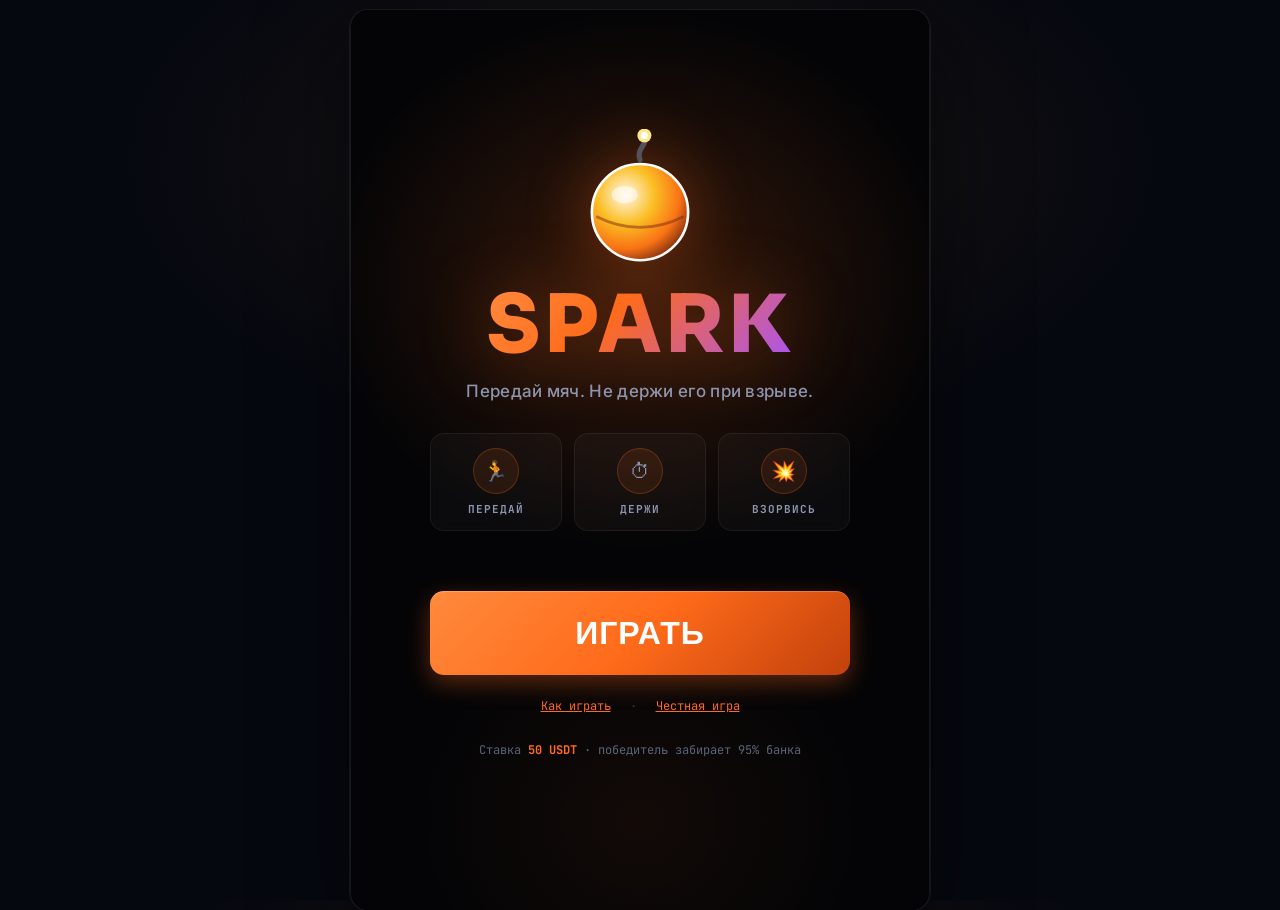
==== 200.html @ 5c4f0eb9 "ux: declutter lobby — hide empty stats/recent, remove online counter Remove visual noise for new pla" ====
<!DOCTYPE html>
<html lang="ru">
<head>
<meta charset="UTF-8">
<meta name="viewport" content="width=device-width, initial-scale=1.0, maximum-scale=1.0, user-scalable=no, viewport-fit=cover">
<title>SPARK — передай бомбу</title>
<meta name="theme-color" content="#060810">
<meta name="description" content="PvP дуэль: передавай бомбу, не держи при взрыве. Ставка 10 USDT, победитель забирает банк.">
<link rel="manifest" href="manifest.json">
<link rel="apple-touch-icon" href="data:image/svg+xml,%3Csvg xmlns='http://www.w3.org/2000/svg' viewBox='0 0 180 180'%3E%3Crect width='180' height='180' fill='%23060810'/%3E%3Ccircle cx='90' cy='100' r='45' fill='%23f97316'/%3E%3Cpath d='M90 30 Q100 20 105 25 Q108 15 98 10' stroke='%2352525b' stroke-width='4' fill='none'/%3E%3Ccircle cx='98' cy='10' r='6' fill='%23fbbf24'/%3E%3C/svg%3E">
<meta name="apple-mobile-web-app-capable" content="yes">
<meta name="apple-mobile-web-app-status-bar-style" content="black-translucent">
<meta name="apple-mobile-web-app-title" content="SPARK">
<meta http-equiv="Cache-Control" content="no-cache, no-store, must-revalidate">
<link rel="preconnect" href="https://fonts.googleapis.com">
<link rel="preconnect" href="https://fonts.gstatic.com" crossorigin>
<link rel="preload" as="style" href="https://fonts.googleapis.com/css2?family=Sora:wght@400;500;600;700;800&family=JetBrains+Mono:wght@700;800&family=Inter:wght@400;500;600;700&display=swap" onload="this.rel='stylesheet'">
<noscript><link rel="stylesheet" href="https://fonts.googleapis.com/css2?family=Sora:wght@400;500;600;700;800&family=JetBrains+Mono:wght@700;800&family=Inter:wght@400;500;600;700&display=swap"></noscript>
<style>
  :root {
    --app-h: 100dvh;
    --void: #060810;
    --panel: #0d1018;
    --panel2: #131825;
    --panel3: #1a2030;
    --border: rgba(255,255,255,0.06);
    --border2: rgba(255,255,255,0.12);
    --border-glow: rgba(249, 115, 22, 0.3);
    --spark: #ff6b1a;
    --spark-glow: rgba(255, 107, 26, 0.35);
    --spark-bright: #ff8a3d;
    --spark-2: #fbbf24;
    --short: #ef4444;
    --short-glow: rgba(239, 68, 68, 0.5);
    --safe: #10b981;
    --safe-glow: rgba(16, 185, 129, 0.25);
    --violet: #a855f7;
    --violet-glow: rgba(168, 85, 247, 0.2);
    --ink: #e8e8ec;
    --mut: #8b95b0;
    --dim: #5a6478;
    --display: 'Sora', sans-serif;
    --mono: 'JetBrains Mono', monospace;
    --glitch: 'Sora', sans-serif;
    --header-h: 56px;
    --strip-h: 24px;
    --tg-close-reserve: 64px;
    --chrome-top: calc(max(13px, env(safe-area-inset-top)) + var(--header-h) + var(--strip-h));
    --spark-size: clamp(64px, 17vw, 86px);
    --spark-half: calc(var(--spark-size) / 2);
    --wire-top: 58%;
    --wire-h: clamp(88px, 22vh, 120px);
    --zone-pad-top: clamp(46px, 12vh, 72px);
    --heat-font: clamp(28px, 8.5vw, 36px);
    --zone-status-font: clamp(26px, 7.5vw, 34px);
    --zone-charge-font: clamp(19px, 5.2vw, 26px);
    --pass-h: clamp(68px, 11vh, 84px);
    --pass-font: clamp(36px, 10vw, 50px);
    --pass-shadow: clamp(6px, 1.2vh, 9px);
    --controls-pad-y: clamp(12px, 2vh, 18px);
    --screen-btn-font: clamp(22px, 5.5vw, 26px);
    --overlay-max: min(440px, 100%);
    --ease-out: cubic-bezier(0.16, 1, 0.3, 1);
    --ease-spring: cubic-bezier(0.34, 1.56, 0.64, 1);
  }

  /* на интро шапка и игровая зона скрыты — splash на весь экран */
  body.on-intro .header, body.on-intro .trust-strip, body.on-intro .arena, body.on-intro .controls { display: none; }
  body.on-intro #app { background: radial-gradient(circle at 50% 35%, #1a1410 0%, var(--void) 75%); }

  * { box-sizing: border-box; -webkit-tap-highlight-color: transparent; }
  html, body { margin: 0; padding: 0; height: 100%; overscroll-behavior: none; }
  body {
    background-color: var(--void); color: var(--ink);
    font-family: 'Inter', sans-serif; overflow: hidden; user-select: none;
    display: flex; justify-content: center;
    padding-top: var(--tg-close-reserve);
    box-sizing: border-box;
  }

  .app-container {
    width: 100%; max-width: 480px;
    height: calc(var(--app-h) - var(--tg-close-reserve));
    display: flex; flex-direction: column;
    margin: 0 auto; position: relative;
    background:
      radial-gradient(ellipse 120% 50% at 50% 0%, rgba(255,107,26,.10) 0%, transparent 55%),
      radial-gradient(ellipse 80% 40% at 50% 100%, rgba(168,85,247,.04) 0%, transparent 50%),
      linear-gradient(180deg, #080b14 0%, #060810 100%);
    border-left: 1px solid var(--border); border-right: 1px solid var(--border);
    overflow: hidden;
  }

  /* ===== HEADER ===== */
  .header {
    padding: max(13px, env(safe-area-inset-top)) 16px 12px;
    display: flex; justify-content: space-between; align-items: center;
    border-bottom: 1px solid var(--border); background: rgba(6,8,16,0.85); backdrop-filter: blur(16px);
    z-index: 100; position: relative;
  }
  .brand-wrap { display: flex; align-items: center; gap: 10px; cursor: pointer; }
  .logo-svg { width: 30px; height: 30px; flex: none; filter: drop-shadow(0 0 10px var(--spark-glow)); }
  .brand { font-family: var(--glitch); font-size: 26px; font-weight: 800; color: var(--spark); letter-spacing: 3px; line-height: 1;
    background: linear-gradient(135deg, var(--spark-bright), var(--spark)); -webkit-background-clip: text; background-clip: text; color: transparent; }
  .header-right { display: flex; align-items: center; gap: 8px; }
  .balance { font-family: var(--mono); font-size: 17px; color: var(--safe); font-weight: 800; cursor: pointer; transition: color .2s;
    padding: 4px 12px; border-radius: 10px; background: rgba(16,185,129,.08); border: 1px solid rgba(16,185,129,.15); }
  .deposit-btn {
    width: 34px; height: 34px; border-radius: 12px; border: 1px solid rgba(16,185,129,.3);
    background: rgba(16,185,129,.08); color: var(--safe); font-size: 22px; font-weight: 700;
    line-height: 1; cursor: pointer; flex: none; transition: transform .15s var(--ease-out), background .2s;
  }
  .deposit-btn:active { transform: scale(.9); }

  /* ===== ARENA ===== */
  .arena {
    flex: 1; min-height: 0; position: relative; display: flex; flex-direction: column;
    overflow: hidden; border-bottom: 1px solid var(--border);
    background:
      radial-gradient(ellipse 75% 50% at 50% 60%, rgba(255,107,26,.05) 0%, transparent 60%),
      linear-gradient(180deg, #0a0e16 0%, #060810 55%, #080a12 100%);
  }
  /* центральная разделительная линия-стадион с glow */
  .arena::after {
    content: ''; position: absolute; top: var(--wire-top); left: 8%; right: 8%; height: 2px;
    transform: translateY(-50%);
    background: linear-gradient(90deg, transparent, var(--border2), rgba(255,107,26,.4), var(--border2), transparent);
    box-shadow: 0 0 16px rgba(255,107,26,.25); z-index: 5; pointer-events: none;
  }
  /* верхняя виньетка */
  .arena::before {
    content: ''; position: absolute; top: 0; left: 0; right: 0; height: 90px; z-index: 1;
    background: linear-gradient(180deg, rgba(6,8,16,.6), transparent); pointer-events: none;
  }

  /* global voltage readout */
  .global-volt-container {
    position: absolute; top: clamp(8px, 2vh, 16px); left: 50%; transform: translateX(-50%);
    background: rgba(6,8,16,0.72); padding: clamp(5px, 1.2vh, 8px) clamp(16px, 4.5vw, 26px); border-radius: 20px;
    border: 1px solid rgba(255,255,255,0.1); text-align: center; z-index: 15; max-width: calc(100% - 24px);
    backdrop-filter: blur(14px); box-shadow: 0 4px 24px rgba(0,0,0,.5), inset 0 1px 0 rgba(255,255,255,.06);
  }
  .global-volt { font-family: var(--display); font-size: var(--heat-font); font-weight: 700; color: #fff; line-height: 1; transition: color .12s; font-variant-numeric: tabular-nums; }
  .global-label { font-family: var(--mono); font-size: 10px; color: var(--mut); letter-spacing: 1.8px; text-transform: uppercase; }

  /* trust strip */
  .trust-strip {
    display: flex; align-items: center; justify-content: center; gap: 8px; flex-wrap: wrap;
    padding: 4px 12px 5px; font-family: var(--mono); font-size: 10.5px; color: var(--dim);
    border-bottom: 1px solid var(--border); background: rgba(8,8,10,0.95); z-index: 99; position: relative;
  }
  .trust-strip .dot { color: var(--safe); }
  .trust-strip button { background: none; border: none; color: var(--mut); cursor: pointer; font: inherit; padding: 0; text-decoration: underline; }
  .balance-unit { font-size: 13px; color: var(--mut); font-weight: 700; margin-left: 2px; }

  /* zones */
  .zones { display: flex; flex: 1; width: 100%; position: relative; z-index: 2; }
  .zone {
    flex: 1; min-width: 0; display: flex; flex-direction: column; align-items: center; justify-content: flex-start;
    padding-top: var(--zone-pad-top); transition: background .35s var(--ease-out);
  }
  .zone-p1 { border-right: 1px solid rgba(255,255,255,0.04); }
  .zone.active { background: radial-gradient(circle at 50% 38%, rgba(255,107,26,0.12) 0%, transparent 68%); }
  .zone-title { font-family: 'Inter', sans-serif; font-size: 12px; color: var(--dim); text-transform: uppercase; font-weight: 700; letter-spacing: 2px; }
  .zone-charge { font-family: var(--mono); font-size: var(--zone-charge-font); color: var(--ink); font-weight: 800; margin-top: 6px; line-height: 1; font-variant-numeric: tabular-nums; transition: color .2s; }
  .zone.active .zone-charge { color: var(--spark-2); }
  .zone-status { font-family: var(--display); font-size: var(--zone-status-font); color: var(--safe); line-height: 1; margin-top: clamp(6px, 1.5vh, 10px); transition: color .2s; font-weight: 700; }
  .zone.active .zone-status { color: var(--spark-bright); text-shadow: 0 0 16px var(--spark-glow); }

  /* the wire + spark node */
  .wire-track {
    position: absolute; top: var(--wire-top); left: 0; right: 0; height: var(--wire-h);
    transform: translateY(-50%); pointer-events: none; z-index: 10;
  }
  .spark {
    width: var(--spark-size); height: var(--spark-size); border-radius: 50%;
    background: radial-gradient(circle at 32% 30%, #fff 0%, var(--spark-2) 38%, var(--spark) 70%, #7c2d12 100%);
    box-shadow: 0 0 35px var(--spark-glow), 0 0 60px rgba(255,107,26,0.15), inset 0 0 18px #fed7aa;
    position: absolute; top: 17px;
    transition: left .18s var(--ease-spring), filter .15s;
    display: flex; align-items: center; justify-content: center;
    animation: sparkIdle 2.4s ease-in-out infinite;
  }
  @keyframes sparkIdle { 0%,100%{transform:scale(1)} 50%{transform:scale(1.04)} }
  .spark svg { width: calc(var(--spark-size) * 0.47); height: calc(var(--spark-size) * 0.47); }
  .pos-1 { left: calc(25% - var(--spark-half)); }
  .pos-2 { left: calc(75% - var(--spark-half)); }

  /* locked (lockout) state */
  .spark.locked {
    background: radial-gradient(circle at 32% 30%, #fff 0%, var(--short) 42%, #7f1d1d 100%);
    box-shadow: 0 0 42px var(--short-glow), 0 0 70px rgba(239,68,68,0.2), inset 0 0 18px #fecaca;
    animation: pulse-lock .5s infinite alternate;
  }
  @keyframes pulse-lock { from { transform: scale(0.97); } to { transform: scale(1.03); } }
  .lock-timer { font-family: var(--mono); font-size: 13px; font-weight: 800; color: #1a0606; }

  /* ===== CONTROLS ===== */
  .controls {
    flex: none; padding: var(--controls-pad-y) max(14px, env(safe-area-inset-right)) max(18px, env(safe-area-inset-bottom)) max(14px, env(safe-area-inset-left));
    background: rgba(6,8,16,0.9); backdrop-filter: blur(10px); z-index: 20; position: relative;
  }
  .pass-btn {
    width: 100%; height: var(--pass-h); border-radius: 18px; border: none; outline: none;
    background: linear-gradient(135deg, var(--spark-bright) 0%, var(--spark) 50%, #c2410c 100%);
    color: #fff; font-family: var(--display); font-size: var(--pass-font); font-weight: 700; letter-spacing: 2px;
    text-transform: uppercase; cursor: pointer; transition: transform .1s var(--ease-out), box-shadow .15s, filter .15s;
    box-shadow: 0 var(--pass-shadow) 0 #9a3412, 0 var(--pass-shadow) 28px var(--spark-glow), inset 0 1px 0 rgba(255,255,255,.25);
    display: flex; flex-direction: column; align-items: center; justify-content: center; line-height: 1;
    position: relative; overflow: hidden;
  }
  .pass-btn:not(:disabled)::after {
    content: ''; position: absolute; top: 0; left: -60%; width: 45%; height: 100%;
    background: linear-gradient(105deg, transparent, rgba(255,255,255,.3), transparent);
    transform: skewX(-18deg); animation: btnShimmer 3.5s ease-in-out infinite;
  }
  .pass-btn:active { transform: translateY(var(--pass-shadow)); box-shadow: 0 0 0 #9a3412, 0 0 18px var(--spark-glow); }
  .pass-btn:disabled {
    background: var(--panel2); color: var(--dim); box-shadow: none; transform: translateY(0); cursor: not-allowed; border: 1px solid var(--border);
  }
  .pass-btn.cooldown-state { background: var(--panel2); color: var(--mut); box-shadow: none; border: 1px solid var(--border); }
  .pass-btn.locked-state { background: var(--short); box-shadow: 0 var(--pass-shadow) 0 #991b1b, 0 0 38px var(--short-glow); color: #fff; }
  .btn-sub { font-family: var(--mono); font-size: clamp(10px, 3vw, 13px); letter-spacing: 0; opacity: 0.85; margin-top: 4px; text-transform: none; }

  /* ===== SCREENS (full overlays) ===== */
  /* body.loading — блокирует transition/screen-анимации до полной загрузки,
     чтобы стартовый intro не мелькал полупрозрачным поверх подложки. */
  body.loading .screen { transition: none !important; }
  .screen {
    position: absolute; left: 0; right: 0; bottom: 0; top: 0;
    background: rgba(8,8,10,0.96); backdrop-filter: blur(8px);
    display: flex; flex-direction: column; align-items: center; justify-content: center; z-index: 50;
    padding: var(--chrome-top) max(16px, env(safe-area-inset-right)) max(20px, env(safe-area-inset-bottom)) max(16px, env(safe-area-inset-left));
    text-align: center;
    opacity: 0; transform: scale(1.02); pointer-events: none;
    transition: opacity .35s var(--ease-out), transform .35s var(--ease-out);
    overflow-x: hidden; overflow-y: auto; -webkit-overflow-scrolling: touch;
    overflow-x: hidden; overflow-y: auto; -webkit-overflow-scrolling: touch;
    overscroll-behavior: contain;
    isolation: isolate;
  }
  .screen.visible { opacity: 1; transform: scale(1); pointer-events: auto; }
  .screen .screen-btn, .screen .play-big, .screen .play-secondary { position: relative; z-index: 2; cursor: pointer; touch-action: manipulation; }

  .logo-big {
    width: 140px; height: 140px; margin-bottom: 8px;
    filter: drop-shadow(0 0 32px var(--spark-glow));
    animation: floaty 4.2s ease-in-out infinite, logoGlow 2.8s ease-in-out infinite;
  }
  @keyframes floaty { 0%,100%{transform:translateY(0)} 50%{transform:translateY(-8px)} }
  @keyframes logoGlow { 0%,100%{filter:drop-shadow(0 0 32px var(--spark-glow))} 50%{filter:drop-shadow(0 0 56px rgba(255,107,26,.62))} }

  .title-main {
    font-family: var(--glitch); font-size: 80px; font-weight: 800; line-height: 1; margin: 0 0 8px;
    background: linear-gradient(135deg, var(--spark-bright) 0%, var(--spark) 40%, var(--violet) 100%);
    -webkit-background-clip: text; background-clip: text; color: transparent;
    filter: drop-shadow(0 4px 36px var(--spark-glow)); letter-spacing: 4px;
  }
  .subtitle { font-family: 'Inter', sans-serif; font-size: 17px; color: var(--mut); margin: 0 0 24px; letter-spacing: .3px; font-weight: 500; }

  /* .protocol block removed (dead CSS — never used in HTML) */

  .screen-btn {
    position: relative; overflow: hidden;
    background: linear-gradient(135deg, var(--spark-bright) 0%, var(--spark) 50%, #c2410c 100%); color: #fff; border: none; padding: clamp(14px, 2.5vh, 16px) clamp(20px, 5vw, 32px); border-radius: 14px;
    font-family: var(--display); font-size: var(--screen-btn-font); font-weight: 700; letter-spacing: 1px; cursor: pointer; width: 100%; transition: transform .12s var(--ease-out), box-shadow .2s;
    box-shadow: 0 8px 24px var(--spark-glow), inset 0 1px 0 rgba(255,255,255,.22);
  }
  .screen-btn:not(.ghost)::after {
    content: ''; position: absolute; top: 0; left: -60%; width: 50%; height: 100%;
    background: linear-gradient(105deg, transparent, rgba(255,255,255,.28), transparent);
    transform: skewX(-18deg); animation: btnShimmer 4.5s ease-in-out infinite;
  }
  @keyframes btnShimmer { 0% { left: -60%; } 55%,100% { left: 130%; } }
  .screen-btn:active { transform: scale(.97); }
  .screen-btn.waiting { opacity: .72; cursor: default; }
  .screen-btn.ghost { background: var(--panel2); border: 1px solid var(--border); color: var(--ink); box-shadow: none; font-size: 22px; }

  /* ===== MENU (major overhaul) ===== */
  .screen.menu-screen {
    justify-content: flex-start; align-items: stretch;
    background:
      radial-gradient(ellipse 100% 40% at 50% 0%, rgba(255,107,26,.14) 0%, transparent 50%),
      radial-gradient(ellipse 80% 30% at 50% 100%, rgba(168,85,247,.06) 0%, transparent 55%),
      rgba(5,5,7,.97);
  }
  .overlay-wrap, .menu-wrap, .intro-wrap, .match-wrap, .result-wrap {
    width: 100%; max-width: var(--overlay-max); margin: 0 auto;
  }
  .menu-wrap {
    display: flex; flex-direction: column; gap: 14px;
    padding: 4px 0 max(8px, env(safe-area-inset-bottom));
  }

  /* === LOBBY v2 — полностью новый layout === */

  /* компактная статистика в одну строку */
  .lobby-stats-row {
    display: flex; align-items: center; justify-content: center; gap: 6px; flex-wrap: wrap;
    font-family: var(--mono); font-size: 11px; color: var(--dim);
    padding: 2px 0;
  }
  .lobby-stats-row b { color: var(--ink); font-weight: 800; }
  .lobby-stats-row b.fire { color: var(--spark-2); }
  .lobby-stats-row b.pl-pos { color: var(--safe); }
  .lobby-stats-row .ls-sep { opacity: .3; }
  .online-bar {
    display: flex; align-items: center; gap: 6px;
    font-family: var(--mono); font-size: 11px; color: var(--mut);
  }
  .online-dot {
    width: 7px; height: 7px; border-radius: 50%; background: var(--safe);
    box-shadow: 0 0 8px var(--safe); animation: onlinePulse 1.8s ease-in-out infinite;
  }
  @keyframes onlinePulse { 0%,100%{opacity:1} 50%{opacity:.4} }
  .lobby-stats-strip {
    display: flex; gap: 14px;
  }
  .lobby-stats-strip .stat { text-align: right; }
  .lobby-stats-strip .stat .v {
    font-family: var(--mono); font-size: 13px; font-weight: 800; color: var(--ink);
    line-height: 1; font-variant-numeric: tabular-nums;
  }
  .lobby-stats-strip .stat .v.fire { color: var(--spark-2); }
  .lobby-stats-strip .stat .v.pl-pos { color: var(--safe); }
  .lobby-stats-strip .stat .v.pl-neg { color: var(--short); }
  .lobby-stats-strip .stat .k {
    font-family: var(--mono); font-size: 8px; color: var(--dim); text-transform: uppercase;
    letter-spacing: .1em; margin-top: 2px;
  }

  /* потенциал выигрыша — ГЛАВНЫЙ фокус, крупная плитка */
  .lobby-pot {
    text-align: center; padding: 28px 20px 24px; border-radius: 28px;
    background: linear-gradient(170deg, rgba(255,107,26,.12) 0%, rgba(20,14,10,.5) 45%, rgba(6,8,16,.85) 100%);
    border: 1px solid rgba(255,107,26,.2);
    box-shadow: 0 20px 60px rgba(0,0,0,.55), 0 0 60px rgba(255,107,26,.06), inset 0 1px 0 rgba(255,255,255,.06);
    backdrop-filter: blur(12px); position: relative; overflow: hidden;
  }
  .lobby-pot::before {
    content: ''; position: absolute; top: 0; left: 0; right: 0; height: 2px;
    background: linear-gradient(90deg, transparent, var(--spark), var(--violet), transparent); opacity: .8;
  }
  .lobby-pot-label {
    font-family: var(--mono); font-size: 11px; letter-spacing: .2em; text-transform: uppercase;
    color: var(--mut); font-weight: 700;
  }
  .lobby-pot-amount {
    font-family: var(--display); font-size: clamp(52px, 15vw, 72px); font-weight: 800; line-height: 1.05;
    background: linear-gradient(135deg, var(--spark-bright), var(--spark), #c2410c);
    -webkit-background-clip: text; background-clip: text; color: transparent;
    margin: 4px 0 6px; font-variant-numeric: tabular-nums;
    filter: drop-shadow(0 4px 24px var(--spark-glow));
  }
  .lobby-pot-amount .u {
    font-family: var(--mono); font-size: clamp(16px, 4vw, 20px); color: var(--mut);
    -webkit-text-fill-color: var(--mut); margin-left: 6px; font-weight: 700;
  }
  .lobby-pot-sub { font-family: var(--mono); font-size: 11px; color: var(--dim); line-height: 1.5; }
  .lobby-pot-sub b { color: var(--spark-2); }

  /* выбор ставки */
  .lobby-stake { }
  .lobby-stake-label {
    font-family: var(--mono); font-size: 10px; letter-spacing: .2em; text-transform: uppercase;
    color: var(--dim); font-weight: 700; margin-bottom: 10px;
  }

  /* кнопка ИГРАТЬ — полная ширина, glow-pulse */
  .play-hit { width: 100%; }
  .play-hit .play-big, .menu-wrap > .play-big {
    width: 100%; margin-top: 0; padding: 22px; border: none; border-radius: 20px; cursor: pointer;
    font-family: var(--display); font-weight: 700; font-size: 28px; letter-spacing: 2px; color: #fff;
    background: linear-gradient(180deg, var(--spark), #c2410c);
    box-shadow: 0 0 0 1px rgba(255,255,255,.12), 0 12px 40px var(--spark-glow), inset 0 1px 0 rgba(255,255,255,.22);
    display: flex; align-items: center; justify-content: center; gap: 10px; transition: transform .08s;
    animation: playPulse 2.6s ease-in-out infinite;
  }
  @keyframes playPulse {
    0%,100% { box-shadow: 0 0 0 1px rgba(255,255,255,.12), 0 12px 40px var(--spark-glow), inset 0 1px 0 rgba(255,255,255,.22); }
    50% { box-shadow: 0 0 0 1px rgba(255,255,255,.12), 0 12px 56px rgba(255,107,26,.58), inset 0 1px 0 rgba(255,255,255,.22); }
  }
  .play-hit .play-big:active, .menu-wrap > .play-big:active { transform: scale(.98); animation: none; }
  .play-hit .play-big:disabled, .menu-wrap > .play-big:disabled { background: var(--panel2); color: var(--dim); box-shadow: none; animation: none; cursor: not-allowed; }
  .play-hit .play-big .amt, .menu-wrap > .play-big .amt { font-family: var(--mono); font-size: 16px; background: rgba(0,0,0,.25); padding: 4px 12px; border-radius: 8px; }

  /* связь P2P */
  .conn-badge {
    font-family: var(--mono); font-size: 12px; color: var(--spark-2); text-align: center;
    margin-top: 4px; padding: 7px 10px; border-radius: 999px;
    background: rgba(255,107,26,.1); border: 1px solid rgba(255,107,26,.28);
    display: none; letter-spacing: .04em;
  }
  .conn-badge.on { display: block; }

  /* вызвать друга — широкая glass-полоса */
  .friend-cta {
    width: 100%; display: flex; align-items: center; gap: 12px; padding: 16px 18px;
    border-radius: 16px; cursor: pointer; border: 1px solid rgba(168,85,247,.25);
    background: rgba(168,85,247,.06); backdrop-filter: blur(8px); transition: transform .1s, background .15s;
    font-family: var(--display); font-size: 17px; font-weight: 700; letter-spacing: .5px; color: #c4b5fd;
  }
  .friend-cta:active { transform: scale(.98); background: rgba(168,85,247,.12); }
  .friend-icon { font-size: 20px; }
  .friend-text { flex: 1; text-align: left; }
  .friend-arrow { opacity: .5; font-size: 18px; }

  /* недавние дуэли */
  .lobby-recent-head { display: flex; align-items: center; justify-content: space-between; margin-bottom: 8px; }
  .lobby-recent-label {
    font-family: var(--mono); font-size: 10px; letter-spacing: .2em; text-transform: uppercase;
    color: var(--dim); font-weight: 700;
  }
  .lobby-recent-more { background: none; border: none; color: var(--spark); cursor: pointer; font-family: var(--mono); font-size: 11px; font-weight: 700; padding: 0; }
  .lobby-recent-feed { display: flex; flex-direction: column; gap: 0; max-height: 110px; overflow-y: auto; -webkit-overflow-scrolling: touch; }
  .lobby-recent-row {
    display: flex; align-items: center; gap: 8px; padding: 7px 0;
    border-bottom: 1px solid rgba(42,42,49,.35); font-size: 13px;
  }
  .lobby-recent-row:last-child { border-bottom: none; }
  .lobby-recent-row .ic { width: 16px; text-align: center; flex: none; font-size: 14px; }
  .lobby-recent-row .who { flex: 1; min-width: 0; color: var(--mut); overflow: hidden; text-overflow: ellipsis; white-space: nowrap; font-family: var(--mono); }
  .lobby-recent-row .who b { color: var(--ink); font-weight: 700; }
  .lobby-recent-row .amt { font-family: var(--mono); font-weight: 700; flex: none; font-size: 13px; }
  .lobby-recent-empty { padding: 8px 0; color: var(--dim); font-family: var(--mono); font-size: 12px; text-align: left; line-height: 1.45; }

  /* pills */
  .menu-pills {
    display: flex; flex-wrap: wrap; justify-content: center; gap: 8px; margin-top: 2px;
  }
  .menu-pills button {
    padding: 10px 18px; border-radius: 999px; cursor: pointer;
    background: rgba(14,14,17,.5); border: 1px solid rgba(255,255,255,.08); color: var(--mut);
    backdrop-filter: blur(6px);
    font-family: var(--mono); font-size: 12px; font-weight: 700; letter-spacing: .08em; text-transform: uppercase;
    transition: border-color .15s, color .15s, background .15s, transform .1s;
  }
  .menu-pills button:active { transform: scale(.97); border-color: rgba(255,107,26,.4); color: var(--spark); background: rgba(255,107,26,.1); }
  .menu-pills button.pill-warn:active { border-color: rgba(239,68,68,.45); color: var(--short); background: rgba(239,68,68,.1); }

  .play-secondary {
    width: 100%; margin-top: 10px; padding: 14px; border-radius: 12px; cursor: pointer;
    font-family: var(--display); font-size: 20px; font-weight: 700; letter-spacing: .5px;
    background: var(--panel2); border: 1px solid var(--border); color: var(--ink);
    transition: transform .08s;
  }
  .play-secondary:active { transform: scale(.98); }

  .info-card {
    background: var(--panel); border: 1px solid var(--border); border-radius: 14px;
    padding: 14px 16px; text-align: left; width: 100%; margin-bottom: 14px;
  }
  .info-card h4 { font-family: var(--display); font-size: 23px; margin: 0 0 10px; color: var(--spark); letter-spacing: .5px; }
  .info-steps { display: flex; flex-direction: column; gap: 8px; }
  .info-step {
    display: flex; gap: 12px; align-items: flex-start; padding: 10px 12px;
    background: var(--void); border-radius: 11px; border: 1px solid var(--border);
  }
  .info-step .num {
    width: 26px; height: 26px; border-radius: 8px; flex: none;
    display: flex; align-items: center; justify-content: center;
    font-family: var(--mono); font-size: 14px; font-weight: 800;
  }
  .info-step .num.orange { background: rgba(255,107,26,.15); color: var(--spark); border: 1px solid rgba(255,107,26,.3); }
  .info-step .num.green { background: rgba(16,185,129,.12); color: var(--safe); border: 1px solid rgba(16,185,129,.3); }
  .info-step .num.red { background: rgba(239,68,68,.12); color: var(--short); border: 1px solid rgba(239,68,68,.3); }
  .info-step .num.gold { background: rgba(251,191,36,.12); color: var(--spark-2); border: 1px solid rgba(251,191,36,.35); }
  .info-step .txt { font-size: 15px; line-height: 1.5; color: #d4d4d8; }
  .info-step .txt b { color: var(--ink); }
  .info-step .txt .c-o { color: var(--spark); font-weight: 700; }
  .info-step .txt .c-g { color: var(--safe); font-weight: 700; }
  .info-step .txt .c-r { color: var(--short); font-weight: 700; }
  .info-step .txt .c-y { color: var(--spark-2); font-weight: 700; }
  .info-foot { font-family: var(--mono); font-size: 12px; color: var(--dim); margin-top: 12px; line-height: 1.55; padding-top: 10px; border-top: 1px solid var(--border); }

  .intro-tagline { font-family: var(--mono); font-size: 15px; color: var(--mut); margin: 0 0 18px; letter-spacing: .5px; }
  .intro-pitch {
    font-family: var(--mono); font-size: 13px; color: var(--mut); margin: 0 0 20px; max-width: 300px; line-height: 1.6;
    background: var(--panel); border: 1px solid var(--border); border-radius: 12px; padding: 12px 14px;
  }
  .intro-pitch .c-o { color: var(--spark); font-weight: 700; }
  .intro-pitch .c-g { color: var(--safe); font-weight: 700; }

  .screen.intro-screen {
    justify-content: center; align-items: center; padding-top: 0;
    background:
      radial-gradient(ellipse 90% 50% at 50% 30%, rgba(255,107,26,.20) 0%, transparent 60%),
      radial-gradient(ellipse 70% 40% at 50% 90%, rgba(255,107,26,.06) 0%, transparent 55%),
      rgba(5,5,7,.98);
  }
  .intro-wrap { display: flex; flex-direction: column; align-items: center; gap: 8px; max-width: 420px; }
  .intro-cta { margin-top: 32px; padding: 22px; font-size: 32px; }
  .intro-foot { font-family: var(--mono); font-size: 12px; color: var(--dim); margin-top: 18px; text-align: center; line-height: 1.5; }
  .intro-foot b { color: var(--spark); }
  .screen.match-screen { justify-content: center; }
  .match-wrap { text-align: center; }
  .match-pulse {
    width: 72px; height: 72px; margin: 0 auto 20px; border-radius: 50%;
    border: 3px solid var(--border); border-top-color: var(--spark);
    animation: spin 1s linear infinite;
  }
  @keyframes spin { to { transform: rotate(360deg); } }
  .match-title { font-family: var(--display); font-size: clamp(26px, 7vw, 32px); color: var(--ink); margin-bottom: 8px; line-height: 1.1; }
  .match-meta { font-family: var(--mono); font-size: 14px; color: var(--mut); margin-bottom: 6px; }
  .match-timer { font-family: var(--mono); font-size: 17px; color: var(--spark); margin-bottom: 22px; }
  .match-queue { font-family: var(--mono); font-size: 12px; color: var(--dim); margin-top: 14px; }

  .wallet-bal { font-family: var(--mono); font-size: 16px; color: var(--mut); margin-bottom: 14px; }
  .wallet-bal b { color: var(--safe); font-size: 21px; }
  .wallet-note { font-family: var(--mono); font-size: 12px; color: var(--dim); margin: 10px 0; line-height: 1.5; }
  .wallet-addr {
    font-family: var(--mono); font-size: 13px; word-break: break-all; text-align: left;
    background: var(--void); border: 1px solid var(--border); border-radius: 10px; padding: 12px; margin: 8px 0;
    color: var(--ink);
  }
  .wallet-input {
    width: 100%; box-sizing: border-box; background: var(--void); border: 1px solid var(--border);
    border-radius: 10px; color: var(--ink); font-family: var(--mono); font-size: 18px;
    padding: 12px; margin: 6px 0 10px;
  }
  .wallet-input:focus { outline: none; border-color: var(--spark); }
  .wallet-quick { display: flex; gap: 8px; margin: 8px 0 12px; }
  .wallet-quick button {
    flex: 1; padding: 10px 6px; border-radius: 10px; border: 1px solid var(--border);
    background: var(--panel2); color: var(--ink); font-family: var(--mono); font-size: 14px; font-weight: 700; cursor: pointer;
  }

  .lab { font-family: var(--mono); font-size: 12px; letter-spacing: 1.5px; text-transform: uppercase; color: var(--dim); margin: 16px 0 8px; font-weight: 700; }
  .chips { display: flex; gap: 8px; flex-wrap: wrap; }
  .chip {
    flex: 1 1 18%; min-width: 58px; text-align: center; padding: 13px 0; border-radius: 12px; cursor: pointer;
    font-family: var(--mono); font-weight: 800; font-size: 17px;
    background: rgba(13,16,24,.8); border: 1.5px solid var(--border); color: var(--mut); transition: all .12s;
  }
  .chip.sel { border-color: var(--spark); color: var(--spark); background: rgba(255,107,26,.14); box-shadow: 0 0 18px rgba(255,107,26,.2); }
  .chip:active { transform: scale(.95); }
  .chip[disabled] { opacity: .35; pointer-events: none; }

  .play-hit { width: 100%; margin-top: 14px; }
  .play-hit .play-big { margin-top: 0; }
  .play-big {
    width: 100%; margin-top: 14px; padding: 17px; border: none; border-radius: 14px; cursor: pointer;
    font-family: var(--display); font-weight: 700; font-size: 24px; color: #fff; letter-spacing: 1px;
    background: linear-gradient(180deg, var(--spark), #c2410c); box-shadow: 0 9px 26px var(--spark-glow);
    display: flex; align-items: center; justify-content: center; gap: 8px; transition: transform .08s;
  }
  .play-big:active { transform: translateY(1px) scale(.99); }
  .play-big:disabled { background: var(--panel2); color: var(--dim); box-shadow: none; cursor: not-allowed; }
  .play-big .amt { font-family: var(--mono); background: rgba(0,0,0,.2); padding: 2px 9px; border-radius: 7px; font-size: 14px; }

  /* stats grid */



  /* history */
  .hist { background: var(--panel); border: 1px solid var(--border); border-radius: 12px; padding: 4px 10px; max-height: 150px; overflow: auto; margin-top: 6px; }
  .hist-row { display: flex; align-items: center; gap: 9px; padding: 7px 2px; border-bottom: 1px solid rgba(42,42,49,.5); font-size: 14px; }
  .hist-row:last-child { border-bottom: none; }
  .hist-row .ic { width: 20px; text-align: center; }
  .hist-row .who { flex: 1; min-width: 0; color: var(--mut); overflow: hidden; text-overflow: ellipsis; white-space: nowrap; }
  .hist-row .who b { color: var(--ink); }
  .hist-row .amt { font-family: var(--mono); font-weight: 700; }
  .hist-empty { padding: 12px 4px; color: var(--dim); font-size: 13px; text-align: center; }

  /* mode toggle (vs AI / vs Friend) */
  .mode-toggle { display: flex; gap: 8px; margin-top: 4px; }
  .mode-toggle .mt {
    flex: 1; padding: 12px; border-radius: 12px; cursor: pointer; text-align: center;
    background: var(--panel); border: 1.5px solid var(--border); color: var(--mut);
    font-family: var(--display); font-weight: 700; font-size: 17px; transition: all .12s;
  }
  .mode-toggle .mt.sel { border-color: var(--spark); color: var(--spark); background: rgba(255,107,26,.08); }
  .mode-toggle .mt .sub { display: block; font-family: var(--mono); font-size: 11px; color: var(--dim); font-weight: 700; letter-spacing: .05em; margin-top: 2px; }
  .mode-toggle .mt.sel .sub { color: var(--spark-2); }

  /* multiplayer panel */
  .mp-panel { background: var(--panel); border: 1px solid var(--border); border-radius: 14px; padding: 16px; margin-top: 12px; }
  .step, .mp-panel .step { font-family: var(--mono); font-size: 12px; color: var(--dim); letter-spacing: .12em; text-transform: uppercase; margin-bottom: 8px; display: block; }
  .mp-room-code {
    font-family: var(--display); font-size: 50px; font-weight: 700; letter-spacing: 6px;
    text-align: center; color: var(--spark); padding: 14px 0 6px; text-shadow: 0 0 16px var(--spark-glow);
  }
  .mp-room-input {
    width: 100%; box-sizing: border-box; text-align: center; letter-spacing: 4px; text-transform: uppercase;
    background: var(--void); border: 1px solid var(--border); border-radius: 10px; color: var(--ink);
    font-family: var(--mono); font-size: 26px; font-weight: 800; padding: 14px 12px; margin-bottom: 4px;
  }
  .mp-room-input:focus { outline: none; border-color: var(--spark); box-shadow: 0 0 0 2px rgba(255,107,26,.15); }
  .mp-status { font-family: var(--mono); font-size: 14px; color: var(--mut); margin: 10px 0; text-align: center; }
  .mp-status.ok { color: var(--safe); } .mp-status.err { color: var(--short); }
  .mp-row { display: flex; gap: 8px; margin-top: 10px; }
  .mp-row .screen-btn { font-size: 15px; padding: 12px; }
  .mp-log-preview {
    margin-top: 10px; max-height: 88px; overflow: auto; text-align: left;
    font-family: var(--mono); font-size: 9px; line-height: 1.35; color: var(--dim);
    background: var(--void); border: 1px solid var(--border); border-radius: 8px; padding: 8px;
    white-space: pre-wrap; word-break: break-all;
  }
  .mp-advanced { margin-top: 10px; }
  .mp-advanced summary { font-family: var(--mono); font-size: 10px; color: var(--dim); cursor: pointer; }

  /* bottom sheet */
  .sheet {
    position: absolute; inset: 0; z-index: 65; display: none; align-items: flex-end;
    background: rgba(4,4,6,.82);
  }
  .sheet.on { display: flex; }
  .sheet-card {
    width: 100%; max-height: 88dvh; max-height: 88svh; overflow: auto; background: var(--panel);
    border: 1px solid var(--border); border-radius: 18px 18px 0 0;
    padding: 18px 16px max(24px, env(safe-area-inset-bottom));
    animation: sheetUp .25s ease-out;
  }
  @keyframes sheetUp { from { transform: translateY(100%); } to { transform: translateY(0); } }
  .sheet-head { display: flex; justify-content: space-between; align-items: center; margin-bottom: 14px; }
  .sheet-head h3 { font-family: var(--display); font-size: 22px; margin: 0; }
  .sheet-close { background: var(--panel2); border: 1px solid var(--border); color: var(--ink); border-radius: 8px; width: 32px; height: 32px; cursor: pointer; font-size: 18px; }

  /* intro steps */
  .intro-steps {
    display: flex; align-items: stretch; justify-content: center; gap: 12px; width: 100%;
    margin-bottom: 20px; font-family: var(--mono); font-size: 11px; color: var(--mut); letter-spacing: .08em;
  }
  .intro-step {
    display: flex; flex-direction: column; align-items: center; gap: 8px; flex: 1;
    background: rgba(255,255,255,.03); border: 1px solid var(--border); border-radius: 14px;
    padding: 14px 6px; backdrop-filter: blur(8px);
  }
  .intro-step .ic {
    width: 46px; height: 46px; border-radius: 50%; background: rgba(255,107,26,.1);
    border: 1px solid rgba(255,107,26,.25); display: flex; align-items: center; justify-content: center; font-size: 20px;
  }
  .intro-step .txt { font-weight: 700; letter-spacing: .1em; }
  .intro-links { font-family: var(--mono); font-size: 12px; color: var(--mut); margin-top: 14px; }
  .intro-links button { background: none; border: none; color: var(--spark); cursor: pointer; font: inherit; text-decoration: underline; margin: 0 6px; }

  /* ===== RESULT (minimal) ===== */
  .screen.result-screen { justify-content: center; align-items: stretch; }
  .result-wrap {
    display: flex; flex-direction: column; align-items: stretch; text-align: center; width: 100%;
    animation: resIn .35s ease-out;
  }
  @keyframes resIn { from { opacity: 0; transform: translateY(12px); } to { opacity: 1; transform: translateY(0); } }

  .res-hero {
    padding: 20px 18px 16px; border-radius: 16px; margin-bottom: 14px;
    background: linear-gradient(160deg, rgba(16,185,129,.14), rgba(8,8,10,.2));
    border: 1px solid rgba(16,185,129,.28);
  }
  .result-wrap.res-lose .res-hero {
    background: linear-gradient(160deg, rgba(239,68,68,.14), rgba(8,8,10,.2));
    border-color: rgba(239,68,68,.32);
  }
  .res-badge {
    width: 48px; height: 48px; margin: 0 auto 8px; border-radius: 50%;
    display: flex; align-items: center; justify-content: center; font-size: 24px;
    background: rgba(16,185,129,.15); border: 1px solid rgba(16,185,129,.35);
  }
  .result-wrap.res-lose .res-badge {
    background: rgba(239,68,68,.15); border-color: rgba(239,68,68,.4);
  }
  .res-verdict { font-family: var(--display); font-size: clamp(40px, 11vw, 54px); font-weight: 700; line-height: 1; letter-spacing: 1px; text-shadow: 0 0 30px currentColor; }
  .res-amt { font-family: var(--mono); font-size: clamp(32px, 9vw, 42px); font-weight: 800; font-variant-numeric: tabular-nums; line-height: 1.1; margin: 8px 0 6px; }
  .res-sub { font-family: var(--mono); font-size: clamp(13px, 3.5vw, 14px); color: var(--mut); line-height: 1.45; margin: 0; }

  .res-meta {
    display: flex; flex-direction: column; align-items: center; gap: 10px; margin-bottom: 16px;
  }
  .res-heat-chip {
    display: inline-flex; align-items: baseline; gap: 8px; flex-wrap: wrap; justify-content: center;
    padding: 10px 16px; border-radius: 12px;
    background: var(--panel); border: 1px solid var(--border);
    font-family: var(--mono); font-size: 14px;
  }
  .res-heat-chip .k { color: var(--mut); }
  .res-heat-chip .v { font-family: var(--display); font-size: 32px; font-weight: 700; color: var(--short); line-height: 1; }
  .res-heat-chip .u { color: var(--spark); font-weight: 700; letter-spacing: .12em; font-size: 13px; }

  .verify-badge {
    font-size: 10px; padding: 6px 12px; border-radius: 8px; border: none;
    background: rgba(139,124,255,.14); color: #a78bfa; cursor: pointer; font-weight: 700;
    font-family: var(--mono); letter-spacing: .06em;
  }
  .verify-badge:active { transform: scale(.97); }

  .res-actions { width: 100%; }
  .res-actions .screen-btn { margin-bottom: 10px; }
  .res-actions .screen-btn .stake-tag {
    font-family: var(--mono); font-size: 13px; background: rgba(0,0,0,.2);
    padding: 2px 8px; border-radius: 6px; margin-left: 6px;
  }


  /* ===== MODALS ===== */
  .modal {
    position: absolute; inset: 0; z-index: 70; display: none; align-items: center; justify-content: center;
    background: rgba(4,4,6,.9);
    padding: max(12px, env(safe-area-inset-top)) max(14px, env(safe-area-inset-right)) max(12px, env(safe-area-inset-bottom)) max(14px, env(safe-area-inset-left));
  }
  .modal.on { display: flex; }
  .mcard {
    background: var(--panel); border: 1px solid var(--border); border-radius: 16px; padding: clamp(16px, 3vh, 20px);
    width: 100%; max-width: min(400px, 100%); max-height: min(84dvh, 84svh); overflow: auto;
  }
  .mcard h3 { font-family: var(--display); font-weight: 700; font-size: 27px; margin: 0 0 12px; color: var(--spark); letter-spacing: .5px; }
  .mcard .body { font-size: 15px; line-height: 1.6; color: #d4d4d8; }
  .mcard .body p { margin: 0 0 10px; }
  .mcard .body b { color: var(--ink); }
  .mrow { display: flex; justify-content: space-between; gap: 10px; font-family: var(--mono); font-size: 13.5px; padding: 6px 0; border-bottom: 1px solid rgba(42,42,49,.5); }
  .mrow:last-child { border-bottom: none; }
  .mrow span:first-child { color: var(--mut); flex: none; }
  .mrow span:last-child { color: var(--ink); font-weight: 700; text-align: right; word-break: break-all; }
  .mrow .ok { color: var(--safe) !important; } .mrow .bad { color: var(--short) !important; }
  .mbtns { display: flex; gap: 9px; margin-top: 16px; }
  .mbtn { flex: 1; padding: 12px; border-radius: 11px; border: none; font-weight: 700; font-size: 13px; cursor: pointer; font-family: 'Inter', sans-serif; }
  .mbtn.ghost { background: var(--panel2); color: var(--ink); border: 1px solid var(--border); }
  .mbtn.go { background: linear-gradient(180deg, var(--spark), #c2410c); color: #fff; }

  /* ===== FX ===== */
  .explosion {
    position: absolute; left: 50%; top: 50%; transform: translate(-50%, -50%);
    width: clamp(180px, 55vw, 300px); height: clamp(180px, 55vw, 300px); border-radius: 50%; pointer-events: none; z-index: 30; opacity: 0;
    background: radial-gradient(circle, #fff 0%, var(--spark-2) 18%, var(--spark) 38%, transparent 70%); mix-blend-mode: screen;
  }
  .explosion.active { animation: boom .6s ease-out forwards; }
  @keyframes boom {
    0% { transform: translate(-50%, -50%) scale(0.1); opacity: 1; }
    30% { background: radial-gradient(circle, #fff 0%, var(--short) 40%, transparent 80%); }
    100% { transform: translate(-50%, -50%) scale(2.6); opacity: 0; }
  }

  .shake-heavy { animation: shake .09s infinite; }
  .shake-heavy.once { animation: shake .09s 9; }   /* ~0.8s, then auto-stops */
  @keyframes shake {
    0% { transform: translate(2px, 2px) rotate(0deg); }
    25% { transform: translate(-2px, -2px) rotate(-1deg); }
    50% { transform: translate(-4px, 0px) rotate(1deg); }
    75% { transform: translate(4px, 2px) rotate(0deg); }
    100% { transform: translate(2px, -2px) rotate(0deg); }
  }

  /* spark particles (DOM) for pass toss */
  .particle { position: absolute; width: 5px; height: 5px; border-radius: 50%; pointer-events: none; z-index: 28; }

  /* countdown overlay (pre-round) */
  .countdown {
    position: absolute; inset: 0; z-index: 40; display: none;
    flex-direction: column; align-items: center; justify-content: center;
    background: rgba(8,8,10,0.82); backdrop-filter: blur(4px); pointer-events: none;
  }
  .countdown.on { display: flex; }
  .countdown-num {
    font-family: var(--display); font-weight: 700; font-size: clamp(80px, 30vw, 140px); line-height: 1;
    color: var(--spark); text-shadow: 0 0 40px var(--spark-glow);
  }
  .countdown-num.go { color: var(--safe); text-shadow: 0 0 40px rgba(16,185,129,0.6); font-size: clamp(64px, 24vw, 104px); }
  .countdown-num.tick { animation: countpop .35s ease-out; }
  @keyframes countpop { 0%{transform:scale(1.6);opacity:0} 35%{opacity:1} 100%{transform:scale(1);opacity:1} }
  .countdown-sub { font-family: var(--mono); font-size: 15px; color: var(--mut); letter-spacing: 2px; text-transform: uppercase; margin-top: 6px; }

  /* toast */
  .toast {
    position: absolute; left: 50%; bottom: calc(var(--pass-h) + var(--controls-pad-y) * 2 + 24px); transform: translateX(-50%) translateY(20px); z-index: 80;
    background: var(--panel2); border: 1px solid var(--border); border-radius: 11px; padding: 11px 16px; font-size: clamp(13px, 3.6vw, 14.5px);
    opacity: 0; transition: .28s cubic-bezier(.2,.8,.2,1); max-width: min(300px, calc(100% - 32px)); text-align: center; box-shadow: 0 4px 20px rgba(0,0,0,.4);
    pointer-events: none;
  }
  .toast.on { opacity: 1; transform: translateX(-50%) translateY(0); }
  .toast b { color: var(--spark); }

  /* ——— Short viewport (phones landscape, small height) ——— */
  @media (max-height: 620px) {
    :root {
      --zone-pad-top: clamp(32px, 8vh, 52px);
      --wire-top: 54%;
      --spark-size: clamp(52px, 14vw, 72px);
      --pass-h: clamp(56px, 10vh, 68px);
      --pass-font: clamp(26px, 7vw, 36px);
      --overlay-max: min(380px, 100%);
    }
    .zone-title { font-size: 12px; }
    .match-pulse { width: 56px; height: 56px; margin-bottom: 14px; }
    .res-heat-chip .v { font-size: 28px; }
    .res-actions .screen-btn { margin-bottom: 8px; }
    .sheet-card { max-height: 92svh; }
  }

  /* ——— Phone portrait (narrow) ——— */
  @media (max-width: 420px) {
    :root { --overlay-max: 100%; }
    .lobby-stats-strip .stat .v { font-size: 19px; }
    .lobby-recent-inset, .lobby-tip-card { padding: 10px; }
    .lobby-tip-body { font-size: 11px; }
    .chip { flex: 1 1 calc(33.33% - 6px); min-width: 54px; font-size: 15px; padding: 11px 0; }
    .play-big { font-size: 26px; padding: 18px; margin-top: 12px; }
    .play-secondary { font-size: 18px; padding: 13px; }
    .title-main { font-size: 62px; letter-spacing: 3px; }
    .logo-big { width: 116px; height: 116px; }
    .intro-pitch { max-width: 100%; }
    .intro-steps { gap: 8px; }
    .intro-step .ic { width: 40px; height: 40px; font-size: 18px; }
    .mp-room-code { font-size: clamp(36px, 10vw, 48px); letter-spacing: 4px; }
    .mp-row { flex-direction: column; }
    .mp-row .screen-btn { width: 100%; }
    .wallet-quick { flex-wrap: wrap; }
    .wallet-quick button { flex: 1 1 calc(33% - 6px); }
    .info-step { gap: 10px; padding: 8px 10px; }
    .info-step .txt { font-size: 14px; }
    .mcard h3 { font-size: 23px; }
  }

  @media (max-width: 360px) {
    .brand { font-size: 23px; }
    .logo-svg { width: 26px; height: 26px; }
    .balance { font-size: 14px; }
    .deposit-btn { width: 30px; height: 30px; font-size: 18px; }
    .trust-strip { font-size: 10px; gap: 5px; padding: 5px 8px 7px; }
    .zone-title { font-size: 11px; letter-spacing: 1px; }
  }

  /* ——— Tablet / iPad portrait ——— */
  @media (min-width: 481px) {
    :root {
      --overlay-max: 440px;
      --spark-size: 88px;
      --heat-font: 38px;
      --zone-status-font: 36px;
      --zone-charge-font: 28px;
      --pass-h: 88px;
      --pass-font: 52px;
    }
    /* внутри Telegram — на весь экран; в браузере — карточка с отступами */
    body:not(.tg-fullscreen) { align-items: flex-start; padding: max(10px, env(safe-area-inset-top)) 0 max(10px, env(safe-area-inset-bottom)); }
    .app-container {
      max-width: 520px; height: min(var(--app-h), 920px); min-height: 0;
      border-radius: 16px;
      box-shadow: 0 0 0 1px var(--border), 0 20px 70px rgba(0,0,0,.5);
    }
    body.tg-fullscreen .app-container { height: calc(var(--app-h) - var(--tg-close-reserve)); margin-top: var(--tg-close-reserve); border-radius: 0; box-shadow: none; }
    .lobby-hero .play-hit .play-big { font-size: 28px; padding: 20px; }
    .match-wrap { max-width: 380px; }
    .mp-room-code { font-size: 54px; }
    .sheet-card { border-radius: 20px 20px 0 0; padding: 22px 20px max(28px, env(safe-area-inset-bottom)); }
  }

  /* ——— Tablet landscape / iPad ——— */
  @media (min-width: 768px) {
    :root { --overlay-max: 460px; }
    .app-container { max-width: 560px; height: min(var(--app-h), 880px); min-height: 0; }
    body.tg-fullscreen .app-container { height: calc(var(--app-h) - var(--tg-close-reserve)); margin-top: var(--tg-close-reserve); }
    .zone-charge { font-size: 28px; }
    .intro-wrap { max-width: 420px; }
  }

  /* ——— Phone / tablet landscape (compressed chrome + arena) ——— */
  @media (orientation: landscape) and (max-height: 520px) {
    :root {
      --header-h: 48px;
      --strip-h: 24px;
      --zone-pad-top: clamp(28px, 7vh, 44px);
      --wire-top: 52%;
      --spark-size: clamp(48px, 12vw, 64px);
      --pass-h: clamp(52px, 14vh, 62px);
      --pass-font: clamp(24px, 6vw, 32px);
      --pass-shadow: 5px;
      --controls-pad-y: 10px;
    }
    .screen { padding-bottom: max(10px, env(safe-area-inset-bottom)); }
    .lobby-hero { padding: 12px 14px 10px; }
    .lobby-hero .play-hit .play-big { padding: 14px; font-size: 22px; }
    .lobby-recent-feed { max-height: 80px; overflow-y: auto; }
    .menu-wrap { gap: 8px; }
    .menu-pills { margin-top: 10px; gap: 6px; }
    .logo-big { width: 80px; height: 80px; margin-bottom: 4px; }
    .title-main { font-size: 48px; margin-bottom: 4px; }
    .subtitle { margin-bottom: 10px; }
    .intro-steps { margin-bottom: 10px; }
    .intro-pitch { margin-bottom: 10px; padding: 10px 12px; }
    .global-volt-container { top: 8px; }
    .zone-status { font-size: clamp(22px, 6vw, 28px); }
    .match-pulse { width: 52px; height: 52px; margin-bottom: 12px; }
    .match-title { font-size: 26px; }
    .res-verdict { font-size: 40px; }
    .res-amt { font-size: 32px; margin-bottom: 12px; }
    .res-hero { padding: 12px; margin-bottom: 8px; }
    .res-heat-chip .v { font-size: 26px; }
    .sheet-card { max-height: 94svh; }
    .mcard { max-height: 90svh; }
  }

  /* ——— Desktop ——— */
  @media (min-width: 1024px) {
    body:not(.tg-fullscreen) {
      align-items: center; min-height: 100dvh;
      background: radial-gradient(ellipse 70% 55% at 50% 18%, #1c1612 0%, var(--void) 58%);
    }
    .app-container {
      margin: auto; max-width: 580px; height: min(var(--app-h), 940px); min-height: 0;
      border-radius: 18px;
      box-shadow: 0 0 0 1px var(--border), 0 28px 90px rgba(0,0,0,.55);
    }
    body.tg-fullscreen .app-container { height: calc(var(--app-h) - var(--tg-close-reserve)); margin-top: var(--tg-close-reserve); border-radius: 0; box-shadow: none; }
  }

  /* ——— Large monitors (27–32") ——— */
  @media (min-width: 1440px) {
    :root { --overlay-max: 460px; }
    body:not(.tg-fullscreen) { background: radial-gradient(ellipse 65% 50% at 50% 15%, #221a14 0%, #0a0a0c 45%, var(--void) 72%); }
    .app-container {
      max-width: 620px; height: min(var(--app-h), 980px); min-height: 0; border-radius: 22px;
      box-shadow: 0 0 0 1px rgba(58,58,68,.8), 0 40px 120px rgba(0,0,0,.7), 0 0 80px rgba(255,107,26,.04);
    }
    body.tg-fullscreen .app-container { height: calc(var(--app-h) - var(--tg-close-reserve)); margin-top: var(--tg-close-reserve); border-radius: 0; box-shadow: none; }
    .mcard { max-width: 440px; }
  }

  @media (min-width: 1920px) {
    :root { --overlay-max: 480px; }
    .app-container { max-width: 660px; height: min(var(--app-h), 1020px); min-height: 0; }
    body.tg-fullscreen .app-container { height: calc(var(--app-h) - var(--tg-close-reserve)); margin-top: var(--tg-close-reserve); }
    .brand { font-size: 28px; }
    .logo-svg { width: 34px; height: 34px; }
    .balance { font-size: 18px; }
  }

  @media (min-width: 2560px) {
    :root { --overlay-max: 500px; }
    .app-container {
      max-width: 700px; height: min(var(--app-h), 1080px); min-height: 0; border-radius: 24px;
      box-shadow: 0 0 0 1px var(--border2), 0 48px 140px rgba(0,0,0,.75), 0 0 100px rgba(255,107,26,.05);
    }
    body.tg-fullscreen .app-container { height: calc(var(--app-h) - var(--tg-close-reserve)); margin-top: var(--tg-close-reserve); border-radius: 0; box-shadow: none; }
    .menu-wrap, .intro-wrap, .match-wrap, .result-wrap { max-width: 500px; }
    .mcard { max-width: 460px; }
  }

  @media (prefers-reduced-motion: reduce) { * { animation-duration: .01ms !important; transition-duration: .01ms !important; } }
</style>
</head>
<body class="on-intro loading">

<!-- inline logo SVG: ball-bomb with a lit fuse (the "spark") -->
<svg width="0" height="0" style="position:absolute"><defs>
  <linearGradient id="lg" x1="0" y1="0" x2="0" y2="1">
    <stop offset="0" stop-color="#fbbf24"/><stop offset="1" stop-color="#ea580c"/>
  </linearGradient>
  <radialGradient id="balg" cx="0.35" cy="0.32" r="0.75">
    <stop offset="0" stop-color="#fff7ed"/>
    <stop offset="0.4" stop-color="#fbbf24"/>
    <stop offset="0.75" stop-color="#f97316"/>
    <stop offset="1" stop-color="#7c2d12"/>
  </radialGradient>
  <symbol id="bolt" viewBox="0 0 64 64">
    <!-- fuse: изогнутая линия сверху -->
    <path d="M32 14 C 30 9, 36 7, 34 3" fill="none" stroke="#52525b" stroke-width="2.4" stroke-linecap="round"/>
    <!-- искра на кончике фитиля -->
    <circle cx="34" cy="3" r="3.2" fill="#fde68a"/>
    <circle cx="34" cy="3" r="1.6" fill="#fff"/>
    <!-- корпус мяча-бомбы -->
    <circle cx="32" cy="38" r="22" fill="url(#balg)" stroke="#fff" stroke-width="1.2"/>
    <!-- блик -->
    <ellipse cx="25" cy="30" rx="6" ry="4" fill="#fff" opacity="0.55"/>
    <!-- шов мяча -->
    <path d="M12 40 Q32 50 52 40" fill="none" stroke="#7c2d12" stroke-width="1.3" opacity="0.5"/>
  </symbol>
</defs></svg>

<div class="app-container" id="app">

  <!-- HEADER -->
  <div class="header">
    <div class="brand-wrap" id="menuBtn">
      <svg class="logo-svg"><use href="#bolt"/></svg>
      <div class="brand">SPARK</div>
    </div>
    <div class="header-right">
      <div class="balance" id="balance" title="Открыть кошелёк">1,000<span class="balance-unit">USDT</span></div>
      <button type="button" class="deposit-btn" id="depositBtn" title="Пополнить">+</button>
    </div>
  </div>
  <div class="trust-strip">
    <span class="dot">●</span> Демо
    <span>·</span> Комиссия 5%
    <span>·</span>
    <button type="button" id="trustFairBtn">Честная игра</button>
  </div>

  <!-- ARENA -->
  <div class="arena" id="arena">
    <div class="global-volt-container">
      <div class="global-label">НАГРЕВ</div>
      <div class="global-volt" id="globalVolt">100</div>
    </div>

    <div class="zones">
      <div class="zone zone-p1" id="zoneP1">
        <div class="zone-title">ТЫ</div>
        <div class="zone-charge" id="chargeP1">—</div>
        <div class="zone-status" id="statusP1">SAFE</div>
      </div>
      <div class="zone zone-p2" id="zoneP2">
        <div class="zone-title">СОПЕРНИК</div>
        <div class="zone-charge" id="chargeP2">—</div>
        <div class="zone-status" id="statusP2">SAFE</div>
      </div>
    </div>

    <div class="wire-track">
      <div class="spark pos-1" id="spark">
        <svg><use href="#bolt"/></svg>
        <span class="lock-timer" id="lockTimer" style="display:none"></span>
      </div>
      <div class="explosion" id="explosion"></div>
    </div>

    <!-- countdown overlay (shown before each round) -->
    <div class="countdown" id="countdown">
      <div class="countdown-num" id="countdownNum">3</div>
      <div class="countdown-sub" id="countdownSub">приготовься</div>
    </div>
  </div>

  <!-- CONTROLS -->
  <div class="controls">
    <button class="pass-btn" id="passBtn" disabled>
      <span id="btnText">ОЖИДАНИЕ</span>
      <span class="btn-sub" id="btnSub">найди соперника</span>
    </button>
  </div>

  <!-- INTRO v2 (полноэкранный splash — glassmorphism premium) -->
  <div class="screen intro-screen visible" id="introScreen">
    <div class="intro-wrap">
      <svg class="logo-big"><use href="#bolt"/></svg>
      <h1 class="title-main">SPARK</h1>
      <div class="subtitle">Передай мяч. Не держи его при взрыве.</div>
      <div class="intro-steps">
        <div class="intro-step">
          <div class="ic">🏃</div>
          <div class="txt">ПЕРЕДАЙ</div>
        </div>
        <div class="intro-step">
          <div class="ic">⏱</div>
          <div class="txt">ДЕРЖИ</div>
        </div>
        <div class="intro-step">
          <div class="ic">💥</div>
          <div class="txt">ВЗОРВИСЬ</div>
        </div>
      </div>
      <button class="screen-btn intro-cta" id="enterBtn">ИГРАТЬ</button>
      <div class="intro-links">
        <button type="button" id="introRulesBtn">Как играть</button>
        <span style="opacity:.3">·</span>
        <button type="button" id="introFairBtn">Честная игра</button>
      </div>
      <p class="intro-foot">Ставка <b id="introStake" class="c-o">50 USDT</b> · победитель забирает 95% банка</p>
    </div>
  </div>

  <!-- MENU v2 -->
  <div class="screen menu-screen" id="menuScreen">
    <div class="menu-wrap">

      <!-- потенциал выигрыша — единственный фокус сверху -->
      <div class="lobby-pot">
        <div class="lobby-pot-label">ВЫИГРАЙ</div>
        <div class="lobby-pot-amount" id="potPreview">95<span class="u">USDT</span></div>
        <div class="lobby-pot-sub">ставка <b id="playAmtAi">50</b> USDT</div>
      </div>

      <!-- выбор ставки -->
      <div class="lobby-stake">
        <div class="chips" id="stakeChips"></div>
      </div>

      <!-- главная кнопка -->
      <div class="play-hit" id="playAiWrap">
        <button class="play-big" id="playAiBtn">ИГРАТЬ <span class="amt">▶</span></button>
      </div>
      <button class="play-big" id="playBtn" style="display:none;">НАЧАТЬ ДУЭЛЬ <span class="amt" id="playAmt">50 USDT</span></button>
      <div class="conn-badge" id="connBadge">● Связь установлена — хост начинает дуэль</div>

      <!-- вызвать друга -->
      <button type="button" class="friend-cta" id="friendBtn">
        <span class="friend-icon">⚡</span>
        <span class="friend-text">ВЫЗВАТЬ ДРУГА</span>
        <span class="friend-arrow">→</span>
      </button>

      <!-- статистика — компактная строка, только если есть дуэли -->
      <div class="lobby-stats-row" id="lobbyStatsRow" style="display:none;">
        <span class="ls-item"><b id="lobbyWL">0–0</b> П-П</span>
        <span class="ls-sep">·</span>
        <span class="ls-item"><b id="lobbyStreak" class="fire">0</b> серия</span>
        <span class="ls-sep">·</span>
        <span class="ls-item"><b id="lobbyNet" class="pl-pos">+0</b> профит</span>
        <span class="ls-sep">·</span>
        <span class="ls-item"><b id="lobbyDuels">0</b> дуэлей</span>
      </div>

      <!-- недавние дуэли — только если есть -->
      <div class="lobby-recent" id="lobbyRecentWrap" style="display:none;">
        <div class="lobby-recent-head">
          <span class="lobby-recent-label">Недавние</span>
          <button type="button" id="historyBtn" class="lobby-recent-more">всё →</button>
        </div>
        <div class="lobby-recent-feed" id="lobbyRecentFeed"></div>
      </div>

      <!-- нижние ссылки -->
      <nav class="menu-pills">
        <button type="button" id="rulesBtn">Как играть</button>
        <button type="button" id="fairnessBtn">Честность</button>
        <button type="button" id="resetBtn">Сброс</button>
      </nav>
    </div>
  </div>

  <!-- MATCHMAKING -->
  <div class="screen match-screen" id="matchScreen">
    <div class="match-wrap">
      <div class="match-pulse"></div>
      <div class="match-title" id="matchTitle">Ищем соперника…</div>
      <div class="match-meta" id="matchMeta">Ставка: 50 USDT</div>
      <div class="match-timer" id="matchTimer">0:00</div>
      <button type="button" class="screen-btn ghost" id="matchCancelBtn">ОТМЕНА</button>
      <div class="match-queue" id="matchQueue">Поиск по глобальной очереди…</div>
    </div>
  </div>

  <!-- FRIEND SHEET -->
  <div class="sheet" id="friendSheet">
    <div class="sheet-card">
      <div class="sheet-head">
        <h3>Вызов друга</h3>
        <button type="button" class="sheet-close" id="friendSheetClose">×</button>
      </div>
      <div class="mode-toggle" id="mpModeToggle" style="margin-top:0;margin-bottom:12px;">
        <div class="mt sel" data-mp="create">Create<span class="sub">you host</span></div>
        <div class="mt" data-mp="join">Join<span class="sub">enter code</span></div>
      </div>
      <div id="mpCreate">
        <div class="step">Поделись кодом комнаты</div>
        <div class="mp-room-code" id="mpRoomCode">------</div>
        <div class="mp-row">
          <button type="button" class="screen-btn ghost" id="mpCreateBtn">Создать комнату</button>
          <button type="button" class="screen-btn ghost" id="mpCopyCode">Copy</button>
        </div>
      </div>
      <div id="mpJoin" style="display:none;">
        <div class="step">Enter host code</div>
        <input class="mp-room-input" id="mpRoomInput" type="text" maxlength="8" placeholder="HW1A2B" autocapitalize="characters" autocomplete="off" spellcheck="false">
        <div class="mp-row">
          <button type="button" class="screen-btn ghost" id="mpJoinBtn">Войти в комнату</button>
        </div>
      </div>
      <div class="mp-status" id="mpStatus">не подключено</div>
      <details class="mp-advanced">
        <summary>Расширенные настройки</summary>
        <pre class="mp-log-preview" id="mpLogPreview">log ready</pre>
        <div class="mp-row">
          <button type="button" class="screen-btn ghost" id="mpDownloadLog">Download log</button>
          <button type="button" class="screen-btn ghost" id="mpClearLog">Clear</button>
        </div>
      </details>
    </div>
  </div>

  <!-- RESULT -->
  <div class="screen result-screen" id="resultScreen">
    <div class="result-wrap" id="resultWrap">
      <div class="res-hero">
        <div class="res-badge" id="resBadge">⚡</div>
        <div class="res-verdict" id="resVerdict">ВЫЖИЛ</div>
        <div class="res-amt" id="resAmt">+47.50 USDT</div>
        <p class="res-sub" id="resSub">Соперник сгорел. Банк твой.</p>
      </div>

      <div class="res-meta">
        <div class="res-heat-chip">
          <span class="k">Взрыв на</span>
          <span class="v" id="resHeat">305</span>
          <span class="u">НАГРЕВ</span>
        </div>
        <button type="button" class="verify-badge" id="verifyBadge">ПРОВЕРИТЬ ЧЕСТНОСТЬ</button>
      </div>

      <div class="res-actions">
        <button class="screen-btn" id="againBtn">РЕВАНШ <span class="stake-tag" id="againStake">50 USDT</span></button>
        <button class="screen-btn ghost" id="backMenuBtn">В ЛОББИ</button>
      </div>
    </div>
  </div>

  <!-- RULES MODAL -->
  <div class="modal" id="rulesModal">
    <div class="mcard">
      <h3>Как играть в SPARK</h3>
      <div class="info-card" style="margin:0 0 4px">
        <div class="info-steps">
          <div class="info-step"><div class="num orange">1</div><div class="txt"><b>Цель</b> — Не держи мяч в момент <span class="c-r">взрыва</span>. Кто держит раскалённый мяч, когда НАГРЕВ дойдёт до точки взрыва, — <span class="c-r">теряет ставку</span>.</div></div>
          <div class="info-step"><div class="num green">2</div><div class="txt"><b>Старт</b> — Мяч случайно достаётся одному из игроков. НАГРЕВ начинает расти сразу после отсчёта, и мяч <span class="c-o">раскаляется</span>.</div></div>
          <div class="info-step"><div class="num gold">3</div><div class="txt"><b>Твой ход</b> — Жми <span class="c-o">ПЕРЕДАТЬ</span>, чтобы перекинуть мяч сопернику. После приёма мяча <span class="c-r">0.5 сек</span> нельзя пасовать — мяч «заряжается».</div></div>
          <div class="info-step"><div class="num red">4</div><div class="txt"><b>НАГРЕВ</b> — Растёт всё быстрее. Точка взрыва <span class="c-r">скрыта</span> и каждый раз новая (минимум HEAT 200). Чем дольше идёт раунд — тем ближе взрыв.</div></div>
          <div class="info-step"><div class="num orange">5</div><div class="txt"><b>Ставки</b> — Победитель забирает банк минус <span class="c-o">5% комиссия</span>. Проигравший теряет свою ставку.</div></div>
          <div class="info-step"><div class="num green">6</div><div class="txt"><b>Честная игра</b> — Точка взрыва вычисляется из сида и не меняется. После раунда сиды раскрываются — любой раунд можно <span class="c-g">проверить</span>.</div></div>
        </div>
        <div class="info-foot">0.5 сек блокировки после приёма мяча · только демо-баланс</div>
      </div>
      <div class="mbtns"><button class="mbtn go" id="rulesClose">Понятно</button></div>
    </div>
  </div>

  <!-- WALLET SHEET -->
  <div class="sheet" id="walletSheet">
    <div class="sheet-card">
      <div class="sheet-head">
        <h3>Кошелёк</h3>
        <button type="button" class="sheet-close" id="walletClose">×</button>
      </div>
      <div class="wallet-bal">Доступно: <b id="walletAvail">0 USDT</b></div>
      <div class="info-card" style="margin-bottom:12px">
        <div class="info-steps">
          <div class="info-step"><div class="num green">+</div><div class="txt"><b>Депозит</b> — Demo credits for testing. Production connects your real <span class="c-g">USDT</span> wallet.</div></div>
          <div class="info-step"><div class="num gold">↓</div><div class="txt"><b>Вывод</b> — <span class="c-y">1 USDT</span> demo processing fee · min <span class="c-o">10 USDT</span>.</div></div>
        </div>
      </div>
      <div class="mode-toggle wallet-tabs" id="walletTabs">
        <div class="mt sel" data-wallet="deposit">Депозит</div>
        <div class="mt" data-wallet="withdraw">Вывод</div>
      </div>
      <div id="walletDeposit">
        <div class="step">Сеть: TRC20 (демо)</div>
        <div class="wallet-addr" id="walletAddr">TDemoHotwire7xK9mPqR2vN4wL8jH5f</div>
        <button type="button" class="screen-btn ghost" id="walletCopyAddr">Копировать адрес</button>
        <div class="lab" style="margin-top:14px">Быстрое пополнение (демо)</div>
        <div class="wallet-quick">
          <button type="button" data-demo-dep="100">+100</button>
          <button type="button" data-demo-dep="500">+500</button>
          <button type="button" data-demo-dep="1000">+1000</button>
        </div>
      </div>
      <div id="walletWithdraw" style="display:none">
        <label class="step">>Сумма (USDT)<</label>
        <input class="wallet-input" id="withdrawAmt" type="number" min="10" step="1" placeholder="100">
        <label class="step">TRC20 адрес<</label>
        <input class="wallet-input" id="withdrawAddr" type="text" placeholder="T…" autocomplete="off">
        <p class="wallet-note">Демо-комиссия: 1 USDT · Мин. вывод: 10 USDT</p>
        <button type="button" class="screen-btn" id="withdrawBtn">WITHDRAW</button>
      </div>
    </div>
  </div>

  <!-- HISTORY DRAWER -->
  <div class="modal" id="historyModal">
    <div class="mcard">
      <h3>Недавние дуэли</h3>
      <div class="hist" id="histList" style="margin-top:8px;max-height:240px;"><div class="hist-empty">Дуэлей пока нет.</div></div>
      <div class="mbtns"><button class="mbtn go" id="historyClose">Закрыть</button></div>
    </div>
  </div>

  <!-- VERIFY MODAL -->
  <div class="modal" id="verifyModal">
    <div class="mcard">
      <h3>Честная игра</h3>
      <div class="mrow"><span>Коммит (до раунда)</span><span id="vCommit">—</span></div>
      <div class="mrow"><span>Серверный сид</span><span id="vServer">—</span></div>
      <div class="mrow"><span>Проверка хэша</span><span id="vCheck">…</span></div>
      <div class="mrow"><span>Клиентский сид</span><span id="vClient">—</span></div>
      <div class="mrow"><span>Нонс</span><span id="vNonce">—</span></div>
      <div class="mrow"><span>Точка взрыва</span><span id="vB" style="color:var(--short)">—</span></div>
      <div style="font-size:11px; color:var(--mut); margin-top:10px; line-height:1.5;">
        B = 0.95 / (1 − u), где u = HMAC-SHA256(серверныйСид, клиентскийСид:нонс). Коммит (SHA-256 от серверного сида) показывается до раунда, поэтому его нельзя изменить после ставки.
      </div>
      <div class="mbtns">
        <button class="mbtn ghost" id="vCopy">Копировать сиды</button>
        <button class="mbtn go" id="vClose">Закрыть</button>
      </div>
    </div>
  </div>

  <div class="toast" id="toast"></div>
</div>

<!-- Telegram WebApp SDK (безопасно вне ТГ: window.Telegram просто не определится) -->
<script src="https://telegram.org/js/telegram-web-app.js?62"></script>
<script>
"use strict";
(function(){
  const $ = id => document.getElementById(id);

  // ============ TELEGRAM MINI APP ============
  // Полноэкранный режим, цвет хедера/фона TG, запрет pull-to-refresh, тактильная отдача.
  // Всё в try/catch — приложение работает и вне Telegram (браузер/превью).
  const tg = (function(){ try { return window.Telegram && window.Telegram.WebApp; } catch(e){ return null; } })();
  // Базовый viewport: ready + expand + цвета фона/хедера
  function applyViewport(){
    if(!tg) return;
    try { tg.ready(); } catch(e){}
    try { tg.expand(); } catch(e){}
    try { if(tg.disableVerticalSwipes) tg.disableVerticalSwipes(); } catch(e){}
    try { if(tg.setHeaderColor) tg.setHeaderColor("#060810"); } catch(e){}
    try { if(tg.setBackgroundColor) tg.setBackgroundColor("#060810"); } catch(e){}
  }
  // requestFullscreen (TG 8.0+) — полностью прячет нативный хедер Telegram.
  // WebView не сразу готов принять запрос → вызываем поэтапно.
  function requestFullscreenSafe(){
    if(!tg) return;
    try { if(typeof tg.isVersionAtLeast === "function" && !tg.isVersionAtLeast("8.0")) return; } catch(e){ return; }
    try { if(tg.isFullscreen) return; } catch(e){}
    try { if(typeof tg.requestFullscreen === "function") tg.requestFullscreen(); } catch(e){}
  }
  // В fullscreen Telegram рисует плавающую кнопку «закрыть» в правом верхнем углу.
  // Резервируем под неё место через margin-top на app-container (сдвигает ВСЁ:
  // header, экраны, арену), чтобы ничего не уезжало под кнопку.
  function updateFullscreenReserve(){
    document.documentElement.style.setProperty("--tg-close-reserve", "52px");
  }
  function initTg(){
    if(!tg) return;
    document.body.classList.add("tg-fullscreen");
    applyViewport();
    updateFullscreenReserve();
    // Fullscreen нужно запрашивать с задержкой — сразу не сработает
    window.requestAnimationFrame(() => { applyViewport(); requestFullscreenSafe(); });
    // И ещё раз через 400мс — страховка на медленных устройствах
    window.setTimeout(() => { applyViewport(); requestFullscreenSafe(); }, 400);
    // Дополнительная страховка для expand на старых клиентах
    window.setTimeout(() => { try { tg.expand(); } catch(e){} }, 1500);
  }
  // Тактильная отдача. type: light|medium|heavy|error|success|warning|select
  function haptic(type){
    if(!tg || !tg.HapticFeedback) return;
    try {
      if(type === "error" || type === "success" || type === "warning") tg.HapticFeedback.notificationOccurred(type);
      else if(type === "select") tg.HapticFeedback.selectionChanged();
      else tg.HapticFeedback.impactOccurred(type || "medium");
    } catch(e){}
  }
  // Telegram меняет высоту вьюпорта асинхронно. Синхронизируем --app-h с реальной высотой,
  // чтобы кнопка pass и контент не срезались за нижним краем.
  function syncViewportHeight(){
    let h = 0;
    if(tg && tg.viewportStableHeight) h = tg.viewportStableHeight;
    if(!h) h = window.innerHeight;
    document.documentElement.style.setProperty("--app-h", h + "px");
  }

  // ============ CONFIG ============
  const RTP = 0.95;
  const RAKE = 0.05;
  const MULT_CAP = 100;
  const GROWTH_K = 0.00018;       // voltage growth per ms (slower → longer rallies)
  const GROWTH_ACCEL = 0.010;     // mild acceleration with m
  const B_FLOOR = 2.00;           // short point never below this → no instant/early fry
  const COOLDOWN_MS = 500;        // 0.5s lockout on receive
  const START_BAL = 1000;
  const STAKES = [10, 50, 100, 250, 500];
  const SAVE_KEY = "hotwire_v1", SAVE_VER = 1;
  const MATCH_MIN_MS = 1400;
  const VOLT_SYNC_MS = 25;          // ~40 Hz compact volt sync
  const VOLT_M_EPS = 0.006;
  const REMOTE_EXTRAP_MAX_MS = 600;
  const REMOTE_SMOOTH_MS = 55;
  const MP_PING_MS = 20000;
  const MP_QUIET = new Set(["v", "volt", "sfx", "ping", "pong", "sync"]);
  const MATCH_MAX_MS = 4200;
  const DEMO_DEPOSIT_ADDR = "TDemoHotwire7xK9mPqR2vN4wL8jH5f";
  const WITHDRAW_FEE = 1;
  const WITHDRAW_MIN = 10;
  const RIVALS = ["volta","jolt_","ohm.eye","surge_07","arc.dx","kil0watt","rez.in","static_x","fusebox","live_w1re","megawatt","ground.z"];

  // AI personalities: pass target range in multiplier terms (lower = easier for player)
  const AI_PERSONAS = {
    timid:    [1.12, 1.42],
    balanced: [1.28, 1.72],
    degen:    [1.55, 2.10],
  };
  const AI_BLUNDER_CHANCE = 0.30;

  // ============ STATE / PERSISTENCE ============
  let S = {
    balance: START_BAL, wins: 0, losses: 0, draws: 0, streak: 0, longestStreak: 0,
    totalDuels: 0, totalPL: 0, history: [],
    clientSeed: "player-" + Math.random().toString(36).slice(2, 8),
    nonce: 0,
  };
  function save(){ try{ localStorage.setItem(SAVE_KEY, JSON.stringify({v:SAVE_VER, s:S})); }catch(e){} }
  function load(){
    try{
      const raw = localStorage.getItem(SAVE_KEY); if(!raw) return;
      const p = JSON.parse(raw);
      if(p && p.v === SAVE_VER && p.s && typeof p.s === "object") S = Object.assign(S, p.s);
      if(!isFinite(S.balance) || S.balance < 0) S.balance = START_BAL;
      if(!isFinite(S.totalPL)) S.totalPL = 0;
    }catch(e){}
  }
  function ensurePlayableBalance(){
    if(S.balance < uiStake){
      const ok = STAKES.filter(s => s <= S.balance);
      if(ok.length) uiStake = ok[ok.length - 1];
      else { S.balance = START_BAL; uiStake = 50; save(); }
    }
  }
  const fmt = n => n.toLocaleString("en-US", {minimumFractionDigits:2, maximumFractionDigits:2});
  const pick = a => a[Math.floor(Math.random()*a.length)];
  const rint = (a,b) => Math.floor(a + Math.random()*(b-a+1));

  // ============ PROVABLY FAIR ============
  function hex(b){ return [...new Uint8Array(b)].map(x => x.toString(16).padStart(2,"0")).join(""); }
  function rnd(n){ const a = new Uint8Array(n); crypto.getRandomValues(a); return hex(a); }
  async function sha256(s){ return hex(await crypto.subtle.digest("SHA-256", new TextEncoder().encode(s))); }
  async function hmac(k, m){
    const key = await crypto.subtle.importKey("raw", new TextEncoder().encode(k), {name:"HMAC", hash:"SHA-256"}, false, ["sign"]);
    return hex(await crypto.subtle.sign("HMAC", key, new TextEncoder().encode(m)));
  }
  // B = B_FLOOR + RTP/(1 − u) − RTP, clamped to [B_FLOOR, MULT_CAP].
  // RTP still governs the tail / house edge, but a floor guarantees the wire
  // never shorts before players have had a real chance to act (no instant fry).
  function deriveB(h){
    const E = Math.pow(2,52);
    const x = parseInt(h.slice(0,13), 16);
    const u = x / E;
    let B = B_FLOOR + (RTP / (1 - u)) - RTP;   // shift the crash curve up by the floor
    if(!isFinite(B) || B < B_FLOOR) B = B_FLOOR;
    B = Math.min(B, MULT_CAP);
    return Math.max(B_FLOOR, Math.round(B*100)/100);
  }

  // ============ AUDIO ============
  const AudioCtx = window.AudioContext || window.webkitAudioContext;
  let actx = null, masterGain = null;
  function ensureMaster(){
    if(actx && !masterGain){
      masterGain = actx.createGain();
      masterGain.gain.value = 0.85;
      masterGain.connect(actx.destination);
    }
  }
  function initAudio(){
    if(!actx){ try{ actx = new AudioCtx(); }catch(e){ return; } }
    if(actx.state === "suspended") actx.resume().catch(()=>{});
  }
  function tone(freq, durMs, type, vol, sweepTo){
    if(!actx) return;
    ensureMaster();
    const t0 = actx.currentTime;
    const o = actx.createOscillator(), g = actx.createGain();
    o.type = type; o.frequency.setValueAtTime(Math.max(1, freq), t0);
    if(sweepTo) o.frequency.exponentialRampToValueAtTime(Math.max(1, sweepTo), t0 + durMs/1000);
    g.gain.setValueAtTime(vol, t0);
    g.gain.exponentialRampToValueAtTime(0.0008, t0 + durMs/1000);
    o.connect(g); g.connect(masterGain || actx.destination);
    o.start(t0); o.stop(t0 + durMs/1000 + 0.02);
  }
  function noiseBurst(durMs, vol, freq, type){
    if(!actx) return;
    const len = Math.floor(actx.sampleRate * durMs/1000);
    const buf = actx.createBuffer(1, len, actx.sampleRate);
    const d = buf.getChannelData(0);
    for(let i=0;i<len;i++) d[i] = Math.random()*2-1;
    const src = actx.createBufferSource(); src.buffer = buf;
    const f = actx.createBiquadFilter(); f.type = type; f.frequency.value = freq;
    const g = actx.createGain();
    const t0 = actx.currentTime;
    g.gain.setValueAtTime(vol, t0);
    g.gain.exponentialRampToValueAtTime(0.0008, t0 + durMs/1000);
    src.connect(f); f.connect(g); g.connect(masterGain || actx.destination);
    src.start(t0); src.stop(t0 + durMs/1000 + 0.02);
  }
  function playTick(m){ if(actx) tone(380 + m*90, 45, "square", 0.10); }
  function playSpark(){
    if(!actx) return;
    tone(900, 90, "sawtooth", 0.14, 1600);
    noiseBurst(70, 0.08, 3000, "highpass");
  }
  function playShort(){
    if(!actx) return;
    tone(120, 600, "sawtooth", 0.20, 28);
    tone(180, 500, "square", 0.10, 40);
    noiseBurst(700, 0.18, 1400, "lowpass");
    noiseBurst(200, 0.12, 3200, "bandpass");
  }
  function playWin(){ if(actx){ tone(880, 120, "sine", 0.14); setTimeout(()=>tone(1320, 160, "sine", 0.12), 110); } }
  function playLose(){ if(actx) tone(300, 320, "sawtooth", 0.18, 90); }
  function playSfxKind(kind, data = {}){
    switch(kind){
      case "tick": playTick(data.m ?? 1); break;
      case "spark": playSpark(); break;
      case "short": playShort(); break;
      case "cd": data.n > 0 ? playTick(data.n) : playSpark(); break;
      case "win": playWin(); break;
      case "lose": playLose(); break;
    }
  }
  function sfx(kind, data = {}){
    initAudio();
    playSfxKind(kind, data);
  }

  // ============ DOM ============
  const elApp = $("app"), elBal = $("balance"), elVolt = $("globalVolt");
  const elStatusP1 = $("statusP1"), elStatusP2 = $("statusP2");
  const elChargeP1 = $("chargeP1"), elChargeP2 = $("chargeP2");
  const elZoneP1 = $("zoneP1"), elZoneP2 = $("zoneP2");
  const elSpark = $("spark"), elLockTimer = $("lockTimer"), elExplosion = $("explosion");
  const elPassBtn = $("passBtn"), elBtnText = $("btnText"), elBtnSub = $("btnSub");
  const elWireTrack = document.querySelector(".wire-track");

  // ============ GAME STATE ============
  let phase = "idle";        // idle | running | resolving
  let mode = "ai";           // "ai" | "friend"
  let role = "solo";         // in-game role: "solo" (vs AI) | "host" (P2P host) | "remote" (P2P guest)
  let m = 1.00;              // global multiplier (voltage/100)
  let B = 2;                 // hidden short point
  let holder = 1;            // 1 = you, 2 = rival
  let youPasses = 0;         // how many times you tossed the wire (flavor only)
  let oppPasses = 0;         // how many times rival tossed the wire
  let stake = 50, uiStake = 50;
  let rivalName = "";
  let aiPersona = "balanced", aiTarget = 0, aiReactAt = 0, aiReactDelay = 0, aiBlunder = false;
  let lockout = false;
  let lastTime = 0, rafId = null;
  let authM = 1.0, authAt = 0;
  let remoteDisplayM = 1.0;
  let lastVoltSentAt = 0, lastVoltSentM = 0, lastVoltSentH = 0;
  let lastVoltRecvAt = 0, voltJitter = 35;
  let mpClockOffset = 0, mpClockSynced = false, mpPingTimer = null;
  let rematchMe = false, rematchPeer = false;
  let remoteCdResolve = null;
  let matchTimeout = null, matchInterval = null, matchStartedAt = 0, matchCancelled = false;
  let seeds = null;          // {serverSeed, commit, clientSeed, nonce, B}

  // host-centric holder in wire protocol: 1 = host, 2 = guest. Each client maps to local 1 = me.
  function fromHostHolder(h){
    return role === "remote" ? (h === 1 ? 2 : 1) : h;
  }

  function fmtU(v){ return fmt(v) + " USDT"; }
  function heatOf(mult){ return Math.floor(mult * 100); }
  function setBal(v){
    elBal.innerHTML = fmt(v) + '<span class="balance-unit">USDT</span>';
    elBal.style.color = v >= START_BAL ? "var(--safe)" : "var(--spark)";
  }
  function historyRowParts(h){
    const win = h.res === 1;
    const col = h.net > 0 ? "var(--safe)" : h.net < 0 ? "var(--short)" : "var(--mut)";
    const amt = h.net > 0 ? "+" + fmt(h.net) : h.net < 0 ? "−" + fmt(Math.abs(h.net)) : "0";
    return { ic: win ? "⚡" : "💥", opp: h.opp, stake: h.stake, amt, col };
  }
  function renderLobbyRecent(){
    const host = $("lobbyRecentFeed");
    if(!host) return;
    if(!S.history.length){
      host.innerHTML = `<div class="lobby-recent-empty">Дуэлей пока нет — жми ИГРАТЬ</div>`;
      return;
    }
    host.innerHTML = S.history.slice(0, 3).map(h => {
      const r = historyRowParts(h);
      return `<div class="lobby-recent-row">
        <span class="ic">${r.ic}</span>
        <span class="who"><b>@${r.opp}</b> · ${r.stake} USDT</span>
        <span class="amt" style="color:${r.col}">${r.amt}</span>
      </div>`;
    }).join("");
  }
  function renderLobby(){
    const hasDuels = (S.totalDuels || 0) > 0;
    if($("lobbyWL")) $("lobbyWL").textContent = S.wins + "–" + S.losses;
    if($("lobbyStreak")) $("lobbyStreak").textContent = String(S.streak || 0);
    if($("lobbyDuels")) $("lobbyDuels").textContent = String(S.totalDuels || 0);
    const pl = S.totalPL || 0;
    const netEl = $("lobbyNet");
    if(netEl){
      netEl.textContent = (pl >= 0 ? "+" : "−") + fmt(Math.abs(pl));
      netEl.className = (pl > 0 ? "pl-pos" : pl < 0 ? "pl-neg" : "");
    }
    // показываем статистику и недавние только когда есть сыгранные дуэли
    if($("lobbyStatsRow")) $("lobbyStatsRow").style.display = hasDuels ? "" : "none";
    if($("lobbyRecentWrap")) $("lobbyRecentWrap").style.display = hasDuels ? "" : "none";
    renderLobbyRecent();
  }
  function updatePotPreview(){
    const pot = uiStake * 2;
    const win = pot * (1 - RAKE);
    const el = $("potPreview");
    if(el) el.innerHTML = fmt(win) + '<span class="u">USDT</span>';
  }
  function updatePlayButtons(){
    const hostReady = mode === "friend" && mpConnected && role === "host";
    const guestWait = mode === "friend" && mpConnected && role === "remote";
    if($("playAiBtn")) $("playAiBtn").style.display = hostReady || guestWait ? "none" : "";
    if($("playBtn")) $("playBtn").style.display = hostReady ? "" : "none";
    if($("playBtn")) $("playBtn").disabled = !mpConnected;
    const badge = $("connBadge");
    if(badge){
      if(mpConnected){
        badge.classList.add("on");
        badge.textContent = role === "host" ? "● Связь установлена — жми НАЧАТЬ ДУЭЛЬ" : "● Связь установлена — ждём хоста";
      } else badge.classList.remove("on");
    }
  }
  function openFriendSheet(){ mode = "friend"; $("friendSheet").classList.add("on"); updatePlayButtons(); }
  function closeFriendSheet(){ $("friendSheet").classList.remove("on"); }
  function openWalletSheet(){
    $("walletAvail").textContent = fmtU(S.balance);
    $("walletSheet").classList.add("on");
  }
  function closeWalletSheet(){ $("walletSheet").classList.remove("on"); }

  function growthK(mult){ return GROWTH_K * (1 + (mult - 1) * GROWTH_ACCEL); }
  function extrapolateM(baseM, baseAt, at){
    const elapsed = Math.min(REMOTE_EXTRAP_MAX_MS, at - baseAt);
    return baseM * Math.exp(growthK(baseM) * elapsed);
  }
  function hostPerfToLocal(hostT){
    return hostT + mpClockOffset;
  }
  function applyRemoteVolt(msg){
    const now = performance.now();
    if(lastVoltRecvAt){
      const gap = now - lastVoltRecvAt;
      voltJitter = voltJitter * 0.82 + Math.min(120, Math.abs(gap - VOLT_SYNC_MS)) * 0.18;
    }
    lastVoltRecvAt = now;
    authM = msg.m;
    if(msg.t != null && mpClockSynced) authAt = hostPerfToLocal(msg.t);
    else authAt = now;
    const hostH = msg.h ?? msg.holder;
    if(hostH != null) holder = fromHostHolder(hostH);
    const snap = now - authAt < 120 ? 0.55 : 0.35;
    remoteDisplayM += (authM - remoteDisplayM) * snap;
  }
  function parseCompactVolt(raw){
    if(typeof raw !== "string" || raw.length < 5 || raw[0] !== "v" || raw[1] !== "|") return null;
    const p = raw.split("|");
    if(p.length < 4) return null;
    const m = +p[1] / 1000;
    const h = +p[2];
    const t = +p[3];
    if(!isFinite(m) || m <= 0) return null;
    return { m, h, t };
  }
  function sendVoltSync(force = false){
    if(role !== "host" || !mpConnected || !ws || ws.readyState !== WebSocket.OPEN) return;
    const now = performance.now();
    const h = holder === 1 ? 1 : 2;
    const mR = Math.round(m * 1000) / 1000;
    if(!force && now - lastVoltSentAt < VOLT_SYNC_MS && Math.abs(mR - lastVoltSentM) < VOLT_M_EPS && h === lastVoltSentH) return;
    lastVoltSentAt = now;
    lastVoltSentM = mR;
    lastVoltSentH = h;
    ws.send(`v|${Math.round(mR * 1000)}|${h}|${Math.round(now)}`);
  }
  function requestClockSync(){
    if(role !== "remote" || !mpConnected) return;
    send({ type: "sync", t: performance.now() });
  }
  function startMpPing(){
    stopMpPing();
    mpPingTimer = setInterval(()=>{
      if(ws?.readyState === WebSocket.OPEN) wsSend({ type: "ping", t: performance.now() }, true);
    }, MP_PING_MS);
  }
  function stopMpPing(){
    if(mpPingTimer){ clearInterval(mpPingTimer); mpPingTimer = null; }
  }

  function clearMatchmaking(){
    if(matchTimeout){ clearTimeout(matchTimeout); matchTimeout = null; }
    if(matchInterval){ clearInterval(matchInterval); matchInterval = null; }
  }
  function updateMatchTimer(){
    const sec = Math.floor((Date.now() - matchStartedAt) / 1000);
    const el = $("matchTimer");
    if(el) el.textContent = "0:" + String(sec).padStart(2, "0");
  }
  function startMatchmaking(){
    if(S.balance < uiStake){ toast("Недостаточно средств"); return; }
    mode = "ai";
    matchCancelled = false;
    matchStartedAt = Date.now();
    $("matchTitle").textContent = "Ищем соперника…";
    $("matchMeta").textContent = `Ставка: ${uiStake} USDT · Банк ${uiStake * 2} USDT`;
    $("matchQueue").textContent = `Онлайн ~${rint(90, 240)} · ${rint(4, 22)} на ${uiStake} USDT`;
    showScreen("matchScreen");
    updateMatchTimer();
    matchInterval = setInterval(updateMatchTimer, 250);
    const delay = rint(MATCH_MIN_MS, MATCH_MAX_MS);
    matchTimeout = setTimeout(()=>{
      if(matchCancelled) return;
      clearMatchmaking();
      const opp = pick(RIVALS);
      $("matchTitle").textContent = `Соперник: @${opp}`;
      $("matchQueue").textContent = "Начинаем дуэль…";
      setTimeout(()=>{
        if(matchCancelled) return;
        role = "solo";
        stake = uiStake;
        rivalName = opp;
        showScreen(null);
        startRound();
      }, 650);
    }, delay);
  }
  function cancelMatchmaking(){
    matchCancelled = true;
    clearMatchmaking();
    showScreen("menuScreen");
  }

  // ============ SCREENS ============
  function showScreen(id){
    ["introScreen","menuScreen","resultScreen","matchScreen"].forEach(s => {
      const el = $(s);
      const becomingVisible = (s === id);
      if(!becomingVisible && el.classList.contains("visible")){
        // уходящий экран исчезает мгновенно (без transition), иначе он
        // полупрозрачен .35с и сквозь него проступает подложка арены
        el.style.transition = "none";
        el.classList.remove("visible");
        // восстановим transition на следующем кадре
        requestAnimationFrame(() => { el.style.transition = ""; });
      } else {
        el.classList.toggle("visible", becomingVisible);
      }
    });
    document.body.classList.toggle("on-intro", id === "introScreen");
    elApp.classList.remove("shake-heavy","once");
    if(id !== null){
      if(rafId){ cancelAnimationFrame(rafId); rafId = null; }
      phase = "idle";
    }
    if(id === "menuScreen"){ matchCancelled = true; clearMatchmaking(); closeFriendSheet(); closeWalletSheet(); refreshMenu(); }
  }

  // ============ MP DEBUG LOG ============
  const MP_LOG_KEY = "hotwire_mp_log_v1";
  const mpSession = "sess-" + Math.random().toString(36).slice(2, 10);
  let mpLogs = [];

  function mpLog(event, detail){
    const entry = {
      t: new Date().toISOString(),
      session: mpSession,
      role: role || "none",
      room: roomCode || "",
      event,
      detail: detail == null ? "" : (typeof detail === "string" ? detail : JSON.stringify(detail))
    };
    mpLogs.push(entry);
    if(mpLogs.length > 400) mpLogs = mpLogs.slice(-400);
    try { localStorage.setItem(MP_LOG_KEY, JSON.stringify(mpLogs)); } catch(e){}
    const line = `[${entry.t}] ${entry.role} ${event}${entry.detail ? " " + entry.detail : ""}`;
    console.log("[HOTWIRE]", line);
    const prev = $("mpLogPreview");
    if(prev){
      const tail = mpLogs.slice(-6).map(e => `[${e.t.slice(11,19)}] ${e.role} ${e.event}${e.detail ? " " + e.detail : ""}`).join("\n");
      prev.textContent = tail || "log ready";
      prev.scrollTop = prev.scrollHeight;
    }
  }
  function loadMpLogs(){
    try {
      const raw = localStorage.getItem(MP_LOG_KEY);
      if(raw) mpLogs = JSON.parse(raw) || [];
    } catch(e){ mpLogs = []; }
  }
  function mpLogText(){
    return mpLogs.map(e => `[${e.t}] session=${e.session} role=${e.role} room=${e.room} ${e.event}${e.detail ? " | " + e.detail : ""}`).join("\n");
  }
  function downloadMpLog(){
    const blob = new Blob([mpLogText() + "\n"], { type: "text/plain" });
    const a = document.createElement("a");
    a.href = URL.createObjectURL(blob);
    a.download = `hotwire-log-${mpSession}-${Date.now()}.txt`;
    a.click();
    setTimeout(()=> URL.revokeObjectURL(a.href), 1000);
    toast("Log file downloaded");
  }

  // ============ MULTIPLAYER via WebSocket relay (instant, no WebRTC) ============
  const SIGNAL_URL = "wss://hotwire-signal-production-045c.up.railway.app";
  let ws = null, connectTimer = null, reconnectTimer = null, roomCode = "", mpConnected = false;
  let intentionalClose = false, mpEverLinked = false;

  function mpStatus(text, kind){
    const el = $("mpStatus");
    el.textContent = text;
    el.className = "mp-status" + (kind ? " " + kind : "");
    mpLog("status", text);
  }
  function normRoomCode(raw){
    return String(raw || "").trim().toLowerCase().replace(/[^a-z0-9]/g, "");
  }
  function genRoomCode(){
    const chars = "abcdefghijklmnopqrstuvwxyz0123456789";
    let id = "hw";
    for(let i = 0; i < 4; i++) id += chars[Math.floor(Math.random() * chars.length)];
    return id;
  }
  function clearConnectTimer(){
    if(connectTimer){ clearTimeout(connectTimer); connectTimer = null; }
  }
  function startConnectTimeout(){
    clearConnectTimer();
    connectTimer = setTimeout(()=>{
      mpLog("timeout", { ws: ws?.readyState, mpConnected });
      mpStatus("timeout — retry", "err");
      downloadMpLog();
      intentionalClose = true;
      closeMp();
      intentionalClose = false;
    }, 30000);
  }
  function clearReconnectTimer(){
    if(reconnectTimer){ clearTimeout(reconnectTimer); reconnectTimer = null; }
  }
  function scheduleReconnect(){
    if(role !== "host" && role !== "remote") return;
    if(!roomCode) return;
    clearReconnectTimer();
    reconnectTimer = setTimeout(()=> tryReconnectMp(), 600);
  }
  function mpRejoinRole(){
    return role === "host" ? "host" : "guest";
  }
  function isQuietGamePayload(payload){
    return payload && MP_QUIET.has(payload.type);
  }
  function wsSend(msg, quiet = false){
    if(ws && ws.readyState === WebSocket.OPEN){
      const raw = JSON.stringify(msg);
      ws.send(raw);
      if(!quiet) mpLog("ws:send", { type: msg.type, bytes: raw.length, game: msg.payload?.type });
      return true;
    }
    if(!quiet) mpLog("ws:send FAIL", { wsState: ws?.readyState, type: msg?.type });
    return false;
  }
  function send(msg){
    if(role === "solo" || !mpConnected) return;
    wsSend({ type: "game", payload: msg }, isQuietGamePayload(msg));
  }
  function onMpConnected(){
    if(mpConnected) return;
    mpConnected = true;
    clearConnectTimer();
    clearReconnectTimer();
    mpLog("mp:connected");
    mpStatus("connected ✅", "ok");
    updatePlayButtons();
    closeFriendSheet();
    startMpPing();
    if(role === "remote") setTimeout(requestClockSync, 80);
    if(role === "host" && phase === "idle" && !mpEverLinked){
      mpEverLinked = true;
      showScreen(null);
      setTimeout(()=> startRound(), 400);
    } else if(!mpEverLinked){
      mpEverLinked = true;
    }
  }
  function handleWs(msg){
    const quiet = msg.type === "game" && isQuietGamePayload(msg.payload);
    if(!quiet) mpLog("ws:recv", { type: msg.type, from: msg.from, game: msg.payload?.type });
    switch(msg.type){
      case "created":
        clearConnectTimer();
        $("mpRoomCode").textContent = roomCode.toUpperCase();
        mpStatus("waiting for friend…");
        copyText(roomCode, "Room code copied");
        break;
      case "joined":
        clearConnectTimer();
        mpStatus("found room…");
        break;
      case "rejoined":
        clearConnectTimer();
        $("mpRoomCode").textContent = roomCode.toUpperCase();
        if(msg.hostAway) mpStatus("host reconnecting…");
        else if(role === "host") mpStatus("waiting for friend…");
        else mpStatus("found room…");
        break;
      case "guest-joined":
        mpStatus("friend joined…");
        break;
      case "host-away":
        mpConnected = false;
        updatePlayButtons();
        mpStatus("host reconnecting…");
        break;
      case "host-reconnected":
        mpStatus("host is back…");
        break;
      case "linked":
        onMpConnected();
        break;
      case "pong":
        break;
      case "game":
        if(msg.payload) onMessage(msg.payload);
        break;
      case "peer-left":
        mpStatus("rival left", "err");
        onPeerGone("rival left");
        resetFriendSession();
        break;
      case "error":
        clearConnectTimer();
        mpStatus(msg.msg || "error", "err");
        if(msg.msg === "room expired" || msg.msg === "room not found") resetFriendSession();
        break;
    }
  }
  function attachWsHandlers(socket){
    socket.onmessage = (ev)=>{
      const data = ev.data;
      const volt = parseCompactVolt(typeof data === "string" ? data : (data?.toString?.() || ""));
      if(volt){
        if(role === "remote") applyRemoteVolt(volt);
        return;
      }
      try { handleWs(JSON.parse(data)); }
      catch(e){ mpLog("ws:parse error", e.message); }
    };
    socket.onerror = ()=>{ mpLog("ws:error"); if(!mpConnected) mpStatus("signal server unreachable", "err"); downloadMpLog(); };
    socket.onclose = (ev)=>{
      mpLog("ws:close", { code: ev.code, reason: ev.reason, intentionalClose });
      const wasConnected = mpConnected;
      mpConnected = false;
      updatePlayButtons();
      if(intentionalClose) return;
      if((role === "host" || role === "remote") && roomCode){
        mpStatus(wasConnected ? "reconnecting…" : "reconnecting…");
        scheduleReconnect();
      } else if(!wasConnected){
        mpStatus("server disconnected", "err");
      }
    };
  }
  function tryReconnectMp(){
    if(role !== "host" && role !== "remote") return;
    if(!roomCode) return;
    if(ws && (ws.readyState === WebSocket.OPEN || ws.readyState === WebSocket.CONNECTING)) return;
    mpLog("mp:reconnect", roomCode);
    mpStatus("reconnecting…");
    if(ws){
      intentionalClose = true;
      try { ws.close(); } catch(e){}
      intentionalClose = false;
      ws = null;
    }
    mpConnected = false;
    ws = new WebSocket(SIGNAL_URL);
    attachWsHandlers(ws);
    ws.onopen = ()=>{
      mpLog("ws:reopen");
      wsSend({ type: "rejoin", room: roomCode, as: mpRejoinRole() });
    };
  }
  function openSocket(onOpen){
    intentionalClose = true;
    closeMp(true);
    intentionalClose = false;
    mpConnected = false;
    mpLog("ws:connecting", SIGNAL_URL);
    mpStatus("connecting to server…");
    ws = new WebSocket(SIGNAL_URL);
    attachWsHandlers(ws);
    ws.onopen = ()=>{ mpLog("ws:open"); onOpen(); };
  }
  function createRoom(){
    role = "host";
    mpEverLinked = false;
    roomCode = genRoomCode();
    mpLog("action:createRoom", roomCode);
    startConnectTimeout();
    openSocket(()=> wsSend({ type: "create", room: roomCode }));
  }
  function joinRoom(){
    role = "remote";
    mpEverLinked = false;
    roomCode = normRoomCode($("mpRoomInput").value);
    if(roomCode.length < 6){ mpStatus("enter a valid room code", "err"); return; }
    mpLog("action:joinRoom", roomCode);
    startConnectTimeout();
    mpStatus("connecting…");
    openSocket(()=> wsSend({ type: "join", room: roomCode }));
  }
  function closeMp(clearWs = true){
    mpLog("mp:close", { clearWs });
    clearConnectTimer();
    clearReconnectTimer();
    stopMpPing();
    mpConnected = false;
    updatePlayButtons();
    if(clearWs && ws){
      if(!intentionalClose){
        intentionalClose = true;
        try { ws.close(); } catch(e){}
        intentionalClose = false;
      } else {
        try { ws.close(); } catch(e){}
      }
      ws = null;
    }
  }

  // ---- incoming protocol handler ----
  function onMessage(msg){
    switch(msg.type){
      case "start":
        B = msg.B;
        holder = fromHostHolder(msg.holder);
        seeds = { serverSeed: msg.serverSeed, commit: msg.commit, clientSeed: msg.clientSeed, nonce: msg.nonce, B: msg.B };
        m = 1.00; authM = 1.00; authAt = performance.now(); remoteDisplayM = 1.00;
        lastVoltSentAt = 0; lastVoltRecvAt = 0; voltJitter = 35;
        if(role === "remote") requestClockSync();
        youPasses = 0; oppPasses = 0;
        rivalName = msg.rivalName || "Rival";
        elSpark.style.display = "";
        elSpark.className = "spark " + (holder === 1 ? "pos-1" : "pos-2");
        showScreen(null);
        runSyncedCountdown().then(()=> beginPlay());
        break;
      case "v":
      case "volt":
        if(role === "remote") applyRemoteVolt(msg);
        break;
      case "cd":
        if(role === "remote") onRemoteCountdownStep(msg.n);
        break;
      case "pass":
        if(role === "remote"){
          holder = fromHostHolder(msg.holder);
          youPasses = msg.oppPasses;
          oppPasses = msg.youPasses;
          authM = msg.m ?? m;
          authAt = performance.now();
          remoteDisplayM = authM;
          if(holder === 1) applyLockout();
          else clearLockout();
          initAudio(); playSpark();
          spawnSparks(holder === 1 ? 1 : 2);
          updateVisuals();
        } else if(role === "host"){
          applyRemotePass();
        }
        break;
      case "short":
        if(role === "remote"){
          authM = msg.m;
          authAt = performance.now();
          m = msg.m;
          remoteDisplayM = msg.m;
          holder = fromHostHolder(msg.loser);
          handleShort(true);
        }
        break;
      case "rematch-want":
        rematchPeer = true;
        updateRematchUI();
        tryStartRematch();
        break;
      case "lobby-exit":
      case "rematch-leave":
        resetFriendSession();
        showScreen("menuScreen");
        toast(msg.type === "lobby-exit" ? "Rival returned to lobby" : "Rival went to menu");
        break;
      case "bye":
        if(phase === "running" || phase === "resolving") onPeerGone("rival left");
        else {
          resetFriendSession();
          showScreen("menuScreen");
          toast("Rival left");
        }
        break;
      case "sync":
        if(role === "host" && msg.t != null){
          send({ type: "sync", t0: msg.t, t1: performance.now() });
        } else if(role === "remote" && msg.t0 != null && msg.t1 != null){
          const t2 = performance.now();
          mpClockOffset = (t2 + msg.t0) * 0.5 - msg.t1;
          mpClockSynced = true;
          mpLog("clock:sync", { offset: Math.round(mpClockOffset) });
        }
        break;
    }
  }

  // host validates a remote pass: must be remote's turn (holder===2) and not locked
  function applyRemotePass(){
    if(phase !== "running") return;
    if(holder !== 2) return;            // not remote's wire
    if(lockout) return;                 // remote still in receive-lockout
    oppPasses++;
    sfx("spark");
    spawnSparks(1);
    holder = 1;
    applyLockout();
    send({ type: "pass", holder, youPasses, oppPasses, m });
    sendVoltSync(true);
    updateVisuals();
  }

  // round voided because peer vanished mid-round — refund ante, no stats
  function onPeerGone(reason){
    if(phase === "running" || phase === "resolving"){
      if(rafId){ cancelAnimationFrame(rafId); rafId = null; }
      S.balance += stake;
      setBal(S.balance); save();
      phase = "idle";
      toast("Rival disconnected — round voided, ante returned.");
      showScreen("menuScreen"); refreshMenu();
    }
  }

  function resetRematchState(){
    rematchMe = false;
    rematchPeer = false;
    const btn = $("againBtn");
    btn.disabled = false;
    btn.classList.remove("waiting");
  }
  function updateRematchUI(){
    const btn = $("againBtn");
    if(mode === "friend" && role !== "solo"){
      if(rematchMe && rematchPeer){
        btn.innerHTML = 'НАЧИНАЕМ… <span id="againStake">' + stake + ' USDT</span>';
        btn.disabled = true;
      } else if(rematchMe){
        btn.innerHTML = 'ЖДЁМ СОПЕРНИКА… <span id="againStake">' + stake + ' USDT</span>';
        btn.disabled = true;
        btn.classList.add("waiting");
      } else {
        btn.innerHTML = 'РЕВАНШ <span id="againStake">' + stake + ' USDT</span>';
        btn.disabled = false;
        btn.classList.remove("waiting");
      }
    } else {
      btn.innerHTML = 'РЕВАНШ <span id="againStake">' + stake + ' USDT</span>';
      btn.disabled = false;
      btn.classList.remove("waiting");
    }
  }
  function tryStartRematch(){
    if(!rematchMe || !rematchPeer || !mpConnected) return;
    resetRematchState();
    if(role === "host"){ showScreen(null); startRound(); }
    else toast("Host is starting the rematch…");
  }
  function resetFriendSession(){
    intentionalClose = true;
    closeMp(true);
    intentionalClose = false;
    role = "solo";
    mode = "ai";
    roomCode = "";
    mpEverLinked = false;
    mpClockSynced = false;
    mpClockOffset = 0;
    lastVoltRecvAt = 0;
    voltJitter = 35;
    stopMpPing();
    resetRematchState();
    mpStatus("not connected");
    updatePlayButtons();
  }
  function exitFriendToLobby(){
    if((role === "host" || role === "remote") && mpConnected){
      send({ type:"lobby-exit" });
    }
    resetFriendSession();
    showScreen("menuScreen");
  }
  function leaveMatchToMenu(msg){
    if(role === "host" || role === "remote") exitFriendToLobby();
    else {
      resetRematchState();
      if(msg) toast(msg);
      showScreen("menuScreen");
    }
  }

  // countdown for remote. Host and remote clocks aren't synchronized (different
  // machines, different performance.now() origins), so we can't diff timestamps.
  // Instead remote just runs the same fixed-length countdown when "start" arrives.
  // The ~ping skew is acceptable for a friendly test (no server, no precise sync).
  function runSyncedCountdown(){
    return role === "remote" ? runRemoteCountdown() : runHostCountdown();
  }
  function showCountdownStep(n, subText){
    const el = $("countdown"), num = $("countdownNum"), sub = $("countdownSub");
    el.classList.add("on");
    if(n > 0){
      num.textContent = n;
      num.className = "countdown-num tick";
      void num.offsetWidth; num.className = "countdown-num tick";
    } else {
      num.textContent = "GO";
      num.className = "countdown-num go tick";
      void num.offsetWidth; num.className = "countdown-num go tick";
    }
    sub.textContent = subText;
  }
  function onRemoteCountdownStep(n){
    showCountdownStep(n, n > 0 ? "приготовься" : "держи мяч");
    initAudio();
    playSfxKind("cd", { n });
    if(n === 0){
      setTimeout(()=>{
        $("countdown").classList.remove("on");
        if(remoteCdResolve){ remoteCdResolve(); remoteCdResolve = null; }
      }, 450);
    }
  }
  function runRemoteCountdown(){
    return new Promise(resolve => { remoteCdResolve = resolve; });
  }
  function runHostCountdown(){
    return new Promise(resolve => {
      let n = 3;
      const tick = () => {
        if(n > 0){
          showCountdownStep(n, "приготовься");
          playSfxKind("cd", { n });
          if(role === "host") send({ type:"cd", n });
          n--;
          setTimeout(tick, 700);
        } else {
          showCountdownStep(0, "держи мяч");
          playSfxKind("cd", { n: 0 });
          if(role === "host") send({ type:"cd", n: 0 });
          setTimeout(()=>{ $("countdown").classList.remove("on"); resolve(); }, 450);
        }
      };
      tick();
    });
  }

  // ============ LOCKOUT ============
  // Single source of truth: lockoutEnd is an absolute timestamp checked every
  // animation frame inside gameLoop. No setInterval → no drift, no leak when the
  // tab is backgrounded (browsers throttle timers but rAF still drives the check
  // when the tab regains focus, and lockout auto-expires via timestamp compare).
  let lockoutEnd = 0;
  function applyLockout(){
    lockout = true;
    lockoutEnd = performance.now() + COOLDOWN_MS;
    elSpark.classList.add("locked");
    elLockTimer.style.display = "";
    elLockTimer.textContent = "LOCK";
  }
  function clearLockout(){
    lockout = false;
    lockoutEnd = 0;
    elSpark.classList.remove("locked");
    elLockTimer.style.display = "none";
  }
  function tickLockout(now){
    if(lockout && now >= lockoutEnd){
      lockout = false;
      elSpark.classList.remove("locked");
      elLockTimer.style.display = "none";
      updateControls();
    }
  }

  // ============ ROUND ============
  async function startRound(){
    if(S.balance < stake){ toast("Not enough balance"); showScreen("menuScreen"); refreshMenu(); return; }
    initAudio();

    // remote waits for the host's "start" message instead of generating its own round
    if(role === "remote"){
      toast("Waiting for host to start…");
      return;
    }

    // host & solo: provably-fair seed generation (committed before play)
    S.nonce++;
    const serverSeed = rnd(18);
    const commit = await sha256(serverSeed);
    const h = await hmac(serverSeed, S.clientSeed + ":" + S.nonce);
    B = deriveB(h);
    seeds = { serverSeed, commit, clientSeed: S.clientSeed, nonce: S.nonce, B };
    save();
    // NOTE: stake is NOT deducted here. It's deducted in beginPlay() — AFTER the
    // countdown — so closing the tab during the countdown never loses the ante.

    // prepare round state (but don't run yet — countdown first)
    m = 1.00;
    youPasses = 0; oppPasses = 0;
    if(role === "solo"){
      if(!rivalName || rivalName === "Rival") rivalName = pick(RIVALS);
      aiPersona = pickAIPersona();
      aiBlunder = false; aiReactAt = 0;
    } else { rivalName = "Rival"; }
    holder = Math.random() > 0.5 ? 1 : 2;

    elExplosion.classList.remove("active");
    elApp.classList.remove("shake-heavy","once");
    elSpark.style.display = "";
    elSpark.className = "spark " + (holder === 1 ? "pos-1" : "pos-2");
    elVolt.style.color = "#fff";
    elVolt.textContent = "100";
    elStatusP1.textContent = "ГОТОВ"; elStatusP2.textContent = "ГОТОВ";
    elChargeP1.textContent = "—"; elChargeP2.textContent = "—";
    elZoneP1.classList.remove("active"); elZoneP2.classList.remove("active");
    elPassBtn.disabled = true;
    elPassBtn.className = "pass-btn";
    elBtnText.textContent = "WAITING";
    elBtnSub.textContent = "starting…";

    if(role === "solo" && holder === 2) setAITarget();

    // 3-2-1-GO countdown, then launch. Host also tells remote to start.
    if(role === "host"){
      send({ type:"start", serverSeed, commit, clientSeed: S.clientSeed, nonce: S.nonce, B, holder, rivalName:"Rival" });
    }
    await runHostCountdown();
    beginPlay();
  }

  function beginPlay(){
    // stake is deducted only now — after countdown confirmed the round actually starts
    if(S.balance < stake){
      toast("Not enough balance");
      showScreen("menuScreen"); refreshMenu();
      return;
    }
    S.balance -= stake;
    setBal(S.balance);
    save();

    phase = "running";
    haptic("light");
    m = 1.00;
    authM = 1.00;
    authAt = performance.now();
    remoteDisplayM = 1.00;
    lastVoltSentAt = 0;
    updateVisuals();
    applyLockout();
    lastTime = performance.now();
    if(rafId) cancelAnimationFrame(rafId);
    rafId = requestAnimationFrame(gameLoop);
  }

  function pickAIPersona(){
    const roll = Math.random();
    if(roll < 0.48) return "timid";
    if(roll < 0.88) return "balanced";
    return "degen";
  }
  function setAITarget(){
    aiBlunder = Math.random() < AI_BLUNDER_CHANCE;
    if(aiBlunder){
      aiTarget = B + 1;
      aiReactDelay = rint(600, 1800);
    } else {
      const [lo, hi] = AI_PERSONAS[aiPersona];
      let t = lo + Math.random() * (hi - lo);
      const ceiling = B - 0.14 - Math.random() * 0.18;
      const floor = m + 0.10 + Math.random() * 0.12;
      aiTarget = Math.min(ceiling, Math.max(t, floor));
      if(aiTarget <= m) aiTarget = m + 0.10 + Math.random() * 0.25;
      aiReactDelay = rint(520, 1380);
    }
    aiReactAt = performance.now() + aiReactDelay;
  }

  function handlePass(){
    if(phase !== "running" || holder !== 1 || lockout) return;
    initAudio();
    haptic("medium");
    // remote doesn't apply the pass locally — it sends intent to the host, which
    // validates (turn + lockout) and broadcasts the resulting holder change back.
    if(role === "remote"){ send({ type:"pass" }); return; }
    // solo & host: apply locally
    youPasses++;
    if(role === "host") sfx("spark");
    else playSpark();
    spawnSparks(2);
    holder = 2;
    applyLockout();
    if(role === "solo") setAITarget();
    if(role === "host"){
      send({ type:"pass", holder, youPasses, oppPasses, m });
      sendVoltSync(true);
    }
    updateVisuals();
  }

  elPassBtn.addEventListener("click", handlePass);

  function gameLoop(now){
    if(phase !== "running") return;
    tickLockout(now);
    const dt = Math.min(50, now - lastTime);
    lastTime = now;

    if(role === "remote"){
      const targetM = extrapolateM(authM, authAt, now);
      const smoothMs = Math.max(38, Math.min(90, REMOTE_SMOOTH_MS + voltJitter * 0.32));
      const alpha = 1 - Math.exp(-dt / smoothMs);
      remoteDisplayM += (targetM - remoteDisplayM) * alpha;
      m = remoteDisplayM;
      updateVisuals();
      rafId = requestAnimationFrame(gameLoop);
      return;
    }

    const k = growthK(m);
    m *= Math.exp(k * dt);

    if(Math.random() < 0.04 * m) playTick(m);

    if(role === "solo" && holder === 2 && !lockout && !aiBlunder && m >= aiTarget && now >= aiReactAt){
      oppPasses++;
      playSpark();
      spawnSparks(1);
      holder = 1;
      applyLockout();
      setAITarget();
      updateVisuals();
    }

    if(role === "host") sendVoltSync();

    if(m >= B){ m = B; if(role === "host") sendVoltSync(true); handleShort(); return; }

    updateVisuals();
    rafId = requestAnimationFrame(gameLoop);
  }

  function handleShort(playSound = true){
    if(phase === "resolving") return;  // anti-double-resolve
    phase = "resolving";
    haptic(holder === 1 ? "error" : "success");
    if(role === "host"){ send({ type:"short", loser: holder, m }); sfx("short"); }
    else if(playSound){ initAudio(); playShort(); }
    updateVisuals();
    elSpark.style.display = "none";
    elExplosion.className = "explosion active " + (holder === 1 ? "pos-1" : "pos-2");
    // finite shake (auto-stops after ~0.8s) so it never bleeds into menu/result
    elApp.classList.remove("shake-heavy","once");
    void elApp.offsetWidth;
    elApp.classList.add("shake-heavy","once");
    elVolt.style.color = "var(--short)";
    elVolt.textContent = "ВЗРЫВ";

    elPassBtn.disabled = true;
    elPassBtn.className = "pass-btn locked-state";
    elBtnText.textContent = "ВЗРЫВ";
    elBtnSub.textContent = holder === 1 ? "ТЫ ДЕРЖАЛ МЯЧ" : "СОПЕРНИК ДЕРЖАЛ МЯЧ";
    spawnDischarge();

    setTimeout(resolveRound, 1500);
  }

  function resolveRound(){
    if(phase !== "resolving") return;  // anti-stale-resolve
    // Pure hot-potato. Whoever held the wire at SHORT loses their ante;
    // the survivor takes the whole pot minus the transparent 5% rake.
    const playerFried = (holder === 1);
    const pot = stake * 2;                   // both antes
    const winShare = pot * (1 - RAKE);       // survivor's gross payout

    let net;
    if(!playerFried){
      // you survived → take pot − rake (your ante was already deducted)
      S.balance += winShare;
      net = winShare - stake;
      S.wins++; S.streak++; S.totalPL += net;
      if(S.streak > S.longestStreak) S.longestStreak = S.streak;
    } else {
      // you fried → ante already deducted at startRound, nothing returned
      net = -stake;
      S.losses++; S.streak = 0; S.totalPL -= stake;
    }
    const verdict = playerFried ? "СГОРЕЛ" : "ВЫЖИЛ";
    const vcol = playerFried ? "var(--short)" : "var(--safe)";
    S.totalDuels++;
    S.history.unshift({ t: Date.now(), stake, res: playerFried ? 0 : 1, net, opp: rivalName, b: B });
    if(S.history.length > 12) S.history.length = 12;
    save();
    setBal(S.balance);
    renderLobby(); renderHistory();

    const wrap = $("resultWrap");
    if(wrap){
      wrap.classList.remove("res-win","res-lose");
      wrap.classList.add(playerFried ? "res-lose" : "res-win");
    }
    $("resBadge").textContent = playerFried ? "💥" : "⚡";
    $("resVerdict").textContent = verdict;
    $("resVerdict").style.color = vcol;
    if(!playerFried){
      $("resSub").textContent = S.streak > 2 ? S.streak + " побед подряд!" : "Соперник сгорел — банк твой.";
    } else {
      $("resSub").textContent = "Ты держал мяч в момент взрыва.";
    }
    $("resHeat").textContent = String(heatOf(B));
    const netStrFinal = net > 0 ? "+" + fmtU(net) : net < 0 ? "−" + fmtU(Math.abs(net)) : fmtU(0);
    $("resAmt").style.color = net >= 0 ? "var(--safe)" : "var(--short)";
    // count-up анимация суммы (0 → итог) для премиального ощущения
    (function animateAmt(){
      const el = $("resAmt"); if(!el) return;
      const target = net; const dur = 650; const t0 = performance.now();
      const sign = target > 0 ? "+" : target < 0 ? "−" : "";
      function step(now){
        const p = Math.min(1, (now - t0) / dur);
        const eased = 1 - Math.pow(1 - p, 3);
        const cur = target * eased;
        const cs = cur > 0 ? "+" : cur < 0 ? "−" : "";
        el.textContent = cs + fmtU(Math.abs(cur));
        if(p < 1) requestAnimationFrame(step); else el.textContent = netStrFinal;
      }
      requestAnimationFrame(step);
    })();
    resetRematchState();
    updateRematchUI();

    if(net > 0) playWin(); else if(net < 0) playLose();
    showScreen("resultScreen");
  }

  // ============ VISUALS ============
  // Diff-guard: only write DOM when values actually change (O4 optimization)
  let prevVolt = -1, prevHolder = 0, prevLockout = null, prevYP = -1, prevOP = -1, prevGlow = -1;
  function updateVisuals(){
    const volt = Math.floor(m * 100);
    if(volt !== prevVolt){ elVolt.textContent = String(volt); prevVolt = volt; }
    // colour threshold
    const colTarget = m > 3.0 ? "var(--short)" : m > 1.8 ? "var(--spark)" : "#fff";
    if(elVolt.style.color !== colTarget) elVolt.style.color = colTarget;
    // spark glow — усиливается с нагревом
    const glow = 20 + Math.min(40, (m - 1) * 12);
    const glowI = Math.round(glow);
    if(glowI !== prevGlow){ elSpark.style.filter = `drop-shadow(0 0 ${glow}px var(--spark-glow))`; prevGlow = glowI; }
    // цвет glow меняется на красный при экстремальном нагреве
    if(m > 3.0 && !elSpark.classList.contains("locked")){ elSpark.style.filter = `drop-shadow(0 0 ${glow}px var(--short-glow))`; }
    // holder/lockout change → full update
    if(holder !== prevHolder || lockout !== prevLockout){
      prevHolder = holder; prevLockout = lockout;
      if(holder === 1){
        elZoneP1.classList.add("active"); elZoneP2.classList.remove("active");
        elStatusP1.innerText = lockout ? "БЛОК" : "ДЕРЖУ";
        elStatusP2.innerText = "ЖДЁТ";
        elSpark.className = "spark pos-1 " + (lockout ? "locked" : "");
      } else {
        elZoneP2.classList.add("active"); elZoneP1.classList.remove("active");
        elStatusP1.innerText = "ЖДЁТ";
        elStatusP2.innerText = lockout ? "БЛОК" : "ДЕРЖУ";
        elSpark.className = "spark pos-2 " + (lockout ? "locked" : "");
      }
      updateControls();
    }
    // pass counters
    if(youPasses !== prevYP){ elChargeP1.textContent = youPasses + " пас"; prevYP = youPasses; }
    if(oppPasses !== prevOP){ elChargeP2.textContent = oppPasses + " пас"; prevOP = oppPasses; }
    // controls (diff-guarded internally; safe every frame, keeps heat readout live)
    updateControls();
  }

  let prevCtrlState = "";
  function updateControls(){
    if(phase !== "running") return;
    // вычисляем состояние кнопки
    let state, txt, sub, disabled;
    if(holder === 1){
      if(lockout){ state = "pass-btn cooldown-state"; txt = "БЛОК"; sub = "держись · мяч заряжается"; disabled = true; }
      else { state = "pass-btn"; txt = "ПЕРЕДАТЬ"; sub = Math.floor(m * 100) + " нагрев · кинуть мяч"; disabled = false; }
    } else {
      state = "pass-btn"; txt = "ОЖИДАНИЕ"; sub = "мяч у соперника"; disabled = true;
    }
    const sig = state + txt + sub + disabled;
    if(sig !== prevCtrlState){
      prevCtrlState = sig;
      elPassBtn.disabled = disabled;
      elPassBtn.className = state;
      elBtnText.innerText = txt;
      elBtnSub.innerText = sub;
    }
  }

  // ============ PARTICLES ============
  function spawnSparks(toZone){
    const rect = elWireTrack.getBoundingClientRect();
    const cx = toZone === 1 ? rect.width * 0.25 : rect.width * 0.75;
    for(let i=0;i<10;i++){
      const p = document.createElement("div");
      p.className = "particle";
      p.style.background = i % 2 ? "var(--spark-2)" : "var(--spark)";
      p.style.left = (cx + (Math.random()-0.5)*30) + "px";
      p.style.top = "50px";
      const ang = Math.random() * Math.PI * 2, dist = 30 + Math.random()*50;
      p.style.transition = "transform .5s ease-out, opacity .5s ease-out";
      elWireTrack.appendChild(p);
      requestAnimationFrame(()=>{
        p.style.transform = `translate(${Math.cos(ang)*dist}px, ${Math.sin(ang)*dist}px) scale(0.2)`;
        p.style.opacity = "0";
      });
      setTimeout(()=> p.remove(), 550);
    }
  }
  function spawnDischarge(){
    const rect = elWireTrack.getBoundingClientRect();
    for(let i=0;i<26;i++){
      const p = document.createElement("div");
      p.className = "particle";
      p.style.background = i % 3 === 0 ? "#fff" : "var(--short)";
      p.style.left = "50%"; p.style.top = "50px";
      p.style.width = (3+Math.random()*4)+"px"; p.style.height = p.style.width;
      const ang = Math.random() * Math.PI * 2, dist = 50 + Math.random()*110;
      p.style.transition = "transform .7s ease-out, opacity .7s ease-out";
      elWireTrack.appendChild(p);
      requestAnimationFrame(()=>{
        p.style.transform = `translate(${Math.cos(ang)*dist}px, ${Math.sin(ang)*dist}px) scale(0.1)`;
        p.style.opacity = "0";
      });
      setTimeout(()=> p.remove(), 750);
    }
  }

  // ============ MENU / STATS / HISTORY ============
  function renderStakes(){
    const host = $("stakeChips"); host.innerHTML = "";
    STAKES.forEach(s => {
      const c = document.createElement("div");
      c.className = "chip" + (s === uiStake ? " sel" : "");
      c.textContent = String(s); c.dataset.s = s;
      if(s > S.balance) c.setAttribute("disabled","");
      c.addEventListener("click", ()=>{ if(s > S.balance){ toast("Недостаточно средств"); return; } uiStake = s; renderStakes(); });
      host.appendChild(c);
    });
    if($("playAmt")) $("playAmt").textContent = uiStake + " USDT";
    if($("playAmtAi")) $("playAmtAi").textContent = uiStake + " USDT";
    if($("introStake")) $("introStake").textContent = uiStake + " USDT";
    $("playBtn").disabled = S.balance < uiStake || !mpConnected;
    $("playAiBtn").disabled = S.balance < uiStake;
    updatePotPreview();
  }
  function renderHistory(){
    const host = $("histList");
    if(!S.history.length){ host.innerHTML = `<div class="hist-empty">Дуэлей пока нет.</div>`; return; }
    host.innerHTML = S.history.slice(0,8).map(h => {
      const r = historyRowParts(h);
      return `<div class="hist-row">
        <div class="ic">${r.ic}</div>
        <div class="who"><b>@${r.opp}</b> · ${r.stake} USDT</div>
        <div class="amt" style="color:${r.col}">${r.amt}</div>
      </div>`;
    }).join("");
  }

  function refreshMenu(){ renderStakes(); renderLobby(); renderHistory(); updatePlayButtons(); }
  function updateOnlineCount(){
    const el = $("onlineCount");
    if(el) el.textContent = String(rint(90, 240));
  }

  // ============ VERIFY MODAL ============
  async function showVerify(){
    if(!seeds){ toast("Сыграй раунд — потом будет что проверить"); return; }
    $("vCommit").textContent = seeds.commit.slice(0,24) + "…";
    $("vServer").textContent = seeds.serverSeed;
    $("vClient").textContent = seeds.clientSeed;
    $("vNonce").textContent = seeds.nonce;
    $("vB").textContent = heatOf(seeds.B) + " HEAT";
    $("vCheck").innerHTML = "…";
    const check = await sha256(seeds.serverSeed);
    const ok = check === seeds.commit;
    $("vCheck").innerHTML = ok ? `<span class="ok">✓ совпадает с коммитом</span>` : `<span class="bad">✗ не совпадает</span>`;
    $("verifyModal").classList.add("on");
  }

  // ============ TOAST ============
  let tt = null;
  function toast(html){
    const t = $("toast"); t.innerHTML = html; t.classList.add("on");
    clearTimeout(tt); tt = setTimeout(()=> t.classList.remove("on"), 2600);
  }

  // ============ WIRING ============
  document.addEventListener("visibilitychange", ()=>{
    if(document.visibilityState === "visible") tryReconnectMp();
  });
  window.addEventListener("online", ()=> tryReconnectMp());

  function onEnterLobby(){
    initAudio();
    haptic("medium");
    ensurePlayableBalance();
    showScreen("menuScreen");
  }
  $("enterBtn").addEventListener("click", onEnterLobby);
  $("enterBtn").addEventListener("keydown", e=>{ if(e.key === "Enter" || e.key === " ") onEnterLobby(); });
  $("menuBtn").addEventListener("click", ()=>{ if(phase === "running" || phase === "resolving") return; showScreen("menuScreen"); });

  $("friendBtn").addEventListener("click", openFriendSheet);
  $("friendSheetClose").addEventListener("click", closeFriendSheet);
  $("friendSheet").addEventListener("click", e => { if(e.target.id === "friendSheet") closeFriendSheet(); });
  $("mpModeToggle").addEventListener("click", e => {
    const mt = e.target.closest(".mt[data-mp]"); if(!mt) return;
    [...document.querySelectorAll("#mpModeToggle .mt[data-mp]")].forEach(x => x.classList.remove("sel"));
    mt.classList.add("sel");
    const isCreate = (mt.dataset.mp === "create");
    $("mpCreate").style.display = isCreate ? "" : "none";
    $("mpJoin").style.display = isCreate ? "none" : "";
  });
  $("historyBtn").addEventListener("click", ()=>{ renderHistory(); $("historyModal").classList.add("on"); });
  $("historyClose").addEventListener("click", ()=> $("historyModal").classList.remove("on"));
  $("fairnessBtn").addEventListener("click", ()=> showVerify());
  $("introRulesBtn").addEventListener("click", ()=> $("rulesModal").classList.add("on"));
  $("introFairBtn").addEventListener("click", ()=> showVerify());
  $("trustFairBtn").addEventListener("click", ()=> showVerify());
  $("matchCancelBtn").addEventListener("click", cancelMatchmaking);
  $("depositBtn").addEventListener("click", openWalletSheet);
  $("balance").addEventListener("click", openWalletSheet);
  $("walletClose").addEventListener("click", closeWalletSheet);
  $("walletSheet").addEventListener("click", e => { if(e.target.id === "walletSheet") closeWalletSheet(); });
  $("walletTabs").addEventListener("click", e => {
    const mt = e.target.closest(".mt[data-wallet]"); if(!mt) return;
    [...document.querySelectorAll("#walletTabs .mt")].forEach(x => x.classList.remove("sel"));
    mt.classList.add("sel");
    const dep = mt.dataset.wallet === "deposit";
    $("walletDeposit").style.display = dep ? "" : "none";
    $("walletWithdraw").style.display = dep ? "none" : "";
  });
  $("walletCopyAddr").addEventListener("click", ()=> copyText(DEMO_DEPOSIT_ADDR, "Address copied"));
  document.querySelectorAll("[data-demo-dep]").forEach(btn => {
    btn.addEventListener("click", ()=>{
      const amt = Number(btn.dataset.demoDep) || 0;
      S.balance += amt; save(); setBal(S.balance); renderLobby(); renderStakes();
      $("walletAvail").textContent = fmtU(S.balance);
      toast("Demo deposit: +" + amt + " USDT");
    });
  });
  $("withdrawBtn").addEventListener("click", ()=>{
    const amt = parseFloat($("withdrawAmt").value);
    const addr = ($("withdrawAddr").value || "").trim();
    if(!isFinite(amt) || amt < WITHDRAW_MIN){ toast("Min withdraw " + WITHDRAW_MIN + " USDT"); return; }
    if(amt + WITHDRAW_FEE > S.balance){ toast("Not enough balance"); return; }
    if(addr.length < 8){ toast("Enter a valid TRC20 address"); return; }
    S.balance -= amt + WITHDRAW_FEE; save(); setBal(S.balance); renderLobby(); renderStakes();
    closeWalletSheet();
    toast("Withdraw " + fmt(amt) + " USDT queued (demo)");
  });

  $("playAiWrap").addEventListener("click", ()=>{
    if($("playAiBtn").disabled){
      if(S.balance < uiStake) toast("Недостаточно средств — нажми <b>+</b> для пополнения");
      else toast("Не запустить — попробуй обновить страницу");
      return;
    }
    startMatchmaking();
  });
  $("playBtn").addEventListener("click", ()=>{ mode = "friend"; role = "host"; stake = uiStake; showScreen(null); if(mpConnected) startRound(); else toast("Connect with your friend first"); });

  $("mpCreateBtn").addEventListener("click", ()=>{ role = "host"; createRoom(); });
  $("mpJoinBtn").addEventListener("click", ()=>{ role = "remote"; joinRoom(); });
  $("mpCopyCode").addEventListener("click", ()=> copyText(normRoomCode($("mpRoomCode").textContent), "Room code copied"));
  $("mpDownloadLog").addEventListener("click", downloadMpLog);
  $("mpClearLog").addEventListener("click", ()=>{ mpLogs = []; try{ localStorage.removeItem(MP_LOG_KEY); }catch(e){} $("mpLogPreview").textContent = "log cleared"; mpLog("log:cleared"); });
  $("mpRoomInput").addEventListener("keydown", e=>{ if(e.key === "Enter"){ role = "remote"; joinRoom(); } });
  function copyText(text, okMsg){
    if(!text){ toast("Nothing to copy yet"); return; }
    if(navigator.clipboard) navigator.clipboard.writeText(text).then(()=> toast(okMsg)).catch(()=> fallbackCopy(text, okMsg));
    else fallbackCopy(text, okMsg);
  }
  function fallbackCopy(text, okMsg){
    const ta = document.createElement("textarea"); ta.value = text; ta.style.position = "fixed"; ta.style.left = "-9999px";
    document.body.appendChild(ta); ta.select();
    try { document.execCommand("copy"); toast(okMsg); } catch(e){ toast("Copy failed — select manually"); }
    document.body.removeChild(ta);
  }

  $("againBtn").addEventListener("click", ()=>{
    if(role === "solo"){ showScreen(null); startRound(); return; }
    if(mode === "friend" && (role === "host" || role === "remote")){
      if(rematchMe) return;
      rematchMe = true;
      send({ type:"rematch-want" });
      updateRematchUI();
      tryStartRematch();
      return;
    }
    showScreen(null); startRound();
  });
  $("backMenuBtn").addEventListener("click", ()=> leaveMatchToMenu());
  $("rulesBtn").addEventListener("click", ()=> $("rulesModal").classList.add("on"));
  $("rulesClose").addEventListener("click", ()=> $("rulesModal").classList.remove("on"));
  $("verifyBadge").addEventListener("click", showVerify);
  $("vClose").addEventListener("click", ()=> $("verifyModal").classList.remove("on"));
  $("vCopy").addEventListener("click", ()=>{
    const t = `SPARK раунд #${seeds.nonce}\nКоммит: ${seeds.commit}\nСервер: ${seeds.serverSeed}\nКлиент: ${seeds.clientSeed}\nВзрыв: ${heatOf(seeds.B)} HEAT`;
    if(navigator.clipboard) navigator.clipboard.writeText(t).then(()=> toast("Сиды скопированы")).catch(()=> toast("Не удалось скопировать"));
    else toast("Буфер обмена недоступен");
  });
  $("resetBtn").addEventListener("click", ()=>{
    if(!confirm("Сбросить всю статистику и баланс?")) return;
    try{ localStorage.removeItem(SAVE_KEY); }catch(e){}
    S = { balance: START_BAL, wins:0, losses:0, draws:0, streak:0, longestStreak:0, totalDuels:0, totalPL:0, history:[], clientSeed:"player-"+Math.random().toString(36).slice(2,8), nonce:0 };
    uiStake = 50; save(); setBal(S.balance); refreshMenu();
    toast("<b>Сброс.</b> Чистый старт, 1,000 USDT в банке.");
  });
  ["rulesModal","verifyModal","historyModal"].forEach(id => $(id).addEventListener("click", e => { if(e.target.id === id) $(id).classList.remove("on"); }));
  document.addEventListener("keydown", e => {
    if(e.key === "Escape"){
      if($("verifyModal").classList.contains("on")) $("verifyModal").classList.remove("on");
      else if($("historyModal").classList.contains("on")) $("historyModal").classList.remove("on");
      else if($("rulesModal").classList.contains("on")) $("rulesModal").classList.remove("on");
      else if($("walletSheet").classList.contains("on")) closeWalletSheet();
      else if($("friendSheet").classList.contains("on")) closeFriendSheet();
      else if($("matchScreen").classList.contains("visible")) cancelMatchmaking();
    }
    if(e.code === "Space" && phase === "running") { e.preventDefault(); handlePass(); }
  });

  // ============ INIT ============
  const BUILD_ID = "20260711e";
  // Cache-bust: Telegram кэширует страницу до 10 минут (max-age=600).
  // Принудительно перезагружаем с актуальным ?v=BUILD_ID. Мелькания больше нет —
  // lobbyIn анимация (реальная причина flash) удалена, а return прерывает INIT
  // до перезагрузки, так что старый код не успевает отрисовать экраны.
  try {
    const urlV = new URLSearchParams(location.search).get("v");
    if(urlV !== BUILD_ID){
      location.replace(location.pathname + "?v=" + BUILD_ID + location.hash);
      return;
    }
  } catch(e){}

  loadMpLogs();
  mpLog("app:init", { ua: navigator.userAgent.slice(0, 80), signal: SIGNAL_URL });
  // Telegram: true fullscreen (8.0+), цвета, тактильность. Слушатели высоты вьюпорта.
  initTg();
  try { if(tg && tg.onEvent){
    tg.onEvent("viewportChanged", syncViewportHeight);
    tg.onEvent("fullscreenChanged", updateFullscreenReserve);
  } } catch(e){}
  window.addEventListener("resize", syncViewportHeight);
  window.addEventListener("orientationchange", ()=> setTimeout(syncViewportHeight, 300));
  load();
  ensurePlayableBalance();
  if($("walletAddr")) $("walletAddr").textContent = DEMO_DEPOSIT_ADDR;
  setBal(S.balance);
  renderLobby();
  renderStakes();
  showScreen("introScreen");
  // intro показан — включаем анимации для последующих переходов
  requestAnimationFrame(() => document.body.classList.remove("loading"));
})();
</script>
</body>
</html>
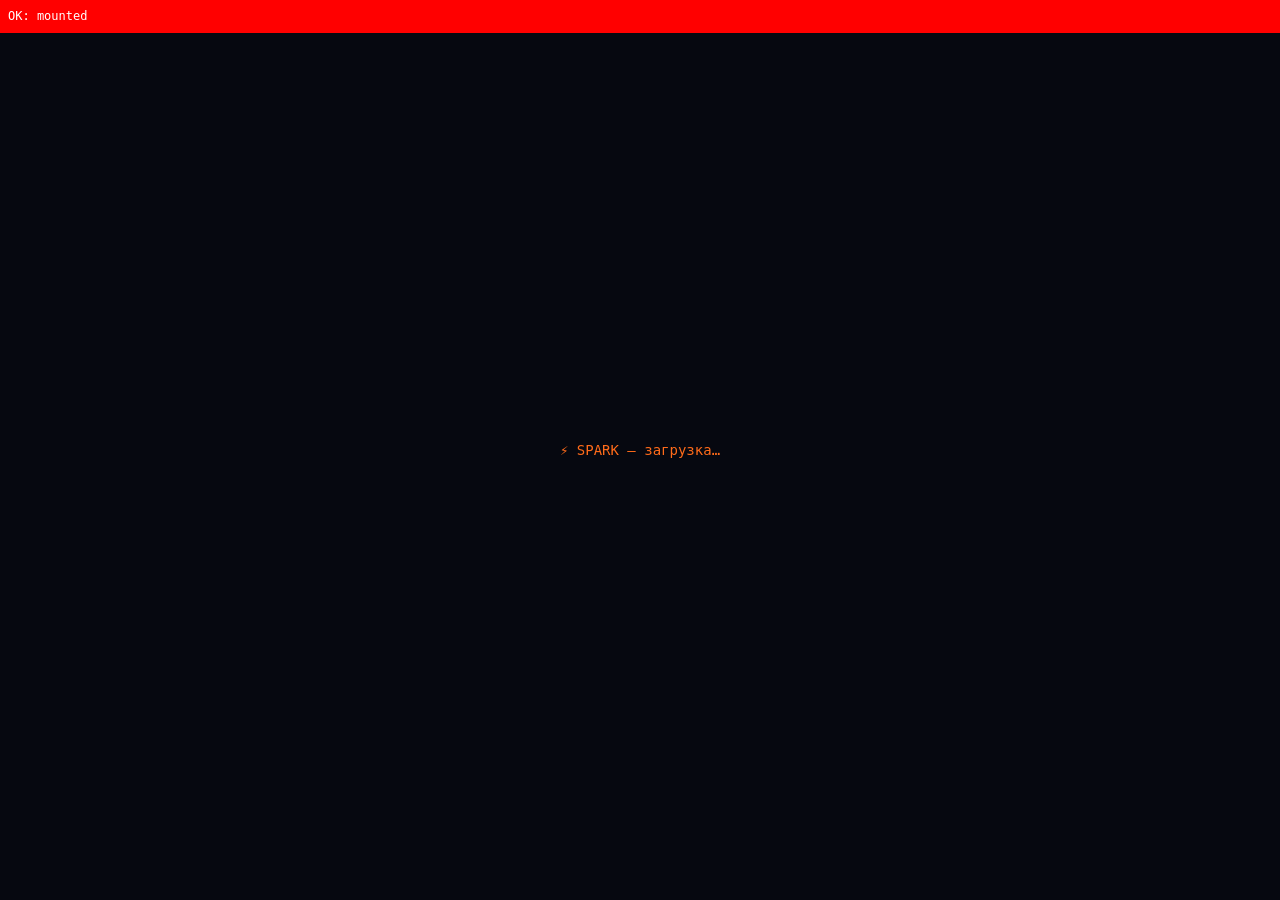
==== commit 9e531b38: "deploy: SPARK v3 (Svelte+TS) — replace monolithic index.html Full Svelte 5 + TypeScript rewrite depl" ====
--- a/200.html
+++ b/200.html
@@ -1,2862 +1,32 @@
 <!DOCTYPE html>
 <html lang="ru">
 <head>
-<meta charset="UTF-8">
-<meta name="viewport" content="width=device-width, initial-scale=1.0, maximum-scale=1.0, user-scalable=no, viewport-fit=cover">
-<title>SPARK — передай бомбу</title>
-<meta name="theme-color" content="#060810">
-<meta name="description" content="PvP дуэль: передавай бомбу, не держи при взрыве. Ставка 10 USDT, победитель забирает банк.">
-<link rel="manifest" href="manifest.json">
-<link rel="apple-touch-icon" href="data:image/svg+xml,%3Csvg xmlns='http://www.w3.org/2000/svg' viewBox='0 0 180 180'%3E%3Crect width='180' height='180' fill='%23060810'/%3E%3Ccircle cx='90' cy='100' r='45' fill='%23f97316'/%3E%3Cpath d='M90 30 Q100 20 105 25 Q108 15 98 10' stroke='%2352525b' stroke-width='4' fill='none'/%3E%3Ccircle cx='98' cy='10' r='6' fill='%23fbbf24'/%3E%3C/svg%3E">
-<meta name="apple-mobile-web-app-capable" content="yes">
-<meta name="apple-mobile-web-app-status-bar-style" content="black-translucent">
-<meta name="apple-mobile-web-app-title" content="SPARK">
-<meta http-equiv="Cache-Control" content="no-cache, no-store, must-revalidate">
-<link rel="preconnect" href="https://fonts.googleapis.com">
-<link rel="preconnect" href="https://fonts.gstatic.com" crossorigin>
-<link rel="preload" as="style" href="https://fonts.googleapis.com/css2?family=Sora:wght@400;500;600;700;800&family=JetBrains+Mono:wght@700;800&family=Inter:wght@400;500;600;700&display=swap" onload="this.rel='stylesheet'">
-<noscript><link rel="stylesheet" href="https://fonts.googleapis.com/css2?family=Sora:wght@400;500;600;700;800&family=JetBrains+Mono:wght@700;800&family=Inter:wght@400;500;600;700&display=swap"></noscript>
-<style>
-  :root {
-    --app-h: 100dvh;
-    --void: #060810;
-    --panel: #0d1018;
-    --panel2: #131825;
-    --panel3: #1a2030;
-    --border: rgba(255,255,255,0.06);
-    --border2: rgba(255,255,255,0.12);
-    --border-glow: rgba(249, 115, 22, 0.3);
-    --spark: #ff6b1a;
-    --spark-glow: rgba(255, 107, 26, 0.35);
-    --spark-bright: #ff8a3d;
-    --spark-2: #fbbf24;
-    --short: #ef4444;
-    --short-glow: rgba(239, 68, 68, 0.5);
-    --safe: #10b981;
-    --safe-glow: rgba(16, 185, 129, 0.25);
-    --violet: #a855f7;
-    --violet-glow: rgba(168, 85, 247, 0.2);
-    --ink: #e8e8ec;
-    --mut: #8b95b0;
-    --dim: #5a6478;
-    --display: 'Sora', sans-serif;
-    --mono: 'JetBrains Mono', monospace;
-    --glitch: 'Sora', sans-serif;
-    --header-h: 56px;
-    --strip-h: 24px;
-    --tg-close-reserve: 64px;
-    --chrome-top: calc(max(13px, env(safe-area-inset-top)) + var(--header-h) + var(--strip-h));
-    --spark-size: clamp(64px, 17vw, 86px);
-    --spark-half: calc(var(--spark-size) / 2);
-    --wire-top: 58%;
-    --wire-h: clamp(88px, 22vh, 120px);
-    --zone-pad-top: clamp(46px, 12vh, 72px);
-    --heat-font: clamp(28px, 8.5vw, 36px);
-    --zone-status-font: clamp(26px, 7.5vw, 34px);
-    --zone-charge-font: clamp(19px, 5.2vw, 26px);
-    --pass-h: clamp(68px, 11vh, 84px);
-    --pass-font: clamp(36px, 10vw, 50px);
-    --pass-shadow: clamp(6px, 1.2vh, 9px);
-    --controls-pad-y: clamp(12px, 2vh, 18px);
-    --screen-btn-font: clamp(22px, 5.5vw, 26px);
-    --overlay-max: min(440px, 100%);
-    --ease-out: cubic-bezier(0.16, 1, 0.3, 1);
-    --ease-spring: cubic-bezier(0.34, 1.56, 0.64, 1);
-  }
-
-  /* на интро шапка и игровая зона скрыты — splash на весь экран */
-  body.on-intro .header, body.on-intro .trust-strip, body.on-intro .arena, body.on-intro .controls { display: none; }
-  body.on-intro #app { background: radial-gradient(circle at 50% 35%, #1a1410 0%, var(--void) 75%); }
-
-  * { box-sizing: border-box; -webkit-tap-highlight-color: transparent; }
-  html, body { margin: 0; padding: 0; height: 100%; overscroll-behavior: none; }
-  body {
-    background-color: var(--void); color: var(--ink);
-    font-family: 'Inter', sans-serif; overflow: hidden; user-select: none;
-    display: flex; justify-content: center;
-    padding-top: var(--tg-close-reserve);
-    box-sizing: border-box;
-  }
-
-  .app-container {
-    width: 100%; max-width: 480px;
-    height: calc(var(--app-h) - var(--tg-close-reserve));
-    display: flex; flex-direction: column;
-    margin: 0 auto; position: relative;
-    background:
-      radial-gradient(ellipse 120% 50% at 50% 0%, rgba(255,107,26,.10) 0%, transparent 55%),
-      radial-gradient(ellipse 80% 40% at 50% 100%, rgba(168,85,247,.04) 0%, transparent 50%),
-      linear-gradient(180deg, #080b14 0%, #060810 100%);
-    border-left: 1px solid var(--border); border-right: 1px solid var(--border);
-    overflow: hidden;
-  }
-
-  /* ===== HEADER ===== */
-  .header {
-    padding: max(13px, env(safe-area-inset-top)) 16px 12px;
-    display: flex; justify-content: space-between; align-items: center;
-    border-bottom: 1px solid var(--border); background: rgba(6,8,16,0.85); backdrop-filter: blur(16px);
-    z-index: 100; position: relative;
-  }
-  .brand-wrap { display: flex; align-items: center; gap: 10px; cursor: pointer; }
-  .logo-svg { width: 30px; height: 30px; flex: none; filter: drop-shadow(0 0 10px var(--spark-glow)); }
-  .brand { font-family: var(--glitch); font-size: 26px; font-weight: 800; color: var(--spark); letter-spacing: 3px; line-height: 1;
-    background: linear-gradient(135deg, var(--spark-bright), var(--spark)); -webkit-background-clip: text; background-clip: text; color: transparent; }
-  .header-right { display: flex; align-items: center; gap: 8px; }
-  .balance { font-family: var(--mono); font-size: 17px; color: var(--safe); font-weight: 800; cursor: pointer; transition: color .2s;
-    padding: 4px 12px; border-radius: 10px; background: rgba(16,185,129,.08); border: 1px solid rgba(16,185,129,.15); }
-  .deposit-btn {
-    width: 34px; height: 34px; border-radius: 12px; border: 1px solid rgba(16,185,129,.3);
-    background: rgba(16,185,129,.08); color: var(--safe); font-size: 22px; font-weight: 700;
-    line-height: 1; cursor: pointer; flex: none; transition: transform .15s var(--ease-out), background .2s;
-  }
-  .deposit-btn:active { transform: scale(.9); }
-
-  /* ===== ARENA ===== */
-  .arena {
-    flex: 1; min-height: 0; position: relative; display: flex; flex-direction: column;
-    overflow: hidden; border-bottom: 1px solid var(--border);
-    background:
-      radial-gradient(ellipse 75% 50% at 50% 60%, rgba(255,107,26,.05) 0%, transparent 60%),
-      linear-gradient(180deg, #0a0e16 0%, #060810 55%, #080a12 100%);
-  }
-  /* центральная разделительная линия-стадион с glow */
-  .arena::after {
-    content: ''; position: absolute; top: var(--wire-top); left: 8%; right: 8%; height: 2px;
-    transform: translateY(-50%);
-    background: linear-gradient(90deg, transparent, var(--border2), rgba(255,107,26,.4), var(--border2), transparent);
-    box-shadow: 0 0 16px rgba(255,107,26,.25); z-index: 5; pointer-events: none;
-  }
-  /* верхняя виньетка */
-  .arena::before {
-    content: ''; position: absolute; top: 0; left: 0; right: 0; height: 90px; z-index: 1;
-    background: linear-gradient(180deg, rgba(6,8,16,.6), transparent); pointer-events: none;
-  }
-
-  /* global voltage readout */
-  .global-volt-container {
-    position: absolute; top: clamp(8px, 2vh, 16px); left: 50%; transform: translateX(-50%);
-    background: rgba(6,8,16,0.72); padding: clamp(5px, 1.2vh, 8px) clamp(16px, 4.5vw, 26px); border-radius: 20px;
-    border: 1px solid rgba(255,255,255,0.1); text-align: center; z-index: 15; max-width: calc(100% - 24px);
-    backdrop-filter: blur(14px); box-shadow: 0 4px 24px rgba(0,0,0,.5), inset 0 1px 0 rgba(255,255,255,.06);
-  }
-  .global-volt { font-family: var(--display); font-size: var(--heat-font); font-weight: 700; color: #fff; line-height: 1; transition: color .12s; font-variant-numeric: tabular-nums; }
-  .global-label { font-family: var(--mono); font-size: 10px; color: var(--mut); letter-spacing: 1.8px; text-transform: uppercase; }
-
-  /* trust strip */
-  .trust-strip {
-    display: flex; align-items: center; justify-content: center; gap: 8px; flex-wrap: wrap;
-    padding: 4px 12px 5px; font-family: var(--mono); font-size: 10.5px; color: var(--dim);
-    border-bottom: 1px solid var(--border); background: rgba(8,8,10,0.95); z-index: 99; position: relative;
-  }
-  .trust-strip .dot { color: var(--safe); }
-  .trust-strip button { background: none; border: none; color: var(--mut); cursor: pointer; font: inherit; padding: 0; text-decoration: underline; }
-  .balance-unit { font-size: 13px; color: var(--mut); font-weight: 700; margin-left: 2px; }
-
-  /* zones */
-  .zones { display: flex; flex: 1; width: 100%; position: relative; z-index: 2; }
-  .zone {
-    flex: 1; min-width: 0; display: flex; flex-direction: column; align-items: center; justify-content: flex-start;
-    padding-top: var(--zone-pad-top); transition: background .35s var(--ease-out);
-  }
-  .zone-p1 { border-right: 1px solid rgba(255,255,255,0.04); }
-  .zone.active { background: radial-gradient(circle at 50% 38%, rgba(255,107,26,0.12) 0%, transparent 68%); }
-  .zone-title { font-family: 'Inter', sans-serif; font-size: 12px; color: var(--dim); text-transform: uppercase; font-weight: 700; letter-spacing: 2px; }
-  .zone-charge { font-family: var(--mono); font-size: var(--zone-charge-font); color: var(--ink); font-weight: 800; margin-top: 6px; line-height: 1; font-variant-numeric: tabular-nums; transition: color .2s; }
-  .zone.active .zone-charge { color: var(--spark-2); }
-  .zone-status { font-family: var(--display); font-size: var(--zone-status-font); color: var(--safe); line-height: 1; margin-top: clamp(6px, 1.5vh, 10px); transition: color .2s; font-weight: 700; }
-  .zone.active .zone-status { color: var(--spark-bright); text-shadow: 0 0 16px var(--spark-glow); }
-
-  /* the wire + spark node */
-  .wire-track {
-    position: absolute; top: var(--wire-top); left: 0; right: 0; height: var(--wire-h);
-    transform: translateY(-50%); pointer-events: none; z-index: 10;
-  }
-  .spark {
-    width: var(--spark-size); height: var(--spark-size); border-radius: 50%;
-    background: radial-gradient(circle at 32% 30%, #fff 0%, var(--spark-2) 38%, var(--spark) 70%, #7c2d12 100%);
-    box-shadow: 0 0 35px var(--spark-glow), 0 0 60px rgba(255,107,26,0.15), inset 0 0 18px #fed7aa;
-    position: absolute; top: 17px;
-    transition: left .18s var(--ease-spring), filter .15s;
-    display: flex; align-items: center; justify-content: center;
-    animation: sparkIdle 2.4s ease-in-out infinite;
-  }
-  @keyframes sparkIdle { 0%,100%{transform:scale(1)} 50%{transform:scale(1.04)} }
-  .spark svg { width: calc(var(--spark-size) * 0.47); height: calc(var(--spark-size) * 0.47); }
-  .pos-1 { left: calc(25% - var(--spark-half)); }
-  .pos-2 { left: calc(75% - var(--spark-half)); }
-
-  /* locked (lockout) state */
-  .spark.locked {
-    background: radial-gradient(circle at 32% 30%, #fff 0%, var(--short) 42%, #7f1d1d 100%);
-    box-shadow: 0 0 42px var(--short-glow), 0 0 70px rgba(239,68,68,0.2), inset 0 0 18px #fecaca;
-    animation: pulse-lock .5s infinite alternate;
-  }
-  @keyframes pulse-lock { from { transform: scale(0.97); } to { transform: scale(1.03); } }
-  .lock-timer { font-family: var(--mono); font-size: 13px; font-weight: 800; color: #1a0606; }
-
-  /* ===== CONTROLS ===== */
-  .controls {
-    flex: none; padding: var(--controls-pad-y) max(14px, env(safe-area-inset-right)) max(18px, env(safe-area-inset-bottom)) max(14px, env(safe-area-inset-left));
-    background: rgba(6,8,16,0.9); backdrop-filter: blur(10px); z-index: 20; position: relative;
-  }
-  .pass-btn {
-    width: 100%; height: var(--pass-h); border-radius: 18px; border: none; outline: none;
-    background: linear-gradient(135deg, var(--spark-bright) 0%, var(--spark) 50%, #c2410c 100%);
-    color: #fff; font-family: var(--display); font-size: var(--pass-font); font-weight: 700; letter-spacing: 2px;
-    text-transform: uppercase; cursor: pointer; transition: transform .1s var(--ease-out), box-shadow .15s, filter .15s;
-    box-shadow: 0 var(--pass-shadow) 0 #9a3412, 0 var(--pass-shadow) 28px var(--spark-glow), inset 0 1px 0 rgba(255,255,255,.25);
-    display: flex; flex-direction: column; align-items: center; justify-content: center; line-height: 1;
-    position: relative; overflow: hidden;
-  }
-  .pass-btn:not(:disabled)::after {
-    content: ''; position: absolute; top: 0; left: -60%; width: 45%; height: 100%;
-    background: linear-gradient(105deg, transparent, rgba(255,255,255,.3), transparent);
-    transform: skewX(-18deg); animation: btnShimmer 3.5s ease-in-out infinite;
-  }
-  .pass-btn:active { transform: translateY(var(--pass-shadow)); box-shadow: 0 0 0 #9a3412, 0 0 18px var(--spark-glow); }
-  .pass-btn:disabled {
-    background: var(--panel2); color: var(--dim); box-shadow: none; transform: translateY(0); cursor: not-allowed; border: 1px solid var(--border);
-  }
-  .pass-btn.cooldown-state { background: var(--panel2); color: var(--mut); box-shadow: none; border: 1px solid var(--border); }
-  .pass-btn.locked-state { background: var(--short); box-shadow: 0 var(--pass-shadow) 0 #991b1b, 0 0 38px var(--short-glow); color: #fff; }
-  .btn-sub { font-family: var(--mono); font-size: clamp(10px, 3vw, 13px); letter-spacing: 0; opacity: 0.85; margin-top: 4px; text-transform: none; }
-
-  /* ===== SCREENS (full overlays) ===== */
-  /* body.loading — блокирует transition/screen-анимации до полной загрузки,
-     чтобы стартовый intro не мелькал полупрозрачным поверх подложки. */
-  body.loading .screen { transition: none !important; }
-  .screen {
-    position: absolute; left: 0; right: 0; bottom: 0; top: 0;
-    background: rgba(8,8,10,0.96); backdrop-filter: blur(8px);
-    display: flex; flex-direction: column; align-items: center; justify-content: center; z-index: 50;
-    padding: var(--chrome-top) max(16px, env(safe-area-inset-right)) max(20px, env(safe-area-inset-bottom)) max(16px, env(safe-area-inset-left));
-    text-align: center;
-    opacity: 0; transform: scale(1.02); pointer-events: none;
-    transition: opacity .35s var(--ease-out), transform .35s var(--ease-out);
-    overflow-x: hidden; overflow-y: auto; -webkit-overflow-scrolling: touch;
-    overflow-x: hidden; overflow-y: auto; -webkit-overflow-scrolling: touch;
-    overscroll-behavior: contain;
-    isolation: isolate;
-  }
-  .screen.visible { opacity: 1; transform: scale(1); pointer-events: auto; }
-  .screen .screen-btn, .screen .play-big, .screen .play-secondary { position: relative; z-index: 2; cursor: pointer; touch-action: manipulation; }
-
-  .logo-big {
-    width: 140px; height: 140px; margin-bottom: 8px;
-    filter: drop-shadow(0 0 32px var(--spark-glow));
-    animation: floaty 4.2s ease-in-out infinite, logoGlow 2.8s ease-in-out infinite;
-  }
-  @keyframes floaty { 0%,100%{transform:translateY(0)} 50%{transform:translateY(-8px)} }
-  @keyframes logoGlow { 0%,100%{filter:drop-shadow(0 0 32px var(--spark-glow))} 50%{filter:drop-shadow(0 0 56px rgba(255,107,26,.62))} }
-
-  .title-main {
-    font-family: var(--glitch); font-size: 80px; font-weight: 800; line-height: 1; margin: 0 0 8px;
-    background: linear-gradient(135deg, var(--spark-bright) 0%, var(--spark) 40%, var(--violet) 100%);
-    -webkit-background-clip: text; background-clip: text; color: transparent;
-    filter: drop-shadow(0 4px 36px var(--spark-glow)); letter-spacing: 4px;
-  }
-  .subtitle { font-family: 'Inter', sans-serif; font-size: 17px; color: var(--mut); margin: 0 0 24px; letter-spacing: .3px; font-weight: 500; }
-
-  /* .protocol block removed (dead CSS — never used in HTML) */
-
-  .screen-btn {
-    position: relative; overflow: hidden;
-    background: linear-gradient(135deg, var(--spark-bright) 0%, var(--spark) 50%, #c2410c 100%); color: #fff; border: none; padding: clamp(14px, 2.5vh, 16px) clamp(20px, 5vw, 32px); border-radius: 14px;
-    font-family: var(--display); font-size: var(--screen-btn-font); font-weight: 700; letter-spacing: 1px; cursor: pointer; width: 100%; transition: transform .12s var(--ease-out), box-shadow .2s;
-    box-shadow: 0 8px 24px var(--spark-glow), inset 0 1px 0 rgba(255,255,255,.22);
-  }
-  .screen-btn:not(.ghost)::after {
-    content: ''; position: absolute; top: 0; left: -60%; width: 50%; height: 100%;
-    background: linear-gradient(105deg, transparent, rgba(255,255,255,.28), transparent);
-    transform: skewX(-18deg); animation: btnShimmer 4.5s ease-in-out infinite;
-  }
-  @keyframes btnShimmer { 0% { left: -60%; } 55%,100% { left: 130%; } }
-  .screen-btn:active { transform: scale(.97); }
-  .screen-btn.waiting { opacity: .72; cursor: default; }
-  .screen-btn.ghost { background: var(--panel2); border: 1px solid var(--border); color: var(--ink); box-shadow: none; font-size: 22px; }
-
-  /* ===== MENU (major overhaul) ===== */
-  .screen.menu-screen {
-    justify-content: flex-start; align-items: stretch;
-    background:
-      radial-gradient(ellipse 100% 40% at 50% 0%, rgba(255,107,26,.14) 0%, transparent 50%),
-      radial-gradient(ellipse 80% 30% at 50% 100%, rgba(168,85,247,.06) 0%, transparent 55%),
-      rgba(5,5,7,.97);
-  }
-  .overlay-wrap, .menu-wrap, .intro-wrap, .match-wrap, .result-wrap {
-    width: 100%; max-width: var(--overlay-max); margin: 0 auto;
-  }
-  .menu-wrap {
-    display: flex; flex-direction: column; gap: 14px;
-    padding: 4px 0 max(8px, env(safe-area-inset-bottom));
-  }
-
-  /* === LOBBY v2 — полностью новый layout === */
-
-  /* компактная статистика в одну строку */
-  .lobby-stats-row {
-    display: flex; align-items: center; justify-content: center; gap: 6px; flex-wrap: wrap;
-    font-family: var(--mono); font-size: 11px; color: var(--dim);
-    padding: 2px 0;
-  }
-  .lobby-stats-row b { color: var(--ink); font-weight: 800; }
-  .lobby-stats-row b.fire { color: var(--spark-2); }
-  .lobby-stats-row b.pl-pos { color: var(--safe); }
-  .lobby-stats-row .ls-sep { opacity: .3; }
-  .online-bar {
-    display: flex; align-items: center; gap: 6px;
-    font-family: var(--mono); font-size: 11px; color: var(--mut);
-  }
-  .online-dot {
-    width: 7px; height: 7px; border-radius: 50%; background: var(--safe);
-    box-shadow: 0 0 8px var(--safe); animation: onlinePulse 1.8s ease-in-out infinite;
-  }
-  @keyframes onlinePulse { 0%,100%{opacity:1} 50%{opacity:.4} }
-  .lobby-stats-strip {
-    display: flex; gap: 14px;
-  }
-  .lobby-stats-strip .stat { text-align: right; }
-  .lobby-stats-strip .stat .v {
-    font-family: var(--mono); font-size: 13px; font-weight: 800; color: var(--ink);
-    line-height: 1; font-variant-numeric: tabular-nums;
-  }
-  .lobby-stats-strip .stat .v.fire { color: var(--spark-2); }
-  .lobby-stats-strip .stat .v.pl-pos { color: var(--safe); }
-  .lobby-stats-strip .stat .v.pl-neg { color: var(--short); }
-  .lobby-stats-strip .stat .k {
-    font-family: var(--mono); font-size: 8px; color: var(--dim); text-transform: uppercase;
-    letter-spacing: .1em; margin-top: 2px;
-  }
-
-  /* потенциал выигрыша — ГЛАВНЫЙ фокус, крупная плитка */
-  .lobby-pot {
-    text-align: center; padding: 28px 20px 24px; border-radius: 28px;
-    background: linear-gradient(170deg, rgba(255,107,26,.12) 0%, rgba(20,14,10,.5) 45%, rgba(6,8,16,.85) 100%);
-    border: 1px solid rgba(255,107,26,.2);
-    box-shadow: 0 20px 60px rgba(0,0,0,.55), 0 0 60px rgba(255,107,26,.06), inset 0 1px 0 rgba(255,255,255,.06);
-    backdrop-filter: blur(12px); position: relative; overflow: hidden;
-  }
-  .lobby-pot::before {
-    content: ''; position: absolute; top: 0; left: 0; right: 0; height: 2px;
-    background: linear-gradient(90deg, transparent, var(--spark), var(--violet), transparent); opacity: .8;
-  }
-  .lobby-pot-label {
-    font-family: var(--mono); font-size: 11px; letter-spacing: .2em; text-transform: uppercase;
-    color: var(--mut); font-weight: 700;
-  }
-  .lobby-pot-amount {
-    font-family: var(--display); font-size: clamp(52px, 15vw, 72px); font-weight: 800; line-height: 1.05;
-    background: linear-gradient(135deg, var(--spark-bright), var(--spark), #c2410c);
-    -webkit-background-clip: text; background-clip: text; color: transparent;
-    margin: 4px 0 6px; font-variant-numeric: tabular-nums;
-    filter: drop-shadow(0 4px 24px var(--spark-glow));
-  }
-  .lobby-pot-amount .u {
-    font-family: var(--mono); font-size: clamp(16px, 4vw, 20px); color: var(--mut);
-    -webkit-text-fill-color: var(--mut); margin-left: 6px; font-weight: 700;
-  }
-  .lobby-pot-sub { font-family: var(--mono); font-size: 11px; color: var(--dim); line-height: 1.5; }
-  .lobby-pot-sub b { color: var(--spark-2); }
-
-  /* выбор ставки */
-  .lobby-stake { }
-  .lobby-stake-label {
-    font-family: var(--mono); font-size: 10px; letter-spacing: .2em; text-transform: uppercase;
-    color: var(--dim); font-weight: 700; margin-bottom: 10px;
-  }
-
-  /* кнопка ИГРАТЬ — полная ширина, glow-pulse */
-  .play-hit { width: 100%; }
-  .play-hit .play-big, .menu-wrap > .play-big {
-    width: 100%; margin-top: 0; padding: 22px; border: none; border-radius: 20px; cursor: pointer;
-    font-family: var(--display); font-weight: 700; font-size: 28px; letter-spacing: 2px; color: #fff;
-    background: linear-gradient(180deg, var(--spark), #c2410c);
-    box-shadow: 0 0 0 1px rgba(255,255,255,.12), 0 12px 40px var(--spark-glow), inset 0 1px 0 rgba(255,255,255,.22);
-    display: flex; align-items: center; justify-content: center; gap: 10px; transition: transform .08s;
-    animation: playPulse 2.6s ease-in-out infinite;
-  }
-  @keyframes playPulse {
-    0%,100% { box-shadow: 0 0 0 1px rgba(255,255,255,.12), 0 12px 40px var(--spark-glow), inset 0 1px 0 rgba(255,255,255,.22); }
-    50% { box-shadow: 0 0 0 1px rgba(255,255,255,.12), 0 12px 56px rgba(255,107,26,.58), inset 0 1px 0 rgba(255,255,255,.22); }
-  }
-  .play-hit .play-big:active, .menu-wrap > .play-big:active { transform: scale(.98); animation: none; }
-  .play-hit .play-big:disabled, .menu-wrap > .play-big:disabled { background: var(--panel2); color: var(--dim); box-shadow: none; animation: none; cursor: not-allowed; }
-  .play-hit .play-big .amt, .menu-wrap > .play-big .amt { font-family: var(--mono); font-size: 16px; background: rgba(0,0,0,.25); padding: 4px 12px; border-radius: 8px; }
-
-  /* связь P2P */
-  .conn-badge {
-    font-family: var(--mono); font-size: 12px; color: var(--spark-2); text-align: center;
-    margin-top: 4px; padding: 7px 10px; border-radius: 999px;
-    background: rgba(255,107,26,.1); border: 1px solid rgba(255,107,26,.28);
-    display: none; letter-spacing: .04em;
-  }
-  .conn-badge.on { display: block; }
-
-  /* вызвать друга — широкая glass-полоса */
-  .friend-cta {
-    width: 100%; display: flex; align-items: center; gap: 12px; padding: 16px 18px;
-    border-radius: 16px; cursor: pointer; border: 1px solid rgba(168,85,247,.25);
-    background: rgba(168,85,247,.06); backdrop-filter: blur(8px); transition: transform .1s, background .15s;
-    font-family: var(--display); font-size: 17px; font-weight: 700; letter-spacing: .5px; color: #c4b5fd;
-  }
-  .friend-cta:active { transform: scale(.98); background: rgba(168,85,247,.12); }
-  .friend-icon { font-size: 20px; }
-  .friend-text { flex: 1; text-align: left; }
-  .friend-arrow { opacity: .5; font-size: 18px; }
-
-  /* недавние дуэли */
-  .lobby-recent-head { display: flex; align-items: center; justify-content: space-between; margin-bottom: 8px; }
-  .lobby-recent-label {
-    font-family: var(--mono); font-size: 10px; letter-spacing: .2em; text-transform: uppercase;
-    color: var(--dim); font-weight: 700;
-  }
-  .lobby-recent-more { background: none; border: none; color: var(--spark); cursor: pointer; font-family: var(--mono); font-size: 11px; font-weight: 700; padding: 0; }
-  .lobby-recent-feed { display: flex; flex-direction: column; gap: 0; max-height: 110px; overflow-y: auto; -webkit-overflow-scrolling: touch; }
-  .lobby-recent-row {
-    display: flex; align-items: center; gap: 8px; padding: 7px 0;
-    border-bottom: 1px solid rgba(42,42,49,.35); font-size: 13px;
-  }
-  .lobby-recent-row:last-child { border-bottom: none; }
-  .lobby-recent-row .ic { width: 16px; text-align: center; flex: none; font-size: 14px; }
-  .lobby-recent-row .who { flex: 1; min-width: 0; color: var(--mut); overflow: hidden; text-overflow: ellipsis; white-space: nowrap; font-family: var(--mono); }
-  .lobby-recent-row .who b { color: var(--ink); font-weight: 700; }
-  .lobby-recent-row .amt { font-family: var(--mono); font-weight: 700; flex: none; font-size: 13px; }
-  .lobby-recent-empty { padding: 8px 0; color: var(--dim); font-family: var(--mono); font-size: 12px; text-align: left; line-height: 1.45; }
-
-  /* pills */
-  .menu-pills {
-    display: flex; flex-wrap: wrap; justify-content: center; gap: 8px; margin-top: 2px;
-  }
-  .menu-pills button {
-    padding: 10px 18px; border-radius: 999px; cursor: pointer;
-    background: rgba(14,14,17,.5); border: 1px solid rgba(255,255,255,.08); color: var(--mut);
-    backdrop-filter: blur(6px);
-    font-family: var(--mono); font-size: 12px; font-weight: 700; letter-spacing: .08em; text-transform: uppercase;
-    transition: border-color .15s, color .15s, background .15s, transform .1s;
-  }
-  .menu-pills button:active { transform: scale(.97); border-color: rgba(255,107,26,.4); color: var(--spark); background: rgba(255,107,26,.1); }
-  .menu-pills button.pill-warn:active { border-color: rgba(239,68,68,.45); color: var(--short); background: rgba(239,68,68,.1); }
-
-  .play-secondary {
-    width: 100%; margin-top: 10px; padding: 14px; border-radius: 12px; cursor: pointer;
-    font-family: var(--display); font-size: 20px; font-weight: 700; letter-spacing: .5px;
-    background: var(--panel2); border: 1px solid var(--border); color: var(--ink);
-    transition: transform .08s;
-  }
-  .play-secondary:active { transform: scale(.98); }
-
-  .info-card {
-    background: var(--panel); border: 1px solid var(--border); border-radius: 14px;
-    padding: 14px 16px; text-align: left; width: 100%; margin-bottom: 14px;
-  }
-  .info-card h4 { font-family: var(--display); font-size: 23px; margin: 0 0 10px; color: var(--spark); letter-spacing: .5px; }
-  .info-steps { display: flex; flex-direction: column; gap: 8px; }
-  .info-step {
-    display: flex; gap: 12px; align-items: flex-start; padding: 10px 12px;
-    background: var(--void); border-radius: 11px; border: 1px solid var(--border);
-  }
-  .info-step .num {
-    width: 26px; height: 26px; border-radius: 8px; flex: none;
-    display: flex; align-items: center; justify-content: center;
-    font-family: var(--mono); font-size: 14px; font-weight: 800;
-  }
-  .info-step .num.orange { background: rgba(255,107,26,.15); color: var(--spark); border: 1px solid rgba(255,107,26,.3); }
-  .info-step .num.green { background: rgba(16,185,129,.12); color: var(--safe); border: 1px solid rgba(16,185,129,.3); }
-  .info-step .num.red { background: rgba(239,68,68,.12); color: var(--short); border: 1px solid rgba(239,68,68,.3); }
-  .info-step .num.gold { background: rgba(251,191,36,.12); color: var(--spark-2); border: 1px solid rgba(251,191,36,.35); }
-  .info-step .txt { font-size: 15px; line-height: 1.5; color: #d4d4d8; }
-  .info-step .txt b { color: var(--ink); }
-  .info-step .txt .c-o { color: var(--spark); font-weight: 700; }
-  .info-step .txt .c-g { color: var(--safe); font-weight: 700; }
-  .info-step .txt .c-r { color: var(--short); font-weight: 700; }
-  .info-step .txt .c-y { color: var(--spark-2); font-weight: 700; }
-  .info-foot { font-family: var(--mono); font-size: 12px; color: var(--dim); margin-top: 12px; line-height: 1.55; padding-top: 10px; border-top: 1px solid var(--border); }
-
-  .intro-tagline { font-family: var(--mono); font-size: 15px; color: var(--mut); margin: 0 0 18px; letter-spacing: .5px; }
-  .intro-pitch {
-    font-family: var(--mono); font-size: 13px; color: var(--mut); margin: 0 0 20px; max-width: 300px; line-height: 1.6;
-    background: var(--panel); border: 1px solid var(--border); border-radius: 12px; padding: 12px 14px;
-  }
-  .intro-pitch .c-o { color: var(--spark); font-weight: 700; }
-  .intro-pitch .c-g { color: var(--safe); font-weight: 700; }
-
-  .screen.intro-screen {
-    justify-content: center; align-items: center; padding-top: 0;
-    background:
-      radial-gradient(ellipse 90% 50% at 50% 30%, rgba(255,107,26,.20) 0%, transparent 60%),
-      radial-gradient(ellipse 70% 40% at 50% 90%, rgba(255,107,26,.06) 0%, transparent 55%),
-      rgba(5,5,7,.98);
-  }
-  .intro-wrap { display: flex; flex-direction: column; align-items: center; gap: 8px; max-width: 420px; }
-  .intro-cta { margin-top: 32px; padding: 22px; font-size: 32px; }
-  .intro-foot { font-family: var(--mono); font-size: 12px; color: var(--dim); margin-top: 18px; text-align: center; line-height: 1.5; }
-  .intro-foot b { color: var(--spark); }
-  .screen.match-screen { justify-content: center; }
-  .match-wrap { text-align: center; }
-  .match-pulse {
-    width: 72px; height: 72px; margin: 0 auto 20px; border-radius: 50%;
-    border: 3px solid var(--border); border-top-color: var(--spark);
-    animation: spin 1s linear infinite;
-  }
-  @keyframes spin { to { transform: rotate(360deg); } }
-  .match-title { font-family: var(--display); font-size: clamp(26px, 7vw, 32px); color: var(--ink); margin-bottom: 8px; line-height: 1.1; }
-  .match-meta { font-family: var(--mono); font-size: 14px; color: var(--mut); margin-bottom: 6px; }
-  .match-timer { font-family: var(--mono); font-size: 17px; color: var(--spark); margin-bottom: 22px; }
-  .match-queue { font-family: var(--mono); font-size: 12px; color: var(--dim); margin-top: 14px; }
-
-  .wallet-bal { font-family: var(--mono); font-size: 16px; color: var(--mut); margin-bottom: 14px; }
-  .wallet-bal b { color: var(--safe); font-size: 21px; }
-  .wallet-note { font-family: var(--mono); font-size: 12px; color: var(--dim); margin: 10px 0; line-height: 1.5; }
-  .wallet-addr {
-    font-family: var(--mono); font-size: 13px; word-break: break-all; text-align: left;
-    background: var(--void); border: 1px solid var(--border); border-radius: 10px; padding: 12px; margin: 8px 0;
-    color: var(--ink);
-  }
-  .wallet-input {
-    width: 100%; box-sizing: border-box; background: var(--void); border: 1px solid var(--border);
-    border-radius: 10px; color: var(--ink); font-family: var(--mono); font-size: 18px;
-    padding: 12px; margin: 6px 0 10px;
-  }
-  .wallet-input:focus { outline: none; border-color: var(--spark); }
-  .wallet-quick { display: flex; gap: 8px; margin: 8px 0 12px; }
-  .wallet-quick button {
-    flex: 1; padding: 10px 6px; border-radius: 10px; border: 1px solid var(--border);
-    background: var(--panel2); color: var(--ink); font-family: var(--mono); font-size: 14px; font-weight: 700; cursor: pointer;
-  }
-
-  .lab { font-family: var(--mono); font-size: 12px; letter-spacing: 1.5px; text-transform: uppercase; color: var(--dim); margin: 16px 0 8px; font-weight: 700; }
-  .chips { display: flex; gap: 8px; flex-wrap: wrap; }
-  .chip {
-    flex: 1 1 18%; min-width: 58px; text-align: center; padding: 13px 0; border-radius: 12px; cursor: pointer;
-    font-family: var(--mono); font-weight: 800; font-size: 17px;
-    background: rgba(13,16,24,.8); border: 1.5px solid var(--border); color: var(--mut); transition: all .12s;
-  }
-  .chip.sel { border-color: var(--spark); color: var(--spark); background: rgba(255,107,26,.14); box-shadow: 0 0 18px rgba(255,107,26,.2); }
-  .chip:active { transform: scale(.95); }
-  .chip[disabled] { opacity: .35; pointer-events: none; }
-
-  .play-hit { width: 100%; margin-top: 14px; }
-  .play-hit .play-big { margin-top: 0; }
-  .play-big {
-    width: 100%; margin-top: 14px; padding: 17px; border: none; border-radius: 14px; cursor: pointer;
-    font-family: var(--display); font-weight: 700; font-size: 24px; color: #fff; letter-spacing: 1px;
-    background: linear-gradient(180deg, var(--spark), #c2410c); box-shadow: 0 9px 26px var(--spark-glow);
-    display: flex; align-items: center; justify-content: center; gap: 8px; transition: transform .08s;
-  }
-  .play-big:active { transform: translateY(1px) scale(.99); }
-  .play-big:disabled { background: var(--panel2); color: var(--dim); box-shadow: none; cursor: not-allowed; }
-  .play-big .amt { font-family: var(--mono); background: rgba(0,0,0,.2); padding: 2px 9px; border-radius: 7px; font-size: 14px; }
-
-  /* stats grid */
-
-
-
-  /* history */
-  .hist { background: var(--panel); border: 1px solid var(--border); border-radius: 12px; padding: 4px 10px; max-height: 150px; overflow: auto; margin-top: 6px; }
-  .hist-row { display: flex; align-items: center; gap: 9px; padding: 7px 2px; border-bottom: 1px solid rgba(42,42,49,.5); font-size: 14px; }
-  .hist-row:last-child { border-bottom: none; }
-  .hist-row .ic { width: 20px; text-align: center; }
-  .hist-row .who { flex: 1; min-width: 0; color: var(--mut); overflow: hidden; text-overflow: ellipsis; white-space: nowrap; }
-  .hist-row .who b { color: var(--ink); }
-  .hist-row .amt { font-family: var(--mono); font-weight: 700; }
-  .hist-empty { padding: 12px 4px; color: var(--dim); font-size: 13px; text-align: center; }
-
-  /* mode toggle (vs AI / vs Friend) */
-  .mode-toggle { display: flex; gap: 8px; margin-top: 4px; }
-  .mode-toggle .mt {
-    flex: 1; padding: 12px; border-radius: 12px; cursor: pointer; text-align: center;
-    background: var(--panel); border: 1.5px solid var(--border); color: var(--mut);
-    font-family: var(--display); font-weight: 700; font-size: 17px; transition: all .12s;
-  }
-  .mode-toggle .mt.sel { border-color: var(--spark); color: var(--spark); background: rgba(255,107,26,.08); }
-  .mode-toggle .mt .sub { display: block; font-family: var(--mono); font-size: 11px; color: var(--dim); font-weight: 700; letter-spacing: .05em; margin-top: 2px; }
-  .mode-toggle .mt.sel .sub { color: var(--spark-2); }
-
-  /* multiplayer panel */
-  .mp-panel { background: var(--panel); border: 1px solid var(--border); border-radius: 14px; padding: 16px; margin-top: 12px; }
-  .step, .mp-panel .step { font-family: var(--mono); font-size: 12px; color: var(--dim); letter-spacing: .12em; text-transform: uppercase; margin-bottom: 8px; display: block; }
-  .mp-room-code {
-    font-family: var(--display); font-size: 50px; font-weight: 700; letter-spacing: 6px;
-    text-align: center; color: var(--spark); padding: 14px 0 6px; text-shadow: 0 0 16px var(--spark-glow);
-  }
-  .mp-room-input {
-    width: 100%; box-sizing: border-box; text-align: center; letter-spacing: 4px; text-transform: uppercase;
-    background: var(--void); border: 1px solid var(--border); border-radius: 10px; color: var(--ink);
-    font-family: var(--mono); font-size: 26px; font-weight: 800; padding: 14px 12px; margin-bottom: 4px;
-  }
-  .mp-room-input:focus { outline: none; border-color: var(--spark); box-shadow: 0 0 0 2px rgba(255,107,26,.15); }
-  .mp-status { font-family: var(--mono); font-size: 14px; color: var(--mut); margin: 10px 0; text-align: center; }
-  .mp-status.ok { color: var(--safe); } .mp-status.err { color: var(--short); }
-  .mp-row { display: flex; gap: 8px; margin-top: 10px; }
-  .mp-row .screen-btn { font-size: 15px; padding: 12px; }
-  .mp-log-preview {
-    margin-top: 10px; max-height: 88px; overflow: auto; text-align: left;
-    font-family: var(--mono); font-size: 9px; line-height: 1.35; color: var(--dim);
-    background: var(--void); border: 1px solid var(--border); border-radius: 8px; padding: 8px;
-    white-space: pre-wrap; word-break: break-all;
-  }
-  .mp-advanced { margin-top: 10px; }
-  .mp-advanced summary { font-family: var(--mono); font-size: 10px; color: var(--dim); cursor: pointer; }
-
-  /* bottom sheet */
-  .sheet {
-    position: absolute; inset: 0; z-index: 65; display: none; align-items: flex-end;
-    background: rgba(4,4,6,.82);
-  }
-  .sheet.on { display: flex; }
-  .sheet-card {
-    width: 100%; max-height: 88dvh; max-height: 88svh; overflow: auto; background: var(--panel);
-    border: 1px solid var(--border); border-radius: 18px 18px 0 0;
-    padding: 18px 16px max(24px, env(safe-area-inset-bottom));
-    animation: sheetUp .25s ease-out;
-  }
-  @keyframes sheetUp { from { transform: translateY(100%); } to { transform: translateY(0); } }
-  .sheet-head { display: flex; justify-content: space-between; align-items: center; margin-bottom: 14px; }
-  .sheet-head h3 { font-family: var(--display); font-size: 22px; margin: 0; }
-  .sheet-close { background: var(--panel2); border: 1px solid var(--border); color: var(--ink); border-radius: 8px; width: 32px; height: 32px; cursor: pointer; font-size: 18px; }
-
-  /* intro steps */
-  .intro-steps {
-    display: flex; align-items: stretch; justify-content: center; gap: 12px; width: 100%;
-    margin-bottom: 20px; font-family: var(--mono); font-size: 11px; color: var(--mut); letter-spacing: .08em;
-  }
-  .intro-step {
-    display: flex; flex-direction: column; align-items: center; gap: 8px; flex: 1;
-    background: rgba(255,255,255,.03); border: 1px solid var(--border); border-radius: 14px;
-    padding: 14px 6px; backdrop-filter: blur(8px);
-  }
-  .intro-step .ic {
-    width: 46px; height: 46px; border-radius: 50%; background: rgba(255,107,26,.1);
-    border: 1px solid rgba(255,107,26,.25); display: flex; align-items: center; justify-content: center; font-size: 20px;
-  }
-  .intro-step .txt { font-weight: 700; letter-spacing: .1em; }
-  .intro-links { font-family: var(--mono); font-size: 12px; color: var(--mut); margin-top: 14px; }
-  .intro-links button { background: none; border: none; color: var(--spark); cursor: pointer; font: inherit; text-decoration: underline; margin: 0 6px; }
-
-  /* ===== RESULT (minimal) ===== */
-  .screen.result-screen { justify-content: center; align-items: stretch; }
-  .result-wrap {
-    display: flex; flex-direction: column; align-items: stretch; text-align: center; width: 100%;
-    animation: resIn .35s ease-out;
-  }
-  @keyframes resIn { from { opacity: 0; transform: translateY(12px); } to { opacity: 1; transform: translateY(0); } }
-
-  .res-hero {
-    padding: 20px 18px 16px; border-radius: 16px; margin-bottom: 14px;
-    background: linear-gradient(160deg, rgba(16,185,129,.14), rgba(8,8,10,.2));
-    border: 1px solid rgba(16,185,129,.28);
-  }
-  .result-wrap.res-lose .res-hero {
-    background: linear-gradient(160deg, rgba(239,68,68,.14), rgba(8,8,10,.2));
-    border-color: rgba(239,68,68,.32);
-  }
-  .res-badge {
-    width: 48px; height: 48px; margin: 0 auto 8px; border-radius: 50%;
-    display: flex; align-items: center; justify-content: center; font-size: 24px;
-    background: rgba(16,185,129,.15); border: 1px solid rgba(16,185,129,.35);
-  }
-  .result-wrap.res-lose .res-badge {
-    background: rgba(239,68,68,.15); border-color: rgba(239,68,68,.4);
-  }
-  .res-verdict { font-family: var(--display); font-size: clamp(40px, 11vw, 54px); font-weight: 700; line-height: 1; letter-spacing: 1px; text-shadow: 0 0 30px currentColor; }
-  .res-amt { font-family: var(--mono); font-size: clamp(32px, 9vw, 42px); font-weight: 800; font-variant-numeric: tabular-nums; line-height: 1.1; margin: 8px 0 6px; }
-  .res-sub { font-family: var(--mono); font-size: clamp(13px, 3.5vw, 14px); color: var(--mut); line-height: 1.45; margin: 0; }
-
-  .res-meta {
-    display: flex; flex-direction: column; align-items: center; gap: 10px; margin-bottom: 16px;
-  }
-  .res-heat-chip {
-    display: inline-flex; align-items: baseline; gap: 8px; flex-wrap: wrap; justify-content: center;
-    padding: 10px 16px; border-radius: 12px;
-    background: var(--panel); border: 1px solid var(--border);
-    font-family: var(--mono); font-size: 14px;
-  }
-  .res-heat-chip .k { color: var(--mut); }
-  .res-heat-chip .v { font-family: var(--display); font-size: 32px; font-weight: 700; color: var(--short); line-height: 1; }
-  .res-heat-chip .u { color: var(--spark); font-weight: 700; letter-spacing: .12em; font-size: 13px; }
-
-  .verify-badge {
-    font-size: 10px; padding: 6px 12px; border-radius: 8px; border: none;
-    background: rgba(139,124,255,.14); color: #a78bfa; cursor: pointer; font-weight: 700;
-    font-family: var(--mono); letter-spacing: .06em;
-  }
-  .verify-badge:active { transform: scale(.97); }
-
-  .res-actions { width: 100%; }
-  .res-actions .screen-btn { margin-bottom: 10px; }
-  .res-actions .screen-btn .stake-tag {
-    font-family: var(--mono); font-size: 13px; background: rgba(0,0,0,.2);
-    padding: 2px 8px; border-radius: 6px; margin-left: 6px;
-  }
-
-
-  /* ===== MODALS ===== */
-  .modal {
-    position: absolute; inset: 0; z-index: 70; display: none; align-items: center; justify-content: center;
-    background: rgba(4,4,6,.9);
-    padding: max(12px, env(safe-area-inset-top)) max(14px, env(safe-area-inset-right)) max(12px, env(safe-area-inset-bottom)) max(14px, env(safe-area-inset-left));
-  }
-  .modal.on { display: flex; }
-  .mcard {
-    background: var(--panel); border: 1px solid var(--border); border-radius: 16px; padding: clamp(16px, 3vh, 20px);
-    width: 100%; max-width: min(400px, 100%); max-height: min(84dvh, 84svh); overflow: auto;
-  }
-  .mcard h3 { font-family: var(--display); font-weight: 700; font-size: 27px; margin: 0 0 12px; color: var(--spark); letter-spacing: .5px; }
-  .mcard .body { font-size: 15px; line-height: 1.6; color: #d4d4d8; }
-  .mcard .body p { margin: 0 0 10px; }
-  .mcard .body b { color: var(--ink); }
-  .mrow { display: flex; justify-content: space-between; gap: 10px; font-family: var(--mono); font-size: 13.5px; padding: 6px 0; border-bottom: 1px solid rgba(42,42,49,.5); }
-  .mrow:last-child { border-bottom: none; }
-  .mrow span:first-child { color: var(--mut); flex: none; }
-  .mrow span:last-child { color: var(--ink); font-weight: 700; text-align: right; word-break: break-all; }
-  .mrow .ok { color: var(--safe) !important; } .mrow .bad { color: var(--short) !important; }
-  .mbtns { display: flex; gap: 9px; margin-top: 16px; }
-  .mbtn { flex: 1; padding: 12px; border-radius: 11px; border: none; font-weight: 700; font-size: 13px; cursor: pointer; font-family: 'Inter', sans-serif; }
-  .mbtn.ghost { background: var(--panel2); color: var(--ink); border: 1px solid var(--border); }
-  .mbtn.go { background: linear-gradient(180deg, var(--spark), #c2410c); color: #fff; }
-
-  /* ===== FX ===== */
-  .explosion {
-    position: absolute; left: 50%; top: 50%; transform: translate(-50%, -50%);
-    width: clamp(180px, 55vw, 300px); height: clamp(180px, 55vw, 300px); border-radius: 50%; pointer-events: none; z-index: 30; opacity: 0;
-    background: radial-gradient(circle, #fff 0%, var(--spark-2) 18%, var(--spark) 38%, transparent 70%); mix-blend-mode: screen;
-  }
-  .explosion.active { animation: boom .6s ease-out forwards; }
-  @keyframes boom {
-    0% { transform: translate(-50%, -50%) scale(0.1); opacity: 1; }
-    30% { background: radial-gradient(circle, #fff 0%, var(--short) 40%, transparent 80%); }
-    100% { transform: translate(-50%, -50%) scale(2.6); opacity: 0; }
-  }
-
-  .shake-heavy { animation: shake .09s infinite; }
-  .shake-heavy.once { animation: shake .09s 9; }   /* ~0.8s, then auto-stops */
-  @keyframes shake {
-    0% { transform: translate(2px, 2px) rotate(0deg); }
-    25% { transform: translate(-2px, -2px) rotate(-1deg); }
-    50% { transform: translate(-4px, 0px) rotate(1deg); }
-    75% { transform: translate(4px, 2px) rotate(0deg); }
-    100% { transform: translate(2px, -2px) rotate(0deg); }
-  }
-
-  /* spark particles (DOM) for pass toss */
-  .particle { position: absolute; width: 5px; height: 5px; border-radius: 50%; pointer-events: none; z-index: 28; }
-
-  /* countdown overlay (pre-round) */
-  .countdown {
-    position: absolute; inset: 0; z-index: 40; display: none;
-    flex-direction: column; align-items: center; justify-content: center;
-    background: rgba(8,8,10,0.82); backdrop-filter: blur(4px); pointer-events: none;
-  }
-  .countdown.on { display: flex; }
-  .countdown-num {
-    font-family: var(--display); font-weight: 700; font-size: clamp(80px, 30vw, 140px); line-height: 1;
-    color: var(--spark); text-shadow: 0 0 40px var(--spark-glow);
-  }
-  .countdown-num.go { color: var(--safe); text-shadow: 0 0 40px rgba(16,185,129,0.6); font-size: clamp(64px, 24vw, 104px); }
-  .countdown-num.tick { animation: countpop .35s ease-out; }
-  @keyframes countpop { 0%{transform:scale(1.6);opacity:0} 35%{opacity:1} 100%{transform:scale(1);opacity:1} }
-  .countdown-sub { font-family: var(--mono); font-size: 15px; color: var(--mut); letter-spacing: 2px; text-transform: uppercase; margin-top: 6px; }
-
-  /* toast */
-  .toast {
-    position: absolute; left: 50%; bottom: calc(var(--pass-h) + var(--controls-pad-y) * 2 + 24px); transform: translateX(-50%) translateY(20px); z-index: 80;
-    background: var(--panel2); border: 1px solid var(--border); border-radius: 11px; padding: 11px 16px; font-size: clamp(13px, 3.6vw, 14.5px);
-    opacity: 0; transition: .28s cubic-bezier(.2,.8,.2,1); max-width: min(300px, calc(100% - 32px)); text-align: center; box-shadow: 0 4px 20px rgba(0,0,0,.4);
-    pointer-events: none;
-  }
-  .toast.on { opacity: 1; transform: translateX(-50%) translateY(0); }
-  .toast b { color: var(--spark); }
-
-  /* ——— Short viewport (phones landscape, small height) ——— */
-  @media (max-height: 620px) {
-    :root {
-      --zone-pad-top: clamp(32px, 8vh, 52px);
-      --wire-top: 54%;
-      --spark-size: clamp(52px, 14vw, 72px);
-      --pass-h: clamp(56px, 10vh, 68px);
-      --pass-font: clamp(26px, 7vw, 36px);
-      --overlay-max: min(380px, 100%);
-    }
-    .zone-title { font-size: 12px; }
-    .match-pulse { width: 56px; height: 56px; margin-bottom: 14px; }
-    .res-heat-chip .v { font-size: 28px; }
-    .res-actions .screen-btn { margin-bottom: 8px; }
-    .sheet-card { max-height: 92svh; }
-  }
-
-  /* ——— Phone portrait (narrow) ——— */
-  @media (max-width: 420px) {
-    :root { --overlay-max: 100%; }
-    .lobby-stats-strip .stat .v { font-size: 19px; }
-    .lobby-recent-inset, .lobby-tip-card { padding: 10px; }
-    .lobby-tip-body { font-size: 11px; }
-    .chip { flex: 1 1 calc(33.33% - 6px); min-width: 54px; font-size: 15px; padding: 11px 0; }
-    .play-big { font-size: 26px; padding: 18px; margin-top: 12px; }
-    .play-secondary { font-size: 18px; padding: 13px; }
-    .title-main { font-size: 62px; letter-spacing: 3px; }
-    .logo-big { width: 116px; height: 116px; }
-    .intro-pitch { max-width: 100%; }
-    .intro-steps { gap: 8px; }
-    .intro-step .ic { width: 40px; height: 40px; font-size: 18px; }
-    .mp-room-code { font-size: clamp(36px, 10vw, 48px); letter-spacing: 4px; }
-    .mp-row { flex-direction: column; }
-    .mp-row .screen-btn { width: 100%; }
-    .wallet-quick { flex-wrap: wrap; }
-    .wallet-quick button { flex: 1 1 calc(33% - 6px); }
-    .info-step { gap: 10px; padding: 8px 10px; }
-    .info-step .txt { font-size: 14px; }
-    .mcard h3 { font-size: 23px; }
-  }
-
-  @media (max-width: 360px) {
-    .brand { font-size: 23px; }
-    .logo-svg { width: 26px; height: 26px; }
-    .balance { font-size: 14px; }
-    .deposit-btn { width: 30px; height: 30px; font-size: 18px; }
-    .trust-strip { font-size: 10px; gap: 5px; padding: 5px 8px 7px; }
-    .zone-title { font-size: 11px; letter-spacing: 1px; }
-  }
-
-  /* ——— Tablet / iPad portrait ——— */
-  @media (min-width: 481px) {
-    :root {
-      --overlay-max: 440px;
-      --spark-size: 88px;
-      --heat-font: 38px;
-      --zone-status-font: 36px;
-      --zone-charge-font: 28px;
-      --pass-h: 88px;
-      --pass-font: 52px;
-    }
-    /* внутри Telegram — на весь экран; в браузере — карточка с отступами */
-    body:not(.tg-fullscreen) { align-items: flex-start; padding: max(10px, env(safe-area-inset-top)) 0 max(10px, env(safe-area-inset-bottom)); }
-    .app-container {
-      max-width: 520px; height: min(var(--app-h), 920px); min-height: 0;
-      border-radius: 16px;
-      box-shadow: 0 0 0 1px var(--border), 0 20px 70px rgba(0,0,0,.5);
-    }
-    body.tg-fullscreen .app-container { height: calc(var(--app-h) - var(--tg-close-reserve)); margin-top: var(--tg-close-reserve); border-radius: 0; box-shadow: none; }
-    .lobby-hero .play-hit .play-big { font-size: 28px; padding: 20px; }
-    .match-wrap { max-width: 380px; }
-    .mp-room-code { font-size: 54px; }
-    .sheet-card { border-radius: 20px 20px 0 0; padding: 22px 20px max(28px, env(safe-area-inset-bottom)); }
-  }
-
-  /* ——— Tablet landscape / iPad ——— */
-  @media (min-width: 768px) {
-    :root { --overlay-max: 460px; }
-    .app-container { max-width: 560px; height: min(var(--app-h), 880px); min-height: 0; }
-    body.tg-fullscreen .app-container { height: calc(var(--app-h) - var(--tg-close-reserve)); margin-top: var(--tg-close-reserve); }
-    .zone-charge { font-size: 28px; }
-    .intro-wrap { max-width: 420px; }
-  }
-
-  /* ——— Phone / tablet landscape (compressed chrome + arena) ——— */
-  @media (orientation: landscape) and (max-height: 520px) {
-    :root {
-      --header-h: 48px;
-      --strip-h: 24px;
-      --zone-pad-top: clamp(28px, 7vh, 44px);
-      --wire-top: 52%;
-      --spark-size: clamp(48px, 12vw, 64px);
-      --pass-h: clamp(52px, 14vh, 62px);
-      --pass-font: clamp(24px, 6vw, 32px);
-      --pass-shadow: 5px;
-      --controls-pad-y: 10px;
-    }
-    .screen { padding-bottom: max(10px, env(safe-area-inset-bottom)); }
-    .lobby-hero { padding: 12px 14px 10px; }
-    .lobby-hero .play-hit .play-big { padding: 14px; font-size: 22px; }
-    .lobby-recent-feed { max-height: 80px; overflow-y: auto; }
-    .menu-wrap { gap: 8px; }
-    .menu-pills { margin-top: 10px; gap: 6px; }
-    .logo-big { width: 80px; height: 80px; margin-bottom: 4px; }
-    .title-main { font-size: 48px; margin-bottom: 4px; }
-    .subtitle { margin-bottom: 10px; }
-    .intro-steps { margin-bottom: 10px; }
-    .intro-pitch { margin-bottom: 10px; padding: 10px 12px; }
-    .global-volt-container { top: 8px; }
-    .zone-status { font-size: clamp(22px, 6vw, 28px); }
-    .match-pulse { width: 52px; height: 52px; margin-bottom: 12px; }
-    .match-title { font-size: 26px; }
-    .res-verdict { font-size: 40px; }
-    .res-amt { font-size: 32px; margin-bottom: 12px; }
-    .res-hero { padding: 12px; margin-bottom: 8px; }
-    .res-heat-chip .v { font-size: 26px; }
-    .sheet-card { max-height: 94svh; }
-    .mcard { max-height: 90svh; }
-  }
-
-  /* ——— Desktop ——— */
-  @media (min-width: 1024px) {
-    body:not(.tg-fullscreen) {
-      align-items: center; min-height: 100dvh;
-      background: radial-gradient(ellipse 70% 55% at 50% 18%, #1c1612 0%, var(--void) 58%);
-    }
-    .app-container {
-      margin: auto; max-width: 580px; height: min(var(--app-h), 940px); min-height: 0;
-      border-radius: 18px;
-      box-shadow: 0 0 0 1px var(--border), 0 28px 90px rgba(0,0,0,.55);
-    }
-    body.tg-fullscreen .app-container { height: calc(var(--app-h) - var(--tg-close-reserve)); margin-top: var(--tg-close-reserve); border-radius: 0; box-shadow: none; }
-  }
-
-  /* ——— Large monitors (27–32") ——— */
-  @media (min-width: 1440px) {
-    :root { --overlay-max: 460px; }
-    body:not(.tg-fullscreen) { background: radial-gradient(ellipse 65% 50% at 50% 15%, #221a14 0%, #0a0a0c 45%, var(--void) 72%); }
-    .app-container {
-      max-width: 620px; height: min(var(--app-h), 980px); min-height: 0; border-radius: 22px;
-      box-shadow: 0 0 0 1px rgba(58,58,68,.8), 0 40px 120px rgba(0,0,0,.7), 0 0 80px rgba(255,107,26,.04);
-    }
-    body.tg-fullscreen .app-container { height: calc(var(--app-h) - var(--tg-close-reserve)); margin-top: var(--tg-close-reserve); border-radius: 0; box-shadow: none; }
-    .mcard { max-width: 440px; }
-  }
-
-  @media (min-width: 1920px) {
-    :root { --overlay-max: 480px; }
-    .app-container { max-width: 660px; height: min(var(--app-h), 1020px); min-height: 0; }
-    body.tg-fullscreen .app-container { height: calc(var(--app-h) - var(--tg-close-reserve)); margin-top: var(--tg-close-reserve); }
-    .brand { font-size: 28px; }
-    .logo-svg { width: 34px; height: 34px; }
-    .balance { font-size: 18px; }
-  }
-
-  @media (min-width: 2560px) {
-    :root { --overlay-max: 500px; }
-    .app-container {
-      max-width: 700px; height: min(var(--app-h), 1080px); min-height: 0; border-radius: 24px;
-      box-shadow: 0 0 0 1px var(--border2), 0 48px 140px rgba(0,0,0,.75), 0 0 100px rgba(255,107,26,.05);
-    }
-    body.tg-fullscreen .app-container { height: calc(var(--app-h) - var(--tg-close-reserve)); margin-top: var(--tg-close-reserve); border-radius: 0; box-shadow: none; }
-    .menu-wrap, .intro-wrap, .match-wrap, .result-wrap { max-width: 500px; }
-    .mcard { max-width: 460px; }
-  }
-
-  @media (prefers-reduced-motion: reduce) { * { animation-duration: .01ms !important; transition-duration: .01ms !important; } }
-</style>
+  <meta charset="UTF-8">
+  <meta name="viewport" content="width=device-width, initial-scale=1.0, maximum-scale=1.0, user-scalable=no, viewport-fit=cover">
+  <title>SPARK — передай мяч</title>
+  <meta name="theme-color" content="#060810">
+  <meta name="description" content="PvP дуэль: передавай бомбу, не держи при взрыве. Ставка 10 USDT, победитель забирает банк.">
+  <link rel="preconnect" href="https://fonts.googleapis.com">
+  <link rel="preconnect" href="https://fonts.gstatic.com" crossorigin>
+  <link rel="preload" as="style" href="https://fonts.googleapis.com/css2?family=Sora:wght@400;500;600;700;800&family=JetBrains+Mono:wght@700;800&family=Inter:wght@400;500;600;700&display=swap" onload="this.rel='stylesheet'">
+  <noscript><link rel="stylesheet" href="https://fonts.googleapis.com/css2?family=Sora:wght@400;500;600;700;800&family=JetBrains+Mono:wght@700;800&family=Inter:wght@400;500;600;700&display=swap"></noscript>
+  <!-- Telegram WebApp SDK (безопасно вне ТГ: window.Telegram просто не определится) -->
+  <script src="https://telegram.org/js/telegram-web-app.js?62"></script>
+  <style>
+    #boot { position:fixed; inset:0; display:flex; align-items:center; justify-content:center; background:#060810; color:#ff6b1a; font-family:monospace; font-size:14px; z-index:99999; }
+  </style>
+  <script type="module" crossorigin src="./assets/index-olE7V2bY.js"></script>
+  <link rel="stylesheet" crossorigin href="./assets/index-CzJoZqgl.css">
 </head>
-<body class="on-intro loading">
-
-<!-- inline logo SVG: ball-bomb with a lit fuse (the "spark") -->
-<svg width="0" height="0" style="position:absolute"><defs>
-  <linearGradient id="lg" x1="0" y1="0" x2="0" y2="1">
-    <stop offset="0" stop-color="#fbbf24"/><stop offset="1" stop-color="#ea580c"/>
-  </linearGradient>
-  <radialGradient id="balg" cx="0.35" cy="0.32" r="0.75">
-    <stop offset="0" stop-color="#fff7ed"/>
-    <stop offset="0.4" stop-color="#fbbf24"/>
-    <stop offset="0.75" stop-color="#f97316"/>
-    <stop offset="1" stop-color="#7c2d12"/>
-  </radialGradient>
-  <symbol id="bolt" viewBox="0 0 64 64">
-    <!-- fuse: изогнутая линия сверху -->
-    <path d="M32 14 C 30 9, 36 7, 34 3" fill="none" stroke="#52525b" stroke-width="2.4" stroke-linecap="round"/>
-    <!-- искра на кончике фитиля -->
-    <circle cx="34" cy="3" r="3.2" fill="#fde68a"/>
-    <circle cx="34" cy="3" r="1.6" fill="#fff"/>
-    <!-- корпус мяча-бомбы -->
-    <circle cx="32" cy="38" r="22" fill="url(#balg)" stroke="#fff" stroke-width="1.2"/>
-    <!-- блик -->
-    <ellipse cx="25" cy="30" rx="6" ry="4" fill="#fff" opacity="0.55"/>
-    <!-- шов мяча -->
-    <path d="M12 40 Q32 50 52 40" fill="none" stroke="#7c2d12" stroke-width="1.3" opacity="0.5"/>
-  </symbol>
-</defs></svg>
-
-<div class="app-container" id="app">
-
-  <!-- HEADER -->
-  <div class="header">
-    <div class="brand-wrap" id="menuBtn">
-      <svg class="logo-svg"><use href="#bolt"/></svg>
-      <div class="brand">SPARK</div>
-    </div>
-    <div class="header-right">
-      <div class="balance" id="balance" title="Открыть кошелёк">1,000<span class="balance-unit">USDT</span></div>
-      <button type="button" class="deposit-btn" id="depositBtn" title="Пополнить">+</button>
-    </div>
-  </div>
-  <div class="trust-strip">
-    <span class="dot">●</span> Демо
-    <span>·</span> Комиссия 5%
-    <span>·</span>
-    <button type="button" id="trustFairBtn">Честная игра</button>
-  </div>
-
-  <!-- ARENA -->
-  <div class="arena" id="arena">
-    <div class="global-volt-container">
-      <div class="global-label">НАГРЕВ</div>
-      <div class="global-volt" id="globalVolt">100</div>
-    </div>
-
-    <div class="zones">
-      <div class="zone zone-p1" id="zoneP1">
-        <div class="zone-title">ТЫ</div>
-        <div class="zone-charge" id="chargeP1">—</div>
-        <div class="zone-status" id="statusP1">SAFE</div>
-      </div>
-      <div class="zone zone-p2" id="zoneP2">
-        <div class="zone-title">СОПЕРНИК</div>
-        <div class="zone-charge" id="chargeP2">—</div>
-        <div class="zone-status" id="statusP2">SAFE</div>
-      </div>
-    </div>
-
-    <div class="wire-track">
-      <div class="spark pos-1" id="spark">
-        <svg><use href="#bolt"/></svg>
-        <span class="lock-timer" id="lockTimer" style="display:none"></span>
-      </div>
-      <div class="explosion" id="explosion"></div>
-    </div>
-
-    <!-- countdown overlay (shown before each round) -->
-    <div class="countdown" id="countdown">
-      <div class="countdown-num" id="countdownNum">3</div>
-      <div class="countdown-sub" id="countdownSub">приготовься</div>
-    </div>
-  </div>
-
-  <!-- CONTROLS -->
-  <div class="controls">
-    <button class="pass-btn" id="passBtn" disabled>
-      <span id="btnText">ОЖИДАНИЕ</span>
-      <span class="btn-sub" id="btnSub">найди соперника</span>
-    </button>
-  </div>
-
-  <!-- INTRO v2 (полноэкранный splash — glassmorphism premium) -->
-  <div class="screen intro-screen visible" id="introScreen">
-    <div class="intro-wrap">
-      <svg class="logo-big"><use href="#bolt"/></svg>
-      <h1 class="title-main">SPARK</h1>
-      <div class="subtitle">Передай мяч. Не держи его при взрыве.</div>
-      <div class="intro-steps">
-        <div class="intro-step">
-          <div class="ic">🏃</div>
-          <div class="txt">ПЕРЕДАЙ</div>
-        </div>
-        <div class="intro-step">
-          <div class="ic">⏱</div>
-          <div class="txt">ДЕРЖИ</div>
-        </div>
-        <div class="intro-step">
-          <div class="ic">💥</div>
-          <div class="txt">ВЗОРВИСЬ</div>
-        </div>
-      </div>
-      <button class="screen-btn intro-cta" id="enterBtn">ИГРАТЬ</button>
-      <div class="intro-links">
-        <button type="button" id="introRulesBtn">Как играть</button>
-        <span style="opacity:.3">·</span>
-        <button type="button" id="introFairBtn">Честная игра</button>
-      </div>
-      <p class="intro-foot">Ставка <b id="introStake" class="c-o">50 USDT</b> · победитель забирает 95% банка</p>
-    </div>
-  </div>
-
-  <!-- MENU v2 -->
-  <div class="screen menu-screen" id="menuScreen">
-    <div class="menu-wrap">
-
-      <!-- потенциал выигрыша — единственный фокус сверху -->
-      <div class="lobby-pot">
-        <div class="lobby-pot-label">ВЫИГРАЙ</div>
-        <div class="lobby-pot-amount" id="potPreview">95<span class="u">USDT</span></div>
-        <div class="lobby-pot-sub">ставка <b id="playAmtAi">50</b> USDT</div>
-      </div>
-
-      <!-- выбор ставки -->
-      <div class="lobby-stake">
-        <div class="chips" id="stakeChips"></div>
-      </div>
-
-      <!-- главная кнопка -->
-      <div class="play-hit" id="playAiWrap">
-        <button class="play-big" id="playAiBtn">ИГРАТЬ <span class="amt">▶</span></button>
-      </div>
-      <button class="play-big" id="playBtn" style="display:none;">НАЧАТЬ ДУЭЛЬ <span class="amt" id="playAmt">50 USDT</span></button>
-      <div class="conn-badge" id="connBadge">● Связь установлена — хост начинает дуэль</div>
-
-      <!-- вызвать друга -->
-      <button type="button" class="friend-cta" id="friendBtn">
-        <span class="friend-icon">⚡</span>
-        <span class="friend-text">ВЫЗВАТЬ ДРУГА</span>
-        <span class="friend-arrow">→</span>
-      </button>
-
-      <!-- статистика — компактная строка, только если есть дуэли -->
-      <div class="lobby-stats-row" id="lobbyStatsRow" style="display:none;">
-        <span class="ls-item"><b id="lobbyWL">0–0</b> П-П</span>
-        <span class="ls-sep">·</span>
-        <span class="ls-item"><b id="lobbyStreak" class="fire">0</b> серия</span>
-        <span class="ls-sep">·</span>
-        <span class="ls-item"><b id="lobbyNet" class="pl-pos">+0</b> профит</span>
-        <span class="ls-sep">·</span>
-        <span class="ls-item"><b id="lobbyDuels">0</b> дуэлей</span>
-      </div>
-
-      <!-- недавние дуэли — только если есть -->
-      <div class="lobby-recent" id="lobbyRecentWrap" style="display:none;">
-        <div class="lobby-recent-head">
-          <span class="lobby-recent-label">Недавние</span>
-          <button type="button" id="historyBtn" class="lobby-recent-more">всё →</button>
-        </div>
-        <div class="lobby-recent-feed" id="lobbyRecentFeed"></div>
-      </div>
-
-      <!-- нижние ссылки -->
-      <nav class="menu-pills">
-        <button type="button" id="rulesBtn">Как играть</button>
-        <button type="button" id="fairnessBtn">Честность</button>
-        <button type="button" id="resetBtn">Сброс</button>
-      </nav>
-    </div>
-  </div>
-
-  <!-- MATCHMAKING -->
-  <div class="screen match-screen" id="matchScreen">
-    <div class="match-wrap">
-      <div class="match-pulse"></div>
-      <div class="match-title" id="matchTitle">Ищем соперника…</div>
-      <div class="match-meta" id="matchMeta">Ставка: 50 USDT</div>
-      <div class="match-timer" id="matchTimer">0:00</div>
-      <button type="button" class="screen-btn ghost" id="matchCancelBtn">ОТМЕНА</button>
-      <div class="match-queue" id="matchQueue">Поиск по глобальной очереди…</div>
-    </div>
-  </div>
-
-  <!-- FRIEND SHEET -->
-  <div class="sheet" id="friendSheet">
-    <div class="sheet-card">
-      <div class="sheet-head">
-        <h3>Вызов друга</h3>
-        <button type="button" class="sheet-close" id="friendSheetClose">×</button>
-      </div>
-      <div class="mode-toggle" id="mpModeToggle" style="margin-top:0;margin-bottom:12px;">
-        <div class="mt sel" data-mp="create">Create<span class="sub">you host</span></div>
-        <div class="mt" data-mp="join">Join<span class="sub">enter code</span></div>
-      </div>
-      <div id="mpCreate">
-        <div class="step">Поделись кодом комнаты</div>
-        <div class="mp-room-code" id="mpRoomCode">------</div>
-        <div class="mp-row">
-          <button type="button" class="screen-btn ghost" id="mpCreateBtn">Создать комнату</button>
-          <button type="button" class="screen-btn ghost" id="mpCopyCode">Copy</button>
-        </div>
-      </div>
-      <div id="mpJoin" style="display:none;">
-        <div class="step">Enter host code</div>
-        <input class="mp-room-input" id="mpRoomInput" type="text" maxlength="8" placeholder="HW1A2B" autocapitalize="characters" autocomplete="off" spellcheck="false">
-        <div class="mp-row">
-          <button type="button" class="screen-btn ghost" id="mpJoinBtn">Войти в комнату</button>
-        </div>
-      </div>
-      <div class="mp-status" id="mpStatus">не подключено</div>
-      <details class="mp-advanced">
-        <summary>Расширенные настройки</summary>
-        <pre class="mp-log-preview" id="mpLogPreview">log ready</pre>
-        <div class="mp-row">
-          <button type="button" class="screen-btn ghost" id="mpDownloadLog">Download log</button>
-          <button type="button" class="screen-btn ghost" id="mpClearLog">Clear</button>
-        </div>
-      </details>
-    </div>
-  </div>
-
-  <!-- RESULT -->
-  <div class="screen result-screen" id="resultScreen">
-    <div class="result-wrap" id="resultWrap">
-      <div class="res-hero">
-        <div class="res-badge" id="resBadge">⚡</div>
-        <div class="res-verdict" id="resVerdict">ВЫЖИЛ</div>
-        <div class="res-amt" id="resAmt">+47.50 USDT</div>
-        <p class="res-sub" id="resSub">Соперник сгорел. Банк твой.</p>
-      </div>
-
-      <div class="res-meta">
-        <div class="res-heat-chip">
-          <span class="k">Взрыв на</span>
-          <span class="v" id="resHeat">305</span>
-          <span class="u">НАГРЕВ</span>
-        </div>
-        <button type="button" class="verify-badge" id="verifyBadge">ПРОВЕРИТЬ ЧЕСТНОСТЬ</button>
-      </div>
-
-      <div class="res-actions">
-        <button class="screen-btn" id="againBtn">РЕВАНШ <span class="stake-tag" id="againStake">50 USDT</span></button>
-        <button class="screen-btn ghost" id="backMenuBtn">В ЛОББИ</button>
-      </div>
-    </div>
-  </div>
-
-  <!-- RULES MODAL -->
-  <div class="modal" id="rulesModal">
-    <div class="mcard">
-      <h3>Как играть в SPARK</h3>
-      <div class="info-card" style="margin:0 0 4px">
-        <div class="info-steps">
-          <div class="info-step"><div class="num orange">1</div><div class="txt"><b>Цель</b> — Не держи мяч в момент <span class="c-r">взрыва</span>. Кто держит раскалённый мяч, когда НАГРЕВ дойдёт до точки взрыва, — <span class="c-r">теряет ставку</span>.</div></div>
-          <div class="info-step"><div class="num green">2</div><div class="txt"><b>Старт</b> — Мяч случайно достаётся одному из игроков. НАГРЕВ начинает расти сразу после отсчёта, и мяч <span class="c-o">раскаляется</span>.</div></div>
-          <div class="info-step"><div class="num gold">3</div><div class="txt"><b>Твой ход</b> — Жми <span class="c-o">ПЕРЕДАТЬ</span>, чтобы перекинуть мяч сопернику. После приёма мяча <span class="c-r">0.5 сек</span> нельзя пасовать — мяч «заряжается».</div></div>
-          <div class="info-step"><div class="num red">4</div><div class="txt"><b>НАГРЕВ</b> — Растёт всё быстрее. Точка взрыва <span class="c-r">скрыта</span> и каждый раз новая (минимум HEAT 200). Чем дольше идёт раунд — тем ближе взрыв.</div></div>
-          <div class="info-step"><div class="num orange">5</div><div class="txt"><b>Ставки</b> — Победитель забирает банк минус <span class="c-o">5% комиссия</span>. Проигравший теряет свою ставку.</div></div>
-          <div class="info-step"><div class="num green">6</div><div class="txt"><b>Честная игра</b> — Точка взрыва вычисляется из сида и не меняется. После раунда сиды раскрываются — любой раунд можно <span class="c-g">проверить</span>.</div></div>
-        </div>
-        <div class="info-foot">0.5 сек блокировки после приёма мяча · только демо-баланс</div>
-      </div>
-      <div class="mbtns"><button class="mbtn go" id="rulesClose">Понятно</button></div>
-    </div>
-  </div>
-
-  <!-- WALLET SHEET -->
-  <div class="sheet" id="walletSheet">
-    <div class="sheet-card">
-      <div class="sheet-head">
-        <h3>Кошелёк</h3>
-        <button type="button" class="sheet-close" id="walletClose">×</button>
-      </div>
-      <div class="wallet-bal">Доступно: <b id="walletAvail">0 USDT</b></div>
-      <div class="info-card" style="margin-bottom:12px">
-        <div class="info-steps">
-          <div class="info-step"><div class="num green">+</div><div class="txt"><b>Депозит</b> — Demo credits for testing. Production connects your real <span class="c-g">USDT</span> wallet.</div></div>
-          <div class="info-step"><div class="num gold">↓</div><div class="txt"><b>Вывод</b> — <span class="c-y">1 USDT</span> demo processing fee · min <span class="c-o">10 USDT</span>.</div></div>
-        </div>
-      </div>
-      <div class="mode-toggle wallet-tabs" id="walletTabs">
-        <div class="mt sel" data-wallet="deposit">Депозит</div>
-        <div class="mt" data-wallet="withdraw">Вывод</div>
-      </div>
-      <div id="walletDeposit">
-        <div class="step">Сеть: TRC20 (демо)</div>
-        <div class="wallet-addr" id="walletAddr">TDemoHotwire7xK9mPqR2vN4wL8jH5f</div>
-        <button type="button" class="screen-btn ghost" id="walletCopyAddr">Копировать адрес</button>
-        <div class="lab" style="margin-top:14px">Быстрое пополнение (демо)</div>
-        <div class="wallet-quick">
-          <button type="button" data-demo-dep="100">+100</button>
-          <button type="button" data-demo-dep="500">+500</button>
-          <button type="button" data-demo-dep="1000">+1000</button>
-        </div>
-      </div>
-      <div id="walletWithdraw" style="display:none">
-        <label class="step">>Сумма (USDT)<</label>
-        <input class="wallet-input" id="withdrawAmt" type="number" min="10" step="1" placeholder="100">
-        <label class="step">TRC20 адрес<</label>
-        <input class="wallet-input" id="withdrawAddr" type="text" placeholder="T…" autocomplete="off">
-        <p class="wallet-note">Демо-комиссия: 1 USDT · Мин. вывод: 10 USDT</p>
-        <button type="button" class="screen-btn" id="withdrawBtn">WITHDRAW</button>
-      </div>
-    </div>
-  </div>
-
-  <!-- HISTORY DRAWER -->
-  <div class="modal" id="historyModal">
-    <div class="mcard">
-      <h3>Недавние дуэли</h3>
-      <div class="hist" id="histList" style="margin-top:8px;max-height:240px;"><div class="hist-empty">Дуэлей пока нет.</div></div>
-      <div class="mbtns"><button class="mbtn go" id="historyClose">Закрыть</button></div>
-    </div>
-  </div>
-
-  <!-- VERIFY MODAL -->
-  <div class="modal" id="verifyModal">
-    <div class="mcard">
-      <h3>Честная игра</h3>
-      <div class="mrow"><span>Коммит (до раунда)</span><span id="vCommit">—</span></div>
-      <div class="mrow"><span>Серверный сид</span><span id="vServer">—</span></div>
-      <div class="mrow"><span>Проверка хэша</span><span id="vCheck">…</span></div>
-      <div class="mrow"><span>Клиентский сид</span><span id="vClient">—</span></div>
-      <div class="mrow"><span>Нонс</span><span id="vNonce">—</span></div>
-      <div class="mrow"><span>Точка взрыва</span><span id="vB" style="color:var(--short)">—</span></div>
-      <div style="font-size:11px; color:var(--mut); margin-top:10px; line-height:1.5;">
-        B = 0.95 / (1 − u), где u = HMAC-SHA256(серверныйСид, клиентскийСид:нонс). Коммит (SHA-256 от серверного сида) показывается до раунда, поэтому его нельзя изменить после ставки.
-      </div>
-      <div class="mbtns">
-        <button class="mbtn ghost" id="vCopy">Копировать сиды</button>
-        <button class="mbtn go" id="vClose">Закрыть</button>
-      </div>
-    </div>
-  </div>
-
-  <div class="toast" id="toast"></div>
-</div>
-
-<!-- Telegram WebApp SDK (безопасно вне ТГ: window.Telegram просто не определится) -->
-<script src="https://telegram.org/js/telegram-web-app.js?62"></script>
-<script>
-"use strict";
-(function(){
-  const $ = id => document.getElementById(id);
-
-  // ============ TELEGRAM MINI APP ============
-  // Полноэкранный режим, цвет хедера/фона TG, запрет pull-to-refresh, тактильная отдача.
-  // Всё в try/catch — приложение работает и вне Telegram (браузер/превью).
-  const tg = (function(){ try { return window.Telegram && window.Telegram.WebApp; } catch(e){ return null; } })();
-  // Базовый viewport: ready + expand + цвета фона/хедера
-  function applyViewport(){
-    if(!tg) return;
-    try { tg.ready(); } catch(e){}
-    try { tg.expand(); } catch(e){}
-    try { if(tg.disableVerticalSwipes) tg.disableVerticalSwipes(); } catch(e){}
-    try { if(tg.setHeaderColor) tg.setHeaderColor("#060810"); } catch(e){}
-    try { if(tg.setBackgroundColor) tg.setBackgroundColor("#060810"); } catch(e){}
-  }
-  // requestFullscreen (TG 8.0+) — полностью прячет нативный хедер Telegram.
-  // WebView не сразу готов принять запрос → вызываем поэтапно.
-  function requestFullscreenSafe(){
-    if(!tg) return;
-    try { if(typeof tg.isVersionAtLeast === "function" && !tg.isVersionAtLeast("8.0")) return; } catch(e){ return; }
-    try { if(tg.isFullscreen) return; } catch(e){}
-    try { if(typeof tg.requestFullscreen === "function") tg.requestFullscreen(); } catch(e){}
-  }
-  // В fullscreen Telegram рисует плавающую кнопку «закрыть» в правом верхнем углу.
-  // Резервируем под неё место через margin-top на app-container (сдвигает ВСЁ:
-  // header, экраны, арену), чтобы ничего не уезжало под кнопку.
-  function updateFullscreenReserve(){
-    document.documentElement.style.setProperty("--tg-close-reserve", "52px");
-  }
-  function initTg(){
-    if(!tg) return;
-    document.body.classList.add("tg-fullscreen");
-    applyViewport();
-    updateFullscreenReserve();
-    // Fullscreen нужно запрашивать с задержкой — сразу не сработает
-    window.requestAnimationFrame(() => { applyViewport(); requestFullscreenSafe(); });
-    // И ещё раз через 400мс — страховка на медленных устройствах
-    window.setTimeout(() => { applyViewport(); requestFullscreenSafe(); }, 400);
-    // Дополнительная страховка для expand на старых клиентах
-    window.setTimeout(() => { try { tg.expand(); } catch(e){} }, 1500);
-  }
-  // Тактильная отдача. type: light|medium|heavy|error|success|warning|select
-  function haptic(type){
-    if(!tg || !tg.HapticFeedback) return;
-    try {
-      if(type === "error" || type === "success" || type === "warning") tg.HapticFeedback.notificationOccurred(type);
-      else if(type === "select") tg.HapticFeedback.selectionChanged();
-      else tg.HapticFeedback.impactOccurred(type || "medium");
-    } catch(e){}
-  }
-  // Telegram меняет высоту вьюпорта асинхронно. Синхронизируем --app-h с реальной высотой,
-  // чтобы кнопка pass и контент не срезались за нижним краем.
-  function syncViewportHeight(){
-    let h = 0;
-    if(tg && tg.viewportStableHeight) h = tg.viewportStableHeight;
-    if(!h) h = window.innerHeight;
-    document.documentElement.style.setProperty("--app-h", h + "px");
-  }
-
-  // ============ CONFIG ============
-  const RTP = 0.95;
-  const RAKE = 0.05;
-  const MULT_CAP = 100;
-  const GROWTH_K = 0.00018;       // voltage growth per ms (slower → longer rallies)
-  const GROWTH_ACCEL = 0.010;     // mild acceleration with m
-  const B_FLOOR = 2.00;           // short point never below this → no instant/early fry
-  const COOLDOWN_MS = 500;        // 0.5s lockout on receive
-  const START_BAL = 1000;
-  const STAKES = [10, 50, 100, 250, 500];
-  const SAVE_KEY = "hotwire_v1", SAVE_VER = 1;
-  const MATCH_MIN_MS = 1400;
-  const VOLT_SYNC_MS = 25;          // ~40 Hz compact volt sync
-  const VOLT_M_EPS = 0.006;
-  const REMOTE_EXTRAP_MAX_MS = 600;
-  const REMOTE_SMOOTH_MS = 55;
-  const MP_PING_MS = 20000;
-  const MP_QUIET = new Set(["v", "volt", "sfx", "ping", "pong", "sync"]);
-  const MATCH_MAX_MS = 4200;
-  const DEMO_DEPOSIT_ADDR = "TDemoHotwire7xK9mPqR2vN4wL8jH5f";
-  const WITHDRAW_FEE = 1;
-  const WITHDRAW_MIN = 10;
-  const RIVALS = ["volta","jolt_","ohm.eye","surge_07","arc.dx","kil0watt","rez.in","static_x","fusebox","live_w1re","megawatt","ground.z"];
-
-  // AI personalities: pass target range in multiplier terms (lower = easier for player)
-  const AI_PERSONAS = {
-    timid:    [1.12, 1.42],
-    balanced: [1.28, 1.72],
-    degen:    [1.55, 2.10],
-  };
-  const AI_BLUNDER_CHANCE = 0.30;
-
-  // ============ STATE / PERSISTENCE ============
-  let S = {
-    balance: START_BAL, wins: 0, losses: 0, draws: 0, streak: 0, longestStreak: 0,
-    totalDuels: 0, totalPL: 0, history: [],
-    clientSeed: "player-" + Math.random().toString(36).slice(2, 8),
-    nonce: 0,
-  };
-  function save(){ try{ localStorage.setItem(SAVE_KEY, JSON.stringify({v:SAVE_VER, s:S})); }catch(e){} }
-  function load(){
-    try{
-      const raw = localStorage.getItem(SAVE_KEY); if(!raw) return;
-      const p = JSON.parse(raw);
-      if(p && p.v === SAVE_VER && p.s && typeof p.s === "object") S = Object.assign(S, p.s);
-      if(!isFinite(S.balance) || S.balance < 0) S.balance = START_BAL;
-      if(!isFinite(S.totalPL)) S.totalPL = 0;
-    }catch(e){}
-  }
-  function ensurePlayableBalance(){
-    if(S.balance < uiStake){
-      const ok = STAKES.filter(s => s <= S.balance);
-      if(ok.length) uiStake = ok[ok.length - 1];
-      else { S.balance = START_BAL; uiStake = 50; save(); }
-    }
-  }
-  const fmt = n => n.toLocaleString("en-US", {minimumFractionDigits:2, maximumFractionDigits:2});
-  const pick = a => a[Math.floor(Math.random()*a.length)];
-  const rint = (a,b) => Math.floor(a + Math.random()*(b-a+1));
-
-  // ============ PROVABLY FAIR ============
-  function hex(b){ return [...new Uint8Array(b)].map(x => x.toString(16).padStart(2,"0")).join(""); }
-  function rnd(n){ const a = new Uint8Array(n); crypto.getRandomValues(a); return hex(a); }
-  async function sha256(s){ return hex(await crypto.subtle.digest("SHA-256", new TextEncoder().encode(s))); }
-  async function hmac(k, m){
-    const key = await crypto.subtle.importKey("raw", new TextEncoder().encode(k), {name:"HMAC", hash:"SHA-256"}, false, ["sign"]);
-    return hex(await crypto.subtle.sign("HMAC", key, new TextEncoder().encode(m)));
-  }
-  // B = B_FLOOR + RTP/(1 − u) − RTP, clamped to [B_FLOOR, MULT_CAP].
-  // RTP still governs the tail / house edge, but a floor guarantees the wire
-  // never shorts before players have had a real chance to act (no instant fry).
-  function deriveB(h){
-    const E = Math.pow(2,52);
-    const x = parseInt(h.slice(0,13), 16);
-    const u = x / E;
-    let B = B_FLOOR + (RTP / (1 - u)) - RTP;   // shift the crash curve up by the floor
-    if(!isFinite(B) || B < B_FLOOR) B = B_FLOOR;
-    B = Math.min(B, MULT_CAP);
-    return Math.max(B_FLOOR, Math.round(B*100)/100);
-  }
-
-  // ============ AUDIO ============
-  const AudioCtx = window.AudioContext || window.webkitAudioContext;
-  let actx = null, masterGain = null;
-  function ensureMaster(){
-    if(actx && !masterGain){
-      masterGain = actx.createGain();
-      masterGain.gain.value = 0.85;
-      masterGain.connect(actx.destination);
-    }
-  }
-  function initAudio(){
-    if(!actx){ try{ actx = new AudioCtx(); }catch(e){ return; } }
-    if(actx.state === "suspended") actx.resume().catch(()=>{});
-  }
-  function tone(freq, durMs, type, vol, sweepTo){
-    if(!actx) return;
-    ensureMaster();
-    const t0 = actx.currentTime;
-    const o = actx.createOscillator(), g = actx.createGain();
-    o.type = type; o.frequency.setValueAtTime(Math.max(1, freq), t0);
-    if(sweepTo) o.frequency.exponentialRampToValueAtTime(Math.max(1, sweepTo), t0 + durMs/1000);
-    g.gain.setValueAtTime(vol, t0);
-    g.gain.exponentialRampToValueAtTime(0.0008, t0 + durMs/1000);
-    o.connect(g); g.connect(masterGain || actx.destination);
-    o.start(t0); o.stop(t0 + durMs/1000 + 0.02);
-  }
-  function noiseBurst(durMs, vol, freq, type){
-    if(!actx) return;
-    const len = Math.floor(actx.sampleRate * durMs/1000);
-    const buf = actx.createBuffer(1, len, actx.sampleRate);
-    const d = buf.getChannelData(0);
-    for(let i=0;i<len;i++) d[i] = Math.random()*2-1;
-    const src = actx.createBufferSource(); src.buffer = buf;
-    const f = actx.createBiquadFilter(); f.type = type; f.frequency.value = freq;
-    const g = actx.createGain();
-    const t0 = actx.currentTime;
-    g.gain.setValueAtTime(vol, t0);
-    g.gain.exponentialRampToValueAtTime(0.0008, t0 + durMs/1000);
-    src.connect(f); f.connect(g); g.connect(masterGain || actx.destination);
-    src.start(t0); src.stop(t0 + durMs/1000 + 0.02);
-  }
-  function playTick(m){ if(actx) tone(380 + m*90, 45, "square", 0.10); }
-  function playSpark(){
-    if(!actx) return;
-    tone(900, 90, "sawtooth", 0.14, 1600);
-    noiseBurst(70, 0.08, 3000, "highpass");
-  }
-  function playShort(){
-    if(!actx) return;
-    tone(120, 600, "sawtooth", 0.20, 28);
-    tone(180, 500, "square", 0.10, 40);
-    noiseBurst(700, 0.18, 1400, "lowpass");
-    noiseBurst(200, 0.12, 3200, "bandpass");
-  }
-  function playWin(){ if(actx){ tone(880, 120, "sine", 0.14); setTimeout(()=>tone(1320, 160, "sine", 0.12), 110); } }
-  function playLose(){ if(actx) tone(300, 320, "sawtooth", 0.18, 90); }
-  function playSfxKind(kind, data = {}){
-    switch(kind){
-      case "tick": playTick(data.m ?? 1); break;
-      case "spark": playSpark(); break;
-      case "short": playShort(); break;
-      case "cd": data.n > 0 ? playTick(data.n) : playSpark(); break;
-      case "win": playWin(); break;
-      case "lose": playLose(); break;
-    }
-  }
-  function sfx(kind, data = {}){
-    initAudio();
-    playSfxKind(kind, data);
-  }
-
-  // ============ DOM ============
-  const elApp = $("app"), elBal = $("balance"), elVolt = $("globalVolt");
-  const elStatusP1 = $("statusP1"), elStatusP2 = $("statusP2");
-  const elChargeP1 = $("chargeP1"), elChargeP2 = $("chargeP2");
-  const elZoneP1 = $("zoneP1"), elZoneP2 = $("zoneP2");
-  const elSpark = $("spark"), elLockTimer = $("lockTimer"), elExplosion = $("explosion");
-  const elPassBtn = $("passBtn"), elBtnText = $("btnText"), elBtnSub = $("btnSub");
-  const elWireTrack = document.querySelector(".wire-track");
-
-  // ============ GAME STATE ============
-  let phase = "idle";        // idle | running | resolving
-  let mode = "ai";           // "ai" | "friend"
-  let role = "solo";         // in-game role: "solo" (vs AI) | "host" (P2P host) | "remote" (P2P guest)
-  let m = 1.00;              // global multiplier (voltage/100)
-  let B = 2;                 // hidden short point
-  let holder = 1;            // 1 = you, 2 = rival
-  let youPasses = 0;         // how many times you tossed the wire (flavor only)
-  let oppPasses = 0;         // how many times rival tossed the wire
-  let stake = 50, uiStake = 50;
-  let rivalName = "";
-  let aiPersona = "balanced", aiTarget = 0, aiReactAt = 0, aiReactDelay = 0, aiBlunder = false;
-  let lockout = false;
-  let lastTime = 0, rafId = null;
-  let authM = 1.0, authAt = 0;
-  let remoteDisplayM = 1.0;
-  let lastVoltSentAt = 0, lastVoltSentM = 0, lastVoltSentH = 0;
-  let lastVoltRecvAt = 0, voltJitter = 35;
-  let mpClockOffset = 0, mpClockSynced = false, mpPingTimer = null;
-  let rematchMe = false, rematchPeer = false;
-  let remoteCdResolve = null;
-  let matchTimeout = null, matchInterval = null, matchStartedAt = 0, matchCancelled = false;
-  let seeds = null;          // {serverSeed, commit, clientSeed, nonce, B}
-
-  // host-centric holder in wire protocol: 1 = host, 2 = guest. Each client maps to local 1 = me.
-  function fromHostHolder(h){
-    return role === "remote" ? (h === 1 ? 2 : 1) : h;
-  }
-
-  function fmtU(v){ return fmt(v) + " USDT"; }
-  function heatOf(mult){ return Math.floor(mult * 100); }
-  function setBal(v){
-    elBal.innerHTML = fmt(v) + '<span class="balance-unit">USDT</span>';
-    elBal.style.color = v >= START_BAL ? "var(--safe)" : "var(--spark)";
-  }
-  function historyRowParts(h){
-    const win = h.res === 1;
-    const col = h.net > 0 ? "var(--safe)" : h.net < 0 ? "var(--short)" : "var(--mut)";
-    const amt = h.net > 0 ? "+" + fmt(h.net) : h.net < 0 ? "−" + fmt(Math.abs(h.net)) : "0";
-    return { ic: win ? "⚡" : "💥", opp: h.opp, stake: h.stake, amt, col };
-  }
-  function renderLobbyRecent(){
-    const host = $("lobbyRecentFeed");
-    if(!host) return;
-    if(!S.history.length){
-      host.innerHTML = `<div class="lobby-recent-empty">Дуэлей пока нет — жми ИГРАТЬ</div>`;
-      return;
-    }
-    host.innerHTML = S.history.slice(0, 3).map(h => {
-      const r = historyRowParts(h);
-      return `<div class="lobby-recent-row">
-        <span class="ic">${r.ic}</span>
-        <span class="who"><b>@${r.opp}</b> · ${r.stake} USDT</span>
-        <span class="amt" style="color:${r.col}">${r.amt}</span>
-      </div>`;
-    }).join("");
-  }
-  function renderLobby(){
-    const hasDuels = (S.totalDuels || 0) > 0;
-    if($("lobbyWL")) $("lobbyWL").textContent = S.wins + "–" + S.losses;
-    if($("lobbyStreak")) $("lobbyStreak").textContent = String(S.streak || 0);
-    if($("lobbyDuels")) $("lobbyDuels").textContent = String(S.totalDuels || 0);
-    const pl = S.totalPL || 0;
-    const netEl = $("lobbyNet");
-    if(netEl){
-      netEl.textContent = (pl >= 0 ? "+" : "−") + fmt(Math.abs(pl));
-      netEl.className = (pl > 0 ? "pl-pos" : pl < 0 ? "pl-neg" : "");
-    }
-    // показываем статистику и недавние только когда есть сыгранные дуэли
-    if($("lobbyStatsRow")) $("lobbyStatsRow").style.display = hasDuels ? "" : "none";
-    if($("lobbyRecentWrap")) $("lobbyRecentWrap").style.display = hasDuels ? "" : "none";
-    renderLobbyRecent();
-  }
-  function updatePotPreview(){
-    const pot = uiStake * 2;
-    const win = pot * (1 - RAKE);
-    const el = $("potPreview");
-    if(el) el.innerHTML = fmt(win) + '<span class="u">USDT</span>';
-  }
-  function updatePlayButtons(){
-    const hostReady = mode === "friend" && mpConnected && role === "host";
-    const guestWait = mode === "friend" && mpConnected && role === "remote";
-    if($("playAiBtn")) $("playAiBtn").style.display = hostReady || guestWait ? "none" : "";
-    if($("playBtn")) $("playBtn").style.display = hostReady ? "" : "none";
-    if($("playBtn")) $("playBtn").disabled = !mpConnected;
-    const badge = $("connBadge");
-    if(badge){
-      if(mpConnected){
-        badge.classList.add("on");
-        badge.textContent = role === "host" ? "● Связь установлена — жми НАЧАТЬ ДУЭЛЬ" : "● Связь установлена — ждём хоста";
-      } else badge.classList.remove("on");
-    }
-  }
-  function openFriendSheet(){ mode = "friend"; $("friendSheet").classList.add("on"); updatePlayButtons(); }
-  function closeFriendSheet(){ $("friendSheet").classList.remove("on"); }
-  function openWalletSheet(){
-    $("walletAvail").textContent = fmtU(S.balance);
-    $("walletSheet").classList.add("on");
-  }
-  function closeWalletSheet(){ $("walletSheet").classList.remove("on"); }
-
-  function growthK(mult){ return GROWTH_K * (1 + (mult - 1) * GROWTH_ACCEL); }
-  function extrapolateM(baseM, baseAt, at){
-    const elapsed = Math.min(REMOTE_EXTRAP_MAX_MS, at - baseAt);
-    return baseM * Math.exp(growthK(baseM) * elapsed);
-  }
-  function hostPerfToLocal(hostT){
-    return hostT + mpClockOffset;
-  }
-  function applyRemoteVolt(msg){
-    const now = performance.now();
-    if(lastVoltRecvAt){
-      const gap = now - lastVoltRecvAt;
-      voltJitter = voltJitter * 0.82 + Math.min(120, Math.abs(gap - VOLT_SYNC_MS)) * 0.18;
-    }
-    lastVoltRecvAt = now;
-    authM = msg.m;
-    if(msg.t != null && mpClockSynced) authAt = hostPerfToLocal(msg.t);
-    else authAt = now;
-    const hostH = msg.h ?? msg.holder;
-    if(hostH != null) holder = fromHostHolder(hostH);
-    const snap = now - authAt < 120 ? 0.55 : 0.35;
-    remoteDisplayM += (authM - remoteDisplayM) * snap;
-  }
-  function parseCompactVolt(raw){
-    if(typeof raw !== "string" || raw.length < 5 || raw[0] !== "v" || raw[1] !== "|") return null;
-    const p = raw.split("|");
-    if(p.length < 4) return null;
-    const m = +p[1] / 1000;
-    const h = +p[2];
-    const t = +p[3];
-    if(!isFinite(m) || m <= 0) return null;
-    return { m, h, t };
-  }
-  function sendVoltSync(force = false){
-    if(role !== "host" || !mpConnected || !ws || ws.readyState !== WebSocket.OPEN) return;
-    const now = performance.now();
-    const h = holder === 1 ? 1 : 2;
-    const mR = Math.round(m * 1000) / 1000;
-    if(!force && now - lastVoltSentAt < VOLT_SYNC_MS && Math.abs(mR - lastVoltSentM) < VOLT_M_EPS && h === lastVoltSentH) return;
-    lastVoltSentAt = now;
-    lastVoltSentM = mR;
-    lastVoltSentH = h;
-    ws.send(`v|${Math.round(mR * 1000)}|${h}|${Math.round(now)}`);
-  }
-  function requestClockSync(){
-    if(role !== "remote" || !mpConnected) return;
-    send({ type: "sync", t: performance.now() });
-  }
-  function startMpPing(){
-    stopMpPing();
-    mpPingTimer = setInterval(()=>{
-      if(ws?.readyState === WebSocket.OPEN) wsSend({ type: "ping", t: performance.now() }, true);
-    }, MP_PING_MS);
-  }
-  function stopMpPing(){
-    if(mpPingTimer){ clearInterval(mpPingTimer); mpPingTimer = null; }
-  }
-
-  function clearMatchmaking(){
-    if(matchTimeout){ clearTimeout(matchTimeout); matchTimeout = null; }
-    if(matchInterval){ clearInterval(matchInterval); matchInterval = null; }
-  }
-  function updateMatchTimer(){
-    const sec = Math.floor((Date.now() - matchStartedAt) / 1000);
-    const el = $("matchTimer");
-    if(el) el.textContent = "0:" + String(sec).padStart(2, "0");
-  }
-  function startMatchmaking(){
-    if(S.balance < uiStake){ toast("Недостаточно средств"); return; }
-    mode = "ai";
-    matchCancelled = false;
-    matchStartedAt = Date.now();
-    $("matchTitle").textContent = "Ищем соперника…";
-    $("matchMeta").textContent = `Ставка: ${uiStake} USDT · Банк ${uiStake * 2} USDT`;
-    $("matchQueue").textContent = `Онлайн ~${rint(90, 240)} · ${rint(4, 22)} на ${uiStake} USDT`;
-    showScreen("matchScreen");
-    updateMatchTimer();
-    matchInterval = setInterval(updateMatchTimer, 250);
-    const delay = rint(MATCH_MIN_MS, MATCH_MAX_MS);
-    matchTimeout = setTimeout(()=>{
-      if(matchCancelled) return;
-      clearMatchmaking();
-      const opp = pick(RIVALS);
-      $("matchTitle").textContent = `Соперник: @${opp}`;
-      $("matchQueue").textContent = "Начинаем дуэль…";
-      setTimeout(()=>{
-        if(matchCancelled) return;
-        role = "solo";
-        stake = uiStake;
-        rivalName = opp;
-        showScreen(null);
-        startRound();
-      }, 650);
-    }, delay);
-  }
-  function cancelMatchmaking(){
-    matchCancelled = true;
-    clearMatchmaking();
-    showScreen("menuScreen");
-  }
-
-  // ============ SCREENS ============
-  function showScreen(id){
-    ["introScreen","menuScreen","resultScreen","matchScreen"].forEach(s => {
-      const el = $(s);
-      const becomingVisible = (s === id);
-      if(!becomingVisible && el.classList.contains("visible")){
-        // уходящий экран исчезает мгновенно (без transition), иначе он
-        // полупрозрачен .35с и сквозь него проступает подложка арены
-        el.style.transition = "none";
-        el.classList.remove("visible");
-        // восстановим transition на следующем кадре
-        requestAnimationFrame(() => { el.style.transition = ""; });
-      } else {
-        el.classList.toggle("visible", becomingVisible);
-      }
+<body>
+  <div id="boot">⚡ SPARK — загрузка…</div>
+  <div id="app"></div>
+  <script>
+    // Inline boot check — выполняется сразу, до module
+    var boot = document.getElementById('boot');
+    window.addEventListener('error', function(e) {
+      if (boot) { boot.style.color = 'red'; boot.textContent = 'JS ERROR: ' + e.message; }
     });
-    document.body.classList.toggle("on-intro", id === "introScreen");
-    elApp.classList.remove("shake-heavy","once");
-    if(id !== null){
-      if(rafId){ cancelAnimationFrame(rafId); rafId = null; }
-      phase = "idle";
-    }
-    if(id === "menuScreen"){ matchCancelled = true; clearMatchmaking(); closeFriendSheet(); closeWalletSheet(); refreshMenu(); }
-  }
-
-  // ============ MP DEBUG LOG ============
-  const MP_LOG_KEY = "hotwire_mp_log_v1";
-  const mpSession = "sess-" + Math.random().toString(36).slice(2, 10);
-  let mpLogs = [];
-
-  function mpLog(event, detail){
-    const entry = {
-      t: new Date().toISOString(),
-      session: mpSession,
-      role: role || "none",
-      room: roomCode || "",
-      event,
-      detail: detail == null ? "" : (typeof detail === "string" ? detail : JSON.stringify(detail))
-    };
-    mpLogs.push(entry);
-    if(mpLogs.length > 400) mpLogs = mpLogs.slice(-400);
-    try { localStorage.setItem(MP_LOG_KEY, JSON.stringify(mpLogs)); } catch(e){}
-    const line = `[${entry.t}] ${entry.role} ${event}${entry.detail ? " " + entry.detail : ""}`;
-    console.log("[HOTWIRE]", line);
-    const prev = $("mpLogPreview");
-    if(prev){
-      const tail = mpLogs.slice(-6).map(e => `[${e.t.slice(11,19)}] ${e.role} ${e.event}${e.detail ? " " + e.detail : ""}`).join("\n");
-      prev.textContent = tail || "log ready";
-      prev.scrollTop = prev.scrollHeight;
-    }
-  }
-  function loadMpLogs(){
-    try {
-      const raw = localStorage.getItem(MP_LOG_KEY);
-      if(raw) mpLogs = JSON.parse(raw) || [];
-    } catch(e){ mpLogs = []; }
-  }
-  function mpLogText(){
-    return mpLogs.map(e => `[${e.t}] session=${e.session} role=${e.role} room=${e.room} ${e.event}${e.detail ? " | " + e.detail : ""}`).join("\n");
-  }
-  function downloadMpLog(){
-    const blob = new Blob([mpLogText() + "\n"], { type: "text/plain" });
-    const a = document.createElement("a");
-    a.href = URL.createObjectURL(blob);
-    a.download = `hotwire-log-${mpSession}-${Date.now()}.txt`;
-    a.click();
-    setTimeout(()=> URL.revokeObjectURL(a.href), 1000);
-    toast("Log file downloaded");
-  }
-
-  // ============ MULTIPLAYER via WebSocket relay (instant, no WebRTC) ============
-  const SIGNAL_URL = "wss://hotwire-signal-production-045c.up.railway.app";
-  let ws = null, connectTimer = null, reconnectTimer = null, roomCode = "", mpConnected = false;
-  let intentionalClose = false, mpEverLinked = false;
-
-  function mpStatus(text, kind){
-    const el = $("mpStatus");
-    el.textContent = text;
-    el.className = "mp-status" + (kind ? " " + kind : "");
-    mpLog("status", text);
-  }
-  function normRoomCode(raw){
-    return String(raw || "").trim().toLowerCase().replace(/[^a-z0-9]/g, "");
-  }
-  function genRoomCode(){
-    const chars = "abcdefghijklmnopqrstuvwxyz0123456789";
-    let id = "hw";
-    for(let i = 0; i < 4; i++) id += chars[Math.floor(Math.random() * chars.length)];
-    return id;
-  }
-  function clearConnectTimer(){
-    if(connectTimer){ clearTimeout(connectTimer); connectTimer = null; }
-  }
-  function startConnectTimeout(){
-    clearConnectTimer();
-    connectTimer = setTimeout(()=>{
-      mpLog("timeout", { ws: ws?.readyState, mpConnected });
-      mpStatus("timeout — retry", "err");
-      downloadMpLog();
-      intentionalClose = true;
-      closeMp();
-      intentionalClose = false;
-    }, 30000);
-  }
-  function clearReconnectTimer(){
-    if(reconnectTimer){ clearTimeout(reconnectTimer); reconnectTimer = null; }
-  }
-  function scheduleReconnect(){
-    if(role !== "host" && role !== "remote") return;
-    if(!roomCode) return;
-    clearReconnectTimer();
-    reconnectTimer = setTimeout(()=> tryReconnectMp(), 600);
-  }
-  function mpRejoinRole(){
-    return role === "host" ? "host" : "guest";
-  }
-  function isQuietGamePayload(payload){
-    return payload && MP_QUIET.has(payload.type);
-  }
-  function wsSend(msg, quiet = false){
-    if(ws && ws.readyState === WebSocket.OPEN){
-      const raw = JSON.stringify(msg);
-      ws.send(raw);
-      if(!quiet) mpLog("ws:send", { type: msg.type, bytes: raw.length, game: msg.payload?.type });
-      return true;
-    }
-    if(!quiet) mpLog("ws:send FAIL", { wsState: ws?.readyState, type: msg?.type });
-    return false;
-  }
-  function send(msg){
-    if(role === "solo" || !mpConnected) return;
-    wsSend({ type: "game", payload: msg }, isQuietGamePayload(msg));
-  }
-  function onMpConnected(){
-    if(mpConnected) return;
-    mpConnected = true;
-    clearConnectTimer();
-    clearReconnectTimer();
-    mpLog("mp:connected");
-    mpStatus("connected ✅", "ok");
-    updatePlayButtons();
-    closeFriendSheet();
-    startMpPing();
-    if(role === "remote") setTimeout(requestClockSync, 80);
-    if(role === "host" && phase === "idle" && !mpEverLinked){
-      mpEverLinked = true;
-      showScreen(null);
-      setTimeout(()=> startRound(), 400);
-    } else if(!mpEverLinked){
-      mpEverLinked = true;
-    }
-  }
-  function handleWs(msg){
-    const quiet = msg.type === "game" && isQuietGamePayload(msg.payload);
-    if(!quiet) mpLog("ws:recv", { type: msg.type, from: msg.from, game: msg.payload?.type });
-    switch(msg.type){
-      case "created":
-        clearConnectTimer();
-        $("mpRoomCode").textContent = roomCode.toUpperCase();
-        mpStatus("waiting for friend…");
-        copyText(roomCode, "Room code copied");
-        break;
-      case "joined":
-        clearConnectTimer();
-        mpStatus("found room…");
-        break;
-      case "rejoined":
-        clearConnectTimer();
-        $("mpRoomCode").textContent = roomCode.toUpperCase();
-        if(msg.hostAway) mpStatus("host reconnecting…");
-        else if(role === "host") mpStatus("waiting for friend…");
-        else mpStatus("found room…");
-        break;
-      case "guest-joined":
-        mpStatus("friend joined…");
-        break;
-      case "host-away":
-        mpConnected = false;
-        updatePlayButtons();
-        mpStatus("host reconnecting…");
-        break;
-      case "host-reconnected":
-        mpStatus("host is back…");
-        break;
-      case "linked":
-        onMpConnected();
-        break;
-      case "pong":
-        break;
-      case "game":
-        if(msg.payload) onMessage(msg.payload);
-        break;
-      case "peer-left":
-        mpStatus("rival left", "err");
-        onPeerGone("rival left");
-        resetFriendSession();
-        break;
-      case "error":
-        clearConnectTimer();
-        mpStatus(msg.msg || "error", "err");
-        if(msg.msg === "room expired" || msg.msg === "room not found") resetFriendSession();
-        break;
-    }
-  }
-  function attachWsHandlers(socket){
-    socket.onmessage = (ev)=>{
-      const data = ev.data;
-      const volt = parseCompactVolt(typeof data === "string" ? data : (data?.toString?.() || ""));
-      if(volt){
-        if(role === "remote") applyRemoteVolt(volt);
-        return;
-      }
-      try { handleWs(JSON.parse(data)); }
-      catch(e){ mpLog("ws:parse error", e.message); }
-    };
-    socket.onerror = ()=>{ mpLog("ws:error"); if(!mpConnected) mpStatus("signal server unreachable", "err"); downloadMpLog(); };
-    socket.onclose = (ev)=>{
-      mpLog("ws:close", { code: ev.code, reason: ev.reason, intentionalClose });
-      const wasConnected = mpConnected;
-      mpConnected = false;
-      updatePlayButtons();
-      if(intentionalClose) return;
-      if((role === "host" || role === "remote") && roomCode){
-        mpStatus(wasConnected ? "reconnecting…" : "reconnecting…");
-        scheduleReconnect();
-      } else if(!wasConnected){
-        mpStatus("server disconnected", "err");
-      }
-    };
-  }
-  function tryReconnectMp(){
-    if(role !== "host" && role !== "remote") return;
-    if(!roomCode) return;
-    if(ws && (ws.readyState === WebSocket.OPEN || ws.readyState === WebSocket.CONNECTING)) return;
-    mpLog("mp:reconnect", roomCode);
-    mpStatus("reconnecting…");
-    if(ws){
-      intentionalClose = true;
-      try { ws.close(); } catch(e){}
-      intentionalClose = false;
-      ws = null;
-    }
-    mpConnected = false;
-    ws = new WebSocket(SIGNAL_URL);
-    attachWsHandlers(ws);
-    ws.onopen = ()=>{
-      mpLog("ws:reopen");
-      wsSend({ type: "rejoin", room: roomCode, as: mpRejoinRole() });
-    };
-  }
-  function openSocket(onOpen){
-    intentionalClose = true;
-    closeMp(true);
-    intentionalClose = false;
-    mpConnected = false;
-    mpLog("ws:connecting", SIGNAL_URL);
-    mpStatus("connecting to server…");
-    ws = new WebSocket(SIGNAL_URL);
-    attachWsHandlers(ws);
-    ws.onopen = ()=>{ mpLog("ws:open"); onOpen(); };
-  }
-  function createRoom(){
-    role = "host";
-    mpEverLinked = false;
-    roomCode = genRoomCode();
-    mpLog("action:createRoom", roomCode);
-    startConnectTimeout();
-    openSocket(()=> wsSend({ type: "create", room: roomCode }));
-  }
-  function joinRoom(){
-    role = "remote";
-    mpEverLinked = false;
-    roomCode = normRoomCode($("mpRoomInput").value);
-    if(roomCode.length < 6){ mpStatus("enter a valid room code", "err"); return; }
-    mpLog("action:joinRoom", roomCode);
-    startConnectTimeout();
-    mpStatus("connecting…");
-    openSocket(()=> wsSend({ type: "join", room: roomCode }));
-  }
-  function closeMp(clearWs = true){
-    mpLog("mp:close", { clearWs });
-    clearConnectTimer();
-    clearReconnectTimer();
-    stopMpPing();
-    mpConnected = false;
-    updatePlayButtons();
-    if(clearWs && ws){
-      if(!intentionalClose){
-        intentionalClose = true;
-        try { ws.close(); } catch(e){}
-        intentionalClose = false;
-      } else {
-        try { ws.close(); } catch(e){}
-      }
-      ws = null;
-    }
-  }
-
-  // ---- incoming protocol handler ----
-  function onMessage(msg){
-    switch(msg.type){
-      case "start":
-        B = msg.B;
-        holder = fromHostHolder(msg.holder);
-        seeds = { serverSeed: msg.serverSeed, commit: msg.commit, clientSeed: msg.clientSeed, nonce: msg.nonce, B: msg.B };
-        m = 1.00; authM = 1.00; authAt = performance.now(); remoteDisplayM = 1.00;
-        lastVoltSentAt = 0; lastVoltRecvAt = 0; voltJitter = 35;
-        if(role === "remote") requestClockSync();
-        youPasses = 0; oppPasses = 0;
-        rivalName = msg.rivalName || "Rival";
-        elSpark.style.display = "";
-        elSpark.className = "spark " + (holder === 1 ? "pos-1" : "pos-2");
-        showScreen(null);
-        runSyncedCountdown().then(()=> beginPlay());
-        break;
-      case "v":
-      case "volt":
-        if(role === "remote") applyRemoteVolt(msg);
-        break;
-      case "cd":
-        if(role === "remote") onRemoteCountdownStep(msg.n);
-        break;
-      case "pass":
-        if(role === "remote"){
-          holder = fromHostHolder(msg.holder);
-          youPasses = msg.oppPasses;
-          oppPasses = msg.youPasses;
-          authM = msg.m ?? m;
-          authAt = performance.now();
-          remoteDisplayM = authM;
-          if(holder === 1) applyLockout();
-          else clearLockout();
-          initAudio(); playSpark();
-          spawnSparks(holder === 1 ? 1 : 2);
-          updateVisuals();
-        } else if(role === "host"){
-          applyRemotePass();
-        }
-        break;
-      case "short":
-        if(role === "remote"){
-          authM = msg.m;
-          authAt = performance.now();
-          m = msg.m;
-          remoteDisplayM = msg.m;
-          holder = fromHostHolder(msg.loser);
-          handleShort(true);
-        }
-        break;
-      case "rematch-want":
-        rematchPeer = true;
-        updateRematchUI();
-        tryStartRematch();
-        break;
-      case "lobby-exit":
-      case "rematch-leave":
-        resetFriendSession();
-        showScreen("menuScreen");
-        toast(msg.type === "lobby-exit" ? "Rival returned to lobby" : "Rival went to menu");
-        break;
-      case "bye":
-        if(phase === "running" || phase === "resolving") onPeerGone("rival left");
-        else {
-          resetFriendSession();
-          showScreen("menuScreen");
-          toast("Rival left");
-        }
-        break;
-      case "sync":
-        if(role === "host" && msg.t != null){
-          send({ type: "sync", t0: msg.t, t1: performance.now() });
-        } else if(role === "remote" && msg.t0 != null && msg.t1 != null){
-          const t2 = performance.now();
-          mpClockOffset = (t2 + msg.t0) * 0.5 - msg.t1;
-          mpClockSynced = true;
-          mpLog("clock:sync", { offset: Math.round(mpClockOffset) });
-        }
-        break;
-    }
-  }
-
-  // host validates a remote pass: must be remote's turn (holder===2) and not locked
-  function applyRemotePass(){
-    if(phase !== "running") return;
-    if(holder !== 2) return;            // not remote's wire
-    if(lockout) return;                 // remote still in receive-lockout
-    oppPasses++;
-    sfx("spark");
-    spawnSparks(1);
-    holder = 1;
-    applyLockout();
-    send({ type: "pass", holder, youPasses, oppPasses, m });
-    sendVoltSync(true);
-    updateVisuals();
-  }
-
-  // round voided because peer vanished mid-round — refund ante, no stats
-  function onPeerGone(reason){
-    if(phase === "running" || phase === "resolving"){
-      if(rafId){ cancelAnimationFrame(rafId); rafId = null; }
-      S.balance += stake;
-      setBal(S.balance); save();
-      phase = "idle";
-      toast("Rival disconnected — round voided, ante returned.");
-      showScreen("menuScreen"); refreshMenu();
-    }
-  }
-
-  function resetRematchState(){
-    rematchMe = false;
-    rematchPeer = false;
-    const btn = $("againBtn");
-    btn.disabled = false;
-    btn.classList.remove("waiting");
-  }
-  function updateRematchUI(){
-    const btn = $("againBtn");
-    if(mode === "friend" && role !== "solo"){
-      if(rematchMe && rematchPeer){
-        btn.innerHTML = 'НАЧИНАЕМ… <span id="againStake">' + stake + ' USDT</span>';
-        btn.disabled = true;
-      } else if(rematchMe){
-        btn.innerHTML = 'ЖДЁМ СОПЕРНИКА… <span id="againStake">' + stake + ' USDT</span>';
-        btn.disabled = true;
-        btn.classList.add("waiting");
-      } else {
-        btn.innerHTML = 'РЕВАНШ <span id="againStake">' + stake + ' USDT</span>';
-        btn.disabled = false;
-        btn.classList.remove("waiting");
-      }
-    } else {
-      btn.innerHTML = 'РЕВАНШ <span id="againStake">' + stake + ' USDT</span>';
-      btn.disabled = false;
-      btn.classList.remove("waiting");
-    }
-  }
-  function tryStartRematch(){
-    if(!rematchMe || !rematchPeer || !mpConnected) return;
-    resetRematchState();
-    if(role === "host"){ showScreen(null); startRound(); }
-    else toast("Host is starting the rematch…");
-  }
-  function resetFriendSession(){
-    intentionalClose = true;
-    closeMp(true);
-    intentionalClose = false;
-    role = "solo";
-    mode = "ai";
-    roomCode = "";
-    mpEverLinked = false;
-    mpClockSynced = false;
-    mpClockOffset = 0;
-    lastVoltRecvAt = 0;
-    voltJitter = 35;
-    stopMpPing();
-    resetRematchState();
-    mpStatus("not connected");
-    updatePlayButtons();
-  }
-  function exitFriendToLobby(){
-    if((role === "host" || role === "remote") && mpConnected){
-      send({ type:"lobby-exit" });
-    }
-    resetFriendSession();
-    showScreen("menuScreen");
-  }
-  function leaveMatchToMenu(msg){
-    if(role === "host" || role === "remote") exitFriendToLobby();
-    else {
-      resetRematchState();
-      if(msg) toast(msg);
-      showScreen("menuScreen");
-    }
-  }
-
-  // countdown for remote. Host and remote clocks aren't synchronized (different
-  // machines, different performance.now() origins), so we can't diff timestamps.
-  // Instead remote just runs the same fixed-length countdown when "start" arrives.
-  // The ~ping skew is acceptable for a friendly test (no server, no precise sync).
-  function runSyncedCountdown(){
-    return role === "remote" ? runRemoteCountdown() : runHostCountdown();
-  }
-  function showCountdownStep(n, subText){
-    const el = $("countdown"), num = $("countdownNum"), sub = $("countdownSub");
-    el.classList.add("on");
-    if(n > 0){
-      num.textContent = n;
-      num.className = "countdown-num tick";
-      void num.offsetWidth; num.className = "countdown-num tick";
-    } else {
-      num.textContent = "GO";
-      num.className = "countdown-num go tick";
-      void num.offsetWidth; num.className = "countdown-num go tick";
-    }
-    sub.textContent = subText;
-  }
-  function onRemoteCountdownStep(n){
-    showCountdownStep(n, n > 0 ? "приготовься" : "держи мяч");
-    initAudio();
-    playSfxKind("cd", { n });
-    if(n === 0){
-      setTimeout(()=>{
-        $("countdown").classList.remove("on");
-        if(remoteCdResolve){ remoteCdResolve(); remoteCdResolve = null; }
-      }, 450);
-    }
-  }
-  function runRemoteCountdown(){
-    return new Promise(resolve => { remoteCdResolve = resolve; });
-  }
-  function runHostCountdown(){
-    return new Promise(resolve => {
-      let n = 3;
-      const tick = () => {
-        if(n > 0){
-          showCountdownStep(n, "приготовься");
-          playSfxKind("cd", { n });
-          if(role === "host") send({ type:"cd", n });
-          n--;
-          setTimeout(tick, 700);
-        } else {
-          showCountdownStep(0, "держи мяч");
-          playSfxKind("cd", { n: 0 });
-          if(role === "host") send({ type:"cd", n: 0 });
-          setTimeout(()=>{ $("countdown").classList.remove("on"); resolve(); }, 450);
-        }
-      };
-      tick();
-    });
-  }
-
-  // ============ LOCKOUT ============
-  // Single source of truth: lockoutEnd is an absolute timestamp checked every
-  // animation frame inside gameLoop. No setInterval → no drift, no leak when the
-  // tab is backgrounded (browsers throttle timers but rAF still drives the check
-  // when the tab regains focus, and lockout auto-expires via timestamp compare).
-  let lockoutEnd = 0;
-  function applyLockout(){
-    lockout = true;
-    lockoutEnd = performance.now() + COOLDOWN_MS;
-    elSpark.classList.add("locked");
-    elLockTimer.style.display = "";
-    elLockTimer.textContent = "LOCK";
-  }
-  function clearLockout(){
-    lockout = false;
-    lockoutEnd = 0;
-    elSpark.classList.remove("locked");
-    elLockTimer.style.display = "none";
-  }
-  function tickLockout(now){
-    if(lockout && now >= lockoutEnd){
-      lockout = false;
-      elSpark.classList.remove("locked");
-      elLockTimer.style.display = "none";
-      updateControls();
-    }
-  }
-
-  // ============ ROUND ============
-  async function startRound(){
-    if(S.balance < stake){ toast("Not enough balance"); showScreen("menuScreen"); refreshMenu(); return; }
-    initAudio();
-
-    // remote waits for the host's "start" message instead of generating its own round
-    if(role === "remote"){
-      toast("Waiting for host to start…");
-      return;
-    }
-
-    // host & solo: provably-fair seed generation (committed before play)
-    S.nonce++;
-    const serverSeed = rnd(18);
-    const commit = await sha256(serverSeed);
-    const h = await hmac(serverSeed, S.clientSeed + ":" + S.nonce);
-    B = deriveB(h);
-    seeds = { serverSeed, commit, clientSeed: S.clientSeed, nonce: S.nonce, B };
-    save();
-    // NOTE: stake is NOT deducted here. It's deducted in beginPlay() — AFTER the
-    // countdown — so closing the tab during the countdown never loses the ante.
-
-    // prepare round state (but don't run yet — countdown first)
-    m = 1.00;
-    youPasses = 0; oppPasses = 0;
-    if(role === "solo"){
-      if(!rivalName || rivalName === "Rival") rivalName = pick(RIVALS);
-      aiPersona = pickAIPersona();
-      aiBlunder = false; aiReactAt = 0;
-    } else { rivalName = "Rival"; }
-    holder = Math.random() > 0.5 ? 1 : 2;
-
-    elExplosion.classList.remove("active");
-    elApp.classList.remove("shake-heavy","once");
-    elSpark.style.display = "";
-    elSpark.className = "spark " + (holder === 1 ? "pos-1" : "pos-2");
-    elVolt.style.color = "#fff";
-    elVolt.textContent = "100";
-    elStatusP1.textContent = "ГОТОВ"; elStatusP2.textContent = "ГОТОВ";
-    elChargeP1.textContent = "—"; elChargeP2.textContent = "—";
-    elZoneP1.classList.remove("active"); elZoneP2.classList.remove("active");
-    elPassBtn.disabled = true;
-    elPassBtn.className = "pass-btn";
-    elBtnText.textContent = "WAITING";
-    elBtnSub.textContent = "starting…";
-
-    if(role === "solo" && holder === 2) setAITarget();
-
-    // 3-2-1-GO countdown, then launch. Host also tells remote to start.
-    if(role === "host"){
-      send({ type:"start", serverSeed, commit, clientSeed: S.clientSeed, nonce: S.nonce, B, holder, rivalName:"Rival" });
-    }
-    await runHostCountdown();
-    beginPlay();
-  }
-
-  function beginPlay(){
-    // stake is deducted only now — after countdown confirmed the round actually starts
-    if(S.balance < stake){
-      toast("Not enough balance");
-      showScreen("menuScreen"); refreshMenu();
-      return;
-    }
-    S.balance -= stake;
-    setBal(S.balance);
-    save();
-
-    phase = "running";
-    haptic("light");
-    m = 1.00;
-    authM = 1.00;
-    authAt = performance.now();
-    remoteDisplayM = 1.00;
-    lastVoltSentAt = 0;
-    updateVisuals();
-    applyLockout();
-    lastTime = performance.now();
-    if(rafId) cancelAnimationFrame(rafId);
-    rafId = requestAnimationFrame(gameLoop);
-  }
-
-  function pickAIPersona(){
-    const roll = Math.random();
-    if(roll < 0.48) return "timid";
-    if(roll < 0.88) return "balanced";
-    return "degen";
-  }
-  function setAITarget(){
-    aiBlunder = Math.random() < AI_BLUNDER_CHANCE;
-    if(aiBlunder){
-      aiTarget = B + 1;
-      aiReactDelay = rint(600, 1800);
-    } else {
-      const [lo, hi] = AI_PERSONAS[aiPersona];
-      let t = lo + Math.random() * (hi - lo);
-      const ceiling = B - 0.14 - Math.random() * 0.18;
-      const floor = m + 0.10 + Math.random() * 0.12;
-      aiTarget = Math.min(ceiling, Math.max(t, floor));
-      if(aiTarget <= m) aiTarget = m + 0.10 + Math.random() * 0.25;
-      aiReactDelay = rint(520, 1380);
-    }
-    aiReactAt = performance.now() + aiReactDelay;
-  }
-
-  function handlePass(){
-    if(phase !== "running" || holder !== 1 || lockout) return;
-    initAudio();
-    haptic("medium");
-    // remote doesn't apply the pass locally — it sends intent to the host, which
-    // validates (turn + lockout) and broadcasts the resulting holder change back.
-    if(role === "remote"){ send({ type:"pass" }); return; }
-    // solo & host: apply locally
-    youPasses++;
-    if(role === "host") sfx("spark");
-    else playSpark();
-    spawnSparks(2);
-    holder = 2;
-    applyLockout();
-    if(role === "solo") setAITarget();
-    if(role === "host"){
-      send({ type:"pass", holder, youPasses, oppPasses, m });
-      sendVoltSync(true);
-    }
-    updateVisuals();
-  }
-
-  elPassBtn.addEventListener("click", handlePass);
-
-  function gameLoop(now){
-    if(phase !== "running") return;
-    tickLockout(now);
-    const dt = Math.min(50, now - lastTime);
-    lastTime = now;
-
-    if(role === "remote"){
-      const targetM = extrapolateM(authM, authAt, now);
-      const smoothMs = Math.max(38, Math.min(90, REMOTE_SMOOTH_MS + voltJitter * 0.32));
-      const alpha = 1 - Math.exp(-dt / smoothMs);
-      remoteDisplayM += (targetM - remoteDisplayM) * alpha;
-      m = remoteDisplayM;
-      updateVisuals();
-      rafId = requestAnimationFrame(gameLoop);
-      return;
-    }
-
-    const k = growthK(m);
-    m *= Math.exp(k * dt);
-
-    if(Math.random() < 0.04 * m) playTick(m);
-
-    if(role === "solo" && holder === 2 && !lockout && !aiBlunder && m >= aiTarget && now >= aiReactAt){
-      oppPasses++;
-      playSpark();
-      spawnSparks(1);
-      holder = 1;
-      applyLockout();
-      setAITarget();
-      updateVisuals();
-    }
-
-    if(role === "host") sendVoltSync();
-
-    if(m >= B){ m = B; if(role === "host") sendVoltSync(true); handleShort(); return; }
-
-    updateVisuals();
-    rafId = requestAnimationFrame(gameLoop);
-  }
-
-  function handleShort(playSound = true){
-    if(phase === "resolving") return;  // anti-double-resolve
-    phase = "resolving";
-    haptic(holder === 1 ? "error" : "success");
-    if(role === "host"){ send({ type:"short", loser: holder, m }); sfx("short"); }
-    else if(playSound){ initAudio(); playShort(); }
-    updateVisuals();
-    elSpark.style.display = "none";
-    elExplosion.className = "explosion active " + (holder === 1 ? "pos-1" : "pos-2");
-    // finite shake (auto-stops after ~0.8s) so it never bleeds into menu/result
-    elApp.classList.remove("shake-heavy","once");
-    void elApp.offsetWidth;
-    elApp.classList.add("shake-heavy","once");
-    elVolt.style.color = "var(--short)";
-    elVolt.textContent = "ВЗРЫВ";
-
-    elPassBtn.disabled = true;
-    elPassBtn.className = "pass-btn locked-state";
-    elBtnText.textContent = "ВЗРЫВ";
-    elBtnSub.textContent = holder === 1 ? "ТЫ ДЕРЖАЛ МЯЧ" : "СОПЕРНИК ДЕРЖАЛ МЯЧ";
-    spawnDischarge();
-
-    setTimeout(resolveRound, 1500);
-  }
-
-  function resolveRound(){
-    if(phase !== "resolving") return;  // anti-stale-resolve
-    // Pure hot-potato. Whoever held the wire at SHORT loses their ante;
-    // the survivor takes the whole pot minus the transparent 5% rake.
-    const playerFried = (holder === 1);
-    const pot = stake * 2;                   // both antes
-    const winShare = pot * (1 - RAKE);       // survivor's gross payout
-
-    let net;
-    if(!playerFried){
-      // you survived → take pot − rake (your ante was already deducted)
-      S.balance += winShare;
-      net = winShare - stake;
-      S.wins++; S.streak++; S.totalPL += net;
-      if(S.streak > S.longestStreak) S.longestStreak = S.streak;
-    } else {
-      // you fried → ante already deducted at startRound, nothing returned
-      net = -stake;
-      S.losses++; S.streak = 0; S.totalPL -= stake;
-    }
-    const verdict = playerFried ? "СГОРЕЛ" : "ВЫЖИЛ";
-    const vcol = playerFried ? "var(--short)" : "var(--safe)";
-    S.totalDuels++;
-    S.history.unshift({ t: Date.now(), stake, res: playerFried ? 0 : 1, net, opp: rivalName, b: B });
-    if(S.history.length > 12) S.history.length = 12;
-    save();
-    setBal(S.balance);
-    renderLobby(); renderHistory();
-
-    const wrap = $("resultWrap");
-    if(wrap){
-      wrap.classList.remove("res-win","res-lose");
-      wrap.classList.add(playerFried ? "res-lose" : "res-win");
-    }
-    $("resBadge").textContent = playerFried ? "💥" : "⚡";
-    $("resVerdict").textContent = verdict;
-    $("resVerdict").style.color = vcol;
-    if(!playerFried){
-      $("resSub").textContent = S.streak > 2 ? S.streak + " побед подряд!" : "Соперник сгорел — банк твой.";
-    } else {
-      $("resSub").textContent = "Ты держал мяч в момент взрыва.";
-    }
-    $("resHeat").textContent = String(heatOf(B));
-    const netStrFinal = net > 0 ? "+" + fmtU(net) : net < 0 ? "−" + fmtU(Math.abs(net)) : fmtU(0);
-    $("resAmt").style.color = net >= 0 ? "var(--safe)" : "var(--short)";
-    // count-up анимация суммы (0 → итог) для премиального ощущения
-    (function animateAmt(){
-      const el = $("resAmt"); if(!el) return;
-      const target = net; const dur = 650; const t0 = performance.now();
-      const sign = target > 0 ? "+" : target < 0 ? "−" : "";
-      function step(now){
-        const p = Math.min(1, (now - t0) / dur);
-        const eased = 1 - Math.pow(1 - p, 3);
-        const cur = target * eased;
-        const cs = cur > 0 ? "+" : cur < 0 ? "−" : "";
-        el.textContent = cs + fmtU(Math.abs(cur));
-        if(p < 1) requestAnimationFrame(step); else el.textContent = netStrFinal;
-      }
-      requestAnimationFrame(step);
-    })();
-    resetRematchState();
-    updateRematchUI();
-
-    if(net > 0) playWin(); else if(net < 0) playLose();
-    showScreen("resultScreen");
-  }
-
-  // ============ VISUALS ============
-  // Diff-guard: only write DOM when values actually change (O4 optimization)
-  let prevVolt = -1, prevHolder = 0, prevLockout = null, prevYP = -1, prevOP = -1, prevGlow = -1;
-  function updateVisuals(){
-    const volt = Math.floor(m * 100);
-    if(volt !== prevVolt){ elVolt.textContent = String(volt); prevVolt = volt; }
-    // colour threshold
-    const colTarget = m > 3.0 ? "var(--short)" : m > 1.8 ? "var(--spark)" : "#fff";
-    if(elVolt.style.color !== colTarget) elVolt.style.color = colTarget;
-    // spark glow — усиливается с нагревом
-    const glow = 20 + Math.min(40, (m - 1) * 12);
-    const glowI = Math.round(glow);
-    if(glowI !== prevGlow){ elSpark.style.filter = `drop-shadow(0 0 ${glow}px var(--spark-glow))`; prevGlow = glowI; }
-    // цвет glow меняется на красный при экстремальном нагреве
-    if(m > 3.0 && !elSpark.classList.contains("locked")){ elSpark.style.filter = `drop-shadow(0 0 ${glow}px var(--short-glow))`; }
-    // holder/lockout change → full update
-    if(holder !== prevHolder || lockout !== prevLockout){
-      prevHolder = holder; prevLockout = lockout;
-      if(holder === 1){
-        elZoneP1.classList.add("active"); elZoneP2.classList.remove("active");
-        elStatusP1.innerText = lockout ? "БЛОК" : "ДЕРЖУ";
-        elStatusP2.innerText = "ЖДЁТ";
-        elSpark.className = "spark pos-1 " + (lockout ? "locked" : "");
-      } else {
-        elZoneP2.classList.add("active"); elZoneP1.classList.remove("active");
-        elStatusP1.innerText = "ЖДЁТ";
-        elStatusP2.innerText = lockout ? "БЛОК" : "ДЕРЖУ";
-        elSpark.className = "spark pos-2 " + (lockout ? "locked" : "");
-      }
-      updateControls();
-    }
-    // pass counters
-    if(youPasses !== prevYP){ elChargeP1.textContent = youPasses + " пас"; prevYP = youPasses; }
-    if(oppPasses !== prevOP){ elChargeP2.textContent = oppPasses + " пас"; prevOP = oppPasses; }
-    // controls (diff-guarded internally; safe every frame, keeps heat readout live)
-    updateControls();
-  }
-
-  let prevCtrlState = "";
-  function updateControls(){
-    if(phase !== "running") return;
-    // вычисляем состояние кнопки
-    let state, txt, sub, disabled;
-    if(holder === 1){
-      if(lockout){ state = "pass-btn cooldown-state"; txt = "БЛОК"; sub = "держись · мяч заряжается"; disabled = true; }
-      else { state = "pass-btn"; txt = "ПЕРЕДАТЬ"; sub = Math.floor(m * 100) + " нагрев · кинуть мяч"; disabled = false; }
-    } else {
-      state = "pass-btn"; txt = "ОЖИДАНИЕ"; sub = "мяч у соперника"; disabled = true;
-    }
-    const sig = state + txt + sub + disabled;
-    if(sig !== prevCtrlState){
-      prevCtrlState = sig;
-      elPassBtn.disabled = disabled;
-      elPassBtn.className = state;
-      elBtnText.innerText = txt;
-      elBtnSub.innerText = sub;
-    }
-  }
-
-  // ============ PARTICLES ============
-  function spawnSparks(toZone){
-    const rect = elWireTrack.getBoundingClientRect();
-    const cx = toZone === 1 ? rect.width * 0.25 : rect.width * 0.75;
-    for(let i=0;i<10;i++){
-      const p = document.createElement("div");
-      p.className = "particle";
-      p.style.background = i % 2 ? "var(--spark-2)" : "var(--spark)";
-      p.style.left = (cx + (Math.random()-0.5)*30) + "px";
-      p.style.top = "50px";
-      const ang = Math.random() * Math.PI * 2, dist = 30 + Math.random()*50;
-      p.style.transition = "transform .5s ease-out, opacity .5s ease-out";
-      elWireTrack.appendChild(p);
-      requestAnimationFrame(()=>{
-        p.style.transform = `translate(${Math.cos(ang)*dist}px, ${Math.sin(ang)*dist}px) scale(0.2)`;
-        p.style.opacity = "0";
-      });
-      setTimeout(()=> p.remove(), 550);
-    }
-  }
-  function spawnDischarge(){
-    const rect = elWireTrack.getBoundingClientRect();
-    for(let i=0;i<26;i++){
-      const p = document.createElement("div");
-      p.className = "particle";
-      p.style.background = i % 3 === 0 ? "#fff" : "var(--short)";
-      p.style.left = "50%"; p.style.top = "50px";
-      p.style.width = (3+Math.random()*4)+"px"; p.style.height = p.style.width;
-      const ang = Math.random() * Math.PI * 2, dist = 50 + Math.random()*110;
-      p.style.transition = "transform .7s ease-out, opacity .7s ease-out";
-      elWireTrack.appendChild(p);
-      requestAnimationFrame(()=>{
-        p.style.transform = `translate(${Math.cos(ang)*dist}px, ${Math.sin(ang)*dist}px) scale(0.1)`;
-        p.style.opacity = "0";
-      });
-      setTimeout(()=> p.remove(), 750);
-    }
-  }
-
-  // ============ MENU / STATS / HISTORY ============
-  function renderStakes(){
-    const host = $("stakeChips"); host.innerHTML = "";
-    STAKES.forEach(s => {
-      const c = document.createElement("div");
-      c.className = "chip" + (s === uiStake ? " sel" : "");
-      c.textContent = String(s); c.dataset.s = s;
-      if(s > S.balance) c.setAttribute("disabled","");
-      c.addEventListener("click", ()=>{ if(s > S.balance){ toast("Недостаточно средств"); return; } uiStake = s; renderStakes(); });
-      host.appendChild(c);
-    });
-    if($("playAmt")) $("playAmt").textContent = uiStake + " USDT";
-    if($("playAmtAi")) $("playAmtAi").textContent = uiStake + " USDT";
-    if($("introStake")) $("introStake").textContent = uiStake + " USDT";
-    $("playBtn").disabled = S.balance < uiStake || !mpConnected;
-    $("playAiBtn").disabled = S.balance < uiStake;
-    updatePotPreview();
-  }
-  function renderHistory(){
-    const host = $("histList");
-    if(!S.history.length){ host.innerHTML = `<div class="hist-empty">Дуэлей пока нет.</div>`; return; }
-    host.innerHTML = S.history.slice(0,8).map(h => {
-      const r = historyRowParts(h);
-      return `<div class="hist-row">
-        <div class="ic">${r.ic}</div>
-        <div class="who"><b>@${r.opp}</b> · ${r.stake} USDT</div>
-        <div class="amt" style="color:${r.col}">${r.amt}</div>
-      </div>`;
-    }).join("");
-  }
-
-  function refreshMenu(){ renderStakes(); renderLobby(); renderHistory(); updatePlayButtons(); }
-  function updateOnlineCount(){
-    const el = $("onlineCount");
-    if(el) el.textContent = String(rint(90, 240));
-  }
-
-  // ============ VERIFY MODAL ============
-  async function showVerify(){
-    if(!seeds){ toast("Сыграй раунд — потом будет что проверить"); return; }
-    $("vCommit").textContent = seeds.commit.slice(0,24) + "…";
-    $("vServer").textContent = seeds.serverSeed;
-    $("vClient").textContent = seeds.clientSeed;
-    $("vNonce").textContent = seeds.nonce;
-    $("vB").textContent = heatOf(seeds.B) + " HEAT";
-    $("vCheck").innerHTML = "…";
-    const check = await sha256(seeds.serverSeed);
-    const ok = check === seeds.commit;
-    $("vCheck").innerHTML = ok ? `<span class="ok">✓ совпадает с коммитом</span>` : `<span class="bad">✗ не совпадает</span>`;
-    $("verifyModal").classList.add("on");
-  }
-
-  // ============ TOAST ============
-  let tt = null;
-  function toast(html){
-    const t = $("toast"); t.innerHTML = html; t.classList.add("on");
-    clearTimeout(tt); tt = setTimeout(()=> t.classList.remove("on"), 2600);
-  }
-
-  // ============ WIRING ============
-  document.addEventListener("visibilitychange", ()=>{
-    if(document.visibilityState === "visible") tryReconnectMp();
-  });
-  window.addEventListener("online", ()=> tryReconnectMp());
-
-  function onEnterLobby(){
-    initAudio();
-    haptic("medium");
-    ensurePlayableBalance();
-    showScreen("menuScreen");
-  }
-  $("enterBtn").addEventListener("click", onEnterLobby);
-  $("enterBtn").addEventListener("keydown", e=>{ if(e.key === "Enter" || e.key === " ") onEnterLobby(); });
-  $("menuBtn").addEventListener("click", ()=>{ if(phase === "running" || phase === "resolving") return; showScreen("menuScreen"); });
-
-  $("friendBtn").addEventListener("click", openFriendSheet);
-  $("friendSheetClose").addEventListener("click", closeFriendSheet);
-  $("friendSheet").addEventListener("click", e => { if(e.target.id === "friendSheet") closeFriendSheet(); });
-  $("mpModeToggle").addEventListener("click", e => {
-    const mt = e.target.closest(".mt[data-mp]"); if(!mt) return;
-    [...document.querySelectorAll("#mpModeToggle .mt[data-mp]")].forEach(x => x.classList.remove("sel"));
-    mt.classList.add("sel");
-    const isCreate = (mt.dataset.mp === "create");
-    $("mpCreate").style.display = isCreate ? "" : "none";
-    $("mpJoin").style.display = isCreate ? "none" : "";
-  });
-  $("historyBtn").addEventListener("click", ()=>{ renderHistory(); $("historyModal").classList.add("on"); });
-  $("historyClose").addEventListener("click", ()=> $("historyModal").classList.remove("on"));
-  $("fairnessBtn").addEventListener("click", ()=> showVerify());
-  $("introRulesBtn").addEventListener("click", ()=> $("rulesModal").classList.add("on"));
-  $("introFairBtn").addEventListener("click", ()=> showVerify());
-  $("trustFairBtn").addEventListener("click", ()=> showVerify());
-  $("matchCancelBtn").addEventListener("click", cancelMatchmaking);
-  $("depositBtn").addEventListener("click", openWalletSheet);
-  $("balance").addEventListener("click", openWalletSheet);
-  $("walletClose").addEventListener("click", closeWalletSheet);
-  $("walletSheet").addEventListener("click", e => { if(e.target.id === "walletSheet") closeWalletSheet(); });
-  $("walletTabs").addEventListener("click", e => {
-    const mt = e.target.closest(".mt[data-wallet]"); if(!mt) return;
-    [...document.querySelectorAll("#walletTabs .mt")].forEach(x => x.classList.remove("sel"));
-    mt.classList.add("sel");
-    const dep = mt.dataset.wallet === "deposit";
-    $("walletDeposit").style.display = dep ? "" : "none";
-    $("walletWithdraw").style.display = dep ? "none" : "";
-  });
-  $("walletCopyAddr").addEventListener("click", ()=> copyText(DEMO_DEPOSIT_ADDR, "Address copied"));
-  document.querySelectorAll("[data-demo-dep]").forEach(btn => {
-    btn.addEventListener("click", ()=>{
-      const amt = Number(btn.dataset.demoDep) || 0;
-      S.balance += amt; save(); setBal(S.balance); renderLobby(); renderStakes();
-      $("walletAvail").textContent = fmtU(S.balance);
-      toast("Demo deposit: +" + amt + " USDT");
-    });
-  });
-  $("withdrawBtn").addEventListener("click", ()=>{
-    const amt = parseFloat($("withdrawAmt").value);
-    const addr = ($("withdrawAddr").value || "").trim();
-    if(!isFinite(amt) || amt < WITHDRAW_MIN){ toast("Min withdraw " + WITHDRAW_MIN + " USDT"); return; }
-    if(amt + WITHDRAW_FEE > S.balance){ toast("Not enough balance"); return; }
-    if(addr.length < 8){ toast("Enter a valid TRC20 address"); return; }
-    S.balance -= amt + WITHDRAW_FEE; save(); setBal(S.balance); renderLobby(); renderStakes();
-    closeWalletSheet();
-    toast("Withdraw " + fmt(amt) + " USDT queued (demo)");
-  });
-
-  $("playAiWrap").addEventListener("click", ()=>{
-    if($("playAiBtn").disabled){
-      if(S.balance < uiStake) toast("Недостаточно средств — нажми <b>+</b> для пополнения");
-      else toast("Не запустить — попробуй обновить страницу");
-      return;
-    }
-    startMatchmaking();
-  });
-  $("playBtn").addEventListener("click", ()=>{ mode = "friend"; role = "host"; stake = uiStake; showScreen(null); if(mpConnected) startRound(); else toast("Connect with your friend first"); });
-
-  $("mpCreateBtn").addEventListener("click", ()=>{ role = "host"; createRoom(); });
-  $("mpJoinBtn").addEventListener("click", ()=>{ role = "remote"; joinRoom(); });
-  $("mpCopyCode").addEventListener("click", ()=> copyText(normRoomCode($("mpRoomCode").textContent), "Room code copied"));
-  $("mpDownloadLog").addEventListener("click", downloadMpLog);
-  $("mpClearLog").addEventListener("click", ()=>{ mpLogs = []; try{ localStorage.removeItem(MP_LOG_KEY); }catch(e){} $("mpLogPreview").textContent = "log cleared"; mpLog("log:cleared"); });
-  $("mpRoomInput").addEventListener("keydown", e=>{ if(e.key === "Enter"){ role = "remote"; joinRoom(); } });
-  function copyText(text, okMsg){
-    if(!text){ toast("Nothing to copy yet"); return; }
-    if(navigator.clipboard) navigator.clipboard.writeText(text).then(()=> toast(okMsg)).catch(()=> fallbackCopy(text, okMsg));
-    else fallbackCopy(text, okMsg);
-  }
-  function fallbackCopy(text, okMsg){
-    const ta = document.createElement("textarea"); ta.value = text; ta.style.position = "fixed"; ta.style.left = "-9999px";
-    document.body.appendChild(ta); ta.select();
-    try { document.execCommand("copy"); toast(okMsg); } catch(e){ toast("Copy failed — select manually"); }
-    document.body.removeChild(ta);
-  }
-
-  $("againBtn").addEventListener("click", ()=>{
-    if(role === "solo"){ showScreen(null); startRound(); return; }
-    if(mode === "friend" && (role === "host" || role === "remote")){
-      if(rematchMe) return;
-      rematchMe = true;
-      send({ type:"rematch-want" });
-      updateRematchUI();
-      tryStartRematch();
-      return;
-    }
-    showScreen(null); startRound();
-  });
-  $("backMenuBtn").addEventListener("click", ()=> leaveMatchToMenu());
-  $("rulesBtn").addEventListener("click", ()=> $("rulesModal").classList.add("on"));
-  $("rulesClose").addEventListener("click", ()=> $("rulesModal").classList.remove("on"));
-  $("verifyBadge").addEventListener("click", showVerify);
-  $("vClose").addEventListener("click", ()=> $("verifyModal").classList.remove("on"));
-  $("vCopy").addEventListener("click", ()=>{
-    const t = `SPARK раунд #${seeds.nonce}\nКоммит: ${seeds.commit}\nСервер: ${seeds.serverSeed}\nКлиент: ${seeds.clientSeed}\nВзрыв: ${heatOf(seeds.B)} HEAT`;
-    if(navigator.clipboard) navigator.clipboard.writeText(t).then(()=> toast("Сиды скопированы")).catch(()=> toast("Не удалось скопировать"));
-    else toast("Буфер обмена недоступен");
-  });
-  $("resetBtn").addEventListener("click", ()=>{
-    if(!confirm("Сбросить всю статистику и баланс?")) return;
-    try{ localStorage.removeItem(SAVE_KEY); }catch(e){}
-    S = { balance: START_BAL, wins:0, losses:0, draws:0, streak:0, longestStreak:0, totalDuels:0, totalPL:0, history:[], clientSeed:"player-"+Math.random().toString(36).slice(2,8), nonce:0 };
-    uiStake = 50; save(); setBal(S.balance); refreshMenu();
-    toast("<b>Сброс.</b> Чистый старт, 1,000 USDT в банке.");
-  });
-  ["rulesModal","verifyModal","historyModal"].forEach(id => $(id).addEventListener("click", e => { if(e.target.id === id) $(id).classList.remove("on"); }));
-  document.addEventListener("keydown", e => {
-    if(e.key === "Escape"){
-      if($("verifyModal").classList.contains("on")) $("verifyModal").classList.remove("on");
-      else if($("historyModal").classList.contains("on")) $("historyModal").classList.remove("on");
-      else if($("rulesModal").classList.contains("on")) $("rulesModal").classList.remove("on");
-      else if($("walletSheet").classList.contains("on")) closeWalletSheet();
-      else if($("friendSheet").classList.contains("on")) closeFriendSheet();
-      else if($("matchScreen").classList.contains("visible")) cancelMatchmaking();
-    }
-    if(e.code === "Space" && phase === "running") { e.preventDefault(); handlePass(); }
-  });
-
-  // ============ INIT ============
-  const BUILD_ID = "20260711e";
-  // Cache-bust: Telegram кэширует страницу до 10 минут (max-age=600).
-  // Принудительно перезагружаем с актуальным ?v=BUILD_ID. Мелькания больше нет —
-  // lobbyIn анимация (реальная причина flash) удалена, а return прерывает INIT
-  // до перезагрузки, так что старый код не успевает отрисовать экраны.
-  try {
-    const urlV = new URLSearchParams(location.search).get("v");
-    if(urlV !== BUILD_ID){
-      location.replace(location.pathname + "?v=" + BUILD_ID + location.hash);
-      return;
-    }
-  } catch(e){}
-
-  loadMpLogs();
-  mpLog("app:init", { ua: navigator.userAgent.slice(0, 80), signal: SIGNAL_URL });
-  // Telegram: true fullscreen (8.0+), цвета, тактильность. Слушатели высоты вьюпорта.
-  initTg();
-  try { if(tg && tg.onEvent){
-    tg.onEvent("viewportChanged", syncViewportHeight);
-    tg.onEvent("fullscreenChanged", updateFullscreenReserve);
-  } } catch(e){}
-  window.addEventListener("resize", syncViewportHeight);
-  window.addEventListener("orientationchange", ()=> setTimeout(syncViewportHeight, 300));
-  load();
-  ensurePlayableBalance();
-  if($("walletAddr")) $("walletAddr").textContent = DEMO_DEPOSIT_ADDR;
-  setBal(S.balance);
-  renderLobby();
-  renderStakes();
-  showScreen("introScreen");
-  // intro показан — включаем анимации для последующих переходов
-  requestAnimationFrame(() => document.body.classList.remove("loading"));
-})();
-</script>
+  </script>
 </body>
 </html>
--- a/assets/index-CzJoZqgl.css
+++ b/assets/index-CzJoZqgl.css
@@ -0,0 +1 @@
+:root{--app-h:100dvh;--tg-close-reserve:52px;--void:#060810;--panel:#0d1018;--panel2:#131825;--panel3:#1a2030;--border:#ffffff0f;--border2:#ffffff1f;--border-glow:#f973164d;--spark:#ff6b1a;--spark-glow:#ff6b1a59;--spark-bright:#ff8a3d;--spark-2:#fbbf24;--short:#ef4444;--short-glow:#ef444480;--safe:#10b981;--safe-glow:#10b98140;--violet:#a855f7;--violet-glow:#a855f733;--ink:#e8e8ec;--mut:#8b95b0;--dim:#5a6478;--display:"Sora", sans-serif;--mono:"JetBrains Mono", monospace;--glitch:"Sora", sans-serif;--header-h:56px;--strip-h:24px;--chrome-top:calc(max(13px, env(safe-area-inset-top)) + var(--header-h) + var(--strip-h));--spark-size:clamp(64px, 17vw, 86px);--spark-half:calc(var(--spark-size) / 2);--wire-top:58%;--wire-h:clamp(88px, 22vh, 120px);--zone-pad-top:clamp(46px, 12vh, 72px);--heat-font:clamp(28px, 8.5vw, 36px);--zone-status-font:clamp(26px, 7.5vw, 34px);--zone-charge-font:clamp(19px, 5.2vw, 26px);--pass-h:clamp(68px, 11vh, 84px);--pass-font:clamp(36px, 10vw, 50px);--pass-shadow:clamp(6px, 1.2vh, 9px);--controls-pad-y:clamp(12px, 2vh, 18px);--screen-btn-font:clamp(22px, 5.5vw, 26px);--overlay-max:min(440px, 100%);--ease-out:cubic-bezier(.16, 1, .3, 1);--ease-spring:cubic-bezier(.34, 1.56, .64, 1)}*{box-sizing:border-box;-webkit-tap-highlight-color:transparent}html,body{overscroll-behavior:none;height:100%;margin:0;padding:0}body{background-color:var(--void);color:var(--ink);-webkit-user-select:none;user-select:none;padding-top:var(--tg-close-reserve);justify-content:center;font-family:Inter,sans-serif;display:flex;overflow:hidden}.app-container{width:100%;max-width:480px;height:calc(var(--app-h) - var(--tg-close-reserve));border-left:1px solid var(--border);border-right:1px solid var(--border);background:radial-gradient(120% 50% at 50% 0,#ff6b1a1a 0%,#0000 55%),radial-gradient(80% 40% at 50% 100%,#a855f70a 0%,#0000 50%),linear-gradient(#080b14 0%,#060810 100%);flex-direction:column;margin:0 auto;display:flex;position:relative;overflow:hidden}@media (prefers-reduced-motion:reduce){*{transition-duration:.01ms!important;animation-duration:.01ms!important}}.intro.svelte-rl21xe{text-align:center;background:radial-gradient(90% 50% at 50% 30%,#ff6b1a33 0%,#0000 60%),#050507fa;flex-direction:column;flex:1;justify-content:center;align-items:center;gap:6px;padding:20px;display:flex}.logo.svelte-rl21xe{filter:drop-shadow(0 0 32px var(--spark-glow));margin-bottom:8px;font-size:72px;animation:4.2s ease-in-out infinite svelte-rl21xe-floaty}@keyframes svelte-rl21xe-floaty{0%,to{transform:translateY(0)}50%{transform:translateY(-8px)}}h1.svelte-rl21xe{font-family:var(--glitch);background:linear-gradient(135deg, var(--spark-bright), var(--spark), var(--violet));color:#0000;filter:drop-shadow(0 4px 36px var(--spark-glow));letter-spacing:4px;-webkit-background-clip:text;background-clip:text;margin:0 0 8px;font-size:80px;font-weight:800;line-height:1}.sub.svelte-rl21xe{color:var(--mut);margin:0 0 24px;font-size:17px;font-weight:500}.steps.svelte-rl21xe{gap:12px;width:100%;max-width:380px;margin-bottom:20px;display:flex}.step.svelte-rl21xe{font-family:var(--mono);color:var(--mut);letter-spacing:.08em;border:1px solid var(--border);background:#ffffff08;border-radius:14px;flex-direction:column;flex:1;align-items:center;gap:8px;padding:14px 6px;font-size:11px;font-weight:700;display:flex}.step.svelte-rl21xe .ic:where(.svelte-rl21xe){background:#ff6b1a1a;border:1px solid #ff6b1a40;border-radius:50%;justify-content:center;align-items:center;width:46px;height:46px;font-size:20px;display:flex}.cta.svelte-rl21xe{width:100%;max-width:380px;font-family:var(--display);letter-spacing:2px;color:#fff;cursor:pointer;background:linear-gradient(135deg, var(--spark-bright), var(--spark), #c2410c);box-shadow:0 8px 24px var(--spark-glow), inset 0 1px 0 #ffffff38;transition:transform .12s var(--ease-out);border:none;border-radius:18px;padding:22px;font-size:32px;font-weight:700}.cta.svelte-rl21xe:active{transform:scale(.97)}.foot.svelte-rl21xe{font-family:var(--mono);color:var(--dim);margin-top:18px;font-size:12px}.foot.svelte-rl21xe b:where(.svelte-rl21xe){color:var(--spark)}.menu.svelte-1qo109d{-webkit-overflow-scrolling:touch;background:radial-gradient(100% 40% at 50% 0,#ff6b1a24 0%,#0000 50%),#050507f7;flex-direction:column;flex:1;gap:14px;padding:16px;display:flex;overflow-y:auto}.pot.svelte-1qo109d{text-align:center;background:linear-gradient(170deg,#ff6b1a1f 0%,#140e0a80 45%,#060810d9 100%);border:1px solid #ff6b1a33;border-radius:28px;padding:28px 20px 24px;box-shadow:0 20px 60px #0000008c,inset 0 1px #ffffff0f}.pot-label.svelte-1qo109d{font-family:var(--mono);letter-spacing:.2em;text-transform:uppercase;color:var(--mut);font-size:11px;font-weight:700}.pot-amount.svelte-1qo109d{font-family:var(--display);background:linear-gradient(135deg, var(--spark-bright), var(--spark), #c2410c);color:#0000;filter:drop-shadow(0 4px 24px var(--spark-glow));-webkit-background-clip:text;background-clip:text;margin:4px 0 6px;font-size:clamp(52px,15vw,72px);font-weight:800;line-height:1.05}.pot-amount.svelte-1qo109d .u:where(.svelte-1qo109d){font-family:var(--mono);color:var(--mut);-webkit-text-fill-color:var(--mut);margin-left:6px;font-size:clamp(16px,4vw,20px);font-weight:700}.pot-sub.svelte-1qo109d{font-family:var(--mono);color:var(--dim);font-size:11px}.pot-sub.svelte-1qo109d b:where(.svelte-1qo109d){color:var(--spark-2)}.chips.svelte-1qo109d{flex-wrap:wrap;gap:8px;display:flex}.chip.svelte-1qo109d{text-align:center;cursor:pointer;min-width:58px;font-family:var(--mono);border:1.5px solid var(--border);color:var(--mut);background:#0d1018cc;border-radius:12px;flex:18%;padding:13px 0;font-size:17px;font-weight:800;transition:all .12s}.chip.sel.svelte-1qo109d{border-color:var(--spark);color:var(--spark);background:#ff6b1a24;box-shadow:0 0 18px #ff6b1a33}.chip.svelte-1qo109d:active{transform:scale(.95)}.chip.svelte-1qo109d:disabled{opacity:.35;pointer-events:none}.play.svelte-1qo109d{cursor:pointer;width:100%;font-family:var(--display);letter-spacing:2px;color:#fff;background:linear-gradient(180deg, var(--spark), #c2410c);box-shadow:0 12px 40px var(--spark-glow), inset 0 1px 0 #ffffff38;border:none;border-radius:20px;padding:22px;font-size:28px;font-weight:700;transition:transform 80ms}.play.svelte-1qo109d:active{transform:scale(.98)}.play.svelte-1qo109d:disabled{background:var(--panel2);color:var(--dim);box-shadow:none;cursor:not-allowed}.friend.svelte-1qo109d{cursor:pointer;width:100%;font-family:var(--display);color:#c4b5fd;letter-spacing:.5px;background:#a855f70f;border:1px solid #a855f740;border-radius:16px;padding:16px 18px;font-size:17px;font-weight:700}.friend.svelte-1qo109d:active{transform:scale(.98)}.match.svelte-1efdoyo{text-align:center;background:#050507f7;flex-direction:column;flex:1;justify-content:center;align-items:center;padding:20px;display:flex}.radar.svelte-1efdoyo{justify-content:center;align-items:center;width:120px;height:120px;margin-bottom:24px;display:flex;position:relative}.core.svelte-1efdoyo{z-index:2;background:radial-gradient(circle at 35% 32%, #fff, var(--spark-2) 38%, var(--spark) 70%, #7c2d12);width:56px;height:56px;box-shadow:0 0 30px var(--spark-glow), 0 0 60px #ff6b1a33;border-radius:50%;justify-content:center;align-items:center;font-size:26px;animation:1.6s ease-in-out infinite svelte-1efdoyo-radarCore;display:flex}@keyframes svelte-1efdoyo-radarCore{0%,to{transform:scale(1)}50%{transform:scale(1.08)}}.ring.svelte-1efdoyo{border:2px solid var(--spark);border-radius:50%;animation:2s ease-out infinite svelte-1efdoyo-radarPulse;position:absolute;inset:0}.ring.r2.svelte-1efdoyo{animation-delay:1s}@keyframes svelte-1efdoyo-radarPulse{0%{opacity:.6;transform:scale(.4)}to{opacity:0;transform:scale(1.15)}}.title.svelte-1efdoyo{font-family:var(--display);color:var(--ink);margin-bottom:10px;font-size:clamp(24px,6.5vw,30px);font-weight:700}.meta.svelte-1efdoyo{font-family:var(--mono);color:var(--mut);margin-bottom:4px;font-size:13px}.timer.svelte-1efdoyo{font-family:var(--mono);color:var(--spark);font-variant-numeric:tabular-nums;margin-bottom:24px;font-size:18px;font-weight:800}.cancel.svelte-1efdoyo{cursor:pointer;background:var(--panel2);border:1px solid var(--border);color:var(--ink);font-family:var(--display);border-radius:14px;padding:14px 40px;font-size:22px;font-weight:700}.cancel.svelte-1efdoyo:active{transform:scale(.97)}.arena.svelte-1om0szz{border-bottom:1px solid var(--border);background:radial-gradient(75% 50% at 50% 60%,#ff6b1a0d 0%,#0000 60%),linear-gradient(#0a0e16 0%,#060810 55%,#080a12 100%);flex-direction:column;flex:1;min-height:0;display:flex;position:relative;overflow:hidden}.arena.svelte-1om0szz:after{content:"";top:var(--wire-top);background:linear-gradient(90deg, transparent, var(--border2), #ff6b1a66, var(--border2), transparent);z-index:5;pointer-events:none;height:2px;position:absolute;left:8%;right:8%;transform:translateY(-50%);box-shadow:0 0 16px #ff6b1a40}.volt-container.svelte-1om0szz{text-align:center;z-index:15;-webkit-backdrop-filter:blur(14px);backdrop-filter:blur(14px);background:#060810b8;border:1px solid #ffffff1a;border-radius:20px;padding:clamp(5px,1.2vh,8px) clamp(16px,4.5vw,26px);position:absolute;top:clamp(8px,2vh,16px);left:50%;transform:translate(-50%);box-shadow:0 4px 24px #00000080}.volt.svelte-1om0szz{font-family:var(--display);font-size:var(--heat-font);font-variant-numeric:tabular-nums;font-weight:700;line-height:1;transition:color .12s}.volt-label.svelte-1om0szz{font-family:var(--mono);color:var(--mut);letter-spacing:1.8px;text-transform:uppercase;font-size:10px}.zones.svelte-1om0szz{z-index:2;flex:1;width:100%;display:flex;position:relative}.zone.svelte-1om0szz{min-width:0;padding-top:var(--zone-pad-top);transition:background .35s var(--ease-out);flex-direction:column;flex:1;justify-content:flex-start;align-items:center;display:flex}.p1.svelte-1om0szz{border-right:1px solid #ffffff0a}.zone.active.svelte-1om0szz{background:radial-gradient(circle at 50% 35%,#ff6b1a29 0%,#0000 65%)}.zone-title.svelte-1om0szz{color:var(--dim);text-transform:uppercase;letter-spacing:2.5px;border:1px solid var(--border);background:#06081099;border-radius:999px;padding:3px 12px;font-family:Inter,sans-serif;font-size:11px;font-weight:800}.zone.active.svelte-1om0szz .zone-title:where(.svelte-1om0szz){color:var(--spark-bright);border-color:#ff6b1a4d}.zone-charge.svelte-1om0szz{font-family:var(--mono);font-size:var(--zone-charge-font);color:var(--mut);font-variant-numeric:tabular-nums;margin-top:8px;font-weight:800;line-height:1}.zone.active.svelte-1om0szz .zone-charge:where(.svelte-1om0szz){color:var(--spark-2)}.zone-status.svelte-1om0szz{font-family:var(--display);font-size:var(--zone-status-font);color:var(--safe);margin-top:clamp(6px,1.5vh,10px);font-weight:700;line-height:1;transition:color .25s}.zone.active.svelte-1om0szz .zone-status:where(.svelte-1om0szz){color:var(--spark-bright);text-shadow:0 0 20px var(--spark-glow)}.wire-track.svelte-1om0szz{top:var(--wire-top);height:var(--wire-h);pointer-events:none;z-index:10;position:absolute;left:0;right:0;transform:translateY(-50%)}.spark.svelte-1om0szz{width:var(--spark-size);height:var(--spark-size);background:radial-gradient(circle at 32% 30%, #fff 0%, var(--spark-2) 38%, var(--spark) 70%, #7c2d12 100%);box-shadow:0 0 35px var(--spark-glow), inset 0 0 18px #fed7aa;transition:left .18s var(--ease-spring), filter .15s;border-radius:50%;justify-content:center;align-items:center;animation:2.4s ease-in-out infinite svelte-1om0szz-sparkIdle;display:flex;position:absolute;top:17px}.spark.locked.svelte-1om0szz{background:radial-gradient(circle at 32% 30%, #fff 0%, var(--short) 42%, #7f1d1d 100%);box-shadow:0 0 42px var(--short-glow), inset 0 0 18px #fecaca;animation:.5s infinite alternate svelte-1om0szz-pulseLock}.spark-emoji.svelte-1om0szz{font-size:calc(var(--spark-size) * .4)}@keyframes svelte-1om0szz-sparkIdle{0%,to{transform:scale(1)}50%{transform:scale(1.04)}}@keyframes svelte-1om0szz-pulseLock{0%{transform:scale(.97)}to{transform:scale(1.03)}}.pos-1.svelte-1om0szz{left:calc(25% - var(--spark-half))}.pos-2.svelte-1om0szz{left:calc(75% - var(--spark-half))}.controls.svelte-1y71c66{padding:var(--controls-pad-y) max(14px, env(safe-area-inset-right)) max(18px, env(safe-area-inset-bottom)) max(14px, env(safe-area-inset-left));-webkit-backdrop-filter:blur(10px);backdrop-filter:blur(10px);z-index:20;background:#060810e6;flex:none;position:relative}.pass-btn.svelte-1y71c66{width:100%;height:var(--pass-h);background:linear-gradient(135deg, var(--spark-bright) 0%, var(--spark) 50%, #c2410c 100%);color:#fff;font-family:var(--display);font-size:var(--pass-font);letter-spacing:2px;text-transform:uppercase;cursor:pointer;transition:transform .1s var(--ease-out), box-shadow .15s;box-shadow:0 var(--pass-shadow) 0 #9a3412, 0 var(--pass-shadow) 28px var(--spark-glow), inset 0 1px 0 #ffffff40;border:none;border-radius:18px;outline:none;flex-direction:column;justify-content:center;align-items:center;font-weight:700;line-height:1;display:flex;position:relative;overflow:hidden}.pass-btn.svelte-1y71c66:active{transform:translateY(var(--pass-shadow));box-shadow:0 0 0 #9a3412, 0 0 18px var(--spark-glow)}.pass-btn.svelte-1y71c66:disabled{background:var(--panel2);color:var(--dim);box-shadow:none;cursor:not-allowed;border:1px solid var(--border);transform:translateY(0)}.pass-btn.cooldown-state.svelte-1y71c66{background:var(--panel2);color:var(--mut);box-shadow:none;border:1px solid var(--border)}.btn-text.svelte-1y71c66{font-size:var(--pass-font)}.btn-sub.svelte-1y71c66{font-family:var(--mono);letter-spacing:0;opacity:.85;text-transform:none;margin-top:4px;font-size:clamp(10px,3vw,13px)}.result.svelte-yy3cw3{text-align:center;background:#050507f7;flex-direction:column;flex:1;justify-content:center;align-items:center;gap:14px;padding:20px;display:flex}.hero.svelte-yy3cw3{border-radius:16px;width:100%;max-width:360px;margin-bottom:14px;padding:20px 18px 16px}.result.win.svelte-yy3cw3 .hero:where(.svelte-yy3cw3){background:linear-gradient(160deg,#10b98124,#08080a33);border:1px solid #10b98147}.result.lose.svelte-yy3cw3 .hero:where(.svelte-yy3cw3){background:linear-gradient(160deg,#ef444424,#08080a33);border:1px solid #ef444452}.badge.svelte-yy3cw3{background:#10b98126;border:1px solid #10b98159;border-radius:50%;justify-content:center;align-items:center;width:48px;height:48px;margin:0 auto 8px;font-size:24px;display:flex}.result.lose.svelte-yy3cw3 .badge:where(.svelte-yy3cw3){background:#ef444426;border-color:#ef444466}.verdict.svelte-yy3cw3{font-family:var(--display);letter-spacing:1px;font-size:clamp(40px,11vw,54px);font-weight:700;line-height:1}.amt.svelte-yy3cw3{font-family:var(--mono);font-variant-numeric:tabular-nums;margin:8px 0 6px;font-size:clamp(32px,9vw,42px);font-weight:800;line-height:1.1}.sub.svelte-yy3cw3{font-family:var(--mono);color:var(--mut);margin:0;font-size:clamp(13px,3.5vw,14px);line-height:1.45}.meta.svelte-yy3cw3{flex-direction:column;align-items:center;gap:10px;display:flex}.heat-chip.svelte-yy3cw3{background:var(--panel);border:1px solid var(--border);font-family:var(--mono);border-radius:12px;align-items:baseline;gap:8px;padding:10px 16px;display:inline-flex}.heat-chip.svelte-yy3cw3 .k:where(.svelte-yy3cw3){color:var(--mut)}.heat-chip.svelte-yy3cw3 .v:where(.svelte-yy3cw3){font-family:var(--display);color:var(--short);font-size:32px;font-weight:700}.heat-chip.svelte-yy3cw3 .u:where(.svelte-yy3cw3){color:var(--spark);letter-spacing:.12em;font-size:13px;font-weight:700}.actions.svelte-yy3cw3{width:100%;max-width:360px}.btn.svelte-yy3cw3{cursor:pointer;width:100%;font-family:var(--display);border-radius:14px;margin-bottom:10px;padding:16px;font-size:24px;font-weight:700;transition:transform .12s}.btn.svelte-yy3cw3:active{transform:scale(.97)}.btn.primary.svelte-yy3cw3{background:linear-gradient(135deg, var(--spark-bright), var(--spark), #c2410c);color:#fff;box-shadow:0 8px 24px var(--spark-glow);border:none}.btn.ghost.svelte-yy3cw3{background:var(--panel2);border:1px solid var(--border);color:var(--ink)}
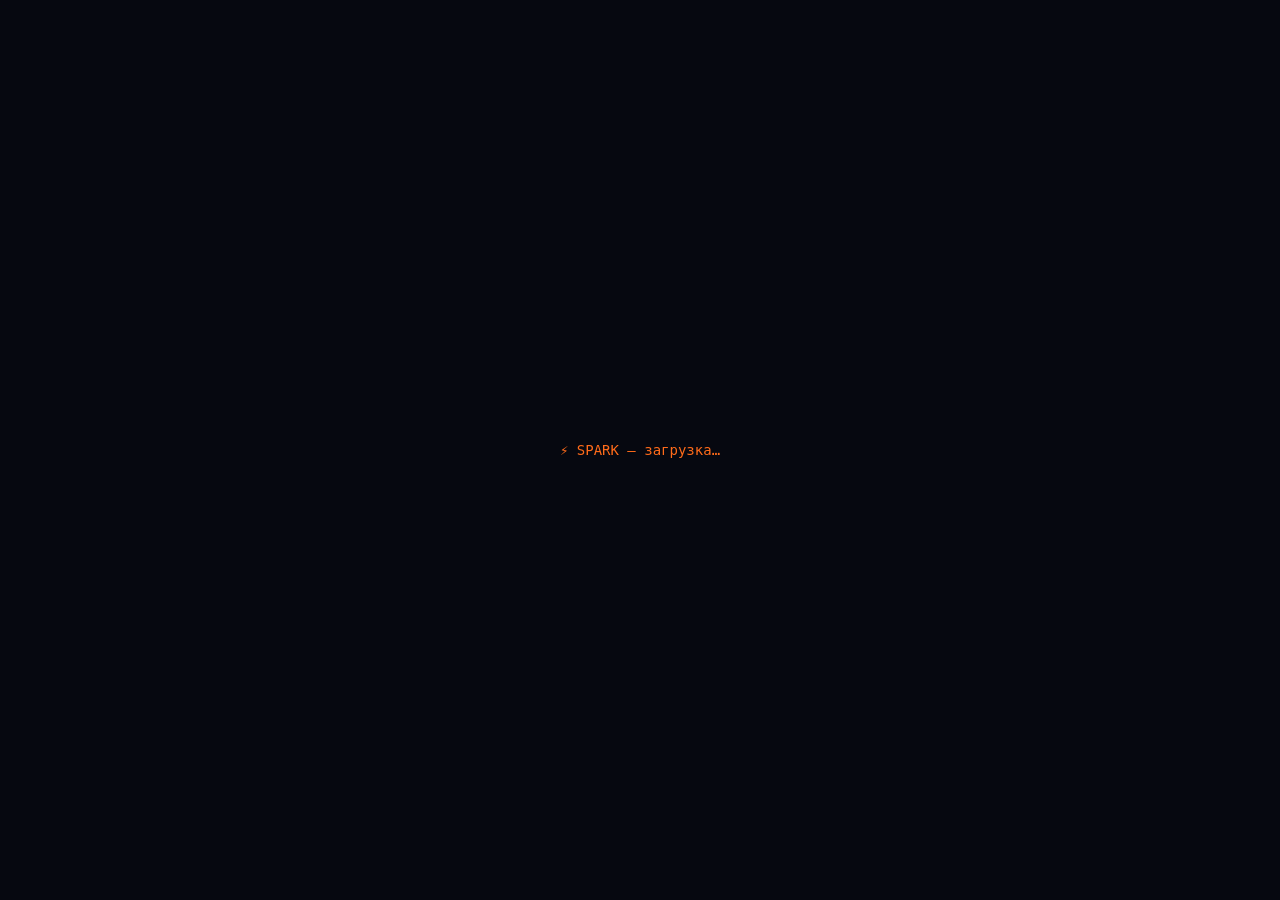
==== commit b8dc465b: "deploy: SPARK v3 singlefile — inline JS+CSS, no type=module Telegram WebView doesn't reliably suppor" ====
--- a/200.html
+++ b/200.html
@@ -15,8 +15,11 @@
   <style>
     #boot { position:fixed; inset:0; display:flex; align-items:center; justify-content:center; background:#060810; color:#ff6b1a; font-family:monospace; font-size:14px; z-index:99999; }
   </style>
-  <script type="module" crossorigin src="./assets/index-olE7V2bY.js"></script>
-  <link rel="stylesheet" crossorigin href="./assets/index-CzJoZqgl.css">
+  <script>(function(){var e=Array.isArray,t=Array.prototype.indexOf,n=Array.prototype.includes,r=Array.from,i=Object.defineProperty,a=Object.getOwnPropertyDescriptor,o=Object.getOwnPropertyDescriptors,s=Object.prototype,c=Array.prototype,l=Object.getPrototypeOf,u=Object.isExtensible,d=()=>{};function f(e){return e()}function p(e){for(var t=0;t<e.length;t++)e[t]()}function m(){var e,t;return{promise:new Promise((n,r)=>{e=n,t=r}),resolve:e,reject:t}}var h=1024,g=2048,_=4096,v=8192,y=16384,b=32768,x=1<<25,S=65536,C=1<<19,ee=1<<20,te=1<<25,ne=65536,re=1<<21,ie=1<<22,ae=1<<23,oe=Symbol(`$state`),se=Symbol(`attributes`),ce=Symbol(`class`),le=Symbol(`style`),ue=Symbol(`text`),de=new class extends Error{name=`StaleReactionError`;message="The reaction that called `getAbortSignal()` was re-run or destroyed"};globalThis.document?.contentType;function fe(){throw Error(`https://svelte.dev/e/async_derived_orphan`)}function pe(e,t,n){throw Error(`https://svelte.dev/e/each_key_duplicate`)}function me(e){throw Error(`https://svelte.dev/e/effect_in_teardown`)}function he(){throw Error(`https://svelte.dev/e/effect_in_unowned_derived`)}function ge(e){throw Error(`https://svelte.dev/e/effect_orphan`)}function _e(){throw Error(`https://svelte.dev/e/effect_update_depth_exceeded`)}function ve(){throw Error(`https://svelte.dev/e/state_descriptors_fixed`)}function ye(){throw Error(`https://svelte.dev/e/state_prototype_fixed`)}function be(){throw Error(`https://svelte.dev/e/state_unsafe_mutation`)}function xe(){throw Error(`https://svelte.dev/e/svelte_boundary_reset_onerror`)}var Se={},w=Symbol(`uninitialized`);function Ce(){console.warn(`https://svelte.dev/e/derived_inert`)}function we(e){console.warn(`https://svelte.dev/e/hydration_mismatch`)}function Te(){console.warn(`https://svelte.dev/e/svelte_boundary_reset_noop`)}var T=!1;function Ee(e){T=e}var E;function D(e){if(e===null)throw we(),Se;return E=e}function De(){return D(Yt(E))}function O(e){if(T){if(Yt(E)!==null)throw we(),Se;E=e}}function Oe(e=1){if(T){for(var t=e,n=E;t--;)n=Yt(n);E=n}}function ke(e=!0){for(var t=0,n=E;;){if(n.nodeType===8){var r=n.data;if(r===`]`){if(t===0)return n;--t}else(r===`[`||r===`[!`||r[0]===`[`&&!isNaN(Number(r.slice(1))))&&(t+=1)}var i=Yt(n);e&&n.remove(),n=i}}function Ae(e){if(!e||e.nodeType!==8)throw we(),Se;return e.data}function je(e){return e===this.v}function Me(e,t){return e==e?e!==t||typeof e==`object`&&!!e||typeof e==`function`:t==t}function Ne(e){return!Me(e,this.v)}var Pe=!1;function Fe(){Pe=!0}var k=null;function Ie(e){k=e}function Le(e,t=!1,n){k={p:k,i:!1,c:null,e:null,s:e,x:null,r:V,l:Pe&&!t?{s:null,u:null,$:[]}:null}}function Re(e){var t=k,n=t.e;if(n!==null){t.e=null;for(var r of n)ln(r)}return e!==void 0&&(t.x=e),t.i=!0,k=t.p,e??{}}function ze(){return!Pe||k!==null&&k.l===null}var Be=[];function Ve(){var e=Be;Be=[],p(e)}function He(e){if(Be.length===0&&!gt){var t=Be;queueMicrotask(()=>{t===Be&&Ve()})}Be.push(e)}function Ue(e){var t=V;if(t===null)return R.f|=ae,e;if(!(t.f&32768)&&!(t.f&4))throw e;We(e,t)}function We(e,t){if(!(t!==null&&t.f&16384)){for(;t!==null;){if(t.f&128){if(!(t.f&32768))throw e;try{t.b.error(e);return}catch(t){e=t}}t=t.parent}throw e}}var Ge=~(g|_|h);function A(e,t){e.f=e.f&Ge|t}function Ke(e){e.f&512||e.deps===null?A(e,h):A(e,_)}function qe(e){if(e!==null)for(let t of e)!(t.f&2)||!(t.f&65536)||(t.f^=ne,qe(t.deps))}function Je(e,t,n){e.f&2048?t.add(e):e.f&4096&&n.add(e),qe(e.deps),A(e,h)}function Ye(e){let t=0,n=Pt(0),r;return()=>{on()&&(G(n),pn(()=>(t===0&&(r=qn(()=>e(()=>Bt(n)))),t+=1,()=>{He(()=>{--t,t===0&&(r?.(),r=void 0,Bt(n))})})))}}var Xe=S|C;function Ze(e,t,n,r){new Qe(e,t,n,r)}var Qe=class{parent;is_pending=!1;transform_error;#e;#t=T?E:null;#n;#r;#i;#a=null;#o=null;#s=null;#c=null;#l=0;#u=0;#d=!1;#f=new Set;#p=new Set;#m=null;#h=Ye(()=>(this.#m=Pt(this.#l),()=>{this.#m=null}));constructor(e,t,n,r){this.#e=e,this.#n=t,this.#r=e=>{var t=V;t.b=this,t.f|=128,n(e)},this.parent=V.b,this.transform_error=r??this.parent?.transform_error??(e=>e),this.#i=hn(()=>{if(T){let e=this.#t;De();let t=e.data===`[!`;if(e.data.startsWith(`[?`)){let t=JSON.parse(e.data.slice(2));this.#_(t)}else t?this.#v():this.#g()}else this.#y()},Xe),T&&(this.#e=E)}#g(){try{this.#a=I(()=>this.#r(this.#e))}catch(e){this.error(e)}}#_(e){let t=this.#n.failed;t&&(this.#s=I(()=>{t(this.#e,()=>e,()=>()=>{})}))}#v(){let e=this.#n.pending;e&&(this.is_pending=!0,this.#o=I(()=>e(this.#e)),He(()=>{var e=this.#c=document.createDocumentFragment(),t=N();e.append(t),this.#a=this.#x(()=>I(()=>this.#r(t))),this.#u===0&&(this.#e.before(e),this.#c=null,xn(this.#o,()=>{this.#o=null}),this.#b(M))}))}#y(){try{if(this.is_pending=this.has_pending_snippet(),this.#u=0,this.#l=0,this.#a=I(()=>{this.#r(this.#e)}),this.#u>0){var e=this.#c=document.createDocumentFragment();Tn(this.#a,e);let t=this.#n.pending;this.#o=I(()=>t(this.#e))}else this.#b(M)}catch(e){this.error(e)}}#b(e){this.is_pending=!1,e.transfer_effects(this.#f,this.#p)}defer_effect(e){Je(e,this.#f,this.#p)}is_rendered(){return!this.is_pending&&(!this.parent||this.parent.is_rendered())}has_pending_snippet(){return!!this.#n.pending}#x(e){var t=V,n=R,r=k;An(this.#i),B(this.#i),Ie(this.#i.ctx);try{return St.ensure(),e()}catch(e){return Ue(e),null}finally{An(t),B(n),Ie(r)}}#S(e,t){if(!this.has_pending_snippet()){this.parent&&this.parent.#S(e,t);return}this.#u+=e,this.#u===0&&(this.#b(t),this.#o&&xn(this.#o,()=>{this.#o=null}),this.#c&&=(this.#e.before(this.#c),null))}update_pending_count(e,t){this.#S(e,t),this.#l+=e,!(!this.#m||this.#d)&&(this.#d=!0,He(()=>{this.#d=!1,this.#m&&Rt(this.#m,this.#l)}))}get_effect_pending(){return this.#h(),G(this.#m)}error(e){if(!this.#n.onerror&&!this.#n.failed)throw e;M?.is_fork?(this.#a&&M.skip_effect(this.#a),this.#o&&M.skip_effect(this.#o),this.#s&&M.skip_effect(this.#s),M.oncommit(()=>{this.#C(e)})):this.#C(e)}#C(e){this.#a&&=(L(this.#a),null),this.#o&&=(L(this.#o),null),this.#s&&=(L(this.#s),null),T&&(D(this.#t),Oe(),D(ke()));var t=this.#n.onerror;let n=this.#n.failed;var r=!1,i=!1;let a=()=>{if(r){Te();return}r=!0,i&&xe(),this.#s!==null&&xn(this.#s,()=>{this.#s=null}),this.#x(()=>{this.#y()})},o=e=>{try{i=!0,t?.(e,a),i=!1}catch(e){We(e,this.#i&&this.#i.parent)}n&&(this.#s=this.#x(()=>{try{return I(()=>{var t=V;t.b=this,t.f|=128,n(this.#e,()=>e,()=>a)})}catch(e){return We(e,this.#i.parent),null}}))};He(()=>{var t;try{t=this.transform_error(e)}catch(e){We(e,this.#i&&this.#i.parent);return}typeof t==`object`&&t&&typeof t.then==`function`?t.then(o,e=>We(e,this.#i&&this.#i.parent)):o(t)})}};function $e(e,t,n,r){let i=ze()?rt:ot;var a=e.filter(e=>!e.settled),o=t.map(i);if(n.length===0&&a.length===0){r(o);return}var s=V,c=et(),l=a.length===1?a[0].promise:a.length>1?Promise.all(a.map(e=>e.promise)):null;function u(e){if(!(s.f&16384)){c();try{r([...o,...e])}catch(e){We(e,s)}tt()}}var d=nt();if(n.length===0){l.then(()=>u([])).finally(d);return}function f(){Promise.all(n.map(e=>at(e))).then(u).catch(e=>We(e,s)).finally(d)}l?l.then(()=>{c(),f(),tt()}):f()}function et(){var e=V,t=R,n=k,r=M;return function(i=!0){An(e),B(t),Ie(n),i&&!(e.f&16384)&&(r?.activate(),r?.apply())}}function tt(e=!0){An(null),B(null),Ie(null),e&&M?.deactivate()}function nt(){var e=V,t=e.b,n=M,r=!!t?.is_rendered();return t?.update_pending_count(1,n),n.increment(r,e),()=>{t?.update_pending_count(-1,n),n.decrement(r,e)}}function rt(e){var t=2|g;return V!==null&&(V.f|=C),{ctx:k,deps:null,effects:null,equals:je,f:t,fn:e,reactions:null,rv:0,v:w,wv:0,parent:V,ac:null}}var it=Symbol(`obsolete`);function at(e,t,n){let r=V;r===null&&fe();var i=void 0,a=Pt(w),o=!R,s=new Set;return fn(()=>{var t=V,n=m();i=n.promise;try{Promise.resolve(e()).then(n.resolve,e=>{e!==de&&n.reject(e)}).finally(tt)}catch(e){n.reject(e),tt()}var c=M;if(o){if(t.f&32768)var l=nt();if(r.b?.is_rendered())c.async_deriveds.get(t)?.reject(it);else for(let e of s.values())e.reject(it);s.add(n),c.async_deriveds.set(t,n)}let u=(e,t=void 0)=>{l?.(),s.delete(n),t!==it&&(c.activate(),t?(a.f|=ae,Rt(a,t)):(a.f&8388608&&(a.f^=ae),Rt(a,e)),c.deactivate())};n.promise.then(u,e=>u(null,e||`unknown`))}),sn(()=>{for(let e of s)e.reject(it)}),new Promise(e=>{function t(n){function r(){n===i?e(a):t(i)}n.then(r,r)}t(i)})}function j(e){let t=rt(e);return Mn(t),t}function ot(e){let t=rt(e);return t.equals=Ne,t}function st(e){var t=e.effects;if(t!==null){e.effects=null;for(var n=0;n<t.length;n+=1)L(t[n])}}function ct(e){var t,n=V,r=e.parent;if(!On&&r!==null&&e.v!==w&&r.f&24576)return Ce(),e.v;An(r);try{e.f&=~ne,st(e),t=Vn(e)}finally{An(n)}return t}function lt(e){var t=ct(e);if(!e.equals(t)&&(e.wv=Rn(),(!M?.is_fork||e.deps===null)&&(M===null?e.v=t:(M.capture(e,t,!0),pt?.capture(e,t,!0)),e.deps===null))){A(e,h);return}On||(mt===null?Ke(e):(on()||M?.is_fork)&&mt.set(e,t))}function ut(e){if(e.effects!==null)for(let t of e.effects)(t.teardown||t.ac)&&(t.teardown?.(),t.ac?.abort(de),t.fn!==null&&(t.teardown=d),t.ac=null,Un(t,0),_n(t))}function dt(e){if(e.effects!==null)for(let t of e.effects)t.teardown&&t.fn!==null&&Wn(t)}var ft=null,M=null,pt=null,mt=null,ht=null,gt=!1,_t=!1,vt=null,yt=null,bt=0,xt=1,St=class e{id=xt++;#e=!1;linked=!0;#t=null;#n=null;async_deriveds=new Map;current=new Map;previous=new Map;#r=new Set;#i=new Set;#a=0;#o=new Map;#s=null;#c=[];#l=[];#u=new Set;#d=new Set;#f=new Map;#p=new Set;is_fork=!1;#m=!1;constructor(){ft===null?ft=this:(ft.#n=this,this.#t=ft),ft=this}#h(){if(this.is_fork)return!0;for(let n of this.#o.keys()){for(var e=n,t=!1;e.parent!==null;){if(this.#f.has(e)){t=!0;break}e=e.parent}if(!t)return!0}return!1}skip_effect(e){this.#f.has(e)||this.#f.set(e,{d:[],m:[]}),this.#p.delete(e)}unskip_effect(e,t=e=>this.schedule(e)){var n=this.#f.get(e);if(n){this.#f.delete(e);for(var r of n.d)A(r,g),t(r);for(r of n.m)A(r,_),t(r)}this.#p.add(e)}#g(){this.#e=!0,bt++>1e3&&(this.#x(),Ct());for(let e of this.#u)this.#d.delete(e),A(e,g),this.schedule(e);for(let e of this.#d)A(e,_),this.schedule(e);let t=this.#c;this.#c=[],this.apply();var n=vt=[],r=[],i=yt=[];for(let e of t)try{this.#_(e,n,r)}catch(t){throw At(e),this.#h()||this.discard(),t}if(M=null,i.length>0){var a=e.ensure();for(let e of i)a.schedule(e)}if(vt=null,yt=null,this.#h()){this.#b(r),this.#b(n);for(let[e,t]of this.#f)kt(e,t);i.length>0&&M.#g();return}let o=this.#v();if(o){this.#b(r),this.#b(n),o.#y(this);return}this.#u.clear(),this.#d.clear();for(let e of this.#r)e(this);this.#r.clear(),pt=this,Tt(r),Tt(n),pt=null,this.#s?.resolve();var s=M;if(this.#a===0&&(this.#c.length===0||s!==null)&&this.#x(),this.#c.length>0)if(s!==null){let e=s;e.#c.push(...this.#c.filter(t=>!e.#c.includes(t)))}else s=this;s!==null&&s.#g()}#_(e,t,n){e.f^=h;for(var r=e.first;r!==null;){var i=r.f,a=(i&96)!=0;if(!(a&&i&1024||i&8192||this.#f.has(r))&&r.fn!==null){a?r.f^=h:i&4?t.push(r):zn(r)&&(i&16&&this.#d.add(r),Wn(r));var o=r.first;if(o!==null){r=o;continue}}for(;r!==null;){var s=r.next;if(s!==null){r=s;break}r=r.parent}}}#v(){for(var e=this.#t;e!==null;){if(!e.is_fork){for(let[t,[,n]]of this.current)if(e.current.has(t)&&!n)return e}e=e.#t}return null}#y(e){for(let[t,n]of e.current)!this.previous.has(t)&&e.previous.has(t)&&this.previous.set(t,e.previous.get(t)),this.current.set(t,n);for(let[t,n]of e.async_deriveds){let e=this.async_deriveds.get(t);e&&n.promise.then(e.resolve).catch(e.reject)}e.async_deriveds.clear(),this.transfer_effects(e.#u,e.#d);let t=e=>{var n=e.reactions;if(n!==null)for(let e of n){var r=e.f;if(r&2)t(e);else{var i=e;r&4194320&&!this.async_deriveds.has(i)&&(this.#d.delete(i),A(i,g),this.schedule(i))}}};for(let e of this.current.keys())t(e);this.oncommit(()=>e.discard()),e.#x(),M=this,this.#g()}#b(e){for(var t=0;t<e.length;t+=1)Je(e[t],this.#u,this.#d)}capture(e,t,n=!1){e.v!==w&&!this.previous.has(e)&&this.previous.set(e,e.v),e.f&8388608||(this.current.set(e,[t,n]),mt?.set(e,t)),this.is_fork||(e.v=t)}activate(){M=this}deactivate(){M=null,mt=null}flush(){try{_t=!0,M=this,this.#g()}finally{bt=0,ht=null,vt=null,yt=null,_t=!1,M=null,mt=null,Mt.clear()}}discard(){for(let e of this.#i)e(this);this.#i.clear();for(let e of this.async_deriveds.values())e.reject(it);this.#x(),this.#s?.resolve()}register_created_effect(e){this.#l.push(e)}increment(e,t){if(this.#a+=1,e){let e=this.#o.get(t)??0;this.#o.set(t,e+1)}}decrement(e,t){if(--this.#a,e){let e=this.#o.get(t)??0;e===1?this.#o.delete(t):this.#o.set(t,e-1)}this.#m||(this.#m=!0,He(()=>{this.#m=!1,this.linked&&this.flush()}))}transfer_effects(e,t){for(let t of e)this.#u.add(t);for(let e of t)this.#d.add(e);e.clear(),t.clear()}oncommit(e){this.#r.add(e)}ondiscard(e){this.#i.add(e)}settled(){return(this.#s??=m()).promise}static ensure(){if(M===null){let t=M=new e;!_t&&He(()=>{t.#e||t.flush()})}return M}apply(){mt=null}schedule(e){if(ht=e,e.b?.is_pending&&e.f&16777228&&!(e.f&32768)){e.b.defer_effect(e);return}for(var t=e;t.parent!==null;){t=t.parent;var n=t.f;if(vt!==null&&t===V&&(R===null||!(R.f&2)))return;if(n&96){if(!(n&1024))return;t.f^=h}}this.#c.push(t)}#x(){if(this.linked){var e=this.#t,t=this.#n;e===null||(e.#n=t),t===null?ft=e:t.#t=e,this.linked=!1}}};function Ct(){try{_e()}catch(e){We(e,ht)}}var wt=null;function Tt(e){var t=e.length;if(t!==0){for(var n=0;n<t;){var r=e[n++];if(!(r.f&24576)&&zn(r)&&(wt=new Set,Wn(r),r.deps===null&&r.first===null&&r.nodes===null&&r.teardown===null&&r.ac===null&&bn(r),wt?.size>0)){Mt.clear();for(let e of wt){if(e.f&24576)continue;let t=[e],n=e.parent;for(;n!==null;)wt.has(n)&&(wt.delete(n),t.push(n)),n=n.parent;for(let e=t.length-1;e>=0;e--){let n=t[e];n.f&24576||Wn(n)}}wt.clear()}}wt=null}}function Et(e,t,n,r){if(!n.has(e)&&(n.add(e),e.reactions!==null))for(let i of e.reactions){let e=i.f;e&2?Et(i,t,n,r):e&4194320&&!(e&2048)&&Dt(i,t,r)&&(A(i,g),Ot(i))}}function Dt(e,t,r){let i=r.get(e);if(i!==void 0)return i;if(e.deps!==null)for(let i of e.deps){if(n.call(t,i))return!0;if(i.f&2&&Dt(i,t,r))return r.set(i,!0),!0}return r.set(e,!1),!1}function Ot(e){M.schedule(e)}function kt(e,t){if(!(e.f&32&&e.f&1024)){e.f&2048?t.d.push(e):e.f&4096&&t.m.push(e),A(e,h);for(var n=e.first;n!==null;)kt(n,t),n=n.next}}function At(e){A(e,h);for(var t=e.first;t!==null;)At(t),t=t.next}var jt=new Set,Mt=new Map,Nt=!1;function Pt(e,t){return{f:0,v:e,reactions:null,equals:je,rv:0,wv:0}}function Ft(e,t){let n=Pt(e,t);return Mn(n),n}function It(e,t=!1,n=!0){let r=Pt(e);return t||(r.equals=Ne),Pe&&n&&k!==null&&k.l!==null&&(k.l.s??=[]).push(r),r}function Lt(e,t,n=!1){return R!==null&&(!z||R.f&131072)&&ze()&&R.f&4325394&&(jn===null||!jn.has(e))&&be(),Rt(e,n?Ht(t):t,yt)}function Rt(e,t,n=null){if(!e.equals(t)){Mt.set(e,On?t:e.v);var r=St.ensure();if(r.capture(e,t),e.f&2){let t=e;e.f&2048&&ct(t),mt===null&&Ke(t)}e.wv=Rn(),Vt(e,g,n),ze()&&V!==null&&V.f&1024&&!(V.f&96)&&(W===null?Nn([e]):W.push(e)),!r.is_fork&&jt.size>0&&!Nt&&zt()}return t}function zt(){Nt=!1;for(let e of jt){e.f&1024&&A(e,_);let t;try{t=zn(e)}catch{t=!0}t&&Wn(e)}jt.clear()}function Bt(e){Lt(e,e.v+1)}function Vt(e,t,n){var r=e.reactions;if(r!==null)for(var i=ze(),a=r.length,o=0;o<a;o++){var s=r[o],c=s.f;if(!(!i&&s===V)){var l=(c&g)===0;if(l&&A(s,t),c&131072)jt.add(s);else if(c&2){var u=s;mt?.delete(u),c&65536||(c&512&&(V===null||!(V.f&2097152))&&(s.f|=ne),Vt(u,_,n))}else if(l){var d=s;c&16&&wt!==null&&wt.add(d),n===null?Ot(d):n.push(d)}}}}function Ht(t){if(typeof t!=`object`||!t||oe in t)return t;let n=l(t);if(n!==s&&n!==c)return t;var r=new Map,i=e(t),o=Ft(0),u=null,d=In,f=e=>{if(In===d)return e();var t=R,n=In;B(null),Ln(d);var r=e();return B(t),Ln(n),r};return i&&r.set(`length`,Ft(t.length,u)),new Proxy(t,{defineProperty(e,t,n){(!(`value`in n)||n.configurable===!1||n.enumerable===!1||n.writable===!1)&&ve();var i=r.get(t);return i===void 0?f(()=>{var e=Ft(n.value,u);return r.set(t,e),e}):Lt(i,n.value,!0),!0},deleteProperty(e,t){var n=r.get(t);if(n===void 0){if(t in e){let e=f(()=>Ft(w,u));r.set(t,e),Bt(o)}}else Lt(n,w),Bt(o);return!0},get(e,n,i){if(n===oe)return t;var o=r.get(n),s=n in e;if(o===void 0&&(!s||a(e,n)?.writable)&&(o=f(()=>Ft(Ht(s?e[n]:w),u)),r.set(n,o)),o!==void 0){var c=G(o);return c===w?void 0:c}return Reflect.get(e,n,i)},getOwnPropertyDescriptor(e,t){var n=Reflect.getOwnPropertyDescriptor(e,t);if(n&&`value`in n){var i=r.get(t);i&&(n.value=G(i))}else if(n===void 0){var a=r.get(t),o=a?.v;if(a!==void 0&&o!==w)return{enumerable:!0,configurable:!0,value:o,writable:!0}}return n},has(e,t){if(t===oe)return!0;var n=r.get(t),i=n!==void 0&&n.v!==w||Reflect.has(e,t);return(n!==void 0||V!==null&&(!i||a(e,t)?.writable))&&(n===void 0&&(n=f(()=>Ft(i?Ht(e[t]):w,u)),r.set(t,n)),G(n)===w)?!1:i},set(e,t,n,s){var c=r.get(t),l=t in e;if(i&&t===`length`)for(var d=n;d<c.v;d+=1){var p=r.get(d+``);p===void 0?d in e&&(p=f(()=>Ft(w,u)),r.set(d+``,p)):Lt(p,w)}if(c===void 0)(!l||a(e,t)?.writable)&&(c=f(()=>Ft(void 0,u)),Lt(c,Ht(n)),r.set(t,c));else{l=c.v!==w;var m=f(()=>Ht(n));Lt(c,m)}var h=Reflect.getOwnPropertyDescriptor(e,t);if(h?.set&&h.set.call(s,n),!l){if(i&&typeof t==`string`){var g=r.get(`length`),_=Number(t);Number.isInteger(_)&&_>=g.v&&Lt(g,_+1)}Bt(o)}return!0},ownKeys(e){G(o);var t=Reflect.ownKeys(e).filter(e=>{var t=r.get(e);return t===void 0||t.v!==w});for(var[n,i]of r)i.v!==w&&!(n in e)&&t.push(n);return t},setPrototypeOf(){ye()}})}var Ut,Wt,Gt,Kt;function qt(){if(Ut===void 0){Ut=window,Wt=/Firefox/.test(navigator.userAgent);var e=Element.prototype,t=Node.prototype,n=Text.prototype;Gt=a(t,`firstChild`).get,Kt=a(t,`nextSibling`).get,u(e)&&(e[ce]=void 0,e[se]=null,e[le]=void 0,e.__e=void 0),u(n)&&(n[ue]=void 0)}}function N(e=``){return document.createTextNode(e)}function Jt(e){return Gt.call(e)}function Yt(e){return Kt.call(e)}function P(e,t){if(!T)return Jt(e);var n=Jt(E);if(n===null)n=E.appendChild(N());else if(t&&n.nodeType!==3){var r=N();return n?.before(r),D(r),r}return t&&en(n),D(n),n}function Xt(e,t=!1){if(!T){var n=Jt(e);return n instanceof Comment&&n.data===``?Yt(n):n}if(t){if(E?.nodeType!==3){var r=N();return E?.before(r),D(r),r}en(E)}return E}function F(e,t=1,n=!1){let r=T?E:e;for(var i;t--;)i=r,r=Yt(r);if(!T)return r;if(n){if(r?.nodeType!==3){var a=N();return r===null?i?.after(a):r.before(a),D(a),a}en(r)}return D(r),r}function Zt(e){e.textContent=``}function Qt(){return!1}function $t(e,t,n){return t==null||t===`http://www.w3.org/1999/xhtml`?n?document.createElement(e,{is:n}):document.createElement(e):n?document.createElementNS(t,e,{is:n}):document.createElementNS(t,e)}function en(e){if(e.nodeValue.length<65536)return;let t=e.nextSibling;for(;t!==null&&t.nodeType===3;)t.remove(),e.nodeValue+=t.nodeValue,t=e.nextSibling}function tn(e){var t=R,n=V;B(null),An(null);try{return e()}finally{B(t),An(n)}}function nn(e){V===null&&(R===null&&ge(e),he()),On&&me(e)}function rn(e,t){var n=t.last;n===null?t.last=t.first=e:(n.next=e,e.prev=n,t.last=e)}function an(e,t){var n=V;n!==null&&n.f&8192&&(e|=v);var r={ctx:k,deps:null,nodes:null,f:e|g|512,first:null,fn:t,last:null,next:null,parent:n,b:n&&n.b,prev:null,teardown:null,wv:0,ac:null};M?.register_created_effect(r);var i=r;if(e&4)vt===null?St.ensure().schedule(r):vt.push(r);else if(t!==null){try{Wn(r)}catch(e){throw L(r),e}i.deps===null&&i.teardown===null&&i.nodes===null&&i.first===i.last&&!(i.f&524288)&&(i=i.first,e&16&&e&65536&&i!==null&&(i.f|=S))}if(i!==null&&(i.parent=n,n!==null&&rn(i,n),R!==null&&R.f&2&&!(e&64))){var a=R;(a.effects??=[]).push(i)}return r}function on(){return R!==null&&!z}function sn(e){let t=an(8,null);return A(t,h),t.teardown=e,t}function cn(e){nn(`$effect`);var t=V.f;if(!R&&t&32&&k!==null&&!k.i){var n=k;(n.e??=[]).push(e)}else return ln(e)}function ln(e){return an(4|ee,e)}function un(e){return nn(`$effect.pre`),an(8|ee,e)}function dn(e){St.ensure();let t=an(64|C,e);return(e={})=>new Promise(n=>{e.outro?xn(t,()=>{L(t),n(void 0)}):(L(t),n(void 0))})}function fn(e){return an(ie|C,e)}function pn(e,t=0){return an(8|t,e)}function mn(e,t=[],n=[],r=[]){$e(r,t,n,t=>{an(8,()=>{e(...t.map(G))})})}function hn(e,t=0){return an(16|t,e)}function I(e){return an(32|C,e)}function gn(e){var t=e.teardown;if(t!==null){let e=On,n=R;kn(!0),B(null);try{t.call(null)}finally{kn(e),B(n)}}}function _n(e,t=!1){var n=e.first;for(e.first=e.last=null;n!==null;){let e=n.ac;e!==null&&tn(()=>{e.abort(de)});var r=n.next;n.f&64?n.parent=null:L(n,t),n=r}}function vn(e){for(var t=e.first;t!==null;){var n=t.next;t.f&32||L(t),t=n}}function L(e,t=!0){var n=!1;(t||e.f&262144)&&e.nodes!==null&&e.nodes.end!==null&&(yn(e.nodes.start,e.nodes.end),n=!0),e.f|=x,_n(e,t&&!n),Un(e,0);var r=e.nodes&&e.nodes.t;if(r!==null)for(let e of r)e.stop();gn(e),e.f^=x,e.f|=y;var i=e.parent;i!==null&&i.first!==null&&bn(e),e.next=e.prev=e.teardown=e.ctx=e.deps=e.fn=e.nodes=e.ac=e.b=null}function yn(e,t){for(;e!==null;){var n=e===t?null:Yt(e);e.remove(),e=n}}function bn(e){var t=e.parent,n=e.prev,r=e.next;n!==null&&(n.next=r),r!==null&&(r.prev=n),t!==null&&(t.first===e&&(t.first=r),t.last===e&&(t.last=n))}function xn(e,t,n=!0){var r=[];Sn(e,r,!0);var i=()=>{n&&L(e),t&&t()},a=r.length;if(a>0){var o=()=>--a||i();for(var s of r)s.out(o)}else i()}function Sn(e,t,n){if(!(e.f&8192)){e.f^=v;var r=e.nodes&&e.nodes.t;if(r!==null)for(let e of r)(e.is_global||n)&&t.push(e);for(var i=e.first;i!==null;){var a=i.next;if(!(i.f&64)){var o=(i.f&65536)!=0||(i.f&32)!=0&&(e.f&16)!=0;Sn(i,t,o?n:!1)}i=a}}}function Cn(e){wn(e,!0)}function wn(e,t){if(e.f&8192){e.f^=v,e.f&1024||(A(e,g),St.ensure().schedule(e));for(var n=e.first;n!==null;){var r=n.next,i=(n.f&65536)!=0||(n.f&32)!=0;wn(n,i?t:!1),n=r}var a=e.nodes&&e.nodes.t;if(a!==null)for(let e of a)(e.is_global||t)&&e.in()}}function Tn(e,t){if(e.nodes)for(var n=e.nodes.start,r=e.nodes.end;n!==null;){var i=n===r?null:Yt(n);t.append(n),n=i}}var En=null,Dn=!1,On=!1;function kn(e){On=e}var R=null,z=!1;function B(e){R=e}var V=null;function An(e){V=e}var jn=null;function Mn(e){R!==null&&(jn??=new Set).add(e)}var H=null,U=0,W=null;function Nn(e){W=e}var Pn=1,Fn=0,In=Fn;function Ln(e){In=e}function Rn(){return++Pn}function zn(e){var t=e.f;if(t&2048)return!0;if(t&2&&(e.f&=~ne),t&4096){for(var n=e.deps,r=n.length,i=0;i<r;i++){var a=n[i];if(zn(a)&&lt(a),a.wv>e.wv)return!0}t&512&&mt===null&&A(e,h)}return!1}function Bn(e,t,n=!0){var r=e.reactions;if(r!==null&&!(jn!==null&&jn.has(e)))for(var i=0;i<r.length;i++){var a=r[i];a.f&2?Bn(a,t,!1):t===a&&(n?A(a,g):a.f&1024&&A(a,_),Ot(a))}}function Vn(e){var t=H,n=U,r=W,i=R,a=jn,o=k,s=z,c=In,l=e.f;H=null,U=0,W=null,R=l&96?null:e,jn=null,Ie(e.ctx),z=!1,In=++Fn,e.ac!==null&&(tn(()=>{e.ac.abort(de)}),e.ac=null);try{e.f|=re;var u=e.fn,d=u();e.f|=b;var f=e.deps,p=M?.is_fork;if(H!==null){var m;if(p||Un(e,U),f!==null&&U>0)for(f.length=U+H.length,m=0;m<H.length;m++)f[U+m]=H[m];else e.deps=f=H;if(on()&&e.f&512)for(m=U;m<f.length;m++)(f[m].reactions??=[]).push(e)}else!p&&f!==null&&U<f.length&&(Un(e,U),f.length=U);if(ze()&&W!==null&&!z&&f!==null&&!(e.f&6146))for(m=0;m<W.length;m++)Bn(W[m],e);if(i!==null&&i!==e){if(Fn++,i.deps!==null)for(let e=0;e<n;e+=1)i.deps[e].rv=Fn;if(t!==null)for(let e of t)e.rv=Fn;W!==null&&(r===null?r=W:r.push(...W))}return e.f&8388608&&(e.f^=ae),d}catch(e){return Ue(e)}finally{e.f^=re,H=t,U=n,W=r,R=i,jn=a,Ie(o),z=s,In=c}}function Hn(e,r){let i=r.reactions;if(i!==null){var a=t.call(i,e);if(a!==-1){var o=i.length-1;o===0?i=r.reactions=null:(i[a]=i[o],i.pop())}}if(i===null&&r.f&2&&(H===null||!n.call(H,r))){var s=r;s.f&512&&(s.f^=512,s.f&=~ne),s.v!==w&&Ke(s),ut(s),Un(s,0)}}function Un(e,t){var n=e.deps;if(n!==null)for(var r=t;r<n.length;r++)Hn(e,n[r])}function Wn(e){var t=e.f;if(!(t&16384)){A(e,h);var n=V,r=Dn;V=e,Dn=!0;try{t&16777232?vn(e):_n(e),gn(e);var i=Vn(e);e.teardown=typeof i==`function`?i:null,e.wv=Pn}finally{Dn=r,V=n}}}function G(e){var t=(e.f&2)!=0;if(En?.add(e),R!==null&&!z&&!(V!==null&&V.f&16384)&&(jn===null||!jn.has(e))){var r=R.deps;if(R.f&2097152)e.rv<Fn&&(e.rv=Fn,H===null&&r!==null&&r[U]===e?U++:H===null?H=[e]:H.push(e));else{R.deps??=[],n.call(R.deps,e)||R.deps.push(e);var i=e.reactions;i===null?e.reactions=[R]:n.call(i,R)||i.push(R)}}if(On&&Mt.has(e))return Mt.get(e);if(t){var a=e;if(On){var o=a.v;return(!(a.f&1024)&&a.reactions!==null||Kn(a))&&(o=ct(a)),Mt.set(a,o),o}var s=(a.f&512)==0&&!z&&R!==null&&(Dn||(R.f&512)!=0),c=(a.f&b)===0;zn(a)&&(s&&(a.f|=512),lt(a)),s&&!c&&(dt(a),Gn(a))}if(mt?.has(e))return mt.get(e);if(e.f&8388608)throw e.v;return e.v}function Gn(e){if(e.f|=512,e.deps!==null)for(let t of e.deps)(t.reactions??=[]).push(e),t.f&2&&!(t.f&512)&&(dt(t),Gn(t))}function Kn(e){if(e.v===w)return!0;if(e.deps===null)return!1;for(let t of e.deps)if(Mt.has(t)||t.f&2&&Kn(t))return!0;return!1}function qn(e){var t=z;try{return z=!0,e()}finally{z=t}}function Jn(e){if(!(typeof e!=`object`||!e||e instanceof EventTarget)){if(oe in e)Yn(e);else if(!Array.isArray(e))for(let t in e){let n=e[t];typeof n==`object`&&n&&oe in n&&Yn(n)}}}function Yn(e,t=new Set){if(typeof e==`object`&&e&&!(e instanceof EventTarget)&&!t.has(e)){t.add(e),e instanceof Date&&e.getTime();for(let n in e)try{Yn(e[n],t)}catch{}let n=l(e);if(n!==Object.prototype&&n!==Array.prototype&&n!==Map.prototype&&n!==Set.prototype&&n!==Date.prototype){let t=o(n);for(let n in t){let r=t[n].get;if(r)try{r.call(e)}catch{}}}}}[...`allowfullscreen.async.autofocus.autoplay.checked.controls.default.disabled.formnovalidate.indeterminate.inert.ismap.loop.multiple.muted.nomodule.novalidate.open.playsinline.readonly.required.reversed.seamless.selected.webkitdirectory.defer.disablepictureinpicture.disableremoteplayback`.split(`.`)];var Xn=[`touchstart`,`touchmove`];function Zn(e){return Xn.includes(e)}var Qn=Symbol(`events`),$n=new Set,er=new Set;function tr(e,t,n){(t[Qn]??={})[e]=n}function nr(e){for(var t=0;t<e.length;t++)$n.add(e[t]);for(var n of er)n(e)}var rr=null;function ir(e){var t=this,n=t.ownerDocument,r=e.type,a=e.composedPath?.()||[],o=a[0]||e.target;rr=e;var s=0,c=rr===e&&e[Qn];if(c){var l=a.indexOf(c);if(l!==-1&&(t===document||t===window)){e[Qn]=t;return}var u=a.indexOf(t);if(u===-1)return;l<=u&&(s=l)}if(o=a[s]||e.target,o!==t){i(e,`currentTarget`,{configurable:!0,get(){return o||n}});var d=R,f=V;B(null),An(null);try{for(var p,m=[];o!==null&&o!==t;){try{var h=o[Qn]?.[r];h!=null&&(!o.disabled||e.target===o)&&h.call(o,e)}catch(e){p?m.push(e):p=e}if(e.cancelBubble)break;s++,o=s<a.length?a[s]:null}if(p){for(let e of m)queueMicrotask(()=>{throw e});throw p}}finally{e[Qn]=t,delete e.currentTarget,B(d),An(f)}}}var ar=globalThis?.window?.trustedTypes&&globalThis.window.trustedTypes.createPolicy(`svelte-trusted-html`,{createHTML:e=>e});function or(e){return ar?.createHTML(e)??e}function sr(e){var t=$t(`template`);return t.innerHTML=or(e.replaceAll(`<!>`,`\x3C!---->`)),t.content}function cr(e,t){var n=V;n.nodes===null&&(n.nodes={start:e,end:t,a:null,t:null})}function lr(e,t){var n=(t&1)!=0,r=(t&2)!=0,i,a=!e.startsWith(`<!>`);return()=>{if(T)return cr(E,null),E;i===void 0&&(i=sr(a?e:`<!>`+e),n||(i=Jt(i)));var t=r||Wt?document.importNode(i,!0):i.cloneNode(!0);if(n){var o=Jt(t),s=t.lastChild;cr(o,s)}else cr(t,t);return t}}function ur(e=``){if(!T){var t=N(e+``);return cr(t,t),t}var n=E;return n.nodeType===3?en(n):(n.before(n=N()),D(n)),cr(n,n),n}function K(e,t){if(T){var n=V;(!(n.f&32768)||n.nodes.end===null)&&(n.nodes.end=E),De();return}e!==null&&e.before(t)}function q(e,t){var n=t==null?``:typeof t==`object`?`${t}`:t;n!==(e[ue]??=e.nodeValue)&&(e[ue]=n,e.nodeValue=`${n}`)}function dr(e,t){return pr(e,t)}var fr=new Map;function pr(e,{target:t,anchor:n,props:i={},events:a,context:o,intro:s=!0,transformError:c}){qt();var l=void 0,u=dn(()=>{var s=n??t.appendChild(N());Ze(s,{pending:()=>{}},t=>{Le({});var n=k;if(o&&(n.c=o),a&&(i.$$events=a),T&&cr(t,null),l=e(t,i)||{},T&&(V.nodes.end=E,E===null||E.nodeType!==8||E.data!==`]`))throw we(),Se;Re()},c);var u=new Set,d=e=>{for(var n=0;n<e.length;n++){var r=e[n];if(!u.has(r)){u.add(r);var i=Zn(r);for(let e of[t,document]){var a=fr.get(e);a===void 0&&(a=new Map,fr.set(e,a));var o=a.get(r);o===void 0?(e.addEventListener(r,ir,{passive:i}),a.set(r,1)):a.set(r,o+1)}}}};return d(r($n)),er.add(d),()=>{for(var e of u)for(let n of[t,document]){var r=fr.get(n),i=r.get(e);--i==0?(n.removeEventListener(e,ir),r.delete(e),r.size===0&&fr.delete(n)):r.set(e,i)}er.delete(d),s!==n&&s.parentNode?.removeChild(s)}});return mr.set(l,u),l}var mr=new WeakMap,hr=class{anchor;#e=new Map;#t=new Map;#n=new Map;#r=new Set;#i=!0;constructor(e,t=!0){this.anchor=e,this.#i=t}#a=e=>{if(this.#e.has(e)){var t=this.#e.get(e),n=this.#t.get(t);if(n)Cn(n),this.#r.delete(t);else{var r=this.#n.get(t);r&&(Cn(r.effect),this.#t.set(t,r.effect),this.#n.delete(t),r.fragment.lastChild.remove(),this.anchor.before(r.fragment),n=r.effect)}for(let[t,n]of this.#e){if(this.#e.delete(t),t===e)break;let r=this.#n.get(n);r&&(L(r.effect),this.#n.delete(n))}for(let[e,r]of this.#t){if(e===t||this.#r.has(e))continue;let i=()=>{if(Array.from(this.#e.values()).includes(e)){var t=document.createDocumentFragment();Tn(r,t),t.append(N()),this.#n.set(e,{effect:r,fragment:t})}else L(r);this.#r.delete(e),this.#t.delete(e)};this.#i||!n?(this.#r.add(e),xn(r,i,!1)):i()}}};#o=e=>{this.#e.delete(e);let t=Array.from(this.#e.values());for(let[e,n]of this.#n)t.includes(e)||(L(n.effect),this.#n.delete(e))};ensure(e,t){var n=M,r=Qt();if(t&&!this.#t.has(e)&&!this.#n.has(e))if(r){var i=document.createDocumentFragment(),a=N();i.append(a),this.#n.set(e,{effect:I(()=>t(a)),fragment:i})}else this.#t.set(e,I(()=>t(this.anchor)));if(this.#e.set(n,e),r){for(let[t,r]of this.#t)t===e?n.unskip_effect(r):n.skip_effect(r);for(let[t,r]of this.#n)t===e?n.unskip_effect(r.effect):n.skip_effect(r.effect);n.oncommit(this.#a),n.ondiscard(this.#o)}else T&&(this.anchor=E),this.#a(n)}};function gr(e,t,n=!1){var r;T&&(r=E,De());var i=new hr(e),a=n?S:0;function o(e,t){if(T){var n=Ae(r);if(e!==parseInt(n.substring(1))){var a=ke();D(a),i.anchor=a,Ee(!1),i.ensure(e,t),Ee(!0);return}}i.ensure(e,t)}hn(()=>{var e=!1;t((t,n=0)=>{e=!0,o(n,t)}),e||o(-1,null)},a)}function _r(e,t,n){for(var i=[],a=t.length,o,s=t.length,c=0;c<a;c++){let n=t[c];xn(n,()=>{if(o){if(o.pending.delete(n),o.done.add(n),o.pending.size===0){var t=e.outrogroups;vr(e,r(o.done)),t.delete(o),t.size===0&&(e.outrogroups=null)}}else--s},!1)}if(s===0){var l=i.length===0&&n!==null;if(l){var u=n,d=u.parentNode;Zt(d),d.append(u),e.items.clear()}vr(e,t,!l)}else o={pending:new Set(t),done:new Set},(e.outrogroups??=new Set).add(o)}function vr(e,t,n=!0){var r;if(e.pending.size>0){r=new Set;for(let t of e.pending.values())for(let n of t)r.add(e.items.get(n).e)}for(var i=0;i<t.length;i++){var a=t[i];r?.has(a)?(a.f|=te,Tn(a,document.createDocumentFragment())):L(t[i],n)}}var yr;function br(t,n,i,a,o,s=null){var c=t,l=new Map;if(n&4){var u=t;c=T?D(Jt(u)):u.appendChild(N())}T&&De();var d=null,f=ot(()=>{var t=i();return e(t)?t:t==null?[]:r(t)}),p,m=new Map,h=!0;function g(e){v.effect.f&16384||(v.pending.delete(e),v.fallback=d,Sr(v,p,c,n,a),d!==null&&(p.length===0?d.f&33554432?(d.f^=te,wr(d,null,c)):Cn(d):xn(d,()=>{d=null})))}function _(e){v.pending.delete(e)}var v={effect:hn(()=>{p=G(f);var e=p.length;let t=!1;T&&Ae(c)===`[!`!=(e===0)&&(c=ke(),D(c),Ee(!1),t=!0);for(var r=new Set,u=M,v=Qt(),y=0;y<e;y+=1){T&&E.nodeType===8&&E.data===`]`&&(c=E,t=!0,Ee(!1));var b=p[y],x=a(b,y),S=h?null:l.get(x);S?(S.v&&Rt(S.v,b),S.i&&Rt(S.i,y),v&&u.unskip_effect(S.e)):(S=Cr(l,h?c:yr??=N(),b,x,y,o,n,i),h||(S.e.f|=te),l.set(x,S)),r.add(x)}if(e===0&&s&&!d&&(h?d=I(()=>s(c)):(d=I(()=>s(yr??=N())),d.f|=te)),e>r.size&&pe(``,``,``),T&&e>0&&D(ke()),!h)if(m.set(u,r),v){for(let[e,t]of l)r.has(e)||u.skip_effect(t.e);u.oncommit(g),u.ondiscard(_)}else g(u);t&&Ee(!0),G(f)}),flags:n,items:l,pending:m,outrogroups:null,fallback:d};h=!1,T&&(c=E)}function xr(e){for(;e!==null&&!(e.f&32);)e=e.next;return e}function Sr(e,t,n,i,a){var o=(i&8)!=0,s=t.length,c=e.items,l=xr(e.effect.first),u,d=null,f,p=[],m=[],h,g,_,v;if(o)for(v=0;v<s;v+=1)h=t[v],g=a(h,v),_=c.get(g).e,_.f&33554432||(_.nodes?.a?.measure(),(f??=new Set).add(_));for(v=0;v<s;v+=1){if(h=t[v],g=a(h,v),_=c.get(g).e,e.outrogroups!==null)for(let t of e.outrogroups)t.pending.delete(_),t.done.delete(_);if(_.f&8192&&(Cn(_),o&&(_.nodes?.a?.unfix(),(f??=new Set).delete(_))),_.f&33554432)if(_.f^=te,_===l)wr(_,null,n);else{var y=d?d.next:l;_===e.effect.last&&(e.effect.last=_.prev),_.prev&&(_.prev.next=_.next),_.next&&(_.next.prev=_.prev),Tr(e,d,_),Tr(e,_,y),wr(_,y,n),d=_,p=[],m=[],l=xr(d.next);continue}if(_!==l){if(u!==void 0&&u.has(_)){if(p.length<m.length){var b=m[0],x;d=b.prev;var S=p[0],C=p[p.length-1];for(x=0;x<p.length;x+=1)wr(p[x],b,n);for(x=0;x<m.length;x+=1)u.delete(m[x]);Tr(e,S.prev,C.next),Tr(e,d,S),Tr(e,C,b),l=b,d=C,--v,p=[],m=[]}else u.delete(_),wr(_,l,n),Tr(e,_.prev,_.next),Tr(e,_,d===null?e.effect.first:d.next),Tr(e,d,_),d=_;continue}for(p=[],m=[];l!==null&&l!==_;)(u??=new Set).add(l),m.push(l),l=xr(l.next);if(l===null)continue}_.f&33554432||p.push(_),d=_,l=xr(_.next)}if(e.outrogroups!==null){for(let t of e.outrogroups)t.pending.size===0&&(vr(e,r(t.done)),e.outrogroups?.delete(t));e.outrogroups.size===0&&(e.outrogroups=null)}if(l!==null||u!==void 0){var ee=[];if(u!==void 0)for(_ of u)_.f&8192||ee.push(_);for(;l!==null;)!(l.f&8192)&&l!==e.fallback&&ee.push(l),l=xr(l.next);var ne=ee.length;if(ne>0){var re=i&4&&s===0?n:null;if(o){for(v=0;v<ne;v+=1)ee[v].nodes?.a?.measure();for(v=0;v<ne;v+=1)ee[v].nodes?.a?.fix()}_r(e,ee,re)}}o&&He(()=>{if(f!==void 0)for(_ of f)_.nodes?.a?.apply()})}function Cr(e,t,n,r,i,a,o,s){var c=o&1?o&16?Pt(n):It(n,!1,!1):null,l=o&2?Pt(i):null;return{v:c,i:l,e:I(()=>(a(t,c??n,l??i,s),()=>{e.delete(r)}))}}function wr(e,t,n){if(e.nodes)for(var r=e.nodes.start,i=e.nodes.end,a=t&&!(t.f&33554432)?t.nodes.start:n;r!==null;){var o=Yt(r);if(a.before(r),r===i)return;r=o}}function Tr(e,t,n){t===null?e.effect.first=n:t.next=n,n===null?e.effect.last=t:n.prev=t}function Er(e){var t,n,r=``;if(typeof e==`string`||typeof e==`number`)r+=e;else if(typeof e==`object`)if(Array.isArray(e)){var i=e.length;for(t=0;t<i;t++)e[t]&&(n=Er(e[t]))&&(r&&(r+=` `),r+=n)}else for(n in e)e[n]&&(r&&(r+=` `),r+=n);return r}function Dr(){for(var e,t,n=0,r=``,i=arguments.length;n<i;n++)(e=arguments[n])&&(t=Er(e))&&(r&&(r+=` `),r+=t);return r}function Or(e){return typeof e==`object`?Dr(e):e??``}var kr=[...` 	
+\r\f\xA0\v﻿`];function Ar(e,t,n){var r=e==null?``:``+e;if(t&&(r=r?r+` `+t:t),n){for(var i of Object.keys(n))if(n[i])r=r?r+` `+i:i;else if(r.length)for(var a=i.length,o=0;(o=r.indexOf(i,o))>=0;){var s=o+a;(o===0||kr.includes(r[o-1]))&&(s===r.length||kr.includes(r[s]))?r=(o===0?``:r.substring(0,o))+r.substring(s+1):o=s}}return r===``?null:r}function jr(e,t=!1){var n=t?` !important;`:`;`,r=``;for(var i of Object.keys(e)){var a=e[i];a!=null&&a!==``&&(r+=` `+i+`: `+a+n)}return r}function Mr(e){return e[0]!==`-`||e[1]!==`-`?e.toLowerCase():e}function Nr(e,t){if(t){var n=``,r,i;if(Array.isArray(t)?(r=t[0],i=t[1]):r=t,e){e=String(e).replaceAll(/\s*\/\*.*?\*\/\s*/g,``).trim();var a=!1,o=0,s=!1,c=[];r&&c.push(...Object.keys(r).map(Mr)),i&&c.push(...Object.keys(i).map(Mr));var l=0,u=-1;let t=e.length;for(var d=0;d<t;d++){var f=e[d];if(s?f===`/`&&e[d-1]===`*`&&(s=!1):a?a===f&&(a=!1):f===`/`&&e[d+1]===`*`?s=!0:f===`"`||f===`'`?a=f:f===`(`?o++:f===`)`&&o--,!s&&a===!1&&o===0){if(f===`:`&&u===-1)u=d;else if(f===`;`||d===t-1){if(u!==-1){var p=Mr(e.substring(l,u).trim());if(!c.includes(p)){f!==`;`&&d++;var m=e.substring(l,d).trim();n+=` `+m+`;`}}l=d+1,u=-1}}}}return r&&(n+=jr(r)),i&&(n+=jr(i,!0)),n=n.trim(),n===``?null:n}return e==null?null:String(e)}function Pr(e,t,n,r,i,a){var o=e[ce];if(T||o!==n||o===void 0){var s=Ar(n,r,a);(!T||s!==e.getAttribute(`class`))&&(s==null?e.removeAttribute(`class`):t?e.className=s:e.setAttribute(`class`,s)),e[ce]=n}else if(a&&i!==a)for(var c in a){var l=!!a[c];(i==null||l!==!!i[c])&&e.classList.toggle(c,l)}return a}function Fr(e,t={},n,r){for(var i in n){var a=n[i];t[i]!==a&&(n[i]==null?e.style.removeProperty(i):e.style.setProperty(i,a,r))}}function Ir(e,t,n,r){var i=e[le];if(T||i!==t){var a=Nr(t,r);(!T||a!==e.getAttribute(`style`))&&(a==null?e.removeAttribute(`style`):e.style.cssText=a),e[le]=t}else r&&(Array.isArray(r)?(Fr(e,n?.[0],r[0]),Fr(e,n?.[1],r[1],`important`)):Fr(e,n,r));return r}function Lr(e=!1){let t=k,n=t.l.u;if(!n)return;let r=()=>Jn(t.s);if(e){let e=0,n={},i=rt(()=>{let r=!1,i=t.s;for(let e in i)i[e]!==n[e]&&(n[e]=i[e],r=!0);return r&&e++,e});r=()=>G(i)}n.b.length&&un(()=>{Rr(t,r),p(n.b)}),cn(()=>{let e=qn(()=>n.m.map(f));return()=>{for(let t of e)typeof t==`function`&&t()}}),n.a.length&&cn(()=>{Rr(t,r),p(n.a)})}function Rr(e,t){if(e.l.s)for(let t of e.l.s)G(t);t()}function zr(){try{return window.Telegram?.WebApp??null}catch{return null}}var J=zr();function Br(){if(J){try{J.ready()}catch{}try{J.expand()}catch{}try{J.disableVerticalSwipes?.()}catch{}try{J.setHeaderColor?.(`#060810`)}catch{}try{J.setBackgroundColor?.(`#060810`)}catch{}}}function Vr(){if(J){try{if(typeof J.isVersionAtLeast==`function`&&!J.isVersionAtLeast(`8.0`))return}catch{return}try{if(J.isFullscreen)return}catch{}try{typeof J.requestFullscreen==`function`&&J.requestFullscreen()}catch{}}}function Hr(){document.documentElement.style.setProperty(`--tg-close-reserve`,`52px`),Ur()}function Ur(){let e=0;J&&J.viewportStableHeight&&(e=J.viewportStableHeight),e||=window.innerHeight,document.documentElement.style.setProperty(`--app-h`,`${e}px`)}function Wr(){if(J){document.body.classList.add(`tg-fullscreen`),Br(),Hr(),requestAnimationFrame(()=>{Br(),Vr(),Hr()}),setTimeout(()=>{Br(),Vr(),Hr()},400),setTimeout(()=>{Hr()},1200),setTimeout(()=>{try{J.expand()}catch{}},1500);try{J.onEvent(`viewportChanged`,Ur),J.onEvent(`fullscreenChanged`,Hr)}catch{}window.addEventListener(`resize`,Ur),window.addEventListener(`orientationchange`,()=>setTimeout(Ur,300))}}function Gr(e=`medium`){if(J?.HapticFeedback)try{e===`error`||e===`success`||e===`warning`?J.HapticFeedback.notificationOccurred(e):e===`select`?J.HapticFeedback.selectionChanged():J.HapticFeedback.impactOccurred(e)}catch{}}typeof window<`u`&&((window.__svelte??={}).v??=new Set).add(`5`),Fe();var Kr=.95,qr=.05,Jr=18e-5,Yr=.01,Xr=1e3,Zr=[10,50,100,250,500],Qr=`hotwire_v1`,$r=1400,ei=4200,ti=[`volta`,`jolt_`,`ohm.eye`,`surge_07`,`arc.dx`,`kil0watt`,`rez.in`,`static_x`,`fusebox`,`live_w1re`,`megawatt`,`ground.z`],ni={timid:[1.12,1.42],balanced:[1.28,1.72],degen:[1.55,2.1]},ri=.3,ii=e=>e[Math.floor(Math.random()*e.length)],ai=(e,t)=>Math.floor(e+Math.random()*(t-e+1));function oi(e){return Jr*(1+(e-1)*Yr)}function si(){return{balance:Xr,wins:0,losses:0,draws:0,streak:0,longestStreak:0,totalDuels:0,totalPL:0,history:[],clientSeed:`player-`+Math.random().toString(36).slice(2,8),nonce:0}}function ci(){let e=si();try{let t=localStorage.getItem(Qr);if(!t)return e;let n=JSON.parse(t);return n.v!==1||!n.s||typeof n.s!=`object`?e:{...e,...n.s}}catch{return e}}function li(e){try{localStorage.setItem(Qr,JSON.stringify({v:1,s:e}))}catch{}}var Y=Ht(ci());function ui(){li(Y)}var di=Ht({current:`intro`});function fi(e){di.current=e??`game`}var X=Ht({phase:`idle`,mode:`ai`,role:`solo`,m:1,B:2,holder:1,youPasses:0,oppPasses:0,stake:50,uiStake:50,rivalName:``,lockout:!1,lockoutEnd:0,seeds:null}),pi={persona:`balanced`,target:0,reactAt:0,blunder:!1};function mi(){return Math.floor(X.m*100)}var Z=Ht({net:0,playerFried:!1,heat:0,streak:0}),Q=Ht({active:!1,title:`Поиск соперника`,meta:``,seconds:0});function hi(e){e>Y.balance||(X.uiStake=e)}function gi(){return Zr.map(e=>({value:e,disabled:e>Y.balance,selected:e===X.uiStake}))}function _i(e){return Array.from(e).map(e=>e.toString(16).padStart(2,`0`)).join(``)}function vi(e){let t=new Uint8Array(e);return crypto.getRandomValues(t),_i(t)}async function yi(e){let t=new TextEncoder().encode(e),n=await crypto.subtle.digest(`SHA-256`,t);return _i(new Uint8Array(n))}async function bi(e,t){let n=await crypto.subtle.importKey(`raw`,new TextEncoder().encode(e),{name:`HMAC`,hash:`SHA-256`},!1,[`sign`]),r=await crypto.subtle.sign(`HMAC`,n,new TextEncoder().encode(t));return _i(new Uint8Array(r))}function xi(e){let t=2+Kr/(1-parseInt(e.slice(0,13),16)/2**52)-Kr;return(!isFinite(t)||t<2)&&(t=2),t=Math.min(t,100),Math.max(2,Math.round(t*100)/100)}var $=null,Si=null,Ci=.85;function wi(){$&&(Si||(Si=$.createGain(),Si.gain.value=Ci,Si.connect($.destination)))}function Ti(){if(!$){let e=window.AudioContext||window.webkitAudioContext;e&&($=new e)}wi(),$&&$.state===`suspended`&&$.resume()}function Ei(e,t,n=`sine`,r=.15,i){if(!$||!Si)return;let a=$.createOscillator(),o=$.createGain();a.type=n,a.frequency.setValueAtTime(e,$.currentTime),i!==void 0&&a.frequency.exponentialRampToValueAtTime(Math.max(1,i),$.currentTime+t/1e3),o.gain.setValueAtTime(r,$.currentTime),o.gain.exponentialRampToValueAtTime(8e-4,$.currentTime+t/1e3),a.connect(o).connect(Si),a.start(),a.stop($.currentTime+t/1e3+.02)}function Di(e,t,n,r){if(!$||!Si)return;let i=Math.floor($.sampleRate*e/1e3),a=$.createBuffer(1,i,$.sampleRate),o=a.getChannelData(0);for(let e=0;e<i;e++)o[e]=Math.random()*2-1;let s=$.createBufferSource();s.buffer=a;let c=$.createBiquadFilter();c.type=r,c.frequency.value=n;let l=$.createGain();l.gain.setValueAtTime(t,$.currentTime),l.gain.exponentialRampToValueAtTime(.001,$.currentTime+e/1e3),s.connect(c).connect(l).connect(Si),s.start()}function Oi(e){Ei(380+e*90,45,`square`,.1)}function ki(){Ei(900,90,`sawtooth`,.14,1600),Di(70,.08,3e3,`highpass`)}function Ai(){Ei(120,600,`sawtooth`,.2,28),Ei(180,500,`square`,.1,40),Di(700,.18,1400,`lowpass`),Di(200,.12,3200,`bandpass`)}function ji(){Ei(880,120,`sine`,.14),setTimeout(()=>Ei(1320,160,`sine`,.12),110)}function Mi(){Ei(300,320,`sawtooth`,.18,90)}function Ni(){let e=Math.random();return e<.48?`timid`:e<.88?`balanced`:`degen`}function Pi(e,t,n){if(e.blunder=Math.random()<ri,e.blunder){e.target=n+1,e.reactAt=performance.now()+ai(600,1800);return}let[r,i]=ni[e.persona],a=r+Math.random()*(i-r),o=n-.14-Math.random()*.18,s=t+.1+Math.random()*.12;e.target=Math.min(o,Math.max(a,s)),e.target<=t&&(e.target=t+.1+Math.random()*.25),e.reactAt=performance.now()+ai(520,1380)}var Fi=null,Ii=0;function Li(){Ii=performance.now(),Fi&&cancelAnimationFrame(Fi),Fi=requestAnimationFrame(Bi)}function Ri(){Fi&&=(cancelAnimationFrame(Fi),null)}function zi(e){X.lockout&&e>=X.lockoutEnd&&(X.lockout=!1)}function Bi(e){if(X.phase!==`running`)return;zi(e);let t=Math.min(50,e-Ii);Ii=e;let n=oi(X.m);if(X.m*=Math.exp(n*t),Math.random()<.04*X.m&&Oi(X.m),X.role===`solo`&&X.holder===2&&!X.lockout&&!pi.blunder&&X.m>=pi.target&&e>=pi.reactAt&&(X.oppPasses++,ki(),X.holder=1,Vi(),Pi(pi,X.m,X.B)),X.m>=X.B){X.m=X.B,Zi();return}Fi=requestAnimationFrame(Bi)}function Vi(){X.lockout=!0,X.lockoutEnd=performance.now()+500,Gr(`light`)}function Hi(){X.phase!==`running`||X.holder!==1||X.lockout||(X.youPasses++,ki(),Gr(`medium`),X.holder=2,Vi(),X.role===`solo`&&Pi(pi,X.m,X.B))}function Ui(e){return Number.isInteger(e)?String(e):e.toFixed(2)}function Wi(e){return Number.isInteger(e)?String(e):e.toFixed(2)}var Gi=null;async function Ki(){if(Y.balance<X.stake)return;Ti(),Y.nonce++;let e=vi(18),t=await yi(e),n=xi(await bi(e,`${Y.clientSeed}:${Y.nonce}`));X.seeds={serverSeed:e,commit:t,clientSeed:Y.clientSeed,nonce:Y.nonce,B:n},ui(),X.m=1,X.youPasses=0,X.oppPasses=0,X.B=n,X.holder=Math.random()>.5?1:2,X.role===`solo`&&(pi.persona=Ni(),(!X.rivalName||X.rivalName===`Rival`)&&(X.rivalName=ii(ti))),X.role===`solo`&&X.holder===2&&Pi(pi,X.m,n),await qi(),Xi()}async function qi(){Gi=document.getElementById(`countdown`);for(let e=3;e>0;e--)Ji(String(e),`приготовься`),await $i(700);Ji(`GO`,`держи мяч`),await $i(450),Yi()}function Ji(e,t){if(Gi||=document.getElementById(`countdown`),!Gi)return;Gi.classList.add(`on`);let n=Gi.querySelector(`.cd-num`),r=Gi.querySelector(`.cd-sub`);n&&(n.textContent=e,n.className=`cd-num`+(e===`GO`?` go`:``)),r&&(r.textContent=t)}function Yi(){Gi?.classList.remove(`on`)}function Xi(){Y.balance<X.stake||(Y.balance-=X.stake,ui(),X.phase=`running`,X.m=1,Gr(`light`),Vi(),Li())}function Zi(){X.phase!==`resolving`&&(X.phase=`resolving`,Gr(X.holder===1?`error`:`success`),Ai(),Ri(),setTimeout(Qi,1500))}function Qi(){if(X.phase!==`resolving`)return;let e=X.holder===1,t=X.stake*2*(1-qr),n;e?(n=-X.stake,Y.losses++,Y.streak=0,Y.totalPL-=X.stake):(Y.balance+=t,n=t-X.stake,Y.wins++,Y.streak++,Y.totalPL+=n,Y.streak>Y.longestStreak&&(Y.longestStreak=Y.streak)),Y.totalDuels++,Y.history.unshift({t:Date.now(),stake:X.stake,res:+!e,net:n,opp:X.rivalName,b:X.B}),Y.history.length>12&&(Y.history.length=12),ui(),n>0?ji():n<0&&Mi(),Z.net=n,Z.playerFried=e,Z.heat=Math.floor(X.B*100),Z.streak=Y.streak,X.phase=`idle`,fi(`result`)}function $i(e){return new Promise(t=>setTimeout(t,e))}function ea(){Ri(),X.phase=`idle`,X.role=`solo`,X.mode=`ai`,fi(`menu`)}var ta=null,na=null,ra=0;function ia(){X.uiStake>0&&(X.stake=X.uiStake),Q.active=!0,Q.title=`Поиск соперника`,Q.meta=`Ставка ${X.uiStake} USDT · банк ${X.uiStake*2}`,Q.seconds=0,ra=Date.now(),Gr(`medium`),fi(`match`),ta=setInterval(()=>{Q.seconds=Math.floor((Date.now()-ra)/1e3)},250);let e=ai($r,ei);na=setTimeout(()=>{oa();let e=ii(ti);Q.title=`Соперник: @${e}`,setTimeout(()=>{X.role=`solo`,X.stake=X.uiStake,X.rivalName=e,Q.active=!1,fi(`game`),Ki()},650)},e)}function aa(){oa(),Q.active=!1,fi(`menu`)}function oa(){ta&&=(clearInterval(ta),null),na&&=(clearTimeout(na),null)}var sa=lr(`<div class="intro svelte-rl21xe"><div class="logo svelte-rl21xe">⚡</div> <h1 class="svelte-rl21xe">SPARK</h1> <p class="sub svelte-rl21xe">Передай мяч. Не держи его при взрыве.</p> <div class="steps svelte-rl21xe"><div class="step svelte-rl21xe"><span class="ic svelte-rl21xe">🏃</span><span class="svelte-rl21xe">ПЕРЕДАЙ</span></div> <div class="step svelte-rl21xe"><span class="ic svelte-rl21xe">⏱</span><span class="svelte-rl21xe">ДЕРЖИ</span></div> <div class="step svelte-rl21xe"><span class="ic svelte-rl21xe">💥</span><span class="svelte-rl21xe">ВЗОРВИСЬ</span></div></div> <button class="cta svelte-rl21xe">ИГРАТЬ</button> <p class="foot svelte-rl21xe">Ставка <b class="svelte-rl21xe"> </b> · победитель забирает 95% банка</p></div>`);function ca(e,t){Le(t,!1);function n(){Ti(),Gr(`medium`),fi(`menu`)}Lr();var r=sa(),i=F(P(r),8),a=F(i,2),o=F(P(a)),s=P(o);O(o),Oe(),O(a),O(r),mn(()=>q(s,`${X.uiStake??``} USDT`)),tr(`click`,i,n),K(e,r),Re()}nr([`click`]);var la=lr(`<button> </button>`),ua=lr(`<div class="menu svelte-1qo109d"><div class="pot svelte-1qo109d"><div class="pot-label svelte-1qo109d">ВЫИГРАЙ</div> <div class="pot-amount svelte-1qo109d"> <span class="u svelte-1qo109d">USDT</span></div> <div class="pot-sub svelte-1qo109d">ставка <b class="svelte-1qo109d"> </b> USDT</div></div> <div class="chips svelte-1qo109d"></div> <button class="play svelte-1qo109d">ИГРАТЬ ▶</button> <button class="friend svelte-1qo109d">⚡ ВЫЗВАТЬ ДРУГА →</button></div>`);function da(e,t){Le(t,!0);let n=j(gi),r=j(()=>X.uiStake*2*(1-qr));var i=ua(),a=P(i),o=F(P(a),2),s=P(o,!0);Oe(),O(o);var c=F(o,2),l=F(P(c)),u=P(l,!0);O(l),Oe(),O(c),O(a);var d=F(a,2);br(d,21,()=>G(n),e=>e.value,(e,t)=>{var n=la(),r=P(n,!0);O(n),mn(()=>{Pr(n,1,`chip ${G(t).selected?`sel`:``}`,`svelte-1qo109d`),n.disabled=G(t).disabled,q(r,G(t).value)}),tr(`click`,n,()=>hi(G(t).value)),K(e,n)}),O(d);var f=F(d,2);Oe(2),O(i),mn(e=>{q(s,e),q(u,X.uiStake),f.disabled=Y.balance<X.uiStake},[()=>Ui(G(r))]),tr(`click`,f,function(...e){t.onplay?.apply(this,e)}),K(e,i),Re()}nr([`click`]);var fa=lr(`<div class="match svelte-1efdoyo"><div class="radar svelte-1efdoyo"><div class="ring svelte-1efdoyo"></div> <div class="ring r2 svelte-1efdoyo"></div> <div class="core svelte-1efdoyo">⚡</div></div> <div class="title svelte-1efdoyo"> <span class="dots svelte-1efdoyo"></span></div> <div class="meta svelte-1efdoyo"> </div> <div class="timer svelte-1efdoyo"> </div> <button class="cancel svelte-1efdoyo">ОТМЕНА</button></div>`);function pa(e,t){Le(t,!0);let n=j(()=>()=>{let e=Math.floor(Q.seconds/60),t=Q.seconds%60;return`${e}:${String(t).padStart(2,`0`)}`});var r=fa(),i=F(P(r),2),a=P(i,!0);Oe(),O(i);var o=F(i,2),s=P(o,!0);O(o);var c=F(o,2),l=P(c,!0);O(c);var u=F(c,2);O(r),mn(e=>{q(a,Q.title),q(s,Q.meta),q(l,e)},[()=>G(n)()]),tr(`click`,u,function(...e){t.oncancel?.apply(this,e)}),K(e,r),Re()}nr([`click`]);var ma=lr(`<div class="arena svelte-1om0szz"><div class="volt-container svelte-1om0szz"><div class="volt-label svelte-1om0szz">НАГРЕВ</div> <div class="volt svelte-1om0szz"> </div></div> <div class="zones svelte-1om0szz"><div><div class="zone-title svelte-1om0szz">ТЫ</div> <div class="zone-charge svelte-1om0szz"> </div> <div class="zone-status svelte-1om0szz"><!></div></div> <div><div class="zone-title svelte-1om0szz">СОПЕРНИК</div> <div class="zone-charge svelte-1om0szz"> </div> <div class="zone-status svelte-1om0szz"><!></div></div></div> <div class="wire-track svelte-1om0szz"><div><span class="spark-emoji svelte-1om0szz">⚡</span></div></div></div>`);function ha(e,t){Le(t,!0);let n=j(mi),r=j(()=>X.holder===1),i=j(()=>`spark ${X.holder===1?`pos-1`:`pos-2`} ${X.lockout?`locked`:``}`),a=j(()=>X.m>3?`var(--short)`:X.m>1.8?`var(--spark)`:`#fff`),o=j(()=>20+Math.min(40,(X.m-1)*12));var s=ma(),c=P(s),l=F(P(c),2),u=P(l,!0);O(l),O(c);var d=F(c,2),f=P(d);let p;var m=F(P(f),2),h=P(m,!0);O(m);var g=F(m,2),_=P(g),v=e=>{K(e,ur(`—`))},y=e=>{var t=ur();mn(()=>q(t,X.lockout?`БЛОК`:`ТВОЙ ХОД`)),K(e,t)},b=e=>{K(e,ur(`ЖДЁТ`))};gr(_,e=>{X.phase===`idle`?e(v):G(r)?e(y,1):e(b,-1)}),O(g),O(f);var x=F(f,2);let S;var C=F(P(x),2),ee=P(C,!0);O(C);var te=F(C,2),ne=P(te),re=e=>{K(e,ur(`—`))},ie=e=>{var t=ur();mn(()=>q(t,X.lockout?`БЛОК`:`ТВОЙ ХОД`)),K(e,t)},ae=e=>{K(e,ur(`ЖДЁТ`))};gr(ne,e=>{X.phase===`idle`?e(re):G(r)?e(ae,-1):e(ie,1)}),O(te),O(x),O(d);var oe=F(d,2),se=P(oe);O(oe),O(s),mn(()=>{Ir(l,`color:${G(a)??``}`),q(u,G(n)),p=Pr(f,1,`zone p1 svelte-1om0szz`,null,p,{active:G(r)}),q(h,X.youPasses===0?`—`:X.youPasses+`×`),S=Pr(x,1,`zone p2 svelte-1om0szz`,null,S,{active:!G(r)}),q(ee,X.oppPasses===0?`—`:X.oppPasses+`×`),Pr(se,1,Or(G(i)),`svelte-1om0szz`),Ir(se,`filter:drop-shadow(0 0 ${G(o)??``}px ${X.m>3?`var(--short-glow)`:`var(--spark-glow)`})`)}),K(e,s),Re()}var ga=lr(`<div class="controls svelte-1y71c66"><button><span class="btn-text svelte-1y71c66"> </span> <span class="btn-sub svelte-1y71c66"> </span></button></div>`);function _a(e,t){Le(t,!0);let n=j(()=>X.phase===`idle`?`ГОТОВ?`:X.holder===1?X.lockout?`⏳ ЗАРЯД`:`ПЕРЕДАТЬ ⚡`:`ОЖИДАНИЕ`),r=j(()=>X.phase===`idle`?`приготовься…`:X.holder===1?X.lockout?`мяч заряжается — держись`:`нагрев ${Math.floor(X.m*100)}°`:`мяч у соперника`),i=j(()=>X.phase!==`running`||X.holder!==1||X.lockout),a=j(()=>`pass-btn`+(X.holder===1&&X.lockout?` cooldown-state`:``));var o=ga(),s=P(o),c=P(s),l=P(c,!0);O(c);var u=F(c,2),d=P(u,!0);O(u),O(s),O(o),mn(()=>{Pr(s,1,Or(G(a)),`svelte-1y71c66`),s.disabled=G(i),q(l,G(n)),q(d,G(r))}),tr(`click`,s,function(...e){Hi?.apply(this,e)}),K(e,o),Re()}nr([`click`]);var va=lr(`<div><div class="hero svelte-yy3cw3"><div class="badge svelte-yy3cw3"> </div> <div class="verdict svelte-yy3cw3"> </div> <div class="amt svelte-yy3cw3"> </div> <p class="sub svelte-yy3cw3"> </p></div> <div class="meta svelte-yy3cw3"><div class="heat-chip svelte-yy3cw3"><span class="k svelte-yy3cw3">ВЗРЫВ</span><span class="v svelte-yy3cw3"> </span><span class="u svelte-yy3cw3">HEAT</span></div></div> <div class="actions svelte-yy3cw3"><button class="btn primary svelte-yy3cw3">РЕВАНШ</button> <button class="btn ghost svelte-yy3cw3">В ЛОББИ</button></div></div>`);function ya(e,t){Le(t,!0);let n=j(()=>Z.playerFried?`СГОРЕЛ`:`ВЫЖИЛ`),r=j(()=>Z.playerFried?`var(--short)`:`var(--safe)`),i=j(()=>Z.playerFried?`💥`:`⚡`),a=j(()=>Z.playerFried?`Ты держал мяч в момент взрыва.`:Z.streak>2?`${Z.streak} побед подряд!`:`Соперник сгорел — банк твой.`),o=Ft(0);cn(()=>{Lt(o,0);let e=Z.net,t=performance.now(),n,r=i=>{let a=Math.min(1,(i-t)/650),s=1-(1-a)**3;Lt(o,e*s),a<1&&(n=requestAnimationFrame(r))};return n=requestAnimationFrame(r),()=>cancelAnimationFrame(n)});let s=j(()=>()=>{let e=G(o);return(e>0?`+`:e<0?`−`:``)+Wi(Math.abs(e))});function c(){Gr(`medium`),X.stake=X.uiStake,fi(`game`),Ki()}var l=va(),u=P(l),d=P(u),f=P(d,!0);O(d);var p=F(d,2),m=P(p,!0);O(p);var h=F(p,2),g=P(h,!0);O(h);var _=F(h,2),v=P(_,!0);O(_),O(u);var y=F(u,2),b=P(y),x=F(P(b)),S=P(x,!0);O(x),Oe(),O(b),O(y);var C=F(y,2),ee=P(C),te=F(ee,2);O(C),O(l),mn(e=>{Pr(l,1,`result ${Z.playerFried?`lose`:`win`}`,`svelte-yy3cw3`),q(f,G(i)),Ir(p,`color:${G(r)??``};text-shadow:0 0 30px ${G(r)??``}`),q(m,G(n)),Ir(h,`color:${Z.net>=0?`var(--safe)`:`var(--short)`}`),q(g,e),q(v,G(a)),q(S,Z.heat)},[()=>G(s)()]),tr(`click`,ee,c),tr(`click`,te,function(...e){ea?.apply(this,e)}),K(e,l),Re()}nr([`click`]);var ba=lr(`<!> <!>`,1),xa=lr(`<div class="app-container"><!></div>`);function Sa(e,t){Le(t,!1);function n(){Y.balance<X.uiStake||ia()}Lr();var r=xa(),i=P(r),a=e=>{ca(e,{})},o=e=>{da(e,{onplay:n})},s=e=>{pa(e,{get oncancel(){return aa}})},c=e=>{var t=ba(),n=Xt(t);ha(n,{}),_a(F(n,2),{}),K(e,t)},l=e=>{ya(e,{})};gr(i,e=>{di.current===`intro`?e(a):di.current===`menu`?e(o,1):di.current===`match`?e(s,2):di.current===`game`?e(c,3):di.current===`result`&&e(l,4)}),O(r),K(e,r),Re()}window.addEventListener(`error`,e=>{Ca(`ERROR: `+(e.message+(e.filename?` @ `+e.filename.split(`/`).pop()+`:`+e.lineno:``)))}),window.addEventListener(`unhandledrejection`,e=>{Ca(`REJECT: `+(e.reason?.message||e.reason||`unknown`))});function Ca(e){let t=document.getElementById(`__dbg`)||(()=>{let e=document.createElement(`div`);return e.id=`__dbg`,e.style.cssText=`position:fixed;top:0;left:0;right:0;z-index:99999;font:12px/1.4 monospace;background:red;color:#fff;padding:8px;white-space:pre-wrap;word-break:break-all;`,document.body.appendChild(e),e})();t.textContent=(t.textContent?t.textContent+`
+`:``)+e}try{Wr(),dr(Sa,{target:document.getElementById(`app`)}),Ca(`OK: mounted`),setTimeout(()=>{let e=document.getElementById(`__dbg`);e&&e.remove()},3e3)}catch(e){Ca(`MOUNT ERROR: `+(e instanceof Error?e.message:String(e)))}app})();</script>
+  <style rel="stylesheet" crossorigin>:root{--app-h:100dvh;--tg-close-reserve:52px;--void:#060810;--panel:#0d1018;--panel2:#131825;--panel3:#1a2030;--border:#ffffff0f;--border2:#ffffff1f;--border-glow:#f973164d;--spark:#ff6b1a;--spark-glow:#ff6b1a59;--spark-bright:#ff8a3d;--spark-2:#fbbf24;--short:#ef4444;--short-glow:#ef444480;--safe:#10b981;--safe-glow:#10b98140;--violet:#a855f7;--violet-glow:#a855f733;--ink:#e8e8ec;--mut:#8b95b0;--dim:#5a6478;--display:"Sora", sans-serif;--mono:"JetBrains Mono", monospace;--glitch:"Sora", sans-serif;--header-h:56px;--strip-h:24px;--chrome-top:calc(max(13px, env(safe-area-inset-top)) + var(--header-h) + var(--strip-h));--spark-size:clamp(64px, 17vw, 86px);--spark-half:calc(var(--spark-size) / 2);--wire-top:58%;--wire-h:clamp(88px, 22vh, 120px);--zone-pad-top:clamp(46px, 12vh, 72px);--heat-font:clamp(28px, 8.5vw, 36px);--zone-status-font:clamp(26px, 7.5vw, 34px);--zone-charge-font:clamp(19px, 5.2vw, 26px);--pass-h:clamp(68px, 11vh, 84px);--pass-font:clamp(36px, 10vw, 50px);--pass-shadow:clamp(6px, 1.2vh, 9px);--controls-pad-y:clamp(12px, 2vh, 18px);--screen-btn-font:clamp(22px, 5.5vw, 26px);--overlay-max:min(440px, 100%);--ease-out:cubic-bezier(.16, 1, .3, 1);--ease-spring:cubic-bezier(.34, 1.56, .64, 1)}*{box-sizing:border-box;-webkit-tap-highlight-color:transparent}html,body{overscroll-behavior:none;height:100%;margin:0;padding:0}body{background-color:var(--void);color:var(--ink);-webkit-user-select:none;user-select:none;padding-top:var(--tg-close-reserve);justify-content:center;font-family:Inter,sans-serif;display:flex;overflow:hidden}.app-container{width:100%;max-width:480px;height:calc(var(--app-h) - var(--tg-close-reserve));border-left:1px solid var(--border);border-right:1px solid var(--border);background:radial-gradient(120% 50% at 50% 0,#ff6b1a1a 0%,#0000 55%),radial-gradient(80% 40% at 50% 100%,#a855f70a 0%,#0000 50%),linear-gradient(#080b14 0%,#060810 100%);flex-direction:column;margin:0 auto;display:flex;position:relative;overflow:hidden}@media (prefers-reduced-motion:reduce){*{transition-duration:.01ms!important;animation-duration:.01ms!important}}.intro.svelte-rl21xe{text-align:center;background:radial-gradient(90% 50% at 50% 30%,#ff6b1a33 0%,#0000 60%),#050507fa;flex-direction:column;flex:1;justify-content:center;align-items:center;gap:6px;padding:20px;display:flex}.logo.svelte-rl21xe{filter:drop-shadow(0 0 32px var(--spark-glow));margin-bottom:8px;font-size:72px;animation:4.2s ease-in-out infinite svelte-rl21xe-floaty}@keyframes svelte-rl21xe-floaty{0%,to{transform:translateY(0)}50%{transform:translateY(-8px)}}h1.svelte-rl21xe{font-family:var(--glitch);background:linear-gradient(135deg, var(--spark-bright), var(--spark), var(--violet));color:#0000;filter:drop-shadow(0 4px 36px var(--spark-glow));letter-spacing:4px;-webkit-background-clip:text;background-clip:text;margin:0 0 8px;font-size:80px;font-weight:800;line-height:1}.sub.svelte-rl21xe{color:var(--mut);margin:0 0 24px;font-size:17px;font-weight:500}.steps.svelte-rl21xe{gap:12px;width:100%;max-width:380px;margin-bottom:20px;display:flex}.step.svelte-rl21xe{font-family:var(--mono);color:var(--mut);letter-spacing:.08em;border:1px solid var(--border);background:#ffffff08;border-radius:14px;flex-direction:column;flex:1;align-items:center;gap:8px;padding:14px 6px;font-size:11px;font-weight:700;display:flex}.step.svelte-rl21xe .ic:where(.svelte-rl21xe){background:#ff6b1a1a;border:1px solid #ff6b1a40;border-radius:50%;justify-content:center;align-items:center;width:46px;height:46px;font-size:20px;display:flex}.cta.svelte-rl21xe{width:100%;max-width:380px;font-family:var(--display);letter-spacing:2px;color:#fff;cursor:pointer;background:linear-gradient(135deg, var(--spark-bright), var(--spark), #c2410c);box-shadow:0 8px 24px var(--spark-glow), inset 0 1px 0 #ffffff38;transition:transform .12s var(--ease-out);border:none;border-radius:18px;padding:22px;font-size:32px;font-weight:700}.cta.svelte-rl21xe:active{transform:scale(.97)}.foot.svelte-rl21xe{font-family:var(--mono);color:var(--dim);margin-top:18px;font-size:12px}.foot.svelte-rl21xe b:where(.svelte-rl21xe){color:var(--spark)}.menu.svelte-1qo109d{-webkit-overflow-scrolling:touch;background:radial-gradient(100% 40% at 50% 0,#ff6b1a24 0%,#0000 50%),#050507f7;flex-direction:column;flex:1;gap:14px;padding:16px;display:flex;overflow-y:auto}.pot.svelte-1qo109d{text-align:center;background:linear-gradient(170deg,#ff6b1a1f 0%,#140e0a80 45%,#060810d9 100%);border:1px solid #ff6b1a33;border-radius:28px;padding:28px 20px 24px;box-shadow:0 20px 60px #0000008c,inset 0 1px #ffffff0f}.pot-label.svelte-1qo109d{font-family:var(--mono);letter-spacing:.2em;text-transform:uppercase;color:var(--mut);font-size:11px;font-weight:700}.pot-amount.svelte-1qo109d{font-family:var(--display);background:linear-gradient(135deg, var(--spark-bright), var(--spark), #c2410c);color:#0000;filter:drop-shadow(0 4px 24px var(--spark-glow));-webkit-background-clip:text;background-clip:text;margin:4px 0 6px;font-size:clamp(52px,15vw,72px);font-weight:800;line-height:1.05}.pot-amount.svelte-1qo109d .u:where(.svelte-1qo109d){font-family:var(--mono);color:var(--mut);-webkit-text-fill-color:var(--mut);margin-left:6px;font-size:clamp(16px,4vw,20px);font-weight:700}.pot-sub.svelte-1qo109d{font-family:var(--mono);color:var(--dim);font-size:11px}.pot-sub.svelte-1qo109d b:where(.svelte-1qo109d){color:var(--spark-2)}.chips.svelte-1qo109d{flex-wrap:wrap;gap:8px;display:flex}.chip.svelte-1qo109d{text-align:center;cursor:pointer;min-width:58px;font-family:var(--mono);border:1.5px solid var(--border);color:var(--mut);background:#0d1018cc;border-radius:12px;flex:18%;padding:13px 0;font-size:17px;font-weight:800;transition:all .12s}.chip.sel.svelte-1qo109d{border-color:var(--spark);color:var(--spark);background:#ff6b1a24;box-shadow:0 0 18px #ff6b1a33}.chip.svelte-1qo109d:active{transform:scale(.95)}.chip.svelte-1qo109d:disabled{opacity:.35;pointer-events:none}.play.svelte-1qo109d{cursor:pointer;width:100%;font-family:var(--display);letter-spacing:2px;color:#fff;background:linear-gradient(180deg, var(--spark), #c2410c);box-shadow:0 12px 40px var(--spark-glow), inset 0 1px 0 #ffffff38;border:none;border-radius:20px;padding:22px;font-size:28px;font-weight:700;transition:transform 80ms}.play.svelte-1qo109d:active{transform:scale(.98)}.play.svelte-1qo109d:disabled{background:var(--panel2);color:var(--dim);box-shadow:none;cursor:not-allowed}.friend.svelte-1qo109d{cursor:pointer;width:100%;font-family:var(--display);color:#c4b5fd;letter-spacing:.5px;background:#a855f70f;border:1px solid #a855f740;border-radius:16px;padding:16px 18px;font-size:17px;font-weight:700}.friend.svelte-1qo109d:active{transform:scale(.98)}.match.svelte-1efdoyo{text-align:center;background:#050507f7;flex-direction:column;flex:1;justify-content:center;align-items:center;padding:20px;display:flex}.radar.svelte-1efdoyo{justify-content:center;align-items:center;width:120px;height:120px;margin-bottom:24px;display:flex;position:relative}.core.svelte-1efdoyo{z-index:2;background:radial-gradient(circle at 35% 32%, #fff, var(--spark-2) 38%, var(--spark) 70%, #7c2d12);width:56px;height:56px;box-shadow:0 0 30px var(--spark-glow), 0 0 60px #ff6b1a33;border-radius:50%;justify-content:center;align-items:center;font-size:26px;animation:1.6s ease-in-out infinite svelte-1efdoyo-radarCore;display:flex}@keyframes svelte-1efdoyo-radarCore{0%,to{transform:scale(1)}50%{transform:scale(1.08)}}.ring.svelte-1efdoyo{border:2px solid var(--spark);border-radius:50%;animation:2s ease-out infinite svelte-1efdoyo-radarPulse;position:absolute;inset:0}.ring.r2.svelte-1efdoyo{animation-delay:1s}@keyframes svelte-1efdoyo-radarPulse{0%{opacity:.6;transform:scale(.4)}to{opacity:0;transform:scale(1.15)}}.title.svelte-1efdoyo{font-family:var(--display);color:var(--ink);margin-bottom:10px;font-size:clamp(24px,6.5vw,30px);font-weight:700}.meta.svelte-1efdoyo{font-family:var(--mono);color:var(--mut);margin-bottom:4px;font-size:13px}.timer.svelte-1efdoyo{font-family:var(--mono);color:var(--spark);font-variant-numeric:tabular-nums;margin-bottom:24px;font-size:18px;font-weight:800}.cancel.svelte-1efdoyo{cursor:pointer;background:var(--panel2);border:1px solid var(--border);color:var(--ink);font-family:var(--display);border-radius:14px;padding:14px 40px;font-size:22px;font-weight:700}.cancel.svelte-1efdoyo:active{transform:scale(.97)}.arena.svelte-1om0szz{border-bottom:1px solid var(--border);background:radial-gradient(75% 50% at 50% 60%,#ff6b1a0d 0%,#0000 60%),linear-gradient(#0a0e16 0%,#060810 55%,#080a12 100%);flex-direction:column;flex:1;min-height:0;display:flex;position:relative;overflow:hidden}.arena.svelte-1om0szz:after{content:"";top:var(--wire-top);background:linear-gradient(90deg, transparent, var(--border2), #ff6b1a66, var(--border2), transparent);z-index:5;pointer-events:none;height:2px;position:absolute;left:8%;right:8%;transform:translateY(-50%);box-shadow:0 0 16px #ff6b1a40}.volt-container.svelte-1om0szz{text-align:center;z-index:15;-webkit-backdrop-filter:blur(14px);backdrop-filter:blur(14px);background:#060810b8;border:1px solid #ffffff1a;border-radius:20px;padding:clamp(5px,1.2vh,8px) clamp(16px,4.5vw,26px);position:absolute;top:clamp(8px,2vh,16px);left:50%;transform:translate(-50%);box-shadow:0 4px 24px #00000080}.volt.svelte-1om0szz{font-family:var(--display);font-size:var(--heat-font);font-variant-numeric:tabular-nums;font-weight:700;line-height:1;transition:color .12s}.volt-label.svelte-1om0szz{font-family:var(--mono);color:var(--mut);letter-spacing:1.8px;text-transform:uppercase;font-size:10px}.zones.svelte-1om0szz{z-index:2;flex:1;width:100%;display:flex;position:relative}.zone.svelte-1om0szz{min-width:0;padding-top:var(--zone-pad-top);transition:background .35s var(--ease-out);flex-direction:column;flex:1;justify-content:flex-start;align-items:center;display:flex}.p1.svelte-1om0szz{border-right:1px solid #ffffff0a}.zone.active.svelte-1om0szz{background:radial-gradient(circle at 50% 35%,#ff6b1a29 0%,#0000 65%)}.zone-title.svelte-1om0szz{color:var(--dim);text-transform:uppercase;letter-spacing:2.5px;border:1px solid var(--border);background:#06081099;border-radius:999px;padding:3px 12px;font-family:Inter,sans-serif;font-size:11px;font-weight:800}.zone.active.svelte-1om0szz .zone-title:where(.svelte-1om0szz){color:var(--spark-bright);border-color:#ff6b1a4d}.zone-charge.svelte-1om0szz{font-family:var(--mono);font-size:var(--zone-charge-font);color:var(--mut);font-variant-numeric:tabular-nums;margin-top:8px;font-weight:800;line-height:1}.zone.active.svelte-1om0szz .zone-charge:where(.svelte-1om0szz){color:var(--spark-2)}.zone-status.svelte-1om0szz{font-family:var(--display);font-size:var(--zone-status-font);color:var(--safe);margin-top:clamp(6px,1.5vh,10px);font-weight:700;line-height:1;transition:color .25s}.zone.active.svelte-1om0szz .zone-status:where(.svelte-1om0szz){color:var(--spark-bright);text-shadow:0 0 20px var(--spark-glow)}.wire-track.svelte-1om0szz{top:var(--wire-top);height:var(--wire-h);pointer-events:none;z-index:10;position:absolute;left:0;right:0;transform:translateY(-50%)}.spark.svelte-1om0szz{width:var(--spark-size);height:var(--spark-size);background:radial-gradient(circle at 32% 30%, #fff 0%, var(--spark-2) 38%, var(--spark) 70%, #7c2d12 100%);box-shadow:0 0 35px var(--spark-glow), inset 0 0 18px #fed7aa;transition:left .18s var(--ease-spring), filter .15s;border-radius:50%;justify-content:center;align-items:center;animation:2.4s ease-in-out infinite svelte-1om0szz-sparkIdle;display:flex;position:absolute;top:17px}.spark.locked.svelte-1om0szz{background:radial-gradient(circle at 32% 30%, #fff 0%, var(--short) 42%, #7f1d1d 100%);box-shadow:0 0 42px var(--short-glow), inset 0 0 18px #fecaca;animation:.5s infinite alternate svelte-1om0szz-pulseLock}.spark-emoji.svelte-1om0szz{font-size:calc(var(--spark-size) * .4)}@keyframes svelte-1om0szz-sparkIdle{0%,to{transform:scale(1)}50%{transform:scale(1.04)}}@keyframes svelte-1om0szz-pulseLock{0%{transform:scale(.97)}to{transform:scale(1.03)}}.pos-1.svelte-1om0szz{left:calc(25% - var(--spark-half))}.pos-2.svelte-1om0szz{left:calc(75% - var(--spark-half))}.controls.svelte-1y71c66{padding:var(--controls-pad-y) max(14px, env(safe-area-inset-right)) max(18px, env(safe-area-inset-bottom)) max(14px, env(safe-area-inset-left));-webkit-backdrop-filter:blur(10px);backdrop-filter:blur(10px);z-index:20;background:#060810e6;flex:none;position:relative}.pass-btn.svelte-1y71c66{width:100%;height:var(--pass-h);background:linear-gradient(135deg, var(--spark-bright) 0%, var(--spark) 50%, #c2410c 100%);color:#fff;font-family:var(--display);font-size:var(--pass-font);letter-spacing:2px;text-transform:uppercase;cursor:pointer;transition:transform .1s var(--ease-out), box-shadow .15s;box-shadow:0 var(--pass-shadow) 0 #9a3412, 0 var(--pass-shadow) 28px var(--spark-glow), inset 0 1px 0 #ffffff40;border:none;border-radius:18px;outline:none;flex-direction:column;justify-content:center;align-items:center;font-weight:700;line-height:1;display:flex;position:relative;overflow:hidden}.pass-btn.svelte-1y71c66:active{transform:translateY(var(--pass-shadow));box-shadow:0 0 0 #9a3412, 0 0 18px var(--spark-glow)}.pass-btn.svelte-1y71c66:disabled{background:var(--panel2);color:var(--dim);box-shadow:none;cursor:not-allowed;border:1px solid var(--border);transform:translateY(0)}.pass-btn.cooldown-state.svelte-1y71c66{background:var(--panel2);color:var(--mut);box-shadow:none;border:1px solid var(--border)}.btn-text.svelte-1y71c66{font-size:var(--pass-font)}.btn-sub.svelte-1y71c66{font-family:var(--mono);letter-spacing:0;opacity:.85;text-transform:none;margin-top:4px;font-size:clamp(10px,3vw,13px)}.result.svelte-yy3cw3{text-align:center;background:#050507f7;flex-direction:column;flex:1;justify-content:center;align-items:center;gap:14px;padding:20px;display:flex}.hero.svelte-yy3cw3{border-radius:16px;width:100%;max-width:360px;margin-bottom:14px;padding:20px 18px 16px}.result.win.svelte-yy3cw3 .hero:where(.svelte-yy3cw3){background:linear-gradient(160deg,#10b98124,#08080a33);border:1px solid #10b98147}.result.lose.svelte-yy3cw3 .hero:where(.svelte-yy3cw3){background:linear-gradient(160deg,#ef444424,#08080a33);border:1px solid #ef444452}.badge.svelte-yy3cw3{background:#10b98126;border:1px solid #10b98159;border-radius:50%;justify-content:center;align-items:center;width:48px;height:48px;margin:0 auto 8px;font-size:24px;display:flex}.result.lose.svelte-yy3cw3 .badge:where(.svelte-yy3cw3){background:#ef444426;border-color:#ef444466}.verdict.svelte-yy3cw3{font-family:var(--display);letter-spacing:1px;font-size:clamp(40px,11vw,54px);font-weight:700;line-height:1}.amt.svelte-yy3cw3{font-family:var(--mono);font-variant-numeric:tabular-nums;margin:8px 0 6px;font-size:clamp(32px,9vw,42px);font-weight:800;line-height:1.1}.sub.svelte-yy3cw3{font-family:var(--mono);color:var(--mut);margin:0;font-size:clamp(13px,3.5vw,14px);line-height:1.45}.meta.svelte-yy3cw3{flex-direction:column;align-items:center;gap:10px;display:flex}.heat-chip.svelte-yy3cw3{background:var(--panel);border:1px solid var(--border);font-family:var(--mono);border-radius:12px;align-items:baseline;gap:8px;padding:10px 16px;display:inline-flex}.heat-chip.svelte-yy3cw3 .k:where(.svelte-yy3cw3){color:var(--mut)}.heat-chip.svelte-yy3cw3 .v:where(.svelte-yy3cw3){font-family:var(--display);color:var(--short);font-size:32px;font-weight:700}.heat-chip.svelte-yy3cw3 .u:where(.svelte-yy3cw3){color:var(--spark);letter-spacing:.12em;font-size:13px;font-weight:700}.actions.svelte-yy3cw3{width:100%;max-width:360px}.btn.svelte-yy3cw3{cursor:pointer;width:100%;font-family:var(--display);border-radius:14px;margin-bottom:10px;padding:16px;font-size:24px;font-weight:700;transition:transform .12s}.btn.svelte-yy3cw3:active{transform:scale(.97)}.btn.primary.svelte-yy3cw3{background:linear-gradient(135deg, var(--spark-bright), var(--spark), #c2410c);color:#fff;box-shadow:0 8px 24px var(--spark-glow);border:none}.btn.ghost.svelte-yy3cw3{background:var(--panel2);border:1px solid var(--border);color:var(--ink)}
+/*$vite$:1*/</style>
 </head>
 <body>
   <div id="boot">⚡ SPARK — загрузка…</div>
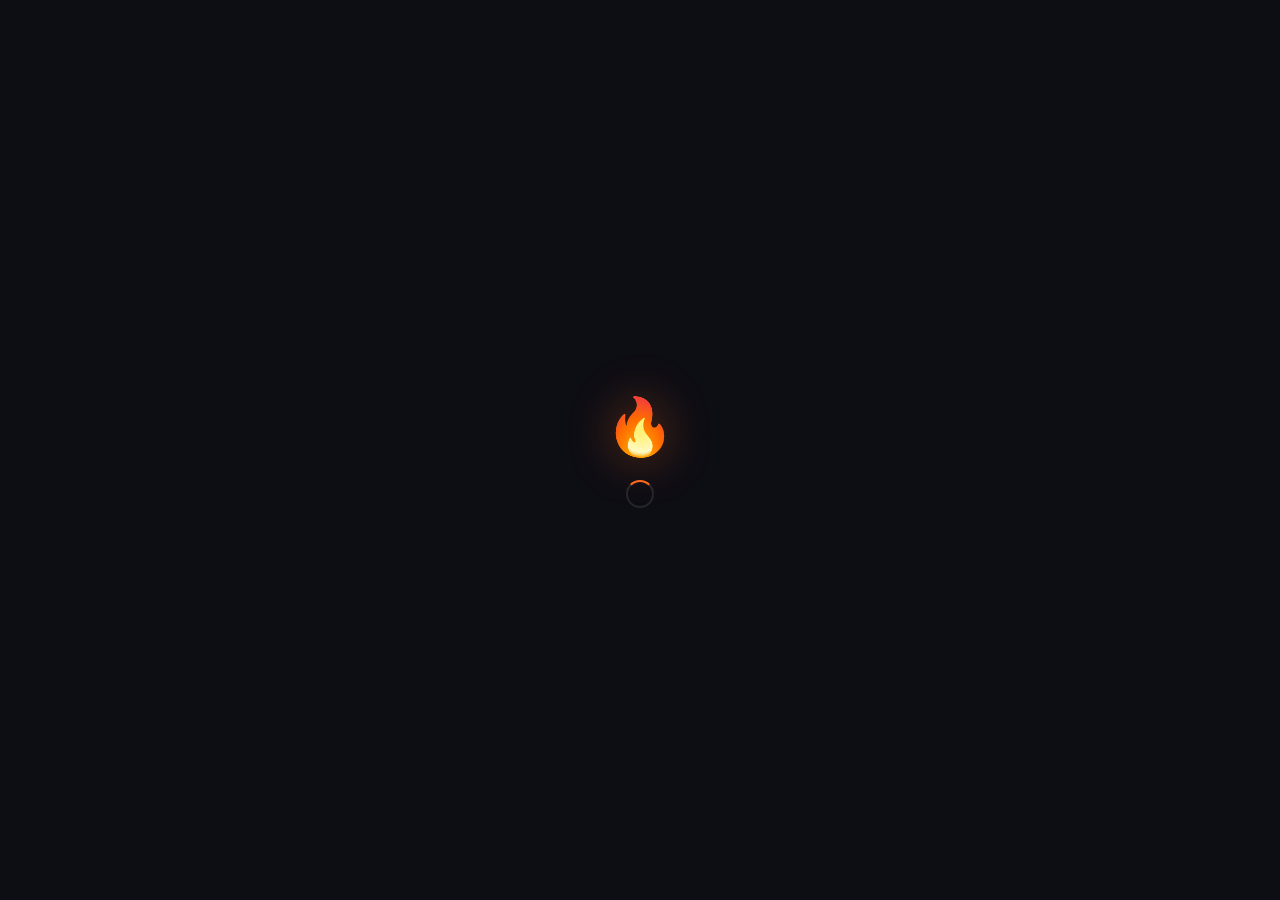
==== commit ec6a01e0: "deploy: return to structured TS app/ — bomb hot-potato, orange palette Reverting to the structured T" ====
--- a/200.html
+++ b/200.html
@@ -1,35 +1,260 @@
 <!DOCTYPE html>
 <html lang="ru">
 <head>
-  <meta charset="UTF-8">
-  <meta name="viewport" content="width=device-width, initial-scale=1.0, maximum-scale=1.0, user-scalable=no, viewport-fit=cover">
-  <title>SPARK — передай мяч</title>
-  <meta name="theme-color" content="#060810">
-  <meta name="description" content="PvP дуэль: передавай бомбу, не держи при взрыве. Ставка 10 USDT, победитель забирает банк.">
-  <link rel="preconnect" href="https://fonts.googleapis.com">
-  <link rel="preconnect" href="https://fonts.gstatic.com" crossorigin>
-  <link rel="preload" as="style" href="https://fonts.googleapis.com/css2?family=Sora:wght@400;500;600;700;800&family=JetBrains+Mono:wght@700;800&family=Inter:wght@400;500;600;700&display=swap" onload="this.rel='stylesheet'">
-  <noscript><link rel="stylesheet" href="https://fonts.googleapis.com/css2?family=Sora:wght@400;500;600;700;800&family=JetBrains+Mono:wght@700;800&family=Inter:wght@400;500;600;700&display=swap"></noscript>
+  <meta charset="UTF-8" />
+  <meta name="viewport" content="width=device-width, initial-scale=1.0, maximum-scale=1.0, user-scalable=no, viewport-fit=cover" />
+  <title>SPARK — бомба (hot potato)</title>
   <!-- Telegram WebApp SDK (безопасно вне ТГ: window.Telegram просто не определится) -->
   <script src="https://telegram.org/js/telegram-web-app.js?62"></script>
   <style>
-    #boot { position:fixed; inset:0; display:flex; align-items:center; justify-content:center; background:#060810; color:#ff6b1a; font-family:monospace; font-size:14px; z-index:99999; }
+    /* прелоадер (п.9) — показывается пока грузится JS */
+    #preloader { position: fixed; inset: 0; background: #0d0d14; display: flex; flex-direction: column; align-items: center; justify-content: center; z-index: 9999; transition: opacity .4s; }
+    #preloader.hide { opacity: 0; pointer-events: none; }
+    .pl-logo { font-size: 56px; margin-bottom: 20px; filter: drop-shadow(0 0 24px rgba(255,107,26,.4)); animation: plPulse 1.5s ease-in-out infinite; }
+    @keyframes plPulse { 0%,100%{opacity:.7;transform:scale(.95)} 50%{opacity:1;transform:scale(1.05)} }
+    .pl-spinner { width: 28px; height: 28px; border: 2.5px solid rgba(255,255,255,.1); border-top-color: #ff6b1a; border-radius: 50%; animation: plSpin .8s linear infinite; }
+    @keyframes plSpin { to { transform: rotate(360deg); } }
   </style>
-  <script>(function(){var e=Array.isArray,t=Array.prototype.indexOf,n=Array.prototype.includes,r=Array.from,i=Object.defineProperty,a=Object.getOwnPropertyDescriptor,o=Object.getOwnPropertyDescriptors,s=Object.prototype,c=Array.prototype,l=Object.getPrototypeOf,u=Object.isExtensible,d=()=>{};function f(e){return e()}function p(e){for(var t=0;t<e.length;t++)e[t]()}function m(){var e,t;return{promise:new Promise((n,r)=>{e=n,t=r}),resolve:e,reject:t}}var h=1024,g=2048,_=4096,v=8192,y=16384,b=32768,x=1<<25,S=65536,C=1<<19,ee=1<<20,te=1<<25,ne=65536,re=1<<21,ie=1<<22,ae=1<<23,oe=Symbol(`$state`),se=Symbol(`attributes`),ce=Symbol(`class`),le=Symbol(`style`),ue=Symbol(`text`),de=new class extends Error{name=`StaleReactionError`;message="The reaction that called `getAbortSignal()` was re-run or destroyed"};globalThis.document?.contentType;function fe(){throw Error(`https://svelte.dev/e/async_derived_orphan`)}function pe(e,t,n){throw Error(`https://svelte.dev/e/each_key_duplicate`)}function me(e){throw Error(`https://svelte.dev/e/effect_in_teardown`)}function he(){throw Error(`https://svelte.dev/e/effect_in_unowned_derived`)}function ge(e){throw Error(`https://svelte.dev/e/effect_orphan`)}function _e(){throw Error(`https://svelte.dev/e/effect_update_depth_exceeded`)}function ve(){throw Error(`https://svelte.dev/e/state_descriptors_fixed`)}function ye(){throw Error(`https://svelte.dev/e/state_prototype_fixed`)}function be(){throw Error(`https://svelte.dev/e/state_unsafe_mutation`)}function xe(){throw Error(`https://svelte.dev/e/svelte_boundary_reset_onerror`)}var Se={},w=Symbol(`uninitialized`);function Ce(){console.warn(`https://svelte.dev/e/derived_inert`)}function we(e){console.warn(`https://svelte.dev/e/hydration_mismatch`)}function Te(){console.warn(`https://svelte.dev/e/svelte_boundary_reset_noop`)}var T=!1;function Ee(e){T=e}var E;function D(e){if(e===null)throw we(),Se;return E=e}function De(){return D(Yt(E))}function O(e){if(T){if(Yt(E)!==null)throw we(),Se;E=e}}function Oe(e=1){if(T){for(var t=e,n=E;t--;)n=Yt(n);E=n}}function ke(e=!0){for(var t=0,n=E;;){if(n.nodeType===8){var r=n.data;if(r===`]`){if(t===0)return n;--t}else(r===`[`||r===`[!`||r[0]===`[`&&!isNaN(Number(r.slice(1))))&&(t+=1)}var i=Yt(n);e&&n.remove(),n=i}}function Ae(e){if(!e||e.nodeType!==8)throw we(),Se;return e.data}function je(e){return e===this.v}function Me(e,t){return e==e?e!==t||typeof e==`object`&&!!e||typeof e==`function`:t==t}function Ne(e){return!Me(e,this.v)}var Pe=!1;function Fe(){Pe=!0}var k=null;function Ie(e){k=e}function Le(e,t=!1,n){k={p:k,i:!1,c:null,e:null,s:e,x:null,r:V,l:Pe&&!t?{s:null,u:null,$:[]}:null}}function Re(e){var t=k,n=t.e;if(n!==null){t.e=null;for(var r of n)ln(r)}return e!==void 0&&(t.x=e),t.i=!0,k=t.p,e??{}}function ze(){return!Pe||k!==null&&k.l===null}var Be=[];function Ve(){var e=Be;Be=[],p(e)}function He(e){if(Be.length===0&&!gt){var t=Be;queueMicrotask(()=>{t===Be&&Ve()})}Be.push(e)}function Ue(e){var t=V;if(t===null)return R.f|=ae,e;if(!(t.f&32768)&&!(t.f&4))throw e;We(e,t)}function We(e,t){if(!(t!==null&&t.f&16384)){for(;t!==null;){if(t.f&128){if(!(t.f&32768))throw e;try{t.b.error(e);return}catch(t){e=t}}t=t.parent}throw e}}var Ge=~(g|_|h);function A(e,t){e.f=e.f&Ge|t}function Ke(e){e.f&512||e.deps===null?A(e,h):A(e,_)}function qe(e){if(e!==null)for(let t of e)!(t.f&2)||!(t.f&65536)||(t.f^=ne,qe(t.deps))}function Je(e,t,n){e.f&2048?t.add(e):e.f&4096&&n.add(e),qe(e.deps),A(e,h)}function Ye(e){let t=0,n=Pt(0),r;return()=>{on()&&(G(n),pn(()=>(t===0&&(r=qn(()=>e(()=>Bt(n)))),t+=1,()=>{He(()=>{--t,t===0&&(r?.(),r=void 0,Bt(n))})})))}}var Xe=S|C;function Ze(e,t,n,r){new Qe(e,t,n,r)}var Qe=class{parent;is_pending=!1;transform_error;#e;#t=T?E:null;#n;#r;#i;#a=null;#o=null;#s=null;#c=null;#l=0;#u=0;#d=!1;#f=new Set;#p=new Set;#m=null;#h=Ye(()=>(this.#m=Pt(this.#l),()=>{this.#m=null}));constructor(e,t,n,r){this.#e=e,this.#n=t,this.#r=e=>{var t=V;t.b=this,t.f|=128,n(e)},this.parent=V.b,this.transform_error=r??this.parent?.transform_error??(e=>e),this.#i=hn(()=>{if(T){let e=this.#t;De();let t=e.data===`[!`;if(e.data.startsWith(`[?`)){let t=JSON.parse(e.data.slice(2));this.#_(t)}else t?this.#v():this.#g()}else this.#y()},Xe),T&&(this.#e=E)}#g(){try{this.#a=I(()=>this.#r(this.#e))}catch(e){this.error(e)}}#_(e){let t=this.#n.failed;t&&(this.#s=I(()=>{t(this.#e,()=>e,()=>()=>{})}))}#v(){let e=this.#n.pending;e&&(this.is_pending=!0,this.#o=I(()=>e(this.#e)),He(()=>{var e=this.#c=document.createDocumentFragment(),t=N();e.append(t),this.#a=this.#x(()=>I(()=>this.#r(t))),this.#u===0&&(this.#e.before(e),this.#c=null,xn(this.#o,()=>{this.#o=null}),this.#b(M))}))}#y(){try{if(this.is_pending=this.has_pending_snippet(),this.#u=0,this.#l=0,this.#a=I(()=>{this.#r(this.#e)}),this.#u>0){var e=this.#c=document.createDocumentFragment();Tn(this.#a,e);let t=this.#n.pending;this.#o=I(()=>t(this.#e))}else this.#b(M)}catch(e){this.error(e)}}#b(e){this.is_pending=!1,e.transfer_effects(this.#f,this.#p)}defer_effect(e){Je(e,this.#f,this.#p)}is_rendered(){return!this.is_pending&&(!this.parent||this.parent.is_rendered())}has_pending_snippet(){return!!this.#n.pending}#x(e){var t=V,n=R,r=k;An(this.#i),B(this.#i),Ie(this.#i.ctx);try{return St.ensure(),e()}catch(e){return Ue(e),null}finally{An(t),B(n),Ie(r)}}#S(e,t){if(!this.has_pending_snippet()){this.parent&&this.parent.#S(e,t);return}this.#u+=e,this.#u===0&&(this.#b(t),this.#o&&xn(this.#o,()=>{this.#o=null}),this.#c&&=(this.#e.before(this.#c),null))}update_pending_count(e,t){this.#S(e,t),this.#l+=e,!(!this.#m||this.#d)&&(this.#d=!0,He(()=>{this.#d=!1,this.#m&&Rt(this.#m,this.#l)}))}get_effect_pending(){return this.#h(),G(this.#m)}error(e){if(!this.#n.onerror&&!this.#n.failed)throw e;M?.is_fork?(this.#a&&M.skip_effect(this.#a),this.#o&&M.skip_effect(this.#o),this.#s&&M.skip_effect(this.#s),M.oncommit(()=>{this.#C(e)})):this.#C(e)}#C(e){this.#a&&=(L(this.#a),null),this.#o&&=(L(this.#o),null),this.#s&&=(L(this.#s),null),T&&(D(this.#t),Oe(),D(ke()));var t=this.#n.onerror;let n=this.#n.failed;var r=!1,i=!1;let a=()=>{if(r){Te();return}r=!0,i&&xe(),this.#s!==null&&xn(this.#s,()=>{this.#s=null}),this.#x(()=>{this.#y()})},o=e=>{try{i=!0,t?.(e,a),i=!1}catch(e){We(e,this.#i&&this.#i.parent)}n&&(this.#s=this.#x(()=>{try{return I(()=>{var t=V;t.b=this,t.f|=128,n(this.#e,()=>e,()=>a)})}catch(e){return We(e,this.#i.parent),null}}))};He(()=>{var t;try{t=this.transform_error(e)}catch(e){We(e,this.#i&&this.#i.parent);return}typeof t==`object`&&t&&typeof t.then==`function`?t.then(o,e=>We(e,this.#i&&this.#i.parent)):o(t)})}};function $e(e,t,n,r){let i=ze()?rt:ot;var a=e.filter(e=>!e.settled),o=t.map(i);if(n.length===0&&a.length===0){r(o);return}var s=V,c=et(),l=a.length===1?a[0].promise:a.length>1?Promise.all(a.map(e=>e.promise)):null;function u(e){if(!(s.f&16384)){c();try{r([...o,...e])}catch(e){We(e,s)}tt()}}var d=nt();if(n.length===0){l.then(()=>u([])).finally(d);return}function f(){Promise.all(n.map(e=>at(e))).then(u).catch(e=>We(e,s)).finally(d)}l?l.then(()=>{c(),f(),tt()}):f()}function et(){var e=V,t=R,n=k,r=M;return function(i=!0){An(e),B(t),Ie(n),i&&!(e.f&16384)&&(r?.activate(),r?.apply())}}function tt(e=!0){An(null),B(null),Ie(null),e&&M?.deactivate()}function nt(){var e=V,t=e.b,n=M,r=!!t?.is_rendered();return t?.update_pending_count(1,n),n.increment(r,e),()=>{t?.update_pending_count(-1,n),n.decrement(r,e)}}function rt(e){var t=2|g;return V!==null&&(V.f|=C),{ctx:k,deps:null,effects:null,equals:je,f:t,fn:e,reactions:null,rv:0,v:w,wv:0,parent:V,ac:null}}var it=Symbol(`obsolete`);function at(e,t,n){let r=V;r===null&&fe();var i=void 0,a=Pt(w),o=!R,s=new Set;return fn(()=>{var t=V,n=m();i=n.promise;try{Promise.resolve(e()).then(n.resolve,e=>{e!==de&&n.reject(e)}).finally(tt)}catch(e){n.reject(e),tt()}var c=M;if(o){if(t.f&32768)var l=nt();if(r.b?.is_rendered())c.async_deriveds.get(t)?.reject(it);else for(let e of s.values())e.reject(it);s.add(n),c.async_deriveds.set(t,n)}let u=(e,t=void 0)=>{l?.(),s.delete(n),t!==it&&(c.activate(),t?(a.f|=ae,Rt(a,t)):(a.f&8388608&&(a.f^=ae),Rt(a,e)),c.deactivate())};n.promise.then(u,e=>u(null,e||`unknown`))}),sn(()=>{for(let e of s)e.reject(it)}),new Promise(e=>{function t(n){function r(){n===i?e(a):t(i)}n.then(r,r)}t(i)})}function j(e){let t=rt(e);return Mn(t),t}function ot(e){let t=rt(e);return t.equals=Ne,t}function st(e){var t=e.effects;if(t!==null){e.effects=null;for(var n=0;n<t.length;n+=1)L(t[n])}}function ct(e){var t,n=V,r=e.parent;if(!On&&r!==null&&e.v!==w&&r.f&24576)return Ce(),e.v;An(r);try{e.f&=~ne,st(e),t=Vn(e)}finally{An(n)}return t}function lt(e){var t=ct(e);if(!e.equals(t)&&(e.wv=Rn(),(!M?.is_fork||e.deps===null)&&(M===null?e.v=t:(M.capture(e,t,!0),pt?.capture(e,t,!0)),e.deps===null))){A(e,h);return}On||(mt===null?Ke(e):(on()||M?.is_fork)&&mt.set(e,t))}function ut(e){if(e.effects!==null)for(let t of e.effects)(t.teardown||t.ac)&&(t.teardown?.(),t.ac?.abort(de),t.fn!==null&&(t.teardown=d),t.ac=null,Un(t,0),_n(t))}function dt(e){if(e.effects!==null)for(let t of e.effects)t.teardown&&t.fn!==null&&Wn(t)}var ft=null,M=null,pt=null,mt=null,ht=null,gt=!1,_t=!1,vt=null,yt=null,bt=0,xt=1,St=class e{id=xt++;#e=!1;linked=!0;#t=null;#n=null;async_deriveds=new Map;current=new Map;previous=new Map;#r=new Set;#i=new Set;#a=0;#o=new Map;#s=null;#c=[];#l=[];#u=new Set;#d=new Set;#f=new Map;#p=new Set;is_fork=!1;#m=!1;constructor(){ft===null?ft=this:(ft.#n=this,this.#t=ft),ft=this}#h(){if(this.is_fork)return!0;for(let n of this.#o.keys()){for(var e=n,t=!1;e.parent!==null;){if(this.#f.has(e)){t=!0;break}e=e.parent}if(!t)return!0}return!1}skip_effect(e){this.#f.has(e)||this.#f.set(e,{d:[],m:[]}),this.#p.delete(e)}unskip_effect(e,t=e=>this.schedule(e)){var n=this.#f.get(e);if(n){this.#f.delete(e);for(var r of n.d)A(r,g),t(r);for(r of n.m)A(r,_),t(r)}this.#p.add(e)}#g(){this.#e=!0,bt++>1e3&&(this.#x(),Ct());for(let e of this.#u)this.#d.delete(e),A(e,g),this.schedule(e);for(let e of this.#d)A(e,_),this.schedule(e);let t=this.#c;this.#c=[],this.apply();var n=vt=[],r=[],i=yt=[];for(let e of t)try{this.#_(e,n,r)}catch(t){throw At(e),this.#h()||this.discard(),t}if(M=null,i.length>0){var a=e.ensure();for(let e of i)a.schedule(e)}if(vt=null,yt=null,this.#h()){this.#b(r),this.#b(n);for(let[e,t]of this.#f)kt(e,t);i.length>0&&M.#g();return}let o=this.#v();if(o){this.#b(r),this.#b(n),o.#y(this);return}this.#u.clear(),this.#d.clear();for(let e of this.#r)e(this);this.#r.clear(),pt=this,Tt(r),Tt(n),pt=null,this.#s?.resolve();var s=M;if(this.#a===0&&(this.#c.length===0||s!==null)&&this.#x(),this.#c.length>0)if(s!==null){let e=s;e.#c.push(...this.#c.filter(t=>!e.#c.includes(t)))}else s=this;s!==null&&s.#g()}#_(e,t,n){e.f^=h;for(var r=e.first;r!==null;){var i=r.f,a=(i&96)!=0;if(!(a&&i&1024||i&8192||this.#f.has(r))&&r.fn!==null){a?r.f^=h:i&4?t.push(r):zn(r)&&(i&16&&this.#d.add(r),Wn(r));var o=r.first;if(o!==null){r=o;continue}}for(;r!==null;){var s=r.next;if(s!==null){r=s;break}r=r.parent}}}#v(){for(var e=this.#t;e!==null;){if(!e.is_fork){for(let[t,[,n]]of this.current)if(e.current.has(t)&&!n)return e}e=e.#t}return null}#y(e){for(let[t,n]of e.current)!this.previous.has(t)&&e.previous.has(t)&&this.previous.set(t,e.previous.get(t)),this.current.set(t,n);for(let[t,n]of e.async_deriveds){let e=this.async_deriveds.get(t);e&&n.promise.then(e.resolve).catch(e.reject)}e.async_deriveds.clear(),this.transfer_effects(e.#u,e.#d);let t=e=>{var n=e.reactions;if(n!==null)for(let e of n){var r=e.f;if(r&2)t(e);else{var i=e;r&4194320&&!this.async_deriveds.has(i)&&(this.#d.delete(i),A(i,g),this.schedule(i))}}};for(let e of this.current.keys())t(e);this.oncommit(()=>e.discard()),e.#x(),M=this,this.#g()}#b(e){for(var t=0;t<e.length;t+=1)Je(e[t],this.#u,this.#d)}capture(e,t,n=!1){e.v!==w&&!this.previous.has(e)&&this.previous.set(e,e.v),e.f&8388608||(this.current.set(e,[t,n]),mt?.set(e,t)),this.is_fork||(e.v=t)}activate(){M=this}deactivate(){M=null,mt=null}flush(){try{_t=!0,M=this,this.#g()}finally{bt=0,ht=null,vt=null,yt=null,_t=!1,M=null,mt=null,Mt.clear()}}discard(){for(let e of this.#i)e(this);this.#i.clear();for(let e of this.async_deriveds.values())e.reject(it);this.#x(),this.#s?.resolve()}register_created_effect(e){this.#l.push(e)}increment(e,t){if(this.#a+=1,e){let e=this.#o.get(t)??0;this.#o.set(t,e+1)}}decrement(e,t){if(--this.#a,e){let e=this.#o.get(t)??0;e===1?this.#o.delete(t):this.#o.set(t,e-1)}this.#m||(this.#m=!0,He(()=>{this.#m=!1,this.linked&&this.flush()}))}transfer_effects(e,t){for(let t of e)this.#u.add(t);for(let e of t)this.#d.add(e);e.clear(),t.clear()}oncommit(e){this.#r.add(e)}ondiscard(e){this.#i.add(e)}settled(){return(this.#s??=m()).promise}static ensure(){if(M===null){let t=M=new e;!_t&&He(()=>{t.#e||t.flush()})}return M}apply(){mt=null}schedule(e){if(ht=e,e.b?.is_pending&&e.f&16777228&&!(e.f&32768)){e.b.defer_effect(e);return}for(var t=e;t.parent!==null;){t=t.parent;var n=t.f;if(vt!==null&&t===V&&(R===null||!(R.f&2)))return;if(n&96){if(!(n&1024))return;t.f^=h}}this.#c.push(t)}#x(){if(this.linked){var e=this.#t,t=this.#n;e===null||(e.#n=t),t===null?ft=e:t.#t=e,this.linked=!1}}};function Ct(){try{_e()}catch(e){We(e,ht)}}var wt=null;function Tt(e){var t=e.length;if(t!==0){for(var n=0;n<t;){var r=e[n++];if(!(r.f&24576)&&zn(r)&&(wt=new Set,Wn(r),r.deps===null&&r.first===null&&r.nodes===null&&r.teardown===null&&r.ac===null&&bn(r),wt?.size>0)){Mt.clear();for(let e of wt){if(e.f&24576)continue;let t=[e],n=e.parent;for(;n!==null;)wt.has(n)&&(wt.delete(n),t.push(n)),n=n.parent;for(let e=t.length-1;e>=0;e--){let n=t[e];n.f&24576||Wn(n)}}wt.clear()}}wt=null}}function Et(e,t,n,r){if(!n.has(e)&&(n.add(e),e.reactions!==null))for(let i of e.reactions){let e=i.f;e&2?Et(i,t,n,r):e&4194320&&!(e&2048)&&Dt(i,t,r)&&(A(i,g),Ot(i))}}function Dt(e,t,r){let i=r.get(e);if(i!==void 0)return i;if(e.deps!==null)for(let i of e.deps){if(n.call(t,i))return!0;if(i.f&2&&Dt(i,t,r))return r.set(i,!0),!0}return r.set(e,!1),!1}function Ot(e){M.schedule(e)}function kt(e,t){if(!(e.f&32&&e.f&1024)){e.f&2048?t.d.push(e):e.f&4096&&t.m.push(e),A(e,h);for(var n=e.first;n!==null;)kt(n,t),n=n.next}}function At(e){A(e,h);for(var t=e.first;t!==null;)At(t),t=t.next}var jt=new Set,Mt=new Map,Nt=!1;function Pt(e,t){return{f:0,v:e,reactions:null,equals:je,rv:0,wv:0}}function Ft(e,t){let n=Pt(e,t);return Mn(n),n}function It(e,t=!1,n=!0){let r=Pt(e);return t||(r.equals=Ne),Pe&&n&&k!==null&&k.l!==null&&(k.l.s??=[]).push(r),r}function Lt(e,t,n=!1){return R!==null&&(!z||R.f&131072)&&ze()&&R.f&4325394&&(jn===null||!jn.has(e))&&be(),Rt(e,n?Ht(t):t,yt)}function Rt(e,t,n=null){if(!e.equals(t)){Mt.set(e,On?t:e.v);var r=St.ensure();if(r.capture(e,t),e.f&2){let t=e;e.f&2048&&ct(t),mt===null&&Ke(t)}e.wv=Rn(),Vt(e,g,n),ze()&&V!==null&&V.f&1024&&!(V.f&96)&&(W===null?Nn([e]):W.push(e)),!r.is_fork&&jt.size>0&&!Nt&&zt()}return t}function zt(){Nt=!1;for(let e of jt){e.f&1024&&A(e,_);let t;try{t=zn(e)}catch{t=!0}t&&Wn(e)}jt.clear()}function Bt(e){Lt(e,e.v+1)}function Vt(e,t,n){var r=e.reactions;if(r!==null)for(var i=ze(),a=r.length,o=0;o<a;o++){var s=r[o],c=s.f;if(!(!i&&s===V)){var l=(c&g)===0;if(l&&A(s,t),c&131072)jt.add(s);else if(c&2){var u=s;mt?.delete(u),c&65536||(c&512&&(V===null||!(V.f&2097152))&&(s.f|=ne),Vt(u,_,n))}else if(l){var d=s;c&16&&wt!==null&&wt.add(d),n===null?Ot(d):n.push(d)}}}}function Ht(t){if(typeof t!=`object`||!t||oe in t)return t;let n=l(t);if(n!==s&&n!==c)return t;var r=new Map,i=e(t),o=Ft(0),u=null,d=In,f=e=>{if(In===d)return e();var t=R,n=In;B(null),Ln(d);var r=e();return B(t),Ln(n),r};return i&&r.set(`length`,Ft(t.length,u)),new Proxy(t,{defineProperty(e,t,n){(!(`value`in n)||n.configurable===!1||n.enumerable===!1||n.writable===!1)&&ve();var i=r.get(t);return i===void 0?f(()=>{var e=Ft(n.value,u);return r.set(t,e),e}):Lt(i,n.value,!0),!0},deleteProperty(e,t){var n=r.get(t);if(n===void 0){if(t in e){let e=f(()=>Ft(w,u));r.set(t,e),Bt(o)}}else Lt(n,w),Bt(o);return!0},get(e,n,i){if(n===oe)return t;var o=r.get(n),s=n in e;if(o===void 0&&(!s||a(e,n)?.writable)&&(o=f(()=>Ft(Ht(s?e[n]:w),u)),r.set(n,o)),o!==void 0){var c=G(o);return c===w?void 0:c}return Reflect.get(e,n,i)},getOwnPropertyDescriptor(e,t){var n=Reflect.getOwnPropertyDescriptor(e,t);if(n&&`value`in n){var i=r.get(t);i&&(n.value=G(i))}else if(n===void 0){var a=r.get(t),o=a?.v;if(a!==void 0&&o!==w)return{enumerable:!0,configurable:!0,value:o,writable:!0}}return n},has(e,t){if(t===oe)return!0;var n=r.get(t),i=n!==void 0&&n.v!==w||Reflect.has(e,t);return(n!==void 0||V!==null&&(!i||a(e,t)?.writable))&&(n===void 0&&(n=f(()=>Ft(i?Ht(e[t]):w,u)),r.set(t,n)),G(n)===w)?!1:i},set(e,t,n,s){var c=r.get(t),l=t in e;if(i&&t===`length`)for(var d=n;d<c.v;d+=1){var p=r.get(d+``);p===void 0?d in e&&(p=f(()=>Ft(w,u)),r.set(d+``,p)):Lt(p,w)}if(c===void 0)(!l||a(e,t)?.writable)&&(c=f(()=>Ft(void 0,u)),Lt(c,Ht(n)),r.set(t,c));else{l=c.v!==w;var m=f(()=>Ht(n));Lt(c,m)}var h=Reflect.getOwnPropertyDescriptor(e,t);if(h?.set&&h.set.call(s,n),!l){if(i&&typeof t==`string`){var g=r.get(`length`),_=Number(t);Number.isInteger(_)&&_>=g.v&&Lt(g,_+1)}Bt(o)}return!0},ownKeys(e){G(o);var t=Reflect.ownKeys(e).filter(e=>{var t=r.get(e);return t===void 0||t.v!==w});for(var[n,i]of r)i.v!==w&&!(n in e)&&t.push(n);return t},setPrototypeOf(){ye()}})}var Ut,Wt,Gt,Kt;function qt(){if(Ut===void 0){Ut=window,Wt=/Firefox/.test(navigator.userAgent);var e=Element.prototype,t=Node.prototype,n=Text.prototype;Gt=a(t,`firstChild`).get,Kt=a(t,`nextSibling`).get,u(e)&&(e[ce]=void 0,e[se]=null,e[le]=void 0,e.__e=void 0),u(n)&&(n[ue]=void 0)}}function N(e=``){return document.createTextNode(e)}function Jt(e){return Gt.call(e)}function Yt(e){return Kt.call(e)}function P(e,t){if(!T)return Jt(e);var n=Jt(E);if(n===null)n=E.appendChild(N());else if(t&&n.nodeType!==3){var r=N();return n?.before(r),D(r),r}return t&&en(n),D(n),n}function Xt(e,t=!1){if(!T){var n=Jt(e);return n instanceof Comment&&n.data===``?Yt(n):n}if(t){if(E?.nodeType!==3){var r=N();return E?.before(r),D(r),r}en(E)}return E}function F(e,t=1,n=!1){let r=T?E:e;for(var i;t--;)i=r,r=Yt(r);if(!T)return r;if(n){if(r?.nodeType!==3){var a=N();return r===null?i?.after(a):r.before(a),D(a),a}en(r)}return D(r),r}function Zt(e){e.textContent=``}function Qt(){return!1}function $t(e,t,n){return t==null||t===`http://www.w3.org/1999/xhtml`?n?document.createElement(e,{is:n}):document.createElement(e):n?document.createElementNS(t,e,{is:n}):document.createElementNS(t,e)}function en(e){if(e.nodeValue.length<65536)return;let t=e.nextSibling;for(;t!==null&&t.nodeType===3;)t.remove(),e.nodeValue+=t.nodeValue,t=e.nextSibling}function tn(e){var t=R,n=V;B(null),An(null);try{return e()}finally{B(t),An(n)}}function nn(e){V===null&&(R===null&&ge(e),he()),On&&me(e)}function rn(e,t){var n=t.last;n===null?t.last=t.first=e:(n.next=e,e.prev=n,t.last=e)}function an(e,t){var n=V;n!==null&&n.f&8192&&(e|=v);var r={ctx:k,deps:null,nodes:null,f:e|g|512,first:null,fn:t,last:null,next:null,parent:n,b:n&&n.b,prev:null,teardown:null,wv:0,ac:null};M?.register_created_effect(r);var i=r;if(e&4)vt===null?St.ensure().schedule(r):vt.push(r);else if(t!==null){try{Wn(r)}catch(e){throw L(r),e}i.deps===null&&i.teardown===null&&i.nodes===null&&i.first===i.last&&!(i.f&524288)&&(i=i.first,e&16&&e&65536&&i!==null&&(i.f|=S))}if(i!==null&&(i.parent=n,n!==null&&rn(i,n),R!==null&&R.f&2&&!(e&64))){var a=R;(a.effects??=[]).push(i)}return r}function on(){return R!==null&&!z}function sn(e){let t=an(8,null);return A(t,h),t.teardown=e,t}function cn(e){nn(`$effect`);var t=V.f;if(!R&&t&32&&k!==null&&!k.i){var n=k;(n.e??=[]).push(e)}else return ln(e)}function ln(e){return an(4|ee,e)}function un(e){return nn(`$effect.pre`),an(8|ee,e)}function dn(e){St.ensure();let t=an(64|C,e);return(e={})=>new Promise(n=>{e.outro?xn(t,()=>{L(t),n(void 0)}):(L(t),n(void 0))})}function fn(e){return an(ie|C,e)}function pn(e,t=0){return an(8|t,e)}function mn(e,t=[],n=[],r=[]){$e(r,t,n,t=>{an(8,()=>{e(...t.map(G))})})}function hn(e,t=0){return an(16|t,e)}function I(e){return an(32|C,e)}function gn(e){var t=e.teardown;if(t!==null){let e=On,n=R;kn(!0),B(null);try{t.call(null)}finally{kn(e),B(n)}}}function _n(e,t=!1){var n=e.first;for(e.first=e.last=null;n!==null;){let e=n.ac;e!==null&&tn(()=>{e.abort(de)});var r=n.next;n.f&64?n.parent=null:L(n,t),n=r}}function vn(e){for(var t=e.first;t!==null;){var n=t.next;t.f&32||L(t),t=n}}function L(e,t=!0){var n=!1;(t||e.f&262144)&&e.nodes!==null&&e.nodes.end!==null&&(yn(e.nodes.start,e.nodes.end),n=!0),e.f|=x,_n(e,t&&!n),Un(e,0);var r=e.nodes&&e.nodes.t;if(r!==null)for(let e of r)e.stop();gn(e),e.f^=x,e.f|=y;var i=e.parent;i!==null&&i.first!==null&&bn(e),e.next=e.prev=e.teardown=e.ctx=e.deps=e.fn=e.nodes=e.ac=e.b=null}function yn(e,t){for(;e!==null;){var n=e===t?null:Yt(e);e.remove(),e=n}}function bn(e){var t=e.parent,n=e.prev,r=e.next;n!==null&&(n.next=r),r!==null&&(r.prev=n),t!==null&&(t.first===e&&(t.first=r),t.last===e&&(t.last=n))}function xn(e,t,n=!0){var r=[];Sn(e,r,!0);var i=()=>{n&&L(e),t&&t()},a=r.length;if(a>0){var o=()=>--a||i();for(var s of r)s.out(o)}else i()}function Sn(e,t,n){if(!(e.f&8192)){e.f^=v;var r=e.nodes&&e.nodes.t;if(r!==null)for(let e of r)(e.is_global||n)&&t.push(e);for(var i=e.first;i!==null;){var a=i.next;if(!(i.f&64)){var o=(i.f&65536)!=0||(i.f&32)!=0&&(e.f&16)!=0;Sn(i,t,o?n:!1)}i=a}}}function Cn(e){wn(e,!0)}function wn(e,t){if(e.f&8192){e.f^=v,e.f&1024||(A(e,g),St.ensure().schedule(e));for(var n=e.first;n!==null;){var r=n.next,i=(n.f&65536)!=0||(n.f&32)!=0;wn(n,i?t:!1),n=r}var a=e.nodes&&e.nodes.t;if(a!==null)for(let e of a)(e.is_global||t)&&e.in()}}function Tn(e,t){if(e.nodes)for(var n=e.nodes.start,r=e.nodes.end;n!==null;){var i=n===r?null:Yt(n);t.append(n),n=i}}var En=null,Dn=!1,On=!1;function kn(e){On=e}var R=null,z=!1;function B(e){R=e}var V=null;function An(e){V=e}var jn=null;function Mn(e){R!==null&&(jn??=new Set).add(e)}var H=null,U=0,W=null;function Nn(e){W=e}var Pn=1,Fn=0,In=Fn;function Ln(e){In=e}function Rn(){return++Pn}function zn(e){var t=e.f;if(t&2048)return!0;if(t&2&&(e.f&=~ne),t&4096){for(var n=e.deps,r=n.length,i=0;i<r;i++){var a=n[i];if(zn(a)&&lt(a),a.wv>e.wv)return!0}t&512&&mt===null&&A(e,h)}return!1}function Bn(e,t,n=!0){var r=e.reactions;if(r!==null&&!(jn!==null&&jn.has(e)))for(var i=0;i<r.length;i++){var a=r[i];a.f&2?Bn(a,t,!1):t===a&&(n?A(a,g):a.f&1024&&A(a,_),Ot(a))}}function Vn(e){var t=H,n=U,r=W,i=R,a=jn,o=k,s=z,c=In,l=e.f;H=null,U=0,W=null,R=l&96?null:e,jn=null,Ie(e.ctx),z=!1,In=++Fn,e.ac!==null&&(tn(()=>{e.ac.abort(de)}),e.ac=null);try{e.f|=re;var u=e.fn,d=u();e.f|=b;var f=e.deps,p=M?.is_fork;if(H!==null){var m;if(p||Un(e,U),f!==null&&U>0)for(f.length=U+H.length,m=0;m<H.length;m++)f[U+m]=H[m];else e.deps=f=H;if(on()&&e.f&512)for(m=U;m<f.length;m++)(f[m].reactions??=[]).push(e)}else!p&&f!==null&&U<f.length&&(Un(e,U),f.length=U);if(ze()&&W!==null&&!z&&f!==null&&!(e.f&6146))for(m=0;m<W.length;m++)Bn(W[m],e);if(i!==null&&i!==e){if(Fn++,i.deps!==null)for(let e=0;e<n;e+=1)i.deps[e].rv=Fn;if(t!==null)for(let e of t)e.rv=Fn;W!==null&&(r===null?r=W:r.push(...W))}return e.f&8388608&&(e.f^=ae),d}catch(e){return Ue(e)}finally{e.f^=re,H=t,U=n,W=r,R=i,jn=a,Ie(o),z=s,In=c}}function Hn(e,r){let i=r.reactions;if(i!==null){var a=t.call(i,e);if(a!==-1){var o=i.length-1;o===0?i=r.reactions=null:(i[a]=i[o],i.pop())}}if(i===null&&r.f&2&&(H===null||!n.call(H,r))){var s=r;s.f&512&&(s.f^=512,s.f&=~ne),s.v!==w&&Ke(s),ut(s),Un(s,0)}}function Un(e,t){var n=e.deps;if(n!==null)for(var r=t;r<n.length;r++)Hn(e,n[r])}function Wn(e){var t=e.f;if(!(t&16384)){A(e,h);var n=V,r=Dn;V=e,Dn=!0;try{t&16777232?vn(e):_n(e),gn(e);var i=Vn(e);e.teardown=typeof i==`function`?i:null,e.wv=Pn}finally{Dn=r,V=n}}}function G(e){var t=(e.f&2)!=0;if(En?.add(e),R!==null&&!z&&!(V!==null&&V.f&16384)&&(jn===null||!jn.has(e))){var r=R.deps;if(R.f&2097152)e.rv<Fn&&(e.rv=Fn,H===null&&r!==null&&r[U]===e?U++:H===null?H=[e]:H.push(e));else{R.deps??=[],n.call(R.deps,e)||R.deps.push(e);var i=e.reactions;i===null?e.reactions=[R]:n.call(i,R)||i.push(R)}}if(On&&Mt.has(e))return Mt.get(e);if(t){var a=e;if(On){var o=a.v;return(!(a.f&1024)&&a.reactions!==null||Kn(a))&&(o=ct(a)),Mt.set(a,o),o}var s=(a.f&512)==0&&!z&&R!==null&&(Dn||(R.f&512)!=0),c=(a.f&b)===0;zn(a)&&(s&&(a.f|=512),lt(a)),s&&!c&&(dt(a),Gn(a))}if(mt?.has(e))return mt.get(e);if(e.f&8388608)throw e.v;return e.v}function Gn(e){if(e.f|=512,e.deps!==null)for(let t of e.deps)(t.reactions??=[]).push(e),t.f&2&&!(t.f&512)&&(dt(t),Gn(t))}function Kn(e){if(e.v===w)return!0;if(e.deps===null)return!1;for(let t of e.deps)if(Mt.has(t)||t.f&2&&Kn(t))return!0;return!1}function qn(e){var t=z;try{return z=!0,e()}finally{z=t}}function Jn(e){if(!(typeof e!=`object`||!e||e instanceof EventTarget)){if(oe in e)Yn(e);else if(!Array.isArray(e))for(let t in e){let n=e[t];typeof n==`object`&&n&&oe in n&&Yn(n)}}}function Yn(e,t=new Set){if(typeof e==`object`&&e&&!(e instanceof EventTarget)&&!t.has(e)){t.add(e),e instanceof Date&&e.getTime();for(let n in e)try{Yn(e[n],t)}catch{}let n=l(e);if(n!==Object.prototype&&n!==Array.prototype&&n!==Map.prototype&&n!==Set.prototype&&n!==Date.prototype){let t=o(n);for(let n in t){let r=t[n].get;if(r)try{r.call(e)}catch{}}}}}[...`allowfullscreen.async.autofocus.autoplay.checked.controls.default.disabled.formnovalidate.indeterminate.inert.ismap.loop.multiple.muted.nomodule.novalidate.open.playsinline.readonly.required.reversed.seamless.selected.webkitdirectory.defer.disablepictureinpicture.disableremoteplayback`.split(`.`)];var Xn=[`touchstart`,`touchmove`];function Zn(e){return Xn.includes(e)}var Qn=Symbol(`events`),$n=new Set,er=new Set;function tr(e,t,n){(t[Qn]??={})[e]=n}function nr(e){for(var t=0;t<e.length;t++)$n.add(e[t]);for(var n of er)n(e)}var rr=null;function ir(e){var t=this,n=t.ownerDocument,r=e.type,a=e.composedPath?.()||[],o=a[0]||e.target;rr=e;var s=0,c=rr===e&&e[Qn];if(c){var l=a.indexOf(c);if(l!==-1&&(t===document||t===window)){e[Qn]=t;return}var u=a.indexOf(t);if(u===-1)return;l<=u&&(s=l)}if(o=a[s]||e.target,o!==t){i(e,`currentTarget`,{configurable:!0,get(){return o||n}});var d=R,f=V;B(null),An(null);try{for(var p,m=[];o!==null&&o!==t;){try{var h=o[Qn]?.[r];h!=null&&(!o.disabled||e.target===o)&&h.call(o,e)}catch(e){p?m.push(e):p=e}if(e.cancelBubble)break;s++,o=s<a.length?a[s]:null}if(p){for(let e of m)queueMicrotask(()=>{throw e});throw p}}finally{e[Qn]=t,delete e.currentTarget,B(d),An(f)}}}var ar=globalThis?.window?.trustedTypes&&globalThis.window.trustedTypes.createPolicy(`svelte-trusted-html`,{createHTML:e=>e});function or(e){return ar?.createHTML(e)??e}function sr(e){var t=$t(`template`);return t.innerHTML=or(e.replaceAll(`<!>`,`\x3C!---->`)),t.content}function cr(e,t){var n=V;n.nodes===null&&(n.nodes={start:e,end:t,a:null,t:null})}function lr(e,t){var n=(t&1)!=0,r=(t&2)!=0,i,a=!e.startsWith(`<!>`);return()=>{if(T)return cr(E,null),E;i===void 0&&(i=sr(a?e:`<!>`+e),n||(i=Jt(i)));var t=r||Wt?document.importNode(i,!0):i.cloneNode(!0);if(n){var o=Jt(t),s=t.lastChild;cr(o,s)}else cr(t,t);return t}}function ur(e=``){if(!T){var t=N(e+``);return cr(t,t),t}var n=E;return n.nodeType===3?en(n):(n.before(n=N()),D(n)),cr(n,n),n}function K(e,t){if(T){var n=V;(!(n.f&32768)||n.nodes.end===null)&&(n.nodes.end=E),De();return}e!==null&&e.before(t)}function q(e,t){var n=t==null?``:typeof t==`object`?`${t}`:t;n!==(e[ue]??=e.nodeValue)&&(e[ue]=n,e.nodeValue=`${n}`)}function dr(e,t){return pr(e,t)}var fr=new Map;function pr(e,{target:t,anchor:n,props:i={},events:a,context:o,intro:s=!0,transformError:c}){qt();var l=void 0,u=dn(()=>{var s=n??t.appendChild(N());Ze(s,{pending:()=>{}},t=>{Le({});var n=k;if(o&&(n.c=o),a&&(i.$$events=a),T&&cr(t,null),l=e(t,i)||{},T&&(V.nodes.end=E,E===null||E.nodeType!==8||E.data!==`]`))throw we(),Se;Re()},c);var u=new Set,d=e=>{for(var n=0;n<e.length;n++){var r=e[n];if(!u.has(r)){u.add(r);var i=Zn(r);for(let e of[t,document]){var a=fr.get(e);a===void 0&&(a=new Map,fr.set(e,a));var o=a.get(r);o===void 0?(e.addEventListener(r,ir,{passive:i}),a.set(r,1)):a.set(r,o+1)}}}};return d(r($n)),er.add(d),()=>{for(var e of u)for(let n of[t,document]){var r=fr.get(n),i=r.get(e);--i==0?(n.removeEventListener(e,ir),r.delete(e),r.size===0&&fr.delete(n)):r.set(e,i)}er.delete(d),s!==n&&s.parentNode?.removeChild(s)}});return mr.set(l,u),l}var mr=new WeakMap,hr=class{anchor;#e=new Map;#t=new Map;#n=new Map;#r=new Set;#i=!0;constructor(e,t=!0){this.anchor=e,this.#i=t}#a=e=>{if(this.#e.has(e)){var t=this.#e.get(e),n=this.#t.get(t);if(n)Cn(n),this.#r.delete(t);else{var r=this.#n.get(t);r&&(Cn(r.effect),this.#t.set(t,r.effect),this.#n.delete(t),r.fragment.lastChild.remove(),this.anchor.before(r.fragment),n=r.effect)}for(let[t,n]of this.#e){if(this.#e.delete(t),t===e)break;let r=this.#n.get(n);r&&(L(r.effect),this.#n.delete(n))}for(let[e,r]of this.#t){if(e===t||this.#r.has(e))continue;let i=()=>{if(Array.from(this.#e.values()).includes(e)){var t=document.createDocumentFragment();Tn(r,t),t.append(N()),this.#n.set(e,{effect:r,fragment:t})}else L(r);this.#r.delete(e),this.#t.delete(e)};this.#i||!n?(this.#r.add(e),xn(r,i,!1)):i()}}};#o=e=>{this.#e.delete(e);let t=Array.from(this.#e.values());for(let[e,n]of this.#n)t.includes(e)||(L(n.effect),this.#n.delete(e))};ensure(e,t){var n=M,r=Qt();if(t&&!this.#t.has(e)&&!this.#n.has(e))if(r){var i=document.createDocumentFragment(),a=N();i.append(a),this.#n.set(e,{effect:I(()=>t(a)),fragment:i})}else this.#t.set(e,I(()=>t(this.anchor)));if(this.#e.set(n,e),r){for(let[t,r]of this.#t)t===e?n.unskip_effect(r):n.skip_effect(r);for(let[t,r]of this.#n)t===e?n.unskip_effect(r.effect):n.skip_effect(r.effect);n.oncommit(this.#a),n.ondiscard(this.#o)}else T&&(this.anchor=E),this.#a(n)}};function gr(e,t,n=!1){var r;T&&(r=E,De());var i=new hr(e),a=n?S:0;function o(e,t){if(T){var n=Ae(r);if(e!==parseInt(n.substring(1))){var a=ke();D(a),i.anchor=a,Ee(!1),i.ensure(e,t),Ee(!0);return}}i.ensure(e,t)}hn(()=>{var e=!1;t((t,n=0)=>{e=!0,o(n,t)}),e||o(-1,null)},a)}function _r(e,t,n){for(var i=[],a=t.length,o,s=t.length,c=0;c<a;c++){let n=t[c];xn(n,()=>{if(o){if(o.pending.delete(n),o.done.add(n),o.pending.size===0){var t=e.outrogroups;vr(e,r(o.done)),t.delete(o),t.size===0&&(e.outrogroups=null)}}else--s},!1)}if(s===0){var l=i.length===0&&n!==null;if(l){var u=n,d=u.parentNode;Zt(d),d.append(u),e.items.clear()}vr(e,t,!l)}else o={pending:new Set(t),done:new Set},(e.outrogroups??=new Set).add(o)}function vr(e,t,n=!0){var r;if(e.pending.size>0){r=new Set;for(let t of e.pending.values())for(let n of t)r.add(e.items.get(n).e)}for(var i=0;i<t.length;i++){var a=t[i];r?.has(a)?(a.f|=te,Tn(a,document.createDocumentFragment())):L(t[i],n)}}var yr;function br(t,n,i,a,o,s=null){var c=t,l=new Map;if(n&4){var u=t;c=T?D(Jt(u)):u.appendChild(N())}T&&De();var d=null,f=ot(()=>{var t=i();return e(t)?t:t==null?[]:r(t)}),p,m=new Map,h=!0;function g(e){v.effect.f&16384||(v.pending.delete(e),v.fallback=d,Sr(v,p,c,n,a),d!==null&&(p.length===0?d.f&33554432?(d.f^=te,wr(d,null,c)):Cn(d):xn(d,()=>{d=null})))}function _(e){v.pending.delete(e)}var v={effect:hn(()=>{p=G(f);var e=p.length;let t=!1;T&&Ae(c)===`[!`!=(e===0)&&(c=ke(),D(c),Ee(!1),t=!0);for(var r=new Set,u=M,v=Qt(),y=0;y<e;y+=1){T&&E.nodeType===8&&E.data===`]`&&(c=E,t=!0,Ee(!1));var b=p[y],x=a(b,y),S=h?null:l.get(x);S?(S.v&&Rt(S.v,b),S.i&&Rt(S.i,y),v&&u.unskip_effect(S.e)):(S=Cr(l,h?c:yr??=N(),b,x,y,o,n,i),h||(S.e.f|=te),l.set(x,S)),r.add(x)}if(e===0&&s&&!d&&(h?d=I(()=>s(c)):(d=I(()=>s(yr??=N())),d.f|=te)),e>r.size&&pe(``,``,``),T&&e>0&&D(ke()),!h)if(m.set(u,r),v){for(let[e,t]of l)r.has(e)||u.skip_effect(t.e);u.oncommit(g),u.ondiscard(_)}else g(u);t&&Ee(!0),G(f)}),flags:n,items:l,pending:m,outrogroups:null,fallback:d};h=!1,T&&(c=E)}function xr(e){for(;e!==null&&!(e.f&32);)e=e.next;return e}function Sr(e,t,n,i,a){var o=(i&8)!=0,s=t.length,c=e.items,l=xr(e.effect.first),u,d=null,f,p=[],m=[],h,g,_,v;if(o)for(v=0;v<s;v+=1)h=t[v],g=a(h,v),_=c.get(g).e,_.f&33554432||(_.nodes?.a?.measure(),(f??=new Set).add(_));for(v=0;v<s;v+=1){if(h=t[v],g=a(h,v),_=c.get(g).e,e.outrogroups!==null)for(let t of e.outrogroups)t.pending.delete(_),t.done.delete(_);if(_.f&8192&&(Cn(_),o&&(_.nodes?.a?.unfix(),(f??=new Set).delete(_))),_.f&33554432)if(_.f^=te,_===l)wr(_,null,n);else{var y=d?d.next:l;_===e.effect.last&&(e.effect.last=_.prev),_.prev&&(_.prev.next=_.next),_.next&&(_.next.prev=_.prev),Tr(e,d,_),Tr(e,_,y),wr(_,y,n),d=_,p=[],m=[],l=xr(d.next);continue}if(_!==l){if(u!==void 0&&u.has(_)){if(p.length<m.length){var b=m[0],x;d=b.prev;var S=p[0],C=p[p.length-1];for(x=0;x<p.length;x+=1)wr(p[x],b,n);for(x=0;x<m.length;x+=1)u.delete(m[x]);Tr(e,S.prev,C.next),Tr(e,d,S),Tr(e,C,b),l=b,d=C,--v,p=[],m=[]}else u.delete(_),wr(_,l,n),Tr(e,_.prev,_.next),Tr(e,_,d===null?e.effect.first:d.next),Tr(e,d,_),d=_;continue}for(p=[],m=[];l!==null&&l!==_;)(u??=new Set).add(l),m.push(l),l=xr(l.next);if(l===null)continue}_.f&33554432||p.push(_),d=_,l=xr(_.next)}if(e.outrogroups!==null){for(let t of e.outrogroups)t.pending.size===0&&(vr(e,r(t.done)),e.outrogroups?.delete(t));e.outrogroups.size===0&&(e.outrogroups=null)}if(l!==null||u!==void 0){var ee=[];if(u!==void 0)for(_ of u)_.f&8192||ee.push(_);for(;l!==null;)!(l.f&8192)&&l!==e.fallback&&ee.push(l),l=xr(l.next);var ne=ee.length;if(ne>0){var re=i&4&&s===0?n:null;if(o){for(v=0;v<ne;v+=1)ee[v].nodes?.a?.measure();for(v=0;v<ne;v+=1)ee[v].nodes?.a?.fix()}_r(e,ee,re)}}o&&He(()=>{if(f!==void 0)for(_ of f)_.nodes?.a?.apply()})}function Cr(e,t,n,r,i,a,o,s){var c=o&1?o&16?Pt(n):It(n,!1,!1):null,l=o&2?Pt(i):null;return{v:c,i:l,e:I(()=>(a(t,c??n,l??i,s),()=>{e.delete(r)}))}}function wr(e,t,n){if(e.nodes)for(var r=e.nodes.start,i=e.nodes.end,a=t&&!(t.f&33554432)?t.nodes.start:n;r!==null;){var o=Yt(r);if(a.before(r),r===i)return;r=o}}function Tr(e,t,n){t===null?e.effect.first=n:t.next=n,n===null?e.effect.last=t:n.prev=t}function Er(e){var t,n,r=``;if(typeof e==`string`||typeof e==`number`)r+=e;else if(typeof e==`object`)if(Array.isArray(e)){var i=e.length;for(t=0;t<i;t++)e[t]&&(n=Er(e[t]))&&(r&&(r+=` `),r+=n)}else for(n in e)e[n]&&(r&&(r+=` `),r+=n);return r}function Dr(){for(var e,t,n=0,r=``,i=arguments.length;n<i;n++)(e=arguments[n])&&(t=Er(e))&&(r&&(r+=` `),r+=t);return r}function Or(e){return typeof e==`object`?Dr(e):e??``}var kr=[...` 	
-\r\f\xA0\v﻿`];function Ar(e,t,n){var r=e==null?``:``+e;if(t&&(r=r?r+` `+t:t),n){for(var i of Object.keys(n))if(n[i])r=r?r+` `+i:i;else if(r.length)for(var a=i.length,o=0;(o=r.indexOf(i,o))>=0;){var s=o+a;(o===0||kr.includes(r[o-1]))&&(s===r.length||kr.includes(r[s]))?r=(o===0?``:r.substring(0,o))+r.substring(s+1):o=s}}return r===``?null:r}function jr(e,t=!1){var n=t?` !important;`:`;`,r=``;for(var i of Object.keys(e)){var a=e[i];a!=null&&a!==``&&(r+=` `+i+`: `+a+n)}return r}function Mr(e){return e[0]!==`-`||e[1]!==`-`?e.toLowerCase():e}function Nr(e,t){if(t){var n=``,r,i;if(Array.isArray(t)?(r=t[0],i=t[1]):r=t,e){e=String(e).replaceAll(/\s*\/\*.*?\*\/\s*/g,``).trim();var a=!1,o=0,s=!1,c=[];r&&c.push(...Object.keys(r).map(Mr)),i&&c.push(...Object.keys(i).map(Mr));var l=0,u=-1;let t=e.length;for(var d=0;d<t;d++){var f=e[d];if(s?f===`/`&&e[d-1]===`*`&&(s=!1):a?a===f&&(a=!1):f===`/`&&e[d+1]===`*`?s=!0:f===`"`||f===`'`?a=f:f===`(`?o++:f===`)`&&o--,!s&&a===!1&&o===0){if(f===`:`&&u===-1)u=d;else if(f===`;`||d===t-1){if(u!==-1){var p=Mr(e.substring(l,u).trim());if(!c.includes(p)){f!==`;`&&d++;var m=e.substring(l,d).trim();n+=` `+m+`;`}}l=d+1,u=-1}}}}return r&&(n+=jr(r)),i&&(n+=jr(i,!0)),n=n.trim(),n===``?null:n}return e==null?null:String(e)}function Pr(e,t,n,r,i,a){var o=e[ce];if(T||o!==n||o===void 0){var s=Ar(n,r,a);(!T||s!==e.getAttribute(`class`))&&(s==null?e.removeAttribute(`class`):t?e.className=s:e.setAttribute(`class`,s)),e[ce]=n}else if(a&&i!==a)for(var c in a){var l=!!a[c];(i==null||l!==!!i[c])&&e.classList.toggle(c,l)}return a}function Fr(e,t={},n,r){for(var i in n){var a=n[i];t[i]!==a&&(n[i]==null?e.style.removeProperty(i):e.style.setProperty(i,a,r))}}function Ir(e,t,n,r){var i=e[le];if(T||i!==t){var a=Nr(t,r);(!T||a!==e.getAttribute(`style`))&&(a==null?e.removeAttribute(`style`):e.style.cssText=a),e[le]=t}else r&&(Array.isArray(r)?(Fr(e,n?.[0],r[0]),Fr(e,n?.[1],r[1],`important`)):Fr(e,n,r));return r}function Lr(e=!1){let t=k,n=t.l.u;if(!n)return;let r=()=>Jn(t.s);if(e){let e=0,n={},i=rt(()=>{let r=!1,i=t.s;for(let e in i)i[e]!==n[e]&&(n[e]=i[e],r=!0);return r&&e++,e});r=()=>G(i)}n.b.length&&un(()=>{Rr(t,r),p(n.b)}),cn(()=>{let e=qn(()=>n.m.map(f));return()=>{for(let t of e)typeof t==`function`&&t()}}),n.a.length&&cn(()=>{Rr(t,r),p(n.a)})}function Rr(e,t){if(e.l.s)for(let t of e.l.s)G(t);t()}function zr(){try{return window.Telegram?.WebApp??null}catch{return null}}var J=zr();function Br(){if(J){try{J.ready()}catch{}try{J.expand()}catch{}try{J.disableVerticalSwipes?.()}catch{}try{J.setHeaderColor?.(`#060810`)}catch{}try{J.setBackgroundColor?.(`#060810`)}catch{}}}function Vr(){if(J){try{if(typeof J.isVersionAtLeast==`function`&&!J.isVersionAtLeast(`8.0`))return}catch{return}try{if(J.isFullscreen)return}catch{}try{typeof J.requestFullscreen==`function`&&J.requestFullscreen()}catch{}}}function Hr(){document.documentElement.style.setProperty(`--tg-close-reserve`,`52px`),Ur()}function Ur(){let e=0;J&&J.viewportStableHeight&&(e=J.viewportStableHeight),e||=window.innerHeight,document.documentElement.style.setProperty(`--app-h`,`${e}px`)}function Wr(){if(J){document.body.classList.add(`tg-fullscreen`),Br(),Hr(),requestAnimationFrame(()=>{Br(),Vr(),Hr()}),setTimeout(()=>{Br(),Vr(),Hr()},400),setTimeout(()=>{Hr()},1200),setTimeout(()=>{try{J.expand()}catch{}},1500);try{J.onEvent(`viewportChanged`,Ur),J.onEvent(`fullscreenChanged`,Hr)}catch{}window.addEventListener(`resize`,Ur),window.addEventListener(`orientationchange`,()=>setTimeout(Ur,300))}}function Gr(e=`medium`){if(J?.HapticFeedback)try{e===`error`||e===`success`||e===`warning`?J.HapticFeedback.notificationOccurred(e):e===`select`?J.HapticFeedback.selectionChanged():J.HapticFeedback.impactOccurred(e)}catch{}}typeof window<`u`&&((window.__svelte??={}).v??=new Set).add(`5`),Fe();var Kr=.95,qr=.05,Jr=18e-5,Yr=.01,Xr=1e3,Zr=[10,50,100,250,500],Qr=`hotwire_v1`,$r=1400,ei=4200,ti=[`volta`,`jolt_`,`ohm.eye`,`surge_07`,`arc.dx`,`kil0watt`,`rez.in`,`static_x`,`fusebox`,`live_w1re`,`megawatt`,`ground.z`],ni={timid:[1.12,1.42],balanced:[1.28,1.72],degen:[1.55,2.1]},ri=.3,ii=e=>e[Math.floor(Math.random()*e.length)],ai=(e,t)=>Math.floor(e+Math.random()*(t-e+1));function oi(e){return Jr*(1+(e-1)*Yr)}function si(){return{balance:Xr,wins:0,losses:0,draws:0,streak:0,longestStreak:0,totalDuels:0,totalPL:0,history:[],clientSeed:`player-`+Math.random().toString(36).slice(2,8),nonce:0}}function ci(){let e=si();try{let t=localStorage.getItem(Qr);if(!t)return e;let n=JSON.parse(t);return n.v!==1||!n.s||typeof n.s!=`object`?e:{...e,...n.s}}catch{return e}}function li(e){try{localStorage.setItem(Qr,JSON.stringify({v:1,s:e}))}catch{}}var Y=Ht(ci());function ui(){li(Y)}var di=Ht({current:`intro`});function fi(e){di.current=e??`game`}var X=Ht({phase:`idle`,mode:`ai`,role:`solo`,m:1,B:2,holder:1,youPasses:0,oppPasses:0,stake:50,uiStake:50,rivalName:``,lockout:!1,lockoutEnd:0,seeds:null}),pi={persona:`balanced`,target:0,reactAt:0,blunder:!1};function mi(){return Math.floor(X.m*100)}var Z=Ht({net:0,playerFried:!1,heat:0,streak:0}),Q=Ht({active:!1,title:`Поиск соперника`,meta:``,seconds:0});function hi(e){e>Y.balance||(X.uiStake=e)}function gi(){return Zr.map(e=>({value:e,disabled:e>Y.balance,selected:e===X.uiStake}))}function _i(e){return Array.from(e).map(e=>e.toString(16).padStart(2,`0`)).join(``)}function vi(e){let t=new Uint8Array(e);return crypto.getRandomValues(t),_i(t)}async function yi(e){let t=new TextEncoder().encode(e),n=await crypto.subtle.digest(`SHA-256`,t);return _i(new Uint8Array(n))}async function bi(e,t){let n=await crypto.subtle.importKey(`raw`,new TextEncoder().encode(e),{name:`HMAC`,hash:`SHA-256`},!1,[`sign`]),r=await crypto.subtle.sign(`HMAC`,n,new TextEncoder().encode(t));return _i(new Uint8Array(r))}function xi(e){let t=2+Kr/(1-parseInt(e.slice(0,13),16)/2**52)-Kr;return(!isFinite(t)||t<2)&&(t=2),t=Math.min(t,100),Math.max(2,Math.round(t*100)/100)}var $=null,Si=null,Ci=.85;function wi(){$&&(Si||(Si=$.createGain(),Si.gain.value=Ci,Si.connect($.destination)))}function Ti(){if(!$){let e=window.AudioContext||window.webkitAudioContext;e&&($=new e)}wi(),$&&$.state===`suspended`&&$.resume()}function Ei(e,t,n=`sine`,r=.15,i){if(!$||!Si)return;let a=$.createOscillator(),o=$.createGain();a.type=n,a.frequency.setValueAtTime(e,$.currentTime),i!==void 0&&a.frequency.exponentialRampToValueAtTime(Math.max(1,i),$.currentTime+t/1e3),o.gain.setValueAtTime(r,$.currentTime),o.gain.exponentialRampToValueAtTime(8e-4,$.currentTime+t/1e3),a.connect(o).connect(Si),a.start(),a.stop($.currentTime+t/1e3+.02)}function Di(e,t,n,r){if(!$||!Si)return;let i=Math.floor($.sampleRate*e/1e3),a=$.createBuffer(1,i,$.sampleRate),o=a.getChannelData(0);for(let e=0;e<i;e++)o[e]=Math.random()*2-1;let s=$.createBufferSource();s.buffer=a;let c=$.createBiquadFilter();c.type=r,c.frequency.value=n;let l=$.createGain();l.gain.setValueAtTime(t,$.currentTime),l.gain.exponentialRampToValueAtTime(.001,$.currentTime+e/1e3),s.connect(c).connect(l).connect(Si),s.start()}function Oi(e){Ei(380+e*90,45,`square`,.1)}function ki(){Ei(900,90,`sawtooth`,.14,1600),Di(70,.08,3e3,`highpass`)}function Ai(){Ei(120,600,`sawtooth`,.2,28),Ei(180,500,`square`,.1,40),Di(700,.18,1400,`lowpass`),Di(200,.12,3200,`bandpass`)}function ji(){Ei(880,120,`sine`,.14),setTimeout(()=>Ei(1320,160,`sine`,.12),110)}function Mi(){Ei(300,320,`sawtooth`,.18,90)}function Ni(){let e=Math.random();return e<.48?`timid`:e<.88?`balanced`:`degen`}function Pi(e,t,n){if(e.blunder=Math.random()<ri,e.blunder){e.target=n+1,e.reactAt=performance.now()+ai(600,1800);return}let[r,i]=ni[e.persona],a=r+Math.random()*(i-r),o=n-.14-Math.random()*.18,s=t+.1+Math.random()*.12;e.target=Math.min(o,Math.max(a,s)),e.target<=t&&(e.target=t+.1+Math.random()*.25),e.reactAt=performance.now()+ai(520,1380)}var Fi=null,Ii=0;function Li(){Ii=performance.now(),Fi&&cancelAnimationFrame(Fi),Fi=requestAnimationFrame(Bi)}function Ri(){Fi&&=(cancelAnimationFrame(Fi),null)}function zi(e){X.lockout&&e>=X.lockoutEnd&&(X.lockout=!1)}function Bi(e){if(X.phase!==`running`)return;zi(e);let t=Math.min(50,e-Ii);Ii=e;let n=oi(X.m);if(X.m*=Math.exp(n*t),Math.random()<.04*X.m&&Oi(X.m),X.role===`solo`&&X.holder===2&&!X.lockout&&!pi.blunder&&X.m>=pi.target&&e>=pi.reactAt&&(X.oppPasses++,ki(),X.holder=1,Vi(),Pi(pi,X.m,X.B)),X.m>=X.B){X.m=X.B,Zi();return}Fi=requestAnimationFrame(Bi)}function Vi(){X.lockout=!0,X.lockoutEnd=performance.now()+500,Gr(`light`)}function Hi(){X.phase!==`running`||X.holder!==1||X.lockout||(X.youPasses++,ki(),Gr(`medium`),X.holder=2,Vi(),X.role===`solo`&&Pi(pi,X.m,X.B))}function Ui(e){return Number.isInteger(e)?String(e):e.toFixed(2)}function Wi(e){return Number.isInteger(e)?String(e):e.toFixed(2)}var Gi=null;async function Ki(){if(Y.balance<X.stake)return;Ti(),Y.nonce++;let e=vi(18),t=await yi(e),n=xi(await bi(e,`${Y.clientSeed}:${Y.nonce}`));X.seeds={serverSeed:e,commit:t,clientSeed:Y.clientSeed,nonce:Y.nonce,B:n},ui(),X.m=1,X.youPasses=0,X.oppPasses=0,X.B=n,X.holder=Math.random()>.5?1:2,X.role===`solo`&&(pi.persona=Ni(),(!X.rivalName||X.rivalName===`Rival`)&&(X.rivalName=ii(ti))),X.role===`solo`&&X.holder===2&&Pi(pi,X.m,n),await qi(),Xi()}async function qi(){Gi=document.getElementById(`countdown`);for(let e=3;e>0;e--)Ji(String(e),`приготовься`),await $i(700);Ji(`GO`,`держи мяч`),await $i(450),Yi()}function Ji(e,t){if(Gi||=document.getElementById(`countdown`),!Gi)return;Gi.classList.add(`on`);let n=Gi.querySelector(`.cd-num`),r=Gi.querySelector(`.cd-sub`);n&&(n.textContent=e,n.className=`cd-num`+(e===`GO`?` go`:``)),r&&(r.textContent=t)}function Yi(){Gi?.classList.remove(`on`)}function Xi(){Y.balance<X.stake||(Y.balance-=X.stake,ui(),X.phase=`running`,X.m=1,Gr(`light`),Vi(),Li())}function Zi(){X.phase!==`resolving`&&(X.phase=`resolving`,Gr(X.holder===1?`error`:`success`),Ai(),Ri(),setTimeout(Qi,1500))}function Qi(){if(X.phase!==`resolving`)return;let e=X.holder===1,t=X.stake*2*(1-qr),n;e?(n=-X.stake,Y.losses++,Y.streak=0,Y.totalPL-=X.stake):(Y.balance+=t,n=t-X.stake,Y.wins++,Y.streak++,Y.totalPL+=n,Y.streak>Y.longestStreak&&(Y.longestStreak=Y.streak)),Y.totalDuels++,Y.history.unshift({t:Date.now(),stake:X.stake,res:+!e,net:n,opp:X.rivalName,b:X.B}),Y.history.length>12&&(Y.history.length=12),ui(),n>0?ji():n<0&&Mi(),Z.net=n,Z.playerFried=e,Z.heat=Math.floor(X.B*100),Z.streak=Y.streak,X.phase=`idle`,fi(`result`)}function $i(e){return new Promise(t=>setTimeout(t,e))}function ea(){Ri(),X.phase=`idle`,X.role=`solo`,X.mode=`ai`,fi(`menu`)}var ta=null,na=null,ra=0;function ia(){X.uiStake>0&&(X.stake=X.uiStake),Q.active=!0,Q.title=`Поиск соперника`,Q.meta=`Ставка ${X.uiStake} USDT · банк ${X.uiStake*2}`,Q.seconds=0,ra=Date.now(),Gr(`medium`),fi(`match`),ta=setInterval(()=>{Q.seconds=Math.floor((Date.now()-ra)/1e3)},250);let e=ai($r,ei);na=setTimeout(()=>{oa();let e=ii(ti);Q.title=`Соперник: @${e}`,setTimeout(()=>{X.role=`solo`,X.stake=X.uiStake,X.rivalName=e,Q.active=!1,fi(`game`),Ki()},650)},e)}function aa(){oa(),Q.active=!1,fi(`menu`)}function oa(){ta&&=(clearInterval(ta),null),na&&=(clearTimeout(na),null)}var sa=lr(`<div class="intro svelte-rl21xe"><div class="logo svelte-rl21xe">⚡</div> <h1 class="svelte-rl21xe">SPARK</h1> <p class="sub svelte-rl21xe">Передай мяч. Не держи его при взрыве.</p> <div class="steps svelte-rl21xe"><div class="step svelte-rl21xe"><span class="ic svelte-rl21xe">🏃</span><span class="svelte-rl21xe">ПЕРЕДАЙ</span></div> <div class="step svelte-rl21xe"><span class="ic svelte-rl21xe">⏱</span><span class="svelte-rl21xe">ДЕРЖИ</span></div> <div class="step svelte-rl21xe"><span class="ic svelte-rl21xe">💥</span><span class="svelte-rl21xe">ВЗОРВИСЬ</span></div></div> <button class="cta svelte-rl21xe">ИГРАТЬ</button> <p class="foot svelte-rl21xe">Ставка <b class="svelte-rl21xe"> </b> · победитель забирает 95% банка</p></div>`);function ca(e,t){Le(t,!1);function n(){Ti(),Gr(`medium`),fi(`menu`)}Lr();var r=sa(),i=F(P(r),8),a=F(i,2),o=F(P(a)),s=P(o);O(o),Oe(),O(a),O(r),mn(()=>q(s,`${X.uiStake??``} USDT`)),tr(`click`,i,n),K(e,r),Re()}nr([`click`]);var la=lr(`<button> </button>`),ua=lr(`<div class="menu svelte-1qo109d"><div class="pot svelte-1qo109d"><div class="pot-label svelte-1qo109d">ВЫИГРАЙ</div> <div class="pot-amount svelte-1qo109d"> <span class="u svelte-1qo109d">USDT</span></div> <div class="pot-sub svelte-1qo109d">ставка <b class="svelte-1qo109d"> </b> USDT</div></div> <div class="chips svelte-1qo109d"></div> <button class="play svelte-1qo109d">ИГРАТЬ ▶</button> <button class="friend svelte-1qo109d">⚡ ВЫЗВАТЬ ДРУГА →</button></div>`);function da(e,t){Le(t,!0);let n=j(gi),r=j(()=>X.uiStake*2*(1-qr));var i=ua(),a=P(i),o=F(P(a),2),s=P(o,!0);Oe(),O(o);var c=F(o,2),l=F(P(c)),u=P(l,!0);O(l),Oe(),O(c),O(a);var d=F(a,2);br(d,21,()=>G(n),e=>e.value,(e,t)=>{var n=la(),r=P(n,!0);O(n),mn(()=>{Pr(n,1,`chip ${G(t).selected?`sel`:``}`,`svelte-1qo109d`),n.disabled=G(t).disabled,q(r,G(t).value)}),tr(`click`,n,()=>hi(G(t).value)),K(e,n)}),O(d);var f=F(d,2);Oe(2),O(i),mn(e=>{q(s,e),q(u,X.uiStake),f.disabled=Y.balance<X.uiStake},[()=>Ui(G(r))]),tr(`click`,f,function(...e){t.onplay?.apply(this,e)}),K(e,i),Re()}nr([`click`]);var fa=lr(`<div class="match svelte-1efdoyo"><div class="radar svelte-1efdoyo"><div class="ring svelte-1efdoyo"></div> <div class="ring r2 svelte-1efdoyo"></div> <div class="core svelte-1efdoyo">⚡</div></div> <div class="title svelte-1efdoyo"> <span class="dots svelte-1efdoyo"></span></div> <div class="meta svelte-1efdoyo"> </div> <div class="timer svelte-1efdoyo"> </div> <button class="cancel svelte-1efdoyo">ОТМЕНА</button></div>`);function pa(e,t){Le(t,!0);let n=j(()=>()=>{let e=Math.floor(Q.seconds/60),t=Q.seconds%60;return`${e}:${String(t).padStart(2,`0`)}`});var r=fa(),i=F(P(r),2),a=P(i,!0);Oe(),O(i);var o=F(i,2),s=P(o,!0);O(o);var c=F(o,2),l=P(c,!0);O(c);var u=F(c,2);O(r),mn(e=>{q(a,Q.title),q(s,Q.meta),q(l,e)},[()=>G(n)()]),tr(`click`,u,function(...e){t.oncancel?.apply(this,e)}),K(e,r),Re()}nr([`click`]);var ma=lr(`<div class="arena svelte-1om0szz"><div class="volt-container svelte-1om0szz"><div class="volt-label svelte-1om0szz">НАГРЕВ</div> <div class="volt svelte-1om0szz"> </div></div> <div class="zones svelte-1om0szz"><div><div class="zone-title svelte-1om0szz">ТЫ</div> <div class="zone-charge svelte-1om0szz"> </div> <div class="zone-status svelte-1om0szz"><!></div></div> <div><div class="zone-title svelte-1om0szz">СОПЕРНИК</div> <div class="zone-charge svelte-1om0szz"> </div> <div class="zone-status svelte-1om0szz"><!></div></div></div> <div class="wire-track svelte-1om0szz"><div><span class="spark-emoji svelte-1om0szz">⚡</span></div></div></div>`);function ha(e,t){Le(t,!0);let n=j(mi),r=j(()=>X.holder===1),i=j(()=>`spark ${X.holder===1?`pos-1`:`pos-2`} ${X.lockout?`locked`:``}`),a=j(()=>X.m>3?`var(--short)`:X.m>1.8?`var(--spark)`:`#fff`),o=j(()=>20+Math.min(40,(X.m-1)*12));var s=ma(),c=P(s),l=F(P(c),2),u=P(l,!0);O(l),O(c);var d=F(c,2),f=P(d);let p;var m=F(P(f),2),h=P(m,!0);O(m);var g=F(m,2),_=P(g),v=e=>{K(e,ur(`—`))},y=e=>{var t=ur();mn(()=>q(t,X.lockout?`БЛОК`:`ТВОЙ ХОД`)),K(e,t)},b=e=>{K(e,ur(`ЖДЁТ`))};gr(_,e=>{X.phase===`idle`?e(v):G(r)?e(y,1):e(b,-1)}),O(g),O(f);var x=F(f,2);let S;var C=F(P(x),2),ee=P(C,!0);O(C);var te=F(C,2),ne=P(te),re=e=>{K(e,ur(`—`))},ie=e=>{var t=ur();mn(()=>q(t,X.lockout?`БЛОК`:`ТВОЙ ХОД`)),K(e,t)},ae=e=>{K(e,ur(`ЖДЁТ`))};gr(ne,e=>{X.phase===`idle`?e(re):G(r)?e(ae,-1):e(ie,1)}),O(te),O(x),O(d);var oe=F(d,2),se=P(oe);O(oe),O(s),mn(()=>{Ir(l,`color:${G(a)??``}`),q(u,G(n)),p=Pr(f,1,`zone p1 svelte-1om0szz`,null,p,{active:G(r)}),q(h,X.youPasses===0?`—`:X.youPasses+`×`),S=Pr(x,1,`zone p2 svelte-1om0szz`,null,S,{active:!G(r)}),q(ee,X.oppPasses===0?`—`:X.oppPasses+`×`),Pr(se,1,Or(G(i)),`svelte-1om0szz`),Ir(se,`filter:drop-shadow(0 0 ${G(o)??``}px ${X.m>3?`var(--short-glow)`:`var(--spark-glow)`})`)}),K(e,s),Re()}var ga=lr(`<div class="controls svelte-1y71c66"><button><span class="btn-text svelte-1y71c66"> </span> <span class="btn-sub svelte-1y71c66"> </span></button></div>`);function _a(e,t){Le(t,!0);let n=j(()=>X.phase===`idle`?`ГОТОВ?`:X.holder===1?X.lockout?`⏳ ЗАРЯД`:`ПЕРЕДАТЬ ⚡`:`ОЖИДАНИЕ`),r=j(()=>X.phase===`idle`?`приготовься…`:X.holder===1?X.lockout?`мяч заряжается — держись`:`нагрев ${Math.floor(X.m*100)}°`:`мяч у соперника`),i=j(()=>X.phase!==`running`||X.holder!==1||X.lockout),a=j(()=>`pass-btn`+(X.holder===1&&X.lockout?` cooldown-state`:``));var o=ga(),s=P(o),c=P(s),l=P(c,!0);O(c);var u=F(c,2),d=P(u,!0);O(u),O(s),O(o),mn(()=>{Pr(s,1,Or(G(a)),`svelte-1y71c66`),s.disabled=G(i),q(l,G(n)),q(d,G(r))}),tr(`click`,s,function(...e){Hi?.apply(this,e)}),K(e,o),Re()}nr([`click`]);var va=lr(`<div><div class="hero svelte-yy3cw3"><div class="badge svelte-yy3cw3"> </div> <div class="verdict svelte-yy3cw3"> </div> <div class="amt svelte-yy3cw3"> </div> <p class="sub svelte-yy3cw3"> </p></div> <div class="meta svelte-yy3cw3"><div class="heat-chip svelte-yy3cw3"><span class="k svelte-yy3cw3">ВЗРЫВ</span><span class="v svelte-yy3cw3"> </span><span class="u svelte-yy3cw3">HEAT</span></div></div> <div class="actions svelte-yy3cw3"><button class="btn primary svelte-yy3cw3">РЕВАНШ</button> <button class="btn ghost svelte-yy3cw3">В ЛОББИ</button></div></div>`);function ya(e,t){Le(t,!0);let n=j(()=>Z.playerFried?`СГОРЕЛ`:`ВЫЖИЛ`),r=j(()=>Z.playerFried?`var(--short)`:`var(--safe)`),i=j(()=>Z.playerFried?`💥`:`⚡`),a=j(()=>Z.playerFried?`Ты держал мяч в момент взрыва.`:Z.streak>2?`${Z.streak} побед подряд!`:`Соперник сгорел — банк твой.`),o=Ft(0);cn(()=>{Lt(o,0);let e=Z.net,t=performance.now(),n,r=i=>{let a=Math.min(1,(i-t)/650),s=1-(1-a)**3;Lt(o,e*s),a<1&&(n=requestAnimationFrame(r))};return n=requestAnimationFrame(r),()=>cancelAnimationFrame(n)});let s=j(()=>()=>{let e=G(o);return(e>0?`+`:e<0?`−`:``)+Wi(Math.abs(e))});function c(){Gr(`medium`),X.stake=X.uiStake,fi(`game`),Ki()}var l=va(),u=P(l),d=P(u),f=P(d,!0);O(d);var p=F(d,2),m=P(p,!0);O(p);var h=F(p,2),g=P(h,!0);O(h);var _=F(h,2),v=P(_,!0);O(_),O(u);var y=F(u,2),b=P(y),x=F(P(b)),S=P(x,!0);O(x),Oe(),O(b),O(y);var C=F(y,2),ee=P(C),te=F(ee,2);O(C),O(l),mn(e=>{Pr(l,1,`result ${Z.playerFried?`lose`:`win`}`,`svelte-yy3cw3`),q(f,G(i)),Ir(p,`color:${G(r)??``};text-shadow:0 0 30px ${G(r)??``}`),q(m,G(n)),Ir(h,`color:${Z.net>=0?`var(--safe)`:`var(--short)`}`),q(g,e),q(v,G(a)),q(S,Z.heat)},[()=>G(s)()]),tr(`click`,ee,c),tr(`click`,te,function(...e){ea?.apply(this,e)}),K(e,l),Re()}nr([`click`]);var ba=lr(`<!> <!>`,1),xa=lr(`<div class="app-container"><!></div>`);function Sa(e,t){Le(t,!1);function n(){Y.balance<X.uiStake||ia()}Lr();var r=xa(),i=P(r),a=e=>{ca(e,{})},o=e=>{da(e,{onplay:n})},s=e=>{pa(e,{get oncancel(){return aa}})},c=e=>{var t=ba(),n=Xt(t);ha(n,{}),_a(F(n,2),{}),K(e,t)},l=e=>{ya(e,{})};gr(i,e=>{di.current===`intro`?e(a):di.current===`menu`?e(o,1):di.current===`match`?e(s,2):di.current===`game`?e(c,3):di.current===`result`&&e(l,4)}),O(r),K(e,r),Re()}window.addEventListener(`error`,e=>{Ca(`ERROR: `+(e.message+(e.filename?` @ `+e.filename.split(`/`).pop()+`:`+e.lineno:``)))}),window.addEventListener(`unhandledrejection`,e=>{Ca(`REJECT: `+(e.reason?.message||e.reason||`unknown`))});function Ca(e){let t=document.getElementById(`__dbg`)||(()=>{let e=document.createElement(`div`);return e.id=`__dbg`,e.style.cssText=`position:fixed;top:0;left:0;right:0;z-index:99999;font:12px/1.4 monospace;background:red;color:#fff;padding:8px;white-space:pre-wrap;word-break:break-all;`,document.body.appendChild(e),e})();t.textContent=(t.textContent?t.textContent+`
-`:``)+e}try{Wr(),dr(Sa,{target:document.getElementById(`app`)}),Ca(`OK: mounted`),setTimeout(()=>{let e=document.getElementById(`__dbg`);e&&e.remove()},3e3)}catch(e){Ca(`MOUNT ERROR: `+(e instanceof Error?e.message:String(e)))}app})();</script>
-  <style rel="stylesheet" crossorigin>:root{--app-h:100dvh;--tg-close-reserve:52px;--void:#060810;--panel:#0d1018;--panel2:#131825;--panel3:#1a2030;--border:#ffffff0f;--border2:#ffffff1f;--border-glow:#f973164d;--spark:#ff6b1a;--spark-glow:#ff6b1a59;--spark-bright:#ff8a3d;--spark-2:#fbbf24;--short:#ef4444;--short-glow:#ef444480;--safe:#10b981;--safe-glow:#10b98140;--violet:#a855f7;--violet-glow:#a855f733;--ink:#e8e8ec;--mut:#8b95b0;--dim:#5a6478;--display:"Sora", sans-serif;--mono:"JetBrains Mono", monospace;--glitch:"Sora", sans-serif;--header-h:56px;--strip-h:24px;--chrome-top:calc(max(13px, env(safe-area-inset-top)) + var(--header-h) + var(--strip-h));--spark-size:clamp(64px, 17vw, 86px);--spark-half:calc(var(--spark-size) / 2);--wire-top:58%;--wire-h:clamp(88px, 22vh, 120px);--zone-pad-top:clamp(46px, 12vh, 72px);--heat-font:clamp(28px, 8.5vw, 36px);--zone-status-font:clamp(26px, 7.5vw, 34px);--zone-charge-font:clamp(19px, 5.2vw, 26px);--pass-h:clamp(68px, 11vh, 84px);--pass-font:clamp(36px, 10vw, 50px);--pass-shadow:clamp(6px, 1.2vh, 9px);--controls-pad-y:clamp(12px, 2vh, 18px);--screen-btn-font:clamp(22px, 5.5vw, 26px);--overlay-max:min(440px, 100%);--ease-out:cubic-bezier(.16, 1, .3, 1);--ease-spring:cubic-bezier(.34, 1.56, .64, 1)}*{box-sizing:border-box;-webkit-tap-highlight-color:transparent}html,body{overscroll-behavior:none;height:100%;margin:0;padding:0}body{background-color:var(--void);color:var(--ink);-webkit-user-select:none;user-select:none;padding-top:var(--tg-close-reserve);justify-content:center;font-family:Inter,sans-serif;display:flex;overflow:hidden}.app-container{width:100%;max-width:480px;height:calc(var(--app-h) - var(--tg-close-reserve));border-left:1px solid var(--border);border-right:1px solid var(--border);background:radial-gradient(120% 50% at 50% 0,#ff6b1a1a 0%,#0000 55%),radial-gradient(80% 40% at 50% 100%,#a855f70a 0%,#0000 50%),linear-gradient(#080b14 0%,#060810 100%);flex-direction:column;margin:0 auto;display:flex;position:relative;overflow:hidden}@media (prefers-reduced-motion:reduce){*{transition-duration:.01ms!important;animation-duration:.01ms!important}}.intro.svelte-rl21xe{text-align:center;background:radial-gradient(90% 50% at 50% 30%,#ff6b1a33 0%,#0000 60%),#050507fa;flex-direction:column;flex:1;justify-content:center;align-items:center;gap:6px;padding:20px;display:flex}.logo.svelte-rl21xe{filter:drop-shadow(0 0 32px var(--spark-glow));margin-bottom:8px;font-size:72px;animation:4.2s ease-in-out infinite svelte-rl21xe-floaty}@keyframes svelte-rl21xe-floaty{0%,to{transform:translateY(0)}50%{transform:translateY(-8px)}}h1.svelte-rl21xe{font-family:var(--glitch);background:linear-gradient(135deg, var(--spark-bright), var(--spark), var(--violet));color:#0000;filter:drop-shadow(0 4px 36px var(--spark-glow));letter-spacing:4px;-webkit-background-clip:text;background-clip:text;margin:0 0 8px;font-size:80px;font-weight:800;line-height:1}.sub.svelte-rl21xe{color:var(--mut);margin:0 0 24px;font-size:17px;font-weight:500}.steps.svelte-rl21xe{gap:12px;width:100%;max-width:380px;margin-bottom:20px;display:flex}.step.svelte-rl21xe{font-family:var(--mono);color:var(--mut);letter-spacing:.08em;border:1px solid var(--border);background:#ffffff08;border-radius:14px;flex-direction:column;flex:1;align-items:center;gap:8px;padding:14px 6px;font-size:11px;font-weight:700;display:flex}.step.svelte-rl21xe .ic:where(.svelte-rl21xe){background:#ff6b1a1a;border:1px solid #ff6b1a40;border-radius:50%;justify-content:center;align-items:center;width:46px;height:46px;font-size:20px;display:flex}.cta.svelte-rl21xe{width:100%;max-width:380px;font-family:var(--display);letter-spacing:2px;color:#fff;cursor:pointer;background:linear-gradient(135deg, var(--spark-bright), var(--spark), #c2410c);box-shadow:0 8px 24px var(--spark-glow), inset 0 1px 0 #ffffff38;transition:transform .12s var(--ease-out);border:none;border-radius:18px;padding:22px;font-size:32px;font-weight:700}.cta.svelte-rl21xe:active{transform:scale(.97)}.foot.svelte-rl21xe{font-family:var(--mono);color:var(--dim);margin-top:18px;font-size:12px}.foot.svelte-rl21xe b:where(.svelte-rl21xe){color:var(--spark)}.menu.svelte-1qo109d{-webkit-overflow-scrolling:touch;background:radial-gradient(100% 40% at 50% 0,#ff6b1a24 0%,#0000 50%),#050507f7;flex-direction:column;flex:1;gap:14px;padding:16px;display:flex;overflow-y:auto}.pot.svelte-1qo109d{text-align:center;background:linear-gradient(170deg,#ff6b1a1f 0%,#140e0a80 45%,#060810d9 100%);border:1px solid #ff6b1a33;border-radius:28px;padding:28px 20px 24px;box-shadow:0 20px 60px #0000008c,inset 0 1px #ffffff0f}.pot-label.svelte-1qo109d{font-family:var(--mono);letter-spacing:.2em;text-transform:uppercase;color:var(--mut);font-size:11px;font-weight:700}.pot-amount.svelte-1qo109d{font-family:var(--display);background:linear-gradient(135deg, var(--spark-bright), var(--spark), #c2410c);color:#0000;filter:drop-shadow(0 4px 24px var(--spark-glow));-webkit-background-clip:text;background-clip:text;margin:4px 0 6px;font-size:clamp(52px,15vw,72px);font-weight:800;line-height:1.05}.pot-amount.svelte-1qo109d .u:where(.svelte-1qo109d){font-family:var(--mono);color:var(--mut);-webkit-text-fill-color:var(--mut);margin-left:6px;font-size:clamp(16px,4vw,20px);font-weight:700}.pot-sub.svelte-1qo109d{font-family:var(--mono);color:var(--dim);font-size:11px}.pot-sub.svelte-1qo109d b:where(.svelte-1qo109d){color:var(--spark-2)}.chips.svelte-1qo109d{flex-wrap:wrap;gap:8px;display:flex}.chip.svelte-1qo109d{text-align:center;cursor:pointer;min-width:58px;font-family:var(--mono);border:1.5px solid var(--border);color:var(--mut);background:#0d1018cc;border-radius:12px;flex:18%;padding:13px 0;font-size:17px;font-weight:800;transition:all .12s}.chip.sel.svelte-1qo109d{border-color:var(--spark);color:var(--spark);background:#ff6b1a24;box-shadow:0 0 18px #ff6b1a33}.chip.svelte-1qo109d:active{transform:scale(.95)}.chip.svelte-1qo109d:disabled{opacity:.35;pointer-events:none}.play.svelte-1qo109d{cursor:pointer;width:100%;font-family:var(--display);letter-spacing:2px;color:#fff;background:linear-gradient(180deg, var(--spark), #c2410c);box-shadow:0 12px 40px var(--spark-glow), inset 0 1px 0 #ffffff38;border:none;border-radius:20px;padding:22px;font-size:28px;font-weight:700;transition:transform 80ms}.play.svelte-1qo109d:active{transform:scale(.98)}.play.svelte-1qo109d:disabled{background:var(--panel2);color:var(--dim);box-shadow:none;cursor:not-allowed}.friend.svelte-1qo109d{cursor:pointer;width:100%;font-family:var(--display);color:#c4b5fd;letter-spacing:.5px;background:#a855f70f;border:1px solid #a855f740;border-radius:16px;padding:16px 18px;font-size:17px;font-weight:700}.friend.svelte-1qo109d:active{transform:scale(.98)}.match.svelte-1efdoyo{text-align:center;background:#050507f7;flex-direction:column;flex:1;justify-content:center;align-items:center;padding:20px;display:flex}.radar.svelte-1efdoyo{justify-content:center;align-items:center;width:120px;height:120px;margin-bottom:24px;display:flex;position:relative}.core.svelte-1efdoyo{z-index:2;background:radial-gradient(circle at 35% 32%, #fff, var(--spark-2) 38%, var(--spark) 70%, #7c2d12);width:56px;height:56px;box-shadow:0 0 30px var(--spark-glow), 0 0 60px #ff6b1a33;border-radius:50%;justify-content:center;align-items:center;font-size:26px;animation:1.6s ease-in-out infinite svelte-1efdoyo-radarCore;display:flex}@keyframes svelte-1efdoyo-radarCore{0%,to{transform:scale(1)}50%{transform:scale(1.08)}}.ring.svelte-1efdoyo{border:2px solid var(--spark);border-radius:50%;animation:2s ease-out infinite svelte-1efdoyo-radarPulse;position:absolute;inset:0}.ring.r2.svelte-1efdoyo{animation-delay:1s}@keyframes svelte-1efdoyo-radarPulse{0%{opacity:.6;transform:scale(.4)}to{opacity:0;transform:scale(1.15)}}.title.svelte-1efdoyo{font-family:var(--display);color:var(--ink);margin-bottom:10px;font-size:clamp(24px,6.5vw,30px);font-weight:700}.meta.svelte-1efdoyo{font-family:var(--mono);color:var(--mut);margin-bottom:4px;font-size:13px}.timer.svelte-1efdoyo{font-family:var(--mono);color:var(--spark);font-variant-numeric:tabular-nums;margin-bottom:24px;font-size:18px;font-weight:800}.cancel.svelte-1efdoyo{cursor:pointer;background:var(--panel2);border:1px solid var(--border);color:var(--ink);font-family:var(--display);border-radius:14px;padding:14px 40px;font-size:22px;font-weight:700}.cancel.svelte-1efdoyo:active{transform:scale(.97)}.arena.svelte-1om0szz{border-bottom:1px solid var(--border);background:radial-gradient(75% 50% at 50% 60%,#ff6b1a0d 0%,#0000 60%),linear-gradient(#0a0e16 0%,#060810 55%,#080a12 100%);flex-direction:column;flex:1;min-height:0;display:flex;position:relative;overflow:hidden}.arena.svelte-1om0szz:after{content:"";top:var(--wire-top);background:linear-gradient(90deg, transparent, var(--border2), #ff6b1a66, var(--border2), transparent);z-index:5;pointer-events:none;height:2px;position:absolute;left:8%;right:8%;transform:translateY(-50%);box-shadow:0 0 16px #ff6b1a40}.volt-container.svelte-1om0szz{text-align:center;z-index:15;-webkit-backdrop-filter:blur(14px);backdrop-filter:blur(14px);background:#060810b8;border:1px solid #ffffff1a;border-radius:20px;padding:clamp(5px,1.2vh,8px) clamp(16px,4.5vw,26px);position:absolute;top:clamp(8px,2vh,16px);left:50%;transform:translate(-50%);box-shadow:0 4px 24px #00000080}.volt.svelte-1om0szz{font-family:var(--display);font-size:var(--heat-font);font-variant-numeric:tabular-nums;font-weight:700;line-height:1;transition:color .12s}.volt-label.svelte-1om0szz{font-family:var(--mono);color:var(--mut);letter-spacing:1.8px;text-transform:uppercase;font-size:10px}.zones.svelte-1om0szz{z-index:2;flex:1;width:100%;display:flex;position:relative}.zone.svelte-1om0szz{min-width:0;padding-top:var(--zone-pad-top);transition:background .35s var(--ease-out);flex-direction:column;flex:1;justify-content:flex-start;align-items:center;display:flex}.p1.svelte-1om0szz{border-right:1px solid #ffffff0a}.zone.active.svelte-1om0szz{background:radial-gradient(circle at 50% 35%,#ff6b1a29 0%,#0000 65%)}.zone-title.svelte-1om0szz{color:var(--dim);text-transform:uppercase;letter-spacing:2.5px;border:1px solid var(--border);background:#06081099;border-radius:999px;padding:3px 12px;font-family:Inter,sans-serif;font-size:11px;font-weight:800}.zone.active.svelte-1om0szz .zone-title:where(.svelte-1om0szz){color:var(--spark-bright);border-color:#ff6b1a4d}.zone-charge.svelte-1om0szz{font-family:var(--mono);font-size:var(--zone-charge-font);color:var(--mut);font-variant-numeric:tabular-nums;margin-top:8px;font-weight:800;line-height:1}.zone.active.svelte-1om0szz .zone-charge:where(.svelte-1om0szz){color:var(--spark-2)}.zone-status.svelte-1om0szz{font-family:var(--display);font-size:var(--zone-status-font);color:var(--safe);margin-top:clamp(6px,1.5vh,10px);font-weight:700;line-height:1;transition:color .25s}.zone.active.svelte-1om0szz .zone-status:where(.svelte-1om0szz){color:var(--spark-bright);text-shadow:0 0 20px var(--spark-glow)}.wire-track.svelte-1om0szz{top:var(--wire-top);height:var(--wire-h);pointer-events:none;z-index:10;position:absolute;left:0;right:0;transform:translateY(-50%)}.spark.svelte-1om0szz{width:var(--spark-size);height:var(--spark-size);background:radial-gradient(circle at 32% 30%, #fff 0%, var(--spark-2) 38%, var(--spark) 70%, #7c2d12 100%);box-shadow:0 0 35px var(--spark-glow), inset 0 0 18px #fed7aa;transition:left .18s var(--ease-spring), filter .15s;border-radius:50%;justify-content:center;align-items:center;animation:2.4s ease-in-out infinite svelte-1om0szz-sparkIdle;display:flex;position:absolute;top:17px}.spark.locked.svelte-1om0szz{background:radial-gradient(circle at 32% 30%, #fff 0%, var(--short) 42%, #7f1d1d 100%);box-shadow:0 0 42px var(--short-glow), inset 0 0 18px #fecaca;animation:.5s infinite alternate svelte-1om0szz-pulseLock}.spark-emoji.svelte-1om0szz{font-size:calc(var(--spark-size) * .4)}@keyframes svelte-1om0szz-sparkIdle{0%,to{transform:scale(1)}50%{transform:scale(1.04)}}@keyframes svelte-1om0szz-pulseLock{0%{transform:scale(.97)}to{transform:scale(1.03)}}.pos-1.svelte-1om0szz{left:calc(25% - var(--spark-half))}.pos-2.svelte-1om0szz{left:calc(75% - var(--spark-half))}.controls.svelte-1y71c66{padding:var(--controls-pad-y) max(14px, env(safe-area-inset-right)) max(18px, env(safe-area-inset-bottom)) max(14px, env(safe-area-inset-left));-webkit-backdrop-filter:blur(10px);backdrop-filter:blur(10px);z-index:20;background:#060810e6;flex:none;position:relative}.pass-btn.svelte-1y71c66{width:100%;height:var(--pass-h);background:linear-gradient(135deg, var(--spark-bright) 0%, var(--spark) 50%, #c2410c 100%);color:#fff;font-family:var(--display);font-size:var(--pass-font);letter-spacing:2px;text-transform:uppercase;cursor:pointer;transition:transform .1s var(--ease-out), box-shadow .15s;box-shadow:0 var(--pass-shadow) 0 #9a3412, 0 var(--pass-shadow) 28px var(--spark-glow), inset 0 1px 0 #ffffff40;border:none;border-radius:18px;outline:none;flex-direction:column;justify-content:center;align-items:center;font-weight:700;line-height:1;display:flex;position:relative;overflow:hidden}.pass-btn.svelte-1y71c66:active{transform:translateY(var(--pass-shadow));box-shadow:0 0 0 #9a3412, 0 0 18px var(--spark-glow)}.pass-btn.svelte-1y71c66:disabled{background:var(--panel2);color:var(--dim);box-shadow:none;cursor:not-allowed;border:1px solid var(--border);transform:translateY(0)}.pass-btn.cooldown-state.svelte-1y71c66{background:var(--panel2);color:var(--mut);box-shadow:none;border:1px solid var(--border)}.btn-text.svelte-1y71c66{font-size:var(--pass-font)}.btn-sub.svelte-1y71c66{font-family:var(--mono);letter-spacing:0;opacity:.85;text-transform:none;margin-top:4px;font-size:clamp(10px,3vw,13px)}.result.svelte-yy3cw3{text-align:center;background:#050507f7;flex-direction:column;flex:1;justify-content:center;align-items:center;gap:14px;padding:20px;display:flex}.hero.svelte-yy3cw3{border-radius:16px;width:100%;max-width:360px;margin-bottom:14px;padding:20px 18px 16px}.result.win.svelte-yy3cw3 .hero:where(.svelte-yy3cw3){background:linear-gradient(160deg,#10b98124,#08080a33);border:1px solid #10b98147}.result.lose.svelte-yy3cw3 .hero:where(.svelte-yy3cw3){background:linear-gradient(160deg,#ef444424,#08080a33);border:1px solid #ef444452}.badge.svelte-yy3cw3{background:#10b98126;border:1px solid #10b98159;border-radius:50%;justify-content:center;align-items:center;width:48px;height:48px;margin:0 auto 8px;font-size:24px;display:flex}.result.lose.svelte-yy3cw3 .badge:where(.svelte-yy3cw3){background:#ef444426;border-color:#ef444466}.verdict.svelte-yy3cw3{font-family:var(--display);letter-spacing:1px;font-size:clamp(40px,11vw,54px);font-weight:700;line-height:1}.amt.svelte-yy3cw3{font-family:var(--mono);font-variant-numeric:tabular-nums;margin:8px 0 6px;font-size:clamp(32px,9vw,42px);font-weight:800;line-height:1.1}.sub.svelte-yy3cw3{font-family:var(--mono);color:var(--mut);margin:0;font-size:clamp(13px,3.5vw,14px);line-height:1.45}.meta.svelte-yy3cw3{flex-direction:column;align-items:center;gap:10px;display:flex}.heat-chip.svelte-yy3cw3{background:var(--panel);border:1px solid var(--border);font-family:var(--mono);border-radius:12px;align-items:baseline;gap:8px;padding:10px 16px;display:inline-flex}.heat-chip.svelte-yy3cw3 .k:where(.svelte-yy3cw3){color:var(--mut)}.heat-chip.svelte-yy3cw3 .v:where(.svelte-yy3cw3){font-family:var(--display);color:var(--short);font-size:32px;font-weight:700}.heat-chip.svelte-yy3cw3 .u:where(.svelte-yy3cw3){color:var(--spark);letter-spacing:.12em;font-size:13px;font-weight:700}.actions.svelte-yy3cw3{width:100%;max-width:360px}.btn.svelte-yy3cw3{cursor:pointer;width:100%;font-family:var(--display);border-radius:14px;margin-bottom:10px;padding:16px;font-size:24px;font-weight:700;transition:transform .12s}.btn.svelte-yy3cw3:active{transform:scale(.97)}.btn.primary.svelte-yy3cw3{background:linear-gradient(135deg, var(--spark-bright), var(--spark), #c2410c);color:#fff;box-shadow:0 8px 24px var(--spark-glow);border:none}.btn.ghost.svelte-yy3cw3{background:var(--panel2);border:1px solid var(--border);color:var(--ink)}
-/*$vite$:1*/</style>
+  <script>var gn=Object.defineProperty;var yn=(R,$,X)=>$ in R?gn(R,$,{enumerable:!0,configurable:!0,writable:!0,value:X}):R[$]=X;var v=(R,$,X)=>yn(R,typeof $!="symbol"?$+"":$,X);(function(){"use strict";const R=.95,$=.05,X=100,it=3,Rt=1e3,at=500,ue=14e-5,fe=.01,me=700,rt={cool:"#ffffff",warm:"#ffb627",hot:"#ff6b1a",burn:"#ef4444"};function lt(n){return n>4?rt.burn:n>2.5?rt.hot:n>1.5?rt.warm:rt.cool}const gt="spark_v1",pe=2;function z(){return{balance:Rt,wins:0,losses:0,streak:0,longestStreak:0,totalDuels:0,totalPL:0,history:[],clientSeed:"p-"+Math.random().toString(36).slice(2,8),nonce:0,xp:0,dailyStreak:0,dailyLastClaim:0}}function he(){try{const n=localStorage.getItem(gt);if(!n)return z();const t=JSON.parse(n);if(!t||!t.s)return z();const e={...z(),...t.s};return(!Number.isFinite(e.balance)||e.balance<0)&&(e.balance=Rt),Array.isArray(e.history)||(e.history=[]),Number.isFinite(e.xp)||(e.xp=0),Number.isFinite(e.dailyStreak)||(e.dailyStreak=0),Number.isFinite(e.dailyLastClaim)||(e.dailyLastClaim=0),e}catch{return z()}}function yt(n){try{localStorage.setItem(gt,JSON.stringify({v:pe,s:n}))}catch{}}function ve(){try{localStorage.removeItem(gt)}catch{}return z()}const q=[{name:"Bronze",minXp:0,color:"#cd7f32"},{name:"Silver",minXp:100,color:"#c0c0c0"},{name:"Gold",minXp:300,color:"#ffb627"},{name:"Platinum",minXp:700,color:"#00e676"},{name:"Diamond",minXp:1500,color:"#00bfff"}];function j(n){let t=q[0],e=null;for(let o=0;o<q.length;o++)n>=q[o].minXp&&(t=q[o],e=q[o+1]??null);const s=e?(n-t.minXp)/(e.minXp-t.minXp):1;return{rank:t,next:e,progress:Math.max(0,Math.min(1,s))}}function be(n){const t=n.stake*2,e=t*(1-$);return n.youFried?{net:-10,pot:t,payout:e,outcome:"lose"}:{net:Math.round((e-n.stake)*100)/100,pot:t,payout:e,outcome:"win"}}function ge(n){const t=Math.pow(2,52),s=parseInt(n.slice(0,13),16)/t;let o=it+R/(1-s)-R;return(!Number.isFinite(o)||o<it)&&(o=it),o=Math.min(o,X),Math.max(it,Math.round(o*100)/100)}function kt(n){let t="";for(let e=0;e<n.length;e++)t+=n[e].toString(16).padStart(2,"0");return t}function ye(n){const t=new Uint8Array(n);return crypto.getRandomValues(t),kt(t)}async function ke(n){const t=await crypto.subtle.digest("SHA-256",new TextEncoder().encode(n));return kt(new Uint8Array(t))}async function xe(n,t){const e=await crypto.subtle.importKey("raw",new TextEncoder().encode(n),{name:"HMAC",hash:"SHA-256"},!1,["sign"]),s=await crypto.subtle.sign("HMAC",e,new TextEncoder().encode(t));return kt(new Uint8Array(s))}async function we(n,t){const e=ye(18),s=await ke(e),o=await xe(e,`${n}:${t}`),a=ge(o);return{serverSeed:e,commit:s,clientSeed:n,nonce:t,B:a}}function Me(n){return ue*(1+(n-1)*fe)}function Se(n,t){const e=Math.min(50,t);return n*Math.exp(Me(n)*e)}const Dt={timid:{baseHold:1100,passCeiling:.8,heatSensitivity:.85,jitter:.18},balanced:{baseHold:1500,passCeiling:.88,heatSensitivity:.65,jitter:.22},degen:{baseHold:2e3,passCeiling:.94,heatSensitivity:.45,jitter:.28}};let xt="balanced",G=Dt.balanced,ct=0,K=!1;function Ee(){const n=["timid","balanced","degen"];return xt=n[Math.floor(Math.random()*n.length)],G=Dt[xt],ct=0,K=!1,xt}function Ot(n,t,e){K=!0;const s=Math.max(0,Math.min(1,(t-1)/9)),o=1-G.heatSensitivity*s*.75,a=1+(Math.random()*2-1)*G.jitter;let i=G.baseHold*o*a;const l=e*G.passCeiling;t>=l&&(i=Math.min(i,100+Math.random()*150)),i=Math.max(80,i),ct=n+i}function Be(){ct=0,K=!1}function Ce(n,t,e){return K?t>=e*G.passCeiling?!0:n>=ct?(K=!1,!0):!1:!1}const Le=["pass","short","win","lose","tick","ui","charge","cd3","cd2","cd1","go","ambient"];let S=null;const dt=new Map;let x=null,I=null,D=null,Y=!1,V=null,J=0;function Q(){if(S)return S;const n=window.AudioContext||window.webkitAudioContext;if(!n)return null;S=new n,x=S.createGain(),x.gain.value=.9;const t=S.createDynamicsCompressor();return t.threshold.value=-14,t.ratio.value=6,x.connect(t),t.connect(S.destination),S}async function _t(){const n=Q();n&&await Promise.all(Le.map(async t=>{try{const s=await(await fetch(`./sfx/${t}.mp3`)).arrayBuffer(),o=await n.decodeAudioData(s);dt.set(t,o)}catch{}}))}function $e(){const n=Q();n&&n.state==="suspended"&&n.resume()}function E(n,t=1,e=1){const s=Q();if(!s||!x)return;const o=dt.get(n);if(!o)return;const a=s.createBufferSource();a.buffer=o,a.playbackRate.value=e;const i=s.createGain();i.gain.value=Math.max(0,Math.min(1,t)),a.connect(i),i.connect(x),a.onended=()=>{try{i.disconnect(),a.disconnect()}catch{}},a.start()}function Ut(n){const t=Q();if(!t||!x)return;const e=Math.max(0,Math.min(1,n));if(e<=.01){Ft();return}const s=dt.get("ambient");s&&(Y||(I=t.createBufferSource(),I.buffer=s,I.loop=!0,D=t.createGain(),D.gain.value=0,I.connect(D),D.connect(x),I.onended=()=>{Y=!1,I=null,D=null},I.start(),Y=!0),D.gain.setTargetAtTime(.05+e*.37,t.currentTime,.3))}function Ft(){if(!Y||!S||!D||!I)return;D.gain.setTargetAtTime(0,S.currentTime,.15);const n=I;window.setTimeout(()=>{try{n.stop()}catch{}},300),Y=!1}function Ie(n){wt(),J=Math.max(0,Math.min(1,n));const t=()=>{E("tick",.3+J*.35),V=window.setTimeout(t,Nt(J))};V=window.setTimeout(t,Nt(J))}function Nt(n){return Math.round(1300-n*1100)}function Te(n){J=Math.max(0,Math.min(1,n))}function wt(){V!==null&&(window.clearTimeout(V),V=null)}function Mt(){wt(),Ft()}let w=null,O=null,T=!1;function Ht(){if(T)return;const n=Q();if(!n||!x)return;const t=dt.get("ambient");!t||w||(w=n.createBufferSource(),w.buffer=t,w.loop=!0,O=n.createGain(),O.gain.value=0,w.connect(O),O.connect(x),w.onended=()=>{w=null,O=null},w.start(),O.gain.setTargetAtTime(.08,n.currentTime,1))}function Xt(){if(!w||!ut())return;O&&O.gain.setTargetAtTime(0,ut().currentTime,.3);const n=w;setTimeout(()=>{try{n.stop()}catch{}},400),w=null}function ut(){return S}function Pe(){T=!T;try{localStorage.setItem("spark:muted",T?"1":"0")}catch{}return x&&ut()&&x.gain.setTargetAtTime(T?0:.9,ut().currentTime,.1),T&&Xt(),T}function Ae(){return T}function Re(){try{T=localStorage.getItem("spark:muted")==="1"}catch{}}class De{constructor(t){v(this,"canvas");v(this,"ctx");v(this,"state",null);v(this,"particles",[]);v(this,"sparks",[]);v(this,"shake",0);v(this,"w",0);v(this,"h",0);v(this,"dpr",1);v(this,"tossActive",!1);v(this,"tossProgress",0);v(this,"tossFromX",0);v(this,"tossFromY",0);v(this,"tossToX",0);v(this,"tossToY",0);this.canvas=t;const e=t.getContext("2d");if(!e)throw new Error("no 2d context");this.ctx=e,this.resize()}resize(){this.dpr=Math.min(2,window.devicePixelRatio||1);const t=this.canvas.getBoundingClientRect();this.w=t.width||390,this.h=t.height||700,this.canvas.width=Math.max(1,Math.floor(this.w*this.dpr)),this.canvas.height=Math.max(1,Math.floor(this.h*this.dpr)),this.ctx.setTransform(this.dpr,0,0,this.dpr,0,0)}setState(t){this.state=t}getWidth(){return this.w}getHeight(){return this.h}flashScreen(t){}clear(){this.particles=[],this.sparks=[],this.shake=0,this.tossActive=!1,this.ctx.setTransform(1,0,0,1,0,0),this.ctx.clearRect(0,0,this.canvas.width,this.canvas.height),this.ctx.setTransform(this.dpr,0,0,this.dpr,0,0)}ballX(t){return this.tossActive?this.tossFromX+(this.tossToX-this.tossFromX)*this.tossProgress:t===1?this.w*.25:this.w*.75}ballY(){if(this.tossActive){const t=this.tossProgress;return this.h*.5-Math.sin(t*Math.PI)*this.h*.12}return this.h*.5}tossBall(t){this.tossFromX=this.ballX(this.state?.holder??1),this.tossFromY=this.h*.5,this.tossToX=t===1?this.w*.25:this.w*.75,this.tossToY=this.h*.5,this.tossProgress=0,this.tossActive=!0}hitParticles(t,e,s){for(let o=0;o<12;o++){const a=Math.random()*Math.PI*2,i=50+Math.random()*100;this.particles.push({x:t,y:e,vx:Math.cos(a)*i,vy:Math.sin(a)*i,life:300+Math.random()*200,max:500,size:2+Math.random()*2.5,color:s})}}burst(t,e){this.hitParticles(t,e,"#ff8a1f"),this.hitParticles(t,e,"#ffd966")}explosion(t,e){for(let s=0;s<40;s++){const o=Math.random()*Math.PI*2,a=80+Math.random()*200;this.particles.push({x:t,y:e,vx:Math.cos(o)*a,vy:Math.sin(o)*a,life:500+Math.random()*400,max:900,size:2+Math.random()*4,color:["#ff6b00","#ffd966","#ffffff","#a855f7"][Math.floor(Math.random()*4)]})}for(let s=0;s<8;s++){const o=s/8*Math.PI*2+Math.random()*.5,a=60+Math.random()*80;this.sparks.push({x1:t,y1:e,x2:t+Math.cos(o)*a,y2:e+Math.sin(o)*a,life:300,max:300})}this.shake=24}update(t){const e=t/1e3;if(this.tossActive&&(this.tossProgress+=t/300,this.tossProgress>=1&&(this.tossProgress=1,this.tossActive=!1),Math.random()<.7)){const s=this.ballX(this.state?.holder??1),o=this.ballY();this.particles.push({x:s,y:o,vx:(Math.random()-.5)*30,vy:(Math.random()-.5)*30,life:200,max:350,size:1.5+Math.random()*2,color:"#ff8a1f"})}for(const s of this.particles)s.x+=s.vx*e,s.y+=s.vy*e,s.vx*=.93,s.vy*=.93,s.vy+=40*e,s.life-=t;this.particles=this.particles.filter(s=>s.life>0);for(const s of this.sparks)s.life-=t;this.sparks=this.sparks.filter(s=>s.life>0),this.shake*=.87,this.shake<.1&&(this.shake=0)}render(t){if(!this.state)return;this.ctx.setTransform(this.dpr,0,0,this.dpr,0,0);const{ctx:e,w:s,h:o}=this,a=this.state,i=a.heat,l=Math.min(1,(i-1)/3);e.save();const d=e.createRadialGradient(s/2,o*.4,0,s/2,o*.4,Math.max(s,o)*.7),u=Math.floor(20+l*40),p=Math.floor(14+l*10);d.addColorStop(0,`rgb(${u}, ${p}, 16)`),d.addColorStop(1,"#060810"),e.fillStyle=d,e.fillRect(0,0,s,o),e.strokeStyle=`rgba(40, 60, 100, ${.08+l*.04})`,e.lineWidth=1,e.beginPath();for(let c=0;c<s;c+=35)e.moveTo(c,0),e.lineTo(c,o);for(let c=0;c<o;c+=35)e.moveTo(0,c),e.lineTo(s,c);e.stroke();const g=this.shake?(Math.random()-.5)*this.shake:0,k=this.shake?(Math.random()-.5)*this.shake:0;e.translate(g,k),this.drawZones(a.holder,s,o,l),(a.phase==="running"||a.phase==="resolving")&&this.drawBomb(i,l,t,a.lockout,a.lockProgress),e.save(),e.globalCompositeOperation="lighter";for(const c of this.sparks){const m=Math.max(0,c.life/c.max);e.globalAlpha=m,e.strokeStyle="#ffd966",e.lineWidth=2,e.shadowColor="#ff6b00",e.shadowBlur=8,e.beginPath(),e.moveTo(c.x1,c.y1),e.lineTo(c.x2,c.y2),e.stroke()}e.restore(),e.save(),e.globalCompositeOperation="lighter";for(const c of this.particles)e.globalAlpha=Math.max(0,c.life/c.max),e.fillStyle=c.color,e.beginPath(),e.arc(c.x,c.y,c.size,0,Math.PI*2),e.fill();if(e.restore(),l>.2){const c=e.createRadialGradient(s/2,o/2,s*.3,s/2,o/2,s*.75);c.addColorStop(0,"transparent"),c.addColorStop(1,`rgba(255, 51, 0, ${Math.min(.4,l*.35)})`),e.fillStyle=c,e.fillRect(-g,-k,s,o)}e.restore()}drawZones(t,e,s,o){const a=this.ctx;a.strokeStyle=`rgba(255, 255, 255, ${.04+o*.03})`,a.lineWidth=1,a.setLineDash([4,12]),a.beginPath(),a.moveTo(e/2,0),a.lineTo(e/2,s),a.stroke(),a.setLineDash([]);const i=t===1?e*.25:e*.75,l=t===1?"#10b981":"#ff6b00",d=a.createRadialGradient(i,s*.5,0,i,s*.5,e*.35);d.addColorStop(0,`${l}22`),d.addColorStop(1,"transparent"),a.fillStyle=d,a.fillRect(0,0,e,s),a.font='700 14px "Sora", sans-serif',a.textAlign="center",a.fillStyle=t===1?"#10b981":"rgba(16, 185, 129, 0.4)",a.fillText("ТЫ",e*.25,36),a.fillStyle=t===2?"#ff8a1f":"rgba(255, 138, 31, 0.4)",a.fillText("СОПЕРНИК",e*.75,36)}drawBomb(t,e,s,o,a){const i=this.ctx,l=this.state.holder,d=this.ballX(l),u=this.ballY(),p=Math.min(this.w,this.h)*.09,g=e>.5?(Math.random()-.5)*(e-.5)*8:0,k=e>.5?(Math.random()-.5)*(e-.5)*8:0,c=o?1+Math.sin(s*.018)*.08:1+Math.sin(s*.005)*.03,m=Math.max(8,p*c),U=lt(t);i.save(),i.globalCompositeOperation="lighter";const ot=m*(1.8+e*1.5),H=i.createRadialGradient(d+g,u+k,0,d+g,u+k,ot);H.addColorStop(0,U),H.addColorStop(.25,U),H.addColorStop(1,"transparent"),i.globalAlpha=.3+e*.3,i.fillStyle=H,i.beginPath(),i.arc(d+g,u+k,ot,0,Math.PI*2),i.fill(),i.restore(),i.save(),i.translate(g,k);const bt=i.createRadialGradient(d-m*.3,u-m*.35,m*.05,d,u,m);bt.addColorStop(0,"#3a3a48"),bt.addColorStop(.5,"#1a1a24"),bt.addColorStop(1,"#0a0a10"),i.fillStyle=bt,i.beginPath(),i.arc(d,u,m,0,Math.PI*2),i.fill(),i.strokeStyle=U,i.lineWidth=1.5,i.shadowColor=U,i.shadowBlur=10+e*12,i.beginPath(),i.arc(d,u,m,0,Math.PI*2),i.stroke(),i.shadowBlur=0,i.globalAlpha=.25+e*.15,i.fillStyle=U,i.beginPath(),i.ellipse(d-m*.2,u-m*.4,m*.4,m*.18,-.4,0,Math.PI*2),i.fill(),i.restore(),this.drawFuse(d+g,u+k-m,m,t,e,s),o&&a>0&&(i.save(),i.strokeStyle="#ef4444",i.lineWidth=3,i.shadowColor="#ef4444",i.shadowBlur=14,i.beginPath(),i.arc(d+g,u+k,m+8,-Math.PI/2,-Math.PI/2+a*Math.PI*2),i.stroke(),i.restore())}drawFuse(t,e,s,o,a,i){const l=this.ctx,d=s*(.4+a*.8),u=e-d,p=Math.sin(i*.007)*(s*.12),g=t+p;l.save(),l.globalCompositeOperation="lighter",l.strokeStyle=lt(o),l.lineWidth=2.5,l.lineCap="round",l.globalAlpha=.5+a*.3,l.beginPath(),l.moveTo(t,e),l.quadraticCurveTo(t+p*.5,e-d*.5,g,u),l.stroke();const k=s*.15*(1+Math.sin(i*.025)*.3),c=l.createRadialGradient(g,u,0,g,u,k*3.5);c.addColorStop(0,"#ffffff"),c.addColorStop(.3,lt(o)),c.addColorStop(1,"transparent"),l.globalAlpha=.9,l.fillStyle=c,l.beginPath(),l.arc(g,u,k*3.5,0,Math.PI*2),l.fill();const m=Math.floor(2+a*8);for(let U=0;U<m;U++){const ot=-Math.PI/2+(Math.random()-.5)*2,H=k*(1+Math.random()*3);l.globalAlpha=.5*Math.random(),l.fillStyle=Math.random()>.5?"#ffd966":lt(o),l.beginPath(),l.arc(g+Math.cos(ot)*H,u+Math.sin(ot)*H,1+Math.random()*1.5,0,Math.PI*2),l.fill()}l.restore()}}function B(n){const t=document.createElement("template");return t.innerHTML=n.trim(),t.content.firstElementChild}function ft(n){document.querySelectorAll(".screen").forEach(t=>{t.classList.toggle("visible",t.dataset.screen===n)})}function Oe(n,t){n.appendChild(B(`
+    <section class="screen intro-screen visible" data-screen="intro">
+      <div class="intro-wrap">
+        <div class="intro-logo"><svg viewBox="0 0 120 130" width="104" height="112">
+          <defs>
+            <radialGradient id="bombBody" cx="0.35" cy="0.3" r="0.8">
+              <stop offset="0" stop-color="#3a2230"/>
+              <stop offset="0.5" stop-color="#1a1218"/>
+              <stop offset="1" stop-color="#080608"/>
+            </radialGradient>
+            <linearGradient id="fuse" x1="0" y1="1" x2="1" y2="0">
+              <stop offset="0" stop-color="#ff6b00"/>
+              <stop offset="0.5" stop-color="#ffb020"/>
+              <stop offset="1" stop-color="#fff7cc"/>
+            </linearGradient>
+            <radialGradient id="sparkCore" cx="0.5" cy="0.5" r="0.5">
+              <stop offset="0" stop-color="#ffffff"/>
+              <stop offset="0.3" stop-color="#fff7cc"/>
+              <stop offset="0.6" stop-color="#ffb020"/>
+              <stop offset="1" stop-color="#ff6b00" stop-opacity="0"/>
+            </radialGradient>
+          </defs>
+
+          \x3C!-- bomb body -->
+          <circle cx="60" cy="74" r="38" fill="url(#bombBody)" stroke="rgba(255,107,0,0.35)" stroke-width="1.5"/>
+          \x3C!-- highlight -->
+          <ellipse cx="46" cy="60" rx="14" ry="9" fill="rgba(255,255,255,0.10)"/>
+
+          \x3C!-- fuse cap -->
+          <rect x="54" y="32" width="12" height="8" rx="2" fill="#2a2018" stroke="rgba(255,107,0,0.4)" stroke-width="1"/>
+
+          \x3C!-- fuse line -->
+          <path d="M60 34 Q64 22 56 14 Q50 8 62 4" fill="none" stroke="url(#fuse)" stroke-width="3" stroke-linecap="round"/>
+
+          \x3C!-- spark explosion at fuse tip -->
+          <circle cx="62" cy="4" r="10" fill="url(#sparkCore)"/>
+          <circle cx="62" cy="4" r="3.5" fill="#ffffff"/>
+
+          \x3C!-- flying sparks -->
+          <line x1="62" y1="4" x2="72" y2="-2" stroke="#ffb020" stroke-width="2" stroke-linecap="round"/>
+          <line x1="62" y1="4" x2="54" y2="-3" stroke="#ff6b00" stroke-width="2" stroke-linecap="round"/>
+          <line x1="62" y1="4" x2="68" y2="14" stroke="#ff8a1f" stroke-width="1.5" stroke-linecap="round"/>
+          <circle cx="74" cy="2" r="1.4" fill="#fff7cc"/>
+          <circle cx="50" cy="6" r="1.2" fill="#ffb020"/>
+          <circle cx="70" cy="16" r="1" fill="#ff6b00"/>
+        </svg></div>
+        <h1 class="title-main">SPARK</h1>
+        <div class="subtitle">Передавай бомбу. Не оставайся с ней, когда рванёт.</div>
+        <button class="btn-primary intro-cta" id="introPlay">ИГРАТЬ</button>
+        <p class="intro-foot">Ставка <b>10 монет</b> · победитель забирает 95% · hot potato</p>
+      </div>
+    </section>
+  `)),document.getElementById("introPlay").addEventListener("click",t)}function _e(n,t,e){const{rank:s,next:o,progress:a}=j(t.xp),i=t.streak>=3;n.appendChild(B(`
+    <section class="screen lobby-screen" data-screen="lobby">
+      <div class="menu-wrap">
+        <div class="header">
+          <div class="header-left"><span class="hello">Привет,</span> <b id="helloName">${t.name}</b></div>
+          <div class="header-right-wrap">
+            <button class="mute-btn" id="muteBtn" title="Звук">🔊</button>
+            <div class="bal-pill" title="Баланс"><b id="balVal">${M(t.balance)}</b> <span class="unit">USDT</span></div>
+          </div>
+        </div>
+
+        <div class="online-bar"><span class="online-dot"></span><span id="onlineCount">${t.online}</span> игроков онлайн</div>
+
+        <article class="lobby-hero">
+          \x3C!-- ранг + прогресс-бар (п.4) -->
+          <div class="rank-row">
+            <div class="rank-info">
+              <div class="rank-name" style="color:${s.color}">${s.name.toUpperCase()}</div>
+              <div class="rank-sub">${o?`До ${o.name}: ${o.minXp-t.xp} XP`:"Максимальный ранг!"}</div>
+            </div>
+            <div class="rank-xp">${t.xp} XP</div>
+          </div>
+          <div class="rank-bar"><div class="rank-bar-fill" style="width:${a*100}%;background:${s.color}"></div></div>
+
+          <div class="lobby-stats-strip">
+            <div class="stat"><div class="v" id="stWL">${t.wins}–${t.losses}</div><div class="k">П–П</div></div>
+            <div class="stat${i?" fire-streak":""}"><div class="v${i?" streak-fire":" fire"}" id="stStreak">${i?"🔥 ":""}${t.streak}</div><div class="k">СЕРИЯ</div></div>
+            <div class="stat"><div class="v" id="stWR">${Gt(t.wins,t.losses)}%</div><div class="k">ВИНРЕЙТ</div></div>
+            <div class="stat"><div class="v pl-pos" id="stNet">${t.net>=0?"+":"−"}${M(Math.abs(t.net))}</div><div class="k">ПРОФИТ</div></div>
+          </div>
+
+          <div class="lobby-stake-info">
+            <span class="lab-inline">Ставка</span>
+            <span class="stake-fixed">10 USDT</span>
+            <span class="pot-preview" id="potPreview"></span>
+          </div>
+
+          <div class="play-hit">
+            <button class="play-big" id="playBtn">ИГРАТЬ <span class="amt">10 USDT</span></button>
+          </div>
+        </article>
+
+        <div class="lobby-bottom-grid">
+          <div class="lobby-recent-inset">
+            <div class="lobby-recent-label">Недавние</div>
+            <div class="lobby-recent-feed" id="recentFeed"><div class="lobby-recent-empty">Дуэлей пока нет — жми ИГРАТЬ</div></div>
+          </div>
+          <div class="lobby-tip-card">
+            <div class="lobby-recent-label">Суть игры</div>
+            <div class="lobby-tip-body">Бомба <b>нагревается</b> в твоих руках. Передай сопернику — жми <b>ПАСС</b>. Кто с бомбой в момент взрыва — <b>проигрывает</b>.</div>
+          </div>
+        </div>
+
+        <nav class="menu-pills">
+          <button type="button" id="profileBtn">Профиль</button>
+          <button type="button" id="leaderboardBtn">Рейтинг</button>
+          <button type="button" id="historyBtn">История</button>
+          <button type="button" id="achBtn">Награды</button>
+          <button type="button" id="inviteBtn">Пригласить</button>
+          <button type="button" id="rulesBtn">Правила</button>
+          <button type="button" class="pill-warn" id="resetBtn">Сброс</button>
+        </nav>
+      </div>
+    </section>
+  `)),document.getElementById("playBtn").addEventListener("click",e.onPlay),document.getElementById("rulesBtn").addEventListener("click",e.onRules),document.getElementById("leaderboardBtn").addEventListener("click",e.onLeaderboard),document.getElementById("profileBtn").addEventListener("click",e.onProfile),document.getElementById("achBtn").addEventListener("click",e.onAchievements),document.getElementById("inviteBtn").addEventListener("click",e.onInvite),document.getElementById("historyBtn").addEventListener("click",e.onHistory),Ue(t.stake)}function Ue(n){const t=document.getElementById("potPreview");t&&(t.textContent=`Банк ${M(n*2)} · выигрыш ~${M(n*2*.95)}`)}function Fe(n){const t=document.getElementById("balVal");t&&(t.textContent=M(n))}function Ne(n){const t=document.getElementById("stWL");t&&(t.textContent=`${n.wins}–${n.losses}`);const e=document.getElementById("stStreak");e&&(e.textContent=String(n.streak));const s=document.getElementById("stWR");s&&(s.textContent=Gt(n.wins,n.losses)+"%");const o=document.getElementById("stNet");o&&(o.textContent=`${n.net>=0?"+":"−"}${M(Math.abs(n.net))}`)}function Gt(n,t){const e=n+t;return e>0?Math.round(n/e*100):0}function He(n){const t=document.getElementById("onlineCount");t&&(t.textContent=String(n))}function Xe(n){const t=document.getElementById("recentFeed");if(t){if(!n.length){t.innerHTML='<div class="lobby-recent-empty">Дуэлей пока нет — жми ИГРАТЬ</div>';return}t.innerHTML=n.map(e=>`
+    <div class="lobby-recent-row">
+      <span class="ic">${e.ic}</span>
+      <span class="who"><b>@${e.opp}</b> · ${e.stake} USDT</span>
+      <span class="amt" style="color:${e.col}">${e.amt}</span>
+    </div>`).join("")}}function Ge(n,t,e){n.appendChild(B(`
+    <section class="screen arena-screen" data-screen="arena">
+      <button class="arena-exit" id="arenaExit" title="Выйти">×</button>
+      <button class="arena-help" id="arenaHelp" title="Правила">?</button>
+      <div class="heat-pill" id="heatPill"><span class="heat-pill-label">НАГРЕВ</span><span class="heat-pill-val" id="heatVal">1.00×</span></div>
+      <canvas id="arenaCanvas" class="arena-canvas pong-canvas"></canvas>
+      <div class="countdown" id="countdown"><span id="cdNum">3</span></div>
+      <button class="btn-pass pass" id="passBtn" disabled>ПАСС</button>
+    </section>
+  `));const s=document.getElementById("arenaCanvas");return document.getElementById("arenaExit").addEventListener("click",()=>{confirm("Выйти из раунда? Это засчитывается как поражение.")&&e()}),document.getElementById("arenaHelp").addEventListener("click",()=>Vt()),document.getElementById("passBtn").addEventListener("click",()=>{t()}),s}let Z=1,P=1,mt=0;function Wt(n){Z=n,mt||(mt=window.requestAnimationFrame(zt))}function zt(){P+=(Z-P)*.2,Math.abs(Z-P)<.005&&(P=Z);const n=document.getElementById("heatVal");n&&(n.textContent=P.toFixed(2)+"×");const t=document.getElementById("heatPill");t&&(P>4?t.className="heat-pill burn":P>2.5?t.className="heat-pill hot":P>1.5?t.className="heat-pill warm":t.className="heat-pill cool"),Math.abs(Z-P)>=.005?mt=window.requestAnimationFrame(zt):mt=0}function tt(n){const t=document.getElementById("passBtn");if(t)switch(t.className="btn-pass "+n,n){case"pass":t.disabled=!1,t.textContent="ПАСС";break;case"locked":t.disabled=!0,t.textContent="БЛОК";break;case"waiting":t.disabled=!0,t.textContent="ЖДЁМ";break;case"disabled":t.disabled=!0,t.textContent="—";break}}function We(n,t){const e=document.createElement("div");e.className="float-bal neg",e.textContent=n;const s=document.getElementById("balVal");if(s){const o=s.getBoundingClientRect();e.style.left=o.left+o.width/2+"px",e.style.top=o.bottom+4+"px"}else e.style.right="20px",e.style.top="60px";document.getElementById("app")?.appendChild(e),setTimeout(()=>e.remove(),1400)}function ze(n,t){const e=document.getElementById("app");if(!e)return;const s=document.createElement("div");s.className="modal on",s.id="rankUpModal",s.innerHTML=`<div class="mcard" style="text-align:center">
+    <div style="font-size:56px;margin-bottom:8px">🏆</div>
+    <div style="font-size:14px;color:var(--mut);margin-bottom:6px">Ранг повышен!</div>
+    <div class="rankup-name" style="font-family:var(--display);font-size:42px;font-weight:800;color:${t};margin-bottom:16px;letter-spacing:1px">${n.toUpperCase()}</div>
+    <div class="mbtns"><button class="mbtn go" id="rankUpClose">Отлично!</button></div>
+  </div>`,e.appendChild(s),document.getElementById("rankUpClose").addEventListener("click",()=>s.remove()),s.addEventListener("click",o=>{o.target===s&&s.remove()})}function St(n){const t=document.getElementById("countdown"),e=document.getElementById("cdNum");if(!(!t||!e)){if(n<0){t.classList.remove("on");return}t.classList.add("on"),e.textContent=n>0?String(n):"GO",e.className=n>0?"tick":"go tick"}}function qe(n,t,e){n.querySelector('[data-screen="result"]')?.remove();const s=t.win?"ВЫЖИЛ":"СГОРЕЛ",o=t.win?"win":"lose",a=t.net>=0?"+":"−";n.appendChild(B(`
+    <section class="screen result-screen visible" data-screen="result">
+      <div class="result-wrap ${o}">
+        <div class="res-badge">${t.win?'<svg viewBox="0 0 24 24" width="48" height="48" fill="none" stroke="#2dd4bf" stroke-width="2" stroke-linecap="round" stroke-linejoin="round"><polyline points="20 6 9 17 4 12"/></svg>':'<svg viewBox="0 0 24 24" width="48" height="48" fill="none" stroke="#f43f5e" stroke-width="2" stroke-linecap="round" stroke-linejoin="round"><circle cx="12" cy="12" r="10"/><line x1="12" y1="8" x2="12" y2="12"/><line x1="12" y1="16" x2="12.01" y2="16"/></svg>'}</div>
+        <h2 class="res-verdict ${o}">${s}</h2>
+        <div class="res-amt ${o}">${a}${M(Math.abs(t.net))} USDT</div>
+        <div class="res-meta"><div class="res-row"><span>Взрыв на</span><b>${Math.floor(t.heat*100)} НАГРЕВ</b></div></div>
+        <button class="btn-primary" id="rematchBtn">РЕВАНШ</button>
+        <div class="res-secondary">
+          <button class="btn-ghost res-share" id="shareBtn">Поделиться</button>
+          <button class="btn-ghost" id="lobbyBtn">В ЛОББИ</button>
+        </div>
+      </div>
+    </section>
+  `)),document.getElementById("rematchBtn").addEventListener("click",e.onRematch),document.getElementById("lobbyBtn").addEventListener("click",e.onLobby),document.getElementById("shareBtn").addEventListener("click",()=>e.onShare());const i=document.querySelector(".res-amt");if(i){i.classList.add("counting");let l=0;const d=Math.abs(t.net),u=d/20,p=setInterval(()=>{l+=u,l>=d&&(l=d,clearInterval(p)),i.textContent=`${a}${M(l)} USDT`},30)}if(t.win){const l=document.getElementById("app");if(l){const d=["#ffb627","#ff6b1a","#00e676","#ffffff","#ff8c42"];for(let u=0;u<30;u++){const p=document.createElement("div");p.className="confetti-piece",p.style.left=Math.random()*100+"%",p.style.top="20%",p.style.background=d[Math.floor(Math.random()*d.length)],p.style.animationDelay=Math.random()*.3+"s",p.style.animationDuration=1+Math.random()*.8+"s",l.appendChild(p),setTimeout(()=>p.remove(),2500)}}}ft("result")}function qt(n,t,e,s){const a=[...[{name:"volt_king",pl:12450,duels:234},{name:"ohm_master",pl:9870,duels:198},{name:"surge_07",pl:7320,duels:156},{name:"arc.duelist",pl:5600,duels:142},{name:"kil0watt",pl:4200,duels:121},{name:"jolt_pro",pl:3800,duels:110},{name:"rez.in",pl:2950,duels:98},{name:"static_x",pl:1800,duels:76},{name:"fusebox",pl:950,duels:54}],{name:t||"Ты",pl:Math.round(e),duels:s}].sort((l,d)=>d.pl-l.pl);n.querySelector("#leaderboardModal")?.remove(),n.appendChild(B(`
+    <div class="modal" id="leaderboardModal">
+      <div class="mcard">
+        <h3>🏆 Рейтинг</h3>
+        <div class="lb-list">
+          ${a.map((l,d)=>`
+            <div class="lb-row${l.name===(t||"Ты")?" me":""}">
+              <span class="lb-pos">${d+1}</span>
+              <span class="lb-name">${l.name===(t||"Ты")?"<b>Ты</b>":l.name}</span>
+              <span class="lb-pl">${l.pl>=0?"+":""}${M(l.pl)}</span>
+              <span class="lb-duels">${l.duels}</span>
+            </div>`).join("")}
+        </div>
+        <div class="mbtns"><button class="mbtn go" id="lbClose">Закрыть</button></div>
+      </div>
+    </div>`));const i=document.getElementById("leaderboardModal");document.getElementById("lbClose").addEventListener("click",()=>i.classList.remove("on")),i.addEventListener("click",l=>{l.target===i&&i.classList.remove("on")})}function je(){document.getElementById("leaderboardModal")?.classList.add("on")}function jt(n,t){const e=t.wins+t.losses>0?Math.round(t.wins/(t.wins+t.losses)*100):0;n.querySelector("#profileModal")?.remove(),n.appendChild(B(`
+    <div class="modal" id="profileModal">
+      <div class="mcard" style="text-align:center">
+        <h3>Профиль</h3>
+        <div style="font-size:48px;margin:4px 0 8px">👤</div>
+        <div style="font-size:20px;font-weight:700;color:var(--ink);margin-bottom:2px">${t.name}</div>
+        <div style="font-size:14px;color:${t.rankColor};font-weight:600;margin-bottom:14px">${t.rank.toUpperCase()} · ${t.xp} XP</div>
+        <div class="prof-grid">
+          <div class="prof-cell"><div class="prof-v">${t.wins}–${t.losses}</div><div class="prof-k">П–П</div></div>
+          <div class="prof-cell"><div class="prof-v">${e}%</div><div class="prof-k">ВИНРЕЙТ</div></div>
+          <div class="prof-cell"><div class="prof-v">🔥 ${t.streak}</div><div class="prof-k">СЕРИЯ</div></div>
+          <div class="prof-cell"><div class="prof-v">${t.longestStreak}</div><div class="prof-k">РЕКОРД</div></div>
+          <div class="prof-cell"><div class="prof-v">${t.duels}</div><div class="prof-k">ДУЭЛИ</div></div>
+          <div class="prof-cell"><div class="prof-v" style="color:${t.net>=0?"var(--safe)":"var(--short)"}">${t.net>=0?"+":""}${M(t.net)}</div><div class="prof-k">ПРОФИТ</div></div>
+        </div>
+        <div class="mbtns"><button class="mbtn go" id="profClose">Закрыть</button></div>
+      </div>
+    </div>`));const s=document.getElementById("profileModal");document.getElementById("profClose").addEventListener("click",()=>s.classList.remove("on")),s.addEventListener("click",o=>{o.target===s&&s.classList.remove("on")})}function Ke(){document.getElementById("profileModal")?.classList.add("on")}function Ye(n){const t=n.history.length>0?Math.max(...n.history.filter(e=>e.stake).map(e=>e.stake)):0;return[{id:"first_win",name:"Первая кровь",desc:"Выиграй первую дуэль",unlocked:n.wins>=1},{id:"streak5",name:"На огне",desc:"5 побед подряд",unlocked:n.longestStreak>=5},{id:"duels10",name:"Боец",desc:"10 дуэлей",unlocked:n.totalDuels>=10},{id:"duels50",name:"Ветеран",desc:"50 дуэлей",unlocked:n.totalDuels>=50},{id:"stake500",name:"Хайроллер",desc:"Сыграй на ставке 500",unlocked:t>=500}]}function Kt(n,t){const e=Ye(t);n.querySelector("#achModal")?.remove(),n.appendChild(B(`
+    <div class="modal" id="achModal">
+      <div class="mcard">
+        <h3>🏅 Достижения</h3>
+        <div class="ach-list">
+          ${e.map(o=>`
+            <div class="ach-row${o.unlocked?" unlocked":""}">
+              <span class="ach-ic">${o.unlocked?"✅":"🔒"}</span>
+              <div class="ach-info"><div class="ach-name">${o.name}</div><div class="ach-desc">${o.desc}</div></div>
+            </div>`).join("")}
+        </div>
+        <div class="mbtns"><button class="mbtn go" id="achClose">Закрыть</button></div>
+      </div>
+    </div>`));const s=document.getElementById("achModal");document.getElementById("achClose").addEventListener("click",()=>s.classList.remove("on")),s.addEventListener("click",o=>{o.target===s&&s.classList.remove("on")})}function Ve(){document.getElementById("achModal")?.classList.add("on")}function Yt(n,t){n.querySelector("#historyModal")?.remove();const e=o=>new Date(o).toLocaleDateString("ru-RU",{day:"numeric",month:"short"});n.appendChild(B(`
+    <div class="modal" id="historyModal">
+      <div class="mcard">
+        <h3>История дуэлей</h3>
+        <div class="hist-full-list">
+          ${t.length===0?'<div style="color:var(--dim);text-align:center;padding:20px">Дуэлей пока нет</div>':t.map(o=>`
+            <div class="hist-full-row">
+              <span class="hist-ic">${o.win?"✓":"✕"}</span>
+              <div class="hist-info">
+                <div class="hist-top"><b>@${o.opp}</b> · ${e(o.t)}</div>
+                <div class="hist-bot">Ставка ${o.stake} · НАГРЕВ ${Math.floor(o.heat*100)}</div>
+              </div>
+              <span class="hist-amt" style="color:${o.net>=0?"var(--safe)":"var(--short)"}">${o.net>=0?"+":""}${M(o.net)}</span>
+            </div>`).join("")}
+        </div>
+        <div class="mbtns"><button class="mbtn go" id="histClose">Закрыть</button></div>
+      </div>
+    </div>`));const s=document.getElementById("historyModal");document.getElementById("histClose").addEventListener("click",()=>s.classList.remove("on")),s.addEventListener("click",o=>{o.target===s&&s.classList.remove("on")})}function Je(){document.getElementById("historyModal")?.classList.add("on")}function Qe(n,t){n.appendChild(B(`
+    <div class="modal" id="rulesModal">
+      <div class="mcard">
+        <h3>Как играть в SPARK</h3>
+        <div class="info-steps">
+          <div class="info-step"><div class="num orange">1</div><div class="txt"><b>Бомба</b> — Она нагревается с каждой секундой. Чем выше нагрев, тем ближе взрыв.</div></div>
+          <div class="info-step"><div class="num green">2</div><div class="txt"><b>Пас</b> — Жми <b>ПАСС</b> или тапни по арене, чтобы перекинуть бомбу сопернику.</div></div>
+          <div class="info-step"><div class="num gold">3</div><div class="txt"><b>Блок</b> — После получения бомбы <b>500мс</b> нельзя пасовать. Думай быстрее!</div></div>
+          <div class="info-step"><div class="num red">4</div><div class="txt"><b>Взрыв</b> — Кто держит бомбу в момент взрыва — <b>проигрывает</b>. Точка взрыва честная (provably-fair).</div></div>
+          <div class="info-step"><div class="num orange">5</div><div class="txt"><b>Ставки</b> — Ставка 10 монет. Победитель забирает банк минус 5% комиссии.</div></div>
+        </div>
+        <div class="mbtns"><button class="mbtn go" id="rulesClose">Понятно</button></div>
+      </div>
+    </div>
+  `));const e=document.getElementById("rulesModal");document.getElementById("rulesClose").addEventListener("click",()=>{e.classList.remove("on")}),e.addEventListener("click",s=>{s.target===e&&e.classList.remove("on")})}function Vt(){document.getElementById("rulesModal")?.classList.add("on")}const Jt="spark:onboarded",et=[{icon:"💣",title:"Бомба нагревается",body:"Бомба <b>нагревается</b> с каждой секундой. Чем дольше держишь — тем выше шанс взрыва."},{icon:"👆",title:"Передай сопернику",body:"Жми <b>ПАСС</b> или тапни по арене, чтобы перекинуть бомбу сопернику. Кто держит — тот рискует."},{icon:"💥",title:"Не окажись с бомбой",body:"Кто держит бомбу в момент <b>взрыва</b> — проигрывает. Передавай вовремя!"},{icon:"🏆",title:"Готов!",body:"Ставка 10 монет · победитель забирает 95% банка. Удачи!"}];function Ze(){try{return localStorage.getItem(Jt)!=="1"}catch{return!1}}function tn(n,t){n.appendChild(B('<div class="onboard" id="onboard"></div>'));let e=0;const s=document.getElementById("onboard"),o=()=>{const a=et[e];s.innerHTML=`
+      <div class="onboard-card">
+        <div class="onboard-icon">${a.icon}</div>
+        <div class="onboard-step">Шаг ${e+1} из ${et.length}</div>
+        <div class="onboard-title">${a.title}</div>
+        <div class="onboard-body">${a.body}</div>
+        <div class="onboard-dots">${et.map((i,l)=>`<div class="onboard-dot${l===e?" active":""}"></div>`).join("")}</div>
+        <button class="onboard-btn" id="obNext">${e===et.length-1?"ПОЕХАЛИ":"ДАЛЕЕ"}</button>
+      </div>`,document.getElementById("obNext").addEventListener("click",()=>{if(e++,e>=et.length){try{localStorage.setItem(Jt,"1")}catch{}s.classList.remove("on")}else o()})};s.classList.add("on"),o()}function M(n){return n.toLocaleString("ru-RU",{minimumFractionDigits:n%1===0?0:2,maximumFractionDigits:2})}function _(){return window.Telegram?.WebApp}_();function en(){const n=_();if(n){try{n.ready()}catch{}try{n.expand()}catch{}setTimeout(()=>{try{n.expand()}catch{}},300),setTimeout(()=>{try{n.expand()}catch{}},800),setTimeout(()=>{try{n.expand()}catch{}},1500)}}function Et(){const t=_()?.initDataUnsafe?.user;if(t&&typeof t.id=="number")return{id:t.id,first_name:t.first_name,username:t.username};let e=0;try{e=Number(localStorage.getItem("spark:demoId"))}catch{}if(!e){e=Math.floor(Math.random()*1e6)+1e4;try{localStorage.setItem("spark:demoId",String(e))}catch{}}return{id:e,first_name:"Игрок"}}function Qt(){const n=_(),t=document.documentElement,e=n?.themeParams??{},s=(o,a,i)=>{a?t.style.setProperty(o,a):i&&t.style.setProperty(o,i)};if(s("--tg-bg",e.bg_color,"#07070b"),s("--tg-text",e.text_color,"#f4f4f5"),s("--tg-hint",e.hint_color,"#71717a"),s("--tg-button",e.button_color,"#f97316"),s("--tg-button-text",e.button_text_color,"#ffffff"),s("--tg-secondary",e.secondary_bg_color,"#13131a"),n)try{n.onEvent("themeChanged",Qt)}catch{}}function Bt(n="medium"){_()?.HapticFeedback?.impactOccurred(n)}function Zt(n){_()?.HapticFeedback?.notificationOccurred(n)}const pt="https://zurab-kh.github.io/spark-game/";function nn(){const n=_(),t="🔥 Сыграй со мной в SPARK — дуэль на бомбе! Передавай, пока не рванула.";if(n?.openTelegramLink){const e=`https://t.me/share/url?url=${encodeURIComponent(pt)}&text=${encodeURIComponent(t)}`;n.openTelegramLink(e)}else window.open(`https://t.me/share/url?url=${encodeURIComponent(pt)}&text=${encodeURIComponent(t)}`,"_blank")}function sn(n,t,e,s){const o=_(),i=`${n?`🎉 ВЫЖИЛ в SPARK! +${t.toFixed(2)} USDT`:`💥 Сгорел в SPARK... −${t.toFixed(2)} USDT`}
+НАГРЕВ: ${Math.floor(e*100)} · vs @${s}
+Сможешь лучше?`;if(o?.openTelegramLink){const l=`https://t.me/share/url?url=${encodeURIComponent(pt)}&text=${encodeURIComponent(i)}`;o.openTelegramLink(l)}else window.open(`https://t.me/share/url?url=${encodeURIComponent(pt)}&text=${encodeURIComponent(i)}`,"_blank")}const C=10,b=document.getElementById("app");let r=he(),f=null,h="idle",A="solo",on="host",Ct="",y=1,L=1,F=5,te=null,N=0,nt=0,st=0,Lt=0,ht=[],$t=!1;function an(){en(),Qt(),Re(),Ae()&&document.addEventListener("DOMContentLoaded",()=>{const e=document.getElementById("muteBtn");e&&(e.textContent="🔇")}),_t();const n=Et();Oe(b,()=>{ln()}),_e(b,rn(n.first_name),{onPlay:()=>{E("ui",.4),Bt("medium"),fn()},onRules:()=>Vt(),onLeaderboard:()=>je(),onProfile:()=>Ke(),onAchievements:()=>Ve(),onInvite:()=>{E("ui",.4),nn()},onHistory:()=>Je()}),Qe(b),qt(b,n.first_name,r.totalPL,r.totalDuels),jt(b,ee(n.first_name)),Kt(b,r),Yt(b,r.history),ne(),document.getElementById("muteBtn")?.addEventListener("click",()=>{const e=Pe();document.getElementById("muteBtn").textContent=e?"🔇":"🔊",e||Ht()}),document.getElementById("resetBtn")?.addEventListener("click",()=>{confirm("Сбросить весь прогресс?")&&(r=ve(),yt(r),It(),f?.clear(),Mt(),vt("<b>Сброс.</b> 1,000 монет"))}),ft("intro");const t=document.getElementById("preloader");t&&(t.classList.add("hide"),setTimeout(()=>t.remove(),500)),document.addEventListener("visibilitychange",()=>{document.hidden?Mt():h==="running"&&(st=performance.now())})}function rn(n){return{balance:r.balance,stake:C,wins:r.wins,losses:r.losses,streak:r.streak,net:r.totalPL,online:de(90,240),name:n,xp:r.xp,duels:r.totalDuels}}function ee(n){const{rank:t}=j(r.xp);return{name:n,rank:t.name,rankColor:t.color,xp:r.xp,wins:r.wins,losses:r.losses,streak:r.streak,longestStreak:r.longestStreak,duels:r.totalDuels,net:r.totalPL}}function ln(){$e(),_t(),Bt("light"),W(),Ze()&&tn(b)}function ne(){if(f)return;const n=Ge(b,()=>{ae()},()=>{h==="running"||h==="countdown"?le(1):W()});f=new De(n),window.addEventListener("resize",()=>f?.resize()),cn()}function cn(){const n=document.querySelector(".arena-screen");if(!n)return;const t=e=>{h!=="running"||e.target.closest(".arena-exit, .arena-help, .btn-pass, .heat-pill")||(e.preventDefault(),ae())};n.addEventListener("touchstart",e=>t(e),{passive:!1}),n.addEventListener("mousedown",e=>t(e))}function W(){h="idle",Tt(),Pt(),Mt(),A="solo",$t||(Ht(),$t=!0),f?.clear(),It(),ft("lobby")}function It(){Fe(r.balance),Ne({wins:r.wins,losses:r.losses,streak:r.streak,net:r.totalPL,duels:r.totalDuels}),He(de(90,240)),Xe(un()),dn(),qt(b,Et().first_name,r.totalPL,r.totalDuels),jt(b,ee(Et().first_name)),Kt(b,r),Yt(b,r.history);const n=document.getElementById("playBtn");n&&(n.disabled=r.balance<C)}function dn(){const{rank:n,next:t,progress:e}=j(r.xp),s=document.querySelector(".rank-name");s&&(s.textContent=n.name.toUpperCase(),s.style.color=n.color);const o=document.querySelector(".rank-sub");o&&(o.textContent=t?`До ${t.name}: ${t.minXp-r.xp} XP`:"Максимальный ранг!");const a=document.querySelector(".rank-xp");a&&(a.textContent=`${r.xp} XP`);const i=document.querySelector(".rank-bar-fill");i&&(i.style.width=`${e*100}%`,i.style.background=n.color)}function un(){return r.history.slice(0,3).map(n=>({ic:n.win?"✓":"✕",opp:n.opp,stake:n.stake,amt:(n.net>0?"+":"−")+Math.abs(n.net).toFixed(2),col:n.net>0?"var(--neon-green)":n.net<0?"var(--danger)":"var(--text-tertiary)"}))}function fn(){if(r.balance<C){vt("Недостаточно средств");return}Tt(),Xt(),$t=!1,f?.clear(),A="solo",Ct=bn(["volta","jolt_","ohm.eye","surge_07","arc.dx","kil0watt","rez.in","static_x"]),se()}function Tt(){window.clearTimeout(Lt),Lt=0,ht.forEach(n=>window.clearTimeout(n)),ht=[]}async function se(){if(!(h==="countdown"||h==="running"||h==="resolving")){if(r.balance<C){W();return}Tt(),h="countdown",te=await we(r.clientSeed,r.nonce),r.nonce++,F=te.B,yt(r),A==="solo"&&(Ee(),Be()),L=Math.random()<.5?1:2,y=1,N=0,ne(),ft("arena"),f?.resize(),f?.clear(),ie(),Wt(y),At(),await mn(),pn()}}function mn(){return new Promise(n=>{let t=3;const e=()=>{t>0?(St(t),E("cd3",.55,t===3?1:t===2?.85:.7),t--,ht.push(window.setTimeout(e,me))):(St(0),E("go",.6),ht.push(window.setTimeout(()=>{St(-1),n()},450)))};e()})}function pn(){if(r.balance<C){W();return}h="running",We(`−${C} USDT`),A==="solo"&&L===2&&Ot(performance.now(),y,F),L===1&&(N=performance.now()),Ut(.3),Ie(.3),At(),st=performance.now(),hn()}function hn(){Pt(),st=performance.now(),nt=requestAnimationFrame(oe)}function Pt(){nt&&(cancelAnimationFrame(nt),nt=0)}function oe(n){if(h!=="running")return;const t=Math.min(50,n-st);if(st=n,(A==="solo"||A==="pvp"&&on==="host")&&(y=Se(y,t)),Wt(y),y>=F){vn(L);return}A==="solo"&&L===2&&Ce(n,y,F)&&re(2);const e=Math.max(0,Math.min(1,(y-1)/(F-1)));Te(e),Ut(.3+e*.6),ie(),f?.update(t),f?.render(n),nt=requestAnimationFrame(oe)}function ie(){if(!f)return;const n=performance.now()-N<at,t=n?1-Math.max(0,(performance.now()-N)/at):0,e={holder:L,heat:y,burnPoint:F,lockout:n&&L===1,lockProgress:t,phase:h==="running"?"running":"resolving"};f.setState(e)}function ae(){h==="running"&&L===1&&(performance.now()-N<at||re(1))}function re(n){const t=n===1?2:1;L=t,N=performance.now(),f?.burst(f.getWidth()*(n===1?.27:.73),f.getHeight()*.46),E("pass",.5),Bt("medium"),A==="solo"&&t===2&&Ot(performance.now(),y,F),At()}function At(){if(h!=="running"){tt("disabled");return}L===1?performance.now()-N<at?tt("locked"):tt("pass"):tt("waiting")}function vn(n){h="resolving",Pt(),wt();const t=n===1,e=n,s=f?f.getWidth()*(e===1?.27:.73):0,o=f?f.getHeight()*.46:0;f?.explosion(s,o),f?.flashScreen(t?"red":"green"),E("short",.7),Zt(t?"error":"success"),tt("disabled"),Lt=window.setTimeout(()=>{le(e)},1400)}function le(n){const t=n!==1,e=be({youFried:!t,stake:C}),s=j(r.xp).rank;r.balance=Math.max(0,Math.round((r.balance+e.net)*100)/100),t?(r.wins++,r.streak++,r.totalPL+=e.net,r.streak>r.longestStreak&&(r.longestStreak=r.streak),r.xp+=10+Math.floor(C/10)):(r.losses++,r.streak=0,r.totalPL+=e.net,r.xp+=3),r.totalDuels++,r.history.unshift({t:Date.now(),stake:C,win:t,net:e.net,opp:Ct,heat:y}),r.history.length>12&&(r.history.length=12),yt(r);const o=j(r.xp).rank,a=o.name!==s.name;t?(E("win",.55),Zt("success")):E("lose",.5),h="idle",qe(b,{win:t,net:e.net,heat:y},{onRematch:()=>{if(r.balance<C){vt("Недостаточно средств"),W();return}if(A==="pvp"){const i=document.getElementById("rematchBtn");i&&(i.disabled=!0,i.textContent="ЖДЁМ..."),vt("Ожидание соперника...")}else se()},onLobby:W,onShare:()=>sn(t,Math.abs(e.net),y,Ct)}),It(),a&&setTimeout(()=>{ze(o.name,o.color),E("win",.5)},2e3)}let ce=0;function vt(n){let t=document.getElementById("toast");t||(t=document.createElement("div"),t.id="toast",t.className="toast",b.appendChild(t)),t.innerHTML=n,t.classList.add("on"),window.clearTimeout(ce),ce=window.setTimeout(()=>t.classList.remove("on"),2400)}function de(n,t){return Math.floor(n+Math.random()*(t-n+1))}function bn(n){return n[Math.floor(Math.random()*n.length)]}an()})();</script>
+  <style rel="stylesheet" crossorigin>@import"https://fonts.googleapis.com/css2?family=Sora:wght@400;500;600;700;800&family=Inter:wght@400;500;600;700&display=swap";:root{--bg-deep: #060810;--bg-dark: #0a0e1a;--bg-card: #0f1422;--bg-card-hover:#141a2b;--bg-elevated: #161d33;--bg-glass: rgba(18, 24, 42, .55);--border: rgba(255, 255, 255, .06);--border-bright: rgba(255, 255, 255, .12);--border-glow: rgba(255, 107, 0, .35);--ember: #ff6b00;--ember-bright: #ff8a1f;--ember-deep: #d94e00;--ember-glow: rgba(255, 107, 0, .3);--ember-soft: rgba(255, 107, 0, .12);--violet: #a855f7;--violet-bright:#c084fc;--violet-glow: rgba(168, 85, 247, .28);--violet-soft: rgba(168, 85, 247, .1);--gold: #ffb020;--gold-glow: rgba(255, 176, 32, .25);--flame: #ff3d2e;--danger: #ff3355;--danger-glow: rgba(255, 51, 85, .3);--text-primary: #E8EAF0;--text-secondary: #8a93ad;--text-tertiary: #545d76;--ink: var(--text-primary);--mut: var(--text-secondary);--dim: var(--text-tertiary);--safe: var(--ember);--short:var(--danger);--neon-green: var(--ember);--neon-green-glow: var(--ember-glow);--neon-cyan: var(--violet-bright);--neon-cyan-glow: var(--violet-glow);--neon-purple: var(--violet);--display: "Sora", sans-serif;--body: "Inter", sans-serif;--ease-out: cubic-bezier(.16, 1, .3, 1);--ease-spring: cubic-bezier(.34, 1.56, .64, 1);--ease-bounce: cubic-bezier(.68, -.55, .265, 1.55);--shadow-card: 0 16px 48px rgba(0, 0, 0, .55), inset 0 1px 0 rgba(255,255,255,.04);--shadow-ember: 0 12px 36px -6px var(--ember-glow), inset 0 1px 0 rgba(255,255,255,.35);--shadow-pop: 0 24px 64px rgba(0, 0, 0, .7)}*{box-sizing:border-box;-webkit-tap-highlight-color:transparent;margin:0;padding:0}html,body{height:100%;overscroll-behavior:none}body{background:var(--bg-deep);color:var(--text-primary);font-family:var(--body);overflow:hidden;user-select:none;display:flex;justify-content:center;-webkit-font-smoothing:antialiased}#app{width:100%;max-width:480px;height:100vh;height:100dvh;position:relative;margin:0 auto;overflow:hidden;background:radial-gradient(ellipse 120% 50% at 50% 0%,rgba(255,107,0,.1) 0%,transparent 55%),radial-gradient(ellipse 90% 40% at 50% 100%,rgba(168,85,247,.08) 0%,transparent 55%),radial-gradient(circle at 15% 30%,rgba(255,107,0,.05),transparent 40%),linear-gradient(180deg,#070a14,#060810 60%,#050710)}.screen{position:absolute;inset:0;z-index:20;display:flex;flex-direction:column;align-items:center;justify-content:center;padding:max(20px,env(safe-area-inset-top)) 18px max(20px,env(safe-area-inset-bottom));text-align:center;opacity:0;pointer-events:none;transition:opacity .35s;overflow-y:auto}.screen.visible{opacity:1;pointer-events:auto;animation:screenIn .4s var(--ease-out)}@keyframes screenIn{0%{opacity:0;transform:translateY(10px)}to{opacity:1;transform:none}}.arena-screen{padding:0;justify-content:flex-start}.intro-wrap{display:flex;flex-direction:column;align-items:center;gap:10px;max-width:340px}.intro-logo{margin-bottom:8px;filter:drop-shadow(0 0 40px var(--ember-glow)) drop-shadow(0 0 80px rgba(255,107,0,.18));animation:logoFloat 4.5s ease-in-out infinite}@keyframes logoFloat{0%,to{transform:translateY(0) rotate(0)}50%{transform:translateY(-8px) rotate(-1.5deg)}}.title-main{font-family:var(--display);font-size:76px;font-weight:800;letter-spacing:.1em;line-height:1;background:linear-gradient(135deg,#ffd9a0 0%,var(--ember) 35%,var(--ember-bright) 55%,var(--violet-bright) 100%);-webkit-background-clip:text;background-clip:text;color:transparent;filter:drop-shadow(0 6px 30px var(--ember-glow)) drop-shadow(0 2px 12px rgba(255,107,0,.4));position:relative;animation:titleBurn 3.5s ease-in-out infinite}@keyframes titleBurn{0%,to{filter:drop-shadow(0 6px 30px var(--ember-glow)) drop-shadow(0 2px 12px rgba(255,107,0,.4))}50%{filter:drop-shadow(0 8px 42px rgba(255,107,0,.5)) drop-shadow(0 2px 16px rgba(168,85,247,.35))}}.title-main:after{content:"";position:absolute;left:50%;bottom:-10px;transform:translate(-50%);width:72px;height:3px;background:linear-gradient(90deg,transparent,var(--ember),var(--violet-bright),transparent);border-radius:2px;box-shadow:0 0 12px var(--ember-glow)}.subtitle{font-size:15px;font-weight:500;color:var(--text-secondary);letter-spacing:.3px;margin-top:14px;line-height:1.5}.intro-cta{margin-top:32px;padding:18px 48px;font-size:22px;letter-spacing:2px;border-radius:50px}.intro-foot{font-size:12px;color:var(--text-tertiary);margin-top:20px}.intro-foot b{color:var(--gold);font-weight:600}.btn-primary{width:100%;padding:16px 24px;border:none;border-radius:14px;cursor:pointer;font-family:var(--display);font-size:18px;font-weight:700;letter-spacing:1px;color:#1a0a00;background:linear-gradient(135deg,var(--ember-bright) 0%,var(--ember) 50%,var(--ember-deep) 100%);box-shadow:var(--shadow-ember);transition:transform .15s var(--ease-out),box-shadow .2s,filter .15s;display:flex;align-items:center;justify-content:center;gap:8px;touch-action:manipulation;position:relative;overflow:hidden}.btn-primary:before{content:"";position:absolute;inset:0;background:linear-gradient(115deg,transparent 30%,rgba(255,255,255,.35) 50%,transparent 70%);transform:translate(-120%);transition:transform .6s var(--ease-out)}.btn-primary:active:before{transform:translate(120%)}.btn-primary:active{transform:scale(.97);box-shadow:0 4px 14px -2px var(--ember-glow)}.btn-primary:focus-visible{outline:2px solid var(--violet-bright);outline-offset:3px}.btn-primary:disabled{background:var(--bg-elevated);color:var(--text-tertiary);box-shadow:none;cursor:not-allowed}.btn-ghost{width:100%;padding:14px;border-radius:14px;cursor:pointer;margin-top:10px;font-family:var(--display);font-size:16px;font-weight:600;letter-spacing:.5px;background:var(--bg-glass);backdrop-filter:blur(12px);border:1px solid var(--border-bright);color:var(--text-primary);transition:transform .15s var(--ease-out),border-color .2s,background .2s;touch-action:manipulation}.btn-ghost:active{transform:scale(.97);border-color:var(--border-glow)}.res-secondary{display:flex;gap:8px}.res-secondary .btn-ghost{margin-top:8px;font-size:15px;padding:12px;flex:1}.res-share{border-color:#ffb02059;color:var(--gold)}.menu-wrap{width:100%;max-width:400px;display:flex;flex-direction:column;gap:16px;padding-bottom:max(10px,env(safe-area-inset-bottom))}.header{display:flex;align-items:center;justify-content:space-between}.header-left{font-size:14px;color:var(--text-secondary);font-weight:500}.header-left b{color:var(--text-primary);font-weight:700}.header-right-wrap{display:flex;align-items:center;gap:8px}.mute-btn{width:36px;height:36px;border-radius:12px;border:1px solid var(--border-bright);background:var(--bg-glass);backdrop-filter:blur(10px);color:var(--text-secondary);font-size:16px;cursor:pointer;display:flex;align-items:center;justify-content:center;touch-action:manipulation;transition:transform .1s,border-color .2s}.mute-btn:active{transform:scale(.9)}.bal-pill,.balance-card{display:flex;align-items:center;gap:6px;padding:8px 14px;border-radius:12px;background:linear-gradient(135deg,var(--ember-soft),var(--violet-soft));border:1px solid var(--border-glow);backdrop-filter:blur(10px)}.bal-pill b,.balance-card b{font-size:17px;font-weight:700;color:var(--ember-bright);font-variant-numeric:tabular-nums}.bal-pill .unit,.balance-card .unit{font-size:11px;color:var(--text-tertiary);font-weight:600}.balance-card .bal-icon{font-size:14px}.online-bar{display:flex;align-items:center;justify-content:center;gap:6px;font-size:12px;color:var(--text-tertiary);font-weight:500}.online-dot{width:7px;height:7px;border-radius:50%;background:var(--ember);box-shadow:0 0 8px var(--ember-glow);animation:onlinePulse 2s ease-in-out infinite}@keyframes onlinePulse{0%,to{opacity:1}50%{opacity:.3}}.lobby-hero{padding:20px;border-radius:20px;background:linear-gradient(165deg,#141a2bbf,#0c101cd9 60%,#060810f2);backdrop-filter:blur(16px);border:1px solid var(--border-bright);box-shadow:var(--shadow-card);position:relative;overflow:hidden}.lobby-hero:before{content:"";position:absolute;top:0;left:0;right:0;height:2px;background:linear-gradient(90deg,transparent,var(--ember),var(--violet-bright),transparent);box-shadow:0 0 10px var(--ember-glow)}.lobby-hero:after{content:"";position:absolute;inset:0;pointer-events:none;background:radial-gradient(circle at 90% 0%,var(--ember-soft),transparent 50%)}.rank-row{display:flex;align-items:center;justify-content:space-between;margin-bottom:10px;position:relative}.rank-info{display:flex;flex-direction:column;gap:2px}.rank-name{font-family:var(--display);font-size:20px;font-weight:700;letter-spacing:1px;line-height:1}.rank-sub{font-size:11px;color:var(--text-tertiary);font-weight:500}.rank-xp{font-size:13px;color:var(--gold);font-weight:700;font-variant-numeric:tabular-nums}.rank-bar{width:100%;height:5px;background:#ffffff0d;border-radius:3px;overflow:hidden;margin-bottom:16px}.rank-bar-fill{height:100%;border-radius:3px;transition:width .6s var(--ease-out);box-shadow:0 0 8px currentColor}.rank-bar-fill.rank-flash{animation:rankFlash .6s ease-out}@keyframes rankFlash{0%{filter:brightness(2.5);box-shadow:0 0 16px currentColor}to{filter:brightness(1)}}.lobby-stats-strip{display:grid;grid-template-columns:repeat(4,minmax(0,1fr));gap:0;padding-bottom:16px;margin-bottom:16px;border-bottom:1px solid var(--border)}.stat{text-align:center;position:relative}.stat:not(:last-child):after{content:"";position:absolute;right:0;top:25%;bottom:25%;width:1px;background:var(--border)}.stat .v{font-size:20px;font-weight:700;color:var(--text-primary);font-variant-numeric:tabular-nums}.stat .v.fire{color:var(--gold)}.stat .v.streak-fire,.stat .v.pl-pos{color:var(--ember-bright)}.stat .v.pl-neg{color:var(--danger)}.stat .k{font-size:9px;color:var(--text-tertiary);letter-spacing:.1em;margin-top:4px;text-transform:uppercase;font-weight:600}.stat.fire-streak{animation:streakGlow 1.5s ease-in-out infinite}@keyframes streakGlow{0%,to{filter:brightness(1)}50%{filter:brightness(1.4)}}.lobby-stake-info{display:flex;align-items:baseline;gap:8px;margin-bottom:4px}.lab-inline{font-size:11px;letter-spacing:.12em;text-transform:uppercase;color:var(--text-tertiary);font-weight:600}.stake-fixed{font-family:var(--display);font-size:20px;font-weight:700;color:var(--gold)}.pot-preview{font-size:12px;color:var(--text-secondary)}.pot-preview b{color:var(--gold);font-weight:600}.play-hit{margin-top:20px}.play-big{width:100%;padding:18px;font-size:24px;border:none;border-radius:16px;cursor:pointer;font-family:var(--display);font-weight:800;letter-spacing:1px;color:#1a0a00;background:linear-gradient(135deg,var(--ember-bright) 0%,var(--ember) 45%,var(--ember-deep) 100%);box-shadow:0 12px 36px -6px var(--ember-glow),inset 0 1px #ffffff59;display:flex;align-items:center;justify-content:center;gap:10px;transition:transform .15s var(--ease-out),box-shadow .2s;animation:playIn .5s var(--ease-spring) backwards;touch-action:manipulation;position:relative;overflow:hidden}@keyframes playIn{0%{opacity:0;transform:translateY(10px)}to{opacity:1;transform:none}}.play-big:before{content:"";position:absolute;inset:0;background:linear-gradient(115deg,transparent 30%,rgba(255,255,255,.4) 50%,transparent 70%);transform:translate(-120%);transition:transform .7s var(--ease-out)}.play-big:active:before{transform:translate(120%)}.play-big:active{transform:scale(.97)}.play-big .amt{font-size:14px;font-weight:600;background:#00000038;padding:4px 10px;border-radius:8px}.lobby-bottom-grid{display:grid;grid-template-columns:repeat(auto-fit,minmax(150px,1fr));gap:10px}.lobby-recent-inset{background:var(--bg-glass);backdrop-filter:blur(12px);border:1px solid var(--border-bright);border-radius:14px;padding:14px}.lobby-tip-card{background:linear-gradient(160deg,var(--ember-soft),var(--violet-soft));border:1px solid var(--border-glow);border-radius:14px;padding:14px;backdrop-filter:blur(12px)}.lobby-tip-body{font-size:12px;color:var(--text-secondary);line-height:1.55;font-weight:500}.lobby-tip-body b{color:var(--text-primary)}.lobby-recent-label{font-size:10px;letter-spacing:.1em;text-transform:uppercase;color:var(--text-tertiary);margin-bottom:8px;font-weight:600}.lobby-recent-feed{display:flex;flex-direction:column;max-height:110px;overflow-y:auto}.lobby-recent-row{display:flex;align-items:center;gap:8px;padding:6px 0;border-bottom:1px solid var(--border);font-size:13px}.lobby-recent-row:last-child{border-bottom:none}.lobby-recent-row .ic{width:18px;text-align:center;flex:none;font-weight:700}.lobby-recent-row .who{flex:1;min-width:0;color:var(--text-secondary);overflow:hidden;text-overflow:ellipsis;white-space:nowrap;font-size:12px}.lobby-recent-row .who b{color:var(--text-primary);font-weight:600}.lobby-recent-row .amt{font-weight:700;flex:none;font-variant-numeric:tabular-nums}.lobby-recent-empty{color:var(--text-tertiary);font-size:12px;line-height:1.45}.menu-pills{display:flex;flex-wrap:wrap;justify-content:center;gap:8px}.menu-pills button{padding:10px 16px;border-radius:12px;cursor:pointer;background:var(--bg-glass);backdrop-filter:blur(10px);border:1px solid var(--border-bright);color:var(--text-secondary);font-size:12px;font-weight:600;letter-spacing:.03em;transition:transform .15s var(--ease-out),border-color .2s,color .2s,background .2s;touch-action:manipulation}.menu-pills button:active{transform:scale(.95);border-color:var(--border-glow);color:var(--ember-bright);background:var(--ember-soft)}.menu-pills button.pill-warn{border-color:#ff335540;color:#ff6680}.arena-screen{touch-action:none}.pong-canvas,.arena-canvas{position:absolute;inset:0;width:100%;height:100%;z-index:2;pointer-events:none;touch-action:none}.pong-speed-bar{position:absolute;bottom:max(24px,env(safe-area-inset-bottom));left:24px;right:24px;height:4px;background:#ffffff0f;border-radius:2px;overflow:hidden;z-index:4}.pong-speed-fill{height:100%;width:0%;border-radius:2px;transition:width .15s linear,background .3s;box-shadow:0 0 8px currentColor}.arena-exit{position:absolute;top:max(16px,env(safe-area-inset-top));right:16px;z-index:7;width:36px;height:36px;border:1px solid var(--border-bright);border-radius:12px;background:var(--bg-glass);backdrop-filter:blur(10px);color:var(--text-secondary);font-size:18px;cursor:pointer;display:flex;align-items:center;justify-content:center;touch-action:manipulation}.arena-exit:active{transform:scale(.9)}.arena-help{position:absolute;top:max(16px,env(safe-area-inset-top));left:16px;z-index:7;width:36px;height:36px;border:1px solid var(--border-bright);border-radius:12px;background:var(--bg-glass);backdrop-filter:blur(10px);color:var(--text-secondary);font-size:16px;cursor:pointer;display:flex;align-items:center;justify-content:center;font-weight:700;touch-action:manipulation}.arena-help:active{transform:scale(.9)}.heat-pill{position:absolute;top:max(16px,env(safe-area-inset-top));left:50%;transform:translate(-50%);z-index:7;display:flex;align-items:center;gap:8px;padding:8px 18px;border-radius:999px;background:var(--bg-glass);backdrop-filter:blur(14px);border:1px solid var(--border-bright);font-variant-numeric:tabular-nums;transition:border-color .3s,box-shadow .3s,background .3s}.heat-pill-label{font-size:10px;letter-spacing:.12em;text-transform:uppercase;color:var(--text-tertiary);font-weight:600}.heat-pill-val{font-family:var(--display);font-size:16px;font-weight:800;color:#fff}.heat-pill.cool{border-color:#ffffff29}.heat-pill.warm{border-color:#ffb02073;box-shadow:0 0 18px #ffb02033}.heat-pill.warm .heat-pill-val{color:#ffb020}.heat-pill.hot{border-color:#ff6b0099;box-shadow:0 0 24px var(--ember-glow)}.heat-pill.hot .heat-pill-val{color:var(--ember-bright)}.heat-pill.burn{border-color:#ff3d2eb3;box-shadow:0 0 28px #ff3d2e73;background:#28080499;animation:heatPulse .4s ease-in-out infinite}.heat-pill.burn .heat-pill-val{color:var(--flame)}@keyframes heatPulse{0%,to{box-shadow:0 0 28px #ff3d2e73}50%{box-shadow:0 0 44px #ff3d2eb3}}.btn-pass{position:absolute;bottom:max(20px,env(safe-area-inset-bottom));left:50%;transform:translate(-50%);z-index:8;width:calc(100% - 48px);max-width:360px;padding:18px;border:none;border-radius:16px;cursor:pointer;font-family:var(--display);font-size:22px;font-weight:800;letter-spacing:2px;color:#1a0a00;background:linear-gradient(135deg,var(--ember-bright) 0%,var(--ember) 45%,var(--ember-deep) 100%);box-shadow:0 12px 36px -6px var(--ember-glow),inset 0 1px #ffffff59;transition:transform .12s var(--ease-out),box-shadow .2s,filter .15s;touch-action:manipulation;overflow:hidden}.btn-pass:before{content:"";position:absolute;inset:0;background:linear-gradient(115deg,transparent 30%,rgba(255,255,255,.4) 50%,transparent 70%);transform:translate(-120%);transition:transform .55s var(--ease-out)}.btn-pass.pass:active:before{transform:translate(120%)}.btn-pass.pass:active{transform:translate(-50%) scale(.97)}.btn-pass.pass{animation:passPulse 2.2s ease-in-out infinite}@keyframes passPulse{0%,to{box-shadow:0 12px 36px -6px var(--ember-glow),inset 0 1px #ffffff59}50%{box-shadow:0 16px 46px -6px #ff6b008c,inset 0 1px #ffffff59}}.btn-pass.locked{background:#5a647840;color:var(--text-tertiary);box-shadow:none;cursor:not-allowed;animation:none}.btn-pass.waiting{background:linear-gradient(135deg,#a855f740,#a855f71f);color:var(--violet-bright);box-shadow:0 0 24px var(--violet-glow);cursor:wait;animation:none}.btn-pass.disabled{background:#5a64782e;color:var(--text-tertiary);box-shadow:none;cursor:not-allowed;animation:none}.btn-pass:disabled{opacity:.85}.search-overlay{position:absolute;inset:0;z-index:25;display:none;align-items:center;justify-content:center;background:linear-gradient(180deg,#060810f7,#0a0e1afa);flex-direction:column}.search-overlay.on{display:flex;animation:fadeIn .3s}@keyframes fadeIn{0%{opacity:0}to{opacity:1}}.search-content{display:flex;flex-direction:column;align-items:center;gap:16px}.search-radar{position:relative;width:100px;height:100px;margin-bottom:8px}.search-radar-ring{position:absolute;inset:0;border:2px solid var(--ember);border-radius:50%;opacity:0;animation:radarPulse 2s ease-out infinite}.search-radar-ring.r2{animation-delay:1s}@keyframes radarPulse{0%{transform:scale(.3);opacity:.7}to{transform:scale(1.2);opacity:0}}.search-radar-dot{position:absolute;top:50%;left:50%;width:14px;height:14px;border-radius:50%;background:var(--ember-bright);box-shadow:0 0 24px var(--ember-glow);transform:translate(-50%,-50%)}.search-title{font-family:var(--display);font-size:22px;font-weight:700;color:var(--text-primary)}.search-sub{font-size:13px;color:var(--text-secondary)}.search-timer{font-size:18px;color:var(--violet-bright);font-variant-numeric:tabular-nums;font-weight:700}.search-cancel{margin-top:12px;padding:10px 28px;border-radius:12px;border:1px solid var(--border-bright);background:var(--bg-glass);backdrop-filter:blur(10px);color:var(--text-secondary);font-size:14px;cursor:pointer;font-weight:600;touch-action:manipulation}.search-cancel:active{transform:scale(.97)}.countdown{position:absolute;inset:0;z-index:10;display:none;align-items:center;justify-content:center;background:#060810c7;backdrop-filter:blur(18px)}.countdown.on{display:flex}#cdNum{font-family:var(--display);font-size:clamp(100px,32vw,150px);font-weight:800;color:var(--ember-bright);text-shadow:0 0 60px var(--ember-glow)}#cdNum.go{color:var(--violet-bright);text-shadow:0 0 60px var(--violet-glow);font-size:clamp(80px,26vw,120px)}#cdNum.tick{animation:cdpop .4s var(--ease-spring)}@keyframes cdpop{0%{transform:scale(1.8);opacity:0}30%{opacity:1}to{transform:scale(1);opacity:1}}.result-wrap{display:flex;flex-direction:column;align-items:center;gap:8px;width:100%;max-width:340px}.res-badge{line-height:1;margin-bottom:4px;filter:drop-shadow(0 0 16px currentColor)}.res-verdict{font-family:var(--display);font-size:48px;font-weight:800;line-height:1.05;letter-spacing:.01em}.res-verdict.win{color:var(--ember-bright);text-shadow:0 0 32px var(--ember-glow)}.res-verdict.lose{color:var(--danger);text-shadow:0 0 32px var(--danger-glow)}.res-amt{font-size:36px;font-weight:800;margin:4px 0 14px;font-variant-numeric:tabular-nums}.res-amt.win{color:var(--ember-bright)}.res-amt.lose{color:var(--danger)}.res-amt.counting{animation:countPulse .3s var(--ease-bounce)}@keyframes countPulse{0%{transform:scale(1.3);opacity:.5}to{transform:scale(1);opacity:1}}.res-meta{width:100%;background:var(--bg-glass);backdrop-filter:blur(14px);border:1px solid var(--border-bright);border-radius:14px;padding:14px 18px;margin-bottom:14px}.res-row{display:flex;justify-content:space-between;font-size:14px;padding:5px 0;font-variant-numeric:tabular-nums;font-weight:500}.res-row span{color:var(--text-secondary)}.res-row b{color:var(--text-primary);font-weight:700}.modal{position:absolute;inset:0;z-index:70;display:none;align-items:center;justify-content:center;background:#060810d9;backdrop-filter:blur(18px);padding:16px}.modal.on{display:flex}.mcard{background:linear-gradient(180deg,#161d33d9,#0c101ceb);backdrop-filter:blur(20px);border:1px solid var(--border-bright);border-radius:18px;padding:22px;width:100%;max-width:400px;max-height:84dvh;overflow:auto;box-shadow:var(--shadow-pop);position:relative}.mcard:before{content:"";position:absolute;top:0;left:20%;right:20%;height:2px;background:linear-gradient(90deg,transparent,var(--ember),var(--violet-bright),transparent);border-radius:2px}.mcard h3{font-family:var(--display);font-size:24px;font-weight:700;margin-bottom:14px;color:var(--text-primary)}.info-steps{display:flex;flex-direction:column;gap:10px}.info-step{display:flex;gap:12px;align-items:flex-start;padding:12px 14px;background:#ffffff06;border-radius:12px;border:1px solid var(--border)}.info-step .num{width:28px;height:28px;border-radius:8px;flex:none;display:flex;align-items:center;justify-content:center;font-size:14px;font-weight:700}.info-step .num.orange{background:var(--ember-soft);color:var(--ember-bright);border:1px solid var(--border-glow)}.info-step .num.green{background:var(--violet-soft);color:var(--violet-bright);border:1px solid rgba(168,85,247,.25)}.info-step .num.gold{background:#ffb0201a;color:var(--gold);border:1px solid var(--gold-glow)}.info-step .num.red{background:#ff33551a;color:var(--danger);border:1px solid rgba(255,51,85,.22)}.info-step .txt{font-size:14px;line-height:1.5;color:var(--text-secondary);font-weight:500}.info-step .txt b{color:var(--text-primary);font-weight:700}.mbtns{display:flex;gap:10px;margin-top:18px}.mbtn{flex:1;padding:13px;border-radius:12px;border:none;font-weight:700;font-size:14px;cursor:pointer;touch-action:manipulation;transition:transform .12s var(--ease-out)}.mbtn:active{transform:scale(.97)}.mbtn.ghost{background:#ffffff0a;color:var(--text-primary);border:1px solid var(--border-bright)}.mbtn.go{background:linear-gradient(135deg,var(--ember-bright),var(--ember-deep));color:#1a0a00;box-shadow:0 6px 18px -4px var(--ember-glow)}.prof-grid{display:grid;grid-template-columns:repeat(3,1fr);gap:8px;margin-bottom:6px}.prof-cell{background:#ffffff06;border:1px solid var(--border);border-radius:10px;padding:10px 6px}.prof-v{font-size:18px;font-weight:700;color:var(--text-primary);font-variant-numeric:tabular-nums}.prof-k{font-size:9px;color:var(--text-tertiary);letter-spacing:.1em;margin-top:3px;text-transform:uppercase;font-weight:600}.lb-list{display:flex;flex-direction:column;gap:2px}.lb-row{display:flex;align-items:center;gap:10px;padding:9px 10px;border-radius:10px;font-size:14px;border-bottom:1px solid var(--border)}.lb-row:last-child{border-bottom:none}.lb-row.me{background:var(--ember-soft);border:1px solid var(--border-glow)}.lb-pos{width:24px;text-align:center;font-weight:700;color:var(--gold);font-variant-numeric:tabular-nums}.lb-name{flex:1;text-align:left;color:var(--text-secondary);font-weight:500}.lb-name b{color:var(--text-primary)}.lb-pl{font-weight:700;font-variant-numeric:tabular-nums;min-width:70px;text-align:right}.lb-duels{font-size:12px;color:var(--text-tertiary);min-width:36px;text-align:right;font-variant-numeric:tabular-nums}.hist-full-list{display:flex;flex-direction:column;gap:4px;max-height:50vh;overflow-y:auto}.hist-full-row{display:flex;align-items:center;gap:10px;padding:9px 8px;border-bottom:1px solid var(--border);font-size:13px}.hist-full-row:last-child{border-bottom:none}.hist-ic{width:20px;text-align:center;font-weight:700;flex:none}.hist-info{flex:1;text-align:left;min-width:0}.hist-top{color:var(--text-primary);font-weight:600}.hist-bot{color:var(--text-tertiary);font-size:11px;margin-top:2px}.hist-amt{font-weight:700;font-variant-numeric:tabular-nums;flex:none}.ach-list{display:flex;flex-direction:column;gap:6px}.ach-row{display:flex;align-items:center;gap:12px;padding:10px 12px;background:#ffffff05;border-radius:10px;border:1px solid var(--border);opacity:.5}.ach-row.unlocked{opacity:1;border-color:var(--border-glow);background:var(--ember-soft)}.ach-ic{font-size:20px;flex:none}.ach-info{text-align:left}.ach-name{font-size:14px;font-weight:700;color:var(--text-primary)}.ach-desc{font-size:12px;color:var(--text-tertiary);margin-top:1px}.onboard{position:absolute;inset:0;z-index:90;display:none;align-items:center;justify-content:center;background:#060810e6;backdrop-filter:blur(22px);padding:24px}.onboard.on{display:flex}.onboard-card{background:linear-gradient(180deg,#161d33e6,#0c101cf2);backdrop-filter:blur(20px);border:1px solid var(--border-bright);border-radius:20px;padding:28px 24px;width:100%;max-width:340px;text-align:center;box-shadow:var(--shadow-pop);position:relative;overflow:hidden}.onboard-card:before{content:"";position:absolute;top:0;left:25%;right:25%;height:2px;background:linear-gradient(90deg,transparent,var(--ember),var(--violet-bright),transparent)}.onboard-icon{font-size:52px;margin-bottom:12px;filter:drop-shadow(0 0 20px var(--ember-glow))}.onboard-step{font-size:11px;color:var(--text-tertiary);letter-spacing:.15em;text-transform:uppercase;font-weight:600;margin-bottom:8px}.onboard-title{font-family:var(--display);font-size:26px;font-weight:700;color:var(--ember-bright);margin-bottom:10px;line-height:1.1}.onboard-body{font-size:15px;color:var(--text-secondary);line-height:1.6;margin-bottom:22px;font-weight:500}.onboard-body b{color:var(--text-primary)}.onboard-btn{width:100%;padding:16px;border:none;border-radius:14px;cursor:pointer;font-family:var(--display);font-size:20px;font-weight:700;color:#1a0a00;background:linear-gradient(135deg,var(--ember-bright),var(--ember-deep));box-shadow:0 8px 24px var(--ember-glow);touch-action:manipulation;position:relative;overflow:hidden}.onboard-btn:active{transform:translateY(2px)}.onboard-dots{display:flex;justify-content:center;gap:6px;margin-bottom:18px}.onboard-dot{width:7px;height:7px;border-radius:50%;background:var(--border-bright);transition:background .2s,width .2s}.onboard-dot.active{background:var(--ember);width:22px;border-radius:4px;box-shadow:0 0 8px var(--ember-glow)}.rankup-name{font-family:var(--display);font-size:40px;font-weight:800;letter-spacing:1px}.rematch-prompt-btns{display:flex;gap:10px}.toast{position:absolute;bottom:120px;left:50%;transform:translate(-50%) translateY(16px);z-index:80;background:#0f1422f2;backdrop-filter:blur(18px);border:1px solid var(--border-glow);border-radius:12px;padding:12px 18px;font-size:14px;color:var(--text-primary);opacity:0;transition:.32s var(--ease-spring);pointer-events:none;max-width:min(300px,calc(100% - 32px));text-align:center;box-shadow:0 8px 32px #0009,0 0 16px var(--ember-soft);font-weight:500}.toast.on{opacity:1;transform:translate(-50%) translateY(0)}.toast b{color:var(--ember-bright)}.confetti-piece{position:absolute;width:6px;height:10px;pointer-events:none;z-index:60;animation:confettiFall 1.5s ease-out forwards}@keyframes confettiFall{0%{transform:translateY(-20px) rotate(0);opacity:1}to{transform:translateY(500px) rotate(720deg);opacity:0}}@keyframes flashFade{0%{opacity:1}to{opacity:0}}.float-bal{position:fixed;z-index:85;font-size:18px;font-weight:800;pointer-events:none;transform:translate(-50%);animation:floatUp 1.4s ease-out forwards;font-variant-numeric:tabular-nums}.float-bal.pos{color:var(--ember-bright)}.float-bal.neg{color:var(--danger)}@keyframes floatUp{0%{opacity:0;transform:translate(-50%) translateY(0)}20%{opacity:1}to{opacity:0;transform:translate(-50%) translateY(-30px)}}@media (max-width: 420px){.title-main{font-size:58px}}@media (prefers-reduced-motion: reduce){.intro-logo,.play-big,.online-dot,.title-main{animation:none!important}*{transition-duration:.01ms!important}}</style>
 </head>
 <body>
-  <div id="boot">⚡ SPARK — загрузка…</div>
+  <div id="preloader"><div class="pl-logo">🔥</div><div class="pl-spinner"></div></div>
   <div id="app"></div>
-  <script>
-    // Inline boot check — выполняется сразу, до module
-    var boot = document.getElementById('boot');
-    window.addEventListener('error', function(e) {
-      if (boot) { boot.style.color = 'red'; boot.textContent = 'JS ERROR: ' + e.message; }
-    });
-  </script>
 </body>
 </html>
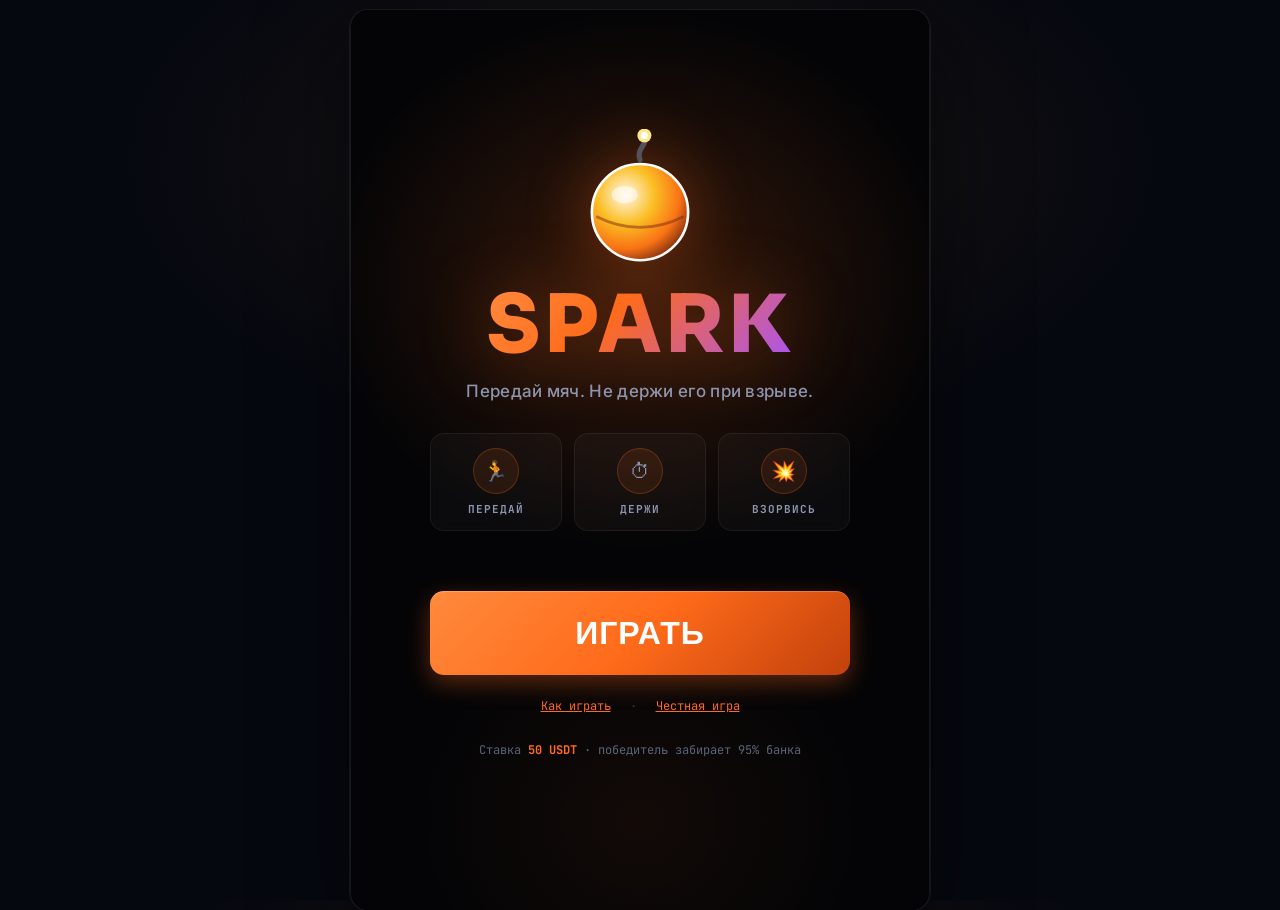
==== commit df7de0ff: "revert: restore last working monolith (BUILD_ID 20260711g) Reverting all Svelte/app experiments. Thi" ====
--- a/200.html
+++ b/200.html
@@ -1,260 +1,2884 @@
 <!DOCTYPE html>
 <html lang="ru">
 <head>
-  <meta charset="UTF-8" />
-  <meta name="viewport" content="width=device-width, initial-scale=1.0, maximum-scale=1.0, user-scalable=no, viewport-fit=cover" />
-  <title>SPARK — бомба (hot potato)</title>
-  <!-- Telegram WebApp SDK (безопасно вне ТГ: window.Telegram просто не определится) -->
-  <script src="https://telegram.org/js/telegram-web-app.js?62"></script>
-  <style>
-    /* прелоадер (п.9) — показывается пока грузится JS */
-    #preloader { position: fixed; inset: 0; background: #0d0d14; display: flex; flex-direction: column; align-items: center; justify-content: center; z-index: 9999; transition: opacity .4s; }
-    #preloader.hide { opacity: 0; pointer-events: none; }
-    .pl-logo { font-size: 56px; margin-bottom: 20px; filter: drop-shadow(0 0 24px rgba(255,107,26,.4)); animation: plPulse 1.5s ease-in-out infinite; }
-    @keyframes plPulse { 0%,100%{opacity:.7;transform:scale(.95)} 50%{opacity:1;transform:scale(1.05)} }
-    .pl-spinner { width: 28px; height: 28px; border: 2.5px solid rgba(255,255,255,.1); border-top-color: #ff6b1a; border-radius: 50%; animation: plSpin .8s linear infinite; }
-    @keyframes plSpin { to { transform: rotate(360deg); } }
-  </style>
-  <script>var gn=Object.defineProperty;var yn=(R,$,X)=>$ in R?gn(R,$,{enumerable:!0,configurable:!0,writable:!0,value:X}):R[$]=X;var v=(R,$,X)=>yn(R,typeof $!="symbol"?$+"":$,X);(function(){"use strict";const R=.95,$=.05,X=100,it=3,Rt=1e3,at=500,ue=14e-5,fe=.01,me=700,rt={cool:"#ffffff",warm:"#ffb627",hot:"#ff6b1a",burn:"#ef4444"};function lt(n){return n>4?rt.burn:n>2.5?rt.hot:n>1.5?rt.warm:rt.cool}const gt="spark_v1",pe=2;function z(){return{balance:Rt,wins:0,losses:0,streak:0,longestStreak:0,totalDuels:0,totalPL:0,history:[],clientSeed:"p-"+Math.random().toString(36).slice(2,8),nonce:0,xp:0,dailyStreak:0,dailyLastClaim:0}}function he(){try{const n=localStorage.getItem(gt);if(!n)return z();const t=JSON.parse(n);if(!t||!t.s)return z();const e={...z(),...t.s};return(!Number.isFinite(e.balance)||e.balance<0)&&(e.balance=Rt),Array.isArray(e.history)||(e.history=[]),Number.isFinite(e.xp)||(e.xp=0),Number.isFinite(e.dailyStreak)||(e.dailyStreak=0),Number.isFinite(e.dailyLastClaim)||(e.dailyLastClaim=0),e}catch{return z()}}function yt(n){try{localStorage.setItem(gt,JSON.stringify({v:pe,s:n}))}catch{}}function ve(){try{localStorage.removeItem(gt)}catch{}return z()}const q=[{name:"Bronze",minXp:0,color:"#cd7f32"},{name:"Silver",minXp:100,color:"#c0c0c0"},{name:"Gold",minXp:300,color:"#ffb627"},{name:"Platinum",minXp:700,color:"#00e676"},{name:"Diamond",minXp:1500,color:"#00bfff"}];function j(n){let t=q[0],e=null;for(let o=0;o<q.length;o++)n>=q[o].minXp&&(t=q[o],e=q[o+1]??null);const s=e?(n-t.minXp)/(e.minXp-t.minXp):1;return{rank:t,next:e,progress:Math.max(0,Math.min(1,s))}}function be(n){const t=n.stake*2,e=t*(1-$);return n.youFried?{net:-10,pot:t,payout:e,outcome:"lose"}:{net:Math.round((e-n.stake)*100)/100,pot:t,payout:e,outcome:"win"}}function ge(n){const t=Math.pow(2,52),s=parseInt(n.slice(0,13),16)/t;let o=it+R/(1-s)-R;return(!Number.isFinite(o)||o<it)&&(o=it),o=Math.min(o,X),Math.max(it,Math.round(o*100)/100)}function kt(n){let t="";for(let e=0;e<n.length;e++)t+=n[e].toString(16).padStart(2,"0");return t}function ye(n){const t=new Uint8Array(n);return crypto.getRandomValues(t),kt(t)}async function ke(n){const t=await crypto.subtle.digest("SHA-256",new TextEncoder().encode(n));return kt(new Uint8Array(t))}async function xe(n,t){const e=await crypto.subtle.importKey("raw",new TextEncoder().encode(n),{name:"HMAC",hash:"SHA-256"},!1,["sign"]),s=await crypto.subtle.sign("HMAC",e,new TextEncoder().encode(t));return kt(new Uint8Array(s))}async function we(n,t){const e=ye(18),s=await ke(e),o=await xe(e,`${n}:${t}`),a=ge(o);return{serverSeed:e,commit:s,clientSeed:n,nonce:t,B:a}}function Me(n){return ue*(1+(n-1)*fe)}function Se(n,t){const e=Math.min(50,t);return n*Math.exp(Me(n)*e)}const Dt={timid:{baseHold:1100,passCeiling:.8,heatSensitivity:.85,jitter:.18},balanced:{baseHold:1500,passCeiling:.88,heatSensitivity:.65,jitter:.22},degen:{baseHold:2e3,passCeiling:.94,heatSensitivity:.45,jitter:.28}};let xt="balanced",G=Dt.balanced,ct=0,K=!1;function Ee(){const n=["timid","balanced","degen"];return xt=n[Math.floor(Math.random()*n.length)],G=Dt[xt],ct=0,K=!1,xt}function Ot(n,t,e){K=!0;const s=Math.max(0,Math.min(1,(t-1)/9)),o=1-G.heatSensitivity*s*.75,a=1+(Math.random()*2-1)*G.jitter;let i=G.baseHold*o*a;const l=e*G.passCeiling;t>=l&&(i=Math.min(i,100+Math.random()*150)),i=Math.max(80,i),ct=n+i}function Be(){ct=0,K=!1}function Ce(n,t,e){return K?t>=e*G.passCeiling?!0:n>=ct?(K=!1,!0):!1:!1}const Le=["pass","short","win","lose","tick","ui","charge","cd3","cd2","cd1","go","ambient"];let S=null;const dt=new Map;let x=null,I=null,D=null,Y=!1,V=null,J=0;function Q(){if(S)return S;const n=window.AudioContext||window.webkitAudioContext;if(!n)return null;S=new n,x=S.createGain(),x.gain.value=.9;const t=S.createDynamicsCompressor();return t.threshold.value=-14,t.ratio.value=6,x.connect(t),t.connect(S.destination),S}async function _t(){const n=Q();n&&await Promise.all(Le.map(async t=>{try{const s=await(await fetch(`./sfx/${t}.mp3`)).arrayBuffer(),o=await n.decodeAudioData(s);dt.set(t,o)}catch{}}))}function $e(){const n=Q();n&&n.state==="suspended"&&n.resume()}function E(n,t=1,e=1){const s=Q();if(!s||!x)return;const o=dt.get(n);if(!o)return;const a=s.createBufferSource();a.buffer=o,a.playbackRate.value=e;const i=s.createGain();i.gain.value=Math.max(0,Math.min(1,t)),a.connect(i),i.connect(x),a.onended=()=>{try{i.disconnect(),a.disconnect()}catch{}},a.start()}function Ut(n){const t=Q();if(!t||!x)return;const e=Math.max(0,Math.min(1,n));if(e<=.01){Ft();return}const s=dt.get("ambient");s&&(Y||(I=t.createBufferSource(),I.buffer=s,I.loop=!0,D=t.createGain(),D.gain.value=0,I.connect(D),D.connect(x),I.onended=()=>{Y=!1,I=null,D=null},I.start(),Y=!0),D.gain.setTargetAtTime(.05+e*.37,t.currentTime,.3))}function Ft(){if(!Y||!S||!D||!I)return;D.gain.setTargetAtTime(0,S.currentTime,.15);const n=I;window.setTimeout(()=>{try{n.stop()}catch{}},300),Y=!1}function Ie(n){wt(),J=Math.max(0,Math.min(1,n));const t=()=>{E("tick",.3+J*.35),V=window.setTimeout(t,Nt(J))};V=window.setTimeout(t,Nt(J))}function Nt(n){return Math.round(1300-n*1100)}function Te(n){J=Math.max(0,Math.min(1,n))}function wt(){V!==null&&(window.clearTimeout(V),V=null)}function Mt(){wt(),Ft()}let w=null,O=null,T=!1;function Ht(){if(T)return;const n=Q();if(!n||!x)return;const t=dt.get("ambient");!t||w||(w=n.createBufferSource(),w.buffer=t,w.loop=!0,O=n.createGain(),O.gain.value=0,w.connect(O),O.connect(x),w.onended=()=>{w=null,O=null},w.start(),O.gain.setTargetAtTime(.08,n.currentTime,1))}function Xt(){if(!w||!ut())return;O&&O.gain.setTargetAtTime(0,ut().currentTime,.3);const n=w;setTimeout(()=>{try{n.stop()}catch{}},400),w=null}function ut(){return S}function Pe(){T=!T;try{localStorage.setItem("spark:muted",T?"1":"0")}catch{}return x&&ut()&&x.gain.setTargetAtTime(T?0:.9,ut().currentTime,.1),T&&Xt(),T}function Ae(){return T}function Re(){try{T=localStorage.getItem("spark:muted")==="1"}catch{}}class De{constructor(t){v(this,"canvas");v(this,"ctx");v(this,"state",null);v(this,"particles",[]);v(this,"sparks",[]);v(this,"shake",0);v(this,"w",0);v(this,"h",0);v(this,"dpr",1);v(this,"tossActive",!1);v(this,"tossProgress",0);v(this,"tossFromX",0);v(this,"tossFromY",0);v(this,"tossToX",0);v(this,"tossToY",0);this.canvas=t;const e=t.getContext("2d");if(!e)throw new Error("no 2d context");this.ctx=e,this.resize()}resize(){this.dpr=Math.min(2,window.devicePixelRatio||1);const t=this.canvas.getBoundingClientRect();this.w=t.width||390,this.h=t.height||700,this.canvas.width=Math.max(1,Math.floor(this.w*this.dpr)),this.canvas.height=Math.max(1,Math.floor(this.h*this.dpr)),this.ctx.setTransform(this.dpr,0,0,this.dpr,0,0)}setState(t){this.state=t}getWidth(){return this.w}getHeight(){return this.h}flashScreen(t){}clear(){this.particles=[],this.sparks=[],this.shake=0,this.tossActive=!1,this.ctx.setTransform(1,0,0,1,0,0),this.ctx.clearRect(0,0,this.canvas.width,this.canvas.height),this.ctx.setTransform(this.dpr,0,0,this.dpr,0,0)}ballX(t){return this.tossActive?this.tossFromX+(this.tossToX-this.tossFromX)*this.tossProgress:t===1?this.w*.25:this.w*.75}ballY(){if(this.tossActive){const t=this.tossProgress;return this.h*.5-Math.sin(t*Math.PI)*this.h*.12}return this.h*.5}tossBall(t){this.tossFromX=this.ballX(this.state?.holder??1),this.tossFromY=this.h*.5,this.tossToX=t===1?this.w*.25:this.w*.75,this.tossToY=this.h*.5,this.tossProgress=0,this.tossActive=!0}hitParticles(t,e,s){for(let o=0;o<12;o++){const a=Math.random()*Math.PI*2,i=50+Math.random()*100;this.particles.push({x:t,y:e,vx:Math.cos(a)*i,vy:Math.sin(a)*i,life:300+Math.random()*200,max:500,size:2+Math.random()*2.5,color:s})}}burst(t,e){this.hitParticles(t,e,"#ff8a1f"),this.hitParticles(t,e,"#ffd966")}explosion(t,e){for(let s=0;s<40;s++){const o=Math.random()*Math.PI*2,a=80+Math.random()*200;this.particles.push({x:t,y:e,vx:Math.cos(o)*a,vy:Math.sin(o)*a,life:500+Math.random()*400,max:900,size:2+Math.random()*4,color:["#ff6b00","#ffd966","#ffffff","#a855f7"][Math.floor(Math.random()*4)]})}for(let s=0;s<8;s++){const o=s/8*Math.PI*2+Math.random()*.5,a=60+Math.random()*80;this.sparks.push({x1:t,y1:e,x2:t+Math.cos(o)*a,y2:e+Math.sin(o)*a,life:300,max:300})}this.shake=24}update(t){const e=t/1e3;if(this.tossActive&&(this.tossProgress+=t/300,this.tossProgress>=1&&(this.tossProgress=1,this.tossActive=!1),Math.random()<.7)){const s=this.ballX(this.state?.holder??1),o=this.ballY();this.particles.push({x:s,y:o,vx:(Math.random()-.5)*30,vy:(Math.random()-.5)*30,life:200,max:350,size:1.5+Math.random()*2,color:"#ff8a1f"})}for(const s of this.particles)s.x+=s.vx*e,s.y+=s.vy*e,s.vx*=.93,s.vy*=.93,s.vy+=40*e,s.life-=t;this.particles=this.particles.filter(s=>s.life>0);for(const s of this.sparks)s.life-=t;this.sparks=this.sparks.filter(s=>s.life>0),this.shake*=.87,this.shake<.1&&(this.shake=0)}render(t){if(!this.state)return;this.ctx.setTransform(this.dpr,0,0,this.dpr,0,0);const{ctx:e,w:s,h:o}=this,a=this.state,i=a.heat,l=Math.min(1,(i-1)/3);e.save();const d=e.createRadialGradient(s/2,o*.4,0,s/2,o*.4,Math.max(s,o)*.7),u=Math.floor(20+l*40),p=Math.floor(14+l*10);d.addColorStop(0,`rgb(${u}, ${p}, 16)`),d.addColorStop(1,"#060810"),e.fillStyle=d,e.fillRect(0,0,s,o),e.strokeStyle=`rgba(40, 60, 100, ${.08+l*.04})`,e.lineWidth=1,e.beginPath();for(let c=0;c<s;c+=35)e.moveTo(c,0),e.lineTo(c,o);for(let c=0;c<o;c+=35)e.moveTo(0,c),e.lineTo(s,c);e.stroke();const g=this.shake?(Math.random()-.5)*this.shake:0,k=this.shake?(Math.random()-.5)*this.shake:0;e.translate(g,k),this.drawZones(a.holder,s,o,l),(a.phase==="running"||a.phase==="resolving")&&this.drawBomb(i,l,t,a.lockout,a.lockProgress),e.save(),e.globalCompositeOperation="lighter";for(const c of this.sparks){const m=Math.max(0,c.life/c.max);e.globalAlpha=m,e.strokeStyle="#ffd966",e.lineWidth=2,e.shadowColor="#ff6b00",e.shadowBlur=8,e.beginPath(),e.moveTo(c.x1,c.y1),e.lineTo(c.x2,c.y2),e.stroke()}e.restore(),e.save(),e.globalCompositeOperation="lighter";for(const c of this.particles)e.globalAlpha=Math.max(0,c.life/c.max),e.fillStyle=c.color,e.beginPath(),e.arc(c.x,c.y,c.size,0,Math.PI*2),e.fill();if(e.restore(),l>.2){const c=e.createRadialGradient(s/2,o/2,s*.3,s/2,o/2,s*.75);c.addColorStop(0,"transparent"),c.addColorStop(1,`rgba(255, 51, 0, ${Math.min(.4,l*.35)})`),e.fillStyle=c,e.fillRect(-g,-k,s,o)}e.restore()}drawZones(t,e,s,o){const a=this.ctx;a.strokeStyle=`rgba(255, 255, 255, ${.04+o*.03})`,a.lineWidth=1,a.setLineDash([4,12]),a.beginPath(),a.moveTo(e/2,0),a.lineTo(e/2,s),a.stroke(),a.setLineDash([]);const i=t===1?e*.25:e*.75,l=t===1?"#10b981":"#ff6b00",d=a.createRadialGradient(i,s*.5,0,i,s*.5,e*.35);d.addColorStop(0,`${l}22`),d.addColorStop(1,"transparent"),a.fillStyle=d,a.fillRect(0,0,e,s),a.font='700 14px "Sora", sans-serif',a.textAlign="center",a.fillStyle=t===1?"#10b981":"rgba(16, 185, 129, 0.4)",a.fillText("ТЫ",e*.25,36),a.fillStyle=t===2?"#ff8a1f":"rgba(255, 138, 31, 0.4)",a.fillText("СОПЕРНИК",e*.75,36)}drawBomb(t,e,s,o,a){const i=this.ctx,l=this.state.holder,d=this.ballX(l),u=this.ballY(),p=Math.min(this.w,this.h)*.09,g=e>.5?(Math.random()-.5)*(e-.5)*8:0,k=e>.5?(Math.random()-.5)*(e-.5)*8:0,c=o?1+Math.sin(s*.018)*.08:1+Math.sin(s*.005)*.03,m=Math.max(8,p*c),U=lt(t);i.save(),i.globalCompositeOperation="lighter";const ot=m*(1.8+e*1.5),H=i.createRadialGradient(d+g,u+k,0,d+g,u+k,ot);H.addColorStop(0,U),H.addColorStop(.25,U),H.addColorStop(1,"transparent"),i.globalAlpha=.3+e*.3,i.fillStyle=H,i.beginPath(),i.arc(d+g,u+k,ot,0,Math.PI*2),i.fill(),i.restore(),i.save(),i.translate(g,k);const bt=i.createRadialGradient(d-m*.3,u-m*.35,m*.05,d,u,m);bt.addColorStop(0,"#3a3a48"),bt.addColorStop(.5,"#1a1a24"),bt.addColorStop(1,"#0a0a10"),i.fillStyle=bt,i.beginPath(),i.arc(d,u,m,0,Math.PI*2),i.fill(),i.strokeStyle=U,i.lineWidth=1.5,i.shadowColor=U,i.shadowBlur=10+e*12,i.beginPath(),i.arc(d,u,m,0,Math.PI*2),i.stroke(),i.shadowBlur=0,i.globalAlpha=.25+e*.15,i.fillStyle=U,i.beginPath(),i.ellipse(d-m*.2,u-m*.4,m*.4,m*.18,-.4,0,Math.PI*2),i.fill(),i.restore(),this.drawFuse(d+g,u+k-m,m,t,e,s),o&&a>0&&(i.save(),i.strokeStyle="#ef4444",i.lineWidth=3,i.shadowColor="#ef4444",i.shadowBlur=14,i.beginPath(),i.arc(d+g,u+k,m+8,-Math.PI/2,-Math.PI/2+a*Math.PI*2),i.stroke(),i.restore())}drawFuse(t,e,s,o,a,i){const l=this.ctx,d=s*(.4+a*.8),u=e-d,p=Math.sin(i*.007)*(s*.12),g=t+p;l.save(),l.globalCompositeOperation="lighter",l.strokeStyle=lt(o),l.lineWidth=2.5,l.lineCap="round",l.globalAlpha=.5+a*.3,l.beginPath(),l.moveTo(t,e),l.quadraticCurveTo(t+p*.5,e-d*.5,g,u),l.stroke();const k=s*.15*(1+Math.sin(i*.025)*.3),c=l.createRadialGradient(g,u,0,g,u,k*3.5);c.addColorStop(0,"#ffffff"),c.addColorStop(.3,lt(o)),c.addColorStop(1,"transparent"),l.globalAlpha=.9,l.fillStyle=c,l.beginPath(),l.arc(g,u,k*3.5,0,Math.PI*2),l.fill();const m=Math.floor(2+a*8);for(let U=0;U<m;U++){const ot=-Math.PI/2+(Math.random()-.5)*2,H=k*(1+Math.random()*3);l.globalAlpha=.5*Math.random(),l.fillStyle=Math.random()>.5?"#ffd966":lt(o),l.beginPath(),l.arc(g+Math.cos(ot)*H,u+Math.sin(ot)*H,1+Math.random()*1.5,0,Math.PI*2),l.fill()}l.restore()}}function B(n){const t=document.createElement("template");return t.innerHTML=n.trim(),t.content.firstElementChild}function ft(n){document.querySelectorAll(".screen").forEach(t=>{t.classList.toggle("visible",t.dataset.screen===n)})}function Oe(n,t){n.appendChild(B(`
-    <section class="screen intro-screen visible" data-screen="intro">
-      <div class="intro-wrap">
-        <div class="intro-logo"><svg viewBox="0 0 120 130" width="104" height="112">
-          <defs>
-            <radialGradient id="bombBody" cx="0.35" cy="0.3" r="0.8">
-              <stop offset="0" stop-color="#3a2230"/>
-              <stop offset="0.5" stop-color="#1a1218"/>
-              <stop offset="1" stop-color="#080608"/>
-            </radialGradient>
-            <linearGradient id="fuse" x1="0" y1="1" x2="1" y2="0">
-              <stop offset="0" stop-color="#ff6b00"/>
-              <stop offset="0.5" stop-color="#ffb020"/>
-              <stop offset="1" stop-color="#fff7cc"/>
-            </linearGradient>
-            <radialGradient id="sparkCore" cx="0.5" cy="0.5" r="0.5">
-              <stop offset="0" stop-color="#ffffff"/>
-              <stop offset="0.3" stop-color="#fff7cc"/>
-              <stop offset="0.6" stop-color="#ffb020"/>
-              <stop offset="1" stop-color="#ff6b00" stop-opacity="0"/>
-            </radialGradient>
-          </defs>
-
-          \x3C!-- bomb body -->
-          <circle cx="60" cy="74" r="38" fill="url(#bombBody)" stroke="rgba(255,107,0,0.35)" stroke-width="1.5"/>
-          \x3C!-- highlight -->
-          <ellipse cx="46" cy="60" rx="14" ry="9" fill="rgba(255,255,255,0.10)"/>
-
-          \x3C!-- fuse cap -->
-          <rect x="54" y="32" width="12" height="8" rx="2" fill="#2a2018" stroke="rgba(255,107,0,0.4)" stroke-width="1"/>
-
-          \x3C!-- fuse line -->
-          <path d="M60 34 Q64 22 56 14 Q50 8 62 4" fill="none" stroke="url(#fuse)" stroke-width="3" stroke-linecap="round"/>
-
-          \x3C!-- spark explosion at fuse tip -->
-          <circle cx="62" cy="4" r="10" fill="url(#sparkCore)"/>
-          <circle cx="62" cy="4" r="3.5" fill="#ffffff"/>
-
-          \x3C!-- flying sparks -->
-          <line x1="62" y1="4" x2="72" y2="-2" stroke="#ffb020" stroke-width="2" stroke-linecap="round"/>
-          <line x1="62" y1="4" x2="54" y2="-3" stroke="#ff6b00" stroke-width="2" stroke-linecap="round"/>
-          <line x1="62" y1="4" x2="68" y2="14" stroke="#ff8a1f" stroke-width="1.5" stroke-linecap="round"/>
-          <circle cx="74" cy="2" r="1.4" fill="#fff7cc"/>
-          <circle cx="50" cy="6" r="1.2" fill="#ffb020"/>
-          <circle cx="70" cy="16" r="1" fill="#ff6b00"/>
-        </svg></div>
-        <h1 class="title-main">SPARK</h1>
-        <div class="subtitle">Передавай бомбу. Не оставайся с ней, когда рванёт.</div>
-        <button class="btn-primary intro-cta" id="introPlay">ИГРАТЬ</button>
-        <p class="intro-foot">Ставка <b>10 монет</b> · победитель забирает 95% · hot potato</p>
+<meta charset="UTF-8">
+<meta name="viewport" content="width=device-width, initial-scale=1.0, maximum-scale=1.0, user-scalable=no, viewport-fit=cover">
+<title>SPARK — передай бомбу</title>
+<meta name="theme-color" content="#060810">
+<meta name="description" content="PvP дуэль: передавай бомбу, не держи при взрыве. Ставка 10 USDT, победитель забирает банк.">
+<link rel="manifest" href="manifest.json">
+<link rel="apple-touch-icon" href="data:image/svg+xml,%3Csvg xmlns='http://www.w3.org/2000/svg' viewBox='0 0 180 180'%3E%3Crect width='180' height='180' fill='%23060810'/%3E%3Ccircle cx='90' cy='100' r='45' fill='%23f97316'/%3E%3Cpath d='M90 30 Q100 20 105 25 Q108 15 98 10' stroke='%2352525b' stroke-width='4' fill='none'/%3E%3Ccircle cx='98' cy='10' r='6' fill='%23fbbf24'/%3E%3C/svg%3E">
+<meta name="apple-mobile-web-app-capable" content="yes">
+<meta name="apple-mobile-web-app-status-bar-style" content="black-translucent">
+<meta name="apple-mobile-web-app-title" content="SPARK">
+<meta http-equiv="Cache-Control" content="no-cache, no-store, must-revalidate">
+<link rel="preconnect" href="https://fonts.googleapis.com">
+<link rel="preconnect" href="https://fonts.gstatic.com" crossorigin>
+<link rel="preload" as="style" href="https://fonts.googleapis.com/css2?family=Sora:wght@400;500;600;700;800&family=JetBrains+Mono:wght@700;800&family=Inter:wght@400;500;600;700&display=swap" onload="this.rel='stylesheet'">
+<noscript><link rel="stylesheet" href="https://fonts.googleapis.com/css2?family=Sora:wght@400;500;600;700;800&family=JetBrains+Mono:wght@700;800&family=Inter:wght@400;500;600;700&display=swap"></noscript>
+<style>
+  :root {
+    --app-h: 100dvh;
+    --void: #060810;
+    --panel: #0d1018;
+    --panel2: #131825;
+    --panel3: #1a2030;
+    --border: rgba(255,255,255,0.06);
+    --border2: rgba(255,255,255,0.12);
+    --border-glow: rgba(249, 115, 22, 0.3);
+    --spark: #ff6b1a;
+    --spark-glow: rgba(255, 107, 26, 0.35);
+    --spark-bright: #ff8a3d;
+    --spark-2: #fbbf24;
+    --short: #ef4444;
+    --short-glow: rgba(239, 68, 68, 0.5);
+    --safe: #10b981;
+    --safe-glow: rgba(16, 185, 129, 0.25);
+    --violet: #a855f7;
+    --violet-glow: rgba(168, 85, 247, 0.2);
+    --ink: #e8e8ec;
+    --mut: #8b95b0;
+    --dim: #5a6478;
+    --display: 'Sora', sans-serif;
+    --mono: 'JetBrains Mono', monospace;
+    --glitch: 'Sora', sans-serif;
+    --header-h: 56px;
+    --strip-h: 24px;
+    --tg-close-reserve: 64px;
+    --chrome-top: calc(max(13px, env(safe-area-inset-top)) + var(--header-h) + var(--strip-h));
+    --spark-size: clamp(64px, 17vw, 86px);
+    --spark-half: calc(var(--spark-size) / 2);
+    --wire-top: 58%;
+    --wire-h: clamp(88px, 22vh, 120px);
+    --zone-pad-top: clamp(46px, 12vh, 72px);
+    --heat-font: clamp(28px, 8.5vw, 36px);
+    --zone-status-font: clamp(26px, 7.5vw, 34px);
+    --zone-charge-font: clamp(19px, 5.2vw, 26px);
+    --pass-h: clamp(68px, 11vh, 84px);
+    --pass-font: clamp(36px, 10vw, 50px);
+    --pass-shadow: clamp(6px, 1.2vh, 9px);
+    --controls-pad-y: clamp(12px, 2vh, 18px);
+    --screen-btn-font: clamp(22px, 5.5vw, 26px);
+    --overlay-max: min(440px, 100%);
+    --ease-out: cubic-bezier(0.16, 1, 0.3, 1);
+    --ease-spring: cubic-bezier(0.34, 1.56, 0.64, 1);
+  }
+
+  /* на интро шапка и игровая зона скрыты — splash на весь экран */
+  body.on-intro .header, body.on-intro .trust-strip, body.on-intro .arena, body.on-intro .controls { display: none; }
+  body.on-intro #app { background: radial-gradient(circle at 50% 35%, #1a1410 0%, var(--void) 75%); }
+
+  * { box-sizing: border-box; -webkit-tap-highlight-color: transparent; }
+  html, body { margin: 0; padding: 0; height: 100%; overscroll-behavior: none; }
+  body {
+    background-color: var(--void); color: var(--ink);
+    font-family: 'Inter', sans-serif; overflow: hidden; user-select: none;
+    display: flex; justify-content: center;
+    padding-top: var(--tg-close-reserve);
+    box-sizing: border-box;
+  }
+
+  .app-container {
+    width: 100%; max-width: 480px;
+    height: calc(var(--app-h) - var(--tg-close-reserve));
+    display: flex; flex-direction: column;
+    margin: 0 auto; position: relative;
+    background:
+      radial-gradient(ellipse 120% 50% at 50% 0%, rgba(255,107,26,.10) 0%, transparent 55%),
+      radial-gradient(ellipse 80% 40% at 50% 100%, rgba(168,85,247,.04) 0%, transparent 50%),
+      linear-gradient(180deg, #080b14 0%, #060810 100%);
+    border-left: 1px solid var(--border); border-right: 1px solid var(--border);
+    overflow: hidden;
+  }
+
+  /* ===== HEADER ===== */
+  .header {
+    padding: max(13px, env(safe-area-inset-top)) 16px 12px;
+    display: flex; justify-content: space-between; align-items: center;
+    border-bottom: 1px solid var(--border); background: rgba(6,8,16,0.85); backdrop-filter: blur(16px);
+    z-index: 100; position: relative;
+  }
+  .brand-wrap { display: flex; align-items: center; gap: 10px; cursor: pointer; }
+  .logo-svg { width: 30px; height: 30px; flex: none; filter: drop-shadow(0 0 10px var(--spark-glow)); }
+  .brand { font-family: var(--glitch); font-size: 26px; font-weight: 800; color: var(--spark); letter-spacing: 3px; line-height: 1;
+    background: linear-gradient(135deg, var(--spark-bright), var(--spark)); -webkit-background-clip: text; background-clip: text; color: transparent; }
+  .header-right { display: flex; align-items: center; gap: 8px; }
+  .balance { font-family: var(--mono); font-size: 17px; color: var(--safe); font-weight: 800; cursor: pointer; transition: color .2s;
+    padding: 4px 12px; border-radius: 10px; background: rgba(16,185,129,.08); border: 1px solid rgba(16,185,129,.15); }
+  .deposit-btn {
+    width: 34px; height: 34px; border-radius: 12px; border: 1px solid rgba(16,185,129,.3);
+    background: rgba(16,185,129,.08); color: var(--safe); font-size: 22px; font-weight: 700;
+    line-height: 1; cursor: pointer; flex: none; transition: transform .15s var(--ease-out), background .2s;
+  }
+  .deposit-btn:active { transform: scale(.9); }
+
+  /* ===== ARENA ===== */
+  .arena {
+    flex: 1; min-height: 0; position: relative; display: flex; flex-direction: column;
+    overflow: hidden; border-bottom: 1px solid var(--border);
+    background:
+      radial-gradient(ellipse 75% 50% at 50% 60%, rgba(255,107,26,.05) 0%, transparent 60%),
+      linear-gradient(180deg, #0a0e16 0%, #060810 55%, #080a12 100%);
+  }
+  /* центральная разделительная линия-стадион с glow */
+  .arena::after {
+    content: ''; position: absolute; top: var(--wire-top); left: 8%; right: 8%; height: 2px;
+    transform: translateY(-50%);
+    background: linear-gradient(90deg, transparent, var(--border2), rgba(255,107,26,.4), var(--border2), transparent);
+    box-shadow: 0 0 16px rgba(255,107,26,.25); z-index: 5; pointer-events: none;
+  }
+  /* верхняя виньетка */
+  .arena::before {
+    content: ''; position: absolute; top: 0; left: 0; right: 0; height: 90px; z-index: 1;
+    background: linear-gradient(180deg, rgba(6,8,16,.6), transparent); pointer-events: none;
+  }
+
+  /* global voltage readout */
+  .global-volt-container {
+    position: absolute; top: clamp(8px, 2vh, 16px); left: 50%; transform: translateX(-50%);
+    background: rgba(6,8,16,0.72); padding: clamp(5px, 1.2vh, 8px) clamp(16px, 4.5vw, 26px); border-radius: 20px;
+    border: 1px solid rgba(255,255,255,0.1); text-align: center; z-index: 15; max-width: calc(100% - 24px);
+    backdrop-filter: blur(14px); box-shadow: 0 4px 24px rgba(0,0,0,.5), inset 0 1px 0 rgba(255,255,255,.06);
+  }
+  .global-volt { font-family: var(--display); font-size: var(--heat-font); font-weight: 700; color: #fff; line-height: 1; transition: color .12s; font-variant-numeric: tabular-nums; }
+  .global-label { font-family: var(--mono); font-size: 10px; color: var(--mut); letter-spacing: 1.8px; text-transform: uppercase; }
+
+  /* trust strip */
+  .trust-strip {
+    display: flex; align-items: center; justify-content: center; gap: 8px; flex-wrap: wrap;
+    padding: 4px 12px 5px; font-family: var(--mono); font-size: 10.5px; color: var(--dim);
+    border-bottom: 1px solid var(--border); background: rgba(8,8,10,0.95); z-index: 99; position: relative;
+  }
+  .trust-strip .dot { color: var(--safe); }
+  .trust-strip button { background: none; border: none; color: var(--mut); cursor: pointer; font: inherit; padding: 0; text-decoration: underline; }
+  .balance-unit { font-size: 13px; color: var(--mut); font-weight: 700; margin-left: 2px; }
+
+  /* zones */
+  .zones { display: flex; flex: 1; width: 100%; position: relative; z-index: 2; }
+  .zone {
+    flex: 1; min-width: 0; display: flex; flex-direction: column; align-items: center; justify-content: flex-start;
+    padding-top: var(--zone-pad-top); transition: background .35s var(--ease-out);
+  }
+  .zone-p1 { border-right: 1px solid rgba(255,255,255,0.04); }
+  .zone.active { background: radial-gradient(circle at 50% 35%, rgba(255,107,26,0.16) 0%, transparent 65%); }
+  .zone-title {
+    font-family: 'Inter', sans-serif; font-size: 11px; color: var(--dim); text-transform: uppercase;
+    font-weight: 800; letter-spacing: 2.5px; padding: 3px 12px; border-radius: 999px;
+    border: 1px solid var(--border); background: rgba(6,8,16,.6);
+  }
+  .zone.active .zone-title { color: var(--spark-bright); border-color: rgba(255,107,26,.3); }
+  .zone-charge { font-family: var(--mono); font-size: var(--zone-charge-font); color: var(--mut); font-weight: 800; margin-top: 8px; line-height: 1; font-variant-numeric: tabular-nums; transition: color .2s; }
+  .zone.active .zone-charge { color: var(--spark-2); }
+  .zone-status { font-family: var(--display); font-size: var(--zone-status-font); color: var(--safe); line-height: 1; margin-top: clamp(6px, 1.5vh, 10px); transition: color .25s, text-shadow .25s; font-weight: 700; }
+  .zone.active .zone-status { color: var(--spark-bright); text-shadow: 0 0 20px var(--spark-glow); }
+
+  /* the wire + spark node */
+  .wire-track {
+    position: absolute; top: var(--wire-top); left: 0; right: 0; height: var(--wire-h);
+    transform: translateY(-50%); pointer-events: none; z-index: 10;
+  }
+  .spark {
+    width: var(--spark-size); height: var(--spark-size); border-radius: 50%;
+    background: radial-gradient(circle at 32% 30%, #fff 0%, var(--spark-2) 38%, var(--spark) 70%, #7c2d12 100%);
+    box-shadow: 0 0 35px var(--spark-glow), 0 0 60px rgba(255,107,26,0.15), inset 0 0 18px #fed7aa;
+    position: absolute; top: 17px;
+    transition: left .18s var(--ease-spring), filter .15s;
+    display: flex; align-items: center; justify-content: center;
+    animation: sparkIdle 2.4s ease-in-out infinite;
+  }
+  @keyframes sparkIdle { 0%,100%{transform:scale(1)} 50%{transform:scale(1.04)} }
+  .spark svg { width: calc(var(--spark-size) * 0.47); height: calc(var(--spark-size) * 0.47); }
+  .pos-1 { left: calc(25% - var(--spark-half)); }
+  .pos-2 { left: calc(75% - var(--spark-half)); }
+
+  /* locked (lockout) state */
+  .spark.locked {
+    background: radial-gradient(circle at 32% 30%, #fff 0%, var(--short) 42%, #7f1d1d 100%);
+    box-shadow: 0 0 42px var(--short-glow), 0 0 70px rgba(239,68,68,0.2), inset 0 0 18px #fecaca;
+    animation: pulse-lock .5s infinite alternate;
+  }
+  @keyframes pulse-lock { from { transform: scale(0.97); } to { transform: scale(1.03); } }
+  .lock-timer { font-family: var(--mono); font-size: 13px; font-weight: 800; color: #1a0606; }
+
+  /* ===== CONTROLS ===== */
+  .controls {
+    flex: none; padding: var(--controls-pad-y) max(14px, env(safe-area-inset-right)) max(18px, env(safe-area-inset-bottom)) max(14px, env(safe-area-inset-left));
+    background: rgba(6,8,16,0.9); backdrop-filter: blur(10px); z-index: 20; position: relative;
+  }
+  .pass-btn {
+    width: 100%; height: var(--pass-h); border-radius: 18px; border: none; outline: none;
+    background: linear-gradient(135deg, var(--spark-bright) 0%, var(--spark) 50%, #c2410c 100%);
+    color: #fff; font-family: var(--display); font-size: var(--pass-font); font-weight: 700; letter-spacing: 2px;
+    text-transform: uppercase; cursor: pointer; transition: transform .1s var(--ease-out), box-shadow .15s, filter .15s;
+    box-shadow: 0 var(--pass-shadow) 0 #9a3412, 0 var(--pass-shadow) 28px var(--spark-glow), inset 0 1px 0 rgba(255,255,255,.25);
+    display: flex; flex-direction: column; align-items: center; justify-content: center; line-height: 1;
+    position: relative; overflow: hidden;
+  }
+  .pass-btn:not(:disabled)::after {
+    content: ''; position: absolute; top: 0; left: -60%; width: 45%; height: 100%;
+    background: linear-gradient(105deg, transparent, rgba(255,255,255,.3), transparent);
+    transform: skewX(-18deg); animation: btnShimmer 3.5s ease-in-out infinite;
+  }
+  .pass-btn:active { transform: translateY(var(--pass-shadow)); box-shadow: 0 0 0 #9a3412, 0 0 18px var(--spark-glow); }
+  .pass-btn:disabled {
+    background: var(--panel2); color: var(--dim); box-shadow: none; transform: translateY(0); cursor: not-allowed; border: 1px solid var(--border);
+  }
+  .pass-btn.cooldown-state { background: var(--panel2); color: var(--mut); box-shadow: none; border: 1px solid var(--border); }
+  .pass-btn.locked-state { background: var(--short); box-shadow: 0 var(--pass-shadow) 0 #991b1b, 0 0 38px var(--short-glow); color: #fff; }
+  .btn-sub { font-family: var(--mono); font-size: clamp(10px, 3vw, 13px); letter-spacing: 0; opacity: 0.85; margin-top: 4px; text-transform: none; }
+
+  /* ===== SCREENS (full overlays) ===== */
+  /* body.loading — блокирует transition/screen-анимации до полной загрузки,
+     чтобы стартовый intro не мелькал полупрозрачным поверх подложки. */
+  body.loading .screen { transition: none !important; }
+  .screen {
+    position: absolute; left: 0; right: 0; bottom: 0; top: 0;
+    background: rgba(8,8,10,0.96); backdrop-filter: blur(8px);
+    display: flex; flex-direction: column; align-items: center; justify-content: center; z-index: 50;
+    padding: var(--chrome-top) max(16px, env(safe-area-inset-right)) max(20px, env(safe-area-inset-bottom)) max(16px, env(safe-area-inset-left));
+    text-align: center;
+    opacity: 0; transform: scale(1.02); pointer-events: none;
+    transition: opacity .35s var(--ease-out), transform .35s var(--ease-out);
+    overflow-x: hidden; overflow-y: auto; -webkit-overflow-scrolling: touch;
+    overflow-x: hidden; overflow-y: auto; -webkit-overflow-scrolling: touch;
+    overscroll-behavior: contain;
+    isolation: isolate;
+  }
+  .screen.visible { opacity: 1; transform: scale(1); pointer-events: auto; }
+  .screen .screen-btn, .screen .play-big, .screen .play-secondary { position: relative; z-index: 2; cursor: pointer; touch-action: manipulation; }
+
+  .logo-big {
+    width: 140px; height: 140px; margin-bottom: 8px;
+    filter: drop-shadow(0 0 32px var(--spark-glow));
+    animation: floaty 4.2s ease-in-out infinite, logoGlow 2.8s ease-in-out infinite;
+  }
+  @keyframes floaty { 0%,100%{transform:translateY(0)} 50%{transform:translateY(-8px)} }
+  @keyframes logoGlow { 0%,100%{filter:drop-shadow(0 0 32px var(--spark-glow))} 50%{filter:drop-shadow(0 0 56px rgba(255,107,26,.62))} }
+
+  .title-main {
+    font-family: var(--glitch); font-size: 80px; font-weight: 800; line-height: 1; margin: 0 0 8px;
+    background: linear-gradient(135deg, var(--spark-bright) 0%, var(--spark) 40%, var(--violet) 100%);
+    -webkit-background-clip: text; background-clip: text; color: transparent;
+    filter: drop-shadow(0 4px 36px var(--spark-glow)); letter-spacing: 4px;
+  }
+  .subtitle { font-family: 'Inter', sans-serif; font-size: 17px; color: var(--mut); margin: 0 0 24px; letter-spacing: .3px; font-weight: 500; }
+
+  /* .protocol block removed (dead CSS — never used in HTML) */
+
+  .screen-btn {
+    position: relative; overflow: hidden;
+    background: linear-gradient(135deg, var(--spark-bright) 0%, var(--spark) 50%, #c2410c 100%); color: #fff; border: none; padding: clamp(14px, 2.5vh, 16px) clamp(20px, 5vw, 32px); border-radius: 14px;
+    font-family: var(--display); font-size: var(--screen-btn-font); font-weight: 700; letter-spacing: 1px; cursor: pointer; width: 100%; transition: transform .12s var(--ease-out), box-shadow .2s;
+    box-shadow: 0 8px 24px var(--spark-glow), inset 0 1px 0 rgba(255,255,255,.22);
+  }
+  .screen-btn:not(.ghost)::after {
+    content: ''; position: absolute; top: 0; left: -60%; width: 50%; height: 100%;
+    background: linear-gradient(105deg, transparent, rgba(255,255,255,.28), transparent);
+    transform: skewX(-18deg); animation: btnShimmer 4.5s ease-in-out infinite;
+  }
+  @keyframes btnShimmer { 0% { left: -60%; } 55%,100% { left: 130%; } }
+  .screen-btn:active { transform: scale(.97); }
+  .screen-btn.waiting { opacity: .72; cursor: default; }
+  .screen-btn.ghost { background: var(--panel2); border: 1px solid var(--border); color: var(--ink); box-shadow: none; font-size: 22px; }
+
+  /* ===== MENU (major overhaul) ===== */
+  .screen.menu-screen {
+    justify-content: flex-start; align-items: stretch;
+    background:
+      radial-gradient(ellipse 100% 40% at 50% 0%, rgba(255,107,26,.14) 0%, transparent 50%),
+      radial-gradient(ellipse 80% 30% at 50% 100%, rgba(168,85,247,.06) 0%, transparent 55%),
+      rgba(5,5,7,.97);
+  }
+  .overlay-wrap, .menu-wrap, .intro-wrap, .match-wrap, .result-wrap {
+    width: 100%; max-width: var(--overlay-max); margin: 0 auto;
+  }
+  .menu-wrap {
+    display: flex; flex-direction: column; gap: 14px;
+    padding: 4px 0 max(8px, env(safe-area-inset-bottom));
+  }
+
+  /* === LOBBY v2 — полностью новый layout === */
+
+  /* компактная статистика в одну строку */
+  .lobby-stats-row {
+    display: flex; align-items: center; justify-content: center; gap: 6px; flex-wrap: wrap;
+    font-family: var(--mono); font-size: 11px; color: var(--dim);
+    padding: 2px 0;
+  }
+  .lobby-stats-row b { color: var(--ink); font-weight: 800; }
+  .lobby-stats-row b.fire { color: var(--spark-2); }
+  .lobby-stats-row b.pl-pos { color: var(--safe); }
+  .lobby-stats-row .ls-sep { opacity: .3; }
+  .online-bar {
+    display: flex; align-items: center; gap: 6px;
+    font-family: var(--mono); font-size: 11px; color: var(--mut);
+  }
+  .online-dot {
+    width: 7px; height: 7px; border-radius: 50%; background: var(--safe);
+    box-shadow: 0 0 8px var(--safe); animation: onlinePulse 1.8s ease-in-out infinite;
+  }
+  @keyframes onlinePulse { 0%,100%{opacity:1} 50%{opacity:.4} }
+  .lobby-stats-strip {
+    display: flex; gap: 14px;
+  }
+  .lobby-stats-strip .stat { text-align: right; }
+  .lobby-stats-strip .stat .v {
+    font-family: var(--mono); font-size: 13px; font-weight: 800; color: var(--ink);
+    line-height: 1; font-variant-numeric: tabular-nums;
+  }
+  .lobby-stats-strip .stat .v.fire { color: var(--spark-2); }
+  .lobby-stats-strip .stat .v.pl-pos { color: var(--safe); }
+  .lobby-stats-strip .stat .v.pl-neg { color: var(--short); }
+  .lobby-stats-strip .stat .k {
+    font-family: var(--mono); font-size: 8px; color: var(--dim); text-transform: uppercase;
+    letter-spacing: .1em; margin-top: 2px;
+  }
+
+  /* потенциал выигрыша — ГЛАВНЫЙ фокус, крупная плитка */
+  .lobby-pot {
+    text-align: center; padding: 28px 20px 24px; border-radius: 28px;
+    background: linear-gradient(170deg, rgba(255,107,26,.12) 0%, rgba(20,14,10,.5) 45%, rgba(6,8,16,.85) 100%);
+    border: 1px solid rgba(255,107,26,.2);
+    box-shadow: 0 20px 60px rgba(0,0,0,.55), 0 0 60px rgba(255,107,26,.06), inset 0 1px 0 rgba(255,255,255,.06);
+    backdrop-filter: blur(12px); position: relative; overflow: hidden;
+  }
+  .lobby-pot::before {
+    content: ''; position: absolute; top: 0; left: 0; right: 0; height: 2px;
+    background: linear-gradient(90deg, transparent, var(--spark), var(--violet), transparent); opacity: .8;
+  }
+  .lobby-pot-label {
+    font-family: var(--mono); font-size: 11px; letter-spacing: .2em; text-transform: uppercase;
+    color: var(--mut); font-weight: 700;
+  }
+  .lobby-pot-amount {
+    font-family: var(--display); font-size: clamp(52px, 15vw, 72px); font-weight: 800; line-height: 1.05;
+    background: linear-gradient(135deg, var(--spark-bright), var(--spark), #c2410c);
+    -webkit-background-clip: text; background-clip: text; color: transparent;
+    margin: 4px 0 6px; font-variant-numeric: tabular-nums;
+    filter: drop-shadow(0 4px 24px var(--spark-glow));
+  }
+  .lobby-pot-amount .u {
+    font-family: var(--mono); font-size: clamp(16px, 4vw, 20px); color: var(--mut);
+    -webkit-text-fill-color: var(--mut); margin-left: 6px; font-weight: 700;
+  }
+  .lobby-pot-sub { font-family: var(--mono); font-size: 11px; color: var(--dim); line-height: 1.5; }
+  .lobby-pot-sub b { color: var(--spark-2); }
+
+  /* выбор ставки */
+  .lobby-stake { }
+  .lobby-stake-label {
+    font-family: var(--mono); font-size: 10px; letter-spacing: .2em; text-transform: uppercase;
+    color: var(--dim); font-weight: 700; margin-bottom: 10px;
+  }
+
+  /* кнопка ИГРАТЬ — полная ширина, glow-pulse */
+  .play-hit { width: 100%; }
+  .play-hit .play-big, .menu-wrap > .play-big {
+    width: 100%; margin-top: 0; padding: 22px; border: none; border-radius: 20px; cursor: pointer;
+    font-family: var(--display); font-weight: 700; font-size: 28px; letter-spacing: 2px; color: #fff;
+    background: linear-gradient(180deg, var(--spark), #c2410c);
+    box-shadow: 0 0 0 1px rgba(255,255,255,.12), 0 12px 40px var(--spark-glow), inset 0 1px 0 rgba(255,255,255,.22);
+    display: flex; align-items: center; justify-content: center; gap: 10px; transition: transform .08s;
+    animation: playPulse 2.6s ease-in-out infinite;
+  }
+  @keyframes playPulse {
+    0%,100% { box-shadow: 0 0 0 1px rgba(255,255,255,.12), 0 12px 40px var(--spark-glow), inset 0 1px 0 rgba(255,255,255,.22); }
+    50% { box-shadow: 0 0 0 1px rgba(255,255,255,.12), 0 12px 56px rgba(255,107,26,.58), inset 0 1px 0 rgba(255,255,255,.22); }
+  }
+  .play-hit .play-big:active, .menu-wrap > .play-big:active { transform: scale(.98); animation: none; }
+  .play-hit .play-big:disabled, .menu-wrap > .play-big:disabled { background: var(--panel2); color: var(--dim); box-shadow: none; animation: none; cursor: not-allowed; }
+  .play-hit .play-big .amt, .menu-wrap > .play-big .amt { font-family: var(--mono); font-size: 16px; background: rgba(0,0,0,.25); padding: 4px 12px; border-radius: 8px; }
+
+  /* связь P2P */
+  .conn-badge {
+    font-family: var(--mono); font-size: 12px; color: var(--spark-2); text-align: center;
+    margin-top: 4px; padding: 7px 10px; border-radius: 999px;
+    background: rgba(255,107,26,.1); border: 1px solid rgba(255,107,26,.28);
+    display: none; letter-spacing: .04em;
+  }
+  .conn-badge.on { display: block; }
+
+  /* вызвать друга — широкая glass-полоса */
+  .friend-cta {
+    width: 100%; display: flex; align-items: center; gap: 12px; padding: 16px 18px;
+    border-radius: 16px; cursor: pointer; border: 1px solid rgba(168,85,247,.25);
+    background: rgba(168,85,247,.06); backdrop-filter: blur(8px); transition: transform .1s, background .15s;
+    font-family: var(--display); font-size: 17px; font-weight: 700; letter-spacing: .5px; color: #c4b5fd;
+  }
+  .friend-cta:active { transform: scale(.98); background: rgba(168,85,247,.12); }
+  .friend-icon { font-size: 20px; }
+  .friend-text { flex: 1; text-align: left; }
+  .friend-arrow { opacity: .5; font-size: 18px; }
+
+  /* недавние дуэли */
+  .lobby-recent-head { display: flex; align-items: center; justify-content: space-between; margin-bottom: 8px; }
+  .lobby-recent-label {
+    font-family: var(--mono); font-size: 10px; letter-spacing: .2em; text-transform: uppercase;
+    color: var(--dim); font-weight: 700;
+  }
+  .lobby-recent-more { background: none; border: none; color: var(--spark); cursor: pointer; font-family: var(--mono); font-size: 11px; font-weight: 700; padding: 0; }
+  .lobby-recent-feed { display: flex; flex-direction: column; gap: 0; max-height: 110px; overflow-y: auto; -webkit-overflow-scrolling: touch; }
+  .lobby-recent-row {
+    display: flex; align-items: center; gap: 8px; padding: 7px 0;
+    border-bottom: 1px solid rgba(42,42,49,.35); font-size: 13px;
+  }
+  .lobby-recent-row:last-child { border-bottom: none; }
+  .lobby-recent-row .ic { width: 16px; text-align: center; flex: none; font-size: 14px; }
+  .lobby-recent-row .who { flex: 1; min-width: 0; color: var(--mut); overflow: hidden; text-overflow: ellipsis; white-space: nowrap; font-family: var(--mono); }
+  .lobby-recent-row .who b { color: var(--ink); font-weight: 700; }
+  .lobby-recent-row .amt { font-family: var(--mono); font-weight: 700; flex: none; font-size: 13px; }
+  .lobby-recent-empty { padding: 8px 0; color: var(--dim); font-family: var(--mono); font-size: 12px; text-align: left; line-height: 1.45; }
+
+  /* pills */
+  .menu-pills {
+    display: flex; flex-wrap: wrap; justify-content: center; gap: 8px; margin-top: 2px;
+  }
+  .menu-pills button {
+    padding: 10px 18px; border-radius: 999px; cursor: pointer;
+    background: rgba(14,14,17,.5); border: 1px solid rgba(255,255,255,.08); color: var(--mut);
+    backdrop-filter: blur(6px);
+    font-family: var(--mono); font-size: 12px; font-weight: 700; letter-spacing: .08em; text-transform: uppercase;
+    transition: border-color .15s, color .15s, background .15s, transform .1s;
+  }
+  .menu-pills button:active { transform: scale(.97); border-color: rgba(255,107,26,.4); color: var(--spark); background: rgba(255,107,26,.1); }
+  .menu-pills button.pill-warn:active { border-color: rgba(239,68,68,.45); color: var(--short); background: rgba(239,68,68,.1); }
+
+  .play-secondary {
+    width: 100%; margin-top: 10px; padding: 14px; border-radius: 12px; cursor: pointer;
+    font-family: var(--display); font-size: 20px; font-weight: 700; letter-spacing: .5px;
+    background: var(--panel2); border: 1px solid var(--border); color: var(--ink);
+    transition: transform .08s;
+  }
+  .play-secondary:active { transform: scale(.98); }
+
+  .info-card {
+    background: var(--panel); border: 1px solid var(--border); border-radius: 14px;
+    padding: 14px 16px; text-align: left; width: 100%; margin-bottom: 14px;
+  }
+  .info-card h4 { font-family: var(--display); font-size: 23px; margin: 0 0 10px; color: var(--spark); letter-spacing: .5px; }
+  .info-steps { display: flex; flex-direction: column; gap: 8px; }
+  .info-step {
+    display: flex; gap: 12px; align-items: flex-start; padding: 10px 12px;
+    background: var(--void); border-radius: 11px; border: 1px solid var(--border);
+  }
+  .info-step .num {
+    width: 26px; height: 26px; border-radius: 8px; flex: none;
+    display: flex; align-items: center; justify-content: center;
+    font-family: var(--mono); font-size: 14px; font-weight: 800;
+  }
+  .info-step .num.orange { background: rgba(255,107,26,.15); color: var(--spark); border: 1px solid rgba(255,107,26,.3); }
+  .info-step .num.green { background: rgba(16,185,129,.12); color: var(--safe); border: 1px solid rgba(16,185,129,.3); }
+  .info-step .num.red { background: rgba(239,68,68,.12); color: var(--short); border: 1px solid rgba(239,68,68,.3); }
+  .info-step .num.gold { background: rgba(251,191,36,.12); color: var(--spark-2); border: 1px solid rgba(251,191,36,.35); }
+  .info-step .txt { font-size: 15px; line-height: 1.5; color: #d4d4d8; }
+  .info-step .txt b { color: var(--ink); }
+  .info-step .txt .c-o { color: var(--spark); font-weight: 700; }
+  .info-step .txt .c-g { color: var(--safe); font-weight: 700; }
+  .info-step .txt .c-r { color: var(--short); font-weight: 700; }
+  .info-step .txt .c-y { color: var(--spark-2); font-weight: 700; }
+  .info-foot { font-family: var(--mono); font-size: 12px; color: var(--dim); margin-top: 12px; line-height: 1.55; padding-top: 10px; border-top: 1px solid var(--border); }
+
+  .intro-tagline { font-family: var(--mono); font-size: 15px; color: var(--mut); margin: 0 0 18px; letter-spacing: .5px; }
+  .intro-pitch {
+    font-family: var(--mono); font-size: 13px; color: var(--mut); margin: 0 0 20px; max-width: 300px; line-height: 1.6;
+    background: var(--panel); border: 1px solid var(--border); border-radius: 12px; padding: 12px 14px;
+  }
+  .intro-pitch .c-o { color: var(--spark); font-weight: 700; }
+  .intro-pitch .c-g { color: var(--safe); font-weight: 700; }
+
+  .screen.intro-screen {
+    justify-content: center; align-items: center; padding-top: 0;
+    background:
+      radial-gradient(ellipse 90% 50% at 50% 30%, rgba(255,107,26,.20) 0%, transparent 60%),
+      radial-gradient(ellipse 70% 40% at 50% 90%, rgba(255,107,26,.06) 0%, transparent 55%),
+      rgba(5,5,7,.98);
+  }
+  .intro-wrap { display: flex; flex-direction: column; align-items: center; gap: 8px; max-width: 420px; }
+  .intro-cta { margin-top: 32px; padding: 22px; font-size: 32px; }
+  .intro-foot { font-family: var(--mono); font-size: 12px; color: var(--dim); margin-top: 18px; text-align: center; line-height: 1.5; }
+  .intro-foot b { color: var(--spark); }
+  .screen.match-screen { justify-content: center; }
+  .match-wrap { text-align: center; display: flex; flex-direction: column; align-items: center; }
+  /* radar-pulse: пульсирующие кольца + ядро */
+  .match-radar { position: relative; width: 120px; height: 120px; margin: 0 auto 24px; display: flex; align-items: center; justify-content: center; }
+  .match-radar-core {
+    width: 56px; height: 56px; border-radius: 50%; display: flex; align-items: center; justify-content: center;
+    font-size: 26px; z-index: 2;
+    background: radial-gradient(circle at 35% 32%, #fff 0%, var(--spark-2) 38%, var(--spark) 70%, #7c2d12 100%);
+    box-shadow: 0 0 30px var(--spark-glow), 0 0 60px rgba(255,107,26,.2);
+    animation: radarCore 1.6s ease-in-out infinite;
+  }
+  @keyframes radarCore { 0%,100%{transform:scale(1)} 50%{transform:scale(1.08)} }
+  .match-radar-ring {
+    position: absolute; inset: 0; border-radius: 50%; border: 2px solid var(--spark);
+    animation: radarPulse 2s ease-out infinite;
+  }
+  .match-radar-ring.r2 { animation-delay: 1s; }
+  @keyframes radarPulse { 0%{opacity:.6;transform:scale(.4)} 100%{opacity:0;transform:scale(1.15)} }
+  .match-title { font-family: var(--display); font-size: clamp(24px, 6.5vw, 30px); color: var(--ink); margin-bottom: 10px; line-height: 1.1; font-weight: 700; }
+  .match-dots { display: inline-block; width: 1.5em; text-align: left; }
+  .match-dots::after { content: ''; animation: matchDots 1.4s steps(4) infinite; }
+  @keyframes matchDots { 0%{content:''} 25%{content:'.'} 50%{content:'..'} 75%,100%{content:'...'} }
+  .match-meta { font-family: var(--mono); font-size: 13px; color: var(--mut); margin-bottom: 4px; }
+  .match-timer { font-family: var(--mono); font-size: 18px; color: var(--spark); margin-bottom: 24px; font-weight: 800; font-variant-numeric: tabular-nums; }
+
+  .wallet-bal { font-family: var(--mono); font-size: 16px; color: var(--mut); margin-bottom: 14px; }
+  .wallet-bal b { color: var(--safe); font-size: 21px; }
+  .wallet-note { font-family: var(--mono); font-size: 12px; color: var(--dim); margin: 10px 0; line-height: 1.5; }
+  .wallet-addr {
+    font-family: var(--mono); font-size: 13px; word-break: break-all; text-align: left;
+    background: var(--void); border: 1px solid var(--border); border-radius: 10px; padding: 12px; margin: 8px 0;
+    color: var(--ink);
+  }
+  .wallet-input {
+    width: 100%; box-sizing: border-box; background: var(--void); border: 1px solid var(--border);
+    border-radius: 10px; color: var(--ink); font-family: var(--mono); font-size: 18px;
+    padding: 12px; margin: 6px 0 10px;
+  }
+  .wallet-input:focus { outline: none; border-color: var(--spark); }
+  .wallet-quick { display: flex; gap: 8px; margin: 8px 0 12px; }
+  .wallet-quick button {
+    flex: 1; padding: 10px 6px; border-radius: 10px; border: 1px solid var(--border);
+    background: var(--panel2); color: var(--ink); font-family: var(--mono); font-size: 14px; font-weight: 700; cursor: pointer;
+  }
+
+  .lab { font-family: var(--mono); font-size: 12px; letter-spacing: 1.5px; text-transform: uppercase; color: var(--dim); margin: 16px 0 8px; font-weight: 700; }
+  .chips { display: flex; gap: 8px; flex-wrap: wrap; }
+  .chip {
+    flex: 1 1 18%; min-width: 58px; text-align: center; padding: 13px 0; border-radius: 12px; cursor: pointer;
+    font-family: var(--mono); font-weight: 800; font-size: 17px;
+    background: rgba(13,16,24,.8); border: 1.5px solid var(--border); color: var(--mut); transition: all .12s;
+  }
+  .chip.sel { border-color: var(--spark); color: var(--spark); background: rgba(255,107,26,.14); box-shadow: 0 0 18px rgba(255,107,26,.2); }
+  .chip:active { transform: scale(.95); }
+  .chip[disabled] { opacity: .35; pointer-events: none; }
+
+  .play-hit { width: 100%; margin-top: 14px; }
+  .play-hit .play-big { margin-top: 0; }
+  .play-big {
+    width: 100%; margin-top: 14px; padding: 17px; border: none; border-radius: 14px; cursor: pointer;
+    font-family: var(--display); font-weight: 700; font-size: 24px; color: #fff; letter-spacing: 1px;
+    background: linear-gradient(180deg, var(--spark), #c2410c); box-shadow: 0 9px 26px var(--spark-glow);
+    display: flex; align-items: center; justify-content: center; gap: 8px; transition: transform .08s;
+  }
+  .play-big:active { transform: translateY(1px) scale(.99); }
+  .play-big:disabled { background: var(--panel2); color: var(--dim); box-shadow: none; cursor: not-allowed; }
+  .play-big .amt { font-family: var(--mono); background: rgba(0,0,0,.2); padding: 2px 9px; border-radius: 7px; font-size: 14px; }
+
+  /* stats grid */
+
+
+
+  /* history */
+  .hist { background: var(--panel); border: 1px solid var(--border); border-radius: 12px; padding: 4px 10px; max-height: 150px; overflow: auto; margin-top: 6px; }
+  .hist-row { display: flex; align-items: center; gap: 9px; padding: 7px 2px; border-bottom: 1px solid rgba(42,42,49,.5); font-size: 14px; }
+  .hist-row:last-child { border-bottom: none; }
+  .hist-row .ic { width: 20px; text-align: center; }
+  .hist-row .who { flex: 1; min-width: 0; color: var(--mut); overflow: hidden; text-overflow: ellipsis; white-space: nowrap; }
+  .hist-row .who b { color: var(--ink); }
+  .hist-row .amt { font-family: var(--mono); font-weight: 700; }
+  .hist-empty { padding: 12px 4px; color: var(--dim); font-size: 13px; text-align: center; }
+
+  /* mode toggle (vs AI / vs Friend) */
+  .mode-toggle { display: flex; gap: 8px; margin-top: 4px; }
+  .mode-toggle .mt {
+    flex: 1; padding: 12px; border-radius: 12px; cursor: pointer; text-align: center;
+    background: var(--panel); border: 1.5px solid var(--border); color: var(--mut);
+    font-family: var(--display); font-weight: 700; font-size: 17px; transition: all .12s;
+  }
+  .mode-toggle .mt.sel { border-color: var(--spark); color: var(--spark); background: rgba(255,107,26,.08); }
+  .mode-toggle .mt .sub { display: block; font-family: var(--mono); font-size: 11px; color: var(--dim); font-weight: 700; letter-spacing: .05em; margin-top: 2px; }
+  .mode-toggle .mt.sel .sub { color: var(--spark-2); }
+
+  /* multiplayer panel */
+  .mp-panel { background: var(--panel); border: 1px solid var(--border); border-radius: 14px; padding: 16px; margin-top: 12px; }
+  .step, .mp-panel .step { font-family: var(--mono); font-size: 12px; color: var(--dim); letter-spacing: .12em; text-transform: uppercase; margin-bottom: 8px; display: block; }
+  .mp-room-code {
+    font-family: var(--display); font-size: 50px; font-weight: 700; letter-spacing: 6px;
+    text-align: center; color: var(--spark); padding: 14px 0 6px; text-shadow: 0 0 16px var(--spark-glow);
+  }
+  .mp-room-input {
+    width: 100%; box-sizing: border-box; text-align: center; letter-spacing: 4px; text-transform: uppercase;
+    background: var(--void); border: 1px solid var(--border); border-radius: 10px; color: var(--ink);
+    font-family: var(--mono); font-size: 26px; font-weight: 800; padding: 14px 12px; margin-bottom: 4px;
+  }
+  .mp-room-input:focus { outline: none; border-color: var(--spark); box-shadow: 0 0 0 2px rgba(255,107,26,.15); }
+  .mp-status { font-family: var(--mono); font-size: 14px; color: var(--mut); margin: 10px 0; text-align: center; }
+  .mp-status.ok { color: var(--safe); } .mp-status.err { color: var(--short); }
+  .mp-row { display: flex; gap: 8px; margin-top: 10px; }
+  .mp-row .screen-btn { font-size: 15px; padding: 12px; }
+  .mp-log-preview {
+    margin-top: 10px; max-height: 88px; overflow: auto; text-align: left;
+    font-family: var(--mono); font-size: 9px; line-height: 1.35; color: var(--dim);
+    background: var(--void); border: 1px solid var(--border); border-radius: 8px; padding: 8px;
+    white-space: pre-wrap; word-break: break-all;
+  }
+  .mp-advanced { margin-top: 10px; }
+  .mp-advanced summary { font-family: var(--mono); font-size: 10px; color: var(--dim); cursor: pointer; }
+
+  /* bottom sheet */
+  .sheet {
+    position: absolute; inset: 0; z-index: 65; display: none; align-items: flex-end;
+    background: rgba(4,4,6,.82);
+  }
+  .sheet.on { display: flex; }
+  .sheet-card {
+    width: 100%; max-height: 88dvh; max-height: 88svh; overflow: auto; background: var(--panel);
+    border: 1px solid var(--border); border-radius: 18px 18px 0 0;
+    padding: 18px 16px max(24px, env(safe-area-inset-bottom));
+    animation: sheetUp .25s ease-out;
+  }
+  @keyframes sheetUp { from { transform: translateY(100%); } to { transform: translateY(0); } }
+  .sheet-head { display: flex; justify-content: space-between; align-items: center; margin-bottom: 14px; }
+  .sheet-head h3 { font-family: var(--display); font-size: 22px; margin: 0; }
+  .sheet-close { background: var(--panel2); border: 1px solid var(--border); color: var(--ink); border-radius: 8px; width: 32px; height: 32px; cursor: pointer; font-size: 18px; }
+
+  /* intro steps */
+  .intro-steps {
+    display: flex; align-items: stretch; justify-content: center; gap: 12px; width: 100%;
+    margin-bottom: 20px; font-family: var(--mono); font-size: 11px; color: var(--mut); letter-spacing: .08em;
+  }
+  .intro-step {
+    display: flex; flex-direction: column; align-items: center; gap: 8px; flex: 1;
+    background: rgba(255,255,255,.03); border: 1px solid var(--border); border-radius: 14px;
+    padding: 14px 6px; backdrop-filter: blur(8px);
+  }
+  .intro-step .ic {
+    width: 46px; height: 46px; border-radius: 50%; background: rgba(255,107,26,.1);
+    border: 1px solid rgba(255,107,26,.25); display: flex; align-items: center; justify-content: center; font-size: 20px;
+  }
+  .intro-step .txt { font-weight: 700; letter-spacing: .1em; }
+  .intro-links { font-family: var(--mono); font-size: 12px; color: var(--mut); margin-top: 14px; }
+  .intro-links button { background: none; border: none; color: var(--spark); cursor: pointer; font: inherit; text-decoration: underline; margin: 0 6px; }
+
+  /* ===== RESULT (minimal) ===== */
+  .screen.result-screen { justify-content: center; align-items: stretch; }
+  .result-wrap {
+    display: flex; flex-direction: column; align-items: stretch; text-align: center; width: 100%;
+    animation: resIn .35s ease-out;
+  }
+  @keyframes resIn { from { opacity: 0; transform: translateY(12px); } to { opacity: 1; transform: translateY(0); } }
+
+  .res-hero {
+    padding: 20px 18px 16px; border-radius: 16px; margin-bottom: 14px;
+    background: linear-gradient(160deg, rgba(16,185,129,.14), rgba(8,8,10,.2));
+    border: 1px solid rgba(16,185,129,.28);
+  }
+  .result-wrap.res-lose .res-hero {
+    background: linear-gradient(160deg, rgba(239,68,68,.14), rgba(8,8,10,.2));
+    border-color: rgba(239,68,68,.32);
+  }
+  .res-badge {
+    width: 48px; height: 48px; margin: 0 auto 8px; border-radius: 50%;
+    display: flex; align-items: center; justify-content: center; font-size: 24px;
+    background: rgba(16,185,129,.15); border: 1px solid rgba(16,185,129,.35);
+  }
+  .result-wrap.res-lose .res-badge {
+    background: rgba(239,68,68,.15); border-color: rgba(239,68,68,.4);
+  }
+  .res-verdict { font-family: var(--display); font-size: clamp(40px, 11vw, 54px); font-weight: 700; line-height: 1; letter-spacing: 1px; text-shadow: 0 0 30px currentColor; }
+  .res-amt { font-family: var(--mono); font-size: clamp(32px, 9vw, 42px); font-weight: 800; font-variant-numeric: tabular-nums; line-height: 1.1; margin: 8px 0 6px; }
+  .res-sub { font-family: var(--mono); font-size: clamp(13px, 3.5vw, 14px); color: var(--mut); line-height: 1.45; margin: 0; }
+
+  .res-meta {
+    display: flex; flex-direction: column; align-items: center; gap: 10px; margin-bottom: 16px;
+  }
+  .res-heat-chip {
+    display: inline-flex; align-items: baseline; gap: 8px; flex-wrap: wrap; justify-content: center;
+    padding: 10px 16px; border-radius: 12px;
+    background: var(--panel); border: 1px solid var(--border);
+    font-family: var(--mono); font-size: 14px;
+  }
+  .res-heat-chip .k { color: var(--mut); }
+  .res-heat-chip .v { font-family: var(--display); font-size: 32px; font-weight: 700; color: var(--short); line-height: 1; }
+  .res-heat-chip .u { color: var(--spark); font-weight: 700; letter-spacing: .12em; font-size: 13px; }
+
+  .verify-badge {
+    font-size: 10px; padding: 6px 12px; border-radius: 8px; border: none;
+    background: rgba(139,124,255,.14); color: #a78bfa; cursor: pointer; font-weight: 700;
+    font-family: var(--mono); letter-spacing: .06em;
+  }
+  .verify-badge:active { transform: scale(.97); }
+
+  .res-actions { width: 100%; }
+  .res-actions .screen-btn { margin-bottom: 10px; }
+  .res-actions .screen-btn .stake-tag {
+    font-family: var(--mono); font-size: 13px; background: rgba(0,0,0,.2);
+    padding: 2px 8px; border-radius: 6px; margin-left: 6px;
+  }
+
+
+  /* ===== MODALS ===== */
+  .modal {
+    position: absolute; inset: 0; z-index: 70; display: none; align-items: center; justify-content: center;
+    background: rgba(4,4,6,.9);
+    padding: max(12px, env(safe-area-inset-top)) max(14px, env(safe-area-inset-right)) max(12px, env(safe-area-inset-bottom)) max(14px, env(safe-area-inset-left));
+  }
+  .modal.on { display: flex; }
+  .mcard {
+    background: var(--panel); border: 1px solid var(--border); border-radius: 16px; padding: clamp(16px, 3vh, 20px);
+    width: 100%; max-width: min(400px, 100%); max-height: min(84dvh, 84svh); overflow: auto;
+  }
+  .mcard h3 { font-family: var(--display); font-weight: 700; font-size: 27px; margin: 0 0 12px; color: var(--spark); letter-spacing: .5px; }
+  .mcard .body { font-size: 15px; line-height: 1.6; color: #d4d4d8; }
+  .mcard .body p { margin: 0 0 10px; }
+  .mcard .body b { color: var(--ink); }
+  .mrow { display: flex; justify-content: space-between; gap: 10px; font-family: var(--mono); font-size: 13.5px; padding: 6px 0; border-bottom: 1px solid rgba(42,42,49,.5); }
+  .mrow:last-child { border-bottom: none; }
+  .mrow span:first-child { color: var(--mut); flex: none; }
+  .mrow span:last-child { color: var(--ink); font-weight: 700; text-align: right; word-break: break-all; }
+  .mrow .ok { color: var(--safe) !important; } .mrow .bad { color: var(--short) !important; }
+  .mbtns { display: flex; gap: 9px; margin-top: 16px; }
+  .mbtn { flex: 1; padding: 12px; border-radius: 11px; border: none; font-weight: 700; font-size: 13px; cursor: pointer; font-family: 'Inter', sans-serif; }
+  .mbtn.ghost { background: var(--panel2); color: var(--ink); border: 1px solid var(--border); }
+  .mbtn.go { background: linear-gradient(180deg, var(--spark), #c2410c); color: #fff; }
+
+  /* ===== FX ===== */
+  .explosion {
+    position: absolute; left: 50%; top: 50%; transform: translate(-50%, -50%);
+    width: clamp(180px, 55vw, 300px); height: clamp(180px, 55vw, 300px); border-radius: 50%; pointer-events: none; z-index: 30; opacity: 0;
+    background: radial-gradient(circle, #fff 0%, var(--spark-2) 18%, var(--spark) 38%, transparent 70%); mix-blend-mode: screen;
+  }
+  .explosion.active { animation: boom .6s ease-out forwards; }
+  @keyframes boom {
+    0% { transform: translate(-50%, -50%) scale(0.1); opacity: 1; }
+    30% { background: radial-gradient(circle, #fff 0%, var(--short) 40%, transparent 80%); }
+    100% { transform: translate(-50%, -50%) scale(2.6); opacity: 0; }
+  }
+
+  .shake-heavy { animation: shake .09s infinite; }
+  .shake-heavy.once { animation: shake .09s 9; }   /* ~0.8s, then auto-stops */
+  @keyframes shake {
+    0% { transform: translate(2px, 2px) rotate(0deg); }
+    25% { transform: translate(-2px, -2px) rotate(-1deg); }
+    50% { transform: translate(-4px, 0px) rotate(1deg); }
+    75% { transform: translate(4px, 2px) rotate(0deg); }
+    100% { transform: translate(2px, -2px) rotate(0deg); }
+  }
+
+  /* spark particles (DOM) for pass toss */
+  .particle { position: absolute; width: 5px; height: 5px; border-radius: 50%; pointer-events: none; z-index: 28; }
+
+  /* countdown overlay (pre-round) */
+  .countdown {
+    position: absolute; inset: 0; z-index: 40; display: none;
+    flex-direction: column; align-items: center; justify-content: center;
+    background: rgba(8,8,10,0.82); backdrop-filter: blur(4px); pointer-events: none;
+  }
+  .countdown.on { display: flex; }
+  .countdown-num {
+    font-family: var(--display); font-weight: 700; font-size: clamp(80px, 30vw, 140px); line-height: 1;
+    color: var(--spark); text-shadow: 0 0 40px var(--spark-glow);
+  }
+  .countdown-num.go { color: var(--safe); text-shadow: 0 0 40px rgba(16,185,129,0.6); font-size: clamp(64px, 24vw, 104px); }
+  .countdown-num.tick { animation: countpop .35s ease-out; }
+  @keyframes countpop { 0%{transform:scale(1.6);opacity:0} 35%{opacity:1} 100%{transform:scale(1);opacity:1} }
+  .countdown-sub { font-family: var(--mono); font-size: 15px; color: var(--mut); letter-spacing: 2px; text-transform: uppercase; margin-top: 6px; }
+
+  /* toast */
+  .toast {
+    position: absolute; left: 50%; bottom: calc(var(--pass-h) + var(--controls-pad-y) * 2 + 24px); transform: translateX(-50%) translateY(20px); z-index: 80;
+    background: var(--panel2); border: 1px solid var(--border); border-radius: 11px; padding: 11px 16px; font-size: clamp(13px, 3.6vw, 14.5px);
+    opacity: 0; transition: .28s cubic-bezier(.2,.8,.2,1); max-width: min(300px, calc(100% - 32px)); text-align: center; box-shadow: 0 4px 20px rgba(0,0,0,.4);
+    pointer-events: none;
+  }
+  .toast.on { opacity: 1; transform: translateX(-50%) translateY(0); }
+  .toast b { color: var(--spark); }
+
+  /* ——— Short viewport (phones landscape, small height) ——— */
+  @media (max-height: 620px) {
+    :root {
+      --zone-pad-top: clamp(32px, 8vh, 52px);
+      --wire-top: 54%;
+      --spark-size: clamp(52px, 14vw, 72px);
+      --pass-h: clamp(56px, 10vh, 68px);
+      --pass-font: clamp(26px, 7vw, 36px);
+      --overlay-max: min(380px, 100%);
+    }
+    .zone-title { font-size: 12px; }
+    .match-radar { width: 96px; height: 96px; margin-bottom: 16px; }
+    .res-heat-chip .v { font-size: 28px; }
+    .res-actions .screen-btn { margin-bottom: 8px; }
+    .sheet-card { max-height: 92svh; }
+  }
+
+  /* ——— Phone portrait (narrow) ——— */
+  @media (max-width: 420px) {
+    :root { --overlay-max: 100%; }
+    .lobby-stats-strip .stat .v { font-size: 19px; }
+    .lobby-recent-inset, .lobby-tip-card { padding: 10px; }
+    .lobby-tip-body { font-size: 11px; }
+    .chip { flex: 1 1 calc(33.33% - 6px); min-width: 54px; font-size: 15px; padding: 11px 0; }
+    .play-big { font-size: 26px; padding: 18px; margin-top: 12px; }
+    .play-secondary { font-size: 18px; padding: 13px; }
+    .title-main { font-size: 62px; letter-spacing: 3px; }
+    .logo-big { width: 116px; height: 116px; }
+    .intro-pitch { max-width: 100%; }
+    .intro-steps { gap: 8px; }
+    .intro-step .ic { width: 40px; height: 40px; font-size: 18px; }
+    .mp-room-code { font-size: clamp(36px, 10vw, 48px); letter-spacing: 4px; }
+    .mp-row { flex-direction: column; }
+    .mp-row .screen-btn { width: 100%; }
+    .wallet-quick { flex-wrap: wrap; }
+    .wallet-quick button { flex: 1 1 calc(33% - 6px); }
+    .info-step { gap: 10px; padding: 8px 10px; }
+    .info-step .txt { font-size: 14px; }
+    .mcard h3 { font-size: 23px; }
+  }
+
+  @media (max-width: 360px) {
+    .brand { font-size: 23px; }
+    .logo-svg { width: 26px; height: 26px; }
+    .balance { font-size: 14px; }
+    .deposit-btn { width: 30px; height: 30px; font-size: 18px; }
+    .trust-strip { font-size: 10px; gap: 5px; padding: 5px 8px 7px; }
+    .zone-title { font-size: 11px; letter-spacing: 1px; }
+  }
+
+  /* ——— Tablet / iPad portrait ——— */
+  @media (min-width: 481px) {
+    :root {
+      --overlay-max: 440px;
+      --spark-size: 88px;
+      --heat-font: 38px;
+      --zone-status-font: 36px;
+      --zone-charge-font: 28px;
+      --pass-h: 88px;
+      --pass-font: 52px;
+    }
+    /* внутри Telegram — на весь экран; в браузере — карточка с отступами */
+    body:not(.tg-fullscreen) { align-items: flex-start; padding: max(10px, env(safe-area-inset-top)) 0 max(10px, env(safe-area-inset-bottom)); }
+    .app-container {
+      max-width: 520px; height: min(var(--app-h), 920px); min-height: 0;
+      border-radius: 16px;
+      box-shadow: 0 0 0 1px var(--border), 0 20px 70px rgba(0,0,0,.5);
+    }
+    body.tg-fullscreen .app-container { height: calc(var(--app-h) - var(--tg-close-reserve)); margin-top: var(--tg-close-reserve); border-radius: 0; box-shadow: none; }
+    .lobby-hero .play-hit .play-big { font-size: 28px; padding: 20px; }
+    .match-wrap { max-width: 380px; }
+    .mp-room-code { font-size: 54px; }
+    .sheet-card { border-radius: 20px 20px 0 0; padding: 22px 20px max(28px, env(safe-area-inset-bottom)); }
+  }
+
+  /* ——— Tablet landscape / iPad ——— */
+  @media (min-width: 768px) {
+    :root { --overlay-max: 460px; }
+    .app-container { max-width: 560px; height: min(var(--app-h), 880px); min-height: 0; }
+    body.tg-fullscreen .app-container { height: calc(var(--app-h) - var(--tg-close-reserve)); margin-top: var(--tg-close-reserve); }
+    .zone-charge { font-size: 28px; }
+    .intro-wrap { max-width: 420px; }
+  }
+
+  /* ——— Phone / tablet landscape (compressed chrome + arena) ——— */
+  @media (orientation: landscape) and (max-height: 520px) {
+    :root {
+      --header-h: 48px;
+      --strip-h: 24px;
+      --zone-pad-top: clamp(28px, 7vh, 44px);
+      --wire-top: 52%;
+      --spark-size: clamp(48px, 12vw, 64px);
+      --pass-h: clamp(52px, 14vh, 62px);
+      --pass-font: clamp(24px, 6vw, 32px);
+      --pass-shadow: 5px;
+      --controls-pad-y: 10px;
+    }
+    .screen { padding-bottom: max(10px, env(safe-area-inset-bottom)); }
+    .lobby-hero { padding: 12px 14px 10px; }
+    .lobby-hero .play-hit .play-big { padding: 14px; font-size: 22px; }
+    .lobby-recent-feed { max-height: 80px; overflow-y: auto; }
+    .menu-wrap { gap: 8px; }
+    .menu-pills { margin-top: 10px; gap: 6px; }
+    .logo-big { width: 80px; height: 80px; margin-bottom: 4px; }
+    .title-main { font-size: 48px; margin-bottom: 4px; }
+    .subtitle { margin-bottom: 10px; }
+    .intro-steps { margin-bottom: 10px; }
+    .intro-pitch { margin-bottom: 10px; padding: 10px 12px; }
+    .global-volt-container { top: 8px; }
+    .zone-status { font-size: clamp(22px, 6vw, 28px); }
+    .match-radar { width: 88px; height: 88px; margin-bottom: 14px; }
+    .match-title { font-size: 26px; }
+    .res-verdict { font-size: 40px; }
+    .res-amt { font-size: 32px; margin-bottom: 12px; }
+    .res-hero { padding: 12px; margin-bottom: 8px; }
+    .res-heat-chip .v { font-size: 26px; }
+    .sheet-card { max-height: 94svh; }
+    .mcard { max-height: 90svh; }
+  }
+
+  /* ——— Desktop ——— */
+  @media (min-width: 1024px) {
+    body:not(.tg-fullscreen) {
+      align-items: center; min-height: 100dvh;
+      background: radial-gradient(ellipse 70% 55% at 50% 18%, #1c1612 0%, var(--void) 58%);
+    }
+    .app-container {
+      margin: auto; max-width: 580px; height: min(var(--app-h), 940px); min-height: 0;
+      border-radius: 18px;
+      box-shadow: 0 0 0 1px var(--border), 0 28px 90px rgba(0,0,0,.55);
+    }
+    body.tg-fullscreen .app-container { height: calc(var(--app-h) - var(--tg-close-reserve)); margin-top: var(--tg-close-reserve); border-radius: 0; box-shadow: none; }
+  }
+
+  /* ——— Large monitors (27–32") ——— */
+  @media (min-width: 1440px) {
+    :root { --overlay-max: 460px; }
+    body:not(.tg-fullscreen) { background: radial-gradient(ellipse 65% 50% at 50% 15%, #221a14 0%, #0a0a0c 45%, var(--void) 72%); }
+    .app-container {
+      max-width: 620px; height: min(var(--app-h), 980px); min-height: 0; border-radius: 22px;
+      box-shadow: 0 0 0 1px rgba(58,58,68,.8), 0 40px 120px rgba(0,0,0,.7), 0 0 80px rgba(255,107,26,.04);
+    }
+    body.tg-fullscreen .app-container { height: calc(var(--app-h) - var(--tg-close-reserve)); margin-top: var(--tg-close-reserve); border-radius: 0; box-shadow: none; }
+    .mcard { max-width: 440px; }
+  }
+
+  @media (min-width: 1920px) {
+    :root { --overlay-max: 480px; }
+    .app-container { max-width: 660px; height: min(var(--app-h), 1020px); min-height: 0; }
+    body.tg-fullscreen .app-container { height: calc(var(--app-h) - var(--tg-close-reserve)); margin-top: var(--tg-close-reserve); }
+    .brand { font-size: 28px; }
+    .logo-svg { width: 34px; height: 34px; }
+    .balance { font-size: 18px; }
+  }
+
+  @media (min-width: 2560px) {
+    :root { --overlay-max: 500px; }
+    .app-container {
+      max-width: 700px; height: min(var(--app-h), 1080px); min-height: 0; border-radius: 24px;
+      box-shadow: 0 0 0 1px var(--border2), 0 48px 140px rgba(0,0,0,.75), 0 0 100px rgba(255,107,26,.05);
+    }
+    body.tg-fullscreen .app-container { height: calc(var(--app-h) - var(--tg-close-reserve)); margin-top: var(--tg-close-reserve); border-radius: 0; box-shadow: none; }
+    .menu-wrap, .intro-wrap, .match-wrap, .result-wrap { max-width: 500px; }
+    .mcard { max-width: 460px; }
+  }
+
+  @media (prefers-reduced-motion: reduce) { * { animation-duration: .01ms !important; transition-duration: .01ms !important; } }
+</style>
+</head>
+<body class="on-intro loading">
+
+<!-- inline logo SVG: ball-bomb with a lit fuse (the "spark") -->
+<svg width="0" height="0" style="position:absolute"><defs>
+  <linearGradient id="lg" x1="0" y1="0" x2="0" y2="1">
+    <stop offset="0" stop-color="#fbbf24"/><stop offset="1" stop-color="#ea580c"/>
+  </linearGradient>
+  <radialGradient id="balg" cx="0.35" cy="0.32" r="0.75">
+    <stop offset="0" stop-color="#fff7ed"/>
+    <stop offset="0.4" stop-color="#fbbf24"/>
+    <stop offset="0.75" stop-color="#f97316"/>
+    <stop offset="1" stop-color="#7c2d12"/>
+  </radialGradient>
+  <symbol id="bolt" viewBox="0 0 64 64">
+    <!-- fuse: изогнутая линия сверху -->
+    <path d="M32 14 C 30 9, 36 7, 34 3" fill="none" stroke="#52525b" stroke-width="2.4" stroke-linecap="round"/>
+    <!-- искра на кончике фитиля -->
+    <circle cx="34" cy="3" r="3.2" fill="#fde68a"/>
+    <circle cx="34" cy="3" r="1.6" fill="#fff"/>
+    <!-- корпус мяча-бомбы -->
+    <circle cx="32" cy="38" r="22" fill="url(#balg)" stroke="#fff" stroke-width="1.2"/>
+    <!-- блик -->
+    <ellipse cx="25" cy="30" rx="6" ry="4" fill="#fff" opacity="0.55"/>
+    <!-- шов мяча -->
+    <path d="M12 40 Q32 50 52 40" fill="none" stroke="#7c2d12" stroke-width="1.3" opacity="0.5"/>
+  </symbol>
+</defs></svg>
+
+<div class="app-container" id="app">
+
+  <!-- HEADER -->
+  <div class="header">
+    <div class="brand-wrap" id="menuBtn">
+      <svg class="logo-svg"><use href="#bolt"/></svg>
+      <div class="brand">SPARK</div>
+    </div>
+    <div class="header-right">
+      <div class="balance" id="balance" title="Открыть кошелёк">1,000<span class="balance-unit">USDT</span></div>
+      <button type="button" class="deposit-btn" id="depositBtn" title="Пополнить">+</button>
+    </div>
+  </div>
+  <div class="trust-strip">
+    <span class="dot">●</span> Демо
+    <span>·</span> Комиссия 5%
+    <span>·</span>
+    <button type="button" id="trustFairBtn">Честная игра</button>
+  </div>
+
+  <!-- ARENA -->
+  <div class="arena" id="arena">
+    <div class="global-volt-container">
+      <div class="global-label">НАГРЕВ</div>
+      <div class="global-volt" id="globalVolt">100</div>
+    </div>
+
+    <div class="zones">
+      <div class="zone zone-p1" id="zoneP1">
+        <div class="zone-title">ТЫ</div>
+        <div class="zone-charge" id="chargeP1">—</div>
+        <div class="zone-status" id="statusP1">—</div>
       </div>
-    </section>
-  `)),document.getElementById("introPlay").addEventListener("click",t)}function _e(n,t,e){const{rank:s,next:o,progress:a}=j(t.xp),i=t.streak>=3;n.appendChild(B(`
-    <section class="screen lobby-screen" data-screen="lobby">
-      <div class="menu-wrap">
-        <div class="header">
-          <div class="header-left"><span class="hello">Привет,</span> <b id="helloName">${t.name}</b></div>
-          <div class="header-right-wrap">
-            <button class="mute-btn" id="muteBtn" title="Звук">🔊</button>
-            <div class="bal-pill" title="Баланс"><b id="balVal">${M(t.balance)}</b> <span class="unit">USDT</span></div>
-          </div>
+      <div class="zone zone-p2" id="zoneP2">
+        <div class="zone-title">СОПЕРНИК</div>
+        <div class="zone-charge" id="chargeP2">—</div>
+        <div class="zone-status" id="statusP2">—</div>
+      </div>
+    </div>
+
+    <div class="wire-track">
+      <div class="spark pos-1" id="spark">
+        <svg><use href="#bolt"/></svg>
+        <span class="lock-timer" id="lockTimer" style="display:none"></span>
+      </div>
+      <div class="explosion" id="explosion"></div>
+    </div>
+
+    <!-- countdown overlay (shown before each round) -->
+    <div class="countdown" id="countdown">
+      <div class="countdown-num" id="countdownNum">3</div>
+      <div class="countdown-sub" id="countdownSub">приготовься</div>
+    </div>
+  </div>
+
+  <!-- CONTROLS -->
+  <div class="controls">
+    <button class="pass-btn" id="passBtn" disabled>
+      <span id="btnText">ОЖИДАНИЕ</span>
+      <span class="btn-sub" id="btnSub">найди соперника</span>
+    </button>
+  </div>
+
+  <!-- INTRO v2 (полноэкранный splash — glassmorphism premium) -->
+  <div class="screen intro-screen visible" id="introScreen">
+    <div class="intro-wrap">
+      <svg class="logo-big"><use href="#bolt"/></svg>
+      <h1 class="title-main">SPARK</h1>
+      <div class="subtitle">Передай мяч. Не держи его при взрыве.</div>
+      <div class="intro-steps">
+        <div class="intro-step">
+          <div class="ic">🏃</div>
+          <div class="txt">ПЕРЕДАЙ</div>
         </div>
-
-        <div class="online-bar"><span class="online-dot"></span><span id="onlineCount">${t.online}</span> игроков онлайн</div>
-
-        <article class="lobby-hero">
-          \x3C!-- ранг + прогресс-бар (п.4) -->
-          <div class="rank-row">
-            <div class="rank-info">
-              <div class="rank-name" style="color:${s.color}">${s.name.toUpperCase()}</div>
-              <div class="rank-sub">${o?`До ${o.name}: ${o.minXp-t.xp} XP`:"Максимальный ранг!"}</div>
-            </div>
-            <div class="rank-xp">${t.xp} XP</div>
-          </div>
-          <div class="rank-bar"><div class="rank-bar-fill" style="width:${a*100}%;background:${s.color}"></div></div>
-
-          <div class="lobby-stats-strip">
-            <div class="stat"><div class="v" id="stWL">${t.wins}–${t.losses}</div><div class="k">П–П</div></div>
-            <div class="stat${i?" fire-streak":""}"><div class="v${i?" streak-fire":" fire"}" id="stStreak">${i?"🔥 ":""}${t.streak}</div><div class="k">СЕРИЯ</div></div>
-            <div class="stat"><div class="v" id="stWR">${Gt(t.wins,t.losses)}%</div><div class="k">ВИНРЕЙТ</div></div>
-            <div class="stat"><div class="v pl-pos" id="stNet">${t.net>=0?"+":"−"}${M(Math.abs(t.net))}</div><div class="k">ПРОФИТ</div></div>
-          </div>
-
-          <div class="lobby-stake-info">
-            <span class="lab-inline">Ставка</span>
-            <span class="stake-fixed">10 USDT</span>
-            <span class="pot-preview" id="potPreview"></span>
-          </div>
-
-          <div class="play-hit">
-            <button class="play-big" id="playBtn">ИГРАТЬ <span class="amt">10 USDT</span></button>
-          </div>
-        </article>
-
-        <div class="lobby-bottom-grid">
-          <div class="lobby-recent-inset">
-            <div class="lobby-recent-label">Недавние</div>
-            <div class="lobby-recent-feed" id="recentFeed"><div class="lobby-recent-empty">Дуэлей пока нет — жми ИГРАТЬ</div></div>
-          </div>
-          <div class="lobby-tip-card">
-            <div class="lobby-recent-label">Суть игры</div>
-            <div class="lobby-tip-body">Бомба <b>нагревается</b> в твоих руках. Передай сопернику — жми <b>ПАСС</b>. Кто с бомбой в момент взрыва — <b>проигрывает</b>.</div>
-          </div>
+        <div class="intro-step">
+          <div class="ic">⏱</div>
+          <div class="txt">ДЕРЖИ</div>
         </div>
-
-        <nav class="menu-pills">
-          <button type="button" id="profileBtn">Профиль</button>
-          <button type="button" id="leaderboardBtn">Рейтинг</button>
-          <button type="button" id="historyBtn">История</button>
-          <button type="button" id="achBtn">Награды</button>
-          <button type="button" id="inviteBtn">Пригласить</button>
-          <button type="button" id="rulesBtn">Правила</button>
-          <button type="button" class="pill-warn" id="resetBtn">Сброс</button>
-        </nav>
-      </div>
-    </section>
-  `)),document.getElementById("playBtn").addEventListener("click",e.onPlay),document.getElementById("rulesBtn").addEventListener("click",e.onRules),document.getElementById("leaderboardBtn").addEventListener("click",e.onLeaderboard),document.getElementById("profileBtn").addEventListener("click",e.onProfile),document.getElementById("achBtn").addEventListener("click",e.onAchievements),document.getElementById("inviteBtn").addEventListener("click",e.onInvite),document.getElementById("historyBtn").addEventListener("click",e.onHistory),Ue(t.stake)}function Ue(n){const t=document.getElementById("potPreview");t&&(t.textContent=`Банк ${M(n*2)} · выигрыш ~${M(n*2*.95)}`)}function Fe(n){const t=document.getElementById("balVal");t&&(t.textContent=M(n))}function Ne(n){const t=document.getElementById("stWL");t&&(t.textContent=`${n.wins}–${n.losses}`);const e=document.getElementById("stStreak");e&&(e.textContent=String(n.streak));const s=document.getElementById("stWR");s&&(s.textContent=Gt(n.wins,n.losses)+"%");const o=document.getElementById("stNet");o&&(o.textContent=`${n.net>=0?"+":"−"}${M(Math.abs(n.net))}`)}function Gt(n,t){const e=n+t;return e>0?Math.round(n/e*100):0}function He(n){const t=document.getElementById("onlineCount");t&&(t.textContent=String(n))}function Xe(n){const t=document.getElementById("recentFeed");if(t){if(!n.length){t.innerHTML='<div class="lobby-recent-empty">Дуэлей пока нет — жми ИГРАТЬ</div>';return}t.innerHTML=n.map(e=>`
-    <div class="lobby-recent-row">
-      <span class="ic">${e.ic}</span>
-      <span class="who"><b>@${e.opp}</b> · ${e.stake} USDT</span>
-      <span class="amt" style="color:${e.col}">${e.amt}</span>
-    </div>`).join("")}}function Ge(n,t,e){n.appendChild(B(`
-    <section class="screen arena-screen" data-screen="arena">
-      <button class="arena-exit" id="arenaExit" title="Выйти">×</button>
-      <button class="arena-help" id="arenaHelp" title="Правила">?</button>
-      <div class="heat-pill" id="heatPill"><span class="heat-pill-label">НАГРЕВ</span><span class="heat-pill-val" id="heatVal">1.00×</span></div>
-      <canvas id="arenaCanvas" class="arena-canvas pong-canvas"></canvas>
-      <div class="countdown" id="countdown"><span id="cdNum">3</span></div>
-      <button class="btn-pass pass" id="passBtn" disabled>ПАСС</button>
-    </section>
-  `));const s=document.getElementById("arenaCanvas");return document.getElementById("arenaExit").addEventListener("click",()=>{confirm("Выйти из раунда? Это засчитывается как поражение.")&&e()}),document.getElementById("arenaHelp").addEventListener("click",()=>Vt()),document.getElementById("passBtn").addEventListener("click",()=>{t()}),s}let Z=1,P=1,mt=0;function Wt(n){Z=n,mt||(mt=window.requestAnimationFrame(zt))}function zt(){P+=(Z-P)*.2,Math.abs(Z-P)<.005&&(P=Z);const n=document.getElementById("heatVal");n&&(n.textContent=P.toFixed(2)+"×");const t=document.getElementById("heatPill");t&&(P>4?t.className="heat-pill burn":P>2.5?t.className="heat-pill hot":P>1.5?t.className="heat-pill warm":t.className="heat-pill cool"),Math.abs(Z-P)>=.005?mt=window.requestAnimationFrame(zt):mt=0}function tt(n){const t=document.getElementById("passBtn");if(t)switch(t.className="btn-pass "+n,n){case"pass":t.disabled=!1,t.textContent="ПАСС";break;case"locked":t.disabled=!0,t.textContent="БЛОК";break;case"waiting":t.disabled=!0,t.textContent="ЖДЁМ";break;case"disabled":t.disabled=!0,t.textContent="—";break}}function We(n,t){const e=document.createElement("div");e.className="float-bal neg",e.textContent=n;const s=document.getElementById("balVal");if(s){const o=s.getBoundingClientRect();e.style.left=o.left+o.width/2+"px",e.style.top=o.bottom+4+"px"}else e.style.right="20px",e.style.top="60px";document.getElementById("app")?.appendChild(e),setTimeout(()=>e.remove(),1400)}function ze(n,t){const e=document.getElementById("app");if(!e)return;const s=document.createElement("div");s.className="modal on",s.id="rankUpModal",s.innerHTML=`<div class="mcard" style="text-align:center">
-    <div style="font-size:56px;margin-bottom:8px">🏆</div>
-    <div style="font-size:14px;color:var(--mut);margin-bottom:6px">Ранг повышен!</div>
-    <div class="rankup-name" style="font-family:var(--display);font-size:42px;font-weight:800;color:${t};margin-bottom:16px;letter-spacing:1px">${n.toUpperCase()}</div>
-    <div class="mbtns"><button class="mbtn go" id="rankUpClose">Отлично!</button></div>
-  </div>`,e.appendChild(s),document.getElementById("rankUpClose").addEventListener("click",()=>s.remove()),s.addEventListener("click",o=>{o.target===s&&s.remove()})}function St(n){const t=document.getElementById("countdown"),e=document.getElementById("cdNum");if(!(!t||!e)){if(n<0){t.classList.remove("on");return}t.classList.add("on"),e.textContent=n>0?String(n):"GO",e.className=n>0?"tick":"go tick"}}function qe(n,t,e){n.querySelector('[data-screen="result"]')?.remove();const s=t.win?"ВЫЖИЛ":"СГОРЕЛ",o=t.win?"win":"lose",a=t.net>=0?"+":"−";n.appendChild(B(`
-    <section class="screen result-screen visible" data-screen="result">
-      <div class="result-wrap ${o}">
-        <div class="res-badge">${t.win?'<svg viewBox="0 0 24 24" width="48" height="48" fill="none" stroke="#2dd4bf" stroke-width="2" stroke-linecap="round" stroke-linejoin="round"><polyline points="20 6 9 17 4 12"/></svg>':'<svg viewBox="0 0 24 24" width="48" height="48" fill="none" stroke="#f43f5e" stroke-width="2" stroke-linecap="round" stroke-linejoin="round"><circle cx="12" cy="12" r="10"/><line x1="12" y1="8" x2="12" y2="12"/><line x1="12" y1="16" x2="12.01" y2="16"/></svg>'}</div>
-        <h2 class="res-verdict ${o}">${s}</h2>
-        <div class="res-amt ${o}">${a}${M(Math.abs(t.net))} USDT</div>
-        <div class="res-meta"><div class="res-row"><span>Взрыв на</span><b>${Math.floor(t.heat*100)} НАГРЕВ</b></div></div>
-        <button class="btn-primary" id="rematchBtn">РЕВАНШ</button>
-        <div class="res-secondary">
-          <button class="btn-ghost res-share" id="shareBtn">Поделиться</button>
-          <button class="btn-ghost" id="lobbyBtn">В ЛОББИ</button>
+        <div class="intro-step">
+          <div class="ic">💥</div>
+          <div class="txt">ВЗОРВИСЬ</div>
         </div>
       </div>
-    </section>
-  `)),document.getElementById("rematchBtn").addEventListener("click",e.onRematch),document.getElementById("lobbyBtn").addEventListener("click",e.onLobby),document.getElementById("shareBtn").addEventListener("click",()=>e.onShare());const i=document.querySelector(".res-amt");if(i){i.classList.add("counting");let l=0;const d=Math.abs(t.net),u=d/20,p=setInterval(()=>{l+=u,l>=d&&(l=d,clearInterval(p)),i.textContent=`${a}${M(l)} USDT`},30)}if(t.win){const l=document.getElementById("app");if(l){const d=["#ffb627","#ff6b1a","#00e676","#ffffff","#ff8c42"];for(let u=0;u<30;u++){const p=document.createElement("div");p.className="confetti-piece",p.style.left=Math.random()*100+"%",p.style.top="20%",p.style.background=d[Math.floor(Math.random()*d.length)],p.style.animationDelay=Math.random()*.3+"s",p.style.animationDuration=1+Math.random()*.8+"s",l.appendChild(p),setTimeout(()=>p.remove(),2500)}}}ft("result")}function qt(n,t,e,s){const a=[...[{name:"volt_king",pl:12450,duels:234},{name:"ohm_master",pl:9870,duels:198},{name:"surge_07",pl:7320,duels:156},{name:"arc.duelist",pl:5600,duels:142},{name:"kil0watt",pl:4200,duels:121},{name:"jolt_pro",pl:3800,duels:110},{name:"rez.in",pl:2950,duels:98},{name:"static_x",pl:1800,duels:76},{name:"fusebox",pl:950,duels:54}],{name:t||"Ты",pl:Math.round(e),duels:s}].sort((l,d)=>d.pl-l.pl);n.querySelector("#leaderboardModal")?.remove(),n.appendChild(B(`
-    <div class="modal" id="leaderboardModal">
-      <div class="mcard">
-        <h3>🏆 Рейтинг</h3>
-        <div class="lb-list">
-          ${a.map((l,d)=>`
-            <div class="lb-row${l.name===(t||"Ты")?" me":""}">
-              <span class="lb-pos">${d+1}</span>
-              <span class="lb-name">${l.name===(t||"Ты")?"<b>Ты</b>":l.name}</span>
-              <span class="lb-pl">${l.pl>=0?"+":""}${M(l.pl)}</span>
-              <span class="lb-duels">${l.duels}</span>
-            </div>`).join("")}
+      <button class="screen-btn intro-cta" id="enterBtn">ИГРАТЬ</button>
+      <div class="intro-links">
+        <button type="button" id="introRulesBtn">Как играть</button>
+        <span style="opacity:.3">·</span>
+        <button type="button" id="introFairBtn">Честная игра</button>
+      </div>
+      <p class="intro-foot">Ставка <b id="introStake" class="c-o">50 USDT</b> · победитель забирает 95% банка</p>
+    </div>
+  </div>
+
+  <!-- MENU v2 -->
+  <div class="screen menu-screen" id="menuScreen">
+    <div class="menu-wrap">
+
+      <!-- потенциал выигрыша — единственный фокус сверху -->
+      <div class="lobby-pot">
+        <div class="lobby-pot-label">ВЫИГРАЙ</div>
+        <div class="lobby-pot-amount" id="potPreview">95<span class="u">USDT</span></div>
+        <div class="lobby-pot-sub">ставка <b id="playAmtAi">50</b> USDT</div>
+      </div>
+
+      <!-- выбор ставки -->
+      <div class="lobby-stake">
+        <div class="chips" id="stakeChips"></div>
+      </div>
+
+      <!-- главная кнопка -->
+      <div class="play-hit" id="playAiWrap">
+        <button class="play-big" id="playAiBtn">ИГРАТЬ <span class="amt">▶</span></button>
+      </div>
+      <button class="play-big" id="playBtn" style="display:none;">НАЧАТЬ ДУЭЛЬ <span class="amt" id="playAmt">50 USDT</span></button>
+      <div class="conn-badge" id="connBadge">● Связь установлена — хост начинает дуэль</div>
+
+      <!-- вызвать друга -->
+      <button type="button" class="friend-cta" id="friendBtn">
+        <span class="friend-icon">⚡</span>
+        <span class="friend-text">ВЫЗВАТЬ ДРУГА</span>
+        <span class="friend-arrow">→</span>
+      </button>
+
+      <!-- статистика — компактная строка, только если есть дуэли -->
+      <div class="lobby-stats-row" id="lobbyStatsRow" style="display:none;">
+        <span class="ls-item"><b id="lobbyWL">0–0</b> П-П</span>
+        <span class="ls-sep">·</span>
+        <span class="ls-item"><b id="lobbyStreak" class="fire">0</b> серия</span>
+        <span class="ls-sep">·</span>
+        <span class="ls-item"><b id="lobbyNet" class="pl-pos">+0</b> профит</span>
+        <span class="ls-sep">·</span>
+        <span class="ls-item"><b id="lobbyDuels">0</b> дуэлей</span>
+      </div>
+
+      <!-- недавние дуэли — только если есть -->
+      <div class="lobby-recent" id="lobbyRecentWrap" style="display:none;">
+        <div class="lobby-recent-head">
+          <span class="lobby-recent-label">Недавние</span>
+          <button type="button" id="historyBtn" class="lobby-recent-more">всё →</button>
         </div>
-        <div class="mbtns"><button class="mbtn go" id="lbClose">Закрыть</button></div>
+        <div class="lobby-recent-feed" id="lobbyRecentFeed"></div>
       </div>
-    </div>`));const i=document.getElementById("leaderboardModal");document.getElementById("lbClose").addEventListener("click",()=>i.classList.remove("on")),i.addEventListener("click",l=>{l.target===i&&i.classList.remove("on")})}function je(){document.getElementById("leaderboardModal")?.classList.add("on")}function jt(n,t){const e=t.wins+t.losses>0?Math.round(t.wins/(t.wins+t.losses)*100):0;n.querySelector("#profileModal")?.remove(),n.appendChild(B(`
-    <div class="modal" id="profileModal">
-      <div class="mcard" style="text-align:center">
-        <h3>Профиль</h3>
-        <div style="font-size:48px;margin:4px 0 8px">👤</div>
-        <div style="font-size:20px;font-weight:700;color:var(--ink);margin-bottom:2px">${t.name}</div>
-        <div style="font-size:14px;color:${t.rankColor};font-weight:600;margin-bottom:14px">${t.rank.toUpperCase()} · ${t.xp} XP</div>
-        <div class="prof-grid">
-          <div class="prof-cell"><div class="prof-v">${t.wins}–${t.losses}</div><div class="prof-k">П–П</div></div>
-          <div class="prof-cell"><div class="prof-v">${e}%</div><div class="prof-k">ВИНРЕЙТ</div></div>
-          <div class="prof-cell"><div class="prof-v">🔥 ${t.streak}</div><div class="prof-k">СЕРИЯ</div></div>
-          <div class="prof-cell"><div class="prof-v">${t.longestStreak}</div><div class="prof-k">РЕКОРД</div></div>
-          <div class="prof-cell"><div class="prof-v">${t.duels}</div><div class="prof-k">ДУЭЛИ</div></div>
-          <div class="prof-cell"><div class="prof-v" style="color:${t.net>=0?"var(--safe)":"var(--short)"}">${t.net>=0?"+":""}${M(t.net)}</div><div class="prof-k">ПРОФИТ</div></div>
+
+      <!-- нижние ссылки -->
+      <nav class="menu-pills">
+        <button type="button" id="rulesBtn">Как играть</button>
+        <button type="button" id="fairnessBtn">Честность</button>
+        <button type="button" id="resetBtn">Сброс</button>
+      </nav>
+    </div>
+  </div>
+
+  <!-- MATCHMAKING v2 -->
+  <div class="screen match-screen" id="matchScreen">
+    <div class="match-wrap">
+      <div class="match-radar">
+        <div class="match-radar-ring"></div>
+        <div class="match-radar-ring r2"></div>
+        <div class="match-radar-core">⚡</div>
+      </div>
+      <div class="match-title" id="matchTitle">Поиск соперника<span class="match-dots"></span></div>
+      <div class="match-meta" id="matchMeta">Ставка 50 USDT · банк 100</div>
+      <div class="match-timer" id="matchTimer">0:00</div>
+      <button type="button" class="screen-btn ghost" id="matchCancelBtn">ОТМЕНА</button>
+    </div>
+  </div>
+
+  <!-- FRIEND SHEET -->
+  <div class="sheet" id="friendSheet">
+    <div class="sheet-card">
+      <div class="sheet-head">
+        <h3>Вызов друга</h3>
+        <button type="button" class="sheet-close" id="friendSheetClose">×</button>
+      </div>
+      <div class="mode-toggle" id="mpModeToggle" style="margin-top:0;margin-bottom:12px;">
+        <div class="mt sel" data-mp="create">Create<span class="sub">you host</span></div>
+        <div class="mt" data-mp="join">Join<span class="sub">enter code</span></div>
+      </div>
+      <div id="mpCreate">
+        <div class="step">Поделись кодом комнаты</div>
+        <div class="mp-room-code" id="mpRoomCode">------</div>
+        <div class="mp-row">
+          <button type="button" class="screen-btn ghost" id="mpCreateBtn">Создать комнату</button>
+          <button type="button" class="screen-btn ghost" id="mpCopyCode">Copy</button>
         </div>
-        <div class="mbtns"><button class="mbtn go" id="profClose">Закрыть</button></div>
       </div>
-    </div>`));const s=document.getElementById("profileModal");document.getElementById("profClose").addEventListener("click",()=>s.classList.remove("on")),s.addEventListener("click",o=>{o.target===s&&s.classList.remove("on")})}function Ke(){document.getElementById("profileModal")?.classList.add("on")}function Ye(n){const t=n.history.length>0?Math.max(...n.history.filter(e=>e.stake).map(e=>e.stake)):0;return[{id:"first_win",name:"Первая кровь",desc:"Выиграй первую дуэль",unlocked:n.wins>=1},{id:"streak5",name:"На огне",desc:"5 побед подряд",unlocked:n.longestStreak>=5},{id:"duels10",name:"Боец",desc:"10 дуэлей",unlocked:n.totalDuels>=10},{id:"duels50",name:"Ветеран",desc:"50 дуэлей",unlocked:n.totalDuels>=50},{id:"stake500",name:"Хайроллер",desc:"Сыграй на ставке 500",unlocked:t>=500}]}function Kt(n,t){const e=Ye(t);n.querySelector("#achModal")?.remove(),n.appendChild(B(`
-    <div class="modal" id="achModal">
-      <div class="mcard">
-        <h3>🏅 Достижения</h3>
-        <div class="ach-list">
-          ${e.map(o=>`
-            <div class="ach-row${o.unlocked?" unlocked":""}">
-              <span class="ach-ic">${o.unlocked?"✅":"🔒"}</span>
-              <div class="ach-info"><div class="ach-name">${o.name}</div><div class="ach-desc">${o.desc}</div></div>
-            </div>`).join("")}
+      <div id="mpJoin" style="display:none;">
+        <div class="step">Enter host code</div>
+        <input class="mp-room-input" id="mpRoomInput" type="text" maxlength="8" placeholder="HW1A2B" autocapitalize="characters" autocomplete="off" spellcheck="false">
+        <div class="mp-row">
+          <button type="button" class="screen-btn ghost" id="mpJoinBtn">Войти в комнату</button>
         </div>
-        <div class="mbtns"><button class="mbtn go" id="achClose">Закрыть</button></div>
       </div>
-    </div>`));const s=document.getElementById("achModal");document.getElementById("achClose").addEventListener("click",()=>s.classList.remove("on")),s.addEventListener("click",o=>{o.target===s&&s.classList.remove("on")})}function Ve(){document.getElementById("achModal")?.classList.add("on")}function Yt(n,t){n.querySelector("#historyModal")?.remove();const e=o=>new Date(o).toLocaleDateString("ru-RU",{day:"numeric",month:"short"});n.appendChild(B(`
-    <div class="modal" id="historyModal">
-      <div class="mcard">
-        <h3>История дуэлей</h3>
-        <div class="hist-full-list">
-          ${t.length===0?'<div style="color:var(--dim);text-align:center;padding:20px">Дуэлей пока нет</div>':t.map(o=>`
-            <div class="hist-full-row">
-              <span class="hist-ic">${o.win?"✓":"✕"}</span>
-              <div class="hist-info">
-                <div class="hist-top"><b>@${o.opp}</b> · ${e(o.t)}</div>
-                <div class="hist-bot">Ставка ${o.stake} · НАГРЕВ ${Math.floor(o.heat*100)}</div>
-              </div>
-              <span class="hist-amt" style="color:${o.net>=0?"var(--safe)":"var(--short)"}">${o.net>=0?"+":""}${M(o.net)}</span>
-            </div>`).join("")}
+      <div class="mp-status" id="mpStatus">не подключено</div>
+      <details class="mp-advanced">
+        <summary>Расширенные настройки</summary>
+        <pre class="mp-log-preview" id="mpLogPreview">log ready</pre>
+        <div class="mp-row">
+          <button type="button" class="screen-btn ghost" id="mpDownloadLog">Download log</button>
+          <button type="button" class="screen-btn ghost" id="mpClearLog">Clear</button>
         </div>
-        <div class="mbtns"><button class="mbtn go" id="histClose">Закрыть</button></div>
+      </details>
+    </div>
+  </div>
+
+  <!-- RESULT -->
+  <div class="screen result-screen" id="resultScreen">
+    <div class="result-wrap" id="resultWrap">
+      <div class="res-hero">
+        <div class="res-badge" id="resBadge">⚡</div>
+        <div class="res-verdict" id="resVerdict">ВЫЖИЛ</div>
+        <div class="res-amt" id="resAmt">+47.50 USDT</div>
+        <p class="res-sub" id="resSub">Соперник сгорел. Банк твой.</p>
       </div>
-    </div>`));const s=document.getElementById("historyModal");document.getElementById("histClose").addEventListener("click",()=>s.classList.remove("on")),s.addEventListener("click",o=>{o.target===s&&s.classList.remove("on")})}function Je(){document.getElementById("historyModal")?.classList.add("on")}function Qe(n,t){n.appendChild(B(`
-    <div class="modal" id="rulesModal">
-      <div class="mcard">
-        <h3>Как играть в SPARK</h3>
-        <div class="info-steps">
-          <div class="info-step"><div class="num orange">1</div><div class="txt"><b>Бомба</b> — Она нагревается с каждой секундой. Чем выше нагрев, тем ближе взрыв.</div></div>
-          <div class="info-step"><div class="num green">2</div><div class="txt"><b>Пас</b> — Жми <b>ПАСС</b> или тапни по арене, чтобы перекинуть бомбу сопернику.</div></div>
-          <div class="info-step"><div class="num gold">3</div><div class="txt"><b>Блок</b> — После получения бомбы <b>500мс</b> нельзя пасовать. Думай быстрее!</div></div>
-          <div class="info-step"><div class="num red">4</div><div class="txt"><b>Взрыв</b> — Кто держит бомбу в момент взрыва — <b>проигрывает</b>. Точка взрыва честная (provably-fair).</div></div>
-          <div class="info-step"><div class="num orange">5</div><div class="txt"><b>Ставки</b> — Ставка 10 монет. Победитель забирает банк минус 5% комиссии.</div></div>
+
+      <div class="res-meta">
+        <div class="res-heat-chip">
+          <span class="k">Взрыв на</span>
+          <span class="v" id="resHeat">305</span>
+          <span class="u">НАГРЕВ</span>
         </div>
-        <div class="mbtns"><button class="mbtn go" id="rulesClose">Понятно</button></div>
+        <button type="button" class="verify-badge" id="verifyBadge">ПРОВЕРИТЬ ЧЕСТНОСТЬ</button>
+      </div>
+
+      <div class="res-actions">
+        <button class="screen-btn" id="againBtn">РЕВАНШ <span class="stake-tag" id="againStake">50 USDT</span></button>
+        <button class="screen-btn ghost" id="backMenuBtn">В ЛОББИ</button>
       </div>
     </div>
-  `));const e=document.getElementById("rulesModal");document.getElementById("rulesClose").addEventListener("click",()=>{e.classList.remove("on")}),e.addEventListener("click",s=>{s.target===e&&e.classList.remove("on")})}function Vt(){document.getElementById("rulesModal")?.classList.add("on")}const Jt="spark:onboarded",et=[{icon:"💣",title:"Бомба нагревается",body:"Бомба <b>нагревается</b> с каждой секундой. Чем дольше держишь — тем выше шанс взрыва."},{icon:"👆",title:"Передай сопернику",body:"Жми <b>ПАСС</b> или тапни по арене, чтобы перекинуть бомбу сопернику. Кто держит — тот рискует."},{icon:"💥",title:"Не окажись с бомбой",body:"Кто держит бомбу в момент <b>взрыва</b> — проигрывает. Передавай вовремя!"},{icon:"🏆",title:"Готов!",body:"Ставка 10 монет · победитель забирает 95% банка. Удачи!"}];function Ze(){try{return localStorage.getItem(Jt)!=="1"}catch{return!1}}function tn(n,t){n.appendChild(B('<div class="onboard" id="onboard"></div>'));let e=0;const s=document.getElementById("onboard"),o=()=>{const a=et[e];s.innerHTML=`
-      <div class="onboard-card">
-        <div class="onboard-icon">${a.icon}</div>
-        <div class="onboard-step">Шаг ${e+1} из ${et.length}</div>
-        <div class="onboard-title">${a.title}</div>
-        <div class="onboard-body">${a.body}</div>
-        <div class="onboard-dots">${et.map((i,l)=>`<div class="onboard-dot${l===e?" active":""}"></div>`).join("")}</div>
-        <button class="onboard-btn" id="obNext">${e===et.length-1?"ПОЕХАЛИ":"ДАЛЕЕ"}</button>
-      </div>`,document.getElementById("obNext").addEventListener("click",()=>{if(e++,e>=et.length){try{localStorage.setItem(Jt,"1")}catch{}s.classList.remove("on")}else o()})};s.classList.add("on"),o()}function M(n){return n.toLocaleString("ru-RU",{minimumFractionDigits:n%1===0?0:2,maximumFractionDigits:2})}function _(){return window.Telegram?.WebApp}_();function en(){const n=_();if(n){try{n.ready()}catch{}try{n.expand()}catch{}setTimeout(()=>{try{n.expand()}catch{}},300),setTimeout(()=>{try{n.expand()}catch{}},800),setTimeout(()=>{try{n.expand()}catch{}},1500)}}function Et(){const t=_()?.initDataUnsafe?.user;if(t&&typeof t.id=="number")return{id:t.id,first_name:t.first_name,username:t.username};let e=0;try{e=Number(localStorage.getItem("spark:demoId"))}catch{}if(!e){e=Math.floor(Math.random()*1e6)+1e4;try{localStorage.setItem("spark:demoId",String(e))}catch{}}return{id:e,first_name:"Игрок"}}function Qt(){const n=_(),t=document.documentElement,e=n?.themeParams??{},s=(o,a,i)=>{a?t.style.setProperty(o,a):i&&t.style.setProperty(o,i)};if(s("--tg-bg",e.bg_color,"#07070b"),s("--tg-text",e.text_color,"#f4f4f5"),s("--tg-hint",e.hint_color,"#71717a"),s("--tg-button",e.button_color,"#f97316"),s("--tg-button-text",e.button_text_color,"#ffffff"),s("--tg-secondary",e.secondary_bg_color,"#13131a"),n)try{n.onEvent("themeChanged",Qt)}catch{}}function Bt(n="medium"){_()?.HapticFeedback?.impactOccurred(n)}function Zt(n){_()?.HapticFeedback?.notificationOccurred(n)}const pt="https://zurab-kh.github.io/spark-game/";function nn(){const n=_(),t="🔥 Сыграй со мной в SPARK — дуэль на бомбе! Передавай, пока не рванула.";if(n?.openTelegramLink){const e=`https://t.me/share/url?url=${encodeURIComponent(pt)}&text=${encodeURIComponent(t)}`;n.openTelegramLink(e)}else window.open(`https://t.me/share/url?url=${encodeURIComponent(pt)}&text=${encodeURIComponent(t)}`,"_blank")}function sn(n,t,e,s){const o=_(),i=`${n?`🎉 ВЫЖИЛ в SPARK! +${t.toFixed(2)} USDT`:`💥 Сгорел в SPARK... −${t.toFixed(2)} USDT`}
-НАГРЕВ: ${Math.floor(e*100)} · vs @${s}
-Сможешь лучше?`;if(o?.openTelegramLink){const l=`https://t.me/share/url?url=${encodeURIComponent(pt)}&text=${encodeURIComponent(i)}`;o.openTelegramLink(l)}else window.open(`https://t.me/share/url?url=${encodeURIComponent(pt)}&text=${encodeURIComponent(i)}`,"_blank")}const C=10,b=document.getElementById("app");let r=he(),f=null,h="idle",A="solo",on="host",Ct="",y=1,L=1,F=5,te=null,N=0,nt=0,st=0,Lt=0,ht=[],$t=!1;function an(){en(),Qt(),Re(),Ae()&&document.addEventListener("DOMContentLoaded",()=>{const e=document.getElementById("muteBtn");e&&(e.textContent="🔇")}),_t();const n=Et();Oe(b,()=>{ln()}),_e(b,rn(n.first_name),{onPlay:()=>{E("ui",.4),Bt("medium"),fn()},onRules:()=>Vt(),onLeaderboard:()=>je(),onProfile:()=>Ke(),onAchievements:()=>Ve(),onInvite:()=>{E("ui",.4),nn()},onHistory:()=>Je()}),Qe(b),qt(b,n.first_name,r.totalPL,r.totalDuels),jt(b,ee(n.first_name)),Kt(b,r),Yt(b,r.history),ne(),document.getElementById("muteBtn")?.addEventListener("click",()=>{const e=Pe();document.getElementById("muteBtn").textContent=e?"🔇":"🔊",e||Ht()}),document.getElementById("resetBtn")?.addEventListener("click",()=>{confirm("Сбросить весь прогресс?")&&(r=ve(),yt(r),It(),f?.clear(),Mt(),vt("<b>Сброс.</b> 1,000 монет"))}),ft("intro");const t=document.getElementById("preloader");t&&(t.classList.add("hide"),setTimeout(()=>t.remove(),500)),document.addEventListener("visibilitychange",()=>{document.hidden?Mt():h==="running"&&(st=performance.now())})}function rn(n){return{balance:r.balance,stake:C,wins:r.wins,losses:r.losses,streak:r.streak,net:r.totalPL,online:de(90,240),name:n,xp:r.xp,duels:r.totalDuels}}function ee(n){const{rank:t}=j(r.xp);return{name:n,rank:t.name,rankColor:t.color,xp:r.xp,wins:r.wins,losses:r.losses,streak:r.streak,longestStreak:r.longestStreak,duels:r.totalDuels,net:r.totalPL}}function ln(){$e(),_t(),Bt("light"),W(),Ze()&&tn(b)}function ne(){if(f)return;const n=Ge(b,()=>{ae()},()=>{h==="running"||h==="countdown"?le(1):W()});f=new De(n),window.addEventListener("resize",()=>f?.resize()),cn()}function cn(){const n=document.querySelector(".arena-screen");if(!n)return;const t=e=>{h!=="running"||e.target.closest(".arena-exit, .arena-help, .btn-pass, .heat-pill")||(e.preventDefault(),ae())};n.addEventListener("touchstart",e=>t(e),{passive:!1}),n.addEventListener("mousedown",e=>t(e))}function W(){h="idle",Tt(),Pt(),Mt(),A="solo",$t||(Ht(),$t=!0),f?.clear(),It(),ft("lobby")}function It(){Fe(r.balance),Ne({wins:r.wins,losses:r.losses,streak:r.streak,net:r.totalPL,duels:r.totalDuels}),He(de(90,240)),Xe(un()),dn(),qt(b,Et().first_name,r.totalPL,r.totalDuels),jt(b,ee(Et().first_name)),Kt(b,r),Yt(b,r.history);const n=document.getElementById("playBtn");n&&(n.disabled=r.balance<C)}function dn(){const{rank:n,next:t,progress:e}=j(r.xp),s=document.querySelector(".rank-name");s&&(s.textContent=n.name.toUpperCase(),s.style.color=n.color);const o=document.querySelector(".rank-sub");o&&(o.textContent=t?`До ${t.name}: ${t.minXp-r.xp} XP`:"Максимальный ранг!");const a=document.querySelector(".rank-xp");a&&(a.textContent=`${r.xp} XP`);const i=document.querySelector(".rank-bar-fill");i&&(i.style.width=`${e*100}%`,i.style.background=n.color)}function un(){return r.history.slice(0,3).map(n=>({ic:n.win?"✓":"✕",opp:n.opp,stake:n.stake,amt:(n.net>0?"+":"−")+Math.abs(n.net).toFixed(2),col:n.net>0?"var(--neon-green)":n.net<0?"var(--danger)":"var(--text-tertiary)"}))}function fn(){if(r.balance<C){vt("Недостаточно средств");return}Tt(),Xt(),$t=!1,f?.clear(),A="solo",Ct=bn(["volta","jolt_","ohm.eye","surge_07","arc.dx","kil0watt","rez.in","static_x"]),se()}function Tt(){window.clearTimeout(Lt),Lt=0,ht.forEach(n=>window.clearTimeout(n)),ht=[]}async function se(){if(!(h==="countdown"||h==="running"||h==="resolving")){if(r.balance<C){W();return}Tt(),h="countdown",te=await we(r.clientSeed,r.nonce),r.nonce++,F=te.B,yt(r),A==="solo"&&(Ee(),Be()),L=Math.random()<.5?1:2,y=1,N=0,ne(),ft("arena"),f?.resize(),f?.clear(),ie(),Wt(y),At(),await mn(),pn()}}function mn(){return new Promise(n=>{let t=3;const e=()=>{t>0?(St(t),E("cd3",.55,t===3?1:t===2?.85:.7),t--,ht.push(window.setTimeout(e,me))):(St(0),E("go",.6),ht.push(window.setTimeout(()=>{St(-1),n()},450)))};e()})}function pn(){if(r.balance<C){W();return}h="running",We(`−${C} USDT`),A==="solo"&&L===2&&Ot(performance.now(),y,F),L===1&&(N=performance.now()),Ut(.3),Ie(.3),At(),st=performance.now(),hn()}function hn(){Pt(),st=performance.now(),nt=requestAnimationFrame(oe)}function Pt(){nt&&(cancelAnimationFrame(nt),nt=0)}function oe(n){if(h!=="running")return;const t=Math.min(50,n-st);if(st=n,(A==="solo"||A==="pvp"&&on==="host")&&(y=Se(y,t)),Wt(y),y>=F){vn(L);return}A==="solo"&&L===2&&Ce(n,y,F)&&re(2);const e=Math.max(0,Math.min(1,(y-1)/(F-1)));Te(e),Ut(.3+e*.6),ie(),f?.update(t),f?.render(n),nt=requestAnimationFrame(oe)}function ie(){if(!f)return;const n=performance.now()-N<at,t=n?1-Math.max(0,(performance.now()-N)/at):0,e={holder:L,heat:y,burnPoint:F,lockout:n&&L===1,lockProgress:t,phase:h==="running"?"running":"resolving"};f.setState(e)}function ae(){h==="running"&&L===1&&(performance.now()-N<at||re(1))}function re(n){const t=n===1?2:1;L=t,N=performance.now(),f?.burst(f.getWidth()*(n===1?.27:.73),f.getHeight()*.46),E("pass",.5),Bt("medium"),A==="solo"&&t===2&&Ot(performance.now(),y,F),At()}function At(){if(h!=="running"){tt("disabled");return}L===1?performance.now()-N<at?tt("locked"):tt("pass"):tt("waiting")}function vn(n){h="resolving",Pt(),wt();const t=n===1,e=n,s=f?f.getWidth()*(e===1?.27:.73):0,o=f?f.getHeight()*.46:0;f?.explosion(s,o),f?.flashScreen(t?"red":"green"),E("short",.7),Zt(t?"error":"success"),tt("disabled"),Lt=window.setTimeout(()=>{le(e)},1400)}function le(n){const t=n!==1,e=be({youFried:!t,stake:C}),s=j(r.xp).rank;r.balance=Math.max(0,Math.round((r.balance+e.net)*100)/100),t?(r.wins++,r.streak++,r.totalPL+=e.net,r.streak>r.longestStreak&&(r.longestStreak=r.streak),r.xp+=10+Math.floor(C/10)):(r.losses++,r.streak=0,r.totalPL+=e.net,r.xp+=3),r.totalDuels++,r.history.unshift({t:Date.now(),stake:C,win:t,net:e.net,opp:Ct,heat:y}),r.history.length>12&&(r.history.length=12),yt(r);const o=j(r.xp).rank,a=o.name!==s.name;t?(E("win",.55),Zt("success")):E("lose",.5),h="idle",qe(b,{win:t,net:e.net,heat:y},{onRematch:()=>{if(r.balance<C){vt("Недостаточно средств"),W();return}if(A==="pvp"){const i=document.getElementById("rematchBtn");i&&(i.disabled=!0,i.textContent="ЖДЁМ..."),vt("Ожидание соперника...")}else se()},onLobby:W,onShare:()=>sn(t,Math.abs(e.net),y,Ct)}),It(),a&&setTimeout(()=>{ze(o.name,o.color),E("win",.5)},2e3)}let ce=0;function vt(n){let t=document.getElementById("toast");t||(t=document.createElement("div"),t.id="toast",t.className="toast",b.appendChild(t)),t.innerHTML=n,t.classList.add("on"),window.clearTimeout(ce),ce=window.setTimeout(()=>t.classList.remove("on"),2400)}function de(n,t){return Math.floor(n+Math.random()*(t-n+1))}function bn(n){return n[Math.floor(Math.random()*n.length)]}an()})();</script>
-  <style rel="stylesheet" crossorigin>@import"https://fonts.googleapis.com/css2?family=Sora:wght@400;500;600;700;800&family=Inter:wght@400;500;600;700&display=swap";:root{--bg-deep: #060810;--bg-dark: #0a0e1a;--bg-card: #0f1422;--bg-card-hover:#141a2b;--bg-elevated: #161d33;--bg-glass: rgba(18, 24, 42, .55);--border: rgba(255, 255, 255, .06);--border-bright: rgba(255, 255, 255, .12);--border-glow: rgba(255, 107, 0, .35);--ember: #ff6b00;--ember-bright: #ff8a1f;--ember-deep: #d94e00;--ember-glow: rgba(255, 107, 0, .3);--ember-soft: rgba(255, 107, 0, .12);--violet: #a855f7;--violet-bright:#c084fc;--violet-glow: rgba(168, 85, 247, .28);--violet-soft: rgba(168, 85, 247, .1);--gold: #ffb020;--gold-glow: rgba(255, 176, 32, .25);--flame: #ff3d2e;--danger: #ff3355;--danger-glow: rgba(255, 51, 85, .3);--text-primary: #E8EAF0;--text-secondary: #8a93ad;--text-tertiary: #545d76;--ink: var(--text-primary);--mut: var(--text-secondary);--dim: var(--text-tertiary);--safe: var(--ember);--short:var(--danger);--neon-green: var(--ember);--neon-green-glow: var(--ember-glow);--neon-cyan: var(--violet-bright);--neon-cyan-glow: var(--violet-glow);--neon-purple: var(--violet);--display: "Sora", sans-serif;--body: "Inter", sans-serif;--ease-out: cubic-bezier(.16, 1, .3, 1);--ease-spring: cubic-bezier(.34, 1.56, .64, 1);--ease-bounce: cubic-bezier(.68, -.55, .265, 1.55);--shadow-card: 0 16px 48px rgba(0, 0, 0, .55), inset 0 1px 0 rgba(255,255,255,.04);--shadow-ember: 0 12px 36px -6px var(--ember-glow), inset 0 1px 0 rgba(255,255,255,.35);--shadow-pop: 0 24px 64px rgba(0, 0, 0, .7)}*{box-sizing:border-box;-webkit-tap-highlight-color:transparent;margin:0;padding:0}html,body{height:100%;overscroll-behavior:none}body{background:var(--bg-deep);color:var(--text-primary);font-family:var(--body);overflow:hidden;user-select:none;display:flex;justify-content:center;-webkit-font-smoothing:antialiased}#app{width:100%;max-width:480px;height:100vh;height:100dvh;position:relative;margin:0 auto;overflow:hidden;background:radial-gradient(ellipse 120% 50% at 50% 0%,rgba(255,107,0,.1) 0%,transparent 55%),radial-gradient(ellipse 90% 40% at 50% 100%,rgba(168,85,247,.08) 0%,transparent 55%),radial-gradient(circle at 15% 30%,rgba(255,107,0,.05),transparent 40%),linear-gradient(180deg,#070a14,#060810 60%,#050710)}.screen{position:absolute;inset:0;z-index:20;display:flex;flex-direction:column;align-items:center;justify-content:center;padding:max(20px,env(safe-area-inset-top)) 18px max(20px,env(safe-area-inset-bottom));text-align:center;opacity:0;pointer-events:none;transition:opacity .35s;overflow-y:auto}.screen.visible{opacity:1;pointer-events:auto;animation:screenIn .4s var(--ease-out)}@keyframes screenIn{0%{opacity:0;transform:translateY(10px)}to{opacity:1;transform:none}}.arena-screen{padding:0;justify-content:flex-start}.intro-wrap{display:flex;flex-direction:column;align-items:center;gap:10px;max-width:340px}.intro-logo{margin-bottom:8px;filter:drop-shadow(0 0 40px var(--ember-glow)) drop-shadow(0 0 80px rgba(255,107,0,.18));animation:logoFloat 4.5s ease-in-out infinite}@keyframes logoFloat{0%,to{transform:translateY(0) rotate(0)}50%{transform:translateY(-8px) rotate(-1.5deg)}}.title-main{font-family:var(--display);font-size:76px;font-weight:800;letter-spacing:.1em;line-height:1;background:linear-gradient(135deg,#ffd9a0 0%,var(--ember) 35%,var(--ember-bright) 55%,var(--violet-bright) 100%);-webkit-background-clip:text;background-clip:text;color:transparent;filter:drop-shadow(0 6px 30px var(--ember-glow)) drop-shadow(0 2px 12px rgba(255,107,0,.4));position:relative;animation:titleBurn 3.5s ease-in-out infinite}@keyframes titleBurn{0%,to{filter:drop-shadow(0 6px 30px var(--ember-glow)) drop-shadow(0 2px 12px rgba(255,107,0,.4))}50%{filter:drop-shadow(0 8px 42px rgba(255,107,0,.5)) drop-shadow(0 2px 16px rgba(168,85,247,.35))}}.title-main:after{content:"";position:absolute;left:50%;bottom:-10px;transform:translate(-50%);width:72px;height:3px;background:linear-gradient(90deg,transparent,var(--ember),var(--violet-bright),transparent);border-radius:2px;box-shadow:0 0 12px var(--ember-glow)}.subtitle{font-size:15px;font-weight:500;color:var(--text-secondary);letter-spacing:.3px;margin-top:14px;line-height:1.5}.intro-cta{margin-top:32px;padding:18px 48px;font-size:22px;letter-spacing:2px;border-radius:50px}.intro-foot{font-size:12px;color:var(--text-tertiary);margin-top:20px}.intro-foot b{color:var(--gold);font-weight:600}.btn-primary{width:100%;padding:16px 24px;border:none;border-radius:14px;cursor:pointer;font-family:var(--display);font-size:18px;font-weight:700;letter-spacing:1px;color:#1a0a00;background:linear-gradient(135deg,var(--ember-bright) 0%,var(--ember) 50%,var(--ember-deep) 100%);box-shadow:var(--shadow-ember);transition:transform .15s var(--ease-out),box-shadow .2s,filter .15s;display:flex;align-items:center;justify-content:center;gap:8px;touch-action:manipulation;position:relative;overflow:hidden}.btn-primary:before{content:"";position:absolute;inset:0;background:linear-gradient(115deg,transparent 30%,rgba(255,255,255,.35) 50%,transparent 70%);transform:translate(-120%);transition:transform .6s var(--ease-out)}.btn-primary:active:before{transform:translate(120%)}.btn-primary:active{transform:scale(.97);box-shadow:0 4px 14px -2px var(--ember-glow)}.btn-primary:focus-visible{outline:2px solid var(--violet-bright);outline-offset:3px}.btn-primary:disabled{background:var(--bg-elevated);color:var(--text-tertiary);box-shadow:none;cursor:not-allowed}.btn-ghost{width:100%;padding:14px;border-radius:14px;cursor:pointer;margin-top:10px;font-family:var(--display);font-size:16px;font-weight:600;letter-spacing:.5px;background:var(--bg-glass);backdrop-filter:blur(12px);border:1px solid var(--border-bright);color:var(--text-primary);transition:transform .15s var(--ease-out),border-color .2s,background .2s;touch-action:manipulation}.btn-ghost:active{transform:scale(.97);border-color:var(--border-glow)}.res-secondary{display:flex;gap:8px}.res-secondary .btn-ghost{margin-top:8px;font-size:15px;padding:12px;flex:1}.res-share{border-color:#ffb02059;color:var(--gold)}.menu-wrap{width:100%;max-width:400px;display:flex;flex-direction:column;gap:16px;padding-bottom:max(10px,env(safe-area-inset-bottom))}.header{display:flex;align-items:center;justify-content:space-between}.header-left{font-size:14px;color:var(--text-secondary);font-weight:500}.header-left b{color:var(--text-primary);font-weight:700}.header-right-wrap{display:flex;align-items:center;gap:8px}.mute-btn{width:36px;height:36px;border-radius:12px;border:1px solid var(--border-bright);background:var(--bg-glass);backdrop-filter:blur(10px);color:var(--text-secondary);font-size:16px;cursor:pointer;display:flex;align-items:center;justify-content:center;touch-action:manipulation;transition:transform .1s,border-color .2s}.mute-btn:active{transform:scale(.9)}.bal-pill,.balance-card{display:flex;align-items:center;gap:6px;padding:8px 14px;border-radius:12px;background:linear-gradient(135deg,var(--ember-soft),var(--violet-soft));border:1px solid var(--border-glow);backdrop-filter:blur(10px)}.bal-pill b,.balance-card b{font-size:17px;font-weight:700;color:var(--ember-bright);font-variant-numeric:tabular-nums}.bal-pill .unit,.balance-card .unit{font-size:11px;color:var(--text-tertiary);font-weight:600}.balance-card .bal-icon{font-size:14px}.online-bar{display:flex;align-items:center;justify-content:center;gap:6px;font-size:12px;color:var(--text-tertiary);font-weight:500}.online-dot{width:7px;height:7px;border-radius:50%;background:var(--ember);box-shadow:0 0 8px var(--ember-glow);animation:onlinePulse 2s ease-in-out infinite}@keyframes onlinePulse{0%,to{opacity:1}50%{opacity:.3}}.lobby-hero{padding:20px;border-radius:20px;background:linear-gradient(165deg,#141a2bbf,#0c101cd9 60%,#060810f2);backdrop-filter:blur(16px);border:1px solid var(--border-bright);box-shadow:var(--shadow-card);position:relative;overflow:hidden}.lobby-hero:before{content:"";position:absolute;top:0;left:0;right:0;height:2px;background:linear-gradient(90deg,transparent,var(--ember),var(--violet-bright),transparent);box-shadow:0 0 10px var(--ember-glow)}.lobby-hero:after{content:"";position:absolute;inset:0;pointer-events:none;background:radial-gradient(circle at 90% 0%,var(--ember-soft),transparent 50%)}.rank-row{display:flex;align-items:center;justify-content:space-between;margin-bottom:10px;position:relative}.rank-info{display:flex;flex-direction:column;gap:2px}.rank-name{font-family:var(--display);font-size:20px;font-weight:700;letter-spacing:1px;line-height:1}.rank-sub{font-size:11px;color:var(--text-tertiary);font-weight:500}.rank-xp{font-size:13px;color:var(--gold);font-weight:700;font-variant-numeric:tabular-nums}.rank-bar{width:100%;height:5px;background:#ffffff0d;border-radius:3px;overflow:hidden;margin-bottom:16px}.rank-bar-fill{height:100%;border-radius:3px;transition:width .6s var(--ease-out);box-shadow:0 0 8px currentColor}.rank-bar-fill.rank-flash{animation:rankFlash .6s ease-out}@keyframes rankFlash{0%{filter:brightness(2.5);box-shadow:0 0 16px currentColor}to{filter:brightness(1)}}.lobby-stats-strip{display:grid;grid-template-columns:repeat(4,minmax(0,1fr));gap:0;padding-bottom:16px;margin-bottom:16px;border-bottom:1px solid var(--border)}.stat{text-align:center;position:relative}.stat:not(:last-child):after{content:"";position:absolute;right:0;top:25%;bottom:25%;width:1px;background:var(--border)}.stat .v{font-size:20px;font-weight:700;color:var(--text-primary);font-variant-numeric:tabular-nums}.stat .v.fire{color:var(--gold)}.stat .v.streak-fire,.stat .v.pl-pos{color:var(--ember-bright)}.stat .v.pl-neg{color:var(--danger)}.stat .k{font-size:9px;color:var(--text-tertiary);letter-spacing:.1em;margin-top:4px;text-transform:uppercase;font-weight:600}.stat.fire-streak{animation:streakGlow 1.5s ease-in-out infinite}@keyframes streakGlow{0%,to{filter:brightness(1)}50%{filter:brightness(1.4)}}.lobby-stake-info{display:flex;align-items:baseline;gap:8px;margin-bottom:4px}.lab-inline{font-size:11px;letter-spacing:.12em;text-transform:uppercase;color:var(--text-tertiary);font-weight:600}.stake-fixed{font-family:var(--display);font-size:20px;font-weight:700;color:var(--gold)}.pot-preview{font-size:12px;color:var(--text-secondary)}.pot-preview b{color:var(--gold);font-weight:600}.play-hit{margin-top:20px}.play-big{width:100%;padding:18px;font-size:24px;border:none;border-radius:16px;cursor:pointer;font-family:var(--display);font-weight:800;letter-spacing:1px;color:#1a0a00;background:linear-gradient(135deg,var(--ember-bright) 0%,var(--ember) 45%,var(--ember-deep) 100%);box-shadow:0 12px 36px -6px var(--ember-glow),inset 0 1px #ffffff59;display:flex;align-items:center;justify-content:center;gap:10px;transition:transform .15s var(--ease-out),box-shadow .2s;animation:playIn .5s var(--ease-spring) backwards;touch-action:manipulation;position:relative;overflow:hidden}@keyframes playIn{0%{opacity:0;transform:translateY(10px)}to{opacity:1;transform:none}}.play-big:before{content:"";position:absolute;inset:0;background:linear-gradient(115deg,transparent 30%,rgba(255,255,255,.4) 50%,transparent 70%);transform:translate(-120%);transition:transform .7s var(--ease-out)}.play-big:active:before{transform:translate(120%)}.play-big:active{transform:scale(.97)}.play-big .amt{font-size:14px;font-weight:600;background:#00000038;padding:4px 10px;border-radius:8px}.lobby-bottom-grid{display:grid;grid-template-columns:repeat(auto-fit,minmax(150px,1fr));gap:10px}.lobby-recent-inset{background:var(--bg-glass);backdrop-filter:blur(12px);border:1px solid var(--border-bright);border-radius:14px;padding:14px}.lobby-tip-card{background:linear-gradient(160deg,var(--ember-soft),var(--violet-soft));border:1px solid var(--border-glow);border-radius:14px;padding:14px;backdrop-filter:blur(12px)}.lobby-tip-body{font-size:12px;color:var(--text-secondary);line-height:1.55;font-weight:500}.lobby-tip-body b{color:var(--text-primary)}.lobby-recent-label{font-size:10px;letter-spacing:.1em;text-transform:uppercase;color:var(--text-tertiary);margin-bottom:8px;font-weight:600}.lobby-recent-feed{display:flex;flex-direction:column;max-height:110px;overflow-y:auto}.lobby-recent-row{display:flex;align-items:center;gap:8px;padding:6px 0;border-bottom:1px solid var(--border);font-size:13px}.lobby-recent-row:last-child{border-bottom:none}.lobby-recent-row .ic{width:18px;text-align:center;flex:none;font-weight:700}.lobby-recent-row .who{flex:1;min-width:0;color:var(--text-secondary);overflow:hidden;text-overflow:ellipsis;white-space:nowrap;font-size:12px}.lobby-recent-row .who b{color:var(--text-primary);font-weight:600}.lobby-recent-row .amt{font-weight:700;flex:none;font-variant-numeric:tabular-nums}.lobby-recent-empty{color:var(--text-tertiary);font-size:12px;line-height:1.45}.menu-pills{display:flex;flex-wrap:wrap;justify-content:center;gap:8px}.menu-pills button{padding:10px 16px;border-radius:12px;cursor:pointer;background:var(--bg-glass);backdrop-filter:blur(10px);border:1px solid var(--border-bright);color:var(--text-secondary);font-size:12px;font-weight:600;letter-spacing:.03em;transition:transform .15s var(--ease-out),border-color .2s,color .2s,background .2s;touch-action:manipulation}.menu-pills button:active{transform:scale(.95);border-color:var(--border-glow);color:var(--ember-bright);background:var(--ember-soft)}.menu-pills button.pill-warn{border-color:#ff335540;color:#ff6680}.arena-screen{touch-action:none}.pong-canvas,.arena-canvas{position:absolute;inset:0;width:100%;height:100%;z-index:2;pointer-events:none;touch-action:none}.pong-speed-bar{position:absolute;bottom:max(24px,env(safe-area-inset-bottom));left:24px;right:24px;height:4px;background:#ffffff0f;border-radius:2px;overflow:hidden;z-index:4}.pong-speed-fill{height:100%;width:0%;border-radius:2px;transition:width .15s linear,background .3s;box-shadow:0 0 8px currentColor}.arena-exit{position:absolute;top:max(16px,env(safe-area-inset-top));right:16px;z-index:7;width:36px;height:36px;border:1px solid var(--border-bright);border-radius:12px;background:var(--bg-glass);backdrop-filter:blur(10px);color:var(--text-secondary);font-size:18px;cursor:pointer;display:flex;align-items:center;justify-content:center;touch-action:manipulation}.arena-exit:active{transform:scale(.9)}.arena-help{position:absolute;top:max(16px,env(safe-area-inset-top));left:16px;z-index:7;width:36px;height:36px;border:1px solid var(--border-bright);border-radius:12px;background:var(--bg-glass);backdrop-filter:blur(10px);color:var(--text-secondary);font-size:16px;cursor:pointer;display:flex;align-items:center;justify-content:center;font-weight:700;touch-action:manipulation}.arena-help:active{transform:scale(.9)}.heat-pill{position:absolute;top:max(16px,env(safe-area-inset-top));left:50%;transform:translate(-50%);z-index:7;display:flex;align-items:center;gap:8px;padding:8px 18px;border-radius:999px;background:var(--bg-glass);backdrop-filter:blur(14px);border:1px solid var(--border-bright);font-variant-numeric:tabular-nums;transition:border-color .3s,box-shadow .3s,background .3s}.heat-pill-label{font-size:10px;letter-spacing:.12em;text-transform:uppercase;color:var(--text-tertiary);font-weight:600}.heat-pill-val{font-family:var(--display);font-size:16px;font-weight:800;color:#fff}.heat-pill.cool{border-color:#ffffff29}.heat-pill.warm{border-color:#ffb02073;box-shadow:0 0 18px #ffb02033}.heat-pill.warm .heat-pill-val{color:#ffb020}.heat-pill.hot{border-color:#ff6b0099;box-shadow:0 0 24px var(--ember-glow)}.heat-pill.hot .heat-pill-val{color:var(--ember-bright)}.heat-pill.burn{border-color:#ff3d2eb3;box-shadow:0 0 28px #ff3d2e73;background:#28080499;animation:heatPulse .4s ease-in-out infinite}.heat-pill.burn .heat-pill-val{color:var(--flame)}@keyframes heatPulse{0%,to{box-shadow:0 0 28px #ff3d2e73}50%{box-shadow:0 0 44px #ff3d2eb3}}.btn-pass{position:absolute;bottom:max(20px,env(safe-area-inset-bottom));left:50%;transform:translate(-50%);z-index:8;width:calc(100% - 48px);max-width:360px;padding:18px;border:none;border-radius:16px;cursor:pointer;font-family:var(--display);font-size:22px;font-weight:800;letter-spacing:2px;color:#1a0a00;background:linear-gradient(135deg,var(--ember-bright) 0%,var(--ember) 45%,var(--ember-deep) 100%);box-shadow:0 12px 36px -6px var(--ember-glow),inset 0 1px #ffffff59;transition:transform .12s var(--ease-out),box-shadow .2s,filter .15s;touch-action:manipulation;overflow:hidden}.btn-pass:before{content:"";position:absolute;inset:0;background:linear-gradient(115deg,transparent 30%,rgba(255,255,255,.4) 50%,transparent 70%);transform:translate(-120%);transition:transform .55s var(--ease-out)}.btn-pass.pass:active:before{transform:translate(120%)}.btn-pass.pass:active{transform:translate(-50%) scale(.97)}.btn-pass.pass{animation:passPulse 2.2s ease-in-out infinite}@keyframes passPulse{0%,to{box-shadow:0 12px 36px -6px var(--ember-glow),inset 0 1px #ffffff59}50%{box-shadow:0 16px 46px -6px #ff6b008c,inset 0 1px #ffffff59}}.btn-pass.locked{background:#5a647840;color:var(--text-tertiary);box-shadow:none;cursor:not-allowed;animation:none}.btn-pass.waiting{background:linear-gradient(135deg,#a855f740,#a855f71f);color:var(--violet-bright);box-shadow:0 0 24px var(--violet-glow);cursor:wait;animation:none}.btn-pass.disabled{background:#5a64782e;color:var(--text-tertiary);box-shadow:none;cursor:not-allowed;animation:none}.btn-pass:disabled{opacity:.85}.search-overlay{position:absolute;inset:0;z-index:25;display:none;align-items:center;justify-content:center;background:linear-gradient(180deg,#060810f7,#0a0e1afa);flex-direction:column}.search-overlay.on{display:flex;animation:fadeIn .3s}@keyframes fadeIn{0%{opacity:0}to{opacity:1}}.search-content{display:flex;flex-direction:column;align-items:center;gap:16px}.search-radar{position:relative;width:100px;height:100px;margin-bottom:8px}.search-radar-ring{position:absolute;inset:0;border:2px solid var(--ember);border-radius:50%;opacity:0;animation:radarPulse 2s ease-out infinite}.search-radar-ring.r2{animation-delay:1s}@keyframes radarPulse{0%{transform:scale(.3);opacity:.7}to{transform:scale(1.2);opacity:0}}.search-radar-dot{position:absolute;top:50%;left:50%;width:14px;height:14px;border-radius:50%;background:var(--ember-bright);box-shadow:0 0 24px var(--ember-glow);transform:translate(-50%,-50%)}.search-title{font-family:var(--display);font-size:22px;font-weight:700;color:var(--text-primary)}.search-sub{font-size:13px;color:var(--text-secondary)}.search-timer{font-size:18px;color:var(--violet-bright);font-variant-numeric:tabular-nums;font-weight:700}.search-cancel{margin-top:12px;padding:10px 28px;border-radius:12px;border:1px solid var(--border-bright);background:var(--bg-glass);backdrop-filter:blur(10px);color:var(--text-secondary);font-size:14px;cursor:pointer;font-weight:600;touch-action:manipulation}.search-cancel:active{transform:scale(.97)}.countdown{position:absolute;inset:0;z-index:10;display:none;align-items:center;justify-content:center;background:#060810c7;backdrop-filter:blur(18px)}.countdown.on{display:flex}#cdNum{font-family:var(--display);font-size:clamp(100px,32vw,150px);font-weight:800;color:var(--ember-bright);text-shadow:0 0 60px var(--ember-glow)}#cdNum.go{color:var(--violet-bright);text-shadow:0 0 60px var(--violet-glow);font-size:clamp(80px,26vw,120px)}#cdNum.tick{animation:cdpop .4s var(--ease-spring)}@keyframes cdpop{0%{transform:scale(1.8);opacity:0}30%{opacity:1}to{transform:scale(1);opacity:1}}.result-wrap{display:flex;flex-direction:column;align-items:center;gap:8px;width:100%;max-width:340px}.res-badge{line-height:1;margin-bottom:4px;filter:drop-shadow(0 0 16px currentColor)}.res-verdict{font-family:var(--display);font-size:48px;font-weight:800;line-height:1.05;letter-spacing:.01em}.res-verdict.win{color:var(--ember-bright);text-shadow:0 0 32px var(--ember-glow)}.res-verdict.lose{color:var(--danger);text-shadow:0 0 32px var(--danger-glow)}.res-amt{font-size:36px;font-weight:800;margin:4px 0 14px;font-variant-numeric:tabular-nums}.res-amt.win{color:var(--ember-bright)}.res-amt.lose{color:var(--danger)}.res-amt.counting{animation:countPulse .3s var(--ease-bounce)}@keyframes countPulse{0%{transform:scale(1.3);opacity:.5}to{transform:scale(1);opacity:1}}.res-meta{width:100%;background:var(--bg-glass);backdrop-filter:blur(14px);border:1px solid var(--border-bright);border-radius:14px;padding:14px 18px;margin-bottom:14px}.res-row{display:flex;justify-content:space-between;font-size:14px;padding:5px 0;font-variant-numeric:tabular-nums;font-weight:500}.res-row span{color:var(--text-secondary)}.res-row b{color:var(--text-primary);font-weight:700}.modal{position:absolute;inset:0;z-index:70;display:none;align-items:center;justify-content:center;background:#060810d9;backdrop-filter:blur(18px);padding:16px}.modal.on{display:flex}.mcard{background:linear-gradient(180deg,#161d33d9,#0c101ceb);backdrop-filter:blur(20px);border:1px solid var(--border-bright);border-radius:18px;padding:22px;width:100%;max-width:400px;max-height:84dvh;overflow:auto;box-shadow:var(--shadow-pop);position:relative}.mcard:before{content:"";position:absolute;top:0;left:20%;right:20%;height:2px;background:linear-gradient(90deg,transparent,var(--ember),var(--violet-bright),transparent);border-radius:2px}.mcard h3{font-family:var(--display);font-size:24px;font-weight:700;margin-bottom:14px;color:var(--text-primary)}.info-steps{display:flex;flex-direction:column;gap:10px}.info-step{display:flex;gap:12px;align-items:flex-start;padding:12px 14px;background:#ffffff06;border-radius:12px;border:1px solid var(--border)}.info-step .num{width:28px;height:28px;border-radius:8px;flex:none;display:flex;align-items:center;justify-content:center;font-size:14px;font-weight:700}.info-step .num.orange{background:var(--ember-soft);color:var(--ember-bright);border:1px solid var(--border-glow)}.info-step .num.green{background:var(--violet-soft);color:var(--violet-bright);border:1px solid rgba(168,85,247,.25)}.info-step .num.gold{background:#ffb0201a;color:var(--gold);border:1px solid var(--gold-glow)}.info-step .num.red{background:#ff33551a;color:var(--danger);border:1px solid rgba(255,51,85,.22)}.info-step .txt{font-size:14px;line-height:1.5;color:var(--text-secondary);font-weight:500}.info-step .txt b{color:var(--text-primary);font-weight:700}.mbtns{display:flex;gap:10px;margin-top:18px}.mbtn{flex:1;padding:13px;border-radius:12px;border:none;font-weight:700;font-size:14px;cursor:pointer;touch-action:manipulation;transition:transform .12s var(--ease-out)}.mbtn:active{transform:scale(.97)}.mbtn.ghost{background:#ffffff0a;color:var(--text-primary);border:1px solid var(--border-bright)}.mbtn.go{background:linear-gradient(135deg,var(--ember-bright),var(--ember-deep));color:#1a0a00;box-shadow:0 6px 18px -4px var(--ember-glow)}.prof-grid{display:grid;grid-template-columns:repeat(3,1fr);gap:8px;margin-bottom:6px}.prof-cell{background:#ffffff06;border:1px solid var(--border);border-radius:10px;padding:10px 6px}.prof-v{font-size:18px;font-weight:700;color:var(--text-primary);font-variant-numeric:tabular-nums}.prof-k{font-size:9px;color:var(--text-tertiary);letter-spacing:.1em;margin-top:3px;text-transform:uppercase;font-weight:600}.lb-list{display:flex;flex-direction:column;gap:2px}.lb-row{display:flex;align-items:center;gap:10px;padding:9px 10px;border-radius:10px;font-size:14px;border-bottom:1px solid var(--border)}.lb-row:last-child{border-bottom:none}.lb-row.me{background:var(--ember-soft);border:1px solid var(--border-glow)}.lb-pos{width:24px;text-align:center;font-weight:700;color:var(--gold);font-variant-numeric:tabular-nums}.lb-name{flex:1;text-align:left;color:var(--text-secondary);font-weight:500}.lb-name b{color:var(--text-primary)}.lb-pl{font-weight:700;font-variant-numeric:tabular-nums;min-width:70px;text-align:right}.lb-duels{font-size:12px;color:var(--text-tertiary);min-width:36px;text-align:right;font-variant-numeric:tabular-nums}.hist-full-list{display:flex;flex-direction:column;gap:4px;max-height:50vh;overflow-y:auto}.hist-full-row{display:flex;align-items:center;gap:10px;padding:9px 8px;border-bottom:1px solid var(--border);font-size:13px}.hist-full-row:last-child{border-bottom:none}.hist-ic{width:20px;text-align:center;font-weight:700;flex:none}.hist-info{flex:1;text-align:left;min-width:0}.hist-top{color:var(--text-primary);font-weight:600}.hist-bot{color:var(--text-tertiary);font-size:11px;margin-top:2px}.hist-amt{font-weight:700;font-variant-numeric:tabular-nums;flex:none}.ach-list{display:flex;flex-direction:column;gap:6px}.ach-row{display:flex;align-items:center;gap:12px;padding:10px 12px;background:#ffffff05;border-radius:10px;border:1px solid var(--border);opacity:.5}.ach-row.unlocked{opacity:1;border-color:var(--border-glow);background:var(--ember-soft)}.ach-ic{font-size:20px;flex:none}.ach-info{text-align:left}.ach-name{font-size:14px;font-weight:700;color:var(--text-primary)}.ach-desc{font-size:12px;color:var(--text-tertiary);margin-top:1px}.onboard{position:absolute;inset:0;z-index:90;display:none;align-items:center;justify-content:center;background:#060810e6;backdrop-filter:blur(22px);padding:24px}.onboard.on{display:flex}.onboard-card{background:linear-gradient(180deg,#161d33e6,#0c101cf2);backdrop-filter:blur(20px);border:1px solid var(--border-bright);border-radius:20px;padding:28px 24px;width:100%;max-width:340px;text-align:center;box-shadow:var(--shadow-pop);position:relative;overflow:hidden}.onboard-card:before{content:"";position:absolute;top:0;left:25%;right:25%;height:2px;background:linear-gradient(90deg,transparent,var(--ember),var(--violet-bright),transparent)}.onboard-icon{font-size:52px;margin-bottom:12px;filter:drop-shadow(0 0 20px var(--ember-glow))}.onboard-step{font-size:11px;color:var(--text-tertiary);letter-spacing:.15em;text-transform:uppercase;font-weight:600;margin-bottom:8px}.onboard-title{font-family:var(--display);font-size:26px;font-weight:700;color:var(--ember-bright);margin-bottom:10px;line-height:1.1}.onboard-body{font-size:15px;color:var(--text-secondary);line-height:1.6;margin-bottom:22px;font-weight:500}.onboard-body b{color:var(--text-primary)}.onboard-btn{width:100%;padding:16px;border:none;border-radius:14px;cursor:pointer;font-family:var(--display);font-size:20px;font-weight:700;color:#1a0a00;background:linear-gradient(135deg,var(--ember-bright),var(--ember-deep));box-shadow:0 8px 24px var(--ember-glow);touch-action:manipulation;position:relative;overflow:hidden}.onboard-btn:active{transform:translateY(2px)}.onboard-dots{display:flex;justify-content:center;gap:6px;margin-bottom:18px}.onboard-dot{width:7px;height:7px;border-radius:50%;background:var(--border-bright);transition:background .2s,width .2s}.onboard-dot.active{background:var(--ember);width:22px;border-radius:4px;box-shadow:0 0 8px var(--ember-glow)}.rankup-name{font-family:var(--display);font-size:40px;font-weight:800;letter-spacing:1px}.rematch-prompt-btns{display:flex;gap:10px}.toast{position:absolute;bottom:120px;left:50%;transform:translate(-50%) translateY(16px);z-index:80;background:#0f1422f2;backdrop-filter:blur(18px);border:1px solid var(--border-glow);border-radius:12px;padding:12px 18px;font-size:14px;color:var(--text-primary);opacity:0;transition:.32s var(--ease-spring);pointer-events:none;max-width:min(300px,calc(100% - 32px));text-align:center;box-shadow:0 8px 32px #0009,0 0 16px var(--ember-soft);font-weight:500}.toast.on{opacity:1;transform:translate(-50%) translateY(0)}.toast b{color:var(--ember-bright)}.confetti-piece{position:absolute;width:6px;height:10px;pointer-events:none;z-index:60;animation:confettiFall 1.5s ease-out forwards}@keyframes confettiFall{0%{transform:translateY(-20px) rotate(0);opacity:1}to{transform:translateY(500px) rotate(720deg);opacity:0}}@keyframes flashFade{0%{opacity:1}to{opacity:0}}.float-bal{position:fixed;z-index:85;font-size:18px;font-weight:800;pointer-events:none;transform:translate(-50%);animation:floatUp 1.4s ease-out forwards;font-variant-numeric:tabular-nums}.float-bal.pos{color:var(--ember-bright)}.float-bal.neg{color:var(--danger)}@keyframes floatUp{0%{opacity:0;transform:translate(-50%) translateY(0)}20%{opacity:1}to{opacity:0;transform:translate(-50%) translateY(-30px)}}@media (max-width: 420px){.title-main{font-size:58px}}@media (prefers-reduced-motion: reduce){.intro-logo,.play-big,.online-dot,.title-main{animation:none!important}*{transition-duration:.01ms!important}}</style>
-</head>
-<body>
-  <div id="preloader"><div class="pl-logo">🔥</div><div class="pl-spinner"></div></div>
-  <div id="app"></div>
+  </div>
+
+  <!-- RULES MODAL -->
+  <div class="modal" id="rulesModal">
+    <div class="mcard">
+      <h3>Как играть в SPARK</h3>
+      <div class="info-card" style="margin:0 0 4px">
+        <div class="info-steps">
+          <div class="info-step"><div class="num orange">1</div><div class="txt"><b>Цель</b> — Не держи мяч в момент <span class="c-r">взрыва</span>. Кто держит раскалённый мяч, когда НАГРЕВ дойдёт до точки взрыва, — <span class="c-r">теряет ставку</span>.</div></div>
+          <div class="info-step"><div class="num green">2</div><div class="txt"><b>Старт</b> — Мяч случайно достаётся одному из игроков. НАГРЕВ начинает расти сразу после отсчёта, и мяч <span class="c-o">раскаляется</span>.</div></div>
+          <div class="info-step"><div class="num gold">3</div><div class="txt"><b>Твой ход</b> — Жми <span class="c-o">ПЕРЕДАТЬ</span>, чтобы перекинуть мяч сопернику. После приёма мяча <span class="c-r">0.5 сек</span> нельзя пасовать — мяч «заряжается».</div></div>
+          <div class="info-step"><div class="num red">4</div><div class="txt"><b>НАГРЕВ</b> — Растёт всё быстрее. Точка взрыва <span class="c-r">скрыта</span> и каждый раз новая (минимум HEAT 200). Чем дольше идёт раунд — тем ближе взрыв.</div></div>
+          <div class="info-step"><div class="num orange">5</div><div class="txt"><b>Ставки</b> — Победитель забирает банк минус <span class="c-o">5% комиссия</span>. Проигравший теряет свою ставку.</div></div>
+          <div class="info-step"><div class="num green">6</div><div class="txt"><b>Честная игра</b> — Точка взрыва вычисляется из сида и не меняется. После раунда сиды раскрываются — любой раунд можно <span class="c-g">проверить</span>.</div></div>
+        </div>
+        <div class="info-foot">0.5 сек блокировки после приёма мяча · только демо-баланс</div>
+      </div>
+      <div class="mbtns"><button class="mbtn go" id="rulesClose">Понятно</button></div>
+    </div>
+  </div>
+
+  <!-- WALLET SHEET -->
+  <div class="sheet" id="walletSheet">
+    <div class="sheet-card">
+      <div class="sheet-head">
+        <h3>Кошелёк</h3>
+        <button type="button" class="sheet-close" id="walletClose">×</button>
+      </div>
+      <div class="wallet-bal">Доступно: <b id="walletAvail">0 USDT</b></div>
+      <div class="info-card" style="margin-bottom:12px">
+        <div class="info-steps">
+          <div class="info-step"><div class="num green">+</div><div class="txt"><b>Депозит</b> — Demo credits for testing. Production connects your real <span class="c-g">USDT</span> wallet.</div></div>
+          <div class="info-step"><div class="num gold">↓</div><div class="txt"><b>Вывод</b> — <span class="c-y">1 USDT</span> demo processing fee · min <span class="c-o">10 USDT</span>.</div></div>
+        </div>
+      </div>
+      <div class="mode-toggle wallet-tabs" id="walletTabs">
+        <div class="mt sel" data-wallet="deposit">Депозит</div>
+        <div class="mt" data-wallet="withdraw">Вывод</div>
+      </div>
+      <div id="walletDeposit">
+        <div class="step">Сеть: TRC20 (демо)</div>
+        <div class="wallet-addr" id="walletAddr">TDemoHotwire7xK9mPqR2vN4wL8jH5f</div>
+        <button type="button" class="screen-btn ghost" id="walletCopyAddr">Копировать адрес</button>
+        <div class="lab" style="margin-top:14px">Быстрое пополнение (демо)</div>
+        <div class="wallet-quick">
+          <button type="button" data-demo-dep="100">+100</button>
+          <button type="button" data-demo-dep="500">+500</button>
+          <button type="button" data-demo-dep="1000">+1000</button>
+        </div>
+      </div>
+      <div id="walletWithdraw" style="display:none">
+        <label class="step">>Сумма (USDT)<</label>
+        <input class="wallet-input" id="withdrawAmt" type="number" min="10" step="1" placeholder="100">
+        <label class="step">TRC20 адрес<</label>
+        <input class="wallet-input" id="withdrawAddr" type="text" placeholder="T…" autocomplete="off">
+        <p class="wallet-note">Демо-комиссия: 1 USDT · Мин. вывод: 10 USDT</p>
+        <button type="button" class="screen-btn" id="withdrawBtn">WITHDRAW</button>
+      </div>
+    </div>
+  </div>
+
+  <!-- HISTORY DRAWER -->
+  <div class="modal" id="historyModal">
+    <div class="mcard">
+      <h3>Недавние дуэли</h3>
+      <div class="hist" id="histList" style="margin-top:8px;max-height:240px;"><div class="hist-empty">Дуэлей пока нет.</div></div>
+      <div class="mbtns"><button class="mbtn go" id="historyClose">Закрыть</button></div>
+    </div>
+  </div>
+
+  <!-- VERIFY MODAL -->
+  <div class="modal" id="verifyModal">
+    <div class="mcard">
+      <h3>Честная игра</h3>
+      <div class="mrow"><span>Коммит (до раунда)</span><span id="vCommit">—</span></div>
+      <div class="mrow"><span>Серверный сид</span><span id="vServer">—</span></div>
+      <div class="mrow"><span>Проверка хэша</span><span id="vCheck">…</span></div>
+      <div class="mrow"><span>Клиентский сид</span><span id="vClient">—</span></div>
+      <div class="mrow"><span>Нонс</span><span id="vNonce">—</span></div>
+      <div class="mrow"><span>Точка взрыва</span><span id="vB" style="color:var(--short)">—</span></div>
+      <div style="font-size:11px; color:var(--mut); margin-top:10px; line-height:1.5;">
+        B = 0.95 / (1 − u), где u = HMAC-SHA256(серверныйСид, клиентскийСид:нонс). Коммит (SHA-256 от серверного сида) показывается до раунда, поэтому его нельзя изменить после ставки.
+      </div>
+      <div class="mbtns">
+        <button class="mbtn ghost" id="vCopy">Копировать сиды</button>
+        <button class="mbtn go" id="vClose">Закрыть</button>
+      </div>
+    </div>
+  </div>
+
+  <div class="toast" id="toast"></div>
+</div>
+
+<!-- Telegram WebApp SDK (безопасно вне ТГ: window.Telegram просто не определится) -->
+<script src="https://telegram.org/js/telegram-web-app.js?62"></script>
+<script>
+"use strict";
+(function(){
+  const $ = id => document.getElementById(id);
+
+  // ============ TELEGRAM MINI APP ============
+  // Полноэкранный режим, цвет хедера/фона TG, запрет pull-to-refresh, тактильная отдача.
+  // Всё в try/catch — приложение работает и вне Telegram (браузер/превью).
+  const tg = (function(){ try { return window.Telegram && window.Telegram.WebApp; } catch(e){ return null; } })();
+  // Базовый viewport: ready + expand + цвета фона/хедера
+  function applyViewport(){
+    if(!tg) return;
+    try { tg.ready(); } catch(e){}
+    try { tg.expand(); } catch(e){}
+    try { if(tg.disableVerticalSwipes) tg.disableVerticalSwipes(); } catch(e){}
+    try { if(tg.setHeaderColor) tg.setHeaderColor("#060810"); } catch(e){}
+    try { if(tg.setBackgroundColor) tg.setBackgroundColor("#060810"); } catch(e){}
+  }
+  // requestFullscreen (TG 8.0+) — полностью прячет нативный хедер Telegram.
+  // WebView не сразу готов принять запрос → вызываем поэтапно.
+  function requestFullscreenSafe(){
+    if(!tg) return;
+    try { if(typeof tg.isVersionAtLeast === "function" && !tg.isVersionAtLeast("8.0")) return; } catch(e){ return; }
+    try { if(tg.isFullscreen) return; } catch(e){}
+    try { if(typeof tg.requestFullscreen === "function") tg.requestFullscreen(); } catch(e){}
+  }
+  // В fullscreen Telegram рисует плавающую кнопку «закрыть» в правом верхнем углу.
+  // Резервируем под неё место через margin-top на app-container (сдвигает ВСЁ:
+  // header, экраны, арену), чтобы ничего не уезжало под кнопку.
+  function updateFullscreenReserve(){
+    document.documentElement.style.setProperty("--tg-close-reserve", "52px");
+  }
+  function initTg(){
+    if(!tg) return;
+    document.body.classList.add("tg-fullscreen");
+    applyViewport();
+    updateFullscreenReserve();
+    // Fullscreen нужно запрашивать с задержкой — сразу не сработает
+    window.requestAnimationFrame(() => { applyViewport(); requestFullscreenSafe(); });
+    // И ещё раз через 400мс — страховка на медленных устройствах
+    window.setTimeout(() => { applyViewport(); requestFullscreenSafe(); }, 400);
+    // Дополнительная страховка для expand на старых клиентах
+    window.setTimeout(() => { try { tg.expand(); } catch(e){} }, 1500);
+  }
+  // Тактильная отдача. type: light|medium|heavy|error|success|warning|select
+  function haptic(type){
+    if(!tg || !tg.HapticFeedback) return;
+    try {
+      if(type === "error" || type === "success" || type === "warning") tg.HapticFeedback.notificationOccurred(type);
+      else if(type === "select") tg.HapticFeedback.selectionChanged();
+      else tg.HapticFeedback.impactOccurred(type || "medium");
+    } catch(e){}
+  }
+  // Telegram меняет высоту вьюпорта асинхронно. Синхронизируем --app-h с реальной высотой,
+  // чтобы кнопка pass и контент не срезались за нижним краем.
+  function syncViewportHeight(){
+    let h = 0;
+    if(tg && tg.viewportStableHeight) h = tg.viewportStableHeight;
+    if(!h) h = window.innerHeight;
+    document.documentElement.style.setProperty("--app-h", h + "px");
+  }
+
+  // ============ CONFIG ============
+  const RTP = 0.95;
+  const RAKE = 0.05;
+  const MULT_CAP = 100;
+  const GROWTH_K = 0.00018;       // voltage growth per ms (slower → longer rallies)
+  const GROWTH_ACCEL = 0.010;     // mild acceleration with m
+  const B_FLOOR = 2.00;           // short point never below this → no instant/early fry
+  const COOLDOWN_MS = 500;        // 0.5s lockout on receive
+  const START_BAL = 1000;
+  const STAKES = [10, 50, 100, 250, 500];
+  const SAVE_KEY = "hotwire_v1", SAVE_VER = 1;
+  const MATCH_MIN_MS = 1400;
+  const VOLT_SYNC_MS = 25;          // ~40 Hz compact volt sync
+  const VOLT_M_EPS = 0.006;
+  const REMOTE_EXTRAP_MAX_MS = 600;
+  const REMOTE_SMOOTH_MS = 55;
+  const MP_PING_MS = 20000;
+  const MP_QUIET = new Set(["v", "volt", "sfx", "ping", "pong", "sync"]);
+  const MATCH_MAX_MS = 4200;
+  const DEMO_DEPOSIT_ADDR = "TDemoHotwire7xK9mPqR2vN4wL8jH5f";
+  const WITHDRAW_FEE = 1;
+  const WITHDRAW_MIN = 10;
+  const RIVALS = ["volta","jolt_","ohm.eye","surge_07","arc.dx","kil0watt","rez.in","static_x","fusebox","live_w1re","megawatt","ground.z"];
+
+  // AI personalities: pass target range in multiplier terms (lower = easier for player)
+  const AI_PERSONAS = {
+    timid:    [1.12, 1.42],
+    balanced: [1.28, 1.72],
+    degen:    [1.55, 2.10],
+  };
+  const AI_BLUNDER_CHANCE = 0.30;
+
+  // ============ STATE / PERSISTENCE ============
+  let S = {
+    balance: START_BAL, wins: 0, losses: 0, draws: 0, streak: 0, longestStreak: 0,
+    totalDuels: 0, totalPL: 0, history: [],
+    clientSeed: "player-" + Math.random().toString(36).slice(2, 8),
+    nonce: 0,
+  };
+  function save(){ try{ localStorage.setItem(SAVE_KEY, JSON.stringify({v:SAVE_VER, s:S})); }catch(e){} }
+  function load(){
+    try{
+      const raw = localStorage.getItem(SAVE_KEY); if(!raw) return;
+      const p = JSON.parse(raw);
+      if(p && p.v === SAVE_VER && p.s && typeof p.s === "object") S = Object.assign(S, p.s);
+      if(!isFinite(S.balance) || S.balance < 0) S.balance = START_BAL;
+      if(!isFinite(S.totalPL)) S.totalPL = 0;
+    }catch(e){}
+  }
+  function ensurePlayableBalance(){
+    if(S.balance < uiStake){
+      const ok = STAKES.filter(s => s <= S.balance);
+      if(ok.length) uiStake = ok[ok.length - 1];
+      else { S.balance = START_BAL; uiStake = 50; save(); }
+    }
+  }
+  const fmt = n => n.toLocaleString("en-US", {minimumFractionDigits:2, maximumFractionDigits:2});
+  const pick = a => a[Math.floor(Math.random()*a.length)];
+  const rint = (a,b) => Math.floor(a + Math.random()*(b-a+1));
+
+  // ============ PROVABLY FAIR ============
+  function hex(b){ return [...new Uint8Array(b)].map(x => x.toString(16).padStart(2,"0")).join(""); }
+  function rnd(n){ const a = new Uint8Array(n); crypto.getRandomValues(a); return hex(a); }
+  async function sha256(s){ return hex(await crypto.subtle.digest("SHA-256", new TextEncoder().encode(s))); }
+  async function hmac(k, m){
+    const key = await crypto.subtle.importKey("raw", new TextEncoder().encode(k), {name:"HMAC", hash:"SHA-256"}, false, ["sign"]);
+    return hex(await crypto.subtle.sign("HMAC", key, new TextEncoder().encode(m)));
+  }
+  // B = B_FLOOR + RTP/(1 − u) − RTP, clamped to [B_FLOOR, MULT_CAP].
+  // RTP still governs the tail / house edge, but a floor guarantees the wire
+  // never shorts before players have had a real chance to act (no instant fry).
+  function deriveB(h){
+    const E = Math.pow(2,52);
+    const x = parseInt(h.slice(0,13), 16);
+    const u = x / E;
+    let B = B_FLOOR + (RTP / (1 - u)) - RTP;   // shift the crash curve up by the floor
+    if(!isFinite(B) || B < B_FLOOR) B = B_FLOOR;
+    B = Math.min(B, MULT_CAP);
+    return Math.max(B_FLOOR, Math.round(B*100)/100);
+  }
+
+  // ============ AUDIO ============
+  const AudioCtx = window.AudioContext || window.webkitAudioContext;
+  let actx = null, masterGain = null;
+  function ensureMaster(){
+    if(actx && !masterGain){
+      masterGain = actx.createGain();
+      masterGain.gain.value = 0.85;
+      masterGain.connect(actx.destination);
+    }
+  }
+  function initAudio(){
+    if(!actx){ try{ actx = new AudioCtx(); }catch(e){ return; } }
+    if(actx.state === "suspended") actx.resume().catch(()=>{});
+  }
+  function tone(freq, durMs, type, vol, sweepTo){
+    if(!actx) return;
+    ensureMaster();
+    const t0 = actx.currentTime;
+    const o = actx.createOscillator(), g = actx.createGain();
+    o.type = type; o.frequency.setValueAtTime(Math.max(1, freq), t0);
+    if(sweepTo) o.frequency.exponentialRampToValueAtTime(Math.max(1, sweepTo), t0 + durMs/1000);
+    g.gain.setValueAtTime(vol, t0);
+    g.gain.exponentialRampToValueAtTime(0.0008, t0 + durMs/1000);
+    o.connect(g); g.connect(masterGain || actx.destination);
+    o.start(t0); o.stop(t0 + durMs/1000 + 0.02);
+  }
+  function noiseBurst(durMs, vol, freq, type){
+    if(!actx) return;
+    const len = Math.floor(actx.sampleRate * durMs/1000);
+    const buf = actx.createBuffer(1, len, actx.sampleRate);
+    const d = buf.getChannelData(0);
+    for(let i=0;i<len;i++) d[i] = Math.random()*2-1;
+    const src = actx.createBufferSource(); src.buffer = buf;
+    const f = actx.createBiquadFilter(); f.type = type; f.frequency.value = freq;
+    const g = actx.createGain();
+    const t0 = actx.currentTime;
+    g.gain.setValueAtTime(vol, t0);
+    g.gain.exponentialRampToValueAtTime(0.0008, t0 + durMs/1000);
+    src.connect(f); f.connect(g); g.connect(masterGain || actx.destination);
+    src.start(t0); src.stop(t0 + durMs/1000 + 0.02);
+  }
+  function playTick(m){ if(actx) tone(380 + m*90, 45, "square", 0.10); }
+  function playSpark(){
+    if(!actx) return;
+    tone(900, 90, "sawtooth", 0.14, 1600);
+    noiseBurst(70, 0.08, 3000, "highpass");
+  }
+  function playShort(){
+    if(!actx) return;
+    tone(120, 600, "sawtooth", 0.20, 28);
+    tone(180, 500, "square", 0.10, 40);
+    noiseBurst(700, 0.18, 1400, "lowpass");
+    noiseBurst(200, 0.12, 3200, "bandpass");
+  }
+  function playWin(){ if(actx){ tone(880, 120, "sine", 0.14); setTimeout(()=>tone(1320, 160, "sine", 0.12), 110); } }
+  function playLose(){ if(actx) tone(300, 320, "sawtooth", 0.18, 90); }
+  function playSfxKind(kind, data = {}){
+    switch(kind){
+      case "tick": playTick(data.m ?? 1); break;
+      case "spark": playSpark(); break;
+      case "short": playShort(); break;
+      case "cd": data.n > 0 ? playTick(data.n) : playSpark(); break;
+      case "win": playWin(); break;
+      case "lose": playLose(); break;
+    }
+  }
+  function sfx(kind, data = {}){
+    initAudio();
+    playSfxKind(kind, data);
+  }
+
+  // ============ DOM ============
+  const elApp = $("app"), elBal = $("balance"), elVolt = $("globalVolt");
+  const elStatusP1 = $("statusP1"), elStatusP2 = $("statusP2");
+  const elChargeP1 = $("chargeP1"), elChargeP2 = $("chargeP2");
+  const elZoneP1 = $("zoneP1"), elZoneP2 = $("zoneP2");
+  const elSpark = $("spark"), elLockTimer = $("lockTimer"), elExplosion = $("explosion");
+  const elPassBtn = $("passBtn"), elBtnText = $("btnText"), elBtnSub = $("btnSub");
+  const elWireTrack = document.querySelector(".wire-track");
+
+  // ============ GAME STATE ============
+  let phase = "idle";        // idle | running | resolving
+  let mode = "ai";           // "ai" | "friend"
+  let role = "solo";         // in-game role: "solo" (vs AI) | "host" (P2P host) | "remote" (P2P guest)
+  let m = 1.00;              // global multiplier (voltage/100)
+  let B = 2;                 // hidden short point
+  let holder = 1;            // 1 = you, 2 = rival
+  let youPasses = 0;         // how many times you tossed the wire (flavor only)
+  let oppPasses = 0;         // how many times rival tossed the wire
+  let stake = 50, uiStake = 50;
+  let rivalName = "";
+  let aiPersona = "balanced", aiTarget = 0, aiReactAt = 0, aiReactDelay = 0, aiBlunder = false;
+  let lockout = false;
+  let lastTime = 0, rafId = null;
+  let authM = 1.0, authAt = 0;
+  let remoteDisplayM = 1.0;
+  let lastVoltSentAt = 0, lastVoltSentM = 0, lastVoltSentH = 0;
+  let lastVoltRecvAt = 0, voltJitter = 35;
+  let mpClockOffset = 0, mpClockSynced = false, mpPingTimer = null;
+  let rematchMe = false, rematchPeer = false;
+  let remoteCdResolve = null;
+  let matchTimeout = null, matchInterval = null, matchStartedAt = 0, matchCancelled = false;
+  let seeds = null;          // {serverSeed, commit, clientSeed, nonce, B}
+
+  // host-centric holder in wire protocol: 1 = host, 2 = guest. Each client maps to local 1 = me.
+  function fromHostHolder(h){
+    return role === "remote" ? (h === 1 ? 2 : 1) : h;
+  }
+
+  function fmtU(v){ return fmt(v) + " USDT"; }
+  function heatOf(mult){ return Math.floor(mult * 100); }
+  function setBal(v){
+    elBal.innerHTML = fmt(v) + '<span class="balance-unit">USDT</span>';
+    elBal.style.color = v >= START_BAL ? "var(--safe)" : "var(--spark)";
+  }
+  function historyRowParts(h){
+    const win = h.res === 1;
+    const col = h.net > 0 ? "var(--safe)" : h.net < 0 ? "var(--short)" : "var(--mut)";
+    const amt = h.net > 0 ? "+" + fmt(h.net) : h.net < 0 ? "−" + fmt(Math.abs(h.net)) : "0";
+    return { ic: win ? "⚡" : "💥", opp: h.opp, stake: h.stake, amt, col };
+  }
+  function renderLobbyRecent(){
+    const host = $("lobbyRecentFeed");
+    if(!host) return;
+    if(!S.history.length){
+      host.innerHTML = `<div class="lobby-recent-empty">Дуэлей пока нет — жми ИГРАТЬ</div>`;
+      return;
+    }
+    host.innerHTML = S.history.slice(0, 3).map(h => {
+      const r = historyRowParts(h);
+      return `<div class="lobby-recent-row">
+        <span class="ic">${r.ic}</span>
+        <span class="who"><b>@${r.opp}</b> · ${r.stake} USDT</span>
+        <span class="amt" style="color:${r.col}">${r.amt}</span>
+      </div>`;
+    }).join("");
+  }
+  function renderLobby(){
+    const hasDuels = (S.totalDuels || 0) > 0;
+    if($("lobbyWL")) $("lobbyWL").textContent = S.wins + "–" + S.losses;
+    if($("lobbyStreak")) $("lobbyStreak").textContent = String(S.streak || 0);
+    if($("lobbyDuels")) $("lobbyDuels").textContent = String(S.totalDuels || 0);
+    const pl = S.totalPL || 0;
+    const netEl = $("lobbyNet");
+    if(netEl){
+      netEl.textContent = (pl >= 0 ? "+" : "−") + fmt(Math.abs(pl));
+      netEl.className = (pl > 0 ? "pl-pos" : pl < 0 ? "pl-neg" : "");
+    }
+    // показываем статистику и недавние только когда есть сыгранные дуэли
+    if($("lobbyStatsRow")) $("lobbyStatsRow").style.display = hasDuels ? "" : "none";
+    if($("lobbyRecentWrap")) $("lobbyRecentWrap").style.display = hasDuels ? "" : "none";
+    renderLobbyRecent();
+  }
+  function updatePotPreview(){
+    const pot = uiStake * 2;
+    const win = pot * (1 - RAKE);
+    const el = $("potPreview");
+    if(el) el.innerHTML = fmt(win) + '<span class="u">USDT</span>';
+  }
+  function updatePlayButtons(){
+    const hostReady = mode === "friend" && mpConnected && role === "host";
+    const guestWait = mode === "friend" && mpConnected && role === "remote";
+    if($("playAiBtn")) $("playAiBtn").style.display = hostReady || guestWait ? "none" : "";
+    if($("playBtn")) $("playBtn").style.display = hostReady ? "" : "none";
+    if($("playBtn")) $("playBtn").disabled = !mpConnected;
+    const badge = $("connBadge");
+    if(badge){
+      if(mpConnected){
+        badge.classList.add("on");
+        badge.textContent = role === "host" ? "● Связь установлена — жми НАЧАТЬ ДУЭЛЬ" : "● Связь установлена — ждём хоста";
+      } else badge.classList.remove("on");
+    }
+  }
+  function openFriendSheet(){ mode = "friend"; $("friendSheet").classList.add("on"); updatePlayButtons(); }
+  function closeFriendSheet(){ $("friendSheet").classList.remove("on"); }
+  function openWalletSheet(){
+    $("walletAvail").textContent = fmtU(S.balance);
+    $("walletSheet").classList.add("on");
+  }
+  function closeWalletSheet(){ $("walletSheet").classList.remove("on"); }
+
+  function growthK(mult){ return GROWTH_K * (1 + (mult - 1) * GROWTH_ACCEL); }
+  function extrapolateM(baseM, baseAt, at){
+    const elapsed = Math.min(REMOTE_EXTRAP_MAX_MS, at - baseAt);
+    return baseM * Math.exp(growthK(baseM) * elapsed);
+  }
+  function hostPerfToLocal(hostT){
+    return hostT + mpClockOffset;
+  }
+  function applyRemoteVolt(msg){
+    const now = performance.now();
+    if(lastVoltRecvAt){
+      const gap = now - lastVoltRecvAt;
+      voltJitter = voltJitter * 0.82 + Math.min(120, Math.abs(gap - VOLT_SYNC_MS)) * 0.18;
+    }
+    lastVoltRecvAt = now;
+    authM = msg.m;
+    if(msg.t != null && mpClockSynced) authAt = hostPerfToLocal(msg.t);
+    else authAt = now;
+    const hostH = msg.h ?? msg.holder;
+    if(hostH != null) holder = fromHostHolder(hostH);
+    const snap = now - authAt < 120 ? 0.55 : 0.35;
+    remoteDisplayM += (authM - remoteDisplayM) * snap;
+  }
+  function parseCompactVolt(raw){
+    if(typeof raw !== "string" || raw.length < 5 || raw[0] !== "v" || raw[1] !== "|") return null;
+    const p = raw.split("|");
+    if(p.length < 4) return null;
+    const m = +p[1] / 1000;
+    const h = +p[2];
+    const t = +p[3];
+    if(!isFinite(m) || m <= 0) return null;
+    return { m, h, t };
+  }
+  function sendVoltSync(force = false){
+    if(role !== "host" || !mpConnected || !ws || ws.readyState !== WebSocket.OPEN) return;
+    const now = performance.now();
+    const h = holder === 1 ? 1 : 2;
+    const mR = Math.round(m * 1000) / 1000;
+    if(!force && now - lastVoltSentAt < VOLT_SYNC_MS && Math.abs(mR - lastVoltSentM) < VOLT_M_EPS && h === lastVoltSentH) return;
+    lastVoltSentAt = now;
+    lastVoltSentM = mR;
+    lastVoltSentH = h;
+    ws.send(`v|${Math.round(mR * 1000)}|${h}|${Math.round(now)}`);
+  }
+  function requestClockSync(){
+    if(role !== "remote" || !mpConnected) return;
+    send({ type: "sync", t: performance.now() });
+  }
+  function startMpPing(){
+    stopMpPing();
+    mpPingTimer = setInterval(()=>{
+      if(ws?.readyState === WebSocket.OPEN) wsSend({ type: "ping", t: performance.now() }, true);
+    }, MP_PING_MS);
+  }
+  function stopMpPing(){
+    if(mpPingTimer){ clearInterval(mpPingTimer); mpPingTimer = null; }
+  }
+
+  function clearMatchmaking(){
+    if(matchTimeout){ clearTimeout(matchTimeout); matchTimeout = null; }
+    if(matchInterval){ clearInterval(matchInterval); matchInterval = null; }
+  }
+  function updateMatchTimer(){
+    const sec = Math.floor((Date.now() - matchStartedAt) / 1000);
+    const el = $("matchTimer");
+    if(el) el.textContent = "0:" + String(sec).padStart(2, "0");
+  }
+  function startMatchmaking(){
+    if(S.balance < uiStake){ toast("Недостаточно средств"); return; }
+    mode = "ai";
+    matchCancelled = false;
+    matchStartedAt = Date.now();
+    const mt = $("matchTitle");
+    if(mt) mt.innerHTML = "Поиск соперника<span class=\"match-dots\"></span>";
+    const mm = $("matchMeta");
+    if(mm) mm.textContent = `Ставка ${uiStake} USDT · банк ${uiStake * 2}`;
+    showScreen("matchScreen");
+    updateMatchTimer();
+    matchInterval = setInterval(updateMatchTimer, 250);
+    const delay = rint(MATCH_MIN_MS, MATCH_MAX_MS);
+    matchTimeout = setTimeout(()=>{
+      if(matchCancelled) return;
+      clearMatchmaking();
+      const opp = pick(RIVALS);
+      if(mt) mt.innerHTML = `Соперник: <b style="color:var(--spark-2)">@${opp}</b>`;
+      setTimeout(()=>{
+        if(matchCancelled) return;
+        role = "solo";
+        stake = uiStake;
+        rivalName = opp;
+        showScreen(null);
+        startRound();
+      }, 650);
+    }, delay);
+  }
+  function cancelMatchmaking(){
+    matchCancelled = true;
+    clearMatchmaking();
+    showScreen("menuScreen");
+  }
+
+  // ============ SCREENS ============
+  function showScreen(id){
+    ["introScreen","menuScreen","resultScreen","matchScreen"].forEach(s => {
+      const el = $(s);
+      const becomingVisible = (s === id);
+      if(!becomingVisible && el.classList.contains("visible")){
+        // уходящий экран исчезает мгновенно (без transition), иначе он
+        // полупрозрачен .35с и сквозь него проступает подложка арены
+        el.style.transition = "none";
+        el.classList.remove("visible");
+        // восстановим transition на следующем кадре
+        requestAnimationFrame(() => { el.style.transition = ""; });
+      } else {
+        el.classList.toggle("visible", becomingVisible);
+      }
+    });
+    document.body.classList.toggle("on-intro", id === "introScreen");
+    elApp.classList.remove("shake-heavy","once");
+    if(id !== null){
+      if(rafId){ cancelAnimationFrame(rafId); rafId = null; }
+      phase = "idle";
+    }
+    if(id === "menuScreen"){ matchCancelled = true; clearMatchmaking(); closeFriendSheet(); closeWalletSheet(); refreshMenu(); }
+  }
+
+  // ============ MP DEBUG LOG ============
+  const MP_LOG_KEY = "hotwire_mp_log_v1";
+  const mpSession = "sess-" + Math.random().toString(36).slice(2, 10);
+  let mpLogs = [];
+
+  function mpLog(event, detail){
+    const entry = {
+      t: new Date().toISOString(),
+      session: mpSession,
+      role: role || "none",
+      room: roomCode || "",
+      event,
+      detail: detail == null ? "" : (typeof detail === "string" ? detail : JSON.stringify(detail))
+    };
+    mpLogs.push(entry);
+    if(mpLogs.length > 400) mpLogs = mpLogs.slice(-400);
+    try { localStorage.setItem(MP_LOG_KEY, JSON.stringify(mpLogs)); } catch(e){}
+    const line = `[${entry.t}] ${entry.role} ${event}${entry.detail ? " " + entry.detail : ""}`;
+    console.log("[HOTWIRE]", line);
+    const prev = $("mpLogPreview");
+    if(prev){
+      const tail = mpLogs.slice(-6).map(e => `[${e.t.slice(11,19)}] ${e.role} ${e.event}${e.detail ? " " + e.detail : ""}`).join("\n");
+      prev.textContent = tail || "log ready";
+      prev.scrollTop = prev.scrollHeight;
+    }
+  }
+  function loadMpLogs(){
+    try {
+      const raw = localStorage.getItem(MP_LOG_KEY);
+      if(raw) mpLogs = JSON.parse(raw) || [];
+    } catch(e){ mpLogs = []; }
+  }
+  function mpLogText(){
+    return mpLogs.map(e => `[${e.t}] session=${e.session} role=${e.role} room=${e.room} ${e.event}${e.detail ? " | " + e.detail : ""}`).join("\n");
+  }
+  function downloadMpLog(){
+    const blob = new Blob([mpLogText() + "\n"], { type: "text/plain" });
+    const a = document.createElement("a");
+    a.href = URL.createObjectURL(blob);
+    a.download = `hotwire-log-${mpSession}-${Date.now()}.txt`;
+    a.click();
+    setTimeout(()=> URL.revokeObjectURL(a.href), 1000);
+    toast("Log file downloaded");
+  }
+
+  // ============ MULTIPLAYER via WebSocket relay (instant, no WebRTC) ============
+  const SIGNAL_URL = "wss://hotwire-signal-production-045c.up.railway.app";
+  let ws = null, connectTimer = null, reconnectTimer = null, roomCode = "", mpConnected = false;
+  let intentionalClose = false, mpEverLinked = false;
+
+  function mpStatus(text, kind){
+    const el = $("mpStatus");
+    el.textContent = text;
+    el.className = "mp-status" + (kind ? " " + kind : "");
+    mpLog("status", text);
+  }
+  function normRoomCode(raw){
+    return String(raw || "").trim().toLowerCase().replace(/[^a-z0-9]/g, "");
+  }
+  function genRoomCode(){
+    const chars = "abcdefghijklmnopqrstuvwxyz0123456789";
+    let id = "hw";
+    for(let i = 0; i < 4; i++) id += chars[Math.floor(Math.random() * chars.length)];
+    return id;
+  }
+  function clearConnectTimer(){
+    if(connectTimer){ clearTimeout(connectTimer); connectTimer = null; }
+  }
+  function startConnectTimeout(){
+    clearConnectTimer();
+    connectTimer = setTimeout(()=>{
+      mpLog("timeout", { ws: ws?.readyState, mpConnected });
+      mpStatus("timeout — retry", "err");
+      downloadMpLog();
+      intentionalClose = true;
+      closeMp();
+      intentionalClose = false;
+    }, 30000);
+  }
+  function clearReconnectTimer(){
+    if(reconnectTimer){ clearTimeout(reconnectTimer); reconnectTimer = null; }
+  }
+  function scheduleReconnect(){
+    if(role !== "host" && role !== "remote") return;
+    if(!roomCode) return;
+    clearReconnectTimer();
+    reconnectTimer = setTimeout(()=> tryReconnectMp(), 600);
+  }
+  function mpRejoinRole(){
+    return role === "host" ? "host" : "guest";
+  }
+  function isQuietGamePayload(payload){
+    return payload && MP_QUIET.has(payload.type);
+  }
+  function wsSend(msg, quiet = false){
+    if(ws && ws.readyState === WebSocket.OPEN){
+      const raw = JSON.stringify(msg);
+      ws.send(raw);
+      if(!quiet) mpLog("ws:send", { type: msg.type, bytes: raw.length, game: msg.payload?.type });
+      return true;
+    }
+    if(!quiet) mpLog("ws:send FAIL", { wsState: ws?.readyState, type: msg?.type });
+    return false;
+  }
+  function send(msg){
+    if(role === "solo" || !mpConnected) return;
+    wsSend({ type: "game", payload: msg }, isQuietGamePayload(msg));
+  }
+  function onMpConnected(){
+    if(mpConnected) return;
+    mpConnected = true;
+    clearConnectTimer();
+    clearReconnectTimer();
+    mpLog("mp:connected");
+    mpStatus("connected ✅", "ok");
+    updatePlayButtons();
+    closeFriendSheet();
+    startMpPing();
+    if(role === "remote") setTimeout(requestClockSync, 80);
+    if(role === "host" && phase === "idle" && !mpEverLinked){
+      mpEverLinked = true;
+      showScreen(null);
+      setTimeout(()=> startRound(), 400);
+    } else if(!mpEverLinked){
+      mpEverLinked = true;
+    }
+  }
+  function handleWs(msg){
+    const quiet = msg.type === "game" && isQuietGamePayload(msg.payload);
+    if(!quiet) mpLog("ws:recv", { type: msg.type, from: msg.from, game: msg.payload?.type });
+    switch(msg.type){
+      case "created":
+        clearConnectTimer();
+        $("mpRoomCode").textContent = roomCode.toUpperCase();
+        mpStatus("waiting for friend…");
+        copyText(roomCode, "Room code copied");
+        break;
+      case "joined":
+        clearConnectTimer();
+        mpStatus("found room…");
+        break;
+      case "rejoined":
+        clearConnectTimer();
+        $("mpRoomCode").textContent = roomCode.toUpperCase();
+        if(msg.hostAway) mpStatus("host reconnecting…");
+        else if(role === "host") mpStatus("waiting for friend…");
+        else mpStatus("found room…");
+        break;
+      case "guest-joined":
+        mpStatus("friend joined…");
+        break;
+      case "host-away":
+        mpConnected = false;
+        updatePlayButtons();
+        mpStatus("host reconnecting…");
+        break;
+      case "host-reconnected":
+        mpStatus("host is back…");
+        break;
+      case "linked":
+        onMpConnected();
+        break;
+      case "pong":
+        break;
+      case "game":
+        if(msg.payload) onMessage(msg.payload);
+        break;
+      case "peer-left":
+        mpStatus("rival left", "err");
+        onPeerGone("rival left");
+        resetFriendSession();
+        break;
+      case "error":
+        clearConnectTimer();
+        mpStatus(msg.msg || "error", "err");
+        if(msg.msg === "room expired" || msg.msg === "room not found") resetFriendSession();
+        break;
+    }
+  }
+  function attachWsHandlers(socket){
+    socket.onmessage = (ev)=>{
+      const data = ev.data;
+      const volt = parseCompactVolt(typeof data === "string" ? data : (data?.toString?.() || ""));
+      if(volt){
+        if(role === "remote") applyRemoteVolt(volt);
+        return;
+      }
+      try { handleWs(JSON.parse(data)); }
+      catch(e){ mpLog("ws:parse error", e.message); }
+    };
+    socket.onerror = ()=>{ mpLog("ws:error"); if(!mpConnected) mpStatus("signal server unreachable", "err"); downloadMpLog(); };
+    socket.onclose = (ev)=>{
+      mpLog("ws:close", { code: ev.code, reason: ev.reason, intentionalClose });
+      const wasConnected = mpConnected;
+      mpConnected = false;
+      updatePlayButtons();
+      if(intentionalClose) return;
+      if((role === "host" || role === "remote") && roomCode){
+        mpStatus(wasConnected ? "reconnecting…" : "reconnecting…");
+        scheduleReconnect();
+      } else if(!wasConnected){
+        mpStatus("server disconnected", "err");
+      }
+    };
+  }
+  function tryReconnectMp(){
+    if(role !== "host" && role !== "remote") return;
+    if(!roomCode) return;
+    if(ws && (ws.readyState === WebSocket.OPEN || ws.readyState === WebSocket.CONNECTING)) return;
+    mpLog("mp:reconnect", roomCode);
+    mpStatus("reconnecting…");
+    if(ws){
+      intentionalClose = true;
+      try { ws.close(); } catch(e){}
+      intentionalClose = false;
+      ws = null;
+    }
+    mpConnected = false;
+    ws = new WebSocket(SIGNAL_URL);
+    attachWsHandlers(ws);
+    ws.onopen = ()=>{
+      mpLog("ws:reopen");
+      wsSend({ type: "rejoin", room: roomCode, as: mpRejoinRole() });
+    };
+  }
+  function openSocket(onOpen){
+    intentionalClose = true;
+    closeMp(true);
+    intentionalClose = false;
+    mpConnected = false;
+    mpLog("ws:connecting", SIGNAL_URL);
+    mpStatus("connecting to server…");
+    ws = new WebSocket(SIGNAL_URL);
+    attachWsHandlers(ws);
+    ws.onopen = ()=>{ mpLog("ws:open"); onOpen(); };
+  }
+  function createRoom(){
+    role = "host";
+    mpEverLinked = false;
+    roomCode = genRoomCode();
+    mpLog("action:createRoom", roomCode);
+    startConnectTimeout();
+    openSocket(()=> wsSend({ type: "create", room: roomCode }));
+  }
+  function joinRoom(){
+    role = "remote";
+    mpEverLinked = false;
+    roomCode = normRoomCode($("mpRoomInput").value);
+    if(roomCode.length < 6){ mpStatus("enter a valid room code", "err"); return; }
+    mpLog("action:joinRoom", roomCode);
+    startConnectTimeout();
+    mpStatus("connecting…");
+    openSocket(()=> wsSend({ type: "join", room: roomCode }));
+  }
+  function closeMp(clearWs = true){
+    mpLog("mp:close", { clearWs });
+    clearConnectTimer();
+    clearReconnectTimer();
+    stopMpPing();
+    mpConnected = false;
+    updatePlayButtons();
+    if(clearWs && ws){
+      if(!intentionalClose){
+        intentionalClose = true;
+        try { ws.close(); } catch(e){}
+        intentionalClose = false;
+      } else {
+        try { ws.close(); } catch(e){}
+      }
+      ws = null;
+    }
+  }
+
+  // ---- incoming protocol handler ----
+  function onMessage(msg){
+    switch(msg.type){
+      case "start":
+        B = msg.B;
+        holder = fromHostHolder(msg.holder);
+        seeds = { serverSeed: msg.serverSeed, commit: msg.commit, clientSeed: msg.clientSeed, nonce: msg.nonce, B: msg.B };
+        m = 1.00; authM = 1.00; authAt = performance.now(); remoteDisplayM = 1.00;
+        lastVoltSentAt = 0; lastVoltRecvAt = 0; voltJitter = 35;
+        if(role === "remote") requestClockSync();
+        youPasses = 0; oppPasses = 0;
+        rivalName = msg.rivalName || "Rival";
+        elSpark.style.display = "";
+        elSpark.className = "spark " + (holder === 1 ? "pos-1" : "pos-2");
+        showScreen(null);
+        runSyncedCountdown().then(()=> beginPlay());
+        break;
+      case "v":
+      case "volt":
+        if(role === "remote") applyRemoteVolt(msg);
+        break;
+      case "cd":
+        if(role === "remote") onRemoteCountdownStep(msg.n);
+        break;
+      case "pass":
+        if(role === "remote"){
+          holder = fromHostHolder(msg.holder);
+          youPasses = msg.oppPasses;
+          oppPasses = msg.youPasses;
+          authM = msg.m ?? m;
+          authAt = performance.now();
+          remoteDisplayM = authM;
+          if(holder === 1) applyLockout();
+          else clearLockout();
+          initAudio(); playSpark();
+          spawnSparks(holder === 1 ? 1 : 2);
+          updateVisuals();
+        } else if(role === "host"){
+          applyRemotePass();
+        }
+        break;
+      case "short":
+        if(role === "remote"){
+          authM = msg.m;
+          authAt = performance.now();
+          m = msg.m;
+          remoteDisplayM = msg.m;
+          holder = fromHostHolder(msg.loser);
+          handleShort(true);
+        }
+        break;
+      case "rematch-want":
+        rematchPeer = true;
+        updateRematchUI();
+        tryStartRematch();
+        break;
+      case "lobby-exit":
+      case "rematch-leave":
+        resetFriendSession();
+        showScreen("menuScreen");
+        toast(msg.type === "lobby-exit" ? "Rival returned to lobby" : "Rival went to menu");
+        break;
+      case "bye":
+        if(phase === "running" || phase === "resolving") onPeerGone("rival left");
+        else {
+          resetFriendSession();
+          showScreen("menuScreen");
+          toast("Rival left");
+        }
+        break;
+      case "sync":
+        if(role === "host" && msg.t != null){
+          send({ type: "sync", t0: msg.t, t1: performance.now() });
+        } else if(role === "remote" && msg.t0 != null && msg.t1 != null){
+          const t2 = performance.now();
+          mpClockOffset = (t2 + msg.t0) * 0.5 - msg.t1;
+          mpClockSynced = true;
+          mpLog("clock:sync", { offset: Math.round(mpClockOffset) });
+        }
+        break;
+    }
+  }
+
+  // host validates a remote pass: must be remote's turn (holder===2) and not locked
+  function applyRemotePass(){
+    if(phase !== "running") return;
+    if(holder !== 2) return;            // not remote's wire
+    if(lockout) return;                 // remote still in receive-lockout
+    oppPasses++;
+    sfx("spark");
+    spawnSparks(1);
+    holder = 1;
+    applyLockout();
+    send({ type: "pass", holder, youPasses, oppPasses, m });
+    sendVoltSync(true);
+    updateVisuals();
+  }
+
+  // round voided because peer vanished mid-round — refund ante, no stats
+  function onPeerGone(reason){
+    if(phase === "running" || phase === "resolving"){
+      if(rafId){ cancelAnimationFrame(rafId); rafId = null; }
+      S.balance += stake;
+      setBal(S.balance); save();
+      phase = "idle";
+      toast("Rival disconnected — round voided, ante returned.");
+      showScreen("menuScreen"); refreshMenu();
+    }
+  }
+
+  function resetRematchState(){
+    rematchMe = false;
+    rematchPeer = false;
+    const btn = $("againBtn");
+    btn.disabled = false;
+    btn.classList.remove("waiting");
+  }
+  function updateRematchUI(){
+    const btn = $("againBtn");
+    if(mode === "friend" && role !== "solo"){
+      if(rematchMe && rematchPeer){
+        btn.innerHTML = 'НАЧИНАЕМ… <span id="againStake">' + stake + ' USDT</span>';
+        btn.disabled = true;
+      } else if(rematchMe){
+        btn.innerHTML = 'ЖДЁМ СОПЕРНИКА… <span id="againStake">' + stake + ' USDT</span>';
+        btn.disabled = true;
+        btn.classList.add("waiting");
+      } else {
+        btn.innerHTML = 'РЕВАНШ <span id="againStake">' + stake + ' USDT</span>';
+        btn.disabled = false;
+        btn.classList.remove("waiting");
+      }
+    } else {
+      btn.innerHTML = 'РЕВАНШ <span id="againStake">' + stake + ' USDT</span>';
+      btn.disabled = false;
+      btn.classList.remove("waiting");
+    }
+  }
+  function tryStartRematch(){
+    if(!rematchMe || !rematchPeer || !mpConnected) return;
+    resetRematchState();
+    if(role === "host"){ showScreen(null); startRound(); }
+    else toast("Host is starting the rematch…");
+  }
+  function resetFriendSession(){
+    intentionalClose = true;
+    closeMp(true);
+    intentionalClose = false;
+    role = "solo";
+    mode = "ai";
+    roomCode = "";
+    mpEverLinked = false;
+    mpClockSynced = false;
+    mpClockOffset = 0;
+    lastVoltRecvAt = 0;
+    voltJitter = 35;
+    stopMpPing();
+    resetRematchState();
+    mpStatus("not connected");
+    updatePlayButtons();
+  }
+  function exitFriendToLobby(){
+    if((role === "host" || role === "remote") && mpConnected){
+      send({ type:"lobby-exit" });
+    }
+    resetFriendSession();
+    showScreen("menuScreen");
+  }
+  function leaveMatchToMenu(msg){
+    if(role === "host" || role === "remote") exitFriendToLobby();
+    else {
+      resetRematchState();
+      if(msg) toast(msg);
+      showScreen("menuScreen");
+    }
+  }
+
+  // countdown for remote. Host and remote clocks aren't synchronized (different
+  // machines, different performance.now() origins), so we can't diff timestamps.
+  // Instead remote just runs the same fixed-length countdown when "start" arrives.
+  // The ~ping skew is acceptable for a friendly test (no server, no precise sync).
+  function runSyncedCountdown(){
+    return role === "remote" ? runRemoteCountdown() : runHostCountdown();
+  }
+  function showCountdownStep(n, subText){
+    const el = $("countdown"), num = $("countdownNum"), sub = $("countdownSub");
+    el.classList.add("on");
+    if(n > 0){
+      num.textContent = n;
+      num.className = "countdown-num tick";
+      void num.offsetWidth; num.className = "countdown-num tick";
+    } else {
+      num.textContent = "GO";
+      num.className = "countdown-num go tick";
+      void num.offsetWidth; num.className = "countdown-num go tick";
+    }
+    sub.textContent = subText;
+  }
+  function onRemoteCountdownStep(n){
+    showCountdownStep(n, n > 0 ? "приготовься" : "держи мяч");
+    initAudio();
+    playSfxKind("cd", { n });
+    if(n === 0){
+      setTimeout(()=>{
+        $("countdown").classList.remove("on");
+        if(remoteCdResolve){ remoteCdResolve(); remoteCdResolve = null; }
+      }, 450);
+    }
+  }
+  function runRemoteCountdown(){
+    return new Promise(resolve => { remoteCdResolve = resolve; });
+  }
+  function runHostCountdown(){
+    return new Promise(resolve => {
+      let n = 3;
+      const tick = () => {
+        if(n > 0){
+          showCountdownStep(n, "приготовься");
+          playSfxKind("cd", { n });
+          if(role === "host") send({ type:"cd", n });
+          n--;
+          setTimeout(tick, 700);
+        } else {
+          showCountdownStep(0, "держи мяч");
+          playSfxKind("cd", { n: 0 });
+          if(role === "host") send({ type:"cd", n: 0 });
+          setTimeout(()=>{ $("countdown").classList.remove("on"); resolve(); }, 450);
+        }
+      };
+      tick();
+    });
+  }
+
+  // ============ LOCKOUT ============
+  // Single source of truth: lockoutEnd is an absolute timestamp checked every
+  // animation frame inside gameLoop. No setInterval → no drift, no leak when the
+  // tab is backgrounded (browsers throttle timers but rAF still drives the check
+  // when the tab regains focus, and lockout auto-expires via timestamp compare).
+  let lockoutEnd = 0;
+  function applyLockout(){
+    lockout = true;
+    lockoutEnd = performance.now() + COOLDOWN_MS;
+    elSpark.classList.add("locked");
+    elLockTimer.style.display = "";
+    elLockTimer.textContent = "LOCK";
+  }
+  function clearLockout(){
+    lockout = false;
+    lockoutEnd = 0;
+    elSpark.classList.remove("locked");
+    elLockTimer.style.display = "none";
+  }
+  function tickLockout(now){
+    if(lockout && now >= lockoutEnd){
+      lockout = false;
+      elSpark.classList.remove("locked");
+      elLockTimer.style.display = "none";
+      updateControls();
+    }
+  }
+
+  // ============ ROUND ============
+  async function startRound(){
+    if(S.balance < stake){ toast("Not enough balance"); showScreen("menuScreen"); refreshMenu(); return; }
+    initAudio();
+
+    // remote waits for the host's "start" message instead of generating its own round
+    if(role === "remote"){
+      toast("Waiting for host to start…");
+      return;
+    }
+
+    // host & solo: provably-fair seed generation (committed before play)
+    S.nonce++;
+    const serverSeed = rnd(18);
+    const commit = await sha256(serverSeed);
+    const h = await hmac(serverSeed, S.clientSeed + ":" + S.nonce);
+    B = deriveB(h);
+    seeds = { serverSeed, commit, clientSeed: S.clientSeed, nonce: S.nonce, B };
+    save();
+    // NOTE: stake is NOT deducted here. It's deducted in beginPlay() — AFTER the
+    // countdown — so closing the tab during the countdown never loses the ante.
+
+    // prepare round state (but don't run yet — countdown first)
+    m = 1.00;
+    youPasses = 0; oppPasses = 0;
+    if(role === "solo"){
+      if(!rivalName || rivalName === "Rival") rivalName = pick(RIVALS);
+      aiPersona = pickAIPersona();
+      aiBlunder = false; aiReactAt = 0;
+    } else { rivalName = "Rival"; }
+    holder = Math.random() > 0.5 ? 1 : 2;
+
+    elExplosion.classList.remove("active");
+    elApp.classList.remove("shake-heavy","once");
+    elSpark.style.display = "";
+    elSpark.className = "spark " + (holder === 1 ? "pos-1" : "pos-2");
+    elVolt.style.color = "#fff";
+    elVolt.textContent = "100";
+    elStatusP1.textContent = "ГОТОВ?"; elStatusP2.textContent = "ГОТОВ?";
+    elChargeP1.textContent = "—"; elChargeP2.textContent = "—";
+    elZoneP1.classList.remove("active"); elZoneP2.classList.remove("active");
+    elPassBtn.disabled = true;
+    elPassBtn.className = "pass-btn";
+    elBtnText.textContent = "ГОТОВ?";
+    elBtnSub.textContent = "приготовься…";
+
+    if(role === "solo" && holder === 2) setAITarget();
+
+    // 3-2-1-GO countdown, then launch. Host also tells remote to start.
+    if(role === "host"){
+      send({ type:"start", serverSeed, commit, clientSeed: S.clientSeed, nonce: S.nonce, B, holder, rivalName:"Rival" });
+    }
+    await runHostCountdown();
+    beginPlay();
+  }
+
+  function beginPlay(){
+    // stake is deducted only now — after countdown confirmed the round actually starts
+    if(S.balance < stake){
+      toast("Not enough balance");
+      showScreen("menuScreen"); refreshMenu();
+      return;
+    }
+    S.balance -= stake;
+    setBal(S.balance);
+    save();
+
+    phase = "running";
+    haptic("light");
+    m = 1.00;
+    authM = 1.00;
+    authAt = performance.now();
+    remoteDisplayM = 1.00;
+    lastVoltSentAt = 0;
+    updateVisuals();
+    applyLockout();
+    lastTime = performance.now();
+    if(rafId) cancelAnimationFrame(rafId);
+    rafId = requestAnimationFrame(gameLoop);
+  }
+
+  function pickAIPersona(){
+    const roll = Math.random();
+    if(roll < 0.48) return "timid";
+    if(roll < 0.88) return "balanced";
+    return "degen";
+  }
+  function setAITarget(){
+    aiBlunder = Math.random() < AI_BLUNDER_CHANCE;
+    if(aiBlunder){
+      aiTarget = B + 1;
+      aiReactDelay = rint(600, 1800);
+    } else {
+      const [lo, hi] = AI_PERSONAS[aiPersona];
+      let t = lo + Math.random() * (hi - lo);
+      const ceiling = B - 0.14 - Math.random() * 0.18;
+      const floor = m + 0.10 + Math.random() * 0.12;
+      aiTarget = Math.min(ceiling, Math.max(t, floor));
+      if(aiTarget <= m) aiTarget = m + 0.10 + Math.random() * 0.25;
+      aiReactDelay = rint(520, 1380);
+    }
+    aiReactAt = performance.now() + aiReactDelay;
+  }
+
+  function handlePass(){
+    if(phase !== "running" || holder !== 1 || lockout) return;
+    initAudio();
+    haptic("medium");
+    // remote doesn't apply the pass locally — it sends intent to the host, which
+    // validates (turn + lockout) and broadcasts the resulting holder change back.
+    if(role === "remote"){ send({ type:"pass" }); return; }
+    // solo & host: apply locally
+    youPasses++;
+    if(role === "host") sfx("spark");
+    else playSpark();
+    spawnSparks(2);
+    holder = 2;
+    applyLockout();
+    if(role === "solo") setAITarget();
+    if(role === "host"){
+      send({ type:"pass", holder, youPasses, oppPasses, m });
+      sendVoltSync(true);
+    }
+    updateVisuals();
+  }
+
+  elPassBtn.addEventListener("click", handlePass);
+
+  function gameLoop(now){
+    if(phase !== "running") return;
+    tickLockout(now);
+    const dt = Math.min(50, now - lastTime);
+    lastTime = now;
+
+    if(role === "remote"){
+      const targetM = extrapolateM(authM, authAt, now);
+      const smoothMs = Math.max(38, Math.min(90, REMOTE_SMOOTH_MS + voltJitter * 0.32));
+      const alpha = 1 - Math.exp(-dt / smoothMs);
+      remoteDisplayM += (targetM - remoteDisplayM) * alpha;
+      m = remoteDisplayM;
+      updateVisuals();
+      rafId = requestAnimationFrame(gameLoop);
+      return;
+    }
+
+    const k = growthK(m);
+    m *= Math.exp(k * dt);
+
+    if(Math.random() < 0.04 * m) playTick(m);
+
+    if(role === "solo" && holder === 2 && !lockout && !aiBlunder && m >= aiTarget && now >= aiReactAt){
+      oppPasses++;
+      playSpark();
+      spawnSparks(1);
+      holder = 1;
+      applyLockout();
+      setAITarget();
+      updateVisuals();
+    }
+
+    if(role === "host") sendVoltSync();
+
+    if(m >= B){ m = B; if(role === "host") sendVoltSync(true); handleShort(); return; }
+
+    updateVisuals();
+    rafId = requestAnimationFrame(gameLoop);
+  }
+
+  function handleShort(playSound = true){
+    if(phase === "resolving") return;  // anti-double-resolve
+    phase = "resolving";
+    haptic(holder === 1 ? "error" : "success");
+    if(role === "host"){ send({ type:"short", loser: holder, m }); sfx("short"); }
+    else if(playSound){ initAudio(); playShort(); }
+    updateVisuals();
+    elSpark.style.display = "none";
+    elExplosion.className = "explosion active " + (holder === 1 ? "pos-1" : "pos-2");
+    // finite shake (auto-stops after ~0.8s) so it never bleeds into menu/result
+    elApp.classList.remove("shake-heavy","once");
+    void elApp.offsetWidth;
+    elApp.classList.add("shake-heavy","once");
+    elVolt.style.color = "var(--short)";
+    elVolt.textContent = "ВЗРЫВ";
+
+    elPassBtn.disabled = true;
+    elPassBtn.className = "pass-btn locked-state";
+    elBtnText.textContent = "💥 ВЗРЫВ";
+    elBtnSub.textContent = holder === 1 ? "ты держал мяч" : "соперник сгорел";
+    spawnDischarge();
+
+    setTimeout(resolveRound, 1500);
+  }
+
+  function resolveRound(){
+    if(phase !== "resolving") return;  // anti-stale-resolve
+    // Pure hot-potato. Whoever held the wire at SHORT loses their ante;
+    // the survivor takes the whole pot minus the transparent 5% rake.
+    const playerFried = (holder === 1);
+    const pot = stake * 2;                   // both antes
+    const winShare = pot * (1 - RAKE);       // survivor's gross payout
+
+    let net;
+    if(!playerFried){
+      // you survived → take pot − rake (your ante was already deducted)
+      S.balance += winShare;
+      net = winShare - stake;
+      S.wins++; S.streak++; S.totalPL += net;
+      if(S.streak > S.longestStreak) S.longestStreak = S.streak;
+    } else {
+      // you fried → ante already deducted at startRound, nothing returned
+      net = -stake;
+      S.losses++; S.streak = 0; S.totalPL -= stake;
+    }
+    const verdict = playerFried ? "СГОРЕЛ" : "ВЫЖИЛ";
+    const vcol = playerFried ? "var(--short)" : "var(--safe)";
+    S.totalDuels++;
+    S.history.unshift({ t: Date.now(), stake, res: playerFried ? 0 : 1, net, opp: rivalName, b: B });
+    if(S.history.length > 12) S.history.length = 12;
+    save();
+    setBal(S.balance);
+    renderLobby(); renderHistory();
+
+    const wrap = $("resultWrap");
+    if(wrap){
+      wrap.classList.remove("res-win","res-lose");
+      wrap.classList.add(playerFried ? "res-lose" : "res-win");
+    }
+    $("resBadge").textContent = playerFried ? "💥" : "⚡";
+    $("resVerdict").textContent = verdict;
+    $("resVerdict").style.color = vcol;
+    if(!playerFried){
+      $("resSub").textContent = S.streak > 2 ? S.streak + " побед подряд!" : "Соперник сгорел — банк твой.";
+    } else {
+      $("resSub").textContent = "Ты держал мяч в момент взрыва.";
+    }
+    $("resHeat").textContent = String(heatOf(B));
+    const netStrFinal = net > 0 ? "+" + fmtU(net) : net < 0 ? "−" + fmtU(Math.abs(net)) : fmtU(0);
+    $("resAmt").style.color = net >= 0 ? "var(--safe)" : "var(--short)";
+    // count-up анимация суммы (0 → итог) для премиального ощущения
+    (function animateAmt(){
+      const el = $("resAmt"); if(!el) return;
+      const target = net; const dur = 650; const t0 = performance.now();
+      const sign = target > 0 ? "+" : target < 0 ? "−" : "";
+      function step(now){
+        const p = Math.min(1, (now - t0) / dur);
+        const eased = 1 - Math.pow(1 - p, 3);
+        const cur = target * eased;
+        const cs = cur > 0 ? "+" : cur < 0 ? "−" : "";
+        el.textContent = cs + fmtU(Math.abs(cur));
+        if(p < 1) requestAnimationFrame(step); else el.textContent = netStrFinal;
+      }
+      requestAnimationFrame(step);
+    })();
+    resetRematchState();
+    updateRematchUI();
+
+    if(net > 0) playWin(); else if(net < 0) playLose();
+    showScreen("resultScreen");
+  }
+
+  // ============ VISUALS ============
+  // Diff-guard: only write DOM when values actually change (O4 optimization)
+  let prevVolt = -1, prevHolder = 0, prevLockout = null, prevYP = -1, prevOP = -1, prevGlow = -1;
+  function updateVisuals(){
+    const volt = Math.floor(m * 100);
+    if(volt !== prevVolt){ elVolt.textContent = String(volt); prevVolt = volt; }
+    // colour threshold
+    const colTarget = m > 3.0 ? "var(--short)" : m > 1.8 ? "var(--spark)" : "#fff";
+    if(elVolt.style.color !== colTarget) elVolt.style.color = colTarget;
+    // spark glow — усиливается с нагревом
+    const glow = 20 + Math.min(40, (m - 1) * 12);
+    const glowI = Math.round(glow);
+    if(glowI !== prevGlow){ elSpark.style.filter = `drop-shadow(0 0 ${glow}px var(--spark-glow))`; prevGlow = glowI; }
+    // цвет glow меняется на красный при экстремальном нагреве
+    if(m > 3.0 && !elSpark.classList.contains("locked")){ elSpark.style.filter = `drop-shadow(0 0 ${glow}px var(--short-glow))`; }
+    // holder/lockout change → full update
+    if(holder !== prevHolder || lockout !== prevLockout){
+      prevHolder = holder; prevLockout = lockout;
+      if(holder === 1){
+        elZoneP1.classList.add("active"); elZoneP2.classList.remove("active");
+        elStatusP1.innerText = lockout ? "БЛОК" : "ТВОЙ ХОД";
+        elStatusP2.innerText = "ЖДЁТ";
+        elSpark.className = "spark pos-1 " + (lockout ? "locked" : "");
+      } else {
+        elZoneP2.classList.add("active"); elZoneP1.classList.remove("active");
+        elStatusP1.innerText = "ЖДЁТ";
+        elStatusP2.innerText = lockout ? "БЛОК" : "ТВОЙ ХОД";
+        elSpark.className = "spark pos-2 " + (lockout ? "locked" : "");
+      }
+      updateControls();
+    }
+    // pass counters — сочный формат
+    if(youPasses !== prevYP){ elChargeP1.textContent = youPasses === 0 ? "—" : youPasses + "×"; prevYP = youPasses; }
+    if(oppPasses !== prevOP){ elChargeP2.textContent = oppPasses === 0 ? "—" : oppPasses + "×"; prevOP = oppPasses; }
+    // controls (diff-guarded internally; safe every frame, keeps heat readout live)
+    updateControls();
+  }
+
+  let prevCtrlState = "";
+  function updateControls(){
+    if(phase !== "running") return;
+    let state, txt, sub, disabled;
+    if(holder === 1){
+      if(lockout){
+        state = "pass-btn cooldown-state"; txt = "⏳ ЗАРЯД"; sub = "мяч заряжается — держись"; disabled = true;
+      } else {
+        state = "pass-btn"; txt = "ПЕРЕДАТЬ ⚡"; sub = "нагрев " + Math.floor(m * 100) + "°"; disabled = false;
+      }
+    } else {
+      state = "pass-btn"; txt = "ОЖИДАНИЕ"; sub = "мяч у соперника"; disabled = true;
+    }
+    const sig = state + txt + sub + disabled;
+    if(sig !== prevCtrlState){
+      prevCtrlState = sig;
+      elPassBtn.disabled = disabled;
+      elPassBtn.className = state;
+      elBtnText.innerText = txt;
+      elBtnSub.innerText = sub;
+    }
+  }
+
+  // ============ PARTICLES ============
+  function spawnSparks(toZone){
+    const rect = elWireTrack.getBoundingClientRect();
+    const cx = toZone === 1 ? rect.width * 0.25 : rect.width * 0.75;
+    for(let i=0;i<10;i++){
+      const p = document.createElement("div");
+      p.className = "particle";
+      p.style.background = i % 2 ? "var(--spark-2)" : "var(--spark)";
+      p.style.left = (cx + (Math.random()-0.5)*30) + "px";
+      p.style.top = "50px";
+      const ang = Math.random() * Math.PI * 2, dist = 30 + Math.random()*50;
+      p.style.transition = "transform .5s ease-out, opacity .5s ease-out";
+      elWireTrack.appendChild(p);
+      requestAnimationFrame(()=>{
+        p.style.transform = `translate(${Math.cos(ang)*dist}px, ${Math.sin(ang)*dist}px) scale(0.2)`;
+        p.style.opacity = "0";
+      });
+      setTimeout(()=> p.remove(), 550);
+    }
+  }
+  function spawnDischarge(){
+    const rect = elWireTrack.getBoundingClientRect();
+    for(let i=0;i<26;i++){
+      const p = document.createElement("div");
+      p.className = "particle";
+      p.style.background = i % 3 === 0 ? "#fff" : "var(--short)";
+      p.style.left = "50%"; p.style.top = "50px";
+      p.style.width = (3+Math.random()*4)+"px"; p.style.height = p.style.width;
+      const ang = Math.random() * Math.PI * 2, dist = 50 + Math.random()*110;
+      p.style.transition = "transform .7s ease-out, opacity .7s ease-out";
+      elWireTrack.appendChild(p);
+      requestAnimationFrame(()=>{
+        p.style.transform = `translate(${Math.cos(ang)*dist}px, ${Math.sin(ang)*dist}px) scale(0.1)`;
+        p.style.opacity = "0";
+      });
+      setTimeout(()=> p.remove(), 750);
+    }
+  }
+
+  // ============ MENU / STATS / HISTORY ============
+  function renderStakes(){
+    const host = $("stakeChips"); host.innerHTML = "";
+    STAKES.forEach(s => {
+      const c = document.createElement("div");
+      c.className = "chip" + (s === uiStake ? " sel" : "");
+      c.textContent = String(s); c.dataset.s = s;
+      if(s > S.balance) c.setAttribute("disabled","");
+      c.addEventListener("click", ()=>{ if(s > S.balance){ toast("Недостаточно средств"); return; } uiStake = s; renderStakes(); });
+      host.appendChild(c);
+    });
+    if($("playAmt")) $("playAmt").textContent = uiStake + " USDT";
+    if($("playAmtAi")) $("playAmtAi").textContent = uiStake + " USDT";
+    if($("introStake")) $("introStake").textContent = uiStake + " USDT";
+    $("playBtn").disabled = S.balance < uiStake || !mpConnected;
+    $("playAiBtn").disabled = S.balance < uiStake;
+    updatePotPreview();
+  }
+  function renderHistory(){
+    const host = $("histList");
+    if(!S.history.length){ host.innerHTML = `<div class="hist-empty">Дуэлей пока нет.</div>`; return; }
+    host.innerHTML = S.history.slice(0,8).map(h => {
+      const r = historyRowParts(h);
+      return `<div class="hist-row">
+        <div class="ic">${r.ic}</div>
+        <div class="who"><b>@${r.opp}</b> · ${r.stake} USDT</div>
+        <div class="amt" style="color:${r.col}">${r.amt}</div>
+      </div>`;
+    }).join("");
+  }
+
+  function refreshMenu(){ renderStakes(); renderLobby(); renderHistory(); updatePlayButtons(); }
+  function updateOnlineCount(){
+    const el = $("onlineCount");
+    if(el) el.textContent = String(rint(90, 240));
+  }
+
+  // ============ VERIFY MODAL ============
+  async function showVerify(){
+    if(!seeds){ toast("Сыграй раунд — потом будет что проверить"); return; }
+    $("vCommit").textContent = seeds.commit.slice(0,24) + "…";
+    $("vServer").textContent = seeds.serverSeed;
+    $("vClient").textContent = seeds.clientSeed;
+    $("vNonce").textContent = seeds.nonce;
+    $("vB").textContent = heatOf(seeds.B) + " HEAT";
+    $("vCheck").innerHTML = "…";
+    const check = await sha256(seeds.serverSeed);
+    const ok = check === seeds.commit;
+    $("vCheck").innerHTML = ok ? `<span class="ok">✓ совпадает с коммитом</span>` : `<span class="bad">✗ не совпадает</span>`;
+    $("verifyModal").classList.add("on");
+  }
+
+  // ============ TOAST ============
+  let tt = null;
+  function toast(html){
+    const t = $("toast"); t.innerHTML = html; t.classList.add("on");
+    clearTimeout(tt); tt = setTimeout(()=> t.classList.remove("on"), 2600);
+  }
+
+  // ============ WIRING ============
+  document.addEventListener("visibilitychange", ()=>{
+    if(document.visibilityState === "visible") tryReconnectMp();
+  });
+  window.addEventListener("online", ()=> tryReconnectMp());
+
+  function onEnterLobby(){
+    initAudio();
+    haptic("medium");
+    ensurePlayableBalance();
+    showScreen("menuScreen");
+  }
+  $("enterBtn").addEventListener("click", onEnterLobby);
+  $("enterBtn").addEventListener("keydown", e=>{ if(e.key === "Enter" || e.key === " ") onEnterLobby(); });
+  $("menuBtn").addEventListener("click", ()=>{ if(phase === "running" || phase === "resolving") return; showScreen("menuScreen"); });
+
+  $("friendBtn").addEventListener("click", openFriendSheet);
+  $("friendSheetClose").addEventListener("click", closeFriendSheet);
+  $("friendSheet").addEventListener("click", e => { if(e.target.id === "friendSheet") closeFriendSheet(); });
+  $("mpModeToggle").addEventListener("click", e => {
+    const mt = e.target.closest(".mt[data-mp]"); if(!mt) return;
+    [...document.querySelectorAll("#mpModeToggle .mt[data-mp]")].forEach(x => x.classList.remove("sel"));
+    mt.classList.add("sel");
+    const isCreate = (mt.dataset.mp === "create");
+    $("mpCreate").style.display = isCreate ? "" : "none";
+    $("mpJoin").style.display = isCreate ? "none" : "";
+  });
+  $("historyBtn").addEventListener("click", ()=>{ renderHistory(); $("historyModal").classList.add("on"); });
+  $("historyClose").addEventListener("click", ()=> $("historyModal").classList.remove("on"));
+  $("fairnessBtn").addEventListener("click", ()=> showVerify());
+  $("introRulesBtn").addEventListener("click", ()=> $("rulesModal").classList.add("on"));
+  $("introFairBtn").addEventListener("click", ()=> showVerify());
+  $("trustFairBtn").addEventListener("click", ()=> showVerify());
+  $("matchCancelBtn").addEventListener("click", cancelMatchmaking);
+  $("depositBtn").addEventListener("click", openWalletSheet);
+  $("balance").addEventListener("click", openWalletSheet);
+  $("walletClose").addEventListener("click", closeWalletSheet);
+  $("walletSheet").addEventListener("click", e => { if(e.target.id === "walletSheet") closeWalletSheet(); });
+  $("walletTabs").addEventListener("click", e => {
+    const mt = e.target.closest(".mt[data-wallet]"); if(!mt) return;
+    [...document.querySelectorAll("#walletTabs .mt")].forEach(x => x.classList.remove("sel"));
+    mt.classList.add("sel");
+    const dep = mt.dataset.wallet === "deposit";
+    $("walletDeposit").style.display = dep ? "" : "none";
+    $("walletWithdraw").style.display = dep ? "none" : "";
+  });
+  $("walletCopyAddr").addEventListener("click", ()=> copyText(DEMO_DEPOSIT_ADDR, "Address copied"));
+  document.querySelectorAll("[data-demo-dep]").forEach(btn => {
+    btn.addEventListener("click", ()=>{
+      const amt = Number(btn.dataset.demoDep) || 0;
+      S.balance += amt; save(); setBal(S.balance); renderLobby(); renderStakes();
+      $("walletAvail").textContent = fmtU(S.balance);
+      toast("Demo deposit: +" + amt + " USDT");
+    });
+  });
+  $("withdrawBtn").addEventListener("click", ()=>{
+    const amt = parseFloat($("withdrawAmt").value);
+    const addr = ($("withdrawAddr").value || "").trim();
+    if(!isFinite(amt) || amt < WITHDRAW_MIN){ toast("Min withdraw " + WITHDRAW_MIN + " USDT"); return; }
+    if(amt + WITHDRAW_FEE > S.balance){ toast("Not enough balance"); return; }
+    if(addr.length < 8){ toast("Enter a valid TRC20 address"); return; }
+    S.balance -= amt + WITHDRAW_FEE; save(); setBal(S.balance); renderLobby(); renderStakes();
+    closeWalletSheet();
+    toast("Withdraw " + fmt(amt) + " USDT queued (demo)");
+  });
+
+  $("playAiWrap").addEventListener("click", ()=>{
+    if($("playAiBtn").disabled){
+      if(S.balance < uiStake) toast("Недостаточно средств — нажми <b>+</b> для пополнения");
+      else toast("Не запустить — попробуй обновить страницу");
+      return;
+    }
+    startMatchmaking();
+  });
+  $("playBtn").addEventListener("click", ()=>{ mode = "friend"; role = "host"; stake = uiStake; showScreen(null); if(mpConnected) startRound(); else toast("Connect with your friend first"); });
+
+  $("mpCreateBtn").addEventListener("click", ()=>{ role = "host"; createRoom(); });
+  $("mpJoinBtn").addEventListener("click", ()=>{ role = "remote"; joinRoom(); });
+  $("mpCopyCode").addEventListener("click", ()=> copyText(normRoomCode($("mpRoomCode").textContent), "Room code copied"));
+  $("mpDownloadLog").addEventListener("click", downloadMpLog);
+  $("mpClearLog").addEventListener("click", ()=>{ mpLogs = []; try{ localStorage.removeItem(MP_LOG_KEY); }catch(e){} $("mpLogPreview").textContent = "log cleared"; mpLog("log:cleared"); });
+  $("mpRoomInput").addEventListener("keydown", e=>{ if(e.key === "Enter"){ role = "remote"; joinRoom(); } });
+  function copyText(text, okMsg){
+    if(!text){ toast("Nothing to copy yet"); return; }
+    if(navigator.clipboard) navigator.clipboard.writeText(text).then(()=> toast(okMsg)).catch(()=> fallbackCopy(text, okMsg));
+    else fallbackCopy(text, okMsg);
+  }
+  function fallbackCopy(text, okMsg){
+    const ta = document.createElement("textarea"); ta.value = text; ta.style.position = "fixed"; ta.style.left = "-9999px";
+    document.body.appendChild(ta); ta.select();
+    try { document.execCommand("copy"); toast(okMsg); } catch(e){ toast("Copy failed — select manually"); }
+    document.body.removeChild(ta);
+  }
+
+  $("againBtn").addEventListener("click", ()=>{
+    if(role === "solo"){ showScreen(null); startRound(); return; }
+    if(mode === "friend" && (role === "host" || role === "remote")){
+      if(rematchMe) return;
+      rematchMe = true;
+      send({ type:"rematch-want" });
+      updateRematchUI();
+      tryStartRematch();
+      return;
+    }
+    showScreen(null); startRound();
+  });
+  $("backMenuBtn").addEventListener("click", ()=> leaveMatchToMenu());
+  $("rulesBtn").addEventListener("click", ()=> $("rulesModal").classList.add("on"));
+  $("rulesClose").addEventListener("click", ()=> $("rulesModal").classList.remove("on"));
+  $("verifyBadge").addEventListener("click", showVerify);
+  $("vClose").addEventListener("click", ()=> $("verifyModal").classList.remove("on"));
+  $("vCopy").addEventListener("click", ()=>{
+    const t = `SPARK раунд #${seeds.nonce}\nКоммит: ${seeds.commit}\nСервер: ${seeds.serverSeed}\nКлиент: ${seeds.clientSeed}\nВзрыв: ${heatOf(seeds.B)} HEAT`;
+    if(navigator.clipboard) navigator.clipboard.writeText(t).then(()=> toast("Сиды скопированы")).catch(()=> toast("Не удалось скопировать"));
+    else toast("Буфер обмена недоступен");
+  });
+  $("resetBtn").addEventListener("click", ()=>{
+    if(!confirm("Сбросить всю статистику и баланс?")) return;
+    try{ localStorage.removeItem(SAVE_KEY); }catch(e){}
+    S = { balance: START_BAL, wins:0, losses:0, draws:0, streak:0, longestStreak:0, totalDuels:0, totalPL:0, history:[], clientSeed:"player-"+Math.random().toString(36).slice(2,8), nonce:0 };
+    uiStake = 50; save(); setBal(S.balance); refreshMenu();
+    toast("<b>Сброс.</b> Чистый старт, 1,000 USDT в банке.");
+  });
+  ["rulesModal","verifyModal","historyModal"].forEach(id => $(id).addEventListener("click", e => { if(e.target.id === id) $(id).classList.remove("on"); }));
+  document.addEventListener("keydown", e => {
+    if(e.key === "Escape"){
+      if($("verifyModal").classList.contains("on")) $("verifyModal").classList.remove("on");
+      else if($("historyModal").classList.contains("on")) $("historyModal").classList.remove("on");
+      else if($("rulesModal").classList.contains("on")) $("rulesModal").classList.remove("on");
+      else if($("walletSheet").classList.contains("on")) closeWalletSheet();
+      else if($("friendSheet").classList.contains("on")) closeFriendSheet();
+      else if($("matchScreen").classList.contains("visible")) cancelMatchmaking();
+    }
+    if(e.code === "Space" && phase === "running") { e.preventDefault(); handlePass(); }
+  });
+
+  // ============ INIT ============
+  const BUILD_ID = "20260711g";
+  // Cache-bust: Telegram кэширует страницу до 10 минут (max-age=600).
+  // Принудительно перезагружаем с актуальным ?v=BUILD_ID. Мелькания больше нет —
+  // lobbyIn анимация (реальная причина flash) удалена, а return прерывает INIT
+  // до перезагрузки, так что старый код не успевает отрисовать экраны.
+  try {
+    const urlV = new URLSearchParams(location.search).get("v");
+    if(urlV !== BUILD_ID){
+      location.replace(location.pathname + "?v=" + BUILD_ID + location.hash);
+      return;
+    }
+  } catch(e){}
+
+  loadMpLogs();
+  mpLog("app:init", { ua: navigator.userAgent.slice(0, 80), signal: SIGNAL_URL });
+  // Telegram: true fullscreen (8.0+), цвета, тактильность. Слушатели высоты вьюпорта.
+  initTg();
+  try { if(tg && tg.onEvent){
+    tg.onEvent("viewportChanged", syncViewportHeight);
+    tg.onEvent("fullscreenChanged", updateFullscreenReserve);
+  } } catch(e){}
+  window.addEventListener("resize", syncViewportHeight);
+  window.addEventListener("orientationchange", ()=> setTimeout(syncViewportHeight, 300));
+  load();
+  ensurePlayableBalance();
+  if($("walletAddr")) $("walletAddr").textContent = DEMO_DEPOSIT_ADDR;
+  setBal(S.balance);
+  renderLobby();
+  renderStakes();
+  showScreen("introScreen");
+  // intro показан — включаем анимации для последующих переходов
+  requestAnimationFrame(() => document.body.classList.remove("loading"));
+})();
+</script>
 </body>
 </html>
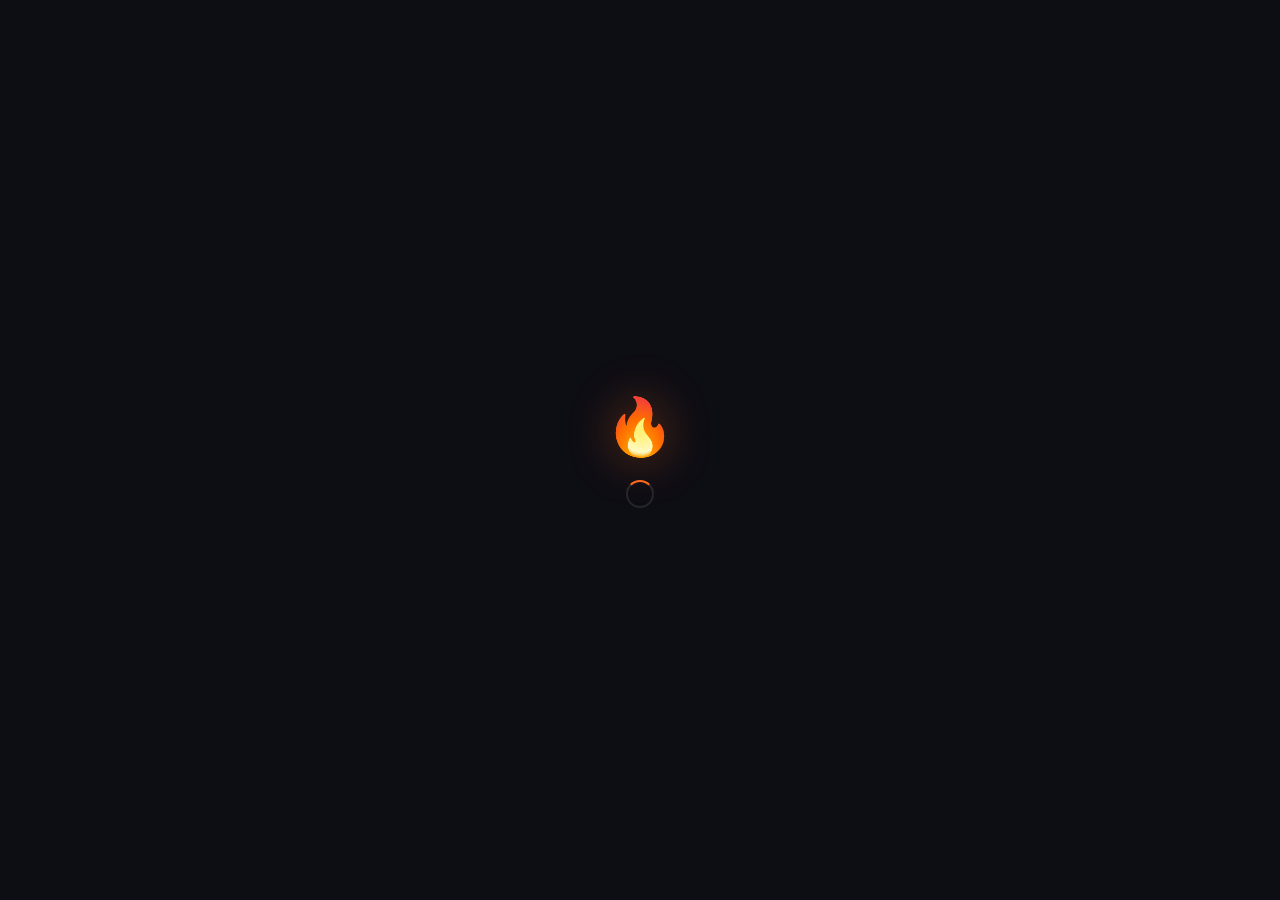
==== commit bc81aa3c: "restore: structured TS app/ version (orange bomb game)" ====
--- a/200.html
+++ b/200.html
@@ -1,2884 +1,260 @@
 <!DOCTYPE html>
 <html lang="ru">
 <head>
-<meta charset="UTF-8">
-<meta name="viewport" content="width=device-width, initial-scale=1.0, maximum-scale=1.0, user-scalable=no, viewport-fit=cover">
-<title>SPARK — передай бомбу</title>
-<meta name="theme-color" content="#060810">
-<meta name="description" content="PvP дуэль: передавай бомбу, не держи при взрыве. Ставка 10 USDT, победитель забирает банк.">
-<link rel="manifest" href="manifest.json">
-<link rel="apple-touch-icon" href="data:image/svg+xml,%3Csvg xmlns='http://www.w3.org/2000/svg' viewBox='0 0 180 180'%3E%3Crect width='180' height='180' fill='%23060810'/%3E%3Ccircle cx='90' cy='100' r='45' fill='%23f97316'/%3E%3Cpath d='M90 30 Q100 20 105 25 Q108 15 98 10' stroke='%2352525b' stroke-width='4' fill='none'/%3E%3Ccircle cx='98' cy='10' r='6' fill='%23fbbf24'/%3E%3C/svg%3E">
-<meta name="apple-mobile-web-app-capable" content="yes">
-<meta name="apple-mobile-web-app-status-bar-style" content="black-translucent">
-<meta name="apple-mobile-web-app-title" content="SPARK">
-<meta http-equiv="Cache-Control" content="no-cache, no-store, must-revalidate">
-<link rel="preconnect" href="https://fonts.googleapis.com">
-<link rel="preconnect" href="https://fonts.gstatic.com" crossorigin>
-<link rel="preload" as="style" href="https://fonts.googleapis.com/css2?family=Sora:wght@400;500;600;700;800&family=JetBrains+Mono:wght@700;800&family=Inter:wght@400;500;600;700&display=swap" onload="this.rel='stylesheet'">
-<noscript><link rel="stylesheet" href="https://fonts.googleapis.com/css2?family=Sora:wght@400;500;600;700;800&family=JetBrains+Mono:wght@700;800&family=Inter:wght@400;500;600;700&display=swap"></noscript>
-<style>
-  :root {
-    --app-h: 100dvh;
-    --void: #060810;
-    --panel: #0d1018;
-    --panel2: #131825;
-    --panel3: #1a2030;
-    --border: rgba(255,255,255,0.06);
-    --border2: rgba(255,255,255,0.12);
-    --border-glow: rgba(249, 115, 22, 0.3);
-    --spark: #ff6b1a;
-    --spark-glow: rgba(255, 107, 26, 0.35);
-    --spark-bright: #ff8a3d;
-    --spark-2: #fbbf24;
-    --short: #ef4444;
-    --short-glow: rgba(239, 68, 68, 0.5);
-    --safe: #10b981;
-    --safe-glow: rgba(16, 185, 129, 0.25);
-    --violet: #a855f7;
-    --violet-glow: rgba(168, 85, 247, 0.2);
-    --ink: #e8e8ec;
-    --mut: #8b95b0;
-    --dim: #5a6478;
-    --display: 'Sora', sans-serif;
-    --mono: 'JetBrains Mono', monospace;
-    --glitch: 'Sora', sans-serif;
-    --header-h: 56px;
-    --strip-h: 24px;
-    --tg-close-reserve: 64px;
-    --chrome-top: calc(max(13px, env(safe-area-inset-top)) + var(--header-h) + var(--strip-h));
-    --spark-size: clamp(64px, 17vw, 86px);
-    --spark-half: calc(var(--spark-size) / 2);
-    --wire-top: 58%;
-    --wire-h: clamp(88px, 22vh, 120px);
-    --zone-pad-top: clamp(46px, 12vh, 72px);
-    --heat-font: clamp(28px, 8.5vw, 36px);
-    --zone-status-font: clamp(26px, 7.5vw, 34px);
-    --zone-charge-font: clamp(19px, 5.2vw, 26px);
-    --pass-h: clamp(68px, 11vh, 84px);
-    --pass-font: clamp(36px, 10vw, 50px);
-    --pass-shadow: clamp(6px, 1.2vh, 9px);
-    --controls-pad-y: clamp(12px, 2vh, 18px);
-    --screen-btn-font: clamp(22px, 5.5vw, 26px);
-    --overlay-max: min(440px, 100%);
-    --ease-out: cubic-bezier(0.16, 1, 0.3, 1);
-    --ease-spring: cubic-bezier(0.34, 1.56, 0.64, 1);
-  }
-
-  /* на интро шапка и игровая зона скрыты — splash на весь экран */
-  body.on-intro .header, body.on-intro .trust-strip, body.on-intro .arena, body.on-intro .controls { display: none; }
-  body.on-intro #app { background: radial-gradient(circle at 50% 35%, #1a1410 0%, var(--void) 75%); }
-
-  * { box-sizing: border-box; -webkit-tap-highlight-color: transparent; }
-  html, body { margin: 0; padding: 0; height: 100%; overscroll-behavior: none; }
-  body {
-    background-color: var(--void); color: var(--ink);
-    font-family: 'Inter', sans-serif; overflow: hidden; user-select: none;
-    display: flex; justify-content: center;
-    padding-top: var(--tg-close-reserve);
-    box-sizing: border-box;
-  }
-
-  .app-container {
-    width: 100%; max-width: 480px;
-    height: calc(var(--app-h) - var(--tg-close-reserve));
-    display: flex; flex-direction: column;
-    margin: 0 auto; position: relative;
-    background:
-      radial-gradient(ellipse 120% 50% at 50% 0%, rgba(255,107,26,.10) 0%, transparent 55%),
-      radial-gradient(ellipse 80% 40% at 50% 100%, rgba(168,85,247,.04) 0%, transparent 50%),
-      linear-gradient(180deg, #080b14 0%, #060810 100%);
-    border-left: 1px solid var(--border); border-right: 1px solid var(--border);
-    overflow: hidden;
-  }
-
-  /* ===== HEADER ===== */
-  .header {
-    padding: max(13px, env(safe-area-inset-top)) 16px 12px;
-    display: flex; justify-content: space-between; align-items: center;
-    border-bottom: 1px solid var(--border); background: rgba(6,8,16,0.85); backdrop-filter: blur(16px);
-    z-index: 100; position: relative;
-  }
-  .brand-wrap { display: flex; align-items: center; gap: 10px; cursor: pointer; }
-  .logo-svg { width: 30px; height: 30px; flex: none; filter: drop-shadow(0 0 10px var(--spark-glow)); }
-  .brand { font-family: var(--glitch); font-size: 26px; font-weight: 800; color: var(--spark); letter-spacing: 3px; line-height: 1;
-    background: linear-gradient(135deg, var(--spark-bright), var(--spark)); -webkit-background-clip: text; background-clip: text; color: transparent; }
-  .header-right { display: flex; align-items: center; gap: 8px; }
-  .balance { font-family: var(--mono); font-size: 17px; color: var(--safe); font-weight: 800; cursor: pointer; transition: color .2s;
-    padding: 4px 12px; border-radius: 10px; background: rgba(16,185,129,.08); border: 1px solid rgba(16,185,129,.15); }
-  .deposit-btn {
-    width: 34px; height: 34px; border-radius: 12px; border: 1px solid rgba(16,185,129,.3);
-    background: rgba(16,185,129,.08); color: var(--safe); font-size: 22px; font-weight: 700;
-    line-height: 1; cursor: pointer; flex: none; transition: transform .15s var(--ease-out), background .2s;
-  }
-  .deposit-btn:active { transform: scale(.9); }
-
-  /* ===== ARENA ===== */
-  .arena {
-    flex: 1; min-height: 0; position: relative; display: flex; flex-direction: column;
-    overflow: hidden; border-bottom: 1px solid var(--border);
-    background:
-      radial-gradient(ellipse 75% 50% at 50% 60%, rgba(255,107,26,.05) 0%, transparent 60%),
-      linear-gradient(180deg, #0a0e16 0%, #060810 55%, #080a12 100%);
-  }
-  /* центральная разделительная линия-стадион с glow */
-  .arena::after {
-    content: ''; position: absolute; top: var(--wire-top); left: 8%; right: 8%; height: 2px;
-    transform: translateY(-50%);
-    background: linear-gradient(90deg, transparent, var(--border2), rgba(255,107,26,.4), var(--border2), transparent);
-    box-shadow: 0 0 16px rgba(255,107,26,.25); z-index: 5; pointer-events: none;
-  }
-  /* верхняя виньетка */
-  .arena::before {
-    content: ''; position: absolute; top: 0; left: 0; right: 0; height: 90px; z-index: 1;
-    background: linear-gradient(180deg, rgba(6,8,16,.6), transparent); pointer-events: none;
-  }
-
-  /* global voltage readout */
-  .global-volt-container {
-    position: absolute; top: clamp(8px, 2vh, 16px); left: 50%; transform: translateX(-50%);
-    background: rgba(6,8,16,0.72); padding: clamp(5px, 1.2vh, 8px) clamp(16px, 4.5vw, 26px); border-radius: 20px;
-    border: 1px solid rgba(255,255,255,0.1); text-align: center; z-index: 15; max-width: calc(100% - 24px);
-    backdrop-filter: blur(14px); box-shadow: 0 4px 24px rgba(0,0,0,.5), inset 0 1px 0 rgba(255,255,255,.06);
-  }
-  .global-volt { font-family: var(--display); font-size: var(--heat-font); font-weight: 700; color: #fff; line-height: 1; transition: color .12s; font-variant-numeric: tabular-nums; }
-  .global-label { font-family: var(--mono); font-size: 10px; color: var(--mut); letter-spacing: 1.8px; text-transform: uppercase; }
-
-  /* trust strip */
-  .trust-strip {
-    display: flex; align-items: center; justify-content: center; gap: 8px; flex-wrap: wrap;
-    padding: 4px 12px 5px; font-family: var(--mono); font-size: 10.5px; color: var(--dim);
-    border-bottom: 1px solid var(--border); background: rgba(8,8,10,0.95); z-index: 99; position: relative;
-  }
-  .trust-strip .dot { color: var(--safe); }
-  .trust-strip button { background: none; border: none; color: var(--mut); cursor: pointer; font: inherit; padding: 0; text-decoration: underline; }
-  .balance-unit { font-size: 13px; color: var(--mut); font-weight: 700; margin-left: 2px; }
-
-  /* zones */
-  .zones { display: flex; flex: 1; width: 100%; position: relative; z-index: 2; }
-  .zone {
-    flex: 1; min-width: 0; display: flex; flex-direction: column; align-items: center; justify-content: flex-start;
-    padding-top: var(--zone-pad-top); transition: background .35s var(--ease-out);
-  }
-  .zone-p1 { border-right: 1px solid rgba(255,255,255,0.04); }
-  .zone.active { background: radial-gradient(circle at 50% 35%, rgba(255,107,26,0.16) 0%, transparent 65%); }
-  .zone-title {
-    font-family: 'Inter', sans-serif; font-size: 11px; color: var(--dim); text-transform: uppercase;
-    font-weight: 800; letter-spacing: 2.5px; padding: 3px 12px; border-radius: 999px;
-    border: 1px solid var(--border); background: rgba(6,8,16,.6);
-  }
-  .zone.active .zone-title { color: var(--spark-bright); border-color: rgba(255,107,26,.3); }
-  .zone-charge { font-family: var(--mono); font-size: var(--zone-charge-font); color: var(--mut); font-weight: 800; margin-top: 8px; line-height: 1; font-variant-numeric: tabular-nums; transition: color .2s; }
-  .zone.active .zone-charge { color: var(--spark-2); }
-  .zone-status { font-family: var(--display); font-size: var(--zone-status-font); color: var(--safe); line-height: 1; margin-top: clamp(6px, 1.5vh, 10px); transition: color .25s, text-shadow .25s; font-weight: 700; }
-  .zone.active .zone-status { color: var(--spark-bright); text-shadow: 0 0 20px var(--spark-glow); }
-
-  /* the wire + spark node */
-  .wire-track {
-    position: absolute; top: var(--wire-top); left: 0; right: 0; height: var(--wire-h);
-    transform: translateY(-50%); pointer-events: none; z-index: 10;
-  }
-  .spark {
-    width: var(--spark-size); height: var(--spark-size); border-radius: 50%;
-    background: radial-gradient(circle at 32% 30%, #fff 0%, var(--spark-2) 38%, var(--spark) 70%, #7c2d12 100%);
-    box-shadow: 0 0 35px var(--spark-glow), 0 0 60px rgba(255,107,26,0.15), inset 0 0 18px #fed7aa;
-    position: absolute; top: 17px;
-    transition: left .18s var(--ease-spring), filter .15s;
-    display: flex; align-items: center; justify-content: center;
-    animation: sparkIdle 2.4s ease-in-out infinite;
-  }
-  @keyframes sparkIdle { 0%,100%{transform:scale(1)} 50%{transform:scale(1.04)} }
-  .spark svg { width: calc(var(--spark-size) * 0.47); height: calc(var(--spark-size) * 0.47); }
-  .pos-1 { left: calc(25% - var(--spark-half)); }
-  .pos-2 { left: calc(75% - var(--spark-half)); }
-
-  /* locked (lockout) state */
-  .spark.locked {
-    background: radial-gradient(circle at 32% 30%, #fff 0%, var(--short) 42%, #7f1d1d 100%);
-    box-shadow: 0 0 42px var(--short-glow), 0 0 70px rgba(239,68,68,0.2), inset 0 0 18px #fecaca;
-    animation: pulse-lock .5s infinite alternate;
-  }
-  @keyframes pulse-lock { from { transform: scale(0.97); } to { transform: scale(1.03); } }
-  .lock-timer { font-family: var(--mono); font-size: 13px; font-weight: 800; color: #1a0606; }
-
-  /* ===== CONTROLS ===== */
-  .controls {
-    flex: none; padding: var(--controls-pad-y) max(14px, env(safe-area-inset-right)) max(18px, env(safe-area-inset-bottom)) max(14px, env(safe-area-inset-left));
-    background: rgba(6,8,16,0.9); backdrop-filter: blur(10px); z-index: 20; position: relative;
-  }
-  .pass-btn {
-    width: 100%; height: var(--pass-h); border-radius: 18px; border: none; outline: none;
-    background: linear-gradient(135deg, var(--spark-bright) 0%, var(--spark) 50%, #c2410c 100%);
-    color: #fff; font-family: var(--display); font-size: var(--pass-font); font-weight: 700; letter-spacing: 2px;
-    text-transform: uppercase; cursor: pointer; transition: transform .1s var(--ease-out), box-shadow .15s, filter .15s;
-    box-shadow: 0 var(--pass-shadow) 0 #9a3412, 0 var(--pass-shadow) 28px var(--spark-glow), inset 0 1px 0 rgba(255,255,255,.25);
-    display: flex; flex-direction: column; align-items: center; justify-content: center; line-height: 1;
-    position: relative; overflow: hidden;
-  }
-  .pass-btn:not(:disabled)::after {
-    content: ''; position: absolute; top: 0; left: -60%; width: 45%; height: 100%;
-    background: linear-gradient(105deg, transparent, rgba(255,255,255,.3), transparent);
-    transform: skewX(-18deg); animation: btnShimmer 3.5s ease-in-out infinite;
-  }
-  .pass-btn:active { transform: translateY(var(--pass-shadow)); box-shadow: 0 0 0 #9a3412, 0 0 18px var(--spark-glow); }
-  .pass-btn:disabled {
-    background: var(--panel2); color: var(--dim); box-shadow: none; transform: translateY(0); cursor: not-allowed; border: 1px solid var(--border);
-  }
-  .pass-btn.cooldown-state { background: var(--panel2); color: var(--mut); box-shadow: none; border: 1px solid var(--border); }
-  .pass-btn.locked-state { background: var(--short); box-shadow: 0 var(--pass-shadow) 0 #991b1b, 0 0 38px var(--short-glow); color: #fff; }
-  .btn-sub { font-family: var(--mono); font-size: clamp(10px, 3vw, 13px); letter-spacing: 0; opacity: 0.85; margin-top: 4px; text-transform: none; }
-
-  /* ===== SCREENS (full overlays) ===== */
-  /* body.loading — блокирует transition/screen-анимации до полной загрузки,
-     чтобы стартовый intro не мелькал полупрозрачным поверх подложки. */
-  body.loading .screen { transition: none !important; }
-  .screen {
-    position: absolute; left: 0; right: 0; bottom: 0; top: 0;
-    background: rgba(8,8,10,0.96); backdrop-filter: blur(8px);
-    display: flex; flex-direction: column; align-items: center; justify-content: center; z-index: 50;
-    padding: var(--chrome-top) max(16px, env(safe-area-inset-right)) max(20px, env(safe-area-inset-bottom)) max(16px, env(safe-area-inset-left));
-    text-align: center;
-    opacity: 0; transform: scale(1.02); pointer-events: none;
-    transition: opacity .35s var(--ease-out), transform .35s var(--ease-out);
-    overflow-x: hidden; overflow-y: auto; -webkit-overflow-scrolling: touch;
-    overflow-x: hidden; overflow-y: auto; -webkit-overflow-scrolling: touch;
-    overscroll-behavior: contain;
-    isolation: isolate;
-  }
-  .screen.visible { opacity: 1; transform: scale(1); pointer-events: auto; }
-  .screen .screen-btn, .screen .play-big, .screen .play-secondary { position: relative; z-index: 2; cursor: pointer; touch-action: manipulation; }
-
-  .logo-big {
-    width: 140px; height: 140px; margin-bottom: 8px;
-    filter: drop-shadow(0 0 32px var(--spark-glow));
-    animation: floaty 4.2s ease-in-out infinite, logoGlow 2.8s ease-in-out infinite;
-  }
-  @keyframes floaty { 0%,100%{transform:translateY(0)} 50%{transform:translateY(-8px)} }
-  @keyframes logoGlow { 0%,100%{filter:drop-shadow(0 0 32px var(--spark-glow))} 50%{filter:drop-shadow(0 0 56px rgba(255,107,26,.62))} }
-
-  .title-main {
-    font-family: var(--glitch); font-size: 80px; font-weight: 800; line-height: 1; margin: 0 0 8px;
-    background: linear-gradient(135deg, var(--spark-bright) 0%, var(--spark) 40%, var(--violet) 100%);
-    -webkit-background-clip: text; background-clip: text; color: transparent;
-    filter: drop-shadow(0 4px 36px var(--spark-glow)); letter-spacing: 4px;
-  }
-  .subtitle { font-family: 'Inter', sans-serif; font-size: 17px; color: var(--mut); margin: 0 0 24px; letter-spacing: .3px; font-weight: 500; }
-
-  /* .protocol block removed (dead CSS — never used in HTML) */
-
-  .screen-btn {
-    position: relative; overflow: hidden;
-    background: linear-gradient(135deg, var(--spark-bright) 0%, var(--spark) 50%, #c2410c 100%); color: #fff; border: none; padding: clamp(14px, 2.5vh, 16px) clamp(20px, 5vw, 32px); border-radius: 14px;
-    font-family: var(--display); font-size: var(--screen-btn-font); font-weight: 700; letter-spacing: 1px; cursor: pointer; width: 100%; transition: transform .12s var(--ease-out), box-shadow .2s;
-    box-shadow: 0 8px 24px var(--spark-glow), inset 0 1px 0 rgba(255,255,255,.22);
-  }
-  .screen-btn:not(.ghost)::after {
-    content: ''; position: absolute; top: 0; left: -60%; width: 50%; height: 100%;
-    background: linear-gradient(105deg, transparent, rgba(255,255,255,.28), transparent);
-    transform: skewX(-18deg); animation: btnShimmer 4.5s ease-in-out infinite;
-  }
-  @keyframes btnShimmer { 0% { left: -60%; } 55%,100% { left: 130%; } }
-  .screen-btn:active { transform: scale(.97); }
-  .screen-btn.waiting { opacity: .72; cursor: default; }
-  .screen-btn.ghost { background: var(--panel2); border: 1px solid var(--border); color: var(--ink); box-shadow: none; font-size: 22px; }
-
-  /* ===== MENU (major overhaul) ===== */
-  .screen.menu-screen {
-    justify-content: flex-start; align-items: stretch;
-    background:
-      radial-gradient(ellipse 100% 40% at 50% 0%, rgba(255,107,26,.14) 0%, transparent 50%),
-      radial-gradient(ellipse 80% 30% at 50% 100%, rgba(168,85,247,.06) 0%, transparent 55%),
-      rgba(5,5,7,.97);
-  }
-  .overlay-wrap, .menu-wrap, .intro-wrap, .match-wrap, .result-wrap {
-    width: 100%; max-width: var(--overlay-max); margin: 0 auto;
-  }
-  .menu-wrap {
-    display: flex; flex-direction: column; gap: 14px;
-    padding: 4px 0 max(8px, env(safe-area-inset-bottom));
-  }
-
-  /* === LOBBY v2 — полностью новый layout === */
-
-  /* компактная статистика в одну строку */
-  .lobby-stats-row {
-    display: flex; align-items: center; justify-content: center; gap: 6px; flex-wrap: wrap;
-    font-family: var(--mono); font-size: 11px; color: var(--dim);
-    padding: 2px 0;
-  }
-  .lobby-stats-row b { color: var(--ink); font-weight: 800; }
-  .lobby-stats-row b.fire { color: var(--spark-2); }
-  .lobby-stats-row b.pl-pos { color: var(--safe); }
-  .lobby-stats-row .ls-sep { opacity: .3; }
-  .online-bar {
-    display: flex; align-items: center; gap: 6px;
-    font-family: var(--mono); font-size: 11px; color: var(--mut);
-  }
-  .online-dot {
-    width: 7px; height: 7px; border-radius: 50%; background: var(--safe);
-    box-shadow: 0 0 8px var(--safe); animation: onlinePulse 1.8s ease-in-out infinite;
-  }
-  @keyframes onlinePulse { 0%,100%{opacity:1} 50%{opacity:.4} }
-  .lobby-stats-strip {
-    display: flex; gap: 14px;
-  }
-  .lobby-stats-strip .stat { text-align: right; }
-  .lobby-stats-strip .stat .v {
-    font-family: var(--mono); font-size: 13px; font-weight: 800; color: var(--ink);
-    line-height: 1; font-variant-numeric: tabular-nums;
-  }
-  .lobby-stats-strip .stat .v.fire { color: var(--spark-2); }
-  .lobby-stats-strip .stat .v.pl-pos { color: var(--safe); }
-  .lobby-stats-strip .stat .v.pl-neg { color: var(--short); }
-  .lobby-stats-strip .stat .k {
-    font-family: var(--mono); font-size: 8px; color: var(--dim); text-transform: uppercase;
-    letter-spacing: .1em; margin-top: 2px;
-  }
-
-  /* потенциал выигрыша — ГЛАВНЫЙ фокус, крупная плитка */
-  .lobby-pot {
-    text-align: center; padding: 28px 20px 24px; border-radius: 28px;
-    background: linear-gradient(170deg, rgba(255,107,26,.12) 0%, rgba(20,14,10,.5) 45%, rgba(6,8,16,.85) 100%);
-    border: 1px solid rgba(255,107,26,.2);
-    box-shadow: 0 20px 60px rgba(0,0,0,.55), 0 0 60px rgba(255,107,26,.06), inset 0 1px 0 rgba(255,255,255,.06);
-    backdrop-filter: blur(12px); position: relative; overflow: hidden;
-  }
-  .lobby-pot::before {
-    content: ''; position: absolute; top: 0; left: 0; right: 0; height: 2px;
-    background: linear-gradient(90deg, transparent, var(--spark), var(--violet), transparent); opacity: .8;
-  }
-  .lobby-pot-label {
-    font-family: var(--mono); font-size: 11px; letter-spacing: .2em; text-transform: uppercase;
-    color: var(--mut); font-weight: 700;
-  }
-  .lobby-pot-amount {
-    font-family: var(--display); font-size: clamp(52px, 15vw, 72px); font-weight: 800; line-height: 1.05;
-    background: linear-gradient(135deg, var(--spark-bright), var(--spark), #c2410c);
-    -webkit-background-clip: text; background-clip: text; color: transparent;
-    margin: 4px 0 6px; font-variant-numeric: tabular-nums;
-    filter: drop-shadow(0 4px 24px var(--spark-glow));
-  }
-  .lobby-pot-amount .u {
-    font-family: var(--mono); font-size: clamp(16px, 4vw, 20px); color: var(--mut);
-    -webkit-text-fill-color: var(--mut); margin-left: 6px; font-weight: 700;
-  }
-  .lobby-pot-sub { font-family: var(--mono); font-size: 11px; color: var(--dim); line-height: 1.5; }
-  .lobby-pot-sub b { color: var(--spark-2); }
-
-  /* выбор ставки */
-  .lobby-stake { }
-  .lobby-stake-label {
-    font-family: var(--mono); font-size: 10px; letter-spacing: .2em; text-transform: uppercase;
-    color: var(--dim); font-weight: 700; margin-bottom: 10px;
-  }
-
-  /* кнопка ИГРАТЬ — полная ширина, glow-pulse */
-  .play-hit { width: 100%; }
-  .play-hit .play-big, .menu-wrap > .play-big {
-    width: 100%; margin-top: 0; padding: 22px; border: none; border-radius: 20px; cursor: pointer;
-    font-family: var(--display); font-weight: 700; font-size: 28px; letter-spacing: 2px; color: #fff;
-    background: linear-gradient(180deg, var(--spark), #c2410c);
-    box-shadow: 0 0 0 1px rgba(255,255,255,.12), 0 12px 40px var(--spark-glow), inset 0 1px 0 rgba(255,255,255,.22);
-    display: flex; align-items: center; justify-content: center; gap: 10px; transition: transform .08s;
-    animation: playPulse 2.6s ease-in-out infinite;
-  }
-  @keyframes playPulse {
-    0%,100% { box-shadow: 0 0 0 1px rgba(255,255,255,.12), 0 12px 40px var(--spark-glow), inset 0 1px 0 rgba(255,255,255,.22); }
-    50% { box-shadow: 0 0 0 1px rgba(255,255,255,.12), 0 12px 56px rgba(255,107,26,.58), inset 0 1px 0 rgba(255,255,255,.22); }
-  }
-  .play-hit .play-big:active, .menu-wrap > .play-big:active { transform: scale(.98); animation: none; }
-  .play-hit .play-big:disabled, .menu-wrap > .play-big:disabled { background: var(--panel2); color: var(--dim); box-shadow: none; animation: none; cursor: not-allowed; }
-  .play-hit .play-big .amt, .menu-wrap > .play-big .amt { font-family: var(--mono); font-size: 16px; background: rgba(0,0,0,.25); padding: 4px 12px; border-radius: 8px; }
-
-  /* связь P2P */
-  .conn-badge {
-    font-family: var(--mono); font-size: 12px; color: var(--spark-2); text-align: center;
-    margin-top: 4px; padding: 7px 10px; border-radius: 999px;
-    background: rgba(255,107,26,.1); border: 1px solid rgba(255,107,26,.28);
-    display: none; letter-spacing: .04em;
-  }
-  .conn-badge.on { display: block; }
-
-  /* вызвать друга — широкая glass-полоса */
-  .friend-cta {
-    width: 100%; display: flex; align-items: center; gap: 12px; padding: 16px 18px;
-    border-radius: 16px; cursor: pointer; border: 1px solid rgba(168,85,247,.25);
-    background: rgba(168,85,247,.06); backdrop-filter: blur(8px); transition: transform .1s, background .15s;
-    font-family: var(--display); font-size: 17px; font-weight: 700; letter-spacing: .5px; color: #c4b5fd;
-  }
-  .friend-cta:active { transform: scale(.98); background: rgba(168,85,247,.12); }
-  .friend-icon { font-size: 20px; }
-  .friend-text { flex: 1; text-align: left; }
-  .friend-arrow { opacity: .5; font-size: 18px; }
-
-  /* недавние дуэли */
-  .lobby-recent-head { display: flex; align-items: center; justify-content: space-between; margin-bottom: 8px; }
-  .lobby-recent-label {
-    font-family: var(--mono); font-size: 10px; letter-spacing: .2em; text-transform: uppercase;
-    color: var(--dim); font-weight: 700;
-  }
-  .lobby-recent-more { background: none; border: none; color: var(--spark); cursor: pointer; font-family: var(--mono); font-size: 11px; font-weight: 700; padding: 0; }
-  .lobby-recent-feed { display: flex; flex-direction: column; gap: 0; max-height: 110px; overflow-y: auto; -webkit-overflow-scrolling: touch; }
-  .lobby-recent-row {
-    display: flex; align-items: center; gap: 8px; padding: 7px 0;
-    border-bottom: 1px solid rgba(42,42,49,.35); font-size: 13px;
-  }
-  .lobby-recent-row:last-child { border-bottom: none; }
-  .lobby-recent-row .ic { width: 16px; text-align: center; flex: none; font-size: 14px; }
-  .lobby-recent-row .who { flex: 1; min-width: 0; color: var(--mut); overflow: hidden; text-overflow: ellipsis; white-space: nowrap; font-family: var(--mono); }
-  .lobby-recent-row .who b { color: var(--ink); font-weight: 700; }
-  .lobby-recent-row .amt { font-family: var(--mono); font-weight: 700; flex: none; font-size: 13px; }
-  .lobby-recent-empty { padding: 8px 0; color: var(--dim); font-family: var(--mono); font-size: 12px; text-align: left; line-height: 1.45; }
-
-  /* pills */
-  .menu-pills {
-    display: flex; flex-wrap: wrap; justify-content: center; gap: 8px; margin-top: 2px;
-  }
-  .menu-pills button {
-    padding: 10px 18px; border-radius: 999px; cursor: pointer;
-    background: rgba(14,14,17,.5); border: 1px solid rgba(255,255,255,.08); color: var(--mut);
-    backdrop-filter: blur(6px);
-    font-family: var(--mono); font-size: 12px; font-weight: 700; letter-spacing: .08em; text-transform: uppercase;
-    transition: border-color .15s, color .15s, background .15s, transform .1s;
-  }
-  .menu-pills button:active { transform: scale(.97); border-color: rgba(255,107,26,.4); color: var(--spark); background: rgba(255,107,26,.1); }
-  .menu-pills button.pill-warn:active { border-color: rgba(239,68,68,.45); color: var(--short); background: rgba(239,68,68,.1); }
-
-  .play-secondary {
-    width: 100%; margin-top: 10px; padding: 14px; border-radius: 12px; cursor: pointer;
-    font-family: var(--display); font-size: 20px; font-weight: 700; letter-spacing: .5px;
-    background: var(--panel2); border: 1px solid var(--border); color: var(--ink);
-    transition: transform .08s;
-  }
-  .play-secondary:active { transform: scale(.98); }
-
-  .info-card {
-    background: var(--panel); border: 1px solid var(--border); border-radius: 14px;
-    padding: 14px 16px; text-align: left; width: 100%; margin-bottom: 14px;
-  }
-  .info-card h4 { font-family: var(--display); font-size: 23px; margin: 0 0 10px; color: var(--spark); letter-spacing: .5px; }
-  .info-steps { display: flex; flex-direction: column; gap: 8px; }
-  .info-step {
-    display: flex; gap: 12px; align-items: flex-start; padding: 10px 12px;
-    background: var(--void); border-radius: 11px; border: 1px solid var(--border);
-  }
-  .info-step .num {
-    width: 26px; height: 26px; border-radius: 8px; flex: none;
-    display: flex; align-items: center; justify-content: center;
-    font-family: var(--mono); font-size: 14px; font-weight: 800;
-  }
-  .info-step .num.orange { background: rgba(255,107,26,.15); color: var(--spark); border: 1px solid rgba(255,107,26,.3); }
-  .info-step .num.green { background: rgba(16,185,129,.12); color: var(--safe); border: 1px solid rgba(16,185,129,.3); }
-  .info-step .num.red { background: rgba(239,68,68,.12); color: var(--short); border: 1px solid rgba(239,68,68,.3); }
-  .info-step .num.gold { background: rgba(251,191,36,.12); color: var(--spark-2); border: 1px solid rgba(251,191,36,.35); }
-  .info-step .txt { font-size: 15px; line-height: 1.5; color: #d4d4d8; }
-  .info-step .txt b { color: var(--ink); }
-  .info-step .txt .c-o { color: var(--spark); font-weight: 700; }
-  .info-step .txt .c-g { color: var(--safe); font-weight: 700; }
-  .info-step .txt .c-r { color: var(--short); font-weight: 700; }
-  .info-step .txt .c-y { color: var(--spark-2); font-weight: 700; }
-  .info-foot { font-family: var(--mono); font-size: 12px; color: var(--dim); margin-top: 12px; line-height: 1.55; padding-top: 10px; border-top: 1px solid var(--border); }
-
-  .intro-tagline { font-family: var(--mono); font-size: 15px; color: var(--mut); margin: 0 0 18px; letter-spacing: .5px; }
-  .intro-pitch {
-    font-family: var(--mono); font-size: 13px; color: var(--mut); margin: 0 0 20px; max-width: 300px; line-height: 1.6;
-    background: var(--panel); border: 1px solid var(--border); border-radius: 12px; padding: 12px 14px;
-  }
-  .intro-pitch .c-o { color: var(--spark); font-weight: 700; }
-  .intro-pitch .c-g { color: var(--safe); font-weight: 700; }
-
-  .screen.intro-screen {
-    justify-content: center; align-items: center; padding-top: 0;
-    background:
-      radial-gradient(ellipse 90% 50% at 50% 30%, rgba(255,107,26,.20) 0%, transparent 60%),
-      radial-gradient(ellipse 70% 40% at 50% 90%, rgba(255,107,26,.06) 0%, transparent 55%),
-      rgba(5,5,7,.98);
-  }
-  .intro-wrap { display: flex; flex-direction: column; align-items: center; gap: 8px; max-width: 420px; }
-  .intro-cta { margin-top: 32px; padding: 22px; font-size: 32px; }
-  .intro-foot { font-family: var(--mono); font-size: 12px; color: var(--dim); margin-top: 18px; text-align: center; line-height: 1.5; }
-  .intro-foot b { color: var(--spark); }
-  .screen.match-screen { justify-content: center; }
-  .match-wrap { text-align: center; display: flex; flex-direction: column; align-items: center; }
-  /* radar-pulse: пульсирующие кольца + ядро */
-  .match-radar { position: relative; width: 120px; height: 120px; margin: 0 auto 24px; display: flex; align-items: center; justify-content: center; }
-  .match-radar-core {
-    width: 56px; height: 56px; border-radius: 50%; display: flex; align-items: center; justify-content: center;
-    font-size: 26px; z-index: 2;
-    background: radial-gradient(circle at 35% 32%, #fff 0%, var(--spark-2) 38%, var(--spark) 70%, #7c2d12 100%);
-    box-shadow: 0 0 30px var(--spark-glow), 0 0 60px rgba(255,107,26,.2);
-    animation: radarCore 1.6s ease-in-out infinite;
-  }
-  @keyframes radarCore { 0%,100%{transform:scale(1)} 50%{transform:scale(1.08)} }
-  .match-radar-ring {
-    position: absolute; inset: 0; border-radius: 50%; border: 2px solid var(--spark);
-    animation: radarPulse 2s ease-out infinite;
-  }
-  .match-radar-ring.r2 { animation-delay: 1s; }
-  @keyframes radarPulse { 0%{opacity:.6;transform:scale(.4)} 100%{opacity:0;transform:scale(1.15)} }
-  .match-title { font-family: var(--display); font-size: clamp(24px, 6.5vw, 30px); color: var(--ink); margin-bottom: 10px; line-height: 1.1; font-weight: 700; }
-  .match-dots { display: inline-block; width: 1.5em; text-align: left; }
-  .match-dots::after { content: ''; animation: matchDots 1.4s steps(4) infinite; }
-  @keyframes matchDots { 0%{content:''} 25%{content:'.'} 50%{content:'..'} 75%,100%{content:'...'} }
-  .match-meta { font-family: var(--mono); font-size: 13px; color: var(--mut); margin-bottom: 4px; }
-  .match-timer { font-family: var(--mono); font-size: 18px; color: var(--spark); margin-bottom: 24px; font-weight: 800; font-variant-numeric: tabular-nums; }
-
-  .wallet-bal { font-family: var(--mono); font-size: 16px; color: var(--mut); margin-bottom: 14px; }
-  .wallet-bal b { color: var(--safe); font-size: 21px; }
-  .wallet-note { font-family: var(--mono); font-size: 12px; color: var(--dim); margin: 10px 0; line-height: 1.5; }
-  .wallet-addr {
-    font-family: var(--mono); font-size: 13px; word-break: break-all; text-align: left;
-    background: var(--void); border: 1px solid var(--border); border-radius: 10px; padding: 12px; margin: 8px 0;
-    color: var(--ink);
-  }
-  .wallet-input {
-    width: 100%; box-sizing: border-box; background: var(--void); border: 1px solid var(--border);
-    border-radius: 10px; color: var(--ink); font-family: var(--mono); font-size: 18px;
-    padding: 12px; margin: 6px 0 10px;
-  }
-  .wallet-input:focus { outline: none; border-color: var(--spark); }
-  .wallet-quick { display: flex; gap: 8px; margin: 8px 0 12px; }
-  .wallet-quick button {
-    flex: 1; padding: 10px 6px; border-radius: 10px; border: 1px solid var(--border);
-    background: var(--panel2); color: var(--ink); font-family: var(--mono); font-size: 14px; font-weight: 700; cursor: pointer;
-  }
-
-  .lab { font-family: var(--mono); font-size: 12px; letter-spacing: 1.5px; text-transform: uppercase; color: var(--dim); margin: 16px 0 8px; font-weight: 700; }
-  .chips { display: flex; gap: 8px; flex-wrap: wrap; }
-  .chip {
-    flex: 1 1 18%; min-width: 58px; text-align: center; padding: 13px 0; border-radius: 12px; cursor: pointer;
-    font-family: var(--mono); font-weight: 800; font-size: 17px;
-    background: rgba(13,16,24,.8); border: 1.5px solid var(--border); color: var(--mut); transition: all .12s;
-  }
-  .chip.sel { border-color: var(--spark); color: var(--spark); background: rgba(255,107,26,.14); box-shadow: 0 0 18px rgba(255,107,26,.2); }
-  .chip:active { transform: scale(.95); }
-  .chip[disabled] { opacity: .35; pointer-events: none; }
-
-  .play-hit { width: 100%; margin-top: 14px; }
-  .play-hit .play-big { margin-top: 0; }
-  .play-big {
-    width: 100%; margin-top: 14px; padding: 17px; border: none; border-radius: 14px; cursor: pointer;
-    font-family: var(--display); font-weight: 700; font-size: 24px; color: #fff; letter-spacing: 1px;
-    background: linear-gradient(180deg, var(--spark), #c2410c); box-shadow: 0 9px 26px var(--spark-glow);
-    display: flex; align-items: center; justify-content: center; gap: 8px; transition: transform .08s;
-  }
-  .play-big:active { transform: translateY(1px) scale(.99); }
-  .play-big:disabled { background: var(--panel2); color: var(--dim); box-shadow: none; cursor: not-allowed; }
-  .play-big .amt { font-family: var(--mono); background: rgba(0,0,0,.2); padding: 2px 9px; border-radius: 7px; font-size: 14px; }
-
-  /* stats grid */
-
-
-
-  /* history */
-  .hist { background: var(--panel); border: 1px solid var(--border); border-radius: 12px; padding: 4px 10px; max-height: 150px; overflow: auto; margin-top: 6px; }
-  .hist-row { display: flex; align-items: center; gap: 9px; padding: 7px 2px; border-bottom: 1px solid rgba(42,42,49,.5); font-size: 14px; }
-  .hist-row:last-child { border-bottom: none; }
-  .hist-row .ic { width: 20px; text-align: center; }
-  .hist-row .who { flex: 1; min-width: 0; color: var(--mut); overflow: hidden; text-overflow: ellipsis; white-space: nowrap; }
-  .hist-row .who b { color: var(--ink); }
-  .hist-row .amt { font-family: var(--mono); font-weight: 700; }
-  .hist-empty { padding: 12px 4px; color: var(--dim); font-size: 13px; text-align: center; }
-
-  /* mode toggle (vs AI / vs Friend) */
-  .mode-toggle { display: flex; gap: 8px; margin-top: 4px; }
-  .mode-toggle .mt {
-    flex: 1; padding: 12px; border-radius: 12px; cursor: pointer; text-align: center;
-    background: var(--panel); border: 1.5px solid var(--border); color: var(--mut);
-    font-family: var(--display); font-weight: 700; font-size: 17px; transition: all .12s;
-  }
-  .mode-toggle .mt.sel { border-color: var(--spark); color: var(--spark); background: rgba(255,107,26,.08); }
-  .mode-toggle .mt .sub { display: block; font-family: var(--mono); font-size: 11px; color: var(--dim); font-weight: 700; letter-spacing: .05em; margin-top: 2px; }
-  .mode-toggle .mt.sel .sub { color: var(--spark-2); }
-
-  /* multiplayer panel */
-  .mp-panel { background: var(--panel); border: 1px solid var(--border); border-radius: 14px; padding: 16px; margin-top: 12px; }
-  .step, .mp-panel .step { font-family: var(--mono); font-size: 12px; color: var(--dim); letter-spacing: .12em; text-transform: uppercase; margin-bottom: 8px; display: block; }
-  .mp-room-code {
-    font-family: var(--display); font-size: 50px; font-weight: 700; letter-spacing: 6px;
-    text-align: center; color: var(--spark); padding: 14px 0 6px; text-shadow: 0 0 16px var(--spark-glow);
-  }
-  .mp-room-input {
-    width: 100%; box-sizing: border-box; text-align: center; letter-spacing: 4px; text-transform: uppercase;
-    background: var(--void); border: 1px solid var(--border); border-radius: 10px; color: var(--ink);
-    font-family: var(--mono); font-size: 26px; font-weight: 800; padding: 14px 12px; margin-bottom: 4px;
-  }
-  .mp-room-input:focus { outline: none; border-color: var(--spark); box-shadow: 0 0 0 2px rgba(255,107,26,.15); }
-  .mp-status { font-family: var(--mono); font-size: 14px; color: var(--mut); margin: 10px 0; text-align: center; }
-  .mp-status.ok { color: var(--safe); } .mp-status.err { color: var(--short); }
-  .mp-row { display: flex; gap: 8px; margin-top: 10px; }
-  .mp-row .screen-btn { font-size: 15px; padding: 12px; }
-  .mp-log-preview {
-    margin-top: 10px; max-height: 88px; overflow: auto; text-align: left;
-    font-family: var(--mono); font-size: 9px; line-height: 1.35; color: var(--dim);
-    background: var(--void); border: 1px solid var(--border); border-radius: 8px; padding: 8px;
-    white-space: pre-wrap; word-break: break-all;
-  }
-  .mp-advanced { margin-top: 10px; }
-  .mp-advanced summary { font-family: var(--mono); font-size: 10px; color: var(--dim); cursor: pointer; }
-
-  /* bottom sheet */
-  .sheet {
-    position: absolute; inset: 0; z-index: 65; display: none; align-items: flex-end;
-    background: rgba(4,4,6,.82);
-  }
-  .sheet.on { display: flex; }
-  .sheet-card {
-    width: 100%; max-height: 88dvh; max-height: 88svh; overflow: auto; background: var(--panel);
-    border: 1px solid var(--border); border-radius: 18px 18px 0 0;
-    padding: 18px 16px max(24px, env(safe-area-inset-bottom));
-    animation: sheetUp .25s ease-out;
-  }
-  @keyframes sheetUp { from { transform: translateY(100%); } to { transform: translateY(0); } }
-  .sheet-head { display: flex; justify-content: space-between; align-items: center; margin-bottom: 14px; }
-  .sheet-head h3 { font-family: var(--display); font-size: 22px; margin: 0; }
-  .sheet-close { background: var(--panel2); border: 1px solid var(--border); color: var(--ink); border-radius: 8px; width: 32px; height: 32px; cursor: pointer; font-size: 18px; }
-
-  /* intro steps */
-  .intro-steps {
-    display: flex; align-items: stretch; justify-content: center; gap: 12px; width: 100%;
-    margin-bottom: 20px; font-family: var(--mono); font-size: 11px; color: var(--mut); letter-spacing: .08em;
-  }
-  .intro-step {
-    display: flex; flex-direction: column; align-items: center; gap: 8px; flex: 1;
-    background: rgba(255,255,255,.03); border: 1px solid var(--border); border-radius: 14px;
-    padding: 14px 6px; backdrop-filter: blur(8px);
-  }
-  .intro-step .ic {
-    width: 46px; height: 46px; border-radius: 50%; background: rgba(255,107,26,.1);
-    border: 1px solid rgba(255,107,26,.25); display: flex; align-items: center; justify-content: center; font-size: 20px;
-  }
-  .intro-step .txt { font-weight: 700; letter-spacing: .1em; }
-  .intro-links { font-family: var(--mono); font-size: 12px; color: var(--mut); margin-top: 14px; }
-  .intro-links button { background: none; border: none; color: var(--spark); cursor: pointer; font: inherit; text-decoration: underline; margin: 0 6px; }
-
-  /* ===== RESULT (minimal) ===== */
-  .screen.result-screen { justify-content: center; align-items: stretch; }
-  .result-wrap {
-    display: flex; flex-direction: column; align-items: stretch; text-align: center; width: 100%;
-    animation: resIn .35s ease-out;
-  }
-  @keyframes resIn { from { opacity: 0; transform: translateY(12px); } to { opacity: 1; transform: translateY(0); } }
-
-  .res-hero {
-    padding: 20px 18px 16px; border-radius: 16px; margin-bottom: 14px;
-    background: linear-gradient(160deg, rgba(16,185,129,.14), rgba(8,8,10,.2));
-    border: 1px solid rgba(16,185,129,.28);
-  }
-  .result-wrap.res-lose .res-hero {
-    background: linear-gradient(160deg, rgba(239,68,68,.14), rgba(8,8,10,.2));
-    border-color: rgba(239,68,68,.32);
-  }
-  .res-badge {
-    width: 48px; height: 48px; margin: 0 auto 8px; border-radius: 50%;
-    display: flex; align-items: center; justify-content: center; font-size: 24px;
-    background: rgba(16,185,129,.15); border: 1px solid rgba(16,185,129,.35);
-  }
-  .result-wrap.res-lose .res-badge {
-    background: rgba(239,68,68,.15); border-color: rgba(239,68,68,.4);
-  }
-  .res-verdict { font-family: var(--display); font-size: clamp(40px, 11vw, 54px); font-weight: 700; line-height: 1; letter-spacing: 1px; text-shadow: 0 0 30px currentColor; }
-  .res-amt { font-family: var(--mono); font-size: clamp(32px, 9vw, 42px); font-weight: 800; font-variant-numeric: tabular-nums; line-height: 1.1; margin: 8px 0 6px; }
-  .res-sub { font-family: var(--mono); font-size: clamp(13px, 3.5vw, 14px); color: var(--mut); line-height: 1.45; margin: 0; }
-
-  .res-meta {
-    display: flex; flex-direction: column; align-items: center; gap: 10px; margin-bottom: 16px;
-  }
-  .res-heat-chip {
-    display: inline-flex; align-items: baseline; gap: 8px; flex-wrap: wrap; justify-content: center;
-    padding: 10px 16px; border-radius: 12px;
-    background: var(--panel); border: 1px solid var(--border);
-    font-family: var(--mono); font-size: 14px;
-  }
-  .res-heat-chip .k { color: var(--mut); }
-  .res-heat-chip .v { font-family: var(--display); font-size: 32px; font-weight: 700; color: var(--short); line-height: 1; }
-  .res-heat-chip .u { color: var(--spark); font-weight: 700; letter-spacing: .12em; font-size: 13px; }
-
-  .verify-badge {
-    font-size: 10px; padding: 6px 12px; border-radius: 8px; border: none;
-    background: rgba(139,124,255,.14); color: #a78bfa; cursor: pointer; font-weight: 700;
-    font-family: var(--mono); letter-spacing: .06em;
-  }
-  .verify-badge:active { transform: scale(.97); }
-
-  .res-actions { width: 100%; }
-  .res-actions .screen-btn { margin-bottom: 10px; }
-  .res-actions .screen-btn .stake-tag {
-    font-family: var(--mono); font-size: 13px; background: rgba(0,0,0,.2);
-    padding: 2px 8px; border-radius: 6px; margin-left: 6px;
-  }
-
-
-  /* ===== MODALS ===== */
-  .modal {
-    position: absolute; inset: 0; z-index: 70; display: none; align-items: center; justify-content: center;
-    background: rgba(4,4,6,.9);
-    padding: max(12px, env(safe-area-inset-top)) max(14px, env(safe-area-inset-right)) max(12px, env(safe-area-inset-bottom)) max(14px, env(safe-area-inset-left));
-  }
-  .modal.on { display: flex; }
-  .mcard {
-    background: var(--panel); border: 1px solid var(--border); border-radius: 16px; padding: clamp(16px, 3vh, 20px);
-    width: 100%; max-width: min(400px, 100%); max-height: min(84dvh, 84svh); overflow: auto;
-  }
-  .mcard h3 { font-family: var(--display); font-weight: 700; font-size: 27px; margin: 0 0 12px; color: var(--spark); letter-spacing: .5px; }
-  .mcard .body { font-size: 15px; line-height: 1.6; color: #d4d4d8; }
-  .mcard .body p { margin: 0 0 10px; }
-  .mcard .body b { color: var(--ink); }
-  .mrow { display: flex; justify-content: space-between; gap: 10px; font-family: var(--mono); font-size: 13.5px; padding: 6px 0; border-bottom: 1px solid rgba(42,42,49,.5); }
-  .mrow:last-child { border-bottom: none; }
-  .mrow span:first-child { color: var(--mut); flex: none; }
-  .mrow span:last-child { color: var(--ink); font-weight: 700; text-align: right; word-break: break-all; }
-  .mrow .ok { color: var(--safe) !important; } .mrow .bad { color: var(--short) !important; }
-  .mbtns { display: flex; gap: 9px; margin-top: 16px; }
-  .mbtn { flex: 1; padding: 12px; border-radius: 11px; border: none; font-weight: 700; font-size: 13px; cursor: pointer; font-family: 'Inter', sans-serif; }
-  .mbtn.ghost { background: var(--panel2); color: var(--ink); border: 1px solid var(--border); }
-  .mbtn.go { background: linear-gradient(180deg, var(--spark), #c2410c); color: #fff; }
-
-  /* ===== FX ===== */
-  .explosion {
-    position: absolute; left: 50%; top: 50%; transform: translate(-50%, -50%);
-    width: clamp(180px, 55vw, 300px); height: clamp(180px, 55vw, 300px); border-radius: 50%; pointer-events: none; z-index: 30; opacity: 0;
-    background: radial-gradient(circle, #fff 0%, var(--spark-2) 18%, var(--spark) 38%, transparent 70%); mix-blend-mode: screen;
-  }
-  .explosion.active { animation: boom .6s ease-out forwards; }
-  @keyframes boom {
-    0% { transform: translate(-50%, -50%) scale(0.1); opacity: 1; }
-    30% { background: radial-gradient(circle, #fff 0%, var(--short) 40%, transparent 80%); }
-    100% { transform: translate(-50%, -50%) scale(2.6); opacity: 0; }
-  }
-
-  .shake-heavy { animation: shake .09s infinite; }
-  .shake-heavy.once { animation: shake .09s 9; }   /* ~0.8s, then auto-stops */
-  @keyframes shake {
-    0% { transform: translate(2px, 2px) rotate(0deg); }
-    25% { transform: translate(-2px, -2px) rotate(-1deg); }
-    50% { transform: translate(-4px, 0px) rotate(1deg); }
-    75% { transform: translate(4px, 2px) rotate(0deg); }
-    100% { transform: translate(2px, -2px) rotate(0deg); }
-  }
-
-  /* spark particles (DOM) for pass toss */
-  .particle { position: absolute; width: 5px; height: 5px; border-radius: 50%; pointer-events: none; z-index: 28; }
-
-  /* countdown overlay (pre-round) */
-  .countdown {
-    position: absolute; inset: 0; z-index: 40; display: none;
-    flex-direction: column; align-items: center; justify-content: center;
-    background: rgba(8,8,10,0.82); backdrop-filter: blur(4px); pointer-events: none;
-  }
-  .countdown.on { display: flex; }
-  .countdown-num {
-    font-family: var(--display); font-weight: 700; font-size: clamp(80px, 30vw, 140px); line-height: 1;
-    color: var(--spark); text-shadow: 0 0 40px var(--spark-glow);
-  }
-  .countdown-num.go { color: var(--safe); text-shadow: 0 0 40px rgba(16,185,129,0.6); font-size: clamp(64px, 24vw, 104px); }
-  .countdown-num.tick { animation: countpop .35s ease-out; }
-  @keyframes countpop { 0%{transform:scale(1.6);opacity:0} 35%{opacity:1} 100%{transform:scale(1);opacity:1} }
-  .countdown-sub { font-family: var(--mono); font-size: 15px; color: var(--mut); letter-spacing: 2px; text-transform: uppercase; margin-top: 6px; }
-
-  /* toast */
-  .toast {
-    position: absolute; left: 50%; bottom: calc(var(--pass-h) + var(--controls-pad-y) * 2 + 24px); transform: translateX(-50%) translateY(20px); z-index: 80;
-    background: var(--panel2); border: 1px solid var(--border); border-radius: 11px; padding: 11px 16px; font-size: clamp(13px, 3.6vw, 14.5px);
-    opacity: 0; transition: .28s cubic-bezier(.2,.8,.2,1); max-width: min(300px, calc(100% - 32px)); text-align: center; box-shadow: 0 4px 20px rgba(0,0,0,.4);
-    pointer-events: none;
-  }
-  .toast.on { opacity: 1; transform: translateX(-50%) translateY(0); }
-  .toast b { color: var(--spark); }
-
-  /* ——— Short viewport (phones landscape, small height) ——— */
-  @media (max-height: 620px) {
-    :root {
-      --zone-pad-top: clamp(32px, 8vh, 52px);
-      --wire-top: 54%;
-      --spark-size: clamp(52px, 14vw, 72px);
-      --pass-h: clamp(56px, 10vh, 68px);
-      --pass-font: clamp(26px, 7vw, 36px);
-      --overlay-max: min(380px, 100%);
-    }
-    .zone-title { font-size: 12px; }
-    .match-radar { width: 96px; height: 96px; margin-bottom: 16px; }
-    .res-heat-chip .v { font-size: 28px; }
-    .res-actions .screen-btn { margin-bottom: 8px; }
-    .sheet-card { max-height: 92svh; }
-  }
-
-  /* ——— Phone portrait (narrow) ——— */
-  @media (max-width: 420px) {
-    :root { --overlay-max: 100%; }
-    .lobby-stats-strip .stat .v { font-size: 19px; }
-    .lobby-recent-inset, .lobby-tip-card { padding: 10px; }
-    .lobby-tip-body { font-size: 11px; }
-    .chip { flex: 1 1 calc(33.33% - 6px); min-width: 54px; font-size: 15px; padding: 11px 0; }
-    .play-big { font-size: 26px; padding: 18px; margin-top: 12px; }
-    .play-secondary { font-size: 18px; padding: 13px; }
-    .title-main { font-size: 62px; letter-spacing: 3px; }
-    .logo-big { width: 116px; height: 116px; }
-    .intro-pitch { max-width: 100%; }
-    .intro-steps { gap: 8px; }
-    .intro-step .ic { width: 40px; height: 40px; font-size: 18px; }
-    .mp-room-code { font-size: clamp(36px, 10vw, 48px); letter-spacing: 4px; }
-    .mp-row { flex-direction: column; }
-    .mp-row .screen-btn { width: 100%; }
-    .wallet-quick { flex-wrap: wrap; }
-    .wallet-quick button { flex: 1 1 calc(33% - 6px); }
-    .info-step { gap: 10px; padding: 8px 10px; }
-    .info-step .txt { font-size: 14px; }
-    .mcard h3 { font-size: 23px; }
-  }
-
-  @media (max-width: 360px) {
-    .brand { font-size: 23px; }
-    .logo-svg { width: 26px; height: 26px; }
-    .balance { font-size: 14px; }
-    .deposit-btn { width: 30px; height: 30px; font-size: 18px; }
-    .trust-strip { font-size: 10px; gap: 5px; padding: 5px 8px 7px; }
-    .zone-title { font-size: 11px; letter-spacing: 1px; }
-  }
-
-  /* ——— Tablet / iPad portrait ——— */
-  @media (min-width: 481px) {
-    :root {
-      --overlay-max: 440px;
-      --spark-size: 88px;
-      --heat-font: 38px;
-      --zone-status-font: 36px;
-      --zone-charge-font: 28px;
-      --pass-h: 88px;
-      --pass-font: 52px;
-    }
-    /* внутри Telegram — на весь экран; в браузере — карточка с отступами */
-    body:not(.tg-fullscreen) { align-items: flex-start; padding: max(10px, env(safe-area-inset-top)) 0 max(10px, env(safe-area-inset-bottom)); }
-    .app-container {
-      max-width: 520px; height: min(var(--app-h), 920px); min-height: 0;
-      border-radius: 16px;
-      box-shadow: 0 0 0 1px var(--border), 0 20px 70px rgba(0,0,0,.5);
-    }
-    body.tg-fullscreen .app-container { height: calc(var(--app-h) - var(--tg-close-reserve)); margin-top: var(--tg-close-reserve); border-radius: 0; box-shadow: none; }
-    .lobby-hero .play-hit .play-big { font-size: 28px; padding: 20px; }
-    .match-wrap { max-width: 380px; }
-    .mp-room-code { font-size: 54px; }
-    .sheet-card { border-radius: 20px 20px 0 0; padding: 22px 20px max(28px, env(safe-area-inset-bottom)); }
-  }
-
-  /* ——— Tablet landscape / iPad ——— */
-  @media (min-width: 768px) {
-    :root { --overlay-max: 460px; }
-    .app-container { max-width: 560px; height: min(var(--app-h), 880px); min-height: 0; }
-    body.tg-fullscreen .app-container { height: calc(var(--app-h) - var(--tg-close-reserve)); margin-top: var(--tg-close-reserve); }
-    .zone-charge { font-size: 28px; }
-    .intro-wrap { max-width: 420px; }
-  }
-
-  /* ——— Phone / tablet landscape (compressed chrome + arena) ——— */
-  @media (orientation: landscape) and (max-height: 520px) {
-    :root {
-      --header-h: 48px;
-      --strip-h: 24px;
-      --zone-pad-top: clamp(28px, 7vh, 44px);
-      --wire-top: 52%;
-      --spark-size: clamp(48px, 12vw, 64px);
-      --pass-h: clamp(52px, 14vh, 62px);
-      --pass-font: clamp(24px, 6vw, 32px);
-      --pass-shadow: 5px;
-      --controls-pad-y: 10px;
-    }
-    .screen { padding-bottom: max(10px, env(safe-area-inset-bottom)); }
-    .lobby-hero { padding: 12px 14px 10px; }
-    .lobby-hero .play-hit .play-big { padding: 14px; font-size: 22px; }
-    .lobby-recent-feed { max-height: 80px; overflow-y: auto; }
-    .menu-wrap { gap: 8px; }
-    .menu-pills { margin-top: 10px; gap: 6px; }
-    .logo-big { width: 80px; height: 80px; margin-bottom: 4px; }
-    .title-main { font-size: 48px; margin-bottom: 4px; }
-    .subtitle { margin-bottom: 10px; }
-    .intro-steps { margin-bottom: 10px; }
-    .intro-pitch { margin-bottom: 10px; padding: 10px 12px; }
-    .global-volt-container { top: 8px; }
-    .zone-status { font-size: clamp(22px, 6vw, 28px); }
-    .match-radar { width: 88px; height: 88px; margin-bottom: 14px; }
-    .match-title { font-size: 26px; }
-    .res-verdict { font-size: 40px; }
-    .res-amt { font-size: 32px; margin-bottom: 12px; }
-    .res-hero { padding: 12px; margin-bottom: 8px; }
-    .res-heat-chip .v { font-size: 26px; }
-    .sheet-card { max-height: 94svh; }
-    .mcard { max-height: 90svh; }
-  }
-
-  /* ——— Desktop ——— */
-  @media (min-width: 1024px) {
-    body:not(.tg-fullscreen) {
-      align-items: center; min-height: 100dvh;
-      background: radial-gradient(ellipse 70% 55% at 50% 18%, #1c1612 0%, var(--void) 58%);
-    }
-    .app-container {
-      margin: auto; max-width: 580px; height: min(var(--app-h), 940px); min-height: 0;
-      border-radius: 18px;
-      box-shadow: 0 0 0 1px var(--border), 0 28px 90px rgba(0,0,0,.55);
-    }
-    body.tg-fullscreen .app-container { height: calc(var(--app-h) - var(--tg-close-reserve)); margin-top: var(--tg-close-reserve); border-radius: 0; box-shadow: none; }
-  }
-
-  /* ——— Large monitors (27–32") ——— */
-  @media (min-width: 1440px) {
-    :root { --overlay-max: 460px; }
-    body:not(.tg-fullscreen) { background: radial-gradient(ellipse 65% 50% at 50% 15%, #221a14 0%, #0a0a0c 45%, var(--void) 72%); }
-    .app-container {
-      max-width: 620px; height: min(var(--app-h), 980px); min-height: 0; border-radius: 22px;
-      box-shadow: 0 0 0 1px rgba(58,58,68,.8), 0 40px 120px rgba(0,0,0,.7), 0 0 80px rgba(255,107,26,.04);
-    }
-    body.tg-fullscreen .app-container { height: calc(var(--app-h) - var(--tg-close-reserve)); margin-top: var(--tg-close-reserve); border-radius: 0; box-shadow: none; }
-    .mcard { max-width: 440px; }
-  }
-
-  @media (min-width: 1920px) {
-    :root { --overlay-max: 480px; }
-    .app-container { max-width: 660px; height: min(var(--app-h), 1020px); min-height: 0; }
-    body.tg-fullscreen .app-container { height: calc(var(--app-h) - var(--tg-close-reserve)); margin-top: var(--tg-close-reserve); }
-    .brand { font-size: 28px; }
-    .logo-svg { width: 34px; height: 34px; }
-    .balance { font-size: 18px; }
-  }
-
-  @media (min-width: 2560px) {
-    :root { --overlay-max: 500px; }
-    .app-container {
-      max-width: 700px; height: min(var(--app-h), 1080px); min-height: 0; border-radius: 24px;
-      box-shadow: 0 0 0 1px var(--border2), 0 48px 140px rgba(0,0,0,.75), 0 0 100px rgba(255,107,26,.05);
-    }
-    body.tg-fullscreen .app-container { height: calc(var(--app-h) - var(--tg-close-reserve)); margin-top: var(--tg-close-reserve); border-radius: 0; box-shadow: none; }
-    .menu-wrap, .intro-wrap, .match-wrap, .result-wrap { max-width: 500px; }
-    .mcard { max-width: 460px; }
-  }
-
-  @media (prefers-reduced-motion: reduce) { * { animation-duration: .01ms !important; transition-duration: .01ms !important; } }
-</style>
+  <meta charset="UTF-8" />
+  <meta name="viewport" content="width=device-width, initial-scale=1.0, maximum-scale=1.0, user-scalable=no, viewport-fit=cover" />
+  <title>SPARK — бомба (hot potato)</title>
+  <!-- Telegram WebApp SDK (безопасно вне ТГ: window.Telegram просто не определится) -->
+  <script src="https://telegram.org/js/telegram-web-app.js?62"></script>
+  <style>
+    /* прелоадер (п.9) — показывается пока грузится JS */
+    #preloader { position: fixed; inset: 0; background: #0d0d14; display: flex; flex-direction: column; align-items: center; justify-content: center; z-index: 9999; transition: opacity .4s; }
+    #preloader.hide { opacity: 0; pointer-events: none; }
+    .pl-logo { font-size: 56px; margin-bottom: 20px; filter: drop-shadow(0 0 24px rgba(255,107,26,.4)); animation: plPulse 1.5s ease-in-out infinite; }
+    @keyframes plPulse { 0%,100%{opacity:.7;transform:scale(.95)} 50%{opacity:1;transform:scale(1.05)} }
+    .pl-spinner { width: 28px; height: 28px; border: 2.5px solid rgba(255,255,255,.1); border-top-color: #ff6b1a; border-radius: 50%; animation: plSpin .8s linear infinite; }
+    @keyframes plSpin { to { transform: rotate(360deg); } }
+  </style>
+  <script>var gn=Object.defineProperty;var yn=(R,$,X)=>$ in R?gn(R,$,{enumerable:!0,configurable:!0,writable:!0,value:X}):R[$]=X;var v=(R,$,X)=>yn(R,typeof $!="symbol"?$+"":$,X);(function(){"use strict";const R=.95,$=.05,X=100,it=3,Rt=1e3,at=500,ue=14e-5,fe=.01,me=700,rt={cool:"#ffffff",warm:"#ffb627",hot:"#ff6b1a",burn:"#ef4444"};function lt(n){return n>4?rt.burn:n>2.5?rt.hot:n>1.5?rt.warm:rt.cool}const gt="spark_v1",pe=2;function z(){return{balance:Rt,wins:0,losses:0,streak:0,longestStreak:0,totalDuels:0,totalPL:0,history:[],clientSeed:"p-"+Math.random().toString(36).slice(2,8),nonce:0,xp:0,dailyStreak:0,dailyLastClaim:0}}function he(){try{const n=localStorage.getItem(gt);if(!n)return z();const t=JSON.parse(n);if(!t||!t.s)return z();const e={...z(),...t.s};return(!Number.isFinite(e.balance)||e.balance<0)&&(e.balance=Rt),Array.isArray(e.history)||(e.history=[]),Number.isFinite(e.xp)||(e.xp=0),Number.isFinite(e.dailyStreak)||(e.dailyStreak=0),Number.isFinite(e.dailyLastClaim)||(e.dailyLastClaim=0),e}catch{return z()}}function yt(n){try{localStorage.setItem(gt,JSON.stringify({v:pe,s:n}))}catch{}}function ve(){try{localStorage.removeItem(gt)}catch{}return z()}const q=[{name:"Bronze",minXp:0,color:"#cd7f32"},{name:"Silver",minXp:100,color:"#c0c0c0"},{name:"Gold",minXp:300,color:"#ffb627"},{name:"Platinum",minXp:700,color:"#00e676"},{name:"Diamond",minXp:1500,color:"#00bfff"}];function j(n){let t=q[0],e=null;for(let o=0;o<q.length;o++)n>=q[o].minXp&&(t=q[o],e=q[o+1]??null);const s=e?(n-t.minXp)/(e.minXp-t.minXp):1;return{rank:t,next:e,progress:Math.max(0,Math.min(1,s))}}function be(n){const t=n.stake*2,e=t*(1-$);return n.youFried?{net:-10,pot:t,payout:e,outcome:"lose"}:{net:Math.round((e-n.stake)*100)/100,pot:t,payout:e,outcome:"win"}}function ge(n){const t=Math.pow(2,52),s=parseInt(n.slice(0,13),16)/t;let o=it+R/(1-s)-R;return(!Number.isFinite(o)||o<it)&&(o=it),o=Math.min(o,X),Math.max(it,Math.round(o*100)/100)}function kt(n){let t="";for(let e=0;e<n.length;e++)t+=n[e].toString(16).padStart(2,"0");return t}function ye(n){const t=new Uint8Array(n);return crypto.getRandomValues(t),kt(t)}async function ke(n){const t=await crypto.subtle.digest("SHA-256",new TextEncoder().encode(n));return kt(new Uint8Array(t))}async function xe(n,t){const e=await crypto.subtle.importKey("raw",new TextEncoder().encode(n),{name:"HMAC",hash:"SHA-256"},!1,["sign"]),s=await crypto.subtle.sign("HMAC",e,new TextEncoder().encode(t));return kt(new Uint8Array(s))}async function we(n,t){const e=ye(18),s=await ke(e),o=await xe(e,`${n}:${t}`),a=ge(o);return{serverSeed:e,commit:s,clientSeed:n,nonce:t,B:a}}function Me(n){return ue*(1+(n-1)*fe)}function Se(n,t){const e=Math.min(50,t);return n*Math.exp(Me(n)*e)}const Dt={timid:{baseHold:1100,passCeiling:.8,heatSensitivity:.85,jitter:.18},balanced:{baseHold:1500,passCeiling:.88,heatSensitivity:.65,jitter:.22},degen:{baseHold:2e3,passCeiling:.94,heatSensitivity:.45,jitter:.28}};let xt="balanced",G=Dt.balanced,ct=0,K=!1;function Ee(){const n=["timid","balanced","degen"];return xt=n[Math.floor(Math.random()*n.length)],G=Dt[xt],ct=0,K=!1,xt}function Ot(n,t,e){K=!0;const s=Math.max(0,Math.min(1,(t-1)/9)),o=1-G.heatSensitivity*s*.75,a=1+(Math.random()*2-1)*G.jitter;let i=G.baseHold*o*a;const l=e*G.passCeiling;t>=l&&(i=Math.min(i,100+Math.random()*150)),i=Math.max(80,i),ct=n+i}function Be(){ct=0,K=!1}function Ce(n,t,e){return K?t>=e*G.passCeiling?!0:n>=ct?(K=!1,!0):!1:!1}const Le=["pass","short","win","lose","tick","ui","charge","cd3","cd2","cd1","go","ambient"];let S=null;const dt=new Map;let x=null,I=null,D=null,Y=!1,V=null,J=0;function Q(){if(S)return S;const n=window.AudioContext||window.webkitAudioContext;if(!n)return null;S=new n,x=S.createGain(),x.gain.value=.9;const t=S.createDynamicsCompressor();return t.threshold.value=-14,t.ratio.value=6,x.connect(t),t.connect(S.destination),S}async function _t(){const n=Q();n&&await Promise.all(Le.map(async t=>{try{const s=await(await fetch(`./sfx/${t}.mp3`)).arrayBuffer(),o=await n.decodeAudioData(s);dt.set(t,o)}catch{}}))}function $e(){const n=Q();n&&n.state==="suspended"&&n.resume()}function E(n,t=1,e=1){const s=Q();if(!s||!x)return;const o=dt.get(n);if(!o)return;const a=s.createBufferSource();a.buffer=o,a.playbackRate.value=e;const i=s.createGain();i.gain.value=Math.max(0,Math.min(1,t)),a.connect(i),i.connect(x),a.onended=()=>{try{i.disconnect(),a.disconnect()}catch{}},a.start()}function Ut(n){const t=Q();if(!t||!x)return;const e=Math.max(0,Math.min(1,n));if(e<=.01){Ft();return}const s=dt.get("ambient");s&&(Y||(I=t.createBufferSource(),I.buffer=s,I.loop=!0,D=t.createGain(),D.gain.value=0,I.connect(D),D.connect(x),I.onended=()=>{Y=!1,I=null,D=null},I.start(),Y=!0),D.gain.setTargetAtTime(.05+e*.37,t.currentTime,.3))}function Ft(){if(!Y||!S||!D||!I)return;D.gain.setTargetAtTime(0,S.currentTime,.15);const n=I;window.setTimeout(()=>{try{n.stop()}catch{}},300),Y=!1}function Ie(n){wt(),J=Math.max(0,Math.min(1,n));const t=()=>{E("tick",.3+J*.35),V=window.setTimeout(t,Nt(J))};V=window.setTimeout(t,Nt(J))}function Nt(n){return Math.round(1300-n*1100)}function Te(n){J=Math.max(0,Math.min(1,n))}function wt(){V!==null&&(window.clearTimeout(V),V=null)}function Mt(){wt(),Ft()}let w=null,O=null,T=!1;function Ht(){if(T)return;const n=Q();if(!n||!x)return;const t=dt.get("ambient");!t||w||(w=n.createBufferSource(),w.buffer=t,w.loop=!0,O=n.createGain(),O.gain.value=0,w.connect(O),O.connect(x),w.onended=()=>{w=null,O=null},w.start(),O.gain.setTargetAtTime(.08,n.currentTime,1))}function Xt(){if(!w||!ut())return;O&&O.gain.setTargetAtTime(0,ut().currentTime,.3);const n=w;setTimeout(()=>{try{n.stop()}catch{}},400),w=null}function ut(){return S}function Pe(){T=!T;try{localStorage.setItem("spark:muted",T?"1":"0")}catch{}return x&&ut()&&x.gain.setTargetAtTime(T?0:.9,ut().currentTime,.1),T&&Xt(),T}function Ae(){return T}function Re(){try{T=localStorage.getItem("spark:muted")==="1"}catch{}}class De{constructor(t){v(this,"canvas");v(this,"ctx");v(this,"state",null);v(this,"particles",[]);v(this,"sparks",[]);v(this,"shake",0);v(this,"w",0);v(this,"h",0);v(this,"dpr",1);v(this,"tossActive",!1);v(this,"tossProgress",0);v(this,"tossFromX",0);v(this,"tossFromY",0);v(this,"tossToX",0);v(this,"tossToY",0);this.canvas=t;const e=t.getContext("2d");if(!e)throw new Error("no 2d context");this.ctx=e,this.resize()}resize(){this.dpr=Math.min(2,window.devicePixelRatio||1);const t=this.canvas.getBoundingClientRect();this.w=t.width||390,this.h=t.height||700,this.canvas.width=Math.max(1,Math.floor(this.w*this.dpr)),this.canvas.height=Math.max(1,Math.floor(this.h*this.dpr)),this.ctx.setTransform(this.dpr,0,0,this.dpr,0,0)}setState(t){this.state=t}getWidth(){return this.w}getHeight(){return this.h}flashScreen(t){}clear(){this.particles=[],this.sparks=[],this.shake=0,this.tossActive=!1,this.ctx.setTransform(1,0,0,1,0,0),this.ctx.clearRect(0,0,this.canvas.width,this.canvas.height),this.ctx.setTransform(this.dpr,0,0,this.dpr,0,0)}ballX(t){return this.tossActive?this.tossFromX+(this.tossToX-this.tossFromX)*this.tossProgress:t===1?this.w*.25:this.w*.75}ballY(){if(this.tossActive){const t=this.tossProgress;return this.h*.5-Math.sin(t*Math.PI)*this.h*.12}return this.h*.5}tossBall(t){this.tossFromX=this.ballX(this.state?.holder??1),this.tossFromY=this.h*.5,this.tossToX=t===1?this.w*.25:this.w*.75,this.tossToY=this.h*.5,this.tossProgress=0,this.tossActive=!0}hitParticles(t,e,s){for(let o=0;o<12;o++){const a=Math.random()*Math.PI*2,i=50+Math.random()*100;this.particles.push({x:t,y:e,vx:Math.cos(a)*i,vy:Math.sin(a)*i,life:300+Math.random()*200,max:500,size:2+Math.random()*2.5,color:s})}}burst(t,e){this.hitParticles(t,e,"#ff8a1f"),this.hitParticles(t,e,"#ffd966")}explosion(t,e){for(let s=0;s<40;s++){const o=Math.random()*Math.PI*2,a=80+Math.random()*200;this.particles.push({x:t,y:e,vx:Math.cos(o)*a,vy:Math.sin(o)*a,life:500+Math.random()*400,max:900,size:2+Math.random()*4,color:["#ff6b00","#ffd966","#ffffff","#a855f7"][Math.floor(Math.random()*4)]})}for(let s=0;s<8;s++){const o=s/8*Math.PI*2+Math.random()*.5,a=60+Math.random()*80;this.sparks.push({x1:t,y1:e,x2:t+Math.cos(o)*a,y2:e+Math.sin(o)*a,life:300,max:300})}this.shake=24}update(t){const e=t/1e3;if(this.tossActive&&(this.tossProgress+=t/300,this.tossProgress>=1&&(this.tossProgress=1,this.tossActive=!1),Math.random()<.7)){const s=this.ballX(this.state?.holder??1),o=this.ballY();this.particles.push({x:s,y:o,vx:(Math.random()-.5)*30,vy:(Math.random()-.5)*30,life:200,max:350,size:1.5+Math.random()*2,color:"#ff8a1f"})}for(const s of this.particles)s.x+=s.vx*e,s.y+=s.vy*e,s.vx*=.93,s.vy*=.93,s.vy+=40*e,s.life-=t;this.particles=this.particles.filter(s=>s.life>0);for(const s of this.sparks)s.life-=t;this.sparks=this.sparks.filter(s=>s.life>0),this.shake*=.87,this.shake<.1&&(this.shake=0)}render(t){if(!this.state)return;this.ctx.setTransform(this.dpr,0,0,this.dpr,0,0);const{ctx:e,w:s,h:o}=this,a=this.state,i=a.heat,l=Math.min(1,(i-1)/3);e.save();const d=e.createRadialGradient(s/2,o*.4,0,s/2,o*.4,Math.max(s,o)*.7),u=Math.floor(20+l*40),p=Math.floor(14+l*10);d.addColorStop(0,`rgb(${u}, ${p}, 16)`),d.addColorStop(1,"#060810"),e.fillStyle=d,e.fillRect(0,0,s,o),e.strokeStyle=`rgba(40, 60, 100, ${.08+l*.04})`,e.lineWidth=1,e.beginPath();for(let c=0;c<s;c+=35)e.moveTo(c,0),e.lineTo(c,o);for(let c=0;c<o;c+=35)e.moveTo(0,c),e.lineTo(s,c);e.stroke();const g=this.shake?(Math.random()-.5)*this.shake:0,k=this.shake?(Math.random()-.5)*this.shake:0;e.translate(g,k),this.drawZones(a.holder,s,o,l),(a.phase==="running"||a.phase==="resolving")&&this.drawBomb(i,l,t,a.lockout,a.lockProgress),e.save(),e.globalCompositeOperation="lighter";for(const c of this.sparks){const m=Math.max(0,c.life/c.max);e.globalAlpha=m,e.strokeStyle="#ffd966",e.lineWidth=2,e.shadowColor="#ff6b00",e.shadowBlur=8,e.beginPath(),e.moveTo(c.x1,c.y1),e.lineTo(c.x2,c.y2),e.stroke()}e.restore(),e.save(),e.globalCompositeOperation="lighter";for(const c of this.particles)e.globalAlpha=Math.max(0,c.life/c.max),e.fillStyle=c.color,e.beginPath(),e.arc(c.x,c.y,c.size,0,Math.PI*2),e.fill();if(e.restore(),l>.2){const c=e.createRadialGradient(s/2,o/2,s*.3,s/2,o/2,s*.75);c.addColorStop(0,"transparent"),c.addColorStop(1,`rgba(255, 51, 0, ${Math.min(.4,l*.35)})`),e.fillStyle=c,e.fillRect(-g,-k,s,o)}e.restore()}drawZones(t,e,s,o){const a=this.ctx;a.strokeStyle=`rgba(255, 255, 255, ${.04+o*.03})`,a.lineWidth=1,a.setLineDash([4,12]),a.beginPath(),a.moveTo(e/2,0),a.lineTo(e/2,s),a.stroke(),a.setLineDash([]);const i=t===1?e*.25:e*.75,l=t===1?"#10b981":"#ff6b00",d=a.createRadialGradient(i,s*.5,0,i,s*.5,e*.35);d.addColorStop(0,`${l}22`),d.addColorStop(1,"transparent"),a.fillStyle=d,a.fillRect(0,0,e,s),a.font='700 14px "Sora", sans-serif',a.textAlign="center",a.fillStyle=t===1?"#10b981":"rgba(16, 185, 129, 0.4)",a.fillText("ТЫ",e*.25,36),a.fillStyle=t===2?"#ff8a1f":"rgba(255, 138, 31, 0.4)",a.fillText("СОПЕРНИК",e*.75,36)}drawBomb(t,e,s,o,a){const i=this.ctx,l=this.state.holder,d=this.ballX(l),u=this.ballY(),p=Math.min(this.w,this.h)*.09,g=e>.5?(Math.random()-.5)*(e-.5)*8:0,k=e>.5?(Math.random()-.5)*(e-.5)*8:0,c=o?1+Math.sin(s*.018)*.08:1+Math.sin(s*.005)*.03,m=Math.max(8,p*c),U=lt(t);i.save(),i.globalCompositeOperation="lighter";const ot=m*(1.8+e*1.5),H=i.createRadialGradient(d+g,u+k,0,d+g,u+k,ot);H.addColorStop(0,U),H.addColorStop(.25,U),H.addColorStop(1,"transparent"),i.globalAlpha=.3+e*.3,i.fillStyle=H,i.beginPath(),i.arc(d+g,u+k,ot,0,Math.PI*2),i.fill(),i.restore(),i.save(),i.translate(g,k);const bt=i.createRadialGradient(d-m*.3,u-m*.35,m*.05,d,u,m);bt.addColorStop(0,"#3a3a48"),bt.addColorStop(.5,"#1a1a24"),bt.addColorStop(1,"#0a0a10"),i.fillStyle=bt,i.beginPath(),i.arc(d,u,m,0,Math.PI*2),i.fill(),i.strokeStyle=U,i.lineWidth=1.5,i.shadowColor=U,i.shadowBlur=10+e*12,i.beginPath(),i.arc(d,u,m,0,Math.PI*2),i.stroke(),i.shadowBlur=0,i.globalAlpha=.25+e*.15,i.fillStyle=U,i.beginPath(),i.ellipse(d-m*.2,u-m*.4,m*.4,m*.18,-.4,0,Math.PI*2),i.fill(),i.restore(),this.drawFuse(d+g,u+k-m,m,t,e,s),o&&a>0&&(i.save(),i.strokeStyle="#ef4444",i.lineWidth=3,i.shadowColor="#ef4444",i.shadowBlur=14,i.beginPath(),i.arc(d+g,u+k,m+8,-Math.PI/2,-Math.PI/2+a*Math.PI*2),i.stroke(),i.restore())}drawFuse(t,e,s,o,a,i){const l=this.ctx,d=s*(.4+a*.8),u=e-d,p=Math.sin(i*.007)*(s*.12),g=t+p;l.save(),l.globalCompositeOperation="lighter",l.strokeStyle=lt(o),l.lineWidth=2.5,l.lineCap="round",l.globalAlpha=.5+a*.3,l.beginPath(),l.moveTo(t,e),l.quadraticCurveTo(t+p*.5,e-d*.5,g,u),l.stroke();const k=s*.15*(1+Math.sin(i*.025)*.3),c=l.createRadialGradient(g,u,0,g,u,k*3.5);c.addColorStop(0,"#ffffff"),c.addColorStop(.3,lt(o)),c.addColorStop(1,"transparent"),l.globalAlpha=.9,l.fillStyle=c,l.beginPath(),l.arc(g,u,k*3.5,0,Math.PI*2),l.fill();const m=Math.floor(2+a*8);for(let U=0;U<m;U++){const ot=-Math.PI/2+(Math.random()-.5)*2,H=k*(1+Math.random()*3);l.globalAlpha=.5*Math.random(),l.fillStyle=Math.random()>.5?"#ffd966":lt(o),l.beginPath(),l.arc(g+Math.cos(ot)*H,u+Math.sin(ot)*H,1+Math.random()*1.5,0,Math.PI*2),l.fill()}l.restore()}}function B(n){const t=document.createElement("template");return t.innerHTML=n.trim(),t.content.firstElementChild}function ft(n){document.querySelectorAll(".screen").forEach(t=>{t.classList.toggle("visible",t.dataset.screen===n)})}function Oe(n,t){n.appendChild(B(`
+    <section class="screen intro-screen visible" data-screen="intro">
+      <div class="intro-wrap">
+        <div class="intro-logo"><svg viewBox="0 0 120 130" width="104" height="112">
+          <defs>
+            <radialGradient id="bombBody" cx="0.35" cy="0.3" r="0.8">
+              <stop offset="0" stop-color="#3a2230"/>
+              <stop offset="0.5" stop-color="#1a1218"/>
+              <stop offset="1" stop-color="#080608"/>
+            </radialGradient>
+            <linearGradient id="fuse" x1="0" y1="1" x2="1" y2="0">
+              <stop offset="0" stop-color="#ff6b00"/>
+              <stop offset="0.5" stop-color="#ffb020"/>
+              <stop offset="1" stop-color="#fff7cc"/>
+            </linearGradient>
+            <radialGradient id="sparkCore" cx="0.5" cy="0.5" r="0.5">
+              <stop offset="0" stop-color="#ffffff"/>
+              <stop offset="0.3" stop-color="#fff7cc"/>
+              <stop offset="0.6" stop-color="#ffb020"/>
+              <stop offset="1" stop-color="#ff6b00" stop-opacity="0"/>
+            </radialGradient>
+          </defs>
+
+          \x3C!-- bomb body -->
+          <circle cx="60" cy="74" r="38" fill="url(#bombBody)" stroke="rgba(255,107,0,0.35)" stroke-width="1.5"/>
+          \x3C!-- highlight -->
+          <ellipse cx="46" cy="60" rx="14" ry="9" fill="rgba(255,255,255,0.10)"/>
+
+          \x3C!-- fuse cap -->
+          <rect x="54" y="32" width="12" height="8" rx="2" fill="#2a2018" stroke="rgba(255,107,0,0.4)" stroke-width="1"/>
+
+          \x3C!-- fuse line -->
+          <path d="M60 34 Q64 22 56 14 Q50 8 62 4" fill="none" stroke="url(#fuse)" stroke-width="3" stroke-linecap="round"/>
+
+          \x3C!-- spark explosion at fuse tip -->
+          <circle cx="62" cy="4" r="10" fill="url(#sparkCore)"/>
+          <circle cx="62" cy="4" r="3.5" fill="#ffffff"/>
+
+          \x3C!-- flying sparks -->
+          <line x1="62" y1="4" x2="72" y2="-2" stroke="#ffb020" stroke-width="2" stroke-linecap="round"/>
+          <line x1="62" y1="4" x2="54" y2="-3" stroke="#ff6b00" stroke-width="2" stroke-linecap="round"/>
+          <line x1="62" y1="4" x2="68" y2="14" stroke="#ff8a1f" stroke-width="1.5" stroke-linecap="round"/>
+          <circle cx="74" cy="2" r="1.4" fill="#fff7cc"/>
+          <circle cx="50" cy="6" r="1.2" fill="#ffb020"/>
+          <circle cx="70" cy="16" r="1" fill="#ff6b00"/>
+        </svg></div>
+        <h1 class="title-main">SPARK</h1>
+        <div class="subtitle">Передавай бомбу. Не оставайся с ней, когда рванёт.</div>
+        <button class="btn-primary intro-cta" id="introPlay">ИГРАТЬ</button>
+        <p class="intro-foot">Ставка <b>10 монет</b> · победитель забирает 95% · hot potato</p>
+      </div>
+    </section>
+  `)),document.getElementById("introPlay").addEventListener("click",t)}function _e(n,t,e){const{rank:s,next:o,progress:a}=j(t.xp),i=t.streak>=3;n.appendChild(B(`
+    <section class="screen lobby-screen" data-screen="lobby">
+      <div class="menu-wrap">
+        <div class="header">
+          <div class="header-left"><span class="hello">Привет,</span> <b id="helloName">${t.name}</b></div>
+          <div class="header-right-wrap">
+            <button class="mute-btn" id="muteBtn" title="Звук">🔊</button>
+            <div class="bal-pill" title="Баланс"><b id="balVal">${M(t.balance)}</b> <span class="unit">USDT</span></div>
+          </div>
+        </div>
+
+        <div class="online-bar"><span class="online-dot"></span><span id="onlineCount">${t.online}</span> игроков онлайн</div>
+
+        <article class="lobby-hero">
+          \x3C!-- ранг + прогресс-бар (п.4) -->
+          <div class="rank-row">
+            <div class="rank-info">
+              <div class="rank-name" style="color:${s.color}">${s.name.toUpperCase()}</div>
+              <div class="rank-sub">${o?`До ${o.name}: ${o.minXp-t.xp} XP`:"Максимальный ранг!"}</div>
+            </div>
+            <div class="rank-xp">${t.xp} XP</div>
+          </div>
+          <div class="rank-bar"><div class="rank-bar-fill" style="width:${a*100}%;background:${s.color}"></div></div>
+
+          <div class="lobby-stats-strip">
+            <div class="stat"><div class="v" id="stWL">${t.wins}–${t.losses}</div><div class="k">П–П</div></div>
+            <div class="stat${i?" fire-streak":""}"><div class="v${i?" streak-fire":" fire"}" id="stStreak">${i?"🔥 ":""}${t.streak}</div><div class="k">СЕРИЯ</div></div>
+            <div class="stat"><div class="v" id="stWR">${Gt(t.wins,t.losses)}%</div><div class="k">ВИНРЕЙТ</div></div>
+            <div class="stat"><div class="v pl-pos" id="stNet">${t.net>=0?"+":"−"}${M(Math.abs(t.net))}</div><div class="k">ПРОФИТ</div></div>
+          </div>
+
+          <div class="lobby-stake-info">
+            <span class="lab-inline">Ставка</span>
+            <span class="stake-fixed">10 USDT</span>
+            <span class="pot-preview" id="potPreview"></span>
+          </div>
+
+          <div class="play-hit">
+            <button class="play-big" id="playBtn">ИГРАТЬ <span class="amt">10 USDT</span></button>
+          </div>
+        </article>
+
+        <div class="lobby-bottom-grid">
+          <div class="lobby-recent-inset">
+            <div class="lobby-recent-label">Недавние</div>
+            <div class="lobby-recent-feed" id="recentFeed"><div class="lobby-recent-empty">Дуэлей пока нет — жми ИГРАТЬ</div></div>
+          </div>
+          <div class="lobby-tip-card">
+            <div class="lobby-recent-label">Суть игры</div>
+            <div class="lobby-tip-body">Бомба <b>нагревается</b> в твоих руках. Передай сопернику — жми <b>ПАСС</b>. Кто с бомбой в момент взрыва — <b>проигрывает</b>.</div>
+          </div>
+        </div>
+
+        <nav class="menu-pills">
+          <button type="button" id="profileBtn">Профиль</button>
+          <button type="button" id="leaderboardBtn">Рейтинг</button>
+          <button type="button" id="historyBtn">История</button>
+          <button type="button" id="achBtn">Награды</button>
+          <button type="button" id="inviteBtn">Пригласить</button>
+          <button type="button" id="rulesBtn">Правила</button>
+          <button type="button" class="pill-warn" id="resetBtn">Сброс</button>
+        </nav>
+      </div>
+    </section>
+  `)),document.getElementById("playBtn").addEventListener("click",e.onPlay),document.getElementById("rulesBtn").addEventListener("click",e.onRules),document.getElementById("leaderboardBtn").addEventListener("click",e.onLeaderboard),document.getElementById("profileBtn").addEventListener("click",e.onProfile),document.getElementById("achBtn").addEventListener("click",e.onAchievements),document.getElementById("inviteBtn").addEventListener("click",e.onInvite),document.getElementById("historyBtn").addEventListener("click",e.onHistory),Ue(t.stake)}function Ue(n){const t=document.getElementById("potPreview");t&&(t.textContent=`Банк ${M(n*2)} · выигрыш ~${M(n*2*.95)}`)}function Fe(n){const t=document.getElementById("balVal");t&&(t.textContent=M(n))}function Ne(n){const t=document.getElementById("stWL");t&&(t.textContent=`${n.wins}–${n.losses}`);const e=document.getElementById("stStreak");e&&(e.textContent=String(n.streak));const s=document.getElementById("stWR");s&&(s.textContent=Gt(n.wins,n.losses)+"%");const o=document.getElementById("stNet");o&&(o.textContent=`${n.net>=0?"+":"−"}${M(Math.abs(n.net))}`)}function Gt(n,t){const e=n+t;return e>0?Math.round(n/e*100):0}function He(n){const t=document.getElementById("onlineCount");t&&(t.textContent=String(n))}function Xe(n){const t=document.getElementById("recentFeed");if(t){if(!n.length){t.innerHTML='<div class="lobby-recent-empty">Дуэлей пока нет — жми ИГРАТЬ</div>';return}t.innerHTML=n.map(e=>`
+    <div class="lobby-recent-row">
+      <span class="ic">${e.ic}</span>
+      <span class="who"><b>@${e.opp}</b> · ${e.stake} USDT</span>
+      <span class="amt" style="color:${e.col}">${e.amt}</span>
+    </div>`).join("")}}function Ge(n,t,e){n.appendChild(B(`
+    <section class="screen arena-screen" data-screen="arena">
+      <button class="arena-exit" id="arenaExit" title="Выйти">×</button>
+      <button class="arena-help" id="arenaHelp" title="Правила">?</button>
+      <div class="heat-pill" id="heatPill"><span class="heat-pill-label">НАГРЕВ</span><span class="heat-pill-val" id="heatVal">1.00×</span></div>
+      <canvas id="arenaCanvas" class="arena-canvas pong-canvas"></canvas>
+      <div class="countdown" id="countdown"><span id="cdNum">3</span></div>
+      <button class="btn-pass pass" id="passBtn" disabled>ПАСС</button>
+    </section>
+  `));const s=document.getElementById("arenaCanvas");return document.getElementById("arenaExit").addEventListener("click",()=>{confirm("Выйти из раунда? Это засчитывается как поражение.")&&e()}),document.getElementById("arenaHelp").addEventListener("click",()=>Vt()),document.getElementById("passBtn").addEventListener("click",()=>{t()}),s}let Z=1,P=1,mt=0;function Wt(n){Z=n,mt||(mt=window.requestAnimationFrame(zt))}function zt(){P+=(Z-P)*.2,Math.abs(Z-P)<.005&&(P=Z);const n=document.getElementById("heatVal");n&&(n.textContent=P.toFixed(2)+"×");const t=document.getElementById("heatPill");t&&(P>4?t.className="heat-pill burn":P>2.5?t.className="heat-pill hot":P>1.5?t.className="heat-pill warm":t.className="heat-pill cool"),Math.abs(Z-P)>=.005?mt=window.requestAnimationFrame(zt):mt=0}function tt(n){const t=document.getElementById("passBtn");if(t)switch(t.className="btn-pass "+n,n){case"pass":t.disabled=!1,t.textContent="ПАСС";break;case"locked":t.disabled=!0,t.textContent="БЛОК";break;case"waiting":t.disabled=!0,t.textContent="ЖДЁМ";break;case"disabled":t.disabled=!0,t.textContent="—";break}}function We(n,t){const e=document.createElement("div");e.className="float-bal neg",e.textContent=n;const s=document.getElementById("balVal");if(s){const o=s.getBoundingClientRect();e.style.left=o.left+o.width/2+"px",e.style.top=o.bottom+4+"px"}else e.style.right="20px",e.style.top="60px";document.getElementById("app")?.appendChild(e),setTimeout(()=>e.remove(),1400)}function ze(n,t){const e=document.getElementById("app");if(!e)return;const s=document.createElement("div");s.className="modal on",s.id="rankUpModal",s.innerHTML=`<div class="mcard" style="text-align:center">
+    <div style="font-size:56px;margin-bottom:8px">🏆</div>
+    <div style="font-size:14px;color:var(--mut);margin-bottom:6px">Ранг повышен!</div>
+    <div class="rankup-name" style="font-family:var(--display);font-size:42px;font-weight:800;color:${t};margin-bottom:16px;letter-spacing:1px">${n.toUpperCase()}</div>
+    <div class="mbtns"><button class="mbtn go" id="rankUpClose">Отлично!</button></div>
+  </div>`,e.appendChild(s),document.getElementById("rankUpClose").addEventListener("click",()=>s.remove()),s.addEventListener("click",o=>{o.target===s&&s.remove()})}function St(n){const t=document.getElementById("countdown"),e=document.getElementById("cdNum");if(!(!t||!e)){if(n<0){t.classList.remove("on");return}t.classList.add("on"),e.textContent=n>0?String(n):"GO",e.className=n>0?"tick":"go tick"}}function qe(n,t,e){n.querySelector('[data-screen="result"]')?.remove();const s=t.win?"ВЫЖИЛ":"СГОРЕЛ",o=t.win?"win":"lose",a=t.net>=0?"+":"−";n.appendChild(B(`
+    <section class="screen result-screen visible" data-screen="result">
+      <div class="result-wrap ${o}">
+        <div class="res-badge">${t.win?'<svg viewBox="0 0 24 24" width="48" height="48" fill="none" stroke="#2dd4bf" stroke-width="2" stroke-linecap="round" stroke-linejoin="round"><polyline points="20 6 9 17 4 12"/></svg>':'<svg viewBox="0 0 24 24" width="48" height="48" fill="none" stroke="#f43f5e" stroke-width="2" stroke-linecap="round" stroke-linejoin="round"><circle cx="12" cy="12" r="10"/><line x1="12" y1="8" x2="12" y2="12"/><line x1="12" y1="16" x2="12.01" y2="16"/></svg>'}</div>
+        <h2 class="res-verdict ${o}">${s}</h2>
+        <div class="res-amt ${o}">${a}${M(Math.abs(t.net))} USDT</div>
+        <div class="res-meta"><div class="res-row"><span>Взрыв на</span><b>${Math.floor(t.heat*100)} НАГРЕВ</b></div></div>
+        <button class="btn-primary" id="rematchBtn">РЕВАНШ</button>
+        <div class="res-secondary">
+          <button class="btn-ghost res-share" id="shareBtn">Поделиться</button>
+          <button class="btn-ghost" id="lobbyBtn">В ЛОББИ</button>
+        </div>
+      </div>
+    </section>
+  `)),document.getElementById("rematchBtn").addEventListener("click",e.onRematch),document.getElementById("lobbyBtn").addEventListener("click",e.onLobby),document.getElementById("shareBtn").addEventListener("click",()=>e.onShare());const i=document.querySelector(".res-amt");if(i){i.classList.add("counting");let l=0;const d=Math.abs(t.net),u=d/20,p=setInterval(()=>{l+=u,l>=d&&(l=d,clearInterval(p)),i.textContent=`${a}${M(l)} USDT`},30)}if(t.win){const l=document.getElementById("app");if(l){const d=["#ffb627","#ff6b1a","#00e676","#ffffff","#ff8c42"];for(let u=0;u<30;u++){const p=document.createElement("div");p.className="confetti-piece",p.style.left=Math.random()*100+"%",p.style.top="20%",p.style.background=d[Math.floor(Math.random()*d.length)],p.style.animationDelay=Math.random()*.3+"s",p.style.animationDuration=1+Math.random()*.8+"s",l.appendChild(p),setTimeout(()=>p.remove(),2500)}}}ft("result")}function qt(n,t,e,s){const a=[...[{name:"volt_king",pl:12450,duels:234},{name:"ohm_master",pl:9870,duels:198},{name:"surge_07",pl:7320,duels:156},{name:"arc.duelist",pl:5600,duels:142},{name:"kil0watt",pl:4200,duels:121},{name:"jolt_pro",pl:3800,duels:110},{name:"rez.in",pl:2950,duels:98},{name:"static_x",pl:1800,duels:76},{name:"fusebox",pl:950,duels:54}],{name:t||"Ты",pl:Math.round(e),duels:s}].sort((l,d)=>d.pl-l.pl);n.querySelector("#leaderboardModal")?.remove(),n.appendChild(B(`
+    <div class="modal" id="leaderboardModal">
+      <div class="mcard">
+        <h3>🏆 Рейтинг</h3>
+        <div class="lb-list">
+          ${a.map((l,d)=>`
+            <div class="lb-row${l.name===(t||"Ты")?" me":""}">
+              <span class="lb-pos">${d+1}</span>
+              <span class="lb-name">${l.name===(t||"Ты")?"<b>Ты</b>":l.name}</span>
+              <span class="lb-pl">${l.pl>=0?"+":""}${M(l.pl)}</span>
+              <span class="lb-duels">${l.duels}</span>
+            </div>`).join("")}
+        </div>
+        <div class="mbtns"><button class="mbtn go" id="lbClose">Закрыть</button></div>
+      </div>
+    </div>`));const i=document.getElementById("leaderboardModal");document.getElementById("lbClose").addEventListener("click",()=>i.classList.remove("on")),i.addEventListener("click",l=>{l.target===i&&i.classList.remove("on")})}function je(){document.getElementById("leaderboardModal")?.classList.add("on")}function jt(n,t){const e=t.wins+t.losses>0?Math.round(t.wins/(t.wins+t.losses)*100):0;n.querySelector("#profileModal")?.remove(),n.appendChild(B(`
+    <div class="modal" id="profileModal">
+      <div class="mcard" style="text-align:center">
+        <h3>Профиль</h3>
+        <div style="font-size:48px;margin:4px 0 8px">👤</div>
+        <div style="font-size:20px;font-weight:700;color:var(--ink);margin-bottom:2px">${t.name}</div>
+        <div style="font-size:14px;color:${t.rankColor};font-weight:600;margin-bottom:14px">${t.rank.toUpperCase()} · ${t.xp} XP</div>
+        <div class="prof-grid">
+          <div class="prof-cell"><div class="prof-v">${t.wins}–${t.losses}</div><div class="prof-k">П–П</div></div>
+          <div class="prof-cell"><div class="prof-v">${e}%</div><div class="prof-k">ВИНРЕЙТ</div></div>
+          <div class="prof-cell"><div class="prof-v">🔥 ${t.streak}</div><div class="prof-k">СЕРИЯ</div></div>
+          <div class="prof-cell"><div class="prof-v">${t.longestStreak}</div><div class="prof-k">РЕКОРД</div></div>
+          <div class="prof-cell"><div class="prof-v">${t.duels}</div><div class="prof-k">ДУЭЛИ</div></div>
+          <div class="prof-cell"><div class="prof-v" style="color:${t.net>=0?"var(--safe)":"var(--short)"}">${t.net>=0?"+":""}${M(t.net)}</div><div class="prof-k">ПРОФИТ</div></div>
+        </div>
+        <div class="mbtns"><button class="mbtn go" id="profClose">Закрыть</button></div>
+      </div>
+    </div>`));const s=document.getElementById("profileModal");document.getElementById("profClose").addEventListener("click",()=>s.classList.remove("on")),s.addEventListener("click",o=>{o.target===s&&s.classList.remove("on")})}function Ke(){document.getElementById("profileModal")?.classList.add("on")}function Ye(n){const t=n.history.length>0?Math.max(...n.history.filter(e=>e.stake).map(e=>e.stake)):0;return[{id:"first_win",name:"Первая кровь",desc:"Выиграй первую дуэль",unlocked:n.wins>=1},{id:"streak5",name:"На огне",desc:"5 побед подряд",unlocked:n.longestStreak>=5},{id:"duels10",name:"Боец",desc:"10 дуэлей",unlocked:n.totalDuels>=10},{id:"duels50",name:"Ветеран",desc:"50 дуэлей",unlocked:n.totalDuels>=50},{id:"stake500",name:"Хайроллер",desc:"Сыграй на ставке 500",unlocked:t>=500}]}function Kt(n,t){const e=Ye(t);n.querySelector("#achModal")?.remove(),n.appendChild(B(`
+    <div class="modal" id="achModal">
+      <div class="mcard">
+        <h3>🏅 Достижения</h3>
+        <div class="ach-list">
+          ${e.map(o=>`
+            <div class="ach-row${o.unlocked?" unlocked":""}">
+              <span class="ach-ic">${o.unlocked?"✅":"🔒"}</span>
+              <div class="ach-info"><div class="ach-name">${o.name}</div><div class="ach-desc">${o.desc}</div></div>
+            </div>`).join("")}
+        </div>
+        <div class="mbtns"><button class="mbtn go" id="achClose">Закрыть</button></div>
+      </div>
+    </div>`));const s=document.getElementById("achModal");document.getElementById("achClose").addEventListener("click",()=>s.classList.remove("on")),s.addEventListener("click",o=>{o.target===s&&s.classList.remove("on")})}function Ve(){document.getElementById("achModal")?.classList.add("on")}function Yt(n,t){n.querySelector("#historyModal")?.remove();const e=o=>new Date(o).toLocaleDateString("ru-RU",{day:"numeric",month:"short"});n.appendChild(B(`
+    <div class="modal" id="historyModal">
+      <div class="mcard">
+        <h3>История дуэлей</h3>
+        <div class="hist-full-list">
+          ${t.length===0?'<div style="color:var(--dim);text-align:center;padding:20px">Дуэлей пока нет</div>':t.map(o=>`
+            <div class="hist-full-row">
+              <span class="hist-ic">${o.win?"✓":"✕"}</span>
+              <div class="hist-info">
+                <div class="hist-top"><b>@${o.opp}</b> · ${e(o.t)}</div>
+                <div class="hist-bot">Ставка ${o.stake} · НАГРЕВ ${Math.floor(o.heat*100)}</div>
+              </div>
+              <span class="hist-amt" style="color:${o.net>=0?"var(--safe)":"var(--short)"}">${o.net>=0?"+":""}${M(o.net)}</span>
+            </div>`).join("")}
+        </div>
+        <div class="mbtns"><button class="mbtn go" id="histClose">Закрыть</button></div>
+      </div>
+    </div>`));const s=document.getElementById("historyModal");document.getElementById("histClose").addEventListener("click",()=>s.classList.remove("on")),s.addEventListener("click",o=>{o.target===s&&s.classList.remove("on")})}function Je(){document.getElementById("historyModal")?.classList.add("on")}function Qe(n,t){n.appendChild(B(`
+    <div class="modal" id="rulesModal">
+      <div class="mcard">
+        <h3>Как играть в SPARK</h3>
+        <div class="info-steps">
+          <div class="info-step"><div class="num orange">1</div><div class="txt"><b>Бомба</b> — Она нагревается с каждой секундой. Чем выше нагрев, тем ближе взрыв.</div></div>
+          <div class="info-step"><div class="num green">2</div><div class="txt"><b>Пас</b> — Жми <b>ПАСС</b> или тапни по арене, чтобы перекинуть бомбу сопернику.</div></div>
+          <div class="info-step"><div class="num gold">3</div><div class="txt"><b>Блок</b> — После получения бомбы <b>500мс</b> нельзя пасовать. Думай быстрее!</div></div>
+          <div class="info-step"><div class="num red">4</div><div class="txt"><b>Взрыв</b> — Кто держит бомбу в момент взрыва — <b>проигрывает</b>. Точка взрыва честная (provably-fair).</div></div>
+          <div class="info-step"><div class="num orange">5</div><div class="txt"><b>Ставки</b> — Ставка 10 монет. Победитель забирает банк минус 5% комиссии.</div></div>
+        </div>
+        <div class="mbtns"><button class="mbtn go" id="rulesClose">Понятно</button></div>
+      </div>
+    </div>
+  `));const e=document.getElementById("rulesModal");document.getElementById("rulesClose").addEventListener("click",()=>{e.classList.remove("on")}),e.addEventListener("click",s=>{s.target===e&&e.classList.remove("on")})}function Vt(){document.getElementById("rulesModal")?.classList.add("on")}const Jt="spark:onboarded",et=[{icon:"💣",title:"Бомба нагревается",body:"Бомба <b>нагревается</b> с каждой секундой. Чем дольше держишь — тем выше шанс взрыва."},{icon:"👆",title:"Передай сопернику",body:"Жми <b>ПАСС</b> или тапни по арене, чтобы перекинуть бомбу сопернику. Кто держит — тот рискует."},{icon:"💥",title:"Не окажись с бомбой",body:"Кто держит бомбу в момент <b>взрыва</b> — проигрывает. Передавай вовремя!"},{icon:"🏆",title:"Готов!",body:"Ставка 10 монет · победитель забирает 95% банка. Удачи!"}];function Ze(){try{return localStorage.getItem(Jt)!=="1"}catch{return!1}}function tn(n,t){n.appendChild(B('<div class="onboard" id="onboard"></div>'));let e=0;const s=document.getElementById("onboard"),o=()=>{const a=et[e];s.innerHTML=`
+      <div class="onboard-card">
+        <div class="onboard-icon">${a.icon}</div>
+        <div class="onboard-step">Шаг ${e+1} из ${et.length}</div>
+        <div class="onboard-title">${a.title}</div>
+        <div class="onboard-body">${a.body}</div>
+        <div class="onboard-dots">${et.map((i,l)=>`<div class="onboard-dot${l===e?" active":""}"></div>`).join("")}</div>
+        <button class="onboard-btn" id="obNext">${e===et.length-1?"ПОЕХАЛИ":"ДАЛЕЕ"}</button>
+      </div>`,document.getElementById("obNext").addEventListener("click",()=>{if(e++,e>=et.length){try{localStorage.setItem(Jt,"1")}catch{}s.classList.remove("on")}else o()})};s.classList.add("on"),o()}function M(n){return n.toLocaleString("ru-RU",{minimumFractionDigits:n%1===0?0:2,maximumFractionDigits:2})}function _(){return window.Telegram?.WebApp}_();function en(){const n=_();if(n){try{n.ready()}catch{}try{n.expand()}catch{}setTimeout(()=>{try{n.expand()}catch{}},300),setTimeout(()=>{try{n.expand()}catch{}},800),setTimeout(()=>{try{n.expand()}catch{}},1500)}}function Et(){const t=_()?.initDataUnsafe?.user;if(t&&typeof t.id=="number")return{id:t.id,first_name:t.first_name,username:t.username};let e=0;try{e=Number(localStorage.getItem("spark:demoId"))}catch{}if(!e){e=Math.floor(Math.random()*1e6)+1e4;try{localStorage.setItem("spark:demoId",String(e))}catch{}}return{id:e,first_name:"Игрок"}}function Qt(){const n=_(),t=document.documentElement,e=n?.themeParams??{},s=(o,a,i)=>{a?t.style.setProperty(o,a):i&&t.style.setProperty(o,i)};if(s("--tg-bg",e.bg_color,"#07070b"),s("--tg-text",e.text_color,"#f4f4f5"),s("--tg-hint",e.hint_color,"#71717a"),s("--tg-button",e.button_color,"#f97316"),s("--tg-button-text",e.button_text_color,"#ffffff"),s("--tg-secondary",e.secondary_bg_color,"#13131a"),n)try{n.onEvent("themeChanged",Qt)}catch{}}function Bt(n="medium"){_()?.HapticFeedback?.impactOccurred(n)}function Zt(n){_()?.HapticFeedback?.notificationOccurred(n)}const pt="https://zurab-kh.github.io/spark-game/";function nn(){const n=_(),t="🔥 Сыграй со мной в SPARK — дуэль на бомбе! Передавай, пока не рванула.";if(n?.openTelegramLink){const e=`https://t.me/share/url?url=${encodeURIComponent(pt)}&text=${encodeURIComponent(t)}`;n.openTelegramLink(e)}else window.open(`https://t.me/share/url?url=${encodeURIComponent(pt)}&text=${encodeURIComponent(t)}`,"_blank")}function sn(n,t,e,s){const o=_(),i=`${n?`🎉 ВЫЖИЛ в SPARK! +${t.toFixed(2)} USDT`:`💥 Сгорел в SPARK... −${t.toFixed(2)} USDT`}
+НАГРЕВ: ${Math.floor(e*100)} · vs @${s}
+Сможешь лучше?`;if(o?.openTelegramLink){const l=`https://t.me/share/url?url=${encodeURIComponent(pt)}&text=${encodeURIComponent(i)}`;o.openTelegramLink(l)}else window.open(`https://t.me/share/url?url=${encodeURIComponent(pt)}&text=${encodeURIComponent(i)}`,"_blank")}const C=10,b=document.getElementById("app");let r=he(),f=null,h="idle",A="solo",on="host",Ct="",y=1,L=1,F=5,te=null,N=0,nt=0,st=0,Lt=0,ht=[],$t=!1;function an(){en(),Qt(),Re(),Ae()&&document.addEventListener("DOMContentLoaded",()=>{const e=document.getElementById("muteBtn");e&&(e.textContent="🔇")}),_t();const n=Et();Oe(b,()=>{ln()}),_e(b,rn(n.first_name),{onPlay:()=>{E("ui",.4),Bt("medium"),fn()},onRules:()=>Vt(),onLeaderboard:()=>je(),onProfile:()=>Ke(),onAchievements:()=>Ve(),onInvite:()=>{E("ui",.4),nn()},onHistory:()=>Je()}),Qe(b),qt(b,n.first_name,r.totalPL,r.totalDuels),jt(b,ee(n.first_name)),Kt(b,r),Yt(b,r.history),ne(),document.getElementById("muteBtn")?.addEventListener("click",()=>{const e=Pe();document.getElementById("muteBtn").textContent=e?"🔇":"🔊",e||Ht()}),document.getElementById("resetBtn")?.addEventListener("click",()=>{confirm("Сбросить весь прогресс?")&&(r=ve(),yt(r),It(),f?.clear(),Mt(),vt("<b>Сброс.</b> 1,000 монет"))}),ft("intro");const t=document.getElementById("preloader");t&&(t.classList.add("hide"),setTimeout(()=>t.remove(),500)),document.addEventListener("visibilitychange",()=>{document.hidden?Mt():h==="running"&&(st=performance.now())})}function rn(n){return{balance:r.balance,stake:C,wins:r.wins,losses:r.losses,streak:r.streak,net:r.totalPL,online:de(90,240),name:n,xp:r.xp,duels:r.totalDuels}}function ee(n){const{rank:t}=j(r.xp);return{name:n,rank:t.name,rankColor:t.color,xp:r.xp,wins:r.wins,losses:r.losses,streak:r.streak,longestStreak:r.longestStreak,duels:r.totalDuels,net:r.totalPL}}function ln(){$e(),_t(),Bt("light"),W(),Ze()&&tn(b)}function ne(){if(f)return;const n=Ge(b,()=>{ae()},()=>{h==="running"||h==="countdown"?le(1):W()});f=new De(n),window.addEventListener("resize",()=>f?.resize()),cn()}function cn(){const n=document.querySelector(".arena-screen");if(!n)return;const t=e=>{h!=="running"||e.target.closest(".arena-exit, .arena-help, .btn-pass, .heat-pill")||(e.preventDefault(),ae())};n.addEventListener("touchstart",e=>t(e),{passive:!1}),n.addEventListener("mousedown",e=>t(e))}function W(){h="idle",Tt(),Pt(),Mt(),A="solo",$t||(Ht(),$t=!0),f?.clear(),It(),ft("lobby")}function It(){Fe(r.balance),Ne({wins:r.wins,losses:r.losses,streak:r.streak,net:r.totalPL,duels:r.totalDuels}),He(de(90,240)),Xe(un()),dn(),qt(b,Et().first_name,r.totalPL,r.totalDuels),jt(b,ee(Et().first_name)),Kt(b,r),Yt(b,r.history);const n=document.getElementById("playBtn");n&&(n.disabled=r.balance<C)}function dn(){const{rank:n,next:t,progress:e}=j(r.xp),s=document.querySelector(".rank-name");s&&(s.textContent=n.name.toUpperCase(),s.style.color=n.color);const o=document.querySelector(".rank-sub");o&&(o.textContent=t?`До ${t.name}: ${t.minXp-r.xp} XP`:"Максимальный ранг!");const a=document.querySelector(".rank-xp");a&&(a.textContent=`${r.xp} XP`);const i=document.querySelector(".rank-bar-fill");i&&(i.style.width=`${e*100}%`,i.style.background=n.color)}function un(){return r.history.slice(0,3).map(n=>({ic:n.win?"✓":"✕",opp:n.opp,stake:n.stake,amt:(n.net>0?"+":"−")+Math.abs(n.net).toFixed(2),col:n.net>0?"var(--neon-green)":n.net<0?"var(--danger)":"var(--text-tertiary)"}))}function fn(){if(r.balance<C){vt("Недостаточно средств");return}Tt(),Xt(),$t=!1,f?.clear(),A="solo",Ct=bn(["volta","jolt_","ohm.eye","surge_07","arc.dx","kil0watt","rez.in","static_x"]),se()}function Tt(){window.clearTimeout(Lt),Lt=0,ht.forEach(n=>window.clearTimeout(n)),ht=[]}async function se(){if(!(h==="countdown"||h==="running"||h==="resolving")){if(r.balance<C){W();return}Tt(),h="countdown",te=await we(r.clientSeed,r.nonce),r.nonce++,F=te.B,yt(r),A==="solo"&&(Ee(),Be()),L=Math.random()<.5?1:2,y=1,N=0,ne(),ft("arena"),f?.resize(),f?.clear(),ie(),Wt(y),At(),await mn(),pn()}}function mn(){return new Promise(n=>{let t=3;const e=()=>{t>0?(St(t),E("cd3",.55,t===3?1:t===2?.85:.7),t--,ht.push(window.setTimeout(e,me))):(St(0),E("go",.6),ht.push(window.setTimeout(()=>{St(-1),n()},450)))};e()})}function pn(){if(r.balance<C){W();return}h="running",We(`−${C} USDT`),A==="solo"&&L===2&&Ot(performance.now(),y,F),L===1&&(N=performance.now()),Ut(.3),Ie(.3),At(),st=performance.now(),hn()}function hn(){Pt(),st=performance.now(),nt=requestAnimationFrame(oe)}function Pt(){nt&&(cancelAnimationFrame(nt),nt=0)}function oe(n){if(h!=="running")return;const t=Math.min(50,n-st);if(st=n,(A==="solo"||A==="pvp"&&on==="host")&&(y=Se(y,t)),Wt(y),y>=F){vn(L);return}A==="solo"&&L===2&&Ce(n,y,F)&&re(2);const e=Math.max(0,Math.min(1,(y-1)/(F-1)));Te(e),Ut(.3+e*.6),ie(),f?.update(t),f?.render(n),nt=requestAnimationFrame(oe)}function ie(){if(!f)return;const n=performance.now()-N<at,t=n?1-Math.max(0,(performance.now()-N)/at):0,e={holder:L,heat:y,burnPoint:F,lockout:n&&L===1,lockProgress:t,phase:h==="running"?"running":"resolving"};f.setState(e)}function ae(){h==="running"&&L===1&&(performance.now()-N<at||re(1))}function re(n){const t=n===1?2:1;L=t,N=performance.now(),f?.burst(f.getWidth()*(n===1?.27:.73),f.getHeight()*.46),E("pass",.5),Bt("medium"),A==="solo"&&t===2&&Ot(performance.now(),y,F),At()}function At(){if(h!=="running"){tt("disabled");return}L===1?performance.now()-N<at?tt("locked"):tt("pass"):tt("waiting")}function vn(n){h="resolving",Pt(),wt();const t=n===1,e=n,s=f?f.getWidth()*(e===1?.27:.73):0,o=f?f.getHeight()*.46:0;f?.explosion(s,o),f?.flashScreen(t?"red":"green"),E("short",.7),Zt(t?"error":"success"),tt("disabled"),Lt=window.setTimeout(()=>{le(e)},1400)}function le(n){const t=n!==1,e=be({youFried:!t,stake:C}),s=j(r.xp).rank;r.balance=Math.max(0,Math.round((r.balance+e.net)*100)/100),t?(r.wins++,r.streak++,r.totalPL+=e.net,r.streak>r.longestStreak&&(r.longestStreak=r.streak),r.xp+=10+Math.floor(C/10)):(r.losses++,r.streak=0,r.totalPL+=e.net,r.xp+=3),r.totalDuels++,r.history.unshift({t:Date.now(),stake:C,win:t,net:e.net,opp:Ct,heat:y}),r.history.length>12&&(r.history.length=12),yt(r);const o=j(r.xp).rank,a=o.name!==s.name;t?(E("win",.55),Zt("success")):E("lose",.5),h="idle",qe(b,{win:t,net:e.net,heat:y},{onRematch:()=>{if(r.balance<C){vt("Недостаточно средств"),W();return}if(A==="pvp"){const i=document.getElementById("rematchBtn");i&&(i.disabled=!0,i.textContent="ЖДЁМ..."),vt("Ожидание соперника...")}else se()},onLobby:W,onShare:()=>sn(t,Math.abs(e.net),y,Ct)}),It(),a&&setTimeout(()=>{ze(o.name,o.color),E("win",.5)},2e3)}let ce=0;function vt(n){let t=document.getElementById("toast");t||(t=document.createElement("div"),t.id="toast",t.className="toast",b.appendChild(t)),t.innerHTML=n,t.classList.add("on"),window.clearTimeout(ce),ce=window.setTimeout(()=>t.classList.remove("on"),2400)}function de(n,t){return Math.floor(n+Math.random()*(t-n+1))}function bn(n){return n[Math.floor(Math.random()*n.length)]}an()})();</script>
+  <style rel="stylesheet" crossorigin>@import"https://fonts.googleapis.com/css2?family=Sora:wght@400;500;600;700;800&family=Inter:wght@400;500;600;700&display=swap";:root{--bg-deep: #060810;--bg-dark: #0a0e1a;--bg-card: #0f1422;--bg-card-hover:#141a2b;--bg-elevated: #161d33;--bg-glass: rgba(18, 24, 42, .55);--border: rgba(255, 255, 255, .06);--border-bright: rgba(255, 255, 255, .12);--border-glow: rgba(255, 107, 0, .35);--ember: #ff6b00;--ember-bright: #ff8a1f;--ember-deep: #d94e00;--ember-glow: rgba(255, 107, 0, .3);--ember-soft: rgba(255, 107, 0, .12);--violet: #a855f7;--violet-bright:#c084fc;--violet-glow: rgba(168, 85, 247, .28);--violet-soft: rgba(168, 85, 247, .1);--gold: #ffb020;--gold-glow: rgba(255, 176, 32, .25);--flame: #ff3d2e;--danger: #ff3355;--danger-glow: rgba(255, 51, 85, .3);--text-primary: #E8EAF0;--text-secondary: #8a93ad;--text-tertiary: #545d76;--ink: var(--text-primary);--mut: var(--text-secondary);--dim: var(--text-tertiary);--safe: var(--ember);--short:var(--danger);--neon-green: var(--ember);--neon-green-glow: var(--ember-glow);--neon-cyan: var(--violet-bright);--neon-cyan-glow: var(--violet-glow);--neon-purple: var(--violet);--display: "Sora", sans-serif;--body: "Inter", sans-serif;--ease-out: cubic-bezier(.16, 1, .3, 1);--ease-spring: cubic-bezier(.34, 1.56, .64, 1);--ease-bounce: cubic-bezier(.68, -.55, .265, 1.55);--shadow-card: 0 16px 48px rgba(0, 0, 0, .55), inset 0 1px 0 rgba(255,255,255,.04);--shadow-ember: 0 12px 36px -6px var(--ember-glow), inset 0 1px 0 rgba(255,255,255,.35);--shadow-pop: 0 24px 64px rgba(0, 0, 0, .7)}*{box-sizing:border-box;-webkit-tap-highlight-color:transparent;margin:0;padding:0}html,body{height:100%;overscroll-behavior:none}body{background:var(--bg-deep);color:var(--text-primary);font-family:var(--body);overflow:hidden;user-select:none;display:flex;justify-content:center;-webkit-font-smoothing:antialiased}#app{width:100%;max-width:480px;height:100vh;height:100dvh;position:relative;margin:0 auto;overflow:hidden;background:radial-gradient(ellipse 120% 50% at 50% 0%,rgba(255,107,0,.1) 0%,transparent 55%),radial-gradient(ellipse 90% 40% at 50% 100%,rgba(168,85,247,.08) 0%,transparent 55%),radial-gradient(circle at 15% 30%,rgba(255,107,0,.05),transparent 40%),linear-gradient(180deg,#070a14,#060810 60%,#050710)}.screen{position:absolute;inset:0;z-index:20;display:flex;flex-direction:column;align-items:center;justify-content:center;padding:max(20px,env(safe-area-inset-top)) 18px max(20px,env(safe-area-inset-bottom));text-align:center;opacity:0;pointer-events:none;transition:opacity .35s;overflow-y:auto}.screen.visible{opacity:1;pointer-events:auto;animation:screenIn .4s var(--ease-out)}@keyframes screenIn{0%{opacity:0;transform:translateY(10px)}to{opacity:1;transform:none}}.arena-screen{padding:0;justify-content:flex-start}.intro-wrap{display:flex;flex-direction:column;align-items:center;gap:10px;max-width:340px}.intro-logo{margin-bottom:8px;filter:drop-shadow(0 0 40px var(--ember-glow)) drop-shadow(0 0 80px rgba(255,107,0,.18));animation:logoFloat 4.5s ease-in-out infinite}@keyframes logoFloat{0%,to{transform:translateY(0) rotate(0)}50%{transform:translateY(-8px) rotate(-1.5deg)}}.title-main{font-family:var(--display);font-size:76px;font-weight:800;letter-spacing:.1em;line-height:1;background:linear-gradient(135deg,#ffd9a0 0%,var(--ember) 35%,var(--ember-bright) 55%,var(--violet-bright) 100%);-webkit-background-clip:text;background-clip:text;color:transparent;filter:drop-shadow(0 6px 30px var(--ember-glow)) drop-shadow(0 2px 12px rgba(255,107,0,.4));position:relative;animation:titleBurn 3.5s ease-in-out infinite}@keyframes titleBurn{0%,to{filter:drop-shadow(0 6px 30px var(--ember-glow)) drop-shadow(0 2px 12px rgba(255,107,0,.4))}50%{filter:drop-shadow(0 8px 42px rgba(255,107,0,.5)) drop-shadow(0 2px 16px rgba(168,85,247,.35))}}.title-main:after{content:"";position:absolute;left:50%;bottom:-10px;transform:translate(-50%);width:72px;height:3px;background:linear-gradient(90deg,transparent,var(--ember),var(--violet-bright),transparent);border-radius:2px;box-shadow:0 0 12px var(--ember-glow)}.subtitle{font-size:15px;font-weight:500;color:var(--text-secondary);letter-spacing:.3px;margin-top:14px;line-height:1.5}.intro-cta{margin-top:32px;padding:18px 48px;font-size:22px;letter-spacing:2px;border-radius:50px}.intro-foot{font-size:12px;color:var(--text-tertiary);margin-top:20px}.intro-foot b{color:var(--gold);font-weight:600}.btn-primary{width:100%;padding:16px 24px;border:none;border-radius:14px;cursor:pointer;font-family:var(--display);font-size:18px;font-weight:700;letter-spacing:1px;color:#1a0a00;background:linear-gradient(135deg,var(--ember-bright) 0%,var(--ember) 50%,var(--ember-deep) 100%);box-shadow:var(--shadow-ember);transition:transform .15s var(--ease-out),box-shadow .2s,filter .15s;display:flex;align-items:center;justify-content:center;gap:8px;touch-action:manipulation;position:relative;overflow:hidden}.btn-primary:before{content:"";position:absolute;inset:0;background:linear-gradient(115deg,transparent 30%,rgba(255,255,255,.35) 50%,transparent 70%);transform:translate(-120%);transition:transform .6s var(--ease-out)}.btn-primary:active:before{transform:translate(120%)}.btn-primary:active{transform:scale(.97);box-shadow:0 4px 14px -2px var(--ember-glow)}.btn-primary:focus-visible{outline:2px solid var(--violet-bright);outline-offset:3px}.btn-primary:disabled{background:var(--bg-elevated);color:var(--text-tertiary);box-shadow:none;cursor:not-allowed}.btn-ghost{width:100%;padding:14px;border-radius:14px;cursor:pointer;margin-top:10px;font-family:var(--display);font-size:16px;font-weight:600;letter-spacing:.5px;background:var(--bg-glass);backdrop-filter:blur(12px);border:1px solid var(--border-bright);color:var(--text-primary);transition:transform .15s var(--ease-out),border-color .2s,background .2s;touch-action:manipulation}.btn-ghost:active{transform:scale(.97);border-color:var(--border-glow)}.res-secondary{display:flex;gap:8px}.res-secondary .btn-ghost{margin-top:8px;font-size:15px;padding:12px;flex:1}.res-share{border-color:#ffb02059;color:var(--gold)}.menu-wrap{width:100%;max-width:400px;display:flex;flex-direction:column;gap:16px;padding-bottom:max(10px,env(safe-area-inset-bottom))}.header{display:flex;align-items:center;justify-content:space-between}.header-left{font-size:14px;color:var(--text-secondary);font-weight:500}.header-left b{color:var(--text-primary);font-weight:700}.header-right-wrap{display:flex;align-items:center;gap:8px}.mute-btn{width:36px;height:36px;border-radius:12px;border:1px solid var(--border-bright);background:var(--bg-glass);backdrop-filter:blur(10px);color:var(--text-secondary);font-size:16px;cursor:pointer;display:flex;align-items:center;justify-content:center;touch-action:manipulation;transition:transform .1s,border-color .2s}.mute-btn:active{transform:scale(.9)}.bal-pill,.balance-card{display:flex;align-items:center;gap:6px;padding:8px 14px;border-radius:12px;background:linear-gradient(135deg,var(--ember-soft),var(--violet-soft));border:1px solid var(--border-glow);backdrop-filter:blur(10px)}.bal-pill b,.balance-card b{font-size:17px;font-weight:700;color:var(--ember-bright);font-variant-numeric:tabular-nums}.bal-pill .unit,.balance-card .unit{font-size:11px;color:var(--text-tertiary);font-weight:600}.balance-card .bal-icon{font-size:14px}.online-bar{display:flex;align-items:center;justify-content:center;gap:6px;font-size:12px;color:var(--text-tertiary);font-weight:500}.online-dot{width:7px;height:7px;border-radius:50%;background:var(--ember);box-shadow:0 0 8px var(--ember-glow);animation:onlinePulse 2s ease-in-out infinite}@keyframes onlinePulse{0%,to{opacity:1}50%{opacity:.3}}.lobby-hero{padding:20px;border-radius:20px;background:linear-gradient(165deg,#141a2bbf,#0c101cd9 60%,#060810f2);backdrop-filter:blur(16px);border:1px solid var(--border-bright);box-shadow:var(--shadow-card);position:relative;overflow:hidden}.lobby-hero:before{content:"";position:absolute;top:0;left:0;right:0;height:2px;background:linear-gradient(90deg,transparent,var(--ember),var(--violet-bright),transparent);box-shadow:0 0 10px var(--ember-glow)}.lobby-hero:after{content:"";position:absolute;inset:0;pointer-events:none;background:radial-gradient(circle at 90% 0%,var(--ember-soft),transparent 50%)}.rank-row{display:flex;align-items:center;justify-content:space-between;margin-bottom:10px;position:relative}.rank-info{display:flex;flex-direction:column;gap:2px}.rank-name{font-family:var(--display);font-size:20px;font-weight:700;letter-spacing:1px;line-height:1}.rank-sub{font-size:11px;color:var(--text-tertiary);font-weight:500}.rank-xp{font-size:13px;color:var(--gold);font-weight:700;font-variant-numeric:tabular-nums}.rank-bar{width:100%;height:5px;background:#ffffff0d;border-radius:3px;overflow:hidden;margin-bottom:16px}.rank-bar-fill{height:100%;border-radius:3px;transition:width .6s var(--ease-out);box-shadow:0 0 8px currentColor}.rank-bar-fill.rank-flash{animation:rankFlash .6s ease-out}@keyframes rankFlash{0%{filter:brightness(2.5);box-shadow:0 0 16px currentColor}to{filter:brightness(1)}}.lobby-stats-strip{display:grid;grid-template-columns:repeat(4,minmax(0,1fr));gap:0;padding-bottom:16px;margin-bottom:16px;border-bottom:1px solid var(--border)}.stat{text-align:center;position:relative}.stat:not(:last-child):after{content:"";position:absolute;right:0;top:25%;bottom:25%;width:1px;background:var(--border)}.stat .v{font-size:20px;font-weight:700;color:var(--text-primary);font-variant-numeric:tabular-nums}.stat .v.fire{color:var(--gold)}.stat .v.streak-fire,.stat .v.pl-pos{color:var(--ember-bright)}.stat .v.pl-neg{color:var(--danger)}.stat .k{font-size:9px;color:var(--text-tertiary);letter-spacing:.1em;margin-top:4px;text-transform:uppercase;font-weight:600}.stat.fire-streak{animation:streakGlow 1.5s ease-in-out infinite}@keyframes streakGlow{0%,to{filter:brightness(1)}50%{filter:brightness(1.4)}}.lobby-stake-info{display:flex;align-items:baseline;gap:8px;margin-bottom:4px}.lab-inline{font-size:11px;letter-spacing:.12em;text-transform:uppercase;color:var(--text-tertiary);font-weight:600}.stake-fixed{font-family:var(--display);font-size:20px;font-weight:700;color:var(--gold)}.pot-preview{font-size:12px;color:var(--text-secondary)}.pot-preview b{color:var(--gold);font-weight:600}.play-hit{margin-top:20px}.play-big{width:100%;padding:18px;font-size:24px;border:none;border-radius:16px;cursor:pointer;font-family:var(--display);font-weight:800;letter-spacing:1px;color:#1a0a00;background:linear-gradient(135deg,var(--ember-bright) 0%,var(--ember) 45%,var(--ember-deep) 100%);box-shadow:0 12px 36px -6px var(--ember-glow),inset 0 1px #ffffff59;display:flex;align-items:center;justify-content:center;gap:10px;transition:transform .15s var(--ease-out),box-shadow .2s;animation:playIn .5s var(--ease-spring) backwards;touch-action:manipulation;position:relative;overflow:hidden}@keyframes playIn{0%{opacity:0;transform:translateY(10px)}to{opacity:1;transform:none}}.play-big:before{content:"";position:absolute;inset:0;background:linear-gradient(115deg,transparent 30%,rgba(255,255,255,.4) 50%,transparent 70%);transform:translate(-120%);transition:transform .7s var(--ease-out)}.play-big:active:before{transform:translate(120%)}.play-big:active{transform:scale(.97)}.play-big .amt{font-size:14px;font-weight:600;background:#00000038;padding:4px 10px;border-radius:8px}.lobby-bottom-grid{display:grid;grid-template-columns:repeat(auto-fit,minmax(150px,1fr));gap:10px}.lobby-recent-inset{background:var(--bg-glass);backdrop-filter:blur(12px);border:1px solid var(--border-bright);border-radius:14px;padding:14px}.lobby-tip-card{background:linear-gradient(160deg,var(--ember-soft),var(--violet-soft));border:1px solid var(--border-glow);border-radius:14px;padding:14px;backdrop-filter:blur(12px)}.lobby-tip-body{font-size:12px;color:var(--text-secondary);line-height:1.55;font-weight:500}.lobby-tip-body b{color:var(--text-primary)}.lobby-recent-label{font-size:10px;letter-spacing:.1em;text-transform:uppercase;color:var(--text-tertiary);margin-bottom:8px;font-weight:600}.lobby-recent-feed{display:flex;flex-direction:column;max-height:110px;overflow-y:auto}.lobby-recent-row{display:flex;align-items:center;gap:8px;padding:6px 0;border-bottom:1px solid var(--border);font-size:13px}.lobby-recent-row:last-child{border-bottom:none}.lobby-recent-row .ic{width:18px;text-align:center;flex:none;font-weight:700}.lobby-recent-row .who{flex:1;min-width:0;color:var(--text-secondary);overflow:hidden;text-overflow:ellipsis;white-space:nowrap;font-size:12px}.lobby-recent-row .who b{color:var(--text-primary);font-weight:600}.lobby-recent-row .amt{font-weight:700;flex:none;font-variant-numeric:tabular-nums}.lobby-recent-empty{color:var(--text-tertiary);font-size:12px;line-height:1.45}.menu-pills{display:flex;flex-wrap:wrap;justify-content:center;gap:8px}.menu-pills button{padding:10px 16px;border-radius:12px;cursor:pointer;background:var(--bg-glass);backdrop-filter:blur(10px);border:1px solid var(--border-bright);color:var(--text-secondary);font-size:12px;font-weight:600;letter-spacing:.03em;transition:transform .15s var(--ease-out),border-color .2s,color .2s,background .2s;touch-action:manipulation}.menu-pills button:active{transform:scale(.95);border-color:var(--border-glow);color:var(--ember-bright);background:var(--ember-soft)}.menu-pills button.pill-warn{border-color:#ff335540;color:#ff6680}.arena-screen{touch-action:none}.pong-canvas,.arena-canvas{position:absolute;inset:0;width:100%;height:100%;z-index:2;pointer-events:none;touch-action:none}.pong-speed-bar{position:absolute;bottom:max(24px,env(safe-area-inset-bottom));left:24px;right:24px;height:4px;background:#ffffff0f;border-radius:2px;overflow:hidden;z-index:4}.pong-speed-fill{height:100%;width:0%;border-radius:2px;transition:width .15s linear,background .3s;box-shadow:0 0 8px currentColor}.arena-exit{position:absolute;top:max(16px,env(safe-area-inset-top));right:16px;z-index:7;width:36px;height:36px;border:1px solid var(--border-bright);border-radius:12px;background:var(--bg-glass);backdrop-filter:blur(10px);color:var(--text-secondary);font-size:18px;cursor:pointer;display:flex;align-items:center;justify-content:center;touch-action:manipulation}.arena-exit:active{transform:scale(.9)}.arena-help{position:absolute;top:max(16px,env(safe-area-inset-top));left:16px;z-index:7;width:36px;height:36px;border:1px solid var(--border-bright);border-radius:12px;background:var(--bg-glass);backdrop-filter:blur(10px);color:var(--text-secondary);font-size:16px;cursor:pointer;display:flex;align-items:center;justify-content:center;font-weight:700;touch-action:manipulation}.arena-help:active{transform:scale(.9)}.heat-pill{position:absolute;top:max(16px,env(safe-area-inset-top));left:50%;transform:translate(-50%);z-index:7;display:flex;align-items:center;gap:8px;padding:8px 18px;border-radius:999px;background:var(--bg-glass);backdrop-filter:blur(14px);border:1px solid var(--border-bright);font-variant-numeric:tabular-nums;transition:border-color .3s,box-shadow .3s,background .3s}.heat-pill-label{font-size:10px;letter-spacing:.12em;text-transform:uppercase;color:var(--text-tertiary);font-weight:600}.heat-pill-val{font-family:var(--display);font-size:16px;font-weight:800;color:#fff}.heat-pill.cool{border-color:#ffffff29}.heat-pill.warm{border-color:#ffb02073;box-shadow:0 0 18px #ffb02033}.heat-pill.warm .heat-pill-val{color:#ffb020}.heat-pill.hot{border-color:#ff6b0099;box-shadow:0 0 24px var(--ember-glow)}.heat-pill.hot .heat-pill-val{color:var(--ember-bright)}.heat-pill.burn{border-color:#ff3d2eb3;box-shadow:0 0 28px #ff3d2e73;background:#28080499;animation:heatPulse .4s ease-in-out infinite}.heat-pill.burn .heat-pill-val{color:var(--flame)}@keyframes heatPulse{0%,to{box-shadow:0 0 28px #ff3d2e73}50%{box-shadow:0 0 44px #ff3d2eb3}}.btn-pass{position:absolute;bottom:max(20px,env(safe-area-inset-bottom));left:50%;transform:translate(-50%);z-index:8;width:calc(100% - 48px);max-width:360px;padding:18px;border:none;border-radius:16px;cursor:pointer;font-family:var(--display);font-size:22px;font-weight:800;letter-spacing:2px;color:#1a0a00;background:linear-gradient(135deg,var(--ember-bright) 0%,var(--ember) 45%,var(--ember-deep) 100%);box-shadow:0 12px 36px -6px var(--ember-glow),inset 0 1px #ffffff59;transition:transform .12s var(--ease-out),box-shadow .2s,filter .15s;touch-action:manipulation;overflow:hidden}.btn-pass:before{content:"";position:absolute;inset:0;background:linear-gradient(115deg,transparent 30%,rgba(255,255,255,.4) 50%,transparent 70%);transform:translate(-120%);transition:transform .55s var(--ease-out)}.btn-pass.pass:active:before{transform:translate(120%)}.btn-pass.pass:active{transform:translate(-50%) scale(.97)}.btn-pass.pass{animation:passPulse 2.2s ease-in-out infinite}@keyframes passPulse{0%,to{box-shadow:0 12px 36px -6px var(--ember-glow),inset 0 1px #ffffff59}50%{box-shadow:0 16px 46px -6px #ff6b008c,inset 0 1px #ffffff59}}.btn-pass.locked{background:#5a647840;color:var(--text-tertiary);box-shadow:none;cursor:not-allowed;animation:none}.btn-pass.waiting{background:linear-gradient(135deg,#a855f740,#a855f71f);color:var(--violet-bright);box-shadow:0 0 24px var(--violet-glow);cursor:wait;animation:none}.btn-pass.disabled{background:#5a64782e;color:var(--text-tertiary);box-shadow:none;cursor:not-allowed;animation:none}.btn-pass:disabled{opacity:.85}.search-overlay{position:absolute;inset:0;z-index:25;display:none;align-items:center;justify-content:center;background:linear-gradient(180deg,#060810f7,#0a0e1afa);flex-direction:column}.search-overlay.on{display:flex;animation:fadeIn .3s}@keyframes fadeIn{0%{opacity:0}to{opacity:1}}.search-content{display:flex;flex-direction:column;align-items:center;gap:16px}.search-radar{position:relative;width:100px;height:100px;margin-bottom:8px}.search-radar-ring{position:absolute;inset:0;border:2px solid var(--ember);border-radius:50%;opacity:0;animation:radarPulse 2s ease-out infinite}.search-radar-ring.r2{animation-delay:1s}@keyframes radarPulse{0%{transform:scale(.3);opacity:.7}to{transform:scale(1.2);opacity:0}}.search-radar-dot{position:absolute;top:50%;left:50%;width:14px;height:14px;border-radius:50%;background:var(--ember-bright);box-shadow:0 0 24px var(--ember-glow);transform:translate(-50%,-50%)}.search-title{font-family:var(--display);font-size:22px;font-weight:700;color:var(--text-primary)}.search-sub{font-size:13px;color:var(--text-secondary)}.search-timer{font-size:18px;color:var(--violet-bright);font-variant-numeric:tabular-nums;font-weight:700}.search-cancel{margin-top:12px;padding:10px 28px;border-radius:12px;border:1px solid var(--border-bright);background:var(--bg-glass);backdrop-filter:blur(10px);color:var(--text-secondary);font-size:14px;cursor:pointer;font-weight:600;touch-action:manipulation}.search-cancel:active{transform:scale(.97)}.countdown{position:absolute;inset:0;z-index:10;display:none;align-items:center;justify-content:center;background:#060810c7;backdrop-filter:blur(18px)}.countdown.on{display:flex}#cdNum{font-family:var(--display);font-size:clamp(100px,32vw,150px);font-weight:800;color:var(--ember-bright);text-shadow:0 0 60px var(--ember-glow)}#cdNum.go{color:var(--violet-bright);text-shadow:0 0 60px var(--violet-glow);font-size:clamp(80px,26vw,120px)}#cdNum.tick{animation:cdpop .4s var(--ease-spring)}@keyframes cdpop{0%{transform:scale(1.8);opacity:0}30%{opacity:1}to{transform:scale(1);opacity:1}}.result-wrap{display:flex;flex-direction:column;align-items:center;gap:8px;width:100%;max-width:340px}.res-badge{line-height:1;margin-bottom:4px;filter:drop-shadow(0 0 16px currentColor)}.res-verdict{font-family:var(--display);font-size:48px;font-weight:800;line-height:1.05;letter-spacing:.01em}.res-verdict.win{color:var(--ember-bright);text-shadow:0 0 32px var(--ember-glow)}.res-verdict.lose{color:var(--danger);text-shadow:0 0 32px var(--danger-glow)}.res-amt{font-size:36px;font-weight:800;margin:4px 0 14px;font-variant-numeric:tabular-nums}.res-amt.win{color:var(--ember-bright)}.res-amt.lose{color:var(--danger)}.res-amt.counting{animation:countPulse .3s var(--ease-bounce)}@keyframes countPulse{0%{transform:scale(1.3);opacity:.5}to{transform:scale(1);opacity:1}}.res-meta{width:100%;background:var(--bg-glass);backdrop-filter:blur(14px);border:1px solid var(--border-bright);border-radius:14px;padding:14px 18px;margin-bottom:14px}.res-row{display:flex;justify-content:space-between;font-size:14px;padding:5px 0;font-variant-numeric:tabular-nums;font-weight:500}.res-row span{color:var(--text-secondary)}.res-row b{color:var(--text-primary);font-weight:700}.modal{position:absolute;inset:0;z-index:70;display:none;align-items:center;justify-content:center;background:#060810d9;backdrop-filter:blur(18px);padding:16px}.modal.on{display:flex}.mcard{background:linear-gradient(180deg,#161d33d9,#0c101ceb);backdrop-filter:blur(20px);border:1px solid var(--border-bright);border-radius:18px;padding:22px;width:100%;max-width:400px;max-height:84dvh;overflow:auto;box-shadow:var(--shadow-pop);position:relative}.mcard:before{content:"";position:absolute;top:0;left:20%;right:20%;height:2px;background:linear-gradient(90deg,transparent,var(--ember),var(--violet-bright),transparent);border-radius:2px}.mcard h3{font-family:var(--display);font-size:24px;font-weight:700;margin-bottom:14px;color:var(--text-primary)}.info-steps{display:flex;flex-direction:column;gap:10px}.info-step{display:flex;gap:12px;align-items:flex-start;padding:12px 14px;background:#ffffff06;border-radius:12px;border:1px solid var(--border)}.info-step .num{width:28px;height:28px;border-radius:8px;flex:none;display:flex;align-items:center;justify-content:center;font-size:14px;font-weight:700}.info-step .num.orange{background:var(--ember-soft);color:var(--ember-bright);border:1px solid var(--border-glow)}.info-step .num.green{background:var(--violet-soft);color:var(--violet-bright);border:1px solid rgba(168,85,247,.25)}.info-step .num.gold{background:#ffb0201a;color:var(--gold);border:1px solid var(--gold-glow)}.info-step .num.red{background:#ff33551a;color:var(--danger);border:1px solid rgba(255,51,85,.22)}.info-step .txt{font-size:14px;line-height:1.5;color:var(--text-secondary);font-weight:500}.info-step .txt b{color:var(--text-primary);font-weight:700}.mbtns{display:flex;gap:10px;margin-top:18px}.mbtn{flex:1;padding:13px;border-radius:12px;border:none;font-weight:700;font-size:14px;cursor:pointer;touch-action:manipulation;transition:transform .12s var(--ease-out)}.mbtn:active{transform:scale(.97)}.mbtn.ghost{background:#ffffff0a;color:var(--text-primary);border:1px solid var(--border-bright)}.mbtn.go{background:linear-gradient(135deg,var(--ember-bright),var(--ember-deep));color:#1a0a00;box-shadow:0 6px 18px -4px var(--ember-glow)}.prof-grid{display:grid;grid-template-columns:repeat(3,1fr);gap:8px;margin-bottom:6px}.prof-cell{background:#ffffff06;border:1px solid var(--border);border-radius:10px;padding:10px 6px}.prof-v{font-size:18px;font-weight:700;color:var(--text-primary);font-variant-numeric:tabular-nums}.prof-k{font-size:9px;color:var(--text-tertiary);letter-spacing:.1em;margin-top:3px;text-transform:uppercase;font-weight:600}.lb-list{display:flex;flex-direction:column;gap:2px}.lb-row{display:flex;align-items:center;gap:10px;padding:9px 10px;border-radius:10px;font-size:14px;border-bottom:1px solid var(--border)}.lb-row:last-child{border-bottom:none}.lb-row.me{background:var(--ember-soft);border:1px solid var(--border-glow)}.lb-pos{width:24px;text-align:center;font-weight:700;color:var(--gold);font-variant-numeric:tabular-nums}.lb-name{flex:1;text-align:left;color:var(--text-secondary);font-weight:500}.lb-name b{color:var(--text-primary)}.lb-pl{font-weight:700;font-variant-numeric:tabular-nums;min-width:70px;text-align:right}.lb-duels{font-size:12px;color:var(--text-tertiary);min-width:36px;text-align:right;font-variant-numeric:tabular-nums}.hist-full-list{display:flex;flex-direction:column;gap:4px;max-height:50vh;overflow-y:auto}.hist-full-row{display:flex;align-items:center;gap:10px;padding:9px 8px;border-bottom:1px solid var(--border);font-size:13px}.hist-full-row:last-child{border-bottom:none}.hist-ic{width:20px;text-align:center;font-weight:700;flex:none}.hist-info{flex:1;text-align:left;min-width:0}.hist-top{color:var(--text-primary);font-weight:600}.hist-bot{color:var(--text-tertiary);font-size:11px;margin-top:2px}.hist-amt{font-weight:700;font-variant-numeric:tabular-nums;flex:none}.ach-list{display:flex;flex-direction:column;gap:6px}.ach-row{display:flex;align-items:center;gap:12px;padding:10px 12px;background:#ffffff05;border-radius:10px;border:1px solid var(--border);opacity:.5}.ach-row.unlocked{opacity:1;border-color:var(--border-glow);background:var(--ember-soft)}.ach-ic{font-size:20px;flex:none}.ach-info{text-align:left}.ach-name{font-size:14px;font-weight:700;color:var(--text-primary)}.ach-desc{font-size:12px;color:var(--text-tertiary);margin-top:1px}.onboard{position:absolute;inset:0;z-index:90;display:none;align-items:center;justify-content:center;background:#060810e6;backdrop-filter:blur(22px);padding:24px}.onboard.on{display:flex}.onboard-card{background:linear-gradient(180deg,#161d33e6,#0c101cf2);backdrop-filter:blur(20px);border:1px solid var(--border-bright);border-radius:20px;padding:28px 24px;width:100%;max-width:340px;text-align:center;box-shadow:var(--shadow-pop);position:relative;overflow:hidden}.onboard-card:before{content:"";position:absolute;top:0;left:25%;right:25%;height:2px;background:linear-gradient(90deg,transparent,var(--ember),var(--violet-bright),transparent)}.onboard-icon{font-size:52px;margin-bottom:12px;filter:drop-shadow(0 0 20px var(--ember-glow))}.onboard-step{font-size:11px;color:var(--text-tertiary);letter-spacing:.15em;text-transform:uppercase;font-weight:600;margin-bottom:8px}.onboard-title{font-family:var(--display);font-size:26px;font-weight:700;color:var(--ember-bright);margin-bottom:10px;line-height:1.1}.onboard-body{font-size:15px;color:var(--text-secondary);line-height:1.6;margin-bottom:22px;font-weight:500}.onboard-body b{color:var(--text-primary)}.onboard-btn{width:100%;padding:16px;border:none;border-radius:14px;cursor:pointer;font-family:var(--display);font-size:20px;font-weight:700;color:#1a0a00;background:linear-gradient(135deg,var(--ember-bright),var(--ember-deep));box-shadow:0 8px 24px var(--ember-glow);touch-action:manipulation;position:relative;overflow:hidden}.onboard-btn:active{transform:translateY(2px)}.onboard-dots{display:flex;justify-content:center;gap:6px;margin-bottom:18px}.onboard-dot{width:7px;height:7px;border-radius:50%;background:var(--border-bright);transition:background .2s,width .2s}.onboard-dot.active{background:var(--ember);width:22px;border-radius:4px;box-shadow:0 0 8px var(--ember-glow)}.rankup-name{font-family:var(--display);font-size:40px;font-weight:800;letter-spacing:1px}.rematch-prompt-btns{display:flex;gap:10px}.toast{position:absolute;bottom:120px;left:50%;transform:translate(-50%) translateY(16px);z-index:80;background:#0f1422f2;backdrop-filter:blur(18px);border:1px solid var(--border-glow);border-radius:12px;padding:12px 18px;font-size:14px;color:var(--text-primary);opacity:0;transition:.32s var(--ease-spring);pointer-events:none;max-width:min(300px,calc(100% - 32px));text-align:center;box-shadow:0 8px 32px #0009,0 0 16px var(--ember-soft);font-weight:500}.toast.on{opacity:1;transform:translate(-50%) translateY(0)}.toast b{color:var(--ember-bright)}.confetti-piece{position:absolute;width:6px;height:10px;pointer-events:none;z-index:60;animation:confettiFall 1.5s ease-out forwards}@keyframes confettiFall{0%{transform:translateY(-20px) rotate(0);opacity:1}to{transform:translateY(500px) rotate(720deg);opacity:0}}@keyframes flashFade{0%{opacity:1}to{opacity:0}}.float-bal{position:fixed;z-index:85;font-size:18px;font-weight:800;pointer-events:none;transform:translate(-50%);animation:floatUp 1.4s ease-out forwards;font-variant-numeric:tabular-nums}.float-bal.pos{color:var(--ember-bright)}.float-bal.neg{color:var(--danger)}@keyframes floatUp{0%{opacity:0;transform:translate(-50%) translateY(0)}20%{opacity:1}to{opacity:0;transform:translate(-50%) translateY(-30px)}}@media (max-width: 420px){.title-main{font-size:58px}}@media (prefers-reduced-motion: reduce){.intro-logo,.play-big,.online-dot,.title-main{animation:none!important}*{transition-duration:.01ms!important}}</style>
 </head>
-<body class="on-intro loading">
-
-<!-- inline logo SVG: ball-bomb with a lit fuse (the "spark") -->
-<svg width="0" height="0" style="position:absolute"><defs>
-  <linearGradient id="lg" x1="0" y1="0" x2="0" y2="1">
-    <stop offset="0" stop-color="#fbbf24"/><stop offset="1" stop-color="#ea580c"/>
-  </linearGradient>
-  <radialGradient id="balg" cx="0.35" cy="0.32" r="0.75">
-    <stop offset="0" stop-color="#fff7ed"/>
-    <stop offset="0.4" stop-color="#fbbf24"/>
-    <stop offset="0.75" stop-color="#f97316"/>
-    <stop offset="1" stop-color="#7c2d12"/>
-  </radialGradient>
-  <symbol id="bolt" viewBox="0 0 64 64">
-    <!-- fuse: изогнутая линия сверху -->
-    <path d="M32 14 C 30 9, 36 7, 34 3" fill="none" stroke="#52525b" stroke-width="2.4" stroke-linecap="round"/>
-    <!-- искра на кончике фитиля -->
-    <circle cx="34" cy="3" r="3.2" fill="#fde68a"/>
-    <circle cx="34" cy="3" r="1.6" fill="#fff"/>
-    <!-- корпус мяча-бомбы -->
-    <circle cx="32" cy="38" r="22" fill="url(#balg)" stroke="#fff" stroke-width="1.2"/>
-    <!-- блик -->
-    <ellipse cx="25" cy="30" rx="6" ry="4" fill="#fff" opacity="0.55"/>
-    <!-- шов мяча -->
-    <path d="M12 40 Q32 50 52 40" fill="none" stroke="#7c2d12" stroke-width="1.3" opacity="0.5"/>
-  </symbol>
-</defs></svg>
-
-<div class="app-container" id="app">
-
-  <!-- HEADER -->
-  <div class="header">
-    <div class="brand-wrap" id="menuBtn">
-      <svg class="logo-svg"><use href="#bolt"/></svg>
-      <div class="brand">SPARK</div>
-    </div>
-    <div class="header-right">
-      <div class="balance" id="balance" title="Открыть кошелёк">1,000<span class="balance-unit">USDT</span></div>
-      <button type="button" class="deposit-btn" id="depositBtn" title="Пополнить">+</button>
-    </div>
-  </div>
-  <div class="trust-strip">
-    <span class="dot">●</span> Демо
-    <span>·</span> Комиссия 5%
-    <span>·</span>
-    <button type="button" id="trustFairBtn">Честная игра</button>
-  </div>
-
-  <!-- ARENA -->
-  <div class="arena" id="arena">
-    <div class="global-volt-container">
-      <div class="global-label">НАГРЕВ</div>
-      <div class="global-volt" id="globalVolt">100</div>
-    </div>
-
-    <div class="zones">
-      <div class="zone zone-p1" id="zoneP1">
-        <div class="zone-title">ТЫ</div>
-        <div class="zone-charge" id="chargeP1">—</div>
-        <div class="zone-status" id="statusP1">—</div>
-      </div>
-      <div class="zone zone-p2" id="zoneP2">
-        <div class="zone-title">СОПЕРНИК</div>
-        <div class="zone-charge" id="chargeP2">—</div>
-        <div class="zone-status" id="statusP2">—</div>
-      </div>
-    </div>
-
-    <div class="wire-track">
-      <div class="spark pos-1" id="spark">
-        <svg><use href="#bolt"/></svg>
-        <span class="lock-timer" id="lockTimer" style="display:none"></span>
-      </div>
-      <div class="explosion" id="explosion"></div>
-    </div>
-
-    <!-- countdown overlay (shown before each round) -->
-    <div class="countdown" id="countdown">
-      <div class="countdown-num" id="countdownNum">3</div>
-      <div class="countdown-sub" id="countdownSub">приготовься</div>
-    </div>
-  </div>
-
-  <!-- CONTROLS -->
-  <div class="controls">
-    <button class="pass-btn" id="passBtn" disabled>
-      <span id="btnText">ОЖИДАНИЕ</span>
-      <span class="btn-sub" id="btnSub">найди соперника</span>
-    </button>
-  </div>
-
-  <!-- INTRO v2 (полноэкранный splash — glassmorphism premium) -->
-  <div class="screen intro-screen visible" id="introScreen">
-    <div class="intro-wrap">
-      <svg class="logo-big"><use href="#bolt"/></svg>
-      <h1 class="title-main">SPARK</h1>
-      <div class="subtitle">Передай мяч. Не держи его при взрыве.</div>
-      <div class="intro-steps">
-        <div class="intro-step">
-          <div class="ic">🏃</div>
-          <div class="txt">ПЕРЕДАЙ</div>
-        </div>
-        <div class="intro-step">
-          <div class="ic">⏱</div>
-          <div class="txt">ДЕРЖИ</div>
-        </div>
-        <div class="intro-step">
-          <div class="ic">💥</div>
-          <div class="txt">ВЗОРВИСЬ</div>
-        </div>
-      </div>
-      <button class="screen-btn intro-cta" id="enterBtn">ИГРАТЬ</button>
-      <div class="intro-links">
-        <button type="button" id="introRulesBtn">Как играть</button>
-        <span style="opacity:.3">·</span>
-        <button type="button" id="introFairBtn">Честная игра</button>
-      </div>
-      <p class="intro-foot">Ставка <b id="introStake" class="c-o">50 USDT</b> · победитель забирает 95% банка</p>
-    </div>
-  </div>
-
-  <!-- MENU v2 -->
-  <div class="screen menu-screen" id="menuScreen">
-    <div class="menu-wrap">
-
-      <!-- потенциал выигрыша — единственный фокус сверху -->
-      <div class="lobby-pot">
-        <div class="lobby-pot-label">ВЫИГРАЙ</div>
-        <div class="lobby-pot-amount" id="potPreview">95<span class="u">USDT</span></div>
-        <div class="lobby-pot-sub">ставка <b id="playAmtAi">50</b> USDT</div>
-      </div>
-
-      <!-- выбор ставки -->
-      <div class="lobby-stake">
-        <div class="chips" id="stakeChips"></div>
-      </div>
-
-      <!-- главная кнопка -->
-      <div class="play-hit" id="playAiWrap">
-        <button class="play-big" id="playAiBtn">ИГРАТЬ <span class="amt">▶</span></button>
-      </div>
-      <button class="play-big" id="playBtn" style="display:none;">НАЧАТЬ ДУЭЛЬ <span class="amt" id="playAmt">50 USDT</span></button>
-      <div class="conn-badge" id="connBadge">● Связь установлена — хост начинает дуэль</div>
-
-      <!-- вызвать друга -->
-      <button type="button" class="friend-cta" id="friendBtn">
-        <span class="friend-icon">⚡</span>
-        <span class="friend-text">ВЫЗВАТЬ ДРУГА</span>
-        <span class="friend-arrow">→</span>
-      </button>
-
-      <!-- статистика — компактная строка, только если есть дуэли -->
-      <div class="lobby-stats-row" id="lobbyStatsRow" style="display:none;">
-        <span class="ls-item"><b id="lobbyWL">0–0</b> П-П</span>
-        <span class="ls-sep">·</span>
-        <span class="ls-item"><b id="lobbyStreak" class="fire">0</b> серия</span>
-        <span class="ls-sep">·</span>
-        <span class="ls-item"><b id="lobbyNet" class="pl-pos">+0</b> профит</span>
-        <span class="ls-sep">·</span>
-        <span class="ls-item"><b id="lobbyDuels">0</b> дуэлей</span>
-      </div>
-
-      <!-- недавние дуэли — только если есть -->
-      <div class="lobby-recent" id="lobbyRecentWrap" style="display:none;">
-        <div class="lobby-recent-head">
-          <span class="lobby-recent-label">Недавние</span>
-          <button type="button" id="historyBtn" class="lobby-recent-more">всё →</button>
-        </div>
-        <div class="lobby-recent-feed" id="lobbyRecentFeed"></div>
-      </div>
-
-      <!-- нижние ссылки -->
-      <nav class="menu-pills">
-        <button type="button" id="rulesBtn">Как играть</button>
-        <button type="button" id="fairnessBtn">Честность</button>
-        <button type="button" id="resetBtn">Сброс</button>
-      </nav>
-    </div>
-  </div>
-
-  <!-- MATCHMAKING v2 -->
-  <div class="screen match-screen" id="matchScreen">
-    <div class="match-wrap">
-      <div class="match-radar">
-        <div class="match-radar-ring"></div>
-        <div class="match-radar-ring r2"></div>
-        <div class="match-radar-core">⚡</div>
-      </div>
-      <div class="match-title" id="matchTitle">Поиск соперника<span class="match-dots"></span></div>
-      <div class="match-meta" id="matchMeta">Ставка 50 USDT · банк 100</div>
-      <div class="match-timer" id="matchTimer">0:00</div>
-      <button type="button" class="screen-btn ghost" id="matchCancelBtn">ОТМЕНА</button>
-    </div>
-  </div>
-
-  <!-- FRIEND SHEET -->
-  <div class="sheet" id="friendSheet">
-    <div class="sheet-card">
-      <div class="sheet-head">
-        <h3>Вызов друга</h3>
-        <button type="button" class="sheet-close" id="friendSheetClose">×</button>
-      </div>
-      <div class="mode-toggle" id="mpModeToggle" style="margin-top:0;margin-bottom:12px;">
-        <div class="mt sel" data-mp="create">Create<span class="sub">you host</span></div>
-        <div class="mt" data-mp="join">Join<span class="sub">enter code</span></div>
-      </div>
-      <div id="mpCreate">
-        <div class="step">Поделись кодом комнаты</div>
-        <div class="mp-room-code" id="mpRoomCode">------</div>
-        <div class="mp-row">
-          <button type="button" class="screen-btn ghost" id="mpCreateBtn">Создать комнату</button>
-          <button type="button" class="screen-btn ghost" id="mpCopyCode">Copy</button>
-        </div>
-      </div>
-      <div id="mpJoin" style="display:none;">
-        <div class="step">Enter host code</div>
-        <input class="mp-room-input" id="mpRoomInput" type="text" maxlength="8" placeholder="HW1A2B" autocapitalize="characters" autocomplete="off" spellcheck="false">
-        <div class="mp-row">
-          <button type="button" class="screen-btn ghost" id="mpJoinBtn">Войти в комнату</button>
-        </div>
-      </div>
-      <div class="mp-status" id="mpStatus">не подключено</div>
-      <details class="mp-advanced">
-        <summary>Расширенные настройки</summary>
-        <pre class="mp-log-preview" id="mpLogPreview">log ready</pre>
-        <div class="mp-row">
-          <button type="button" class="screen-btn ghost" id="mpDownloadLog">Download log</button>
-          <button type="button" class="screen-btn ghost" id="mpClearLog">Clear</button>
-        </div>
-      </details>
-    </div>
-  </div>
-
-  <!-- RESULT -->
-  <div class="screen result-screen" id="resultScreen">
-    <div class="result-wrap" id="resultWrap">
-      <div class="res-hero">
-        <div class="res-badge" id="resBadge">⚡</div>
-        <div class="res-verdict" id="resVerdict">ВЫЖИЛ</div>
-        <div class="res-amt" id="resAmt">+47.50 USDT</div>
-        <p class="res-sub" id="resSub">Соперник сгорел. Банк твой.</p>
-      </div>
-
-      <div class="res-meta">
-        <div class="res-heat-chip">
-          <span class="k">Взрыв на</span>
-          <span class="v" id="resHeat">305</span>
-          <span class="u">НАГРЕВ</span>
-        </div>
-        <button type="button" class="verify-badge" id="verifyBadge">ПРОВЕРИТЬ ЧЕСТНОСТЬ</button>
-      </div>
-
-      <div class="res-actions">
-        <button class="screen-btn" id="againBtn">РЕВАНШ <span class="stake-tag" id="againStake">50 USDT</span></button>
-        <button class="screen-btn ghost" id="backMenuBtn">В ЛОББИ</button>
-      </div>
-    </div>
-  </div>
-
-  <!-- RULES MODAL -->
-  <div class="modal" id="rulesModal">
-    <div class="mcard">
-      <h3>Как играть в SPARK</h3>
-      <div class="info-card" style="margin:0 0 4px">
-        <div class="info-steps">
-          <div class="info-step"><div class="num orange">1</div><div class="txt"><b>Цель</b> — Не держи мяч в момент <span class="c-r">взрыва</span>. Кто держит раскалённый мяч, когда НАГРЕВ дойдёт до точки взрыва, — <span class="c-r">теряет ставку</span>.</div></div>
-          <div class="info-step"><div class="num green">2</div><div class="txt"><b>Старт</b> — Мяч случайно достаётся одному из игроков. НАГРЕВ начинает расти сразу после отсчёта, и мяч <span class="c-o">раскаляется</span>.</div></div>
-          <div class="info-step"><div class="num gold">3</div><div class="txt"><b>Твой ход</b> — Жми <span class="c-o">ПЕРЕДАТЬ</span>, чтобы перекинуть мяч сопернику. После приёма мяча <span class="c-r">0.5 сек</span> нельзя пасовать — мяч «заряжается».</div></div>
-          <div class="info-step"><div class="num red">4</div><div class="txt"><b>НАГРЕВ</b> — Растёт всё быстрее. Точка взрыва <span class="c-r">скрыта</span> и каждый раз новая (минимум HEAT 200). Чем дольше идёт раунд — тем ближе взрыв.</div></div>
-          <div class="info-step"><div class="num orange">5</div><div class="txt"><b>Ставки</b> — Победитель забирает банк минус <span class="c-o">5% комиссия</span>. Проигравший теряет свою ставку.</div></div>
-          <div class="info-step"><div class="num green">6</div><div class="txt"><b>Честная игра</b> — Точка взрыва вычисляется из сида и не меняется. После раунда сиды раскрываются — любой раунд можно <span class="c-g">проверить</span>.</div></div>
-        </div>
-        <div class="info-foot">0.5 сек блокировки после приёма мяча · только демо-баланс</div>
-      </div>
-      <div class="mbtns"><button class="mbtn go" id="rulesClose">Понятно</button></div>
-    </div>
-  </div>
-
-  <!-- WALLET SHEET -->
-  <div class="sheet" id="walletSheet">
-    <div class="sheet-card">
-      <div class="sheet-head">
-        <h3>Кошелёк</h3>
-        <button type="button" class="sheet-close" id="walletClose">×</button>
-      </div>
-      <div class="wallet-bal">Доступно: <b id="walletAvail">0 USDT</b></div>
-      <div class="info-card" style="margin-bottom:12px">
-        <div class="info-steps">
-          <div class="info-step"><div class="num green">+</div><div class="txt"><b>Депозит</b> — Demo credits for testing. Production connects your real <span class="c-g">USDT</span> wallet.</div></div>
-          <div class="info-step"><div class="num gold">↓</div><div class="txt"><b>Вывод</b> — <span class="c-y">1 USDT</span> demo processing fee · min <span class="c-o">10 USDT</span>.</div></div>
-        </div>
-      </div>
-      <div class="mode-toggle wallet-tabs" id="walletTabs">
-        <div class="mt sel" data-wallet="deposit">Депозит</div>
-        <div class="mt" data-wallet="withdraw">Вывод</div>
-      </div>
-      <div id="walletDeposit">
-        <div class="step">Сеть: TRC20 (демо)</div>
-        <div class="wallet-addr" id="walletAddr">TDemoHotwire7xK9mPqR2vN4wL8jH5f</div>
-        <button type="button" class="screen-btn ghost" id="walletCopyAddr">Копировать адрес</button>
-        <div class="lab" style="margin-top:14px">Быстрое пополнение (демо)</div>
-        <div class="wallet-quick">
-          <button type="button" data-demo-dep="100">+100</button>
-          <button type="button" data-demo-dep="500">+500</button>
-          <button type="button" data-demo-dep="1000">+1000</button>
-        </div>
-      </div>
-      <div id="walletWithdraw" style="display:none">
-        <label class="step">>Сумма (USDT)<</label>
-        <input class="wallet-input" id="withdrawAmt" type="number" min="10" step="1" placeholder="100">
-        <label class="step">TRC20 адрес<</label>
-        <input class="wallet-input" id="withdrawAddr" type="text" placeholder="T…" autocomplete="off">
-        <p class="wallet-note">Демо-комиссия: 1 USDT · Мин. вывод: 10 USDT</p>
-        <button type="button" class="screen-btn" id="withdrawBtn">WITHDRAW</button>
-      </div>
-    </div>
-  </div>
-
-  <!-- HISTORY DRAWER -->
-  <div class="modal" id="historyModal">
-    <div class="mcard">
-      <h3>Недавние дуэли</h3>
-      <div class="hist" id="histList" style="margin-top:8px;max-height:240px;"><div class="hist-empty">Дуэлей пока нет.</div></div>
-      <div class="mbtns"><button class="mbtn go" id="historyClose">Закрыть</button></div>
-    </div>
-  </div>
-
-  <!-- VERIFY MODAL -->
-  <div class="modal" id="verifyModal">
-    <div class="mcard">
-      <h3>Честная игра</h3>
-      <div class="mrow"><span>Коммит (до раунда)</span><span id="vCommit">—</span></div>
-      <div class="mrow"><span>Серверный сид</span><span id="vServer">—</span></div>
-      <div class="mrow"><span>Проверка хэша</span><span id="vCheck">…</span></div>
-      <div class="mrow"><span>Клиентский сид</span><span id="vClient">—</span></div>
-      <div class="mrow"><span>Нонс</span><span id="vNonce">—</span></div>
-      <div class="mrow"><span>Точка взрыва</span><span id="vB" style="color:var(--short)">—</span></div>
-      <div style="font-size:11px; color:var(--mut); margin-top:10px; line-height:1.5;">
-        B = 0.95 / (1 − u), где u = HMAC-SHA256(серверныйСид, клиентскийСид:нонс). Коммит (SHA-256 от серверного сида) показывается до раунда, поэтому его нельзя изменить после ставки.
-      </div>
-      <div class="mbtns">
-        <button class="mbtn ghost" id="vCopy">Копировать сиды</button>
-        <button class="mbtn go" id="vClose">Закрыть</button>
-      </div>
-    </div>
-  </div>
-
-  <div class="toast" id="toast"></div>
-</div>
-
-<!-- Telegram WebApp SDK (безопасно вне ТГ: window.Telegram просто не определится) -->
-<script src="https://telegram.org/js/telegram-web-app.js?62"></script>
-<script>
-"use strict";
-(function(){
-  const $ = id => document.getElementById(id);
-
-  // ============ TELEGRAM MINI APP ============
-  // Полноэкранный режим, цвет хедера/фона TG, запрет pull-to-refresh, тактильная отдача.
-  // Всё в try/catch — приложение работает и вне Telegram (браузер/превью).
-  const tg = (function(){ try { return window.Telegram && window.Telegram.WebApp; } catch(e){ return null; } })();
-  // Базовый viewport: ready + expand + цвета фона/хедера
-  function applyViewport(){
-    if(!tg) return;
-    try { tg.ready(); } catch(e){}
-    try { tg.expand(); } catch(e){}
-    try { if(tg.disableVerticalSwipes) tg.disableVerticalSwipes(); } catch(e){}
-    try { if(tg.setHeaderColor) tg.setHeaderColor("#060810"); } catch(e){}
-    try { if(tg.setBackgroundColor) tg.setBackgroundColor("#060810"); } catch(e){}
-  }
-  // requestFullscreen (TG 8.0+) — полностью прячет нативный хедер Telegram.
-  // WebView не сразу готов принять запрос → вызываем поэтапно.
-  function requestFullscreenSafe(){
-    if(!tg) return;
-    try { if(typeof tg.isVersionAtLeast === "function" && !tg.isVersionAtLeast("8.0")) return; } catch(e){ return; }
-    try { if(tg.isFullscreen) return; } catch(e){}
-    try { if(typeof tg.requestFullscreen === "function") tg.requestFullscreen(); } catch(e){}
-  }
-  // В fullscreen Telegram рисует плавающую кнопку «закрыть» в правом верхнем углу.
-  // Резервируем под неё место через margin-top на app-container (сдвигает ВСЁ:
-  // header, экраны, арену), чтобы ничего не уезжало под кнопку.
-  function updateFullscreenReserve(){
-    document.documentElement.style.setProperty("--tg-close-reserve", "52px");
-  }
-  function initTg(){
-    if(!tg) return;
-    document.body.classList.add("tg-fullscreen");
-    applyViewport();
-    updateFullscreenReserve();
-    // Fullscreen нужно запрашивать с задержкой — сразу не сработает
-    window.requestAnimationFrame(() => { applyViewport(); requestFullscreenSafe(); });
-    // И ещё раз через 400мс — страховка на медленных устройствах
-    window.setTimeout(() => { applyViewport(); requestFullscreenSafe(); }, 400);
-    // Дополнительная страховка для expand на старых клиентах
-    window.setTimeout(() => { try { tg.expand(); } catch(e){} }, 1500);
-  }
-  // Тактильная отдача. type: light|medium|heavy|error|success|warning|select
-  function haptic(type){
-    if(!tg || !tg.HapticFeedback) return;
-    try {
-      if(type === "error" || type === "success" || type === "warning") tg.HapticFeedback.notificationOccurred(type);
-      else if(type === "select") tg.HapticFeedback.selectionChanged();
-      else tg.HapticFeedback.impactOccurred(type || "medium");
-    } catch(e){}
-  }
-  // Telegram меняет высоту вьюпорта асинхронно. Синхронизируем --app-h с реальной высотой,
-  // чтобы кнопка pass и контент не срезались за нижним краем.
-  function syncViewportHeight(){
-    let h = 0;
-    if(tg && tg.viewportStableHeight) h = tg.viewportStableHeight;
-    if(!h) h = window.innerHeight;
-    document.documentElement.style.setProperty("--app-h", h + "px");
-  }
-
-  // ============ CONFIG ============
-  const RTP = 0.95;
-  const RAKE = 0.05;
-  const MULT_CAP = 100;
-  const GROWTH_K = 0.00018;       // voltage growth per ms (slower → longer rallies)
-  const GROWTH_ACCEL = 0.010;     // mild acceleration with m
-  const B_FLOOR = 2.00;           // short point never below this → no instant/early fry
-  const COOLDOWN_MS = 500;        // 0.5s lockout on receive
-  const START_BAL = 1000;
-  const STAKES = [10, 50, 100, 250, 500];
-  const SAVE_KEY = "hotwire_v1", SAVE_VER = 1;
-  const MATCH_MIN_MS = 1400;
-  const VOLT_SYNC_MS = 25;          // ~40 Hz compact volt sync
-  const VOLT_M_EPS = 0.006;
-  const REMOTE_EXTRAP_MAX_MS = 600;
-  const REMOTE_SMOOTH_MS = 55;
-  const MP_PING_MS = 20000;
-  const MP_QUIET = new Set(["v", "volt", "sfx", "ping", "pong", "sync"]);
-  const MATCH_MAX_MS = 4200;
-  const DEMO_DEPOSIT_ADDR = "TDemoHotwire7xK9mPqR2vN4wL8jH5f";
-  const WITHDRAW_FEE = 1;
-  const WITHDRAW_MIN = 10;
-  const RIVALS = ["volta","jolt_","ohm.eye","surge_07","arc.dx","kil0watt","rez.in","static_x","fusebox","live_w1re","megawatt","ground.z"];
-
-  // AI personalities: pass target range in multiplier terms (lower = easier for player)
-  const AI_PERSONAS = {
-    timid:    [1.12, 1.42],
-    balanced: [1.28, 1.72],
-    degen:    [1.55, 2.10],
-  };
-  const AI_BLUNDER_CHANCE = 0.30;
-
-  // ============ STATE / PERSISTENCE ============
-  let S = {
-    balance: START_BAL, wins: 0, losses: 0, draws: 0, streak: 0, longestStreak: 0,
-    totalDuels: 0, totalPL: 0, history: [],
-    clientSeed: "player-" + Math.random().toString(36).slice(2, 8),
-    nonce: 0,
-  };
-  function save(){ try{ localStorage.setItem(SAVE_KEY, JSON.stringify({v:SAVE_VER, s:S})); }catch(e){} }
-  function load(){
-    try{
-      const raw = localStorage.getItem(SAVE_KEY); if(!raw) return;
-      const p = JSON.parse(raw);
-      if(p && p.v === SAVE_VER && p.s && typeof p.s === "object") S = Object.assign(S, p.s);
-      if(!isFinite(S.balance) || S.balance < 0) S.balance = START_BAL;
-      if(!isFinite(S.totalPL)) S.totalPL = 0;
-    }catch(e){}
-  }
-  function ensurePlayableBalance(){
-    if(S.balance < uiStake){
-      const ok = STAKES.filter(s => s <= S.balance);
-      if(ok.length) uiStake = ok[ok.length - 1];
-      else { S.balance = START_BAL; uiStake = 50; save(); }
-    }
-  }
-  const fmt = n => n.toLocaleString("en-US", {minimumFractionDigits:2, maximumFractionDigits:2});
-  const pick = a => a[Math.floor(Math.random()*a.length)];
-  const rint = (a,b) => Math.floor(a + Math.random()*(b-a+1));
-
-  // ============ PROVABLY FAIR ============
-  function hex(b){ return [...new Uint8Array(b)].map(x => x.toString(16).padStart(2,"0")).join(""); }
-  function rnd(n){ const a = new Uint8Array(n); crypto.getRandomValues(a); return hex(a); }
-  async function sha256(s){ return hex(await crypto.subtle.digest("SHA-256", new TextEncoder().encode(s))); }
-  async function hmac(k, m){
-    const key = await crypto.subtle.importKey("raw", new TextEncoder().encode(k), {name:"HMAC", hash:"SHA-256"}, false, ["sign"]);
-    return hex(await crypto.subtle.sign("HMAC", key, new TextEncoder().encode(m)));
-  }
-  // B = B_FLOOR + RTP/(1 − u) − RTP, clamped to [B_FLOOR, MULT_CAP].
-  // RTP still governs the tail / house edge, but a floor guarantees the wire
-  // never shorts before players have had a real chance to act (no instant fry).
-  function deriveB(h){
-    const E = Math.pow(2,52);
-    const x = parseInt(h.slice(0,13), 16);
-    const u = x / E;
-    let B = B_FLOOR + (RTP / (1 - u)) - RTP;   // shift the crash curve up by the floor
-    if(!isFinite(B) || B < B_FLOOR) B = B_FLOOR;
-    B = Math.min(B, MULT_CAP);
-    return Math.max(B_FLOOR, Math.round(B*100)/100);
-  }
-
-  // ============ AUDIO ============
-  const AudioCtx = window.AudioContext || window.webkitAudioContext;
-  let actx = null, masterGain = null;
-  function ensureMaster(){
-    if(actx && !masterGain){
-      masterGain = actx.createGain();
-      masterGain.gain.value = 0.85;
-      masterGain.connect(actx.destination);
-    }
-  }
-  function initAudio(){
-    if(!actx){ try{ actx = new AudioCtx(); }catch(e){ return; } }
-    if(actx.state === "suspended") actx.resume().catch(()=>{});
-  }
-  function tone(freq, durMs, type, vol, sweepTo){
-    if(!actx) return;
-    ensureMaster();
-    const t0 = actx.currentTime;
-    const o = actx.createOscillator(), g = actx.createGain();
-    o.type = type; o.frequency.setValueAtTime(Math.max(1, freq), t0);
-    if(sweepTo) o.frequency.exponentialRampToValueAtTime(Math.max(1, sweepTo), t0 + durMs/1000);
-    g.gain.setValueAtTime(vol, t0);
-    g.gain.exponentialRampToValueAtTime(0.0008, t0 + durMs/1000);
-    o.connect(g); g.connect(masterGain || actx.destination);
-    o.start(t0); o.stop(t0 + durMs/1000 + 0.02);
-  }
-  function noiseBurst(durMs, vol, freq, type){
-    if(!actx) return;
-    const len = Math.floor(actx.sampleRate * durMs/1000);
-    const buf = actx.createBuffer(1, len, actx.sampleRate);
-    const d = buf.getChannelData(0);
-    for(let i=0;i<len;i++) d[i] = Math.random()*2-1;
-    const src = actx.createBufferSource(); src.buffer = buf;
-    const f = actx.createBiquadFilter(); f.type = type; f.frequency.value = freq;
-    const g = actx.createGain();
-    const t0 = actx.currentTime;
-    g.gain.setValueAtTime(vol, t0);
-    g.gain.exponentialRampToValueAtTime(0.0008, t0 + durMs/1000);
-    src.connect(f); f.connect(g); g.connect(masterGain || actx.destination);
-    src.start(t0); src.stop(t0 + durMs/1000 + 0.02);
-  }
-  function playTick(m){ if(actx) tone(380 + m*90, 45, "square", 0.10); }
-  function playSpark(){
-    if(!actx) return;
-    tone(900, 90, "sawtooth", 0.14, 1600);
-    noiseBurst(70, 0.08, 3000, "highpass");
-  }
-  function playShort(){
-    if(!actx) return;
-    tone(120, 600, "sawtooth", 0.20, 28);
-    tone(180, 500, "square", 0.10, 40);
-    noiseBurst(700, 0.18, 1400, "lowpass");
-    noiseBurst(200, 0.12, 3200, "bandpass");
-  }
-  function playWin(){ if(actx){ tone(880, 120, "sine", 0.14); setTimeout(()=>tone(1320, 160, "sine", 0.12), 110); } }
-  function playLose(){ if(actx) tone(300, 320, "sawtooth", 0.18, 90); }
-  function playSfxKind(kind, data = {}){
-    switch(kind){
-      case "tick": playTick(data.m ?? 1); break;
-      case "spark": playSpark(); break;
-      case "short": playShort(); break;
-      case "cd": data.n > 0 ? playTick(data.n) : playSpark(); break;
-      case "win": playWin(); break;
-      case "lose": playLose(); break;
-    }
-  }
-  function sfx(kind, data = {}){
-    initAudio();
-    playSfxKind(kind, data);
-  }
-
-  // ============ DOM ============
-  const elApp = $("app"), elBal = $("balance"), elVolt = $("globalVolt");
-  const elStatusP1 = $("statusP1"), elStatusP2 = $("statusP2");
-  const elChargeP1 = $("chargeP1"), elChargeP2 = $("chargeP2");
-  const elZoneP1 = $("zoneP1"), elZoneP2 = $("zoneP2");
-  const elSpark = $("spark"), elLockTimer = $("lockTimer"), elExplosion = $("explosion");
-  const elPassBtn = $("passBtn"), elBtnText = $("btnText"), elBtnSub = $("btnSub");
-  const elWireTrack = document.querySelector(".wire-track");
-
-  // ============ GAME STATE ============
-  let phase = "idle";        // idle | running | resolving
-  let mode = "ai";           // "ai" | "friend"
-  let role = "solo";         // in-game role: "solo" (vs AI) | "host" (P2P host) | "remote" (P2P guest)
-  let m = 1.00;              // global multiplier (voltage/100)
-  let B = 2;                 // hidden short point
-  let holder = 1;            // 1 = you, 2 = rival
-  let youPasses = 0;         // how many times you tossed the wire (flavor only)
-  let oppPasses = 0;         // how many times rival tossed the wire
-  let stake = 50, uiStake = 50;
-  let rivalName = "";
-  let aiPersona = "balanced", aiTarget = 0, aiReactAt = 0, aiReactDelay = 0, aiBlunder = false;
-  let lockout = false;
-  let lastTime = 0, rafId = null;
-  let authM = 1.0, authAt = 0;
-  let remoteDisplayM = 1.0;
-  let lastVoltSentAt = 0, lastVoltSentM = 0, lastVoltSentH = 0;
-  let lastVoltRecvAt = 0, voltJitter = 35;
-  let mpClockOffset = 0, mpClockSynced = false, mpPingTimer = null;
-  let rematchMe = false, rematchPeer = false;
-  let remoteCdResolve = null;
-  let matchTimeout = null, matchInterval = null, matchStartedAt = 0, matchCancelled = false;
-  let seeds = null;          // {serverSeed, commit, clientSeed, nonce, B}
-
-  // host-centric holder in wire protocol: 1 = host, 2 = guest. Each client maps to local 1 = me.
-  function fromHostHolder(h){
-    return role === "remote" ? (h === 1 ? 2 : 1) : h;
-  }
-
-  function fmtU(v){ return fmt(v) + " USDT"; }
-  function heatOf(mult){ return Math.floor(mult * 100); }
-  function setBal(v){
-    elBal.innerHTML = fmt(v) + '<span class="balance-unit">USDT</span>';
-    elBal.style.color = v >= START_BAL ? "var(--safe)" : "var(--spark)";
-  }
-  function historyRowParts(h){
-    const win = h.res === 1;
-    const col = h.net > 0 ? "var(--safe)" : h.net < 0 ? "var(--short)" : "var(--mut)";
-    const amt = h.net > 0 ? "+" + fmt(h.net) : h.net < 0 ? "−" + fmt(Math.abs(h.net)) : "0";
-    return { ic: win ? "⚡" : "💥", opp: h.opp, stake: h.stake, amt, col };
-  }
-  function renderLobbyRecent(){
-    const host = $("lobbyRecentFeed");
-    if(!host) return;
-    if(!S.history.length){
-      host.innerHTML = `<div class="lobby-recent-empty">Дуэлей пока нет — жми ИГРАТЬ</div>`;
-      return;
-    }
-    host.innerHTML = S.history.slice(0, 3).map(h => {
-      const r = historyRowParts(h);
-      return `<div class="lobby-recent-row">
-        <span class="ic">${r.ic}</span>
-        <span class="who"><b>@${r.opp}</b> · ${r.stake} USDT</span>
-        <span class="amt" style="color:${r.col}">${r.amt}</span>
-      </div>`;
-    }).join("");
-  }
-  function renderLobby(){
-    const hasDuels = (S.totalDuels || 0) > 0;
-    if($("lobbyWL")) $("lobbyWL").textContent = S.wins + "–" + S.losses;
-    if($("lobbyStreak")) $("lobbyStreak").textContent = String(S.streak || 0);
-    if($("lobbyDuels")) $("lobbyDuels").textContent = String(S.totalDuels || 0);
-    const pl = S.totalPL || 0;
-    const netEl = $("lobbyNet");
-    if(netEl){
-      netEl.textContent = (pl >= 0 ? "+" : "−") + fmt(Math.abs(pl));
-      netEl.className = (pl > 0 ? "pl-pos" : pl < 0 ? "pl-neg" : "");
-    }
-    // показываем статистику и недавние только когда есть сыгранные дуэли
-    if($("lobbyStatsRow")) $("lobbyStatsRow").style.display = hasDuels ? "" : "none";
-    if($("lobbyRecentWrap")) $("lobbyRecentWrap").style.display = hasDuels ? "" : "none";
-    renderLobbyRecent();
-  }
-  function updatePotPreview(){
-    const pot = uiStake * 2;
-    const win = pot * (1 - RAKE);
-    const el = $("potPreview");
-    if(el) el.innerHTML = fmt(win) + '<span class="u">USDT</span>';
-  }
-  function updatePlayButtons(){
-    const hostReady = mode === "friend" && mpConnected && role === "host";
-    const guestWait = mode === "friend" && mpConnected && role === "remote";
-    if($("playAiBtn")) $("playAiBtn").style.display = hostReady || guestWait ? "none" : "";
-    if($("playBtn")) $("playBtn").style.display = hostReady ? "" : "none";
-    if($("playBtn")) $("playBtn").disabled = !mpConnected;
-    const badge = $("connBadge");
-    if(badge){
-      if(mpConnected){
-        badge.classList.add("on");
-        badge.textContent = role === "host" ? "● Связь установлена — жми НАЧАТЬ ДУЭЛЬ" : "● Связь установлена — ждём хоста";
-      } else badge.classList.remove("on");
-    }
-  }
-  function openFriendSheet(){ mode = "friend"; $("friendSheet").classList.add("on"); updatePlayButtons(); }
-  function closeFriendSheet(){ $("friendSheet").classList.remove("on"); }
-  function openWalletSheet(){
-    $("walletAvail").textContent = fmtU(S.balance);
-    $("walletSheet").classList.add("on");
-  }
-  function closeWalletSheet(){ $("walletSheet").classList.remove("on"); }
-
-  function growthK(mult){ return GROWTH_K * (1 + (mult - 1) * GROWTH_ACCEL); }
-  function extrapolateM(baseM, baseAt, at){
-    const elapsed = Math.min(REMOTE_EXTRAP_MAX_MS, at - baseAt);
-    return baseM * Math.exp(growthK(baseM) * elapsed);
-  }
-  function hostPerfToLocal(hostT){
-    return hostT + mpClockOffset;
-  }
-  function applyRemoteVolt(msg){
-    const now = performance.now();
-    if(lastVoltRecvAt){
-      const gap = now - lastVoltRecvAt;
-      voltJitter = voltJitter * 0.82 + Math.min(120, Math.abs(gap - VOLT_SYNC_MS)) * 0.18;
-    }
-    lastVoltRecvAt = now;
-    authM = msg.m;
-    if(msg.t != null && mpClockSynced) authAt = hostPerfToLocal(msg.t);
-    else authAt = now;
-    const hostH = msg.h ?? msg.holder;
-    if(hostH != null) holder = fromHostHolder(hostH);
-    const snap = now - authAt < 120 ? 0.55 : 0.35;
-    remoteDisplayM += (authM - remoteDisplayM) * snap;
-  }
-  function parseCompactVolt(raw){
-    if(typeof raw !== "string" || raw.length < 5 || raw[0] !== "v" || raw[1] !== "|") return null;
-    const p = raw.split("|");
-    if(p.length < 4) return null;
-    const m = +p[1] / 1000;
-    const h = +p[2];
-    const t = +p[3];
-    if(!isFinite(m) || m <= 0) return null;
-    return { m, h, t };
-  }
-  function sendVoltSync(force = false){
-    if(role !== "host" || !mpConnected || !ws || ws.readyState !== WebSocket.OPEN) return;
-    const now = performance.now();
-    const h = holder === 1 ? 1 : 2;
-    const mR = Math.round(m * 1000) / 1000;
-    if(!force && now - lastVoltSentAt < VOLT_SYNC_MS && Math.abs(mR - lastVoltSentM) < VOLT_M_EPS && h === lastVoltSentH) return;
-    lastVoltSentAt = now;
-    lastVoltSentM = mR;
-    lastVoltSentH = h;
-    ws.send(`v|${Math.round(mR * 1000)}|${h}|${Math.round(now)}`);
-  }
-  function requestClockSync(){
-    if(role !== "remote" || !mpConnected) return;
-    send({ type: "sync", t: performance.now() });
-  }
-  function startMpPing(){
-    stopMpPing();
-    mpPingTimer = setInterval(()=>{
-      if(ws?.readyState === WebSocket.OPEN) wsSend({ type: "ping", t: performance.now() }, true);
-    }, MP_PING_MS);
-  }
-  function stopMpPing(){
-    if(mpPingTimer){ clearInterval(mpPingTimer); mpPingTimer = null; }
-  }
-
-  function clearMatchmaking(){
-    if(matchTimeout){ clearTimeout(matchTimeout); matchTimeout = null; }
-    if(matchInterval){ clearInterval(matchInterval); matchInterval = null; }
-  }
-  function updateMatchTimer(){
-    const sec = Math.floor((Date.now() - matchStartedAt) / 1000);
-    const el = $("matchTimer");
-    if(el) el.textContent = "0:" + String(sec).padStart(2, "0");
-  }
-  function startMatchmaking(){
-    if(S.balance < uiStake){ toast("Недостаточно средств"); return; }
-    mode = "ai";
-    matchCancelled = false;
-    matchStartedAt = Date.now();
-    const mt = $("matchTitle");
-    if(mt) mt.innerHTML = "Поиск соперника<span class=\"match-dots\"></span>";
-    const mm = $("matchMeta");
-    if(mm) mm.textContent = `Ставка ${uiStake} USDT · банк ${uiStake * 2}`;
-    showScreen("matchScreen");
-    updateMatchTimer();
-    matchInterval = setInterval(updateMatchTimer, 250);
-    const delay = rint(MATCH_MIN_MS, MATCH_MAX_MS);
-    matchTimeout = setTimeout(()=>{
-      if(matchCancelled) return;
-      clearMatchmaking();
-      const opp = pick(RIVALS);
-      if(mt) mt.innerHTML = `Соперник: <b style="color:var(--spark-2)">@${opp}</b>`;
-      setTimeout(()=>{
-        if(matchCancelled) return;
-        role = "solo";
-        stake = uiStake;
-        rivalName = opp;
-        showScreen(null);
-        startRound();
-      }, 650);
-    }, delay);
-  }
-  function cancelMatchmaking(){
-    matchCancelled = true;
-    clearMatchmaking();
-    showScreen("menuScreen");
-  }
-
-  // ============ SCREENS ============
-  function showScreen(id){
-    ["introScreen","menuScreen","resultScreen","matchScreen"].forEach(s => {
-      const el = $(s);
-      const becomingVisible = (s === id);
-      if(!becomingVisible && el.classList.contains("visible")){
-        // уходящий экран исчезает мгновенно (без transition), иначе он
-        // полупрозрачен .35с и сквозь него проступает подложка арены
-        el.style.transition = "none";
-        el.classList.remove("visible");
-        // восстановим transition на следующем кадре
-        requestAnimationFrame(() => { el.style.transition = ""; });
-      } else {
-        el.classList.toggle("visible", becomingVisible);
-      }
-    });
-    document.body.classList.toggle("on-intro", id === "introScreen");
-    elApp.classList.remove("shake-heavy","once");
-    if(id !== null){
-      if(rafId){ cancelAnimationFrame(rafId); rafId = null; }
-      phase = "idle";
-    }
-    if(id === "menuScreen"){ matchCancelled = true; clearMatchmaking(); closeFriendSheet(); closeWalletSheet(); refreshMenu(); }
-  }
-
-  // ============ MP DEBUG LOG ============
-  const MP_LOG_KEY = "hotwire_mp_log_v1";
-  const mpSession = "sess-" + Math.random().toString(36).slice(2, 10);
-  let mpLogs = [];
-
-  function mpLog(event, detail){
-    const entry = {
-      t: new Date().toISOString(),
-      session: mpSession,
-      role: role || "none",
-      room: roomCode || "",
-      event,
-      detail: detail == null ? "" : (typeof detail === "string" ? detail : JSON.stringify(detail))
-    };
-    mpLogs.push(entry);
-    if(mpLogs.length > 400) mpLogs = mpLogs.slice(-400);
-    try { localStorage.setItem(MP_LOG_KEY, JSON.stringify(mpLogs)); } catch(e){}
-    const line = `[${entry.t}] ${entry.role} ${event}${entry.detail ? " " + entry.detail : ""}`;
-    console.log("[HOTWIRE]", line);
-    const prev = $("mpLogPreview");
-    if(prev){
-      const tail = mpLogs.slice(-6).map(e => `[${e.t.slice(11,19)}] ${e.role} ${e.event}${e.detail ? " " + e.detail : ""}`).join("\n");
-      prev.textContent = tail || "log ready";
-      prev.scrollTop = prev.scrollHeight;
-    }
-  }
-  function loadMpLogs(){
-    try {
-      const raw = localStorage.getItem(MP_LOG_KEY);
-      if(raw) mpLogs = JSON.parse(raw) || [];
-    } catch(e){ mpLogs = []; }
-  }
-  function mpLogText(){
-    return mpLogs.map(e => `[${e.t}] session=${e.session} role=${e.role} room=${e.room} ${e.event}${e.detail ? " | " + e.detail : ""}`).join("\n");
-  }
-  function downloadMpLog(){
-    const blob = new Blob([mpLogText() + "\n"], { type: "text/plain" });
-    const a = document.createElement("a");
-    a.href = URL.createObjectURL(blob);
-    a.download = `hotwire-log-${mpSession}-${Date.now()}.txt`;
-    a.click();
-    setTimeout(()=> URL.revokeObjectURL(a.href), 1000);
-    toast("Log file downloaded");
-  }
-
-  // ============ MULTIPLAYER via WebSocket relay (instant, no WebRTC) ============
-  const SIGNAL_URL = "wss://hotwire-signal-production-045c.up.railway.app";
-  let ws = null, connectTimer = null, reconnectTimer = null, roomCode = "", mpConnected = false;
-  let intentionalClose = false, mpEverLinked = false;
-
-  function mpStatus(text, kind){
-    const el = $("mpStatus");
-    el.textContent = text;
-    el.className = "mp-status" + (kind ? " " + kind : "");
-    mpLog("status", text);
-  }
-  function normRoomCode(raw){
-    return String(raw || "").trim().toLowerCase().replace(/[^a-z0-9]/g, "");
-  }
-  function genRoomCode(){
-    const chars = "abcdefghijklmnopqrstuvwxyz0123456789";
-    let id = "hw";
-    for(let i = 0; i < 4; i++) id += chars[Math.floor(Math.random() * chars.length)];
-    return id;
-  }
-  function clearConnectTimer(){
-    if(connectTimer){ clearTimeout(connectTimer); connectTimer = null; }
-  }
-  function startConnectTimeout(){
-    clearConnectTimer();
-    connectTimer = setTimeout(()=>{
-      mpLog("timeout", { ws: ws?.readyState, mpConnected });
-      mpStatus("timeout — retry", "err");
-      downloadMpLog();
-      intentionalClose = true;
-      closeMp();
-      intentionalClose = false;
-    }, 30000);
-  }
-  function clearReconnectTimer(){
-    if(reconnectTimer){ clearTimeout(reconnectTimer); reconnectTimer = null; }
-  }
-  function scheduleReconnect(){
-    if(role !== "host" && role !== "remote") return;
-    if(!roomCode) return;
-    clearReconnectTimer();
-    reconnectTimer = setTimeout(()=> tryReconnectMp(), 600);
-  }
-  function mpRejoinRole(){
-    return role === "host" ? "host" : "guest";
-  }
-  function isQuietGamePayload(payload){
-    return payload && MP_QUIET.has(payload.type);
-  }
-  function wsSend(msg, quiet = false){
-    if(ws && ws.readyState === WebSocket.OPEN){
-      const raw = JSON.stringify(msg);
-      ws.send(raw);
-      if(!quiet) mpLog("ws:send", { type: msg.type, bytes: raw.length, game: msg.payload?.type });
-      return true;
-    }
-    if(!quiet) mpLog("ws:send FAIL", { wsState: ws?.readyState, type: msg?.type });
-    return false;
-  }
-  function send(msg){
-    if(role === "solo" || !mpConnected) return;
-    wsSend({ type: "game", payload: msg }, isQuietGamePayload(msg));
-  }
-  function onMpConnected(){
-    if(mpConnected) return;
-    mpConnected = true;
-    clearConnectTimer();
-    clearReconnectTimer();
-    mpLog("mp:connected");
-    mpStatus("connected ✅", "ok");
-    updatePlayButtons();
-    closeFriendSheet();
-    startMpPing();
-    if(role === "remote") setTimeout(requestClockSync, 80);
-    if(role === "host" && phase === "idle" && !mpEverLinked){
-      mpEverLinked = true;
-      showScreen(null);
-      setTimeout(()=> startRound(), 400);
-    } else if(!mpEverLinked){
-      mpEverLinked = true;
-    }
-  }
-  function handleWs(msg){
-    const quiet = msg.type === "game" && isQuietGamePayload(msg.payload);
-    if(!quiet) mpLog("ws:recv", { type: msg.type, from: msg.from, game: msg.payload?.type });
-    switch(msg.type){
-      case "created":
-        clearConnectTimer();
-        $("mpRoomCode").textContent = roomCode.toUpperCase();
-        mpStatus("waiting for friend…");
-        copyText(roomCode, "Room code copied");
-        break;
-      case "joined":
-        clearConnectTimer();
-        mpStatus("found room…");
-        break;
-      case "rejoined":
-        clearConnectTimer();
-        $("mpRoomCode").textContent = roomCode.toUpperCase();
-        if(msg.hostAway) mpStatus("host reconnecting…");
-        else if(role === "host") mpStatus("waiting for friend…");
-        else mpStatus("found room…");
-        break;
-      case "guest-joined":
-        mpStatus("friend joined…");
-        break;
-      case "host-away":
-        mpConnected = false;
-        updatePlayButtons();
-        mpStatus("host reconnecting…");
-        break;
-      case "host-reconnected":
-        mpStatus("host is back…");
-        break;
-      case "linked":
-        onMpConnected();
-        break;
-      case "pong":
-        break;
-      case "game":
-        if(msg.payload) onMessage(msg.payload);
-        break;
-      case "peer-left":
-        mpStatus("rival left", "err");
-        onPeerGone("rival left");
-        resetFriendSession();
-        break;
-      case "error":
-        clearConnectTimer();
-        mpStatus(msg.msg || "error", "err");
-        if(msg.msg === "room expired" || msg.msg === "room not found") resetFriendSession();
-        break;
-    }
-  }
-  function attachWsHandlers(socket){
-    socket.onmessage = (ev)=>{
-      const data = ev.data;
-      const volt = parseCompactVolt(typeof data === "string" ? data : (data?.toString?.() || ""));
-      if(volt){
-        if(role === "remote") applyRemoteVolt(volt);
-        return;
-      }
-      try { handleWs(JSON.parse(data)); }
-      catch(e){ mpLog("ws:parse error", e.message); }
-    };
-    socket.onerror = ()=>{ mpLog("ws:error"); if(!mpConnected) mpStatus("signal server unreachable", "err"); downloadMpLog(); };
-    socket.onclose = (ev)=>{
-      mpLog("ws:close", { code: ev.code, reason: ev.reason, intentionalClose });
-      const wasConnected = mpConnected;
-      mpConnected = false;
-      updatePlayButtons();
-      if(intentionalClose) return;
-      if((role === "host" || role === "remote") && roomCode){
-        mpStatus(wasConnected ? "reconnecting…" : "reconnecting…");
-        scheduleReconnect();
-      } else if(!wasConnected){
-        mpStatus("server disconnected", "err");
-      }
-    };
-  }
-  function tryReconnectMp(){
-    if(role !== "host" && role !== "remote") return;
-    if(!roomCode) return;
-    if(ws && (ws.readyState === WebSocket.OPEN || ws.readyState === WebSocket.CONNECTING)) return;
-    mpLog("mp:reconnect", roomCode);
-    mpStatus("reconnecting…");
-    if(ws){
-      intentionalClose = true;
-      try { ws.close(); } catch(e){}
-      intentionalClose = false;
-      ws = null;
-    }
-    mpConnected = false;
-    ws = new WebSocket(SIGNAL_URL);
-    attachWsHandlers(ws);
-    ws.onopen = ()=>{
-      mpLog("ws:reopen");
-      wsSend({ type: "rejoin", room: roomCode, as: mpRejoinRole() });
-    };
-  }
-  function openSocket(onOpen){
-    intentionalClose = true;
-    closeMp(true);
-    intentionalClose = false;
-    mpConnected = false;
-    mpLog("ws:connecting", SIGNAL_URL);
-    mpStatus("connecting to server…");
-    ws = new WebSocket(SIGNAL_URL);
-    attachWsHandlers(ws);
-    ws.onopen = ()=>{ mpLog("ws:open"); onOpen(); };
-  }
-  function createRoom(){
-    role = "host";
-    mpEverLinked = false;
-    roomCode = genRoomCode();
-    mpLog("action:createRoom", roomCode);
-    startConnectTimeout();
-    openSocket(()=> wsSend({ type: "create", room: roomCode }));
-  }
-  function joinRoom(){
-    role = "remote";
-    mpEverLinked = false;
-    roomCode = normRoomCode($("mpRoomInput").value);
-    if(roomCode.length < 6){ mpStatus("enter a valid room code", "err"); return; }
-    mpLog("action:joinRoom", roomCode);
-    startConnectTimeout();
-    mpStatus("connecting…");
-    openSocket(()=> wsSend({ type: "join", room: roomCode }));
-  }
-  function closeMp(clearWs = true){
-    mpLog("mp:close", { clearWs });
-    clearConnectTimer();
-    clearReconnectTimer();
-    stopMpPing();
-    mpConnected = false;
-    updatePlayButtons();
-    if(clearWs && ws){
-      if(!intentionalClose){
-        intentionalClose = true;
-        try { ws.close(); } catch(e){}
-        intentionalClose = false;
-      } else {
-        try { ws.close(); } catch(e){}
-      }
-      ws = null;
-    }
-  }
-
-  // ---- incoming protocol handler ----
-  function onMessage(msg){
-    switch(msg.type){
-      case "start":
-        B = msg.B;
-        holder = fromHostHolder(msg.holder);
-        seeds = { serverSeed: msg.serverSeed, commit: msg.commit, clientSeed: msg.clientSeed, nonce: msg.nonce, B: msg.B };
-        m = 1.00; authM = 1.00; authAt = performance.now(); remoteDisplayM = 1.00;
-        lastVoltSentAt = 0; lastVoltRecvAt = 0; voltJitter = 35;
-        if(role === "remote") requestClockSync();
-        youPasses = 0; oppPasses = 0;
-        rivalName = msg.rivalName || "Rival";
-        elSpark.style.display = "";
-        elSpark.className = "spark " + (holder === 1 ? "pos-1" : "pos-2");
-        showScreen(null);
-        runSyncedCountdown().then(()=> beginPlay());
-        break;
-      case "v":
-      case "volt":
-        if(role === "remote") applyRemoteVolt(msg);
-        break;
-      case "cd":
-        if(role === "remote") onRemoteCountdownStep(msg.n);
-        break;
-      case "pass":
-        if(role === "remote"){
-          holder = fromHostHolder(msg.holder);
-          youPasses = msg.oppPasses;
-          oppPasses = msg.youPasses;
-          authM = msg.m ?? m;
-          authAt = performance.now();
-          remoteDisplayM = authM;
-          if(holder === 1) applyLockout();
-          else clearLockout();
-          initAudio(); playSpark();
-          spawnSparks(holder === 1 ? 1 : 2);
-          updateVisuals();
-        } else if(role === "host"){
-          applyRemotePass();
-        }
-        break;
-      case "short":
-        if(role === "remote"){
-          authM = msg.m;
-          authAt = performance.now();
-          m = msg.m;
-          remoteDisplayM = msg.m;
-          holder = fromHostHolder(msg.loser);
-          handleShort(true);
-        }
-        break;
-      case "rematch-want":
-        rematchPeer = true;
-        updateRematchUI();
-        tryStartRematch();
-        break;
-      case "lobby-exit":
-      case "rematch-leave":
-        resetFriendSession();
-        showScreen("menuScreen");
-        toast(msg.type === "lobby-exit" ? "Rival returned to lobby" : "Rival went to menu");
-        break;
-      case "bye":
-        if(phase === "running" || phase === "resolving") onPeerGone("rival left");
-        else {
-          resetFriendSession();
-          showScreen("menuScreen");
-          toast("Rival left");
-        }
-        break;
-      case "sync":
-        if(role === "host" && msg.t != null){
-          send({ type: "sync", t0: msg.t, t1: performance.now() });
-        } else if(role === "remote" && msg.t0 != null && msg.t1 != null){
-          const t2 = performance.now();
-          mpClockOffset = (t2 + msg.t0) * 0.5 - msg.t1;
-          mpClockSynced = true;
-          mpLog("clock:sync", { offset: Math.round(mpClockOffset) });
-        }
-        break;
-    }
-  }
-
-  // host validates a remote pass: must be remote's turn (holder===2) and not locked
-  function applyRemotePass(){
-    if(phase !== "running") return;
-    if(holder !== 2) return;            // not remote's wire
-    if(lockout) return;                 // remote still in receive-lockout
-    oppPasses++;
-    sfx("spark");
-    spawnSparks(1);
-    holder = 1;
-    applyLockout();
-    send({ type: "pass", holder, youPasses, oppPasses, m });
-    sendVoltSync(true);
-    updateVisuals();
-  }
-
-  // round voided because peer vanished mid-round — refund ante, no stats
-  function onPeerGone(reason){
-    if(phase === "running" || phase === "resolving"){
-      if(rafId){ cancelAnimationFrame(rafId); rafId = null; }
-      S.balance += stake;
-      setBal(S.balance); save();
-      phase = "idle";
-      toast("Rival disconnected — round voided, ante returned.");
-      showScreen("menuScreen"); refreshMenu();
-    }
-  }
-
-  function resetRematchState(){
-    rematchMe = false;
-    rematchPeer = false;
-    const btn = $("againBtn");
-    btn.disabled = false;
-    btn.classList.remove("waiting");
-  }
-  function updateRematchUI(){
-    const btn = $("againBtn");
-    if(mode === "friend" && role !== "solo"){
-      if(rematchMe && rematchPeer){
-        btn.innerHTML = 'НАЧИНАЕМ… <span id="againStake">' + stake + ' USDT</span>';
-        btn.disabled = true;
-      } else if(rematchMe){
-        btn.innerHTML = 'ЖДЁМ СОПЕРНИКА… <span id="againStake">' + stake + ' USDT</span>';
-        btn.disabled = true;
-        btn.classList.add("waiting");
-      } else {
-        btn.innerHTML = 'РЕВАНШ <span id="againStake">' + stake + ' USDT</span>';
-        btn.disabled = false;
-        btn.classList.remove("waiting");
-      }
-    } else {
-      btn.innerHTML = 'РЕВАНШ <span id="againStake">' + stake + ' USDT</span>';
-      btn.disabled = false;
-      btn.classList.remove("waiting");
-    }
-  }
-  function tryStartRematch(){
-    if(!rematchMe || !rematchPeer || !mpConnected) return;
-    resetRematchState();
-    if(role === "host"){ showScreen(null); startRound(); }
-    else toast("Host is starting the rematch…");
-  }
-  function resetFriendSession(){
-    intentionalClose = true;
-    closeMp(true);
-    intentionalClose = false;
-    role = "solo";
-    mode = "ai";
-    roomCode = "";
-    mpEverLinked = false;
-    mpClockSynced = false;
-    mpClockOffset = 0;
-    lastVoltRecvAt = 0;
-    voltJitter = 35;
-    stopMpPing();
-    resetRematchState();
-    mpStatus("not connected");
-    updatePlayButtons();
-  }
-  function exitFriendToLobby(){
-    if((role === "host" || role === "remote") && mpConnected){
-      send({ type:"lobby-exit" });
-    }
-    resetFriendSession();
-    showScreen("menuScreen");
-  }
-  function leaveMatchToMenu(msg){
-    if(role === "host" || role === "remote") exitFriendToLobby();
-    else {
-      resetRematchState();
-      if(msg) toast(msg);
-      showScreen("menuScreen");
-    }
-  }
-
-  // countdown for remote. Host and remote clocks aren't synchronized (different
-  // machines, different performance.now() origins), so we can't diff timestamps.
-  // Instead remote just runs the same fixed-length countdown when "start" arrives.
-  // The ~ping skew is acceptable for a friendly test (no server, no precise sync).
-  function runSyncedCountdown(){
-    return role === "remote" ? runRemoteCountdown() : runHostCountdown();
-  }
-  function showCountdownStep(n, subText){
-    const el = $("countdown"), num = $("countdownNum"), sub = $("countdownSub");
-    el.classList.add("on");
-    if(n > 0){
-      num.textContent = n;
-      num.className = "countdown-num tick";
-      void num.offsetWidth; num.className = "countdown-num tick";
-    } else {
-      num.textContent = "GO";
-      num.className = "countdown-num go tick";
-      void num.offsetWidth; num.className = "countdown-num go tick";
-    }
-    sub.textContent = subText;
-  }
-  function onRemoteCountdownStep(n){
-    showCountdownStep(n, n > 0 ? "приготовься" : "держи мяч");
-    initAudio();
-    playSfxKind("cd", { n });
-    if(n === 0){
-      setTimeout(()=>{
-        $("countdown").classList.remove("on");
-        if(remoteCdResolve){ remoteCdResolve(); remoteCdResolve = null; }
-      }, 450);
-    }
-  }
-  function runRemoteCountdown(){
-    return new Promise(resolve => { remoteCdResolve = resolve; });
-  }
-  function runHostCountdown(){
-    return new Promise(resolve => {
-      let n = 3;
-      const tick = () => {
-        if(n > 0){
-          showCountdownStep(n, "приготовься");
-          playSfxKind("cd", { n });
-          if(role === "host") send({ type:"cd", n });
-          n--;
-          setTimeout(tick, 700);
-        } else {
-          showCountdownStep(0, "держи мяч");
-          playSfxKind("cd", { n: 0 });
-          if(role === "host") send({ type:"cd", n: 0 });
-          setTimeout(()=>{ $("countdown").classList.remove("on"); resolve(); }, 450);
-        }
-      };
-      tick();
-    });
-  }
-
-  // ============ LOCKOUT ============
-  // Single source of truth: lockoutEnd is an absolute timestamp checked every
-  // animation frame inside gameLoop. No setInterval → no drift, no leak when the
-  // tab is backgrounded (browsers throttle timers but rAF still drives the check
-  // when the tab regains focus, and lockout auto-expires via timestamp compare).
-  let lockoutEnd = 0;
-  function applyLockout(){
-    lockout = true;
-    lockoutEnd = performance.now() + COOLDOWN_MS;
-    elSpark.classList.add("locked");
-    elLockTimer.style.display = "";
-    elLockTimer.textContent = "LOCK";
-  }
-  function clearLockout(){
-    lockout = false;
-    lockoutEnd = 0;
-    elSpark.classList.remove("locked");
-    elLockTimer.style.display = "none";
-  }
-  function tickLockout(now){
-    if(lockout && now >= lockoutEnd){
-      lockout = false;
-      elSpark.classList.remove("locked");
-      elLockTimer.style.display = "none";
-      updateControls();
-    }
-  }
-
-  // ============ ROUND ============
-  async function startRound(){
-    if(S.balance < stake){ toast("Not enough balance"); showScreen("menuScreen"); refreshMenu(); return; }
-    initAudio();
-
-    // remote waits for the host's "start" message instead of generating its own round
-    if(role === "remote"){
-      toast("Waiting for host to start…");
-      return;
-    }
-
-    // host & solo: provably-fair seed generation (committed before play)
-    S.nonce++;
-    const serverSeed = rnd(18);
-    const commit = await sha256(serverSeed);
-    const h = await hmac(serverSeed, S.clientSeed + ":" + S.nonce);
-    B = deriveB(h);
-    seeds = { serverSeed, commit, clientSeed: S.clientSeed, nonce: S.nonce, B };
-    save();
-    // NOTE: stake is NOT deducted here. It's deducted in beginPlay() — AFTER the
-    // countdown — so closing the tab during the countdown never loses the ante.
-
-    // prepare round state (but don't run yet — countdown first)
-    m = 1.00;
-    youPasses = 0; oppPasses = 0;
-    if(role === "solo"){
-      if(!rivalName || rivalName === "Rival") rivalName = pick(RIVALS);
-      aiPersona = pickAIPersona();
-      aiBlunder = false; aiReactAt = 0;
-    } else { rivalName = "Rival"; }
-    holder = Math.random() > 0.5 ? 1 : 2;
-
-    elExplosion.classList.remove("active");
-    elApp.classList.remove("shake-heavy","once");
-    elSpark.style.display = "";
-    elSpark.className = "spark " + (holder === 1 ? "pos-1" : "pos-2");
-    elVolt.style.color = "#fff";
-    elVolt.textContent = "100";
-    elStatusP1.textContent = "ГОТОВ?"; elStatusP2.textContent = "ГОТОВ?";
-    elChargeP1.textContent = "—"; elChargeP2.textContent = "—";
-    elZoneP1.classList.remove("active"); elZoneP2.classList.remove("active");
-    elPassBtn.disabled = true;
-    elPassBtn.className = "pass-btn";
-    elBtnText.textContent = "ГОТОВ?";
-    elBtnSub.textContent = "приготовься…";
-
-    if(role === "solo" && holder === 2) setAITarget();
-
-    // 3-2-1-GO countdown, then launch. Host also tells remote to start.
-    if(role === "host"){
-      send({ type:"start", serverSeed, commit, clientSeed: S.clientSeed, nonce: S.nonce, B, holder, rivalName:"Rival" });
-    }
-    await runHostCountdown();
-    beginPlay();
-  }
-
-  function beginPlay(){
-    // stake is deducted only now — after countdown confirmed the round actually starts
-    if(S.balance < stake){
-      toast("Not enough balance");
-      showScreen("menuScreen"); refreshMenu();
-      return;
-    }
-    S.balance -= stake;
-    setBal(S.balance);
-    save();
-
-    phase = "running";
-    haptic("light");
-    m = 1.00;
-    authM = 1.00;
-    authAt = performance.now();
-    remoteDisplayM = 1.00;
-    lastVoltSentAt = 0;
-    updateVisuals();
-    applyLockout();
-    lastTime = performance.now();
-    if(rafId) cancelAnimationFrame(rafId);
-    rafId = requestAnimationFrame(gameLoop);
-  }
-
-  function pickAIPersona(){
-    const roll = Math.random();
-    if(roll < 0.48) return "timid";
-    if(roll < 0.88) return "balanced";
-    return "degen";
-  }
-  function setAITarget(){
-    aiBlunder = Math.random() < AI_BLUNDER_CHANCE;
-    if(aiBlunder){
-      aiTarget = B + 1;
-      aiReactDelay = rint(600, 1800);
-    } else {
-      const [lo, hi] = AI_PERSONAS[aiPersona];
-      let t = lo + Math.random() * (hi - lo);
-      const ceiling = B - 0.14 - Math.random() * 0.18;
-      const floor = m + 0.10 + Math.random() * 0.12;
-      aiTarget = Math.min(ceiling, Math.max(t, floor));
-      if(aiTarget <= m) aiTarget = m + 0.10 + Math.random() * 0.25;
-      aiReactDelay = rint(520, 1380);
-    }
-    aiReactAt = performance.now() + aiReactDelay;
-  }
-
-  function handlePass(){
-    if(phase !== "running" || holder !== 1 || lockout) return;
-    initAudio();
-    haptic("medium");
-    // remote doesn't apply the pass locally — it sends intent to the host, which
-    // validates (turn + lockout) and broadcasts the resulting holder change back.
-    if(role === "remote"){ send({ type:"pass" }); return; }
-    // solo & host: apply locally
-    youPasses++;
-    if(role === "host") sfx("spark");
-    else playSpark();
-    spawnSparks(2);
-    holder = 2;
-    applyLockout();
-    if(role === "solo") setAITarget();
-    if(role === "host"){
-      send({ type:"pass", holder, youPasses, oppPasses, m });
-      sendVoltSync(true);
-    }
-    updateVisuals();
-  }
-
-  elPassBtn.addEventListener("click", handlePass);
-
-  function gameLoop(now){
-    if(phase !== "running") return;
-    tickLockout(now);
-    const dt = Math.min(50, now - lastTime);
-    lastTime = now;
-
-    if(role === "remote"){
-      const targetM = extrapolateM(authM, authAt, now);
-      const smoothMs = Math.max(38, Math.min(90, REMOTE_SMOOTH_MS + voltJitter * 0.32));
-      const alpha = 1 - Math.exp(-dt / smoothMs);
-      remoteDisplayM += (targetM - remoteDisplayM) * alpha;
-      m = remoteDisplayM;
-      updateVisuals();
-      rafId = requestAnimationFrame(gameLoop);
-      return;
-    }
-
-    const k = growthK(m);
-    m *= Math.exp(k * dt);
-
-    if(Math.random() < 0.04 * m) playTick(m);
-
-    if(role === "solo" && holder === 2 && !lockout && !aiBlunder && m >= aiTarget && now >= aiReactAt){
-      oppPasses++;
-      playSpark();
-      spawnSparks(1);
-      holder = 1;
-      applyLockout();
-      setAITarget();
-      updateVisuals();
-    }
-
-    if(role === "host") sendVoltSync();
-
-    if(m >= B){ m = B; if(role === "host") sendVoltSync(true); handleShort(); return; }
-
-    updateVisuals();
-    rafId = requestAnimationFrame(gameLoop);
-  }
-
-  function handleShort(playSound = true){
-    if(phase === "resolving") return;  // anti-double-resolve
-    phase = "resolving";
-    haptic(holder === 1 ? "error" : "success");
-    if(role === "host"){ send({ type:"short", loser: holder, m }); sfx("short"); }
-    else if(playSound){ initAudio(); playShort(); }
-    updateVisuals();
-    elSpark.style.display = "none";
-    elExplosion.className = "explosion active " + (holder === 1 ? "pos-1" : "pos-2");
-    // finite shake (auto-stops after ~0.8s) so it never bleeds into menu/result
-    elApp.classList.remove("shake-heavy","once");
-    void elApp.offsetWidth;
-    elApp.classList.add("shake-heavy","once");
-    elVolt.style.color = "var(--short)";
-    elVolt.textContent = "ВЗРЫВ";
-
-    elPassBtn.disabled = true;
-    elPassBtn.className = "pass-btn locked-state";
-    elBtnText.textContent = "💥 ВЗРЫВ";
-    elBtnSub.textContent = holder === 1 ? "ты держал мяч" : "соперник сгорел";
-    spawnDischarge();
-
-    setTimeout(resolveRound, 1500);
-  }
-
-  function resolveRound(){
-    if(phase !== "resolving") return;  // anti-stale-resolve
-    // Pure hot-potato. Whoever held the wire at SHORT loses their ante;
-    // the survivor takes the whole pot minus the transparent 5% rake.
-    const playerFried = (holder === 1);
-    const pot = stake * 2;                   // both antes
-    const winShare = pot * (1 - RAKE);       // survivor's gross payout
-
-    let net;
-    if(!playerFried){
-      // you survived → take pot − rake (your ante was already deducted)
-      S.balance += winShare;
-      net = winShare - stake;
-      S.wins++; S.streak++; S.totalPL += net;
-      if(S.streak > S.longestStreak) S.longestStreak = S.streak;
-    } else {
-      // you fried → ante already deducted at startRound, nothing returned
-      net = -stake;
-      S.losses++; S.streak = 0; S.totalPL -= stake;
-    }
-    const verdict = playerFried ? "СГОРЕЛ" : "ВЫЖИЛ";
-    const vcol = playerFried ? "var(--short)" : "var(--safe)";
-    S.totalDuels++;
-    S.history.unshift({ t: Date.now(), stake, res: playerFried ? 0 : 1, net, opp: rivalName, b: B });
-    if(S.history.length > 12) S.history.length = 12;
-    save();
-    setBal(S.balance);
-    renderLobby(); renderHistory();
-
-    const wrap = $("resultWrap");
-    if(wrap){
-      wrap.classList.remove("res-win","res-lose");
-      wrap.classList.add(playerFried ? "res-lose" : "res-win");
-    }
-    $("resBadge").textContent = playerFried ? "💥" : "⚡";
-    $("resVerdict").textContent = verdict;
-    $("resVerdict").style.color = vcol;
-    if(!playerFried){
-      $("resSub").textContent = S.streak > 2 ? S.streak + " побед подряд!" : "Соперник сгорел — банк твой.";
-    } else {
-      $("resSub").textContent = "Ты держал мяч в момент взрыва.";
-    }
-    $("resHeat").textContent = String(heatOf(B));
-    const netStrFinal = net > 0 ? "+" + fmtU(net) : net < 0 ? "−" + fmtU(Math.abs(net)) : fmtU(0);
-    $("resAmt").style.color = net >= 0 ? "var(--safe)" : "var(--short)";
-    // count-up анимация суммы (0 → итог) для премиального ощущения
-    (function animateAmt(){
-      const el = $("resAmt"); if(!el) return;
-      const target = net; const dur = 650; const t0 = performance.now();
-      const sign = target > 0 ? "+" : target < 0 ? "−" : "";
-      function step(now){
-        const p = Math.min(1, (now - t0) / dur);
-        const eased = 1 - Math.pow(1 - p, 3);
-        const cur = target * eased;
-        const cs = cur > 0 ? "+" : cur < 0 ? "−" : "";
-        el.textContent = cs + fmtU(Math.abs(cur));
-        if(p < 1) requestAnimationFrame(step); else el.textContent = netStrFinal;
-      }
-      requestAnimationFrame(step);
-    })();
-    resetRematchState();
-    updateRematchUI();
-
-    if(net > 0) playWin(); else if(net < 0) playLose();
-    showScreen("resultScreen");
-  }
-
-  // ============ VISUALS ============
-  // Diff-guard: only write DOM when values actually change (O4 optimization)
-  let prevVolt = -1, prevHolder = 0, prevLockout = null, prevYP = -1, prevOP = -1, prevGlow = -1;
-  function updateVisuals(){
-    const volt = Math.floor(m * 100);
-    if(volt !== prevVolt){ elVolt.textContent = String(volt); prevVolt = volt; }
-    // colour threshold
-    const colTarget = m > 3.0 ? "var(--short)" : m > 1.8 ? "var(--spark)" : "#fff";
-    if(elVolt.style.color !== colTarget) elVolt.style.color = colTarget;
-    // spark glow — усиливается с нагревом
-    const glow = 20 + Math.min(40, (m - 1) * 12);
-    const glowI = Math.round(glow);
-    if(glowI !== prevGlow){ elSpark.style.filter = `drop-shadow(0 0 ${glow}px var(--spark-glow))`; prevGlow = glowI; }
-    // цвет glow меняется на красный при экстремальном нагреве
-    if(m > 3.0 && !elSpark.classList.contains("locked")){ elSpark.style.filter = `drop-shadow(0 0 ${glow}px var(--short-glow))`; }
-    // holder/lockout change → full update
-    if(holder !== prevHolder || lockout !== prevLockout){
-      prevHolder = holder; prevLockout = lockout;
-      if(holder === 1){
-        elZoneP1.classList.add("active"); elZoneP2.classList.remove("active");
-        elStatusP1.innerText = lockout ? "БЛОК" : "ТВОЙ ХОД";
-        elStatusP2.innerText = "ЖДЁТ";
-        elSpark.className = "spark pos-1 " + (lockout ? "locked" : "");
-      } else {
-        elZoneP2.classList.add("active"); elZoneP1.classList.remove("active");
-        elStatusP1.innerText = "ЖДЁТ";
-        elStatusP2.innerText = lockout ? "БЛОК" : "ТВОЙ ХОД";
-        elSpark.className = "spark pos-2 " + (lockout ? "locked" : "");
-      }
-      updateControls();
-    }
-    // pass counters — сочный формат
-    if(youPasses !== prevYP){ elChargeP1.textContent = youPasses === 0 ? "—" : youPasses + "×"; prevYP = youPasses; }
-    if(oppPasses !== prevOP){ elChargeP2.textContent = oppPasses === 0 ? "—" : oppPasses + "×"; prevOP = oppPasses; }
-    // controls (diff-guarded internally; safe every frame, keeps heat readout live)
-    updateControls();
-  }
-
-  let prevCtrlState = "";
-  function updateControls(){
-    if(phase !== "running") return;
-    let state, txt, sub, disabled;
-    if(holder === 1){
-      if(lockout){
-        state = "pass-btn cooldown-state"; txt = "⏳ ЗАРЯД"; sub = "мяч заряжается — держись"; disabled = true;
-      } else {
-        state = "pass-btn"; txt = "ПЕРЕДАТЬ ⚡"; sub = "нагрев " + Math.floor(m * 100) + "°"; disabled = false;
-      }
-    } else {
-      state = "pass-btn"; txt = "ОЖИДАНИЕ"; sub = "мяч у соперника"; disabled = true;
-    }
-    const sig = state + txt + sub + disabled;
-    if(sig !== prevCtrlState){
-      prevCtrlState = sig;
-      elPassBtn.disabled = disabled;
-      elPassBtn.className = state;
-      elBtnText.innerText = txt;
-      elBtnSub.innerText = sub;
-    }
-  }
-
-  // ============ PARTICLES ============
-  function spawnSparks(toZone){
-    const rect = elWireTrack.getBoundingClientRect();
-    const cx = toZone === 1 ? rect.width * 0.25 : rect.width * 0.75;
-    for(let i=0;i<10;i++){
-      const p = document.createElement("div");
-      p.className = "particle";
-      p.style.background = i % 2 ? "var(--spark-2)" : "var(--spark)";
-      p.style.left = (cx + (Math.random()-0.5)*30) + "px";
-      p.style.top = "50px";
-      const ang = Math.random() * Math.PI * 2, dist = 30 + Math.random()*50;
-      p.style.transition = "transform .5s ease-out, opacity .5s ease-out";
-      elWireTrack.appendChild(p);
-      requestAnimationFrame(()=>{
-        p.style.transform = `translate(${Math.cos(ang)*dist}px, ${Math.sin(ang)*dist}px) scale(0.2)`;
-        p.style.opacity = "0";
-      });
-      setTimeout(()=> p.remove(), 550);
-    }
-  }
-  function spawnDischarge(){
-    const rect = elWireTrack.getBoundingClientRect();
-    for(let i=0;i<26;i++){
-      const p = document.createElement("div");
-      p.className = "particle";
-      p.style.background = i % 3 === 0 ? "#fff" : "var(--short)";
-      p.style.left = "50%"; p.style.top = "50px";
-      p.style.width = (3+Math.random()*4)+"px"; p.style.height = p.style.width;
-      const ang = Math.random() * Math.PI * 2, dist = 50 + Math.random()*110;
-      p.style.transition = "transform .7s ease-out, opacity .7s ease-out";
-      elWireTrack.appendChild(p);
-      requestAnimationFrame(()=>{
-        p.style.transform = `translate(${Math.cos(ang)*dist}px, ${Math.sin(ang)*dist}px) scale(0.1)`;
-        p.style.opacity = "0";
-      });
-      setTimeout(()=> p.remove(), 750);
-    }
-  }
-
-  // ============ MENU / STATS / HISTORY ============
-  function renderStakes(){
-    const host = $("stakeChips"); host.innerHTML = "";
-    STAKES.forEach(s => {
-      const c = document.createElement("div");
-      c.className = "chip" + (s === uiStake ? " sel" : "");
-      c.textContent = String(s); c.dataset.s = s;
-      if(s > S.balance) c.setAttribute("disabled","");
-      c.addEventListener("click", ()=>{ if(s > S.balance){ toast("Недостаточно средств"); return; } uiStake = s; renderStakes(); });
-      host.appendChild(c);
-    });
-    if($("playAmt")) $("playAmt").textContent = uiStake + " USDT";
-    if($("playAmtAi")) $("playAmtAi").textContent = uiStake + " USDT";
-    if($("introStake")) $("introStake").textContent = uiStake + " USDT";
-    $("playBtn").disabled = S.balance < uiStake || !mpConnected;
-    $("playAiBtn").disabled = S.balance < uiStake;
-    updatePotPreview();
-  }
-  function renderHistory(){
-    const host = $("histList");
-    if(!S.history.length){ host.innerHTML = `<div class="hist-empty">Дуэлей пока нет.</div>`; return; }
-    host.innerHTML = S.history.slice(0,8).map(h => {
-      const r = historyRowParts(h);
-      return `<div class="hist-row">
-        <div class="ic">${r.ic}</div>
-        <div class="who"><b>@${r.opp}</b> · ${r.stake} USDT</div>
-        <div class="amt" style="color:${r.col}">${r.amt}</div>
-      </div>`;
-    }).join("");
-  }
-
-  function refreshMenu(){ renderStakes(); renderLobby(); renderHistory(); updatePlayButtons(); }
-  function updateOnlineCount(){
-    const el = $("onlineCount");
-    if(el) el.textContent = String(rint(90, 240));
-  }
-
-  // ============ VERIFY MODAL ============
-  async function showVerify(){
-    if(!seeds){ toast("Сыграй раунд — потом будет что проверить"); return; }
-    $("vCommit").textContent = seeds.commit.slice(0,24) + "…";
-    $("vServer").textContent = seeds.serverSeed;
-    $("vClient").textContent = seeds.clientSeed;
-    $("vNonce").textContent = seeds.nonce;
-    $("vB").textContent = heatOf(seeds.B) + " HEAT";
-    $("vCheck").innerHTML = "…";
-    const check = await sha256(seeds.serverSeed);
-    const ok = check === seeds.commit;
-    $("vCheck").innerHTML = ok ? `<span class="ok">✓ совпадает с коммитом</span>` : `<span class="bad">✗ не совпадает</span>`;
-    $("verifyModal").classList.add("on");
-  }
-
-  // ============ TOAST ============
-  let tt = null;
-  function toast(html){
-    const t = $("toast"); t.innerHTML = html; t.classList.add("on");
-    clearTimeout(tt); tt = setTimeout(()=> t.classList.remove("on"), 2600);
-  }
-
-  // ============ WIRING ============
-  document.addEventListener("visibilitychange", ()=>{
-    if(document.visibilityState === "visible") tryReconnectMp();
-  });
-  window.addEventListener("online", ()=> tryReconnectMp());
-
-  function onEnterLobby(){
-    initAudio();
-    haptic("medium");
-    ensurePlayableBalance();
-    showScreen("menuScreen");
-  }
-  $("enterBtn").addEventListener("click", onEnterLobby);
-  $("enterBtn").addEventListener("keydown", e=>{ if(e.key === "Enter" || e.key === " ") onEnterLobby(); });
-  $("menuBtn").addEventListener("click", ()=>{ if(phase === "running" || phase === "resolving") return; showScreen("menuScreen"); });
-
-  $("friendBtn").addEventListener("click", openFriendSheet);
-  $("friendSheetClose").addEventListener("click", closeFriendSheet);
-  $("friendSheet").addEventListener("click", e => { if(e.target.id === "friendSheet") closeFriendSheet(); });
-  $("mpModeToggle").addEventListener("click", e => {
-    const mt = e.target.closest(".mt[data-mp]"); if(!mt) return;
-    [...document.querySelectorAll("#mpModeToggle .mt[data-mp]")].forEach(x => x.classList.remove("sel"));
-    mt.classList.add("sel");
-    const isCreate = (mt.dataset.mp === "create");
-    $("mpCreate").style.display = isCreate ? "" : "none";
-    $("mpJoin").style.display = isCreate ? "none" : "";
-  });
-  $("historyBtn").addEventListener("click", ()=>{ renderHistory(); $("historyModal").classList.add("on"); });
-  $("historyClose").addEventListener("click", ()=> $("historyModal").classList.remove("on"));
-  $("fairnessBtn").addEventListener("click", ()=> showVerify());
-  $("introRulesBtn").addEventListener("click", ()=> $("rulesModal").classList.add("on"));
-  $("introFairBtn").addEventListener("click", ()=> showVerify());
-  $("trustFairBtn").addEventListener("click", ()=> showVerify());
-  $("matchCancelBtn").addEventListener("click", cancelMatchmaking);
-  $("depositBtn").addEventListener("click", openWalletSheet);
-  $("balance").addEventListener("click", openWalletSheet);
-  $("walletClose").addEventListener("click", closeWalletSheet);
-  $("walletSheet").addEventListener("click", e => { if(e.target.id === "walletSheet") closeWalletSheet(); });
-  $("walletTabs").addEventListener("click", e => {
-    const mt = e.target.closest(".mt[data-wallet]"); if(!mt) return;
-    [...document.querySelectorAll("#walletTabs .mt")].forEach(x => x.classList.remove("sel"));
-    mt.classList.add("sel");
-    const dep = mt.dataset.wallet === "deposit";
-    $("walletDeposit").style.display = dep ? "" : "none";
-    $("walletWithdraw").style.display = dep ? "none" : "";
-  });
-  $("walletCopyAddr").addEventListener("click", ()=> copyText(DEMO_DEPOSIT_ADDR, "Address copied"));
-  document.querySelectorAll("[data-demo-dep]").forEach(btn => {
-    btn.addEventListener("click", ()=>{
-      const amt = Number(btn.dataset.demoDep) || 0;
-      S.balance += amt; save(); setBal(S.balance); renderLobby(); renderStakes();
-      $("walletAvail").textContent = fmtU(S.balance);
-      toast("Demo deposit: +" + amt + " USDT");
-    });
-  });
-  $("withdrawBtn").addEventListener("click", ()=>{
-    const amt = parseFloat($("withdrawAmt").value);
-    const addr = ($("withdrawAddr").value || "").trim();
-    if(!isFinite(amt) || amt < WITHDRAW_MIN){ toast("Min withdraw " + WITHDRAW_MIN + " USDT"); return; }
-    if(amt + WITHDRAW_FEE > S.balance){ toast("Not enough balance"); return; }
-    if(addr.length < 8){ toast("Enter a valid TRC20 address"); return; }
-    S.balance -= amt + WITHDRAW_FEE; save(); setBal(S.balance); renderLobby(); renderStakes();
-    closeWalletSheet();
-    toast("Withdraw " + fmt(amt) + " USDT queued (demo)");
-  });
-
-  $("playAiWrap").addEventListener("click", ()=>{
-    if($("playAiBtn").disabled){
-      if(S.balance < uiStake) toast("Недостаточно средств — нажми <b>+</b> для пополнения");
-      else toast("Не запустить — попробуй обновить страницу");
-      return;
-    }
-    startMatchmaking();
-  });
-  $("playBtn").addEventListener("click", ()=>{ mode = "friend"; role = "host"; stake = uiStake; showScreen(null); if(mpConnected) startRound(); else toast("Connect with your friend first"); });
-
-  $("mpCreateBtn").addEventListener("click", ()=>{ role = "host"; createRoom(); });
-  $("mpJoinBtn").addEventListener("click", ()=>{ role = "remote"; joinRoom(); });
-  $("mpCopyCode").addEventListener("click", ()=> copyText(normRoomCode($("mpRoomCode").textContent), "Room code copied"));
-  $("mpDownloadLog").addEventListener("click", downloadMpLog);
-  $("mpClearLog").addEventListener("click", ()=>{ mpLogs = []; try{ localStorage.removeItem(MP_LOG_KEY); }catch(e){} $("mpLogPreview").textContent = "log cleared"; mpLog("log:cleared"); });
-  $("mpRoomInput").addEventListener("keydown", e=>{ if(e.key === "Enter"){ role = "remote"; joinRoom(); } });
-  function copyText(text, okMsg){
-    if(!text){ toast("Nothing to copy yet"); return; }
-    if(navigator.clipboard) navigator.clipboard.writeText(text).then(()=> toast(okMsg)).catch(()=> fallbackCopy(text, okMsg));
-    else fallbackCopy(text, okMsg);
-  }
-  function fallbackCopy(text, okMsg){
-    const ta = document.createElement("textarea"); ta.value = text; ta.style.position = "fixed"; ta.style.left = "-9999px";
-    document.body.appendChild(ta); ta.select();
-    try { document.execCommand("copy"); toast(okMsg); } catch(e){ toast("Copy failed — select manually"); }
-    document.body.removeChild(ta);
-  }
-
-  $("againBtn").addEventListener("click", ()=>{
-    if(role === "solo"){ showScreen(null); startRound(); return; }
-    if(mode === "friend" && (role === "host" || role === "remote")){
-      if(rematchMe) return;
-      rematchMe = true;
-      send({ type:"rematch-want" });
-      updateRematchUI();
-      tryStartRematch();
-      return;
-    }
-    showScreen(null); startRound();
-  });
-  $("backMenuBtn").addEventListener("click", ()=> leaveMatchToMenu());
-  $("rulesBtn").addEventListener("click", ()=> $("rulesModal").classList.add("on"));
-  $("rulesClose").addEventListener("click", ()=> $("rulesModal").classList.remove("on"));
-  $("verifyBadge").addEventListener("click", showVerify);
-  $("vClose").addEventListener("click", ()=> $("verifyModal").classList.remove("on"));
-  $("vCopy").addEventListener("click", ()=>{
-    const t = `SPARK раунд #${seeds.nonce}\nКоммит: ${seeds.commit}\nСервер: ${seeds.serverSeed}\nКлиент: ${seeds.clientSeed}\nВзрыв: ${heatOf(seeds.B)} HEAT`;
-    if(navigator.clipboard) navigator.clipboard.writeText(t).then(()=> toast("Сиды скопированы")).catch(()=> toast("Не удалось скопировать"));
-    else toast("Буфер обмена недоступен");
-  });
-  $("resetBtn").addEventListener("click", ()=>{
-    if(!confirm("Сбросить всю статистику и баланс?")) return;
-    try{ localStorage.removeItem(SAVE_KEY); }catch(e){}
-    S = { balance: START_BAL, wins:0, losses:0, draws:0, streak:0, longestStreak:0, totalDuels:0, totalPL:0, history:[], clientSeed:"player-"+Math.random().toString(36).slice(2,8), nonce:0 };
-    uiStake = 50; save(); setBal(S.balance); refreshMenu();
-    toast("<b>Сброс.</b> Чистый старт, 1,000 USDT в банке.");
-  });
-  ["rulesModal","verifyModal","historyModal"].forEach(id => $(id).addEventListener("click", e => { if(e.target.id === id) $(id).classList.remove("on"); }));
-  document.addEventListener("keydown", e => {
-    if(e.key === "Escape"){
-      if($("verifyModal").classList.contains("on")) $("verifyModal").classList.remove("on");
-      else if($("historyModal").classList.contains("on")) $("historyModal").classList.remove("on");
-      else if($("rulesModal").classList.contains("on")) $("rulesModal").classList.remove("on");
-      else if($("walletSheet").classList.contains("on")) closeWalletSheet();
-      else if($("friendSheet").classList.contains("on")) closeFriendSheet();
-      else if($("matchScreen").classList.contains("visible")) cancelMatchmaking();
-    }
-    if(e.code === "Space" && phase === "running") { e.preventDefault(); handlePass(); }
-  });
-
-  // ============ INIT ============
-  const BUILD_ID = "20260711g";
-  // Cache-bust: Telegram кэширует страницу до 10 минут (max-age=600).
-  // Принудительно перезагружаем с актуальным ?v=BUILD_ID. Мелькания больше нет —
-  // lobbyIn анимация (реальная причина flash) удалена, а return прерывает INIT
-  // до перезагрузки, так что старый код не успевает отрисовать экраны.
-  try {
-    const urlV = new URLSearchParams(location.search).get("v");
-    if(urlV !== BUILD_ID){
-      location.replace(location.pathname + "?v=" + BUILD_ID + location.hash);
-      return;
-    }
-  } catch(e){}
-
-  loadMpLogs();
-  mpLog("app:init", { ua: navigator.userAgent.slice(0, 80), signal: SIGNAL_URL });
-  // Telegram: true fullscreen (8.0+), цвета, тактильность. Слушатели высоты вьюпорта.
-  initTg();
-  try { if(tg && tg.onEvent){
-    tg.onEvent("viewportChanged", syncViewportHeight);
-    tg.onEvent("fullscreenChanged", updateFullscreenReserve);
-  } } catch(e){}
-  window.addEventListener("resize", syncViewportHeight);
-  window.addEventListener("orientationchange", ()=> setTimeout(syncViewportHeight, 300));
-  load();
-  ensurePlayableBalance();
-  if($("walletAddr")) $("walletAddr").textContent = DEMO_DEPOSIT_ADDR;
-  setBal(S.balance);
-  renderLobby();
-  renderStakes();
-  showScreen("introScreen");
-  // intro показан — включаем анимации для последующих переходов
-  requestAnimationFrame(() => document.body.classList.remove("loading"));
-})();
-</script>
+<body>
+  <div id="preloader"><div class="pl-logo">🔥</div><div class="pl-spinner"></div></div>
+  <div id="app"></div>
 </body>
 </html>
